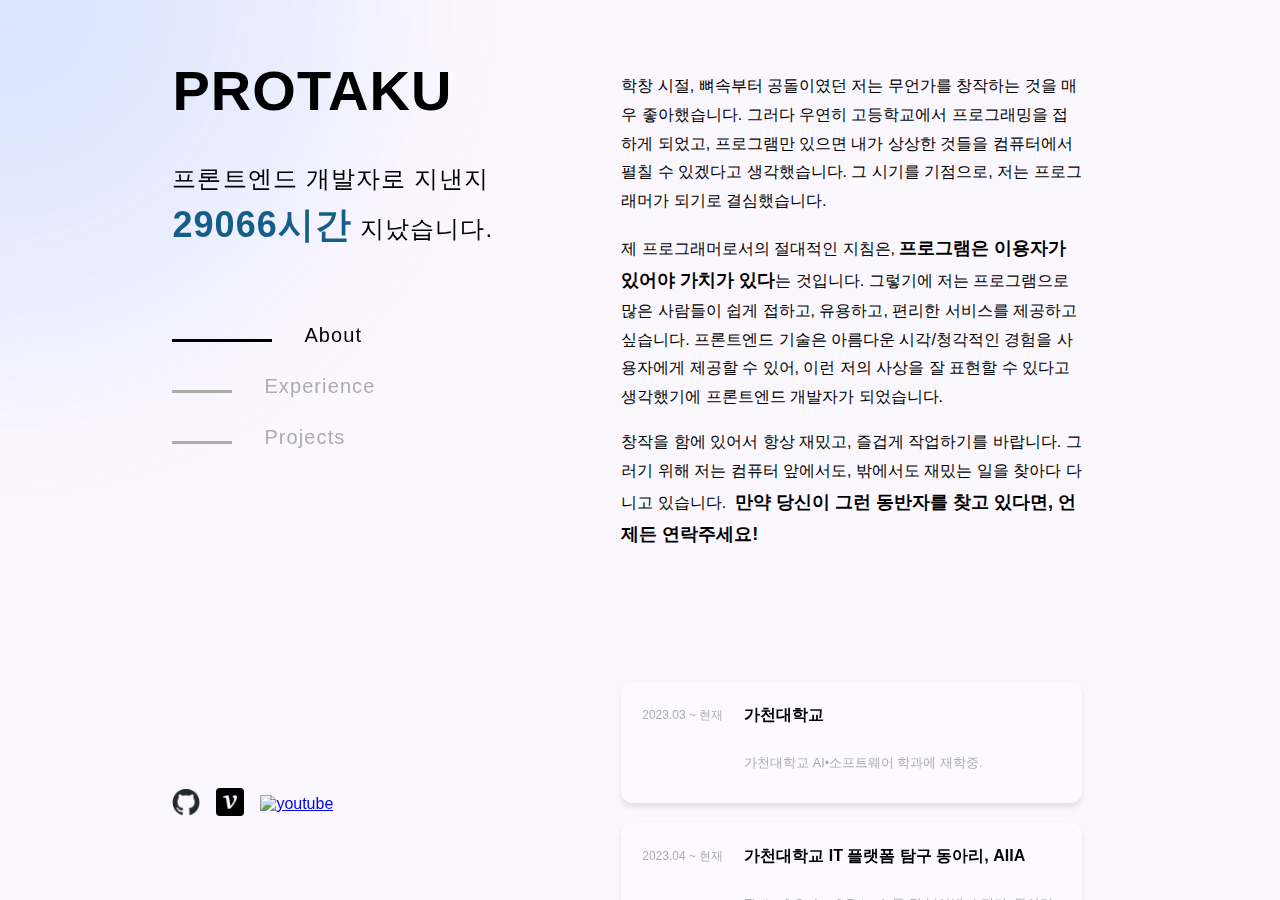
==== index.html @ 3d37b9d6 "uploading release version" ====
<!doctype html><html lang="en"><head><meta charset="utf-8"/><link rel="icon" href="/favicon.ico"/><meta name="viewport" content="width=device-width,initial-scale=1"/><meta name="theme-color" content="#000000"/><meta name="description" content="Web site created using create-react-app"/><link rel="apple-touch-icon" href="/logo192.png"/><link rel="manifest" href="/manifest.json"/><title>React App</title><script defer="defer" src="/static/js/main.3ea80ea4.js"></script><link href="/static/css/main.6f9f26ac.css" rel="stylesheet"></head><body><noscript>You need to enable JavaScript to run this app.</noscript><div id="root"></div></body></html>
---- static/css/main.6f9f26ac.css ----
body{-webkit-font-smoothing:antialiased;-moz-osx-font-smoothing:grayscale;font-family:-apple-system,BlinkMacSystemFont,Segoe UI,Roboto,Oxygen,Ubuntu,Cantarell,Fira Sans,Droid Sans,Helvetica Neue,sans-serif;margin:0}code{font-family:source-code-pro,Menlo,Monaco,Consolas,Courier New,monospace}.App{text-align:center}.App-logo{height:40vmin;pointer-events:none}@media (prefers-reduced-motion:no-preference){.App-logo{animation:App-logo-spin 20s linear infinite}}.App-header{align-items:center;background-color:#282c34;color:#fff;display:flex;flex-direction:column;font-size:calc(10px + 2vmin);justify-content:center;min-height:100vh}.App-link{color:#61dafb}@keyframes App-logo-spin{0%{transform:rotate(0deg)}to{transform:rotate(1turn)}}h2,h3,h4,h5,h6{margin-bottom:0;margin-top:0}
/*# sourceMappingURL=main.6f9f26ac.css.map*/
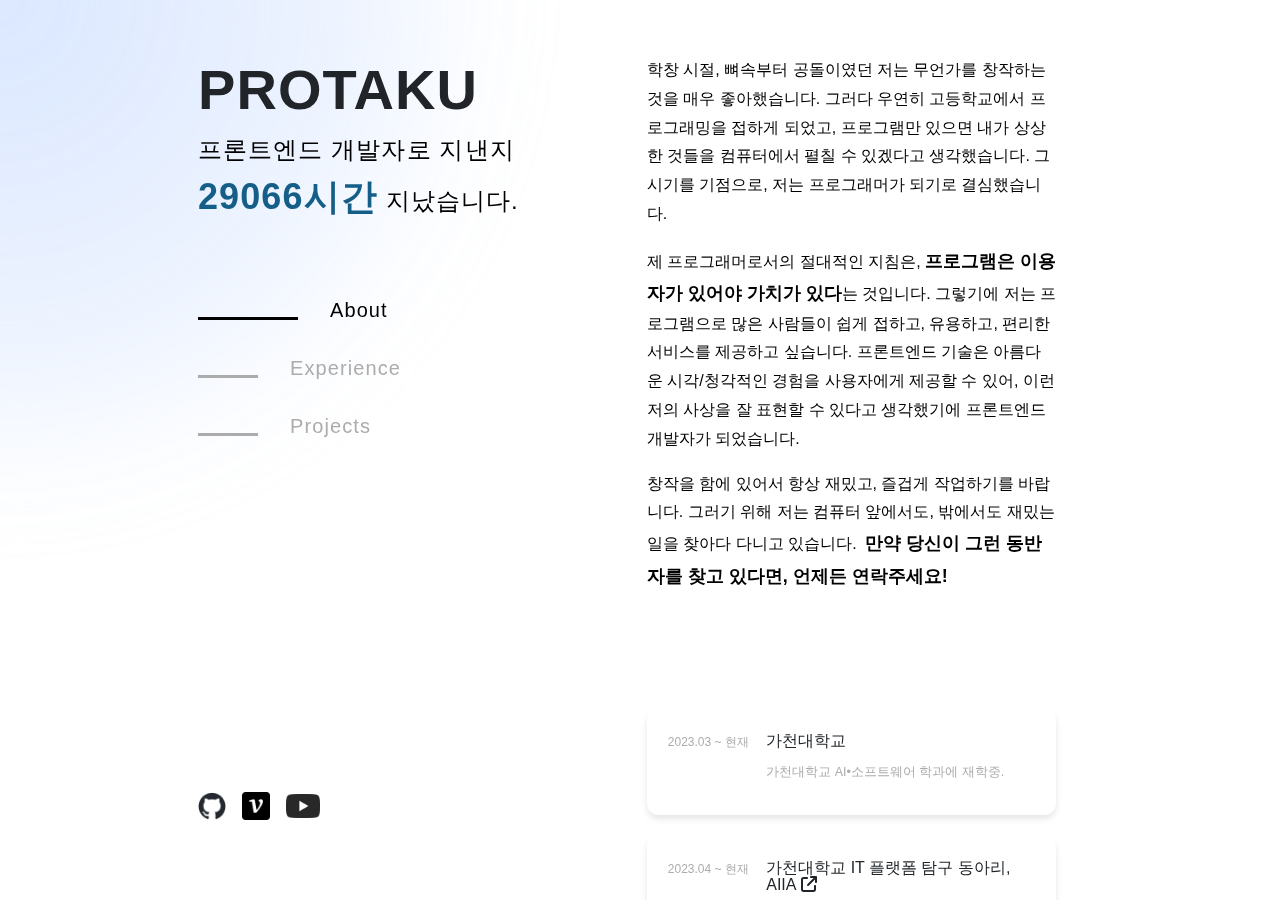
==== commit affc63c2: "0.0.2 버전" ====
--- a/index.html
+++ b/index.html
@@ -1 +1 @@
-<!doctype html><html lang="en"><head><meta charset="utf-8"/><link rel="icon" href="/favicon.ico"/><meta name="viewport" content="width=device-width,initial-scale=1"/><meta name="theme-color" content="#000000"/><meta name="description" content="Web site created using create-react-app"/><link rel="apple-touch-icon" href="/logo192.png"/><link rel="manifest" href="/manifest.json"/><title>React App</title><script defer="defer" src="/static/js/main.3ea80ea4.js"></script><link href="/static/css/main.6f9f26ac.css" rel="stylesheet"></head><body><noscript>You need to enable JavaScript to run this app.</noscript><div id="root"></div></body></html>+<!doctype html><html lang="en"><head><meta charset="utf-8"/><link rel="icon" href="/favicon.ico"/><meta name="viewport" content="width=device-width,initial-scale=1"/><meta name="theme-color" content="#000000"/><meta name="description" content="Web site created using create-react-app"/><link rel="apple-touch-icon" href="/logo192.png"/><link rel="manifest" href="/manifest.json"/><title>React App</title><script defer="defer" src="/static/js/main.9ba08b15.js"></script><link href="/static/css/main.47e03a59.css" rel="stylesheet"></head><body><noscript>You need to enable JavaScript to run this app.</noscript><div id="root"></div></body></html>--- a/static/css/main.47e03a59.css
+++ b/static/css/main.47e03a59.css
@@ -0,0 +1,6 @@
+@charset "UTF-8";/*!
+ * Bootstrap  v5.3.3 (https://getbootstrap.com/)
+ * Copyright 2011-2024 The Bootstrap Authors
+ * Licensed under MIT (https://github.com/twbs/bootstrap/blob/main/LICENSE)
+ */:root,[data-bs-theme=light]{--bs-blue:#0d6efd;--bs-indigo:#6610f2;--bs-purple:#6f42c1;--bs-pink:#d63384;--bs-red:#dc3545;--bs-orange:#fd7e14;--bs-yellow:#ffc107;--bs-green:#198754;--bs-teal:#20c997;--bs-cyan:#0dcaf0;--bs-black:#000;--bs-white:#fff;--bs-gray:#6c757d;--bs-gray-dark:#343a40;--bs-gray-100:#f8f9fa;--bs-gray-200:#e9ecef;--bs-gray-300:#dee2e6;--bs-gray-400:#ced4da;--bs-gray-500:#adb5bd;--bs-gray-600:#6c757d;--bs-gray-700:#495057;--bs-gray-800:#343a40;--bs-gray-900:#212529;--bs-primary:#0d6efd;--bs-secondary:#6c757d;--bs-success:#198754;--bs-info:#0dcaf0;--bs-warning:#ffc107;--bs-danger:#dc3545;--bs-light:#f8f9fa;--bs-dark:#212529;--bs-primary-rgb:13,110,253;--bs-secondary-rgb:108,117,125;--bs-success-rgb:25,135,84;--bs-info-rgb:13,202,240;--bs-warning-rgb:255,193,7;--bs-danger-rgb:220,53,69;--bs-light-rgb:248,249,250;--bs-dark-rgb:33,37,41;--bs-primary-text-emphasis:#052c65;--bs-secondary-text-emphasis:#2b2f32;--bs-success-text-emphasis:#0a3622;--bs-info-text-emphasis:#055160;--bs-warning-text-emphasis:#664d03;--bs-danger-text-emphasis:#58151c;--bs-light-text-emphasis:#495057;--bs-dark-text-emphasis:#495057;--bs-primary-bg-subtle:#cfe2ff;--bs-secondary-bg-subtle:#e2e3e5;--bs-success-bg-subtle:#d1e7dd;--bs-info-bg-subtle:#cff4fc;--bs-warning-bg-subtle:#fff3cd;--bs-danger-bg-subtle:#f8d7da;--bs-light-bg-subtle:#fcfcfd;--bs-dark-bg-subtle:#ced4da;--bs-primary-border-subtle:#9ec5fe;--bs-secondary-border-subtle:#c4c8cb;--bs-success-border-subtle:#a3cfbb;--bs-info-border-subtle:#9eeaf9;--bs-warning-border-subtle:#ffe69c;--bs-danger-border-subtle:#f1aeb5;--bs-light-border-subtle:#e9ecef;--bs-dark-border-subtle:#adb5bd;--bs-white-rgb:255,255,255;--bs-black-rgb:0,0,0;--bs-font-sans-serif:system-ui,-apple-system,"Segoe UI",Roboto,"Helvetica Neue","Noto Sans","Liberation Sans",Arial,sans-serif,"Apple Color Emoji","Segoe UI Emoji","Segoe UI Symbol","Noto Color Emoji";--bs-font-monospace:SFMono-Regular,Menlo,Monaco,Consolas,"Liberation Mono","Courier New",monospace;--bs-gradient:linear-gradient(180deg,#ffffff26,#fff0);--bs-body-font-family:var(--bs-font-sans-serif);--bs-body-font-size:1rem;--bs-body-font-weight:400;--bs-body-line-height:1.5;--bs-body-color:#212529;--bs-body-color-rgb:33,37,41;--bs-body-bg:#fff;--bs-body-bg-rgb:255,255,255;--bs-emphasis-color:#000;--bs-emphasis-color-rgb:0,0,0;--bs-secondary-color:#212529bf;--bs-secondary-color-rgb:33,37,41;--bs-secondary-bg:#e9ecef;--bs-secondary-bg-rgb:233,236,239;--bs-tertiary-color:#21252980;--bs-tertiary-color-rgb:33,37,41;--bs-tertiary-bg:#f8f9fa;--bs-tertiary-bg-rgb:248,249,250;--bs-heading-color:inherit;--bs-link-color:#0d6efd;--bs-link-color-rgb:13,110,253;--bs-link-decoration:underline;--bs-link-hover-color:#0a58ca;--bs-link-hover-color-rgb:10,88,202;--bs-code-color:#d63384;--bs-highlight-color:#212529;--bs-highlight-bg:#fff3cd;--bs-border-width:1px;--bs-border-style:solid;--bs-border-color:#dee2e6;--bs-border-color-translucent:rgba(0,0,0,.175);--bs-border-radius:0.375rem;--bs-border-radius-sm:0.25rem;--bs-border-radius-lg:0.5rem;--bs-border-radius-xl:1rem;--bs-border-radius-xxl:2rem;--bs-border-radius-2xl:var(--bs-border-radius-xxl);--bs-border-radius-pill:50rem;--bs-box-shadow:0 0.5rem 1rem #00000026;--bs-box-shadow-sm:0 0.125rem 0.25rem rgba(0,0,0,.075);--bs-box-shadow-lg:0 1rem 3rem rgba(0,0,0,.175);--bs-box-shadow-inset:inset 0 1px 2px rgba(0,0,0,.075);--bs-focus-ring-width:0.25rem;--bs-focus-ring-opacity:0.25;--bs-focus-ring-color:#0d6efd40;--bs-form-valid-color:#198754;--bs-form-valid-border-color:#198754;--bs-form-invalid-color:#dc3545;--bs-form-invalid-border-color:#dc3545}[data-bs-theme=dark]{--bs-body-color:#dee2e6;--bs-body-color-rgb:222,226,230;--bs-body-bg:#212529;--bs-body-bg-rgb:33,37,41;--bs-emphasis-color:#fff;--bs-emphasis-color-rgb:255,255,255;--bs-secondary-color:#dee2e6bf;--bs-secondary-color-rgb:222,226,230;--bs-secondary-bg:#343a40;--bs-secondary-bg-rgb:52,58,64;--bs-tertiary-color:#dee2e680;--bs-tertiary-color-rgb:222,226,230;--bs-tertiary-bg:#2b3035;--bs-tertiary-bg-rgb:43,48,53;--bs-primary-text-emphasis:#6ea8fe;--bs-secondary-text-emphasis:#a7acb1;--bs-success-text-emphasis:#75b798;--bs-info-text-emphasis:#6edff6;--bs-warning-text-emphasis:#ffda6a;--bs-danger-text-emphasis:#ea868f;--bs-light-text-emphasis:#f8f9fa;--bs-dark-text-emphasis:#dee2e6;--bs-primary-bg-subtle:#031633;--bs-secondary-bg-subtle:#161719;--bs-success-bg-subtle:#051b11;--bs-info-bg-subtle:#032830;--bs-warning-bg-subtle:#332701;--bs-danger-bg-subtle:#2c0b0e;--bs-light-bg-subtle:#343a40;--bs-dark-bg-subtle:#1a1d20;--bs-primary-border-subtle:#084298;--bs-secondary-border-subtle:#41464b;--bs-success-border-subtle:#0f5132;--bs-info-border-subtle:#087990;--bs-warning-border-subtle:#997404;--bs-danger-border-subtle:#842029;--bs-light-border-subtle:#495057;--bs-dark-border-subtle:#343a40;--bs-heading-color:inherit;--bs-link-color:#6ea8fe;--bs-link-hover-color:#8bb9fe;--bs-link-color-rgb:110,168,254;--bs-link-hover-color-rgb:139,185,254;--bs-code-color:#e685b5;--bs-highlight-color:#dee2e6;--bs-highlight-bg:#664d03;--bs-border-color:#495057;--bs-border-color-translucent:#ffffff26;--bs-form-valid-color:#75b798;--bs-form-valid-border-color:#75b798;--bs-form-invalid-color:#ea868f;--bs-form-invalid-border-color:#ea868f;color-scheme:dark}*,:after,:before{box-sizing:border-box}@media (prefers-reduced-motion:no-preference){:root{scroll-behavior:smooth}}body{-webkit-text-size-adjust:100%;-webkit-tap-highlight-color:transparent;background-color:#fff;background-color:var(--bs-body-bg);color:#212529;color:var(--bs-body-color);font-family:system-ui,-apple-system,Segoe UI,Roboto,Helvetica Neue,Noto Sans,Liberation Sans,Arial,sans-serif,Apple Color Emoji,Segoe UI Emoji,Segoe UI Symbol,Noto Color Emoji;font-family:var(--bs-body-font-family);font-size:1rem;font-size:var(--bs-body-font-size);font-weight:400;font-weight:var(--bs-body-font-weight);line-height:1.5;line-height:var(--bs-body-line-height);text-align:var(--bs-body-text-align)}hr{border:0;border-top:1px solid;border-top:var(--bs-border-width) solid;color:inherit;margin:1rem 0;opacity:.25}.h1,.h2,.h3,.h4,.h5,.h6,h1,h2,h3,h4,h5,h6{color:inherit;color:var(--bs-heading-color);font-weight:500;line-height:1.2;margin-bottom:.5rem;margin-top:0}.h1,h1{font-size:calc(1.375rem + 1.5vw)}@media (min-width:1200px){.h1,h1{font-size:2.5rem}}.h2,h2{font-size:calc(1.325rem + .9vw)}@media (min-width:1200px){.h2,h2{font-size:2rem}}.h3,h3{font-size:calc(1.3rem + .6vw)}@media (min-width:1200px){.h3,h3{font-size:1.75rem}}.h4,h4{font-size:calc(1.275rem + .3vw)}@media (min-width:1200px){.h4,h4{font-size:1.5rem}}.h5,h5{font-size:1.25rem}.h6,h6{font-size:1rem}p{margin-bottom:1rem;margin-top:0}abbr[title]{cursor:help;-webkit-text-decoration:underline dotted;text-decoration:underline dotted;-webkit-text-decoration-skip-ink:none;text-decoration-skip-ink:none}address{font-style:normal;line-height:inherit;margin-bottom:1rem}ol,ul{padding-left:2rem}dl,ol,ul{margin-bottom:1rem;margin-top:0}ol ol,ol ul,ul ol,ul ul{margin-bottom:0}dt{font-weight:700}dd{margin-bottom:.5rem;margin-left:0}blockquote{margin:0 0 1rem}b,strong{font-weight:bolder}.small,small{font-size:.875em}.mark,mark{background-color:#fff3cd;background-color:var(--bs-highlight-bg);color:#212529;color:var(--bs-highlight-color);padding:.1875em}sub,sup{font-size:.75em;line-height:0;position:relative;vertical-align:initial}sub{bottom:-.25em}sup{top:-.5em}a{color:#0d6efd;color:rgba(var(--bs-link-color-rgb),var(--bs-link-opacity,1));text-decoration:underline}a:hover{--bs-link-color-rgb:var(--bs-link-hover-color-rgb)}a:not([href]):not([class]),a:not([href]):not([class]):hover{color:inherit;text-decoration:none}code,kbd,pre,samp{font-family:SFMono-Regular,Menlo,Monaco,Consolas,Liberation Mono,Courier New,monospace;font-family:var(--bs-font-monospace);font-size:1em}pre{display:block;font-size:.875em;margin-bottom:1rem;margin-top:0;overflow:auto}pre code{color:inherit;font-size:inherit;word-break:normal}code{word-wrap:break-word;color:#d63384;color:var(--bs-code-color);font-size:.875em}a>code{color:inherit}kbd{background-color:#212529;background-color:var(--bs-body-color);border-radius:.25rem;color:#fff;color:var(--bs-body-bg);font-size:.875em;padding:.1875rem .375rem}kbd kbd{font-size:1em;padding:0}figure{margin:0 0 1rem}img,svg{vertical-align:middle}table{border-collapse:collapse;caption-side:bottom}caption{color:#212529bf;color:var(--bs-secondary-color);padding-bottom:.5rem;padding-top:.5rem;text-align:left}th{text-align:inherit;text-align:-webkit-match-parent}tbody,td,tfoot,th,thead,tr{border:0 solid;border-color:inherit}label{display:inline-block}button{border-radius:0}button:focus:not(:focus-visible){outline:0}button,input,optgroup,select,textarea{font-family:inherit;font-size:inherit;line-height:inherit;margin:0}button,select{text-transform:none}[role=button]{cursor:pointer}select{word-wrap:normal}select:disabled{opacity:1}[list]:not([type=date]):not([type=datetime-local]):not([type=month]):not([type=week]):not([type=time])::-webkit-calendar-picker-indicator{display:none!important}[type=button],[type=reset],[type=submit],button{-webkit-appearance:button}[type=button]:not(:disabled),[type=reset]:not(:disabled),[type=submit]:not(:disabled),button:not(:disabled){cursor:pointer}::-moz-focus-inner{border-style:none;padding:0}textarea{resize:vertical}fieldset{border:0;margin:0;min-width:0;padding:0}legend{float:left;font-size:calc(1.275rem + .3vw);line-height:inherit;margin-bottom:.5rem;padding:0;width:100%}@media (min-width:1200px){legend{font-size:1.5rem}}legend+*{clear:left}::-webkit-datetime-edit-day-field,::-webkit-datetime-edit-fields-wrapper,::-webkit-datetime-edit-hour-field,::-webkit-datetime-edit-minute,::-webkit-datetime-edit-month-field,::-webkit-datetime-edit-text,::-webkit-datetime-edit-year-field{padding:0}::-webkit-inner-spin-button{height:auto}[type=search]{-webkit-appearance:textfield;outline-offset:-2px}::-webkit-search-decoration{-webkit-appearance:none}::-webkit-color-swatch-wrapper{padding:0}::-webkit-file-upload-button{-webkit-appearance:button;font:inherit}::file-selector-button{-webkit-appearance:button;font:inherit}output{display:inline-block}iframe{border:0}summary{cursor:pointer;display:list-item}progress{vertical-align:initial}[hidden]{display:none!important}.lead{font-size:1.25rem;font-weight:300}.display-1{font-size:calc(1.625rem + 4.5vw);font-weight:300;line-height:1.2}@media (min-width:1200px){.display-1{font-size:5rem}}.display-2{font-size:calc(1.575rem + 3.9vw);font-weight:300;line-height:1.2}@media (min-width:1200px){.display-2{font-size:4.5rem}}.display-3{font-size:calc(1.525rem + 3.3vw);font-weight:300;line-height:1.2}@media (min-width:1200px){.display-3{font-size:4rem}}.display-4{font-size:calc(1.475rem + 2.7vw);font-weight:300;line-height:1.2}@media (min-width:1200px){.display-4{font-size:3.5rem}}.display-5{font-size:calc(1.425rem + 2.1vw);font-weight:300;line-height:1.2}@media (min-width:1200px){.display-5{font-size:3rem}}.display-6{font-size:calc(1.375rem + 1.5vw);font-weight:300;line-height:1.2}@media (min-width:1200px){.display-6{font-size:2.5rem}}.list-inline,.list-unstyled{list-style:none;padding-left:0}.list-inline-item{display:inline-block}.list-inline-item:not(:last-child){margin-right:.5rem}.initialism{font-size:.875em;text-transform:uppercase}.blockquote{font-size:1.25rem;margin-bottom:1rem}.blockquote>:last-child{margin-bottom:0}.blockquote-footer{color:#6c757d;font-size:.875em;margin-bottom:1rem;margin-top:-1rem}.blockquote-footer:before{content:"— "}.img-fluid,.img-thumbnail{height:auto;max-width:100%}.img-thumbnail{background-color:#fff;background-color:var(--bs-body-bg);border:1px solid #dee2e6;border:var(--bs-border-width) solid var(--bs-border-color);border-radius:.375rem;border-radius:var(--bs-border-radius);padding:.25rem}.figure{display:inline-block}.figure-img{line-height:1;margin-bottom:.5rem}.figure-caption{color:#212529bf;color:var(--bs-secondary-color);font-size:.875em}.container,.container-fluid,.container-lg,.container-md,.container-sm,.container-xl,.container-xxl{--bs-gutter-x:1.5rem;--bs-gutter-y:0;margin-left:auto;margin-right:auto;padding-left:calc(var(--bs-gutter-x)*.5);padding-right:calc(var(--bs-gutter-x)*.5);width:100%}@media (min-width:576px){.container,.container-sm{max-width:540px}}@media (min-width:768px){.container,.container-md,.container-sm{max-width:720px}}@media (min-width:992px){.container,.container-lg,.container-md,.container-sm{max-width:960px}}@media (min-width:1200px){.container,.container-lg,.container-md,.container-sm,.container-xl{max-width:1140px}}@media (min-width:1400px){.container,.container-lg,.container-md,.container-sm,.container-xl,.container-xxl{max-width:1320px}}:root{--bs-breakpoint-xs:0;--bs-breakpoint-sm:576px;--bs-breakpoint-md:768px;--bs-breakpoint-lg:992px;--bs-breakpoint-xl:1200px;--bs-breakpoint-xxl:1400px}.row{--bs-gutter-x:1.5rem;--bs-gutter-y:0;display:flex;flex-wrap:wrap;margin-left:calc(var(--bs-gutter-x)*-.5);margin-right:calc(var(--bs-gutter-x)*-.5);margin-top:calc(var(--bs-gutter-y)*-1)}.row>*{flex-shrink:0;margin-top:var(--bs-gutter-y);max-width:100%;padding-left:calc(var(--bs-gutter-x)*.5);padding-right:calc(var(--bs-gutter-x)*.5);width:100%}.col{flex:1 0}.row-cols-auto>*{flex:0 0 auto;width:auto}.row-cols-1>*{flex:0 0 auto;width:100%}.row-cols-2>*{flex:0 0 auto;width:50%}.row-cols-3>*{flex:0 0 auto;width:33.33333333%}.row-cols-4>*{flex:0 0 auto;width:25%}.row-cols-5>*{flex:0 0 auto;width:20%}.row-cols-6>*{flex:0 0 auto;width:16.66666667%}.col-auto{flex:0 0 auto;width:auto}.col-1{flex:0 0 auto;width:8.33333333%}.col-2{flex:0 0 auto;width:16.66666667%}.col-3{flex:0 0 auto;width:25%}.col-4{flex:0 0 auto;width:33.33333333%}.col-5{flex:0 0 auto;width:41.66666667%}.col-6{flex:0 0 auto;width:50%}.col-7{flex:0 0 auto;width:58.33333333%}.col-8{flex:0 0 auto;width:66.66666667%}.col-9{flex:0 0 auto;width:75%}.col-10{flex:0 0 auto;width:83.33333333%}.col-11{flex:0 0 auto;width:91.66666667%}.col-12{flex:0 0 auto;width:100%}.offset-1{margin-left:8.33333333%}.offset-2{margin-left:16.66666667%}.offset-3{margin-left:25%}.offset-4{margin-left:33.33333333%}.offset-5{margin-left:41.66666667%}.offset-6{margin-left:50%}.offset-7{margin-left:58.33333333%}.offset-8{margin-left:66.66666667%}.offset-9{margin-left:75%}.offset-10{margin-left:83.33333333%}.offset-11{margin-left:91.66666667%}.g-0,.gx-0{--bs-gutter-x:0}.g-0,.gy-0{--bs-gutter-y:0}.g-1,.gx-1{--bs-gutter-x:0.25rem}.g-1,.gy-1{--bs-gutter-y:0.25rem}.g-2,.gx-2{--bs-gutter-x:0.5rem}.g-2,.gy-2{--bs-gutter-y:0.5rem}.g-3,.gx-3{--bs-gutter-x:1rem}.g-3,.gy-3{--bs-gutter-y:1rem}.g-4,.gx-4{--bs-gutter-x:1.5rem}.g-4,.gy-4{--bs-gutter-y:1.5rem}.g-5,.gx-5{--bs-gutter-x:3rem}.g-5,.gy-5{--bs-gutter-y:3rem}@media (min-width:576px){.col-sm{flex:1 0}.row-cols-sm-auto>*{flex:0 0 auto;width:auto}.row-cols-sm-1>*{flex:0 0 auto;width:100%}.row-cols-sm-2>*{flex:0 0 auto;width:50%}.row-cols-sm-3>*{flex:0 0 auto;width:33.33333333%}.row-cols-sm-4>*{flex:0 0 auto;width:25%}.row-cols-sm-5>*{flex:0 0 auto;width:20%}.row-cols-sm-6>*{flex:0 0 auto;width:16.66666667%}.col-sm-auto{flex:0 0 auto;width:auto}.col-sm-1{flex:0 0 auto;width:8.33333333%}.col-sm-2{flex:0 0 auto;width:16.66666667%}.col-sm-3{flex:0 0 auto;width:25%}.col-sm-4{flex:0 0 auto;width:33.33333333%}.col-sm-5{flex:0 0 auto;width:41.66666667%}.col-sm-6{flex:0 0 auto;width:50%}.col-sm-7{flex:0 0 auto;width:58.33333333%}.col-sm-8{flex:0 0 auto;width:66.66666667%}.col-sm-9{flex:0 0 auto;width:75%}.col-sm-10{flex:0 0 auto;width:83.33333333%}.col-sm-11{flex:0 0 auto;width:91.66666667%}.col-sm-12{flex:0 0 auto;width:100%}.offset-sm-0{margin-left:0}.offset-sm-1{margin-left:8.33333333%}.offset-sm-2{margin-left:16.66666667%}.offset-sm-3{margin-left:25%}.offset-sm-4{margin-left:33.33333333%}.offset-sm-5{margin-left:41.66666667%}.offset-sm-6{margin-left:50%}.offset-sm-7{margin-left:58.33333333%}.offset-sm-8{margin-left:66.66666667%}.offset-sm-9{margin-left:75%}.offset-sm-10{margin-left:83.33333333%}.offset-sm-11{margin-left:91.66666667%}.g-sm-0,.gx-sm-0{--bs-gutter-x:0}.g-sm-0,.gy-sm-0{--bs-gutter-y:0}.g-sm-1,.gx-sm-1{--bs-gutter-x:0.25rem}.g-sm-1,.gy-sm-1{--bs-gutter-y:0.25rem}.g-sm-2,.gx-sm-2{--bs-gutter-x:0.5rem}.g-sm-2,.gy-sm-2{--bs-gutter-y:0.5rem}.g-sm-3,.gx-sm-3{--bs-gutter-x:1rem}.g-sm-3,.gy-sm-3{--bs-gutter-y:1rem}.g-sm-4,.gx-sm-4{--bs-gutter-x:1.5rem}.g-sm-4,.gy-sm-4{--bs-gutter-y:1.5rem}.g-sm-5,.gx-sm-5{--bs-gutter-x:3rem}.g-sm-5,.gy-sm-5{--bs-gutter-y:3rem}}@media (min-width:768px){.col-md{flex:1 0}.row-cols-md-auto>*{flex:0 0 auto;width:auto}.row-cols-md-1>*{flex:0 0 auto;width:100%}.row-cols-md-2>*{flex:0 0 auto;width:50%}.row-cols-md-3>*{flex:0 0 auto;width:33.33333333%}.row-cols-md-4>*{flex:0 0 auto;width:25%}.row-cols-md-5>*{flex:0 0 auto;width:20%}.row-cols-md-6>*{flex:0 0 auto;width:16.66666667%}.col-md-auto{flex:0 0 auto;width:auto}.col-md-1{flex:0 0 auto;width:8.33333333%}.col-md-2{flex:0 0 auto;width:16.66666667%}.col-md-3{flex:0 0 auto;width:25%}.col-md-4{flex:0 0 auto;width:33.33333333%}.col-md-5{flex:0 0 auto;width:41.66666667%}.col-md-6{flex:0 0 auto;width:50%}.col-md-7{flex:0 0 auto;width:58.33333333%}.col-md-8{flex:0 0 auto;width:66.66666667%}.col-md-9{flex:0 0 auto;width:75%}.col-md-10{flex:0 0 auto;width:83.33333333%}.col-md-11{flex:0 0 auto;width:91.66666667%}.col-md-12{flex:0 0 auto;width:100%}.offset-md-0{margin-left:0}.offset-md-1{margin-left:8.33333333%}.offset-md-2{margin-left:16.66666667%}.offset-md-3{margin-left:25%}.offset-md-4{margin-left:33.33333333%}.offset-md-5{margin-left:41.66666667%}.offset-md-6{margin-left:50%}.offset-md-7{margin-left:58.33333333%}.offset-md-8{margin-left:66.66666667%}.offset-md-9{margin-left:75%}.offset-md-10{margin-left:83.33333333%}.offset-md-11{margin-left:91.66666667%}.g-md-0,.gx-md-0{--bs-gutter-x:0}.g-md-0,.gy-md-0{--bs-gutter-y:0}.g-md-1,.gx-md-1{--bs-gutter-x:0.25rem}.g-md-1,.gy-md-1{--bs-gutter-y:0.25rem}.g-md-2,.gx-md-2{--bs-gutter-x:0.5rem}.g-md-2,.gy-md-2{--bs-gutter-y:0.5rem}.g-md-3,.gx-md-3{--bs-gutter-x:1rem}.g-md-3,.gy-md-3{--bs-gutter-y:1rem}.g-md-4,.gx-md-4{--bs-gutter-x:1.5rem}.g-md-4,.gy-md-4{--bs-gutter-y:1.5rem}.g-md-5,.gx-md-5{--bs-gutter-x:3rem}.g-md-5,.gy-md-5{--bs-gutter-y:3rem}}@media (min-width:992px){.col-lg{flex:1 0}.row-cols-lg-auto>*{flex:0 0 auto;width:auto}.row-cols-lg-1>*{flex:0 0 auto;width:100%}.row-cols-lg-2>*{flex:0 0 auto;width:50%}.row-cols-lg-3>*{flex:0 0 auto;width:33.33333333%}.row-cols-lg-4>*{flex:0 0 auto;width:25%}.row-cols-lg-5>*{flex:0 0 auto;width:20%}.row-cols-lg-6>*{flex:0 0 auto;width:16.66666667%}.col-lg-auto{flex:0 0 auto;width:auto}.col-lg-1{flex:0 0 auto;width:8.33333333%}.col-lg-2{flex:0 0 auto;width:16.66666667%}.col-lg-3{flex:0 0 auto;width:25%}.col-lg-4{flex:0 0 auto;width:33.33333333%}.col-lg-5{flex:0 0 auto;width:41.66666667%}.col-lg-6{flex:0 0 auto;width:50%}.col-lg-7{flex:0 0 auto;width:58.33333333%}.col-lg-8{flex:0 0 auto;width:66.66666667%}.col-lg-9{flex:0 0 auto;width:75%}.col-lg-10{flex:0 0 auto;width:83.33333333%}.col-lg-11{flex:0 0 auto;width:91.66666667%}.col-lg-12{flex:0 0 auto;width:100%}.offset-lg-0{margin-left:0}.offset-lg-1{margin-left:8.33333333%}.offset-lg-2{margin-left:16.66666667%}.offset-lg-3{margin-left:25%}.offset-lg-4{margin-left:33.33333333%}.offset-lg-5{margin-left:41.66666667%}.offset-lg-6{margin-left:50%}.offset-lg-7{margin-left:58.33333333%}.offset-lg-8{margin-left:66.66666667%}.offset-lg-9{margin-left:75%}.offset-lg-10{margin-left:83.33333333%}.offset-lg-11{margin-left:91.66666667%}.g-lg-0,.gx-lg-0{--bs-gutter-x:0}.g-lg-0,.gy-lg-0{--bs-gutter-y:0}.g-lg-1,.gx-lg-1{--bs-gutter-x:0.25rem}.g-lg-1,.gy-lg-1{--bs-gutter-y:0.25rem}.g-lg-2,.gx-lg-2{--bs-gutter-x:0.5rem}.g-lg-2,.gy-lg-2{--bs-gutter-y:0.5rem}.g-lg-3,.gx-lg-3{--bs-gutter-x:1rem}.g-lg-3,.gy-lg-3{--bs-gutter-y:1rem}.g-lg-4,.gx-lg-4{--bs-gutter-x:1.5rem}.g-lg-4,.gy-lg-4{--bs-gutter-y:1.5rem}.g-lg-5,.gx-lg-5{--bs-gutter-x:3rem}.g-lg-5,.gy-lg-5{--bs-gutter-y:3rem}}@media (min-width:1200px){.col-xl{flex:1 0}.row-cols-xl-auto>*{flex:0 0 auto;width:auto}.row-cols-xl-1>*{flex:0 0 auto;width:100%}.row-cols-xl-2>*{flex:0 0 auto;width:50%}.row-cols-xl-3>*{flex:0 0 auto;width:33.33333333%}.row-cols-xl-4>*{flex:0 0 auto;width:25%}.row-cols-xl-5>*{flex:0 0 auto;width:20%}.row-cols-xl-6>*{flex:0 0 auto;width:16.66666667%}.col-xl-auto{flex:0 0 auto;width:auto}.col-xl-1{flex:0 0 auto;width:8.33333333%}.col-xl-2{flex:0 0 auto;width:16.66666667%}.col-xl-3{flex:0 0 auto;width:25%}.col-xl-4{flex:0 0 auto;width:33.33333333%}.col-xl-5{flex:0 0 auto;width:41.66666667%}.col-xl-6{flex:0 0 auto;width:50%}.col-xl-7{flex:0 0 auto;width:58.33333333%}.col-xl-8{flex:0 0 auto;width:66.66666667%}.col-xl-9{flex:0 0 auto;width:75%}.col-xl-10{flex:0 0 auto;width:83.33333333%}.col-xl-11{flex:0 0 auto;width:91.66666667%}.col-xl-12{flex:0 0 auto;width:100%}.offset-xl-0{margin-left:0}.offset-xl-1{margin-left:8.33333333%}.offset-xl-2{margin-left:16.66666667%}.offset-xl-3{margin-left:25%}.offset-xl-4{margin-left:33.33333333%}.offset-xl-5{margin-left:41.66666667%}.offset-xl-6{margin-left:50%}.offset-xl-7{margin-left:58.33333333%}.offset-xl-8{margin-left:66.66666667%}.offset-xl-9{margin-left:75%}.offset-xl-10{margin-left:83.33333333%}.offset-xl-11{margin-left:91.66666667%}.g-xl-0,.gx-xl-0{--bs-gutter-x:0}.g-xl-0,.gy-xl-0{--bs-gutter-y:0}.g-xl-1,.gx-xl-1{--bs-gutter-x:0.25rem}.g-xl-1,.gy-xl-1{--bs-gutter-y:0.25rem}.g-xl-2,.gx-xl-2{--bs-gutter-x:0.5rem}.g-xl-2,.gy-xl-2{--bs-gutter-y:0.5rem}.g-xl-3,.gx-xl-3{--bs-gutter-x:1rem}.g-xl-3,.gy-xl-3{--bs-gutter-y:1rem}.g-xl-4,.gx-xl-4{--bs-gutter-x:1.5rem}.g-xl-4,.gy-xl-4{--bs-gutter-y:1.5rem}.g-xl-5,.gx-xl-5{--bs-gutter-x:3rem}.g-xl-5,.gy-xl-5{--bs-gutter-y:3rem}}@media (min-width:1400px){.col-xxl{flex:1 0}.row-cols-xxl-auto>*{flex:0 0 auto;width:auto}.row-cols-xxl-1>*{flex:0 0 auto;width:100%}.row-cols-xxl-2>*{flex:0 0 auto;width:50%}.row-cols-xxl-3>*{flex:0 0 auto;width:33.33333333%}.row-cols-xxl-4>*{flex:0 0 auto;width:25%}.row-cols-xxl-5>*{flex:0 0 auto;width:20%}.row-cols-xxl-6>*{flex:0 0 auto;width:16.66666667%}.col-xxl-auto{flex:0 0 auto;width:auto}.col-xxl-1{flex:0 0 auto;width:8.33333333%}.col-xxl-2{flex:0 0 auto;width:16.66666667%}.col-xxl-3{flex:0 0 auto;width:25%}.col-xxl-4{flex:0 0 auto;width:33.33333333%}.col-xxl-5{flex:0 0 auto;width:41.66666667%}.col-xxl-6{flex:0 0 auto;width:50%}.col-xxl-7{flex:0 0 auto;width:58.33333333%}.col-xxl-8{flex:0 0 auto;width:66.66666667%}.col-xxl-9{flex:0 0 auto;width:75%}.col-xxl-10{flex:0 0 auto;width:83.33333333%}.col-xxl-11{flex:0 0 auto;width:91.66666667%}.col-xxl-12{flex:0 0 auto;width:100%}.offset-xxl-0{margin-left:0}.offset-xxl-1{margin-left:8.33333333%}.offset-xxl-2{margin-left:16.66666667%}.offset-xxl-3{margin-left:25%}.offset-xxl-4{margin-left:33.33333333%}.offset-xxl-5{margin-left:41.66666667%}.offset-xxl-6{margin-left:50%}.offset-xxl-7{margin-left:58.33333333%}.offset-xxl-8{margin-left:66.66666667%}.offset-xxl-9{margin-left:75%}.offset-xxl-10{margin-left:83.33333333%}.offset-xxl-11{margin-left:91.66666667%}.g-xxl-0,.gx-xxl-0{--bs-gutter-x:0}.g-xxl-0,.gy-xxl-0{--bs-gutter-y:0}.g-xxl-1,.gx-xxl-1{--bs-gutter-x:0.25rem}.g-xxl-1,.gy-xxl-1{--bs-gutter-y:0.25rem}.g-xxl-2,.gx-xxl-2{--bs-gutter-x:0.5rem}.g-xxl-2,.gy-xxl-2{--bs-gutter-y:0.5rem}.g-xxl-3,.gx-xxl-3{--bs-gutter-x:1rem}.g-xxl-3,.gy-xxl-3{--bs-gutter-y:1rem}.g-xxl-4,.gx-xxl-4{--bs-gutter-x:1.5rem}.g-xxl-4,.gy-xxl-4{--bs-gutter-y:1.5rem}.g-xxl-5,.gx-xxl-5{--bs-gutter-x:3rem}.g-xxl-5,.gy-xxl-5{--bs-gutter-y:3rem}}.table{--bs-table-color-type:initial;--bs-table-bg-type:initial;--bs-table-color-state:initial;--bs-table-bg-state:initial;--bs-table-color:var(--bs-emphasis-color);--bs-table-bg:var(--bs-body-bg);--bs-table-border-color:var(--bs-border-color);--bs-table-accent-bg:#0000;--bs-table-striped-color:var(--bs-emphasis-color);--bs-table-striped-bg:rgba(var(--bs-emphasis-color-rgb),0.05);--bs-table-active-color:var(--bs-emphasis-color);--bs-table-active-bg:rgba(var(--bs-emphasis-color-rgb),0.1);--bs-table-hover-color:var(--bs-emphasis-color);--bs-table-hover-bg:rgba(var(--bs-emphasis-color-rgb),0.075);border-color:var(--bs-table-border-color);margin-bottom:1rem;vertical-align:top;width:100%}.table>:not(caption)>*>*{background-color:var(--bs-table-bg);border-bottom-width:1px;border-bottom-width:var(--bs-border-width);box-shadow:inset 0 0 0 9999px var(--bs-table-accent-bg);box-shadow:inset 0 0 0 9999px var(--bs-table-bg-state,var(--bs-table-bg-type,var(--bs-table-accent-bg)));color:var(--bs-table-color);color:var(--bs-table-color-state,var(--bs-table-color-type,var(--bs-table-color)));padding:.5rem}.table>tbody{vertical-align:inherit}.table>thead{vertical-align:bottom}.table-group-divider{border-top:2px solid;border-top:calc(var(--bs-border-width)*2) solid}.caption-top{caption-side:top}.table-sm>:not(caption)>*>*{padding:.25rem}.table-bordered>:not(caption)>*{border-width:1px 0;border-width:var(--bs-border-width) 0}.table-bordered>:not(caption)>*>*{border-width:0 1px;border-width:0 var(--bs-border-width)}.table-borderless>:not(caption)>*>*{border-bottom-width:0}.table-borderless>:not(:first-child){border-top-width:0}.table-striped-columns>:not(caption)>tr>:nth-child(2n),.table-striped>tbody>tr:nth-of-type(odd)>*{--bs-table-color-type:var(--bs-table-striped-color);--bs-table-bg-type:var(--bs-table-striped-bg)}.table-active{--bs-table-color-state:var(--bs-table-active-color);--bs-table-bg-state:var(--bs-table-active-bg)}.table-hover>tbody>tr:hover>*{--bs-table-color-state:var(--bs-table-hover-color);--bs-table-bg-state:var(--bs-table-hover-bg)}.table-primary{--bs-table-color:#000;--bs-table-bg:#cfe2ff;--bs-table-border-color:#a6b5cc;--bs-table-striped-bg:#c5d7f2;--bs-table-striped-color:#000;--bs-table-active-bg:#bacbe6;--bs-table-active-color:#000;--bs-table-hover-bg:#bfd1ec;--bs-table-hover-color:#000}.table-primary,.table-secondary{border-color:var(--bs-table-border-color);color:var(--bs-table-color)}.table-secondary{--bs-table-color:#000;--bs-table-bg:#e2e3e5;--bs-table-border-color:#b5b6b7;--bs-table-striped-bg:#d7d8da;--bs-table-striped-color:#000;--bs-table-active-bg:#cbccce;--bs-table-active-color:#000;--bs-table-hover-bg:#d1d2d4;--bs-table-hover-color:#000}.table-success{--bs-table-color:#000;--bs-table-bg:#d1e7dd;--bs-table-border-color:#a7b9b1;--bs-table-striped-bg:#c7dbd2;--bs-table-striped-color:#000;--bs-table-active-bg:#bcd0c7;--bs-table-active-color:#000;--bs-table-hover-bg:#c1d6cc;--bs-table-hover-color:#000}.table-info,.table-success{border-color:var(--bs-table-border-color);color:var(--bs-table-color)}.table-info{--bs-table-color:#000;--bs-table-bg:#cff4fc;--bs-table-border-color:#a6c3ca;--bs-table-striped-bg:#c5e8ef;--bs-table-striped-color:#000;--bs-table-active-bg:#badce3;--bs-table-active-color:#000;--bs-table-hover-bg:#bfe2e9;--bs-table-hover-color:#000}.table-warning{--bs-table-color:#000;--bs-table-bg:#fff3cd;--bs-table-border-color:#ccc2a4;--bs-table-striped-bg:#f2e7c3;--bs-table-striped-color:#000;--bs-table-active-bg:#e6dbb9;--bs-table-active-color:#000;--bs-table-hover-bg:#ece1be;--bs-table-hover-color:#000}.table-danger,.table-warning{border-color:var(--bs-table-border-color);color:var(--bs-table-color)}.table-danger{--bs-table-color:#000;--bs-table-bg:#f8d7da;--bs-table-border-color:#c6acae;--bs-table-striped-bg:#eccccf;--bs-table-striped-color:#000;--bs-table-active-bg:#dfc2c4;--bs-table-active-color:#000;--bs-table-hover-bg:#e5c7ca;--bs-table-hover-color:#000}.table-light{--bs-table-color:#000;--bs-table-bg:#f8f9fa;--bs-table-border-color:#c6c7c8;--bs-table-striped-bg:#ecedee;--bs-table-striped-color:#000;--bs-table-active-bg:#dfe0e1;--bs-table-active-color:#000;--bs-table-hover-bg:#e5e6e7;--bs-table-hover-color:#000}.table-dark,.table-light{border-color:var(--bs-table-border-color);color:var(--bs-table-color)}.table-dark{--bs-table-color:#fff;--bs-table-bg:#212529;--bs-table-border-color:#4d5154;--bs-table-striped-bg:#2c3034;--bs-table-striped-color:#fff;--bs-table-active-bg:#373b3e;--bs-table-active-color:#fff;--bs-table-hover-bg:#323539;--bs-table-hover-color:#fff}.table-responsive{-webkit-overflow-scrolling:touch;overflow-x:auto}@media (max-width:575.98px){.table-responsive-sm{-webkit-overflow-scrolling:touch;overflow-x:auto}}@media (max-width:767.98px){.table-responsive-md{-webkit-overflow-scrolling:touch;overflow-x:auto}}@media (max-width:991.98px){.table-responsive-lg{-webkit-overflow-scrolling:touch;overflow-x:auto}}@media (max-width:1199.98px){.table-responsive-xl{-webkit-overflow-scrolling:touch;overflow-x:auto}}@media (max-width:1399.98px){.table-responsive-xxl{-webkit-overflow-scrolling:touch;overflow-x:auto}}.form-label{margin-bottom:.5rem}.col-form-label{font-size:inherit;line-height:1.5;margin-bottom:0;padding-bottom:calc(.375rem + 1px);padding-bottom:calc(.375rem + var(--bs-border-width));padding-top:calc(.375rem + 1px);padding-top:calc(.375rem + var(--bs-border-width))}.col-form-label-lg{font-size:1.25rem;padding-bottom:calc(.5rem + 1px);padding-bottom:calc(.5rem + var(--bs-border-width));padding-top:calc(.5rem + 1px);padding-top:calc(.5rem + var(--bs-border-width))}.col-form-label-sm{font-size:.875rem;padding-bottom:calc(.25rem + 1px);padding-bottom:calc(.25rem + var(--bs-border-width));padding-top:calc(.25rem + 1px);padding-top:calc(.25rem + var(--bs-border-width))}.form-text{color:#212529bf;color:var(--bs-secondary-color);font-size:.875em;margin-top:.25rem}.form-control{-webkit-appearance:none;appearance:none;background-clip:padding-box;background-color:#fff;background-color:var(--bs-body-bg);border:1px solid #dee2e6;border:var(--bs-border-width) solid var(--bs-border-color);border-radius:.375rem;border-radius:var(--bs-border-radius);color:#212529;color:var(--bs-body-color);display:block;font-size:1rem;font-weight:400;line-height:1.5;padding:.375rem .75rem;transition:border-color .15s ease-in-out,box-shadow .15s ease-in-out;width:100%}@media (prefers-reduced-motion:reduce){.form-control{transition:none}}.form-control[type=file]{overflow:hidden}.form-control[type=file]:not(:disabled):not([readonly]){cursor:pointer}.form-control:focus{background-color:#fff;background-color:var(--bs-body-bg);border-color:#86b7fe;box-shadow:0 0 0 .25rem #0d6efd40;color:#212529;color:var(--bs-body-color);outline:0}.form-control::-webkit-date-and-time-value{height:1.5em;margin:0;min-width:85px}.form-control::-webkit-datetime-edit{display:block;padding:0}.form-control::placeholder{color:#212529bf;color:var(--bs-secondary-color);opacity:1}.form-control:disabled{background-color:#e9ecef;background-color:var(--bs-secondary-bg);opacity:1}.form-control::-webkit-file-upload-button{background-color:#f8f9fa;background-color:var(--bs-tertiary-bg);border:0 solid;border-color:inherit;border-inline-end-width:1px;border-inline-end-width:var(--bs-border-width);border-radius:0;color:#212529;color:var(--bs-body-color);margin:-.375rem -.75rem;margin-inline-end:.75rem;padding:.375rem .75rem;pointer-events:none;-webkit-transition:color .15s ease-in-out,background-color .15s ease-in-out,border-color .15s ease-in-out,box-shadow .15s ease-in-out;transition:color .15s ease-in-out,background-color .15s ease-in-out,border-color .15s ease-in-out,box-shadow .15s ease-in-out}.form-control::file-selector-button{background-color:#f8f9fa;background-color:var(--bs-tertiary-bg);border:0 solid;border-color:inherit;border-inline-end-width:1px;border-inline-end-width:var(--bs-border-width);border-radius:0;color:#212529;color:var(--bs-body-color);margin:-.375rem -.75rem;margin-inline-end:.75rem;padding:.375rem .75rem;pointer-events:none;transition:color .15s ease-in-out,background-color .15s ease-in-out,border-color .15s ease-in-out,box-shadow .15s ease-in-out}@media (prefers-reduced-motion:reduce){.form-control::-webkit-file-upload-button{-webkit-transition:none;transition:none}.form-control::file-selector-button{transition:none}}.form-control:hover:not(:disabled):not([readonly])::-webkit-file-upload-button{background-color:#e9ecef;background-color:var(--bs-secondary-bg)}.form-control:hover:not(:disabled):not([readonly])::file-selector-button{background-color:#e9ecef;background-color:var(--bs-secondary-bg)}.form-control-plaintext{background-color:initial;border:solid #0000;border-width:1px 0;border-width:var(--bs-border-width) 0;color:#212529;color:var(--bs-body-color);display:block;line-height:1.5;margin-bottom:0;padding:.375rem 0;width:100%}.form-control-plaintext:focus{outline:0}.form-control-plaintext.form-control-lg,.form-control-plaintext.form-control-sm{padding-left:0;padding-right:0}.form-control-sm{border-radius:.25rem;border-radius:var(--bs-border-radius-sm);font-size:.875rem;min-height:calc(1.5em + .5rem + 2px);min-height:calc(1.5em + .5rem + var(--bs-border-width)*2);padding:.25rem .5rem}.form-control-sm::-webkit-file-upload-button{margin:-.25rem -.5rem;margin-inline-end:.5rem;padding:.25rem .5rem}.form-control-sm::file-selector-button{margin:-.25rem -.5rem;margin-inline-end:.5rem;padding:.25rem .5rem}.form-control-lg{border-radius:.5rem;border-radius:var(--bs-border-radius-lg);font-size:1.25rem;min-height:calc(1.5em + 1rem + 2px);min-height:calc(1.5em + 1rem + var(--bs-border-width)*2);padding:.5rem 1rem}.form-control-lg::-webkit-file-upload-button{margin:-.5rem -1rem;margin-inline-end:1rem;padding:.5rem 1rem}.form-control-lg::file-selector-button{margin:-.5rem -1rem;margin-inline-end:1rem;padding:.5rem 1rem}textarea.form-control{min-height:calc(1.5em + .75rem + 2px);min-height:calc(1.5em + .75rem + var(--bs-border-width)*2)}textarea.form-control-sm{min-height:calc(1.5em + .5rem + 2px);min-height:calc(1.5em + .5rem + var(--bs-border-width)*2)}textarea.form-control-lg{min-height:calc(1.5em + 1rem + 2px);min-height:calc(1.5em + 1rem + var(--bs-border-width)*2)}.form-control-color{height:calc(1.5em + .75rem + 2px);height:calc(1.5em + .75rem + var(--bs-border-width)*2);padding:.375rem;width:3rem}.form-control-color:not(:disabled):not([readonly]){cursor:pointer}.form-control-color::-moz-color-swatch{border:0!important;border-radius:.375rem;border-radius:var(--bs-border-radius)}.form-control-color::-webkit-color-swatch{border:0!important;border-radius:.375rem;border-radius:var(--bs-border-radius)}.form-control-color.form-control-sm{height:calc(1.5em + .5rem + 2px);height:calc(1.5em + .5rem + var(--bs-border-width)*2)}.form-control-color.form-control-lg{height:calc(1.5em + 1rem + 2px);height:calc(1.5em + 1rem + var(--bs-border-width)*2)}.form-select{--bs-form-select-bg-img:url("data:image/svg+xml;charset=utf-8,%3Csvg xmlns='http://www.w3.org/2000/svg' viewBox='0 0 16 16'%3E%3Cpath fill='none' stroke='%23343a40' stroke-linecap='round' stroke-linejoin='round' stroke-width='2' d='m2 5 6 6 6-6'/%3E%3C/svg%3E");-webkit-appearance:none;appearance:none;background-color:#fff;background-color:var(--bs-body-bg);background-image:var(--bs-form-select-bg-img),none;background-image:var(--bs-form-select-bg-img),var(--bs-form-select-bg-icon,none);background-position:right .75rem center;background-repeat:no-repeat;background-size:16px 12px;border:1px solid #dee2e6;border:var(--bs-border-width) solid var(--bs-border-color);border-radius:.375rem;border-radius:var(--bs-border-radius);color:#212529;color:var(--bs-body-color);display:block;font-size:1rem;font-weight:400;line-height:1.5;padding:.375rem 2.25rem .375rem .75rem;transition:border-color .15s ease-in-out,box-shadow .15s ease-in-out;width:100%}@media (prefers-reduced-motion:reduce){.form-select{transition:none}}.form-select:focus{border-color:#86b7fe;box-shadow:0 0 0 .25rem #0d6efd40;outline:0}.form-select[multiple],.form-select[size]:not([size="1"]){background-image:none;padding-right:.75rem}.form-select:disabled{background-color:#e9ecef;background-color:var(--bs-secondary-bg)}.form-select:-moz-focusring{color:#0000;text-shadow:0 0 0 #212529;text-shadow:0 0 0 var(--bs-body-color)}.form-select-sm{border-radius:.25rem;border-radius:var(--bs-border-radius-sm);font-size:.875rem;padding-bottom:.25rem;padding-left:.5rem;padding-top:.25rem}.form-select-lg{border-radius:.5rem;border-radius:var(--bs-border-radius-lg);font-size:1.25rem;padding-bottom:.5rem;padding-left:1rem;padding-top:.5rem}[data-bs-theme=dark] .form-select{--bs-form-select-bg-img:url("data:image/svg+xml;charset=utf-8,%3Csvg xmlns='http://www.w3.org/2000/svg' viewBox='0 0 16 16'%3E%3Cpath fill='none' stroke='%23dee2e6' stroke-linecap='round' stroke-linejoin='round' stroke-width='2' d='m2 5 6 6 6-6'/%3E%3C/svg%3E")}.form-check{display:block;margin-bottom:.125rem;min-height:1.5rem;padding-left:1.5em}.form-check .form-check-input{float:left;margin-left:-1.5em}.form-check-reverse{padding-left:0;padding-right:1.5em;text-align:right}.form-check-reverse .form-check-input{float:right;margin-left:0;margin-right:-1.5em}.form-check-input{--bs-form-check-bg:var(--bs-body-bg);-webkit-appearance:none;appearance:none;background-color:var(--bs-form-check-bg);background-image:var(--bs-form-check-bg-image);background-position:50%;background-repeat:no-repeat;background-size:contain;border:1px solid #dee2e6;border:var(--bs-border-width) solid var(--bs-border-color);flex-shrink:0;height:1em;margin-top:.25em;-webkit-print-color-adjust:exact;print-color-adjust:exact;vertical-align:top;width:1em}.form-check-input[type=checkbox]{border-radius:.25em}.form-check-input[type=radio]{border-radius:50%}.form-check-input:active{filter:brightness(90%)}.form-check-input:focus{border-color:#86b7fe;box-shadow:0 0 0 .25rem #0d6efd40;outline:0}.form-check-input:checked{background-color:#0d6efd;border-color:#0d6efd}.form-check-input:checked[type=checkbox]{--bs-form-check-bg-image:url("data:image/svg+xml;charset=utf-8,%3Csvg xmlns='http://www.w3.org/2000/svg' viewBox='0 0 20 20'%3E%3Cpath fill='none' stroke='%23fff' stroke-linecap='round' stroke-linejoin='round' stroke-width='3' d='m6 10 3 3 6-6'/%3E%3C/svg%3E")}.form-check-input:checked[type=radio]{--bs-form-check-bg-image:url("data:image/svg+xml;charset=utf-8,%3Csvg xmlns='http://www.w3.org/2000/svg' viewBox='-4 -4 8 8'%3E%3Ccircle r='2' fill='%23fff'/%3E%3C/svg%3E")}.form-check-input[type=checkbox]:indeterminate{--bs-form-check-bg-image:url("data:image/svg+xml;charset=utf-8,%3Csvg xmlns='http://www.w3.org/2000/svg' viewBox='0 0 20 20'%3E%3Cpath fill='none' stroke='%23fff' stroke-linecap='round' stroke-linejoin='round' stroke-width='3' d='M6 10h8'/%3E%3C/svg%3E");background-color:#0d6efd;border-color:#0d6efd}.form-check-input:disabled{filter:none;opacity:.5;pointer-events:none}.form-check-input:disabled~.form-check-label,.form-check-input[disabled]~.form-check-label{cursor:default;opacity:.5}.form-switch{padding-left:2.5em}.form-switch .form-check-input{--bs-form-switch-bg:url("data:image/svg+xml;charset=utf-8,%3Csvg xmlns='http://www.w3.org/2000/svg' viewBox='-4 -4 8 8'%3E%3Ccircle r='3' fill='rgba(0, 0, 0, 0.25)'/%3E%3C/svg%3E");background-image:var(--bs-form-switch-bg);background-position:0;border-radius:2em;margin-left:-2.5em;transition:background-position .15s ease-in-out;width:2em}@media (prefers-reduced-motion:reduce){.form-switch .form-check-input{transition:none}}.form-switch .form-check-input:focus{--bs-form-switch-bg:url("data:image/svg+xml;charset=utf-8,%3Csvg xmlns='http://www.w3.org/2000/svg' viewBox='-4 -4 8 8'%3E%3Ccircle r='3' fill='%2386b7fe'/%3E%3C/svg%3E")}.form-switch .form-check-input:checked{--bs-form-switch-bg:url("data:image/svg+xml;charset=utf-8,%3Csvg xmlns='http://www.w3.org/2000/svg' viewBox='-4 -4 8 8'%3E%3Ccircle r='3' fill='%23fff'/%3E%3C/svg%3E");background-position:100%}.form-switch.form-check-reverse{padding-left:0;padding-right:2.5em}.form-switch.form-check-reverse .form-check-input{margin-left:0;margin-right:-2.5em}.form-check-inline{display:inline-block;margin-right:1rem}.btn-check{clip:rect(0,0,0,0);pointer-events:none;position:absolute}.btn-check:disabled+.btn,.btn-check[disabled]+.btn{filter:none;opacity:.65;pointer-events:none}[data-bs-theme=dark] .form-switch .form-check-input:not(:checked):not(:focus){--bs-form-switch-bg:url("data:image/svg+xml;charset=utf-8,%3Csvg xmlns='http://www.w3.org/2000/svg' viewBox='-4 -4 8 8'%3E%3Ccircle r='3' fill='rgba(255, 255, 255, 0.25)'/%3E%3C/svg%3E")}.form-range{-webkit-appearance:none;appearance:none;background-color:initial;height:1.5rem;padding:0;width:100%}.form-range:focus{outline:0}.form-range:focus::-webkit-slider-thumb{box-shadow:0 0 0 1px #fff,0 0 0 .25rem #0d6efd40}.form-range:focus::-moz-range-thumb{box-shadow:0 0 0 1px #fff,0 0 0 .25rem #0d6efd40}.form-range::-moz-focus-outer{border:0}.form-range::-webkit-slider-thumb{-webkit-appearance:none;appearance:none;background-color:#0d6efd;border:0;border-radius:1rem;height:1rem;margin-top:-.25rem;-webkit-transition:background-color .15s ease-in-out,border-color .15s ease-in-out,box-shadow .15s ease-in-out;transition:background-color .15s ease-in-out,border-color .15s ease-in-out,box-shadow .15s ease-in-out;width:1rem}@media (prefers-reduced-motion:reduce){.form-range::-webkit-slider-thumb{-webkit-transition:none;transition:none}}.form-range::-webkit-slider-thumb:active{background-color:#b6d4fe}.form-range::-webkit-slider-runnable-track{background-color:#e9ecef;background-color:var(--bs-secondary-bg);border-color:#0000;border-radius:1rem;color:#0000;cursor:pointer;height:.5rem;width:100%}.form-range::-moz-range-thumb{appearance:none;background-color:#0d6efd;border:0;border-radius:1rem;height:1rem;-moz-transition:background-color .15s ease-in-out,border-color .15s ease-in-out,box-shadow .15s ease-in-out;transition:background-color .15s ease-in-out,border-color .15s ease-in-out,box-shadow .15s ease-in-out;width:1rem}@media (prefers-reduced-motion:reduce){.form-range::-moz-range-thumb{-moz-transition:none;transition:none}}.form-range::-moz-range-thumb:active{background-color:#b6d4fe}.form-range::-moz-range-track{background-color:#e9ecef;background-color:var(--bs-secondary-bg);border-color:#0000;border-radius:1rem;color:#0000;cursor:pointer;height:.5rem;width:100%}.form-range:disabled{pointer-events:none}.form-range:disabled::-webkit-slider-thumb{background-color:#212529bf;background-color:var(--bs-secondary-color)}.form-range:disabled::-moz-range-thumb{background-color:#212529bf;background-color:var(--bs-secondary-color)}.form-floating{position:relative}.form-floating>.form-control,.form-floating>.form-control-plaintext,.form-floating>.form-select{height:calc(3.5rem + 2px);height:calc(3.5rem + var(--bs-border-width)*2);line-height:1.25;min-height:calc(3.5rem + 2px);min-height:calc(3.5rem + var(--bs-border-width)*2)}.form-floating>label{border:1px solid #0000;border:var(--bs-border-width) solid #0000;height:100%;left:0;overflow:hidden;padding:1rem .75rem;pointer-events:none;position:absolute;text-align:start;text-overflow:ellipsis;top:0;transform-origin:0 0;transition:opacity .1s ease-in-out,transform .1s ease-in-out;white-space:nowrap;z-index:2}@media (prefers-reduced-motion:reduce){.form-floating>label{transition:none}}.form-floating>.form-control,.form-floating>.form-control-plaintext{padding:1rem .75rem}.form-floating>.form-control-plaintext::placeholder,.form-floating>.form-control::placeholder{color:#0000}.form-floating>.form-control-plaintext:focus,.form-floating>.form-control-plaintext:not(:placeholder-shown),.form-floating>.form-control:focus,.form-floating>.form-control:not(:placeholder-shown){padding-bottom:.625rem;padding-top:1.625rem}.form-floating>.form-control-plaintext:-webkit-autofill,.form-floating>.form-control:-webkit-autofill{padding-bottom:.625rem;padding-top:1.625rem}.form-floating>.form-select{padding-bottom:.625rem;padding-top:1.625rem}.form-floating>.form-control-plaintext~label,.form-floating>.form-control:focus~label,.form-floating>.form-control:not(:placeholder-shown)~label,.form-floating>.form-select~label{color:#212529a6;color:rgba(var(--bs-body-color-rgb),.65);transform:scale(.85) translateY(-.5rem) translateX(.15rem)}.form-floating>.form-control-plaintext~label:after,.form-floating>.form-control:focus~label:after,.form-floating>.form-control:not(:placeholder-shown)~label:after,.form-floating>.form-select~label:after{background-color:#fff;background-color:var(--bs-body-bg);border-radius:.375rem;border-radius:var(--bs-border-radius);content:"";height:1.5em;inset:1rem .375rem;position:absolute;z-index:-1}.form-floating>.form-control:-webkit-autofill~label{color:#212529a6;color:rgba(var(--bs-body-color-rgb),.65);transform:scale(.85) translateY(-.5rem) translateX(.15rem)}.form-floating>.form-control-plaintext~label{border-width:1px 0;border-width:var(--bs-border-width) 0}.form-floating>.form-control:disabled~label,.form-floating>:disabled~label{color:#6c757d}.form-floating>.form-control:disabled~label:after,.form-floating>:disabled~label:after{background-color:#e9ecef;background-color:var(--bs-secondary-bg)}.input-group{align-items:stretch;display:flex;flex-wrap:wrap;position:relative;width:100%}.input-group>.form-control,.input-group>.form-floating,.input-group>.form-select{flex:1 1 auto;min-width:0;position:relative;width:1%}.input-group>.form-control:focus,.input-group>.form-floating:focus-within,.input-group>.form-select:focus{z-index:5}.input-group .btn{position:relative;z-index:2}.input-group .btn:focus{z-index:5}.input-group-text{align-items:center;background-color:#f8f9fa;background-color:var(--bs-tertiary-bg);border:1px solid #dee2e6;border:var(--bs-border-width) solid var(--bs-border-color);border-radius:.375rem;border-radius:var(--bs-border-radius);color:#212529;color:var(--bs-body-color);display:flex;font-size:1rem;font-weight:400;line-height:1.5;padding:.375rem .75rem;text-align:center;white-space:nowrap}.input-group-lg>.btn,.input-group-lg>.form-control,.input-group-lg>.form-select,.input-group-lg>.input-group-text{border-radius:.5rem;border-radius:var(--bs-border-radius-lg);font-size:1.25rem;padding:.5rem 1rem}.input-group-sm>.btn,.input-group-sm>.form-control,.input-group-sm>.form-select,.input-group-sm>.input-group-text{border-radius:.25rem;border-radius:var(--bs-border-radius-sm);font-size:.875rem;padding:.25rem .5rem}.input-group-lg>.form-select,.input-group-sm>.form-select{padding-right:3rem}.input-group.has-validation>.dropdown-toggle:nth-last-child(n+4),.input-group.has-validation>.form-floating:nth-last-child(n+3)>.form-control,.input-group.has-validation>.form-floating:nth-last-child(n+3)>.form-select,.input-group.has-validation>:nth-last-child(n+3):not(.dropdown-toggle):not(.dropdown-menu):not(.form-floating),.input-group:not(.has-validation)>.dropdown-toggle:nth-last-child(n+3),.input-group:not(.has-validation)>.form-floating:not(:last-child)>.form-control,.input-group:not(.has-validation)>.form-floating:not(:last-child)>.form-select,.input-group:not(.has-validation)>:not(:last-child):not(.dropdown-toggle):not(.dropdown-menu):not(.form-floating){border-bottom-right-radius:0;border-top-right-radius:0}.input-group>:not(:first-child):not(.dropdown-menu):not(.valid-tooltip):not(.valid-feedback):not(.invalid-tooltip):not(.invalid-feedback){border-bottom-left-radius:0;border-top-left-radius:0;margin-left:-1px;margin-left:calc(var(--bs-border-width)*-1)}.input-group>.form-floating:not(:first-child)>.form-control,.input-group>.form-floating:not(:first-child)>.form-select{border-bottom-left-radius:0;border-top-left-radius:0}.valid-feedback{color:#198754;color:var(--bs-form-valid-color);display:none;font-size:.875em;margin-top:.25rem;width:100%}.valid-tooltip{background-color:#198754;background-color:var(--bs-success);border-radius:.375rem;border-radius:var(--bs-border-radius);color:#fff;display:none;font-size:.875rem;margin-top:.1rem;max-width:100%;padding:.25rem .5rem;position:absolute;top:100%;z-index:5}.is-valid~.valid-feedback,.is-valid~.valid-tooltip,.was-validated :valid~.valid-feedback,.was-validated :valid~.valid-tooltip{display:block}.form-control.is-valid,.was-validated .form-control:valid{background-image:url("data:image/svg+xml;charset=utf-8,%3Csvg xmlns='http://www.w3.org/2000/svg' viewBox='0 0 8 8'%3E%3Cpath fill='%23198754' d='M2.3 6.73.6 4.53c-.4-1.04.46-1.4 1.1-.8l1.1 1.4 3.4-3.8c.6-.63 1.6-.27 1.2.7l-4 4.6c-.43.5-.8.4-1.1.1z'/%3E%3C/svg%3E");background-position:right calc(.375em + .1875rem) center;background-repeat:no-repeat;background-size:calc(.75em + .375rem) calc(.75em + .375rem);border-color:#198754;border-color:var(--bs-form-valid-border-color);padding-right:calc(1.5em + .75rem)}.form-control.is-valid:focus,.was-validated .form-control:valid:focus{border-color:#198754;border-color:var(--bs-form-valid-border-color);box-shadow:0 0 0 .25rem #19875440;box-shadow:0 0 0 .25rem rgba(var(--bs-success-rgb),.25)}.was-validated textarea.form-control:valid,textarea.form-control.is-valid{background-position:top calc(.375em + .1875rem) right calc(.375em + .1875rem);padding-right:calc(1.5em + .75rem)}.form-select.is-valid,.was-validated .form-select:valid{border-color:#198754;border-color:var(--bs-form-valid-border-color)}.form-select.is-valid:not([multiple]):not([size]),.form-select.is-valid:not([multiple])[size="1"],.was-validated .form-select:valid:not([multiple]):not([size]),.was-validated .form-select:valid:not([multiple])[size="1"]{--bs-form-select-bg-icon:url("data:image/svg+xml;charset=utf-8,%3Csvg xmlns='http://www.w3.org/2000/svg' viewBox='0 0 8 8'%3E%3Cpath fill='%23198754' d='M2.3 6.73.6 4.53c-.4-1.04.46-1.4 1.1-.8l1.1 1.4 3.4-3.8c.6-.63 1.6-.27 1.2.7l-4 4.6c-.43.5-.8.4-1.1.1z'/%3E%3C/svg%3E");background-position:right .75rem center,center right 2.25rem;background-size:16px 12px,calc(.75em + .375rem) calc(.75em + .375rem);padding-right:4.125rem}.form-select.is-valid:focus,.was-validated .form-select:valid:focus{border-color:#198754;border-color:var(--bs-form-valid-border-color);box-shadow:0 0 0 .25rem #19875440;box-shadow:0 0 0 .25rem rgba(var(--bs-success-rgb),.25)}.form-control-color.is-valid,.was-validated .form-control-color:valid{width:calc(3.75rem + 1.5em)}.form-check-input.is-valid,.was-validated .form-check-input:valid{border-color:#198754;border-color:var(--bs-form-valid-border-color)}.form-check-input.is-valid:checked,.was-validated .form-check-input:valid:checked{background-color:#198754;background-color:var(--bs-form-valid-color)}.form-check-input.is-valid:focus,.was-validated .form-check-input:valid:focus{box-shadow:0 0 0 .25rem #19875440;box-shadow:0 0 0 .25rem rgba(var(--bs-success-rgb),.25)}.form-check-input.is-valid~.form-check-label,.was-validated .form-check-input:valid~.form-check-label{color:#198754;color:var(--bs-form-valid-color)}.form-check-inline .form-check-input~.valid-feedback{margin-left:.5em}.input-group>.form-control:not(:focus).is-valid,.input-group>.form-floating:not(:focus-within).is-valid,.input-group>.form-select:not(:focus).is-valid,.was-validated .input-group>.form-control:not(:focus):valid,.was-validated .input-group>.form-floating:not(:focus-within):valid,.was-validated .input-group>.form-select:not(:focus):valid{z-index:3}.invalid-feedback{color:#dc3545;color:var(--bs-form-invalid-color);display:none;font-size:.875em;margin-top:.25rem;width:100%}.invalid-tooltip{background-color:#dc3545;background-color:var(--bs-danger);border-radius:.375rem;border-radius:var(--bs-border-radius);color:#fff;display:none;font-size:.875rem;margin-top:.1rem;max-width:100%;padding:.25rem .5rem;position:absolute;top:100%;z-index:5}.is-invalid~.invalid-feedback,.is-invalid~.invalid-tooltip,.was-validated :invalid~.invalid-feedback,.was-validated :invalid~.invalid-tooltip{display:block}.form-control.is-invalid,.was-validated .form-control:invalid{background-image:url("data:image/svg+xml;charset=utf-8,%3Csvg xmlns='http://www.w3.org/2000/svg' width='12' height='12' fill='none' stroke='%23dc3545'%3E%3Ccircle cx='6' cy='6' r='4.5'/%3E%3Cpath stroke-linejoin='round' d='M5.8 3.6h.4L6 6.5z'/%3E%3Ccircle cx='6' cy='8.2' r='.6' fill='%23dc3545' stroke='none'/%3E%3C/svg%3E");background-position:right calc(.375em + .1875rem) center;background-repeat:no-repeat;background-size:calc(.75em + .375rem) calc(.75em + .375rem);border-color:#dc3545;border-color:var(--bs-form-invalid-border-color);padding-right:calc(1.5em + .75rem)}.form-control.is-invalid:focus,.was-validated .form-control:invalid:focus{border-color:#dc3545;border-color:var(--bs-form-invalid-border-color);box-shadow:0 0 0 .25rem #dc354540;box-shadow:0 0 0 .25rem rgba(var(--bs-danger-rgb),.25)}.was-validated textarea.form-control:invalid,textarea.form-control.is-invalid{background-position:top calc(.375em + .1875rem) right calc(.375em + .1875rem);padding-right:calc(1.5em + .75rem)}.form-select.is-invalid,.was-validated .form-select:invalid{border-color:#dc3545;border-color:var(--bs-form-invalid-border-color)}.form-select.is-invalid:not([multiple]):not([size]),.form-select.is-invalid:not([multiple])[size="1"],.was-validated .form-select:invalid:not([multiple]):not([size]),.was-validated .form-select:invalid:not([multiple])[size="1"]{--bs-form-select-bg-icon:url("data:image/svg+xml;charset=utf-8,%3Csvg xmlns='http://www.w3.org/2000/svg' width='12' height='12' fill='none' stroke='%23dc3545'%3E%3Ccircle cx='6' cy='6' r='4.5'/%3E%3Cpath stroke-linejoin='round' d='M5.8 3.6h.4L6 6.5z'/%3E%3Ccircle cx='6' cy='8.2' r='.6' fill='%23dc3545' stroke='none'/%3E%3C/svg%3E");background-position:right .75rem center,center right 2.25rem;background-size:16px 12px,calc(.75em + .375rem) calc(.75em + .375rem);padding-right:4.125rem}.form-select.is-invalid:focus,.was-validated .form-select:invalid:focus{border-color:#dc3545;border-color:var(--bs-form-invalid-border-color);box-shadow:0 0 0 .25rem #dc354540;box-shadow:0 0 0 .25rem rgba(var(--bs-danger-rgb),.25)}.form-control-color.is-invalid,.was-validated .form-control-color:invalid{width:calc(3.75rem + 1.5em)}.form-check-input.is-invalid,.was-validated .form-check-input:invalid{border-color:#dc3545;border-color:var(--bs-form-invalid-border-color)}.form-check-input.is-invalid:checked,.was-validated .form-check-input:invalid:checked{background-color:#dc3545;background-color:var(--bs-form-invalid-color)}.form-check-input.is-invalid:focus,.was-validated .form-check-input:invalid:focus{box-shadow:0 0 0 .25rem #dc354540;box-shadow:0 0 0 .25rem rgba(var(--bs-danger-rgb),.25)}.form-check-input.is-invalid~.form-check-label,.was-validated .form-check-input:invalid~.form-check-label{color:#dc3545;color:var(--bs-form-invalid-color)}.form-check-inline .form-check-input~.invalid-feedback{margin-left:.5em}.input-group>.form-control:not(:focus).is-invalid,.input-group>.form-floating:not(:focus-within).is-invalid,.input-group>.form-select:not(:focus).is-invalid,.was-validated .input-group>.form-control:not(:focus):invalid,.was-validated .input-group>.form-floating:not(:focus-within):invalid,.was-validated .input-group>.form-select:not(:focus):invalid{z-index:4}.btn{--bs-btn-padding-x:0.75rem;--bs-btn-padding-y:0.375rem;--bs-btn-font-family: ;--bs-btn-font-size:1rem;--bs-btn-font-weight:400;--bs-btn-line-height:1.5;--bs-btn-color:var(--bs-body-color);--bs-btn-bg:#0000;--bs-btn-border-width:var(--bs-border-width);--bs-btn-border-color:#0000;--bs-btn-border-radius:var(--bs-border-radius);--bs-btn-hover-border-color:#0000;--bs-btn-box-shadow:inset 0 1px 0 #ffffff26,0 1px 1px rgba(0,0,0,.075);--bs-btn-disabled-opacity:0.65;--bs-btn-focus-box-shadow:0 0 0 0.25rem rgba(var(--bs-btn-focus-shadow-rgb),.5);background-color:var(--bs-btn-bg);border:var(--bs-btn-border-width) solid var(--bs-btn-border-color);border-radius:var(--bs-btn-border-radius);color:var(--bs-btn-color);cursor:pointer;display:inline-block;font-family:var(--bs-btn-font-family);font-size:var(--bs-btn-font-size);font-weight:var(--bs-btn-font-weight);line-height:var(--bs-btn-line-height);padding:var(--bs-btn-padding-y) var(--bs-btn-padding-x);text-align:center;text-decoration:none;transition:color .15s ease-in-out,background-color .15s ease-in-out,border-color .15s ease-in-out,box-shadow .15s ease-in-out;-webkit-user-select:none;user-select:none;vertical-align:middle}@media (prefers-reduced-motion:reduce){.btn{transition:none}}.btn:hover{background-color:var(--bs-btn-hover-bg);border-color:var(--bs-btn-hover-border-color);color:var(--bs-btn-hover-color)}.btn-check+.btn:hover{background-color:var(--bs-btn-bg);border-color:var(--bs-btn-border-color);color:var(--bs-btn-color)}.btn:focus-visible{background-color:var(--bs-btn-hover-bg);border-color:var(--bs-btn-hover-border-color);box-shadow:var(--bs-btn-focus-box-shadow);color:var(--bs-btn-hover-color);outline:0}.btn-check:focus-visible+.btn{border-color:var(--bs-btn-hover-border-color);box-shadow:var(--bs-btn-focus-box-shadow);outline:0}.btn-check:checked+.btn,.btn.active,.btn.show,.btn:first-child:active,:not(.btn-check)+.btn:active{background-color:var(--bs-btn-active-bg);border-color:var(--bs-btn-active-border-color);color:var(--bs-btn-active-color)}.btn-check:checked+.btn:focus-visible,.btn.active:focus-visible,.btn.show:focus-visible,.btn:first-child:active:focus-visible,:not(.btn-check)+.btn:active:focus-visible{box-shadow:var(--bs-btn-focus-box-shadow)}.btn-check:checked:focus-visible+.btn{box-shadow:var(--bs-btn-focus-box-shadow)}.btn.disabled,.btn:disabled,fieldset:disabled .btn{background-color:var(--bs-btn-disabled-bg);border-color:var(--bs-btn-disabled-border-color);color:var(--bs-btn-disabled-color);opacity:var(--bs-btn-disabled-opacity);pointer-events:none}.btn-primary{--bs-btn-color:#fff;--bs-btn-bg:#0d6efd;--bs-btn-border-color:#0d6efd;--bs-btn-hover-color:#fff;--bs-btn-hover-bg:#0b5ed7;--bs-btn-hover-border-color:#0a58ca;--bs-btn-focus-shadow-rgb:49,132,253;--bs-btn-active-color:#fff;--bs-btn-active-bg:#0a58ca;--bs-btn-active-border-color:#0a53be;--bs-btn-active-shadow:inset 0 3px 5px rgba(0,0,0,.125);--bs-btn-disabled-color:#fff;--bs-btn-disabled-bg:#0d6efd;--bs-btn-disabled-border-color:#0d6efd}.btn-secondary{--bs-btn-color:#fff;--bs-btn-bg:#6c757d;--bs-btn-border-color:#6c757d;--bs-btn-hover-color:#fff;--bs-btn-hover-bg:#5c636a;--bs-btn-hover-border-color:#565e64;--bs-btn-focus-shadow-rgb:130,138,145;--bs-btn-active-color:#fff;--bs-btn-active-bg:#565e64;--bs-btn-active-border-color:#51585e;--bs-btn-active-shadow:inset 0 3px 5px rgba(0,0,0,.125);--bs-btn-disabled-color:#fff;--bs-btn-disabled-bg:#6c757d;--bs-btn-disabled-border-color:#6c757d}.btn-success{--bs-btn-color:#fff;--bs-btn-bg:#198754;--bs-btn-border-color:#198754;--bs-btn-hover-color:#fff;--bs-btn-hover-bg:#157347;--bs-btn-hover-border-color:#146c43;--bs-btn-focus-shadow-rgb:60,153,110;--bs-btn-active-color:#fff;--bs-btn-active-bg:#146c43;--bs-btn-active-border-color:#13653f;--bs-btn-active-shadow:inset 0 3px 5px rgba(0,0,0,.125);--bs-btn-disabled-color:#fff;--bs-btn-disabled-bg:#198754;--bs-btn-disabled-border-color:#198754}.btn-info{--bs-btn-color:#000;--bs-btn-bg:#0dcaf0;--bs-btn-border-color:#0dcaf0;--bs-btn-hover-color:#000;--bs-btn-hover-bg:#31d2f2;--bs-btn-hover-border-color:#25cff2;--bs-btn-focus-shadow-rgb:11,172,204;--bs-btn-active-color:#000;--bs-btn-active-bg:#3dd5f3;--bs-btn-active-border-color:#25cff2;--bs-btn-active-shadow:inset 0 3px 5px rgba(0,0,0,.125);--bs-btn-disabled-color:#000;--bs-btn-disabled-bg:#0dcaf0;--bs-btn-disabled-border-color:#0dcaf0}.btn-warning{--bs-btn-color:#000;--bs-btn-bg:#ffc107;--bs-btn-border-color:#ffc107;--bs-btn-hover-color:#000;--bs-btn-hover-bg:#ffca2c;--bs-btn-hover-border-color:#ffc720;--bs-btn-focus-shadow-rgb:217,164,6;--bs-btn-active-color:#000;--bs-btn-active-bg:#ffcd39;--bs-btn-active-border-color:#ffc720;--bs-btn-active-shadow:inset 0 3px 5px rgba(0,0,0,.125);--bs-btn-disabled-color:#000;--bs-btn-disabled-bg:#ffc107;--bs-btn-disabled-border-color:#ffc107}.btn-danger{--bs-btn-color:#fff;--bs-btn-bg:#dc3545;--bs-btn-border-color:#dc3545;--bs-btn-hover-color:#fff;--bs-btn-hover-bg:#bb2d3b;--bs-btn-hover-border-color:#b02a37;--bs-btn-focus-shadow-rgb:225,83,97;--bs-btn-active-color:#fff;--bs-btn-active-bg:#b02a37;--bs-btn-active-border-color:#a52834;--bs-btn-active-shadow:inset 0 3px 5px rgba(0,0,0,.125);--bs-btn-disabled-color:#fff;--bs-btn-disabled-bg:#dc3545;--bs-btn-disabled-border-color:#dc3545}.btn-light{--bs-btn-color:#000;--bs-btn-bg:#f8f9fa;--bs-btn-border-color:#f8f9fa;--bs-btn-hover-color:#000;--bs-btn-hover-bg:#d3d4d5;--bs-btn-hover-border-color:#c6c7c8;--bs-btn-focus-shadow-rgb:211,212,213;--bs-btn-active-color:#000;--bs-btn-active-bg:#c6c7c8;--bs-btn-active-border-color:#babbbc;--bs-btn-active-shadow:inset 0 3px 5px rgba(0,0,0,.125);--bs-btn-disabled-color:#000;--bs-btn-disabled-bg:#f8f9fa;--bs-btn-disabled-border-color:#f8f9fa}.btn-dark{--bs-btn-color:#fff;--bs-btn-bg:#212529;--bs-btn-border-color:#212529;--bs-btn-hover-color:#fff;--bs-btn-hover-bg:#424649;--bs-btn-hover-border-color:#373b3e;--bs-btn-focus-shadow-rgb:66,70,73;--bs-btn-active-color:#fff;--bs-btn-active-bg:#4d5154;--bs-btn-active-border-color:#373b3e;--bs-btn-active-shadow:inset 0 3px 5px rgba(0,0,0,.125);--bs-btn-disabled-color:#fff;--bs-btn-disabled-bg:#212529;--bs-btn-disabled-border-color:#212529}.btn-outline-primary{--bs-btn-color:#0d6efd;--bs-btn-border-color:#0d6efd;--bs-btn-hover-color:#fff;--bs-btn-hover-bg:#0d6efd;--bs-btn-hover-border-color:#0d6efd;--bs-btn-focus-shadow-rgb:13,110,253;--bs-btn-active-color:#fff;--bs-btn-active-bg:#0d6efd;--bs-btn-active-border-color:#0d6efd;--bs-btn-active-shadow:inset 0 3px 5px rgba(0,0,0,.125);--bs-btn-disabled-color:#0d6efd;--bs-btn-disabled-bg:#0000;--bs-btn-disabled-border-color:#0d6efd;--bs-gradient:none}.btn-outline-secondary{--bs-btn-color:#6c757d;--bs-btn-border-color:#6c757d;--bs-btn-hover-color:#fff;--bs-btn-hover-bg:#6c757d;--bs-btn-hover-border-color:#6c757d;--bs-btn-focus-shadow-rgb:108,117,125;--bs-btn-active-color:#fff;--bs-btn-active-bg:#6c757d;--bs-btn-active-border-color:#6c757d;--bs-btn-active-shadow:inset 0 3px 5px rgba(0,0,0,.125);--bs-btn-disabled-color:#6c757d;--bs-btn-disabled-bg:#0000;--bs-btn-disabled-border-color:#6c757d;--bs-gradient:none}.btn-outline-success{--bs-btn-color:#198754;--bs-btn-border-color:#198754;--bs-btn-hover-color:#fff;--bs-btn-hover-bg:#198754;--bs-btn-hover-border-color:#198754;--bs-btn-focus-shadow-rgb:25,135,84;--bs-btn-active-color:#fff;--bs-btn-active-bg:#198754;--bs-btn-active-border-color:#198754;--bs-btn-active-shadow:inset 0 3px 5px rgba(0,0,0,.125);--bs-btn-disabled-color:#198754;--bs-btn-disabled-bg:#0000;--bs-btn-disabled-border-color:#198754;--bs-gradient:none}.btn-outline-info{--bs-btn-color:#0dcaf0;--bs-btn-border-color:#0dcaf0;--bs-btn-hover-color:#000;--bs-btn-hover-bg:#0dcaf0;--bs-btn-hover-border-color:#0dcaf0;--bs-btn-focus-shadow-rgb:13,202,240;--bs-btn-active-color:#000;--bs-btn-active-bg:#0dcaf0;--bs-btn-active-border-color:#0dcaf0;--bs-btn-active-shadow:inset 0 3px 5px rgba(0,0,0,.125);--bs-btn-disabled-color:#0dcaf0;--bs-btn-disabled-bg:#0000;--bs-btn-disabled-border-color:#0dcaf0;--bs-gradient:none}.btn-outline-warning{--bs-btn-color:#ffc107;--bs-btn-border-color:#ffc107;--bs-btn-hover-color:#000;--bs-btn-hover-bg:#ffc107;--bs-btn-hover-border-color:#ffc107;--bs-btn-focus-shadow-rgb:255,193,7;--bs-btn-active-color:#000;--bs-btn-active-bg:#ffc107;--bs-btn-active-border-color:#ffc107;--bs-btn-active-shadow:inset 0 3px 5px rgba(0,0,0,.125);--bs-btn-disabled-color:#ffc107;--bs-btn-disabled-bg:#0000;--bs-btn-disabled-border-color:#ffc107;--bs-gradient:none}.btn-outline-danger{--bs-btn-color:#dc3545;--bs-btn-border-color:#dc3545;--bs-btn-hover-color:#fff;--bs-btn-hover-bg:#dc3545;--bs-btn-hover-border-color:#dc3545;--bs-btn-focus-shadow-rgb:220,53,69;--bs-btn-active-color:#fff;--bs-btn-active-bg:#dc3545;--bs-btn-active-border-color:#dc3545;--bs-btn-active-shadow:inset 0 3px 5px rgba(0,0,0,.125);--bs-btn-disabled-color:#dc3545;--bs-btn-disabled-bg:#0000;--bs-btn-disabled-border-color:#dc3545;--bs-gradient:none}.btn-outline-light{--bs-btn-color:#f8f9fa;--bs-btn-border-color:#f8f9fa;--bs-btn-hover-color:#000;--bs-btn-hover-bg:#f8f9fa;--bs-btn-hover-border-color:#f8f9fa;--bs-btn-focus-shadow-rgb:248,249,250;--bs-btn-active-color:#000;--bs-btn-active-bg:#f8f9fa;--bs-btn-active-border-color:#f8f9fa;--bs-btn-active-shadow:inset 0 3px 5px rgba(0,0,0,.125);--bs-btn-disabled-color:#f8f9fa;--bs-btn-disabled-bg:#0000;--bs-btn-disabled-border-color:#f8f9fa;--bs-gradient:none}.btn-outline-dark{--bs-btn-color:#212529;--bs-btn-border-color:#212529;--bs-btn-hover-color:#fff;--bs-btn-hover-bg:#212529;--bs-btn-hover-border-color:#212529;--bs-btn-focus-shadow-rgb:33,37,41;--bs-btn-active-color:#fff;--bs-btn-active-bg:#212529;--bs-btn-active-border-color:#212529;--bs-btn-active-shadow:inset 0 3px 5px rgba(0,0,0,.125);--bs-btn-disabled-color:#212529;--bs-btn-disabled-bg:#0000;--bs-btn-disabled-border-color:#212529;--bs-gradient:none}.btn-link{--bs-btn-font-weight:400;--bs-btn-color:var(--bs-link-color);--bs-btn-bg:#0000;--bs-btn-border-color:#0000;--bs-btn-hover-color:var(--bs-link-hover-color);--bs-btn-hover-border-color:#0000;--bs-btn-active-color:var(--bs-link-hover-color);--bs-btn-active-border-color:#0000;--bs-btn-disabled-color:#6c757d;--bs-btn-disabled-border-color:#0000;--bs-btn-box-shadow:0 0 0 #000;--bs-btn-focus-shadow-rgb:49,132,253;text-decoration:underline}.btn-link:focus-visible{color:var(--bs-btn-color)}.btn-link:hover{color:var(--bs-btn-hover-color)}.btn-group-lg>.btn,.btn-lg{--bs-btn-padding-y:0.5rem;--bs-btn-padding-x:1rem;--bs-btn-font-size:1.25rem;--bs-btn-border-radius:var(--bs-border-radius-lg)}.btn-group-sm>.btn,.btn-sm{--bs-btn-padding-y:0.25rem;--bs-btn-padding-x:0.5rem;--bs-btn-font-size:0.875rem;--bs-btn-border-radius:var(--bs-border-radius-sm)}.fade{transition:opacity .15s linear}@media (prefers-reduced-motion:reduce){.fade{transition:none}}.fade:not(.show){opacity:0}.collapse:not(.show){display:none}.collapsing{height:0;overflow:hidden;transition:height .35s ease}@media (prefers-reduced-motion:reduce){.collapsing{transition:none}}.collapsing.collapse-horizontal{height:auto;transition:width .35s ease;width:0}@media (prefers-reduced-motion:reduce){.collapsing.collapse-horizontal{transition:none}}.dropdown,.dropdown-center,.dropend,.dropstart,.dropup,.dropup-center{position:relative}.dropdown-toggle{white-space:nowrap}.dropdown-toggle:after{border-bottom:0;border-left:.3em solid #0000;border-right:.3em solid #0000;border-top:.3em solid;content:"";display:inline-block;margin-left:.255em;vertical-align:.255em}.dropdown-toggle:empty:after{margin-left:0}.dropdown-menu{--bs-dropdown-zindex:1000;--bs-dropdown-min-width:10rem;--bs-dropdown-padding-x:0;--bs-dropdown-padding-y:0.5rem;--bs-dropdown-spacer:0.125rem;--bs-dropdown-font-size:1rem;--bs-dropdown-color:var(--bs-body-color);--bs-dropdown-bg:var(--bs-body-bg);--bs-dropdown-border-color:var(--bs-border-color-translucent);--bs-dropdown-border-radius:var(--bs-border-radius);--bs-dropdown-border-width:var(--bs-border-width);--bs-dropdown-inner-border-radius:calc(var(--bs-border-radius) - var(--bs-border-width));--bs-dropdown-divider-bg:var(--bs-border-color-translucent);--bs-dropdown-divider-margin-y:0.5rem;--bs-dropdown-box-shadow:var(--bs-box-shadow);--bs-dropdown-link-color:var(--bs-body-color);--bs-dropdown-link-hover-color:var(--bs-body-color);--bs-dropdown-link-hover-bg:var(--bs-tertiary-bg);--bs-dropdown-link-active-color:#fff;--bs-dropdown-link-active-bg:#0d6efd;--bs-dropdown-link-disabled-color:var(--bs-tertiary-color);--bs-dropdown-item-padding-x:1rem;--bs-dropdown-item-padding-y:0.25rem;--bs-dropdown-header-color:#6c757d;--bs-dropdown-header-padding-x:1rem;--bs-dropdown-header-padding-y:0.5rem;background-clip:padding-box;background-color:var(--bs-dropdown-bg);border:var(--bs-dropdown-border-width) solid var(--bs-dropdown-border-color);border-radius:var(--bs-dropdown-border-radius);color:var(--bs-dropdown-color);display:none;font-size:var(--bs-dropdown-font-size);list-style:none;margin:0;min-width:var(--bs-dropdown-min-width);padding:var(--bs-dropdown-padding-y) var(--bs-dropdown-padding-x);position:absolute;text-align:left;z-index:var(--bs-dropdown-zindex)}.dropdown-menu[data-bs-popper]{left:0;margin-top:var(--bs-dropdown-spacer);top:100%}.dropdown-menu-start{--bs-position:start}.dropdown-menu-start[data-bs-popper]{left:0;right:auto}.dropdown-menu-end{--bs-position:end}.dropdown-menu-end[data-bs-popper]{left:auto;right:0}@media (min-width:576px){.dropdown-menu-sm-start{--bs-position:start}.dropdown-menu-sm-start[data-bs-popper]{left:0;right:auto}.dropdown-menu-sm-end{--bs-position:end}.dropdown-menu-sm-end[data-bs-popper]{left:auto;right:0}}@media (min-width:768px){.dropdown-menu-md-start{--bs-position:start}.dropdown-menu-md-start[data-bs-popper]{left:0;right:auto}.dropdown-menu-md-end{--bs-position:end}.dropdown-menu-md-end[data-bs-popper]{left:auto;right:0}}@media (min-width:992px){.dropdown-menu-lg-start{--bs-position:start}.dropdown-menu-lg-start[data-bs-popper]{left:0;right:auto}.dropdown-menu-lg-end{--bs-position:end}.dropdown-menu-lg-end[data-bs-popper]{left:auto;right:0}}@media (min-width:1200px){.dropdown-menu-xl-start{--bs-position:start}.dropdown-menu-xl-start[data-bs-popper]{left:0;right:auto}.dropdown-menu-xl-end{--bs-position:end}.dropdown-menu-xl-end[data-bs-popper]{left:auto;right:0}}@media (min-width:1400px){.dropdown-menu-xxl-start{--bs-position:start}.dropdown-menu-xxl-start[data-bs-popper]{left:0;right:auto}.dropdown-menu-xxl-end{--bs-position:end}.dropdown-menu-xxl-end[data-bs-popper]{left:auto;right:0}}.dropup .dropdown-menu[data-bs-popper]{bottom:100%;margin-bottom:var(--bs-dropdown-spacer);margin-top:0;top:auto}.dropup .dropdown-toggle:after{border-bottom:.3em solid;border-left:.3em solid #0000;border-right:.3em solid #0000;border-top:0;content:"";display:inline-block;margin-left:.255em;vertical-align:.255em}.dropup .dropdown-toggle:empty:after{margin-left:0}.dropend .dropdown-menu[data-bs-popper]{left:100%;margin-left:var(--bs-dropdown-spacer);margin-top:0;right:auto;top:0}.dropend .dropdown-toggle:after{border-bottom:.3em solid #0000;border-left:.3em solid;border-right:0;border-top:.3em solid #0000;content:"";display:inline-block;margin-left:.255em;vertical-align:.255em}.dropend .dropdown-toggle:empty:after{margin-left:0}.dropend .dropdown-toggle:after{vertical-align:0}.dropstart .dropdown-menu[data-bs-popper]{left:auto;margin-right:var(--bs-dropdown-spacer);margin-top:0;right:100%;top:0}.dropstart .dropdown-toggle:after{content:"";display:inline-block;display:none;margin-left:.255em;vertical-align:.255em}.dropstart .dropdown-toggle:before{border-bottom:.3em solid #0000;border-right:.3em solid;border-top:.3em solid #0000;content:"";display:inline-block;margin-right:.255em;vertical-align:.255em}.dropstart .dropdown-toggle:empty:after{margin-left:0}.dropstart .dropdown-toggle:before{vertical-align:0}.dropdown-divider{border-top:1px solid var(--bs-dropdown-divider-bg);height:0;margin:var(--bs-dropdown-divider-margin-y) 0;opacity:1;overflow:hidden}.dropdown-item{background-color:initial;border:0;border-radius:0;border-radius:var(--bs-dropdown-item-border-radius,0);clear:both;color:var(--bs-dropdown-link-color);display:block;font-weight:400;padding:var(--bs-dropdown-item-padding-y) var(--bs-dropdown-item-padding-x);text-align:inherit;text-decoration:none;white-space:nowrap;width:100%}.dropdown-item:focus,.dropdown-item:hover{background-color:var(--bs-dropdown-link-hover-bg);color:var(--bs-dropdown-link-hover-color)}.dropdown-item.active,.dropdown-item:active{background-color:var(--bs-dropdown-link-active-bg);color:var(--bs-dropdown-link-active-color);text-decoration:none}.dropdown-item.disabled,.dropdown-item:disabled{background-color:initial;color:var(--bs-dropdown-link-disabled-color);pointer-events:none}.dropdown-menu.show{display:block}.dropdown-header{color:var(--bs-dropdown-header-color);display:block;font-size:.875rem;margin-bottom:0;padding:var(--bs-dropdown-header-padding-y) var(--bs-dropdown-header-padding-x);white-space:nowrap}.dropdown-item-text{color:var(--bs-dropdown-link-color);display:block;padding:var(--bs-dropdown-item-padding-y) var(--bs-dropdown-item-padding-x)}.dropdown-menu-dark{--bs-dropdown-color:#dee2e6;--bs-dropdown-bg:#343a40;--bs-dropdown-border-color:var(--bs-border-color-translucent);--bs-dropdown-box-shadow: ;--bs-dropdown-link-color:#dee2e6;--bs-dropdown-link-hover-color:#fff;--bs-dropdown-divider-bg:var(--bs-border-color-translucent);--bs-dropdown-link-hover-bg:#ffffff26;--bs-dropdown-link-active-color:#fff;--bs-dropdown-link-active-bg:#0d6efd;--bs-dropdown-link-disabled-color:#adb5bd;--bs-dropdown-header-color:#adb5bd}.btn-group,.btn-group-vertical{display:inline-flex;position:relative;vertical-align:middle}.btn-group-vertical>.btn,.btn-group>.btn{flex:1 1 auto;position:relative}.btn-group-vertical>.btn-check:checked+.btn,.btn-group-vertical>.btn-check:focus+.btn,.btn-group-vertical>.btn.active,.btn-group-vertical>.btn:active,.btn-group-vertical>.btn:focus,.btn-group-vertical>.btn:hover,.btn-group>.btn-check:checked+.btn,.btn-group>.btn-check:focus+.btn,.btn-group>.btn.active,.btn-group>.btn:active,.btn-group>.btn:focus,.btn-group>.btn:hover{z-index:1}.btn-toolbar{display:flex;flex-wrap:wrap;justify-content:flex-start}.btn-toolbar .input-group{width:auto}.btn-group{border-radius:.375rem;border-radius:var(--bs-border-radius)}.btn-group>.btn-group:not(:first-child),.btn-group>:not(.btn-check:first-child)+.btn{margin-left:-1px;margin-left:calc(var(--bs-border-width)*-1)}.btn-group>.btn-group:not(:last-child)>.btn,.btn-group>.btn.dropdown-toggle-split:first-child,.btn-group>.btn:not(:last-child):not(.dropdown-toggle){border-bottom-right-radius:0;border-top-right-radius:0}.btn-group>.btn-group:not(:first-child)>.btn,.btn-group>.btn:nth-child(n+3),.btn-group>:not(.btn-check)+.btn{border-bottom-left-radius:0;border-top-left-radius:0}.dropdown-toggle-split{padding-left:.5625rem;padding-right:.5625rem}.dropdown-toggle-split:after,.dropend .dropdown-toggle-split:after,.dropup .dropdown-toggle-split:after{margin-left:0}.dropstart .dropdown-toggle-split:before{margin-right:0}.btn-group-sm>.btn+.dropdown-toggle-split,.btn-sm+.dropdown-toggle-split{padding-left:.375rem;padding-right:.375rem}.btn-group-lg>.btn+.dropdown-toggle-split,.btn-lg+.dropdown-toggle-split{padding-left:.75rem;padding-right:.75rem}.btn-group-vertical{align-items:flex-start;flex-direction:column;justify-content:center}.btn-group-vertical>.btn,.btn-group-vertical>.btn-group{width:100%}.btn-group-vertical>.btn-group:not(:first-child),.btn-group-vertical>.btn:not(:first-child){margin-top:-1px;margin-top:calc(var(--bs-border-width)*-1)}.btn-group-vertical>.btn-group:not(:last-child)>.btn,.btn-group-vertical>.btn:not(:last-child):not(.dropdown-toggle){border-bottom-left-radius:0;border-bottom-right-radius:0}.btn-group-vertical>.btn-group:not(:first-child)>.btn,.btn-group-vertical>.btn~.btn{border-top-left-radius:0;border-top-right-radius:0}.nav{--bs-nav-link-padding-x:1rem;--bs-nav-link-padding-y:0.5rem;--bs-nav-link-font-weight: ;--bs-nav-link-color:var(--bs-link-color);--bs-nav-link-hover-color:var(--bs-link-hover-color);--bs-nav-link-disabled-color:var(--bs-secondary-color);display:flex;flex-wrap:wrap;list-style:none;margin-bottom:0;padding-left:0}.nav-link{background:0 0;border:0;color:var(--bs-nav-link-color);display:block;font-size:var(--bs-nav-link-font-size);font-weight:var(--bs-nav-link-font-weight);padding:var(--bs-nav-link-padding-y) var(--bs-nav-link-padding-x);text-decoration:none;transition:color .15s ease-in-out,background-color .15s ease-in-out,border-color .15s ease-in-out}@media (prefers-reduced-motion:reduce){.nav-link{transition:none}}.nav-link:focus,.nav-link:hover{color:var(--bs-nav-link-hover-color)}.nav-link:focus-visible{box-shadow:0 0 0 .25rem #0d6efd40;outline:0}.nav-link.disabled,.nav-link:disabled{color:var(--bs-nav-link-disabled-color);cursor:default;pointer-events:none}.nav-tabs{--bs-nav-tabs-border-width:var(--bs-border-width);--bs-nav-tabs-border-color:var(--bs-border-color);--bs-nav-tabs-border-radius:var(--bs-border-radius);--bs-nav-tabs-link-hover-border-color:var(--bs-secondary-bg) var(--bs-secondary-bg) var(--bs-border-color);--bs-nav-tabs-link-active-color:var(--bs-emphasis-color);--bs-nav-tabs-link-active-bg:var(--bs-body-bg);--bs-nav-tabs-link-active-border-color:var(--bs-border-color) var(--bs-border-color) var(--bs-body-bg);border-bottom:var(--bs-nav-tabs-border-width) solid var(--bs-nav-tabs-border-color)}.nav-tabs .nav-link{border:var(--bs-nav-tabs-border-width) solid #0000;border-top-left-radius:var(--bs-nav-tabs-border-radius);border-top-right-radius:var(--bs-nav-tabs-border-radius);margin-bottom:calc(var(--bs-nav-tabs-border-width)*-1)}.nav-tabs .nav-link:focus,.nav-tabs .nav-link:hover{border-color:var(--bs-nav-tabs-link-hover-border-color);isolation:isolate}.nav-tabs .nav-item.show .nav-link,.nav-tabs .nav-link.active{background-color:var(--bs-nav-tabs-link-active-bg);border-color:var(--bs-nav-tabs-link-active-border-color);color:var(--bs-nav-tabs-link-active-color)}.nav-tabs .dropdown-menu{border-top-left-radius:0;border-top-right-radius:0;margin-top:calc(var(--bs-nav-tabs-border-width)*-1)}.nav-pills{--bs-nav-pills-border-radius:var(--bs-border-radius);--bs-nav-pills-link-active-color:#fff;--bs-nav-pills-link-active-bg:#0d6efd}.nav-pills .nav-link{border-radius:var(--bs-nav-pills-border-radius)}.nav-pills .nav-link.active,.nav-pills .show>.nav-link{background-color:var(--bs-nav-pills-link-active-bg);color:var(--bs-nav-pills-link-active-color)}.nav-underline{--bs-nav-underline-gap:1rem;--bs-nav-underline-border-width:0.125rem;--bs-nav-underline-link-active-color:var(--bs-emphasis-color);gap:var(--bs-nav-underline-gap)}.nav-underline .nav-link{border-bottom:var(--bs-nav-underline-border-width) solid #0000;padding-left:0;padding-right:0}.nav-underline .nav-link:focus,.nav-underline .nav-link:hover{border-bottom-color:initial}.nav-underline .nav-link.active,.nav-underline .show>.nav-link{border-bottom-color:initial;color:var(--bs-nav-underline-link-active-color);font-weight:700}.nav-fill .nav-item,.nav-fill>.nav-link{flex:1 1 auto;text-align:center}.nav-justified .nav-item,.nav-justified>.nav-link{flex-basis:0;flex-grow:1;text-align:center}.nav-fill .nav-item .nav-link,.nav-justified .nav-item .nav-link{width:100%}.tab-content>.tab-pane{display:none}.tab-content>.active{display:block}.navbar{--bs-navbar-padding-x:0;--bs-navbar-padding-y:0.5rem;--bs-navbar-color:rgba(var(--bs-emphasis-color-rgb),0.65);--bs-navbar-hover-color:rgba(var(--bs-emphasis-color-rgb),0.8);--bs-navbar-disabled-color:rgba(var(--bs-emphasis-color-rgb),0.3);--bs-navbar-active-color:rgba(var(--bs-emphasis-color-rgb),1);--bs-navbar-brand-padding-y:0.3125rem;--bs-navbar-brand-margin-end:1rem;--bs-navbar-brand-font-size:1.25rem;--bs-navbar-brand-color:rgba(var(--bs-emphasis-color-rgb),1);--bs-navbar-brand-hover-color:rgba(var(--bs-emphasis-color-rgb),1);--bs-navbar-nav-link-padding-x:0.5rem;--bs-navbar-toggler-padding-y:0.25rem;--bs-navbar-toggler-padding-x:0.75rem;--bs-navbar-toggler-font-size:1.25rem;--bs-navbar-toggler-icon-bg:url("data:image/svg+xml;charset=utf-8,%3Csvg xmlns='http://www.w3.org/2000/svg' viewBox='0 0 30 30'%3E%3Cpath stroke='rgba(33, 37, 41, 0.75)' stroke-linecap='round' stroke-miterlimit='10' stroke-width='2' d='M4 7h22M4 15h22M4 23h22'/%3E%3C/svg%3E");--bs-navbar-toggler-border-color:rgba(var(--bs-emphasis-color-rgb),0.15);--bs-navbar-toggler-border-radius:var(--bs-border-radius);--bs-navbar-toggler-focus-width:0.25rem;--bs-navbar-toggler-transition:box-shadow 0.15s ease-in-out;align-items:center;display:flex;flex-wrap:wrap;justify-content:space-between;padding:var(--bs-navbar-padding-y) var(--bs-navbar-padding-x);position:relative}.navbar>.container,.navbar>.container-fluid,.navbar>.container-lg,.navbar>.container-md,.navbar>.container-sm,.navbar>.container-xl,.navbar>.container-xxl{align-items:center;display:flex;flex-wrap:inherit;justify-content:space-between}.navbar-brand{color:var(--bs-navbar-brand-color);font-size:var(--bs-navbar-brand-font-size);margin-right:var(--bs-navbar-brand-margin-end);padding-bottom:var(--bs-navbar-brand-padding-y);padding-top:var(--bs-navbar-brand-padding-y);text-decoration:none;white-space:nowrap}.navbar-brand:focus,.navbar-brand:hover{color:var(--bs-navbar-brand-hover-color)}.navbar-nav{--bs-nav-link-padding-x:0;--bs-nav-link-padding-y:0.5rem;--bs-nav-link-font-weight: ;--bs-nav-link-color:var(--bs-navbar-color);--bs-nav-link-hover-color:var(--bs-navbar-hover-color);--bs-nav-link-disabled-color:var(--bs-navbar-disabled-color);display:flex;flex-direction:column;list-style:none;margin-bottom:0;padding-left:0}.navbar-nav .nav-link.active,.navbar-nav .nav-link.show{color:var(--bs-navbar-active-color)}.navbar-nav .dropdown-menu{position:static}.navbar-text{color:var(--bs-navbar-color);padding-bottom:.5rem;padding-top:.5rem}.navbar-text a,.navbar-text a:focus,.navbar-text a:hover{color:var(--bs-navbar-active-color)}.navbar-collapse{align-items:center;flex-basis:100%;flex-grow:1}.navbar-toggler{background-color:initial;border:var(--bs-border-width) solid var(--bs-navbar-toggler-border-color);border-radius:var(--bs-navbar-toggler-border-radius);color:var(--bs-navbar-color);font-size:var(--bs-navbar-toggler-font-size);line-height:1;padding:var(--bs-navbar-toggler-padding-y) var(--bs-navbar-toggler-padding-x);transition:var(--bs-navbar-toggler-transition)}@media (prefers-reduced-motion:reduce){.navbar-toggler{transition:none}}.navbar-toggler:hover{text-decoration:none}.navbar-toggler:focus{box-shadow:0 0 0 var(--bs-navbar-toggler-focus-width);outline:0;text-decoration:none}.navbar-toggler-icon{background-image:var(--bs-navbar-toggler-icon-bg);background-position:50%;background-repeat:no-repeat;background-size:100%;display:inline-block;height:1.5em;vertical-align:middle;width:1.5em}.navbar-nav-scroll{max-height:75vh;max-height:var(--bs-scroll-height,75vh);overflow-y:auto}@media (min-width:576px){.navbar-expand-sm{flex-wrap:nowrap;justify-content:flex-start}.navbar-expand-sm .navbar-nav{flex-direction:row}.navbar-expand-sm .navbar-nav .dropdown-menu{position:absolute}.navbar-expand-sm .navbar-nav .nav-link{padding-left:var(--bs-navbar-nav-link-padding-x);padding-right:var(--bs-navbar-nav-link-padding-x)}.navbar-expand-sm .navbar-nav-scroll{overflow:visible}.navbar-expand-sm .navbar-collapse{display:flex!important;flex-basis:auto}.navbar-expand-sm .navbar-toggler{display:none}.navbar-expand-sm .offcanvas{background-color:initial!important;border:0!important;flex-grow:1;height:auto!important;position:static;transform:none!important;transition:none;visibility:visible!important;width:auto!important;z-index:auto}.navbar-expand-sm .offcanvas .offcanvas-header{display:none}.navbar-expand-sm .offcanvas .offcanvas-body{display:flex;flex-grow:0;overflow-y:visible;padding:0}}@media (min-width:768px){.navbar-expand-md{flex-wrap:nowrap;justify-content:flex-start}.navbar-expand-md .navbar-nav{flex-direction:row}.navbar-expand-md .navbar-nav .dropdown-menu{position:absolute}.navbar-expand-md .navbar-nav .nav-link{padding-left:var(--bs-navbar-nav-link-padding-x);padding-right:var(--bs-navbar-nav-link-padding-x)}.navbar-expand-md .navbar-nav-scroll{overflow:visible}.navbar-expand-md .navbar-collapse{display:flex!important;flex-basis:auto}.navbar-expand-md .navbar-toggler{display:none}.navbar-expand-md .offcanvas{background-color:initial!important;border:0!important;flex-grow:1;height:auto!important;position:static;transform:none!important;transition:none;visibility:visible!important;width:auto!important;z-index:auto}.navbar-expand-md .offcanvas .offcanvas-header{display:none}.navbar-expand-md .offcanvas .offcanvas-body{display:flex;flex-grow:0;overflow-y:visible;padding:0}}@media (min-width:992px){.navbar-expand-lg{flex-wrap:nowrap;justify-content:flex-start}.navbar-expand-lg .navbar-nav{flex-direction:row}.navbar-expand-lg .navbar-nav .dropdown-menu{position:absolute}.navbar-expand-lg .navbar-nav .nav-link{padding-left:var(--bs-navbar-nav-link-padding-x);padding-right:var(--bs-navbar-nav-link-padding-x)}.navbar-expand-lg .navbar-nav-scroll{overflow:visible}.navbar-expand-lg .navbar-collapse{display:flex!important;flex-basis:auto}.navbar-expand-lg .navbar-toggler{display:none}.navbar-expand-lg .offcanvas{background-color:initial!important;border:0!important;flex-grow:1;height:auto!important;position:static;transform:none!important;transition:none;visibility:visible!important;width:auto!important;z-index:auto}.navbar-expand-lg .offcanvas .offcanvas-header{display:none}.navbar-expand-lg .offcanvas .offcanvas-body{display:flex;flex-grow:0;overflow-y:visible;padding:0}}@media (min-width:1200px){.navbar-expand-xl{flex-wrap:nowrap;justify-content:flex-start}.navbar-expand-xl .navbar-nav{flex-direction:row}.navbar-expand-xl .navbar-nav .dropdown-menu{position:absolute}.navbar-expand-xl .navbar-nav .nav-link{padding-left:var(--bs-navbar-nav-link-padding-x);padding-right:var(--bs-navbar-nav-link-padding-x)}.navbar-expand-xl .navbar-nav-scroll{overflow:visible}.navbar-expand-xl .navbar-collapse{display:flex!important;flex-basis:auto}.navbar-expand-xl .navbar-toggler{display:none}.navbar-expand-xl .offcanvas{background-color:initial!important;border:0!important;flex-grow:1;height:auto!important;position:static;transform:none!important;transition:none;visibility:visible!important;width:auto!important;z-index:auto}.navbar-expand-xl .offcanvas .offcanvas-header{display:none}.navbar-expand-xl .offcanvas .offcanvas-body{display:flex;flex-grow:0;overflow-y:visible;padding:0}}@media (min-width:1400px){.navbar-expand-xxl{flex-wrap:nowrap;justify-content:flex-start}.navbar-expand-xxl .navbar-nav{flex-direction:row}.navbar-expand-xxl .navbar-nav .dropdown-menu{position:absolute}.navbar-expand-xxl .navbar-nav .nav-link{padding-left:var(--bs-navbar-nav-link-padding-x);padding-right:var(--bs-navbar-nav-link-padding-x)}.navbar-expand-xxl .navbar-nav-scroll{overflow:visible}.navbar-expand-xxl .navbar-collapse{display:flex!important;flex-basis:auto}.navbar-expand-xxl .navbar-toggler{display:none}.navbar-expand-xxl .offcanvas{background-color:initial!important;border:0!important;flex-grow:1;height:auto!important;position:static;transform:none!important;transition:none;visibility:visible!important;width:auto!important;z-index:auto}.navbar-expand-xxl .offcanvas .offcanvas-header{display:none}.navbar-expand-xxl .offcanvas .offcanvas-body{display:flex;flex-grow:0;overflow-y:visible;padding:0}}.navbar-expand{flex-wrap:nowrap;justify-content:flex-start}.navbar-expand .navbar-nav{flex-direction:row}.navbar-expand .navbar-nav .dropdown-menu{position:absolute}.navbar-expand .navbar-nav .nav-link{padding-left:var(--bs-navbar-nav-link-padding-x);padding-right:var(--bs-navbar-nav-link-padding-x)}.navbar-expand .navbar-nav-scroll{overflow:visible}.navbar-expand .navbar-collapse{display:flex!important;flex-basis:auto}.navbar-expand .navbar-toggler{display:none}.navbar-expand .offcanvas{background-color:initial!important;border:0!important;flex-grow:1;height:auto!important;position:static;transform:none!important;transition:none;visibility:visible!important;width:auto!important;z-index:auto}.navbar-expand .offcanvas .offcanvas-header{display:none}.navbar-expand .offcanvas .offcanvas-body{display:flex;flex-grow:0;overflow-y:visible;padding:0}.navbar-dark,.navbar[data-bs-theme=dark]{--bs-navbar-color:#ffffff8c;--bs-navbar-hover-color:#ffffffbf;--bs-navbar-disabled-color:#ffffff40;--bs-navbar-active-color:#fff;--bs-navbar-brand-color:#fff;--bs-navbar-brand-hover-color:#fff;--bs-navbar-toggler-border-color:#ffffff1a}.navbar-dark,.navbar[data-bs-theme=dark],[data-bs-theme=dark] .navbar-toggler-icon{--bs-navbar-toggler-icon-bg:url("data:image/svg+xml;charset=utf-8,%3Csvg xmlns='http://www.w3.org/2000/svg' viewBox='0 0 30 30'%3E%3Cpath stroke='rgba(255, 255, 255, 0.55)' stroke-linecap='round' stroke-miterlimit='10' stroke-width='2' d='M4 7h22M4 15h22M4 23h22'/%3E%3C/svg%3E")}.card{--bs-card-spacer-y:1rem;--bs-card-spacer-x:1rem;--bs-card-title-spacer-y:0.5rem;--bs-card-title-color: ;--bs-card-subtitle-color: ;--bs-card-border-width:var(--bs-border-width);--bs-card-border-color:var(--bs-border-color-translucent);--bs-card-border-radius:var(--bs-border-radius);--bs-card-box-shadow: ;--bs-card-inner-border-radius:calc(var(--bs-border-radius) - var(--bs-border-width));--bs-card-cap-padding-y:0.5rem;--bs-card-cap-padding-x:1rem;--bs-card-cap-bg:rgba(var(--bs-body-color-rgb),0.03);--bs-card-cap-color: ;--bs-card-height: ;--bs-card-color: ;--bs-card-bg:var(--bs-body-bg);--bs-card-img-overlay-padding:1rem;--bs-card-group-margin:0.75rem;word-wrap:break-word;background-clip:initial;background-color:var(--bs-card-bg);border:var(--bs-card-border-width) solid var(--bs-card-border-color);border-radius:var(--bs-card-border-radius);color:#212529;color:var(--bs-body-color);display:flex;flex-direction:column;height:var(--bs-card-height);min-width:0;position:relative}.card>hr{margin-left:0;margin-right:0}.card>.list-group{border-bottom:inherit;border-top:inherit}.card>.list-group:first-child{border-top-left-radius:var(--bs-card-inner-border-radius);border-top-right-radius:var(--bs-card-inner-border-radius);border-top-width:0}.card>.list-group:last-child{border-bottom-left-radius:var(--bs-card-inner-border-radius);border-bottom-right-radius:var(--bs-card-inner-border-radius);border-bottom-width:0}.card>.card-header+.list-group,.card>.list-group+.card-footer{border-top:0}.card-body{color:var(--bs-card-color);flex:1 1 auto;padding:var(--bs-card-spacer-y) var(--bs-card-spacer-x)}.card-title{color:var(--bs-card-title-color);margin-bottom:var(--bs-card-title-spacer-y)}.card-subtitle{color:var(--bs-card-subtitle-color);margin-top:calc(var(--bs-card-title-spacer-y)*-.5)}.card-subtitle,.card-text:last-child{margin-bottom:0}.card-link+.card-link{margin-left:var(--bs-card-spacer-x)}.card-header{background-color:var(--bs-card-cap-bg);border-bottom:var(--bs-card-border-width) solid var(--bs-card-border-color);color:var(--bs-card-cap-color);margin-bottom:0;padding:var(--bs-card-cap-padding-y) var(--bs-card-cap-padding-x)}.card-header:first-child{border-radius:var(--bs-card-inner-border-radius) var(--bs-card-inner-border-radius) 0 0}.card-footer{background-color:var(--bs-card-cap-bg);border-top:var(--bs-card-border-width) solid var(--bs-card-border-color);color:var(--bs-card-cap-color);padding:var(--bs-card-cap-padding-y) var(--bs-card-cap-padding-x)}.card-footer:last-child{border-radius:0 0 var(--bs-card-inner-border-radius) var(--bs-card-inner-border-radius)}.card-header-tabs{border-bottom:0;margin-bottom:calc(var(--bs-card-cap-padding-y)*-1);margin-left:calc(var(--bs-card-cap-padding-x)*-.5);margin-right:calc(var(--bs-card-cap-padding-x)*-.5)}.card-header-tabs .nav-link.active{background-color:var(--bs-card-bg);border-bottom-color:var(--bs-card-bg)}.card-header-pills{margin-left:calc(var(--bs-card-cap-padding-x)*-.5);margin-right:calc(var(--bs-card-cap-padding-x)*-.5)}.card-img-overlay{border-radius:var(--bs-card-inner-border-radius);bottom:0;left:0;padding:var(--bs-card-img-overlay-padding);position:absolute;right:0;top:0}.card-img,.card-img-bottom,.card-img-top{width:100%}.card-img,.card-img-top{border-top-left-radius:var(--bs-card-inner-border-radius);border-top-right-radius:var(--bs-card-inner-border-radius)}.card-img,.card-img-bottom{border-bottom-left-radius:var(--bs-card-inner-border-radius);border-bottom-right-radius:var(--bs-card-inner-border-radius)}.card-group>.card{margin-bottom:var(--bs-card-group-margin)}@media (min-width:576px){.card-group{display:flex;flex-flow:row wrap}.card-group>.card{flex:1 0;margin-bottom:0}.card-group>.card+.card{border-left:0;margin-left:0}.card-group>.card:not(:last-child){border-bottom-right-radius:0;border-top-right-radius:0}.card-group>.card:not(:last-child) .card-header,.card-group>.card:not(:last-child) .card-img-top{border-top-right-radius:0}.card-group>.card:not(:last-child) .card-footer,.card-group>.card:not(:last-child) .card-img-bottom{border-bottom-right-radius:0}.card-group>.card:not(:first-child){border-bottom-left-radius:0;border-top-left-radius:0}.card-group>.card:not(:first-child) .card-header,.card-group>.card:not(:first-child) .card-img-top{border-top-left-radius:0}.card-group>.card:not(:first-child) .card-footer,.card-group>.card:not(:first-child) .card-img-bottom{border-bottom-left-radius:0}}.accordion{--bs-accordion-color:var(--bs-body-color);--bs-accordion-bg:var(--bs-body-bg);--bs-accordion-transition:color 0.15s ease-in-out,background-color 0.15s ease-in-out,border-color 0.15s ease-in-out,box-shadow 0.15s ease-in-out,border-radius 0.15s ease;--bs-accordion-border-color:var(--bs-border-color);--bs-accordion-border-width:var(--bs-border-width);--bs-accordion-border-radius:var(--bs-border-radius);--bs-accordion-inner-border-radius:calc(var(--bs-border-radius) - var(--bs-border-width));--bs-accordion-btn-padding-x:1.25rem;--bs-accordion-btn-padding-y:1rem;--bs-accordion-btn-color:var(--bs-body-color);--bs-accordion-btn-bg:var(--bs-accordion-bg);--bs-accordion-btn-icon:url("data:image/svg+xml;charset=utf-8,%3Csvg xmlns='http://www.w3.org/2000/svg' viewBox='0 0 16 16' fill='none' stroke='%23212529' stroke-linecap='round' stroke-linejoin='round'%3E%3Cpath d='m2 5 6 6 6-6'/%3E%3C/svg%3E");--bs-accordion-btn-icon-width:1.25rem;--bs-accordion-btn-icon-transform:rotate(-180deg);--bs-accordion-btn-icon-transition:transform 0.2s ease-in-out;--bs-accordion-btn-active-icon:url("data:image/svg+xml;charset=utf-8,%3Csvg xmlns='http://www.w3.org/2000/svg' viewBox='0 0 16 16' fill='none' stroke='%23052c65' stroke-linecap='round' stroke-linejoin='round'%3E%3Cpath d='m2 5 6 6 6-6'/%3E%3C/svg%3E");--bs-accordion-btn-focus-box-shadow:0 0 0 0.25rem #0d6efd40;--bs-accordion-body-padding-x:1.25rem;--bs-accordion-body-padding-y:1rem;--bs-accordion-active-color:var(--bs-primary-text-emphasis);--bs-accordion-active-bg:var(--bs-primary-bg-subtle)}.accordion-button{align-items:center;background-color:var(--bs-accordion-btn-bg);border:0;border-radius:0;color:var(--bs-accordion-btn-color);display:flex;font-size:1rem;overflow-anchor:none;padding:var(--bs-accordion-btn-padding-y) var(--bs-accordion-btn-padding-x);position:relative;text-align:left;transition:var(--bs-accordion-transition);width:100%}@media (prefers-reduced-motion:reduce){.accordion-button{transition:none}}.accordion-button:not(.collapsed){background-color:var(--bs-accordion-active-bg);box-shadow:inset 0 calc(var(--bs-accordion-border-width)*-1) 0 var(--bs-accordion-border-color);color:var(--bs-accordion-active-color)}.accordion-button:not(.collapsed):after{background-image:var(--bs-accordion-btn-active-icon);transform:var(--bs-accordion-btn-icon-transform)}.accordion-button:after{background-image:var(--bs-accordion-btn-icon);background-repeat:no-repeat;background-size:var(--bs-accordion-btn-icon-width);content:"";flex-shrink:0;height:var(--bs-accordion-btn-icon-width);margin-left:auto;transition:var(--bs-accordion-btn-icon-transition);width:var(--bs-accordion-btn-icon-width)}@media (prefers-reduced-motion:reduce){.accordion-button:after{transition:none}}.accordion-button:hover{z-index:2}.accordion-button:focus{box-shadow:var(--bs-accordion-btn-focus-box-shadow);outline:0;z-index:3}.accordion-header{margin-bottom:0}.accordion-item{background-color:var(--bs-accordion-bg);border:var(--bs-accordion-border-width) solid var(--bs-accordion-border-color);color:var(--bs-accordion-color)}.accordion-item:first-of-type{border-top-left-radius:var(--bs-accordion-border-radius);border-top-right-radius:var(--bs-accordion-border-radius)}.accordion-item:first-of-type>.accordion-header .accordion-button{border-top-left-radius:var(--bs-accordion-inner-border-radius);border-top-right-radius:var(--bs-accordion-inner-border-radius)}.accordion-item:not(:first-of-type){border-top:0}.accordion-item:last-of-type{border-bottom-left-radius:var(--bs-accordion-border-radius);border-bottom-right-radius:var(--bs-accordion-border-radius)}.accordion-item:last-of-type>.accordion-header .accordion-button.collapsed{border-bottom-left-radius:var(--bs-accordion-inner-border-radius);border-bottom-right-radius:var(--bs-accordion-inner-border-radius)}.accordion-item:last-of-type>.accordion-collapse{border-bottom-left-radius:var(--bs-accordion-border-radius);border-bottom-right-radius:var(--bs-accordion-border-radius)}.accordion-body{padding:var(--bs-accordion-body-padding-y) var(--bs-accordion-body-padding-x)}.accordion-flush>.accordion-item{border-left:0;border-radius:0;border-right:0}.accordion-flush>.accordion-item:first-child{border-top:0}.accordion-flush>.accordion-item:last-child{border-bottom:0}.accordion-flush>.accordion-item>.accordion-collapse,.accordion-flush>.accordion-item>.accordion-header .accordion-button,.accordion-flush>.accordion-item>.accordion-header .accordion-button.collapsed{border-radius:0}[data-bs-theme=dark] .accordion-button:after{--bs-accordion-btn-icon:url("data:image/svg+xml;charset=utf-8,%3Csvg xmlns='http://www.w3.org/2000/svg' viewBox='0 0 16 16' fill='%236ea8fe'%3E%3Cpath fill-rule='evenodd' d='M1.646 4.646a.5.5 0 0 1 .708 0L8 10.293l5.646-5.647a.5.5 0 0 1 .708.708l-6 6a.5.5 0 0 1-.708 0l-6-6a.5.5 0 0 1 0-.708z'/%3E%3C/svg%3E");--bs-accordion-btn-active-icon:url("data:image/svg+xml;charset=utf-8,%3Csvg xmlns='http://www.w3.org/2000/svg' viewBox='0 0 16 16' fill='%236ea8fe'%3E%3Cpath fill-rule='evenodd' d='M1.646 4.646a.5.5 0 0 1 .708 0L8 10.293l5.646-5.647a.5.5 0 0 1 .708.708l-6 6a.5.5 0 0 1-.708 0l-6-6a.5.5 0 0 1 0-.708z'/%3E%3C/svg%3E")}.breadcrumb{--bs-breadcrumb-padding-x:0;--bs-breadcrumb-padding-y:0;--bs-breadcrumb-margin-bottom:1rem;--bs-breadcrumb-bg: ;--bs-breadcrumb-border-radius: ;--bs-breadcrumb-divider-color:var(--bs-secondary-color);--bs-breadcrumb-item-padding-x:0.5rem;--bs-breadcrumb-item-active-color:var(--bs-secondary-color);background-color:var(--bs-breadcrumb-bg);border-radius:var(--bs-breadcrumb-border-radius);display:flex;flex-wrap:wrap;font-size:var(--bs-breadcrumb-font-size);list-style:none;margin-bottom:var(--bs-breadcrumb-margin-bottom);padding:var(--bs-breadcrumb-padding-y) var(--bs-breadcrumb-padding-x)}.breadcrumb-item+.breadcrumb-item{padding-left:var(--bs-breadcrumb-item-padding-x)}.breadcrumb-item+.breadcrumb-item:before{color:var(--bs-breadcrumb-divider-color);content:"/";content:var(--bs-breadcrumb-divider,"/");float:left;padding-right:var(--bs-breadcrumb-item-padding-x)}.breadcrumb-item.active{color:var(--bs-breadcrumb-item-active-color)}.pagination{--bs-pagination-padding-x:0.75rem;--bs-pagination-padding-y:0.375rem;--bs-pagination-font-size:1rem;--bs-pagination-color:var(--bs-link-color);--bs-pagination-bg:var(--bs-body-bg);--bs-pagination-border-width:var(--bs-border-width);--bs-pagination-border-color:var(--bs-border-color);--bs-pagination-border-radius:var(--bs-border-radius);--bs-pagination-hover-color:var(--bs-link-hover-color);--bs-pagination-hover-bg:var(--bs-tertiary-bg);--bs-pagination-hover-border-color:var(--bs-border-color);--bs-pagination-focus-color:var(--bs-link-hover-color);--bs-pagination-focus-bg:var(--bs-secondary-bg);--bs-pagination-focus-box-shadow:0 0 0 0.25rem #0d6efd40;--bs-pagination-active-color:#fff;--bs-pagination-active-bg:#0d6efd;--bs-pagination-active-border-color:#0d6efd;--bs-pagination-disabled-color:var(--bs-secondary-color);--bs-pagination-disabled-bg:var(--bs-secondary-bg);--bs-pagination-disabled-border-color:var(--bs-border-color);display:flex;list-style:none;padding-left:0}.page-link{background-color:var(--bs-pagination-bg);border:var(--bs-pagination-border-width) solid var(--bs-pagination-border-color);color:var(--bs-pagination-color);display:block;font-size:var(--bs-pagination-font-size);padding:var(--bs-pagination-padding-y) var(--bs-pagination-padding-x);position:relative;text-decoration:none;transition:color .15s ease-in-out,background-color .15s ease-in-out,border-color .15s ease-in-out,box-shadow .15s ease-in-out}@media (prefers-reduced-motion:reduce){.page-link{transition:none}}.page-link:hover{background-color:var(--bs-pagination-hover-bg);border-color:var(--bs-pagination-hover-border-color);color:var(--bs-pagination-hover-color);z-index:2}.page-link:focus{background-color:var(--bs-pagination-focus-bg);box-shadow:var(--bs-pagination-focus-box-shadow);color:var(--bs-pagination-focus-color);outline:0;z-index:3}.active>.page-link,.page-link.active{background-color:var(--bs-pagination-active-bg);border-color:var(--bs-pagination-active-border-color);color:var(--bs-pagination-active-color);z-index:3}.disabled>.page-link,.page-link.disabled{background-color:var(--bs-pagination-disabled-bg);border-color:var(--bs-pagination-disabled-border-color);color:var(--bs-pagination-disabled-color);pointer-events:none}.page-item:not(:first-child) .page-link{margin-left:-1px;margin-left:calc(var(--bs-border-width)*-1)}.page-item:first-child .page-link{border-bottom-left-radius:var(--bs-pagination-border-radius);border-top-left-radius:var(--bs-pagination-border-radius)}.page-item:last-child .page-link{border-bottom-right-radius:var(--bs-pagination-border-radius);border-top-right-radius:var(--bs-pagination-border-radius)}.pagination-lg{--bs-pagination-padding-x:1.5rem;--bs-pagination-padding-y:0.75rem;--bs-pagination-font-size:1.25rem;--bs-pagination-border-radius:var(--bs-border-radius-lg)}.pagination-sm{--bs-pagination-padding-x:0.5rem;--bs-pagination-padding-y:0.25rem;--bs-pagination-font-size:0.875rem;--bs-pagination-border-radius:var(--bs-border-radius-sm)}.badge{--bs-badge-padding-x:0.65em;--bs-badge-padding-y:0.35em;--bs-badge-font-size:0.75em;--bs-badge-font-weight:700;--bs-badge-color:#fff;--bs-badge-border-radius:var(--bs-border-radius);border-radius:var(--bs-badge-border-radius);color:var(--bs-badge-color);display:inline-block;font-size:var(--bs-badge-font-size);font-weight:var(--bs-badge-font-weight);line-height:1;padding:var(--bs-badge-padding-y) var(--bs-badge-padding-x);text-align:center;vertical-align:initial;white-space:nowrap}.badge:empty{display:none}.btn .badge{position:relative;top:-1px}.alert{--bs-alert-bg:#0000;--bs-alert-padding-x:1rem;--bs-alert-padding-y:1rem;--bs-alert-margin-bottom:1rem;--bs-alert-color:inherit;--bs-alert-border-color:#0000;--bs-alert-border:var(--bs-border-width) solid var(--bs-alert-border-color);--bs-alert-border-radius:var(--bs-border-radius);--bs-alert-link-color:inherit;background-color:var(--bs-alert-bg);border:var(--bs-alert-border);border-radius:var(--bs-alert-border-radius);color:var(--bs-alert-color);margin-bottom:var(--bs-alert-margin-bottom);padding:var(--bs-alert-padding-y) var(--bs-alert-padding-x);position:relative}.alert-heading{color:inherit}.alert-link{color:var(--bs-alert-link-color);font-weight:700}.alert-dismissible{padding-right:3rem}.alert-dismissible .btn-close{padding:1.25rem 1rem;position:absolute;right:0;top:0;z-index:2}.alert-primary{--bs-alert-color:var(--bs-primary-text-emphasis);--bs-alert-bg:var(--bs-primary-bg-subtle);--bs-alert-border-color:var(--bs-primary-border-subtle);--bs-alert-link-color:var(--bs-primary-text-emphasis)}.alert-secondary{--bs-alert-color:var(--bs-secondary-text-emphasis);--bs-alert-bg:var(--bs-secondary-bg-subtle);--bs-alert-border-color:var(--bs-secondary-border-subtle);--bs-alert-link-color:var(--bs-secondary-text-emphasis)}.alert-success{--bs-alert-color:var(--bs-success-text-emphasis);--bs-alert-bg:var(--bs-success-bg-subtle);--bs-alert-border-color:var(--bs-success-border-subtle);--bs-alert-link-color:var(--bs-success-text-emphasis)}.alert-info{--bs-alert-color:var(--bs-info-text-emphasis);--bs-alert-bg:var(--bs-info-bg-subtle);--bs-alert-border-color:var(--bs-info-border-subtle);--bs-alert-link-color:var(--bs-info-text-emphasis)}.alert-warning{--bs-alert-color:var(--bs-warning-text-emphasis);--bs-alert-bg:var(--bs-warning-bg-subtle);--bs-alert-border-color:var(--bs-warning-border-subtle);--bs-alert-link-color:var(--bs-warning-text-emphasis)}.alert-danger{--bs-alert-color:var(--bs-danger-text-emphasis);--bs-alert-bg:var(--bs-danger-bg-subtle);--bs-alert-border-color:var(--bs-danger-border-subtle);--bs-alert-link-color:var(--bs-danger-text-emphasis)}.alert-light{--bs-alert-color:var(--bs-light-text-emphasis);--bs-alert-bg:var(--bs-light-bg-subtle);--bs-alert-border-color:var(--bs-light-border-subtle);--bs-alert-link-color:var(--bs-light-text-emphasis)}.alert-dark{--bs-alert-color:var(--bs-dark-text-emphasis);--bs-alert-bg:var(--bs-dark-bg-subtle);--bs-alert-border-color:var(--bs-dark-border-subtle);--bs-alert-link-color:var(--bs-dark-text-emphasis)}@keyframes progress-bar-stripes{0%{background-position-x:1rem}}.progress,.progress-stacked{--bs-progress-height:1rem;--bs-progress-font-size:0.75rem;--bs-progress-bg:var(--bs-secondary-bg);--bs-progress-border-radius:var(--bs-border-radius);--bs-progress-box-shadow:var(--bs-box-shadow-inset);--bs-progress-bar-color:#fff;--bs-progress-bar-bg:#0d6efd;--bs-progress-bar-transition:width 0.6s ease;background-color:var(--bs-progress-bg);border-radius:var(--bs-progress-border-radius);display:flex;font-size:var(--bs-progress-font-size);height:var(--bs-progress-height);overflow:hidden}.progress-bar{background-color:var(--bs-progress-bar-bg);color:var(--bs-progress-bar-color);display:flex;flex-direction:column;justify-content:center;overflow:hidden;text-align:center;transition:var(--bs-progress-bar-transition);white-space:nowrap}@media (prefers-reduced-motion:reduce){.progress-bar{transition:none}}.progress-bar-striped{background-image:linear-gradient(45deg,#ffffff26 25%,#0000 0,#0000 50%,#ffffff26 0,#ffffff26 75%,#0000 0,#0000);background-size:var(--bs-progress-height) var(--bs-progress-height)}.progress-stacked>.progress{overflow:visible}.progress-stacked>.progress>.progress-bar{width:100%}.progress-bar-animated{animation:progress-bar-stripes 1s linear infinite}@media (prefers-reduced-motion:reduce){.progress-bar-animated{animation:none}}.list-group{--bs-list-group-color:var(--bs-body-color);--bs-list-group-bg:var(--bs-body-bg);--bs-list-group-border-color:var(--bs-border-color);--bs-list-group-border-width:var(--bs-border-width);--bs-list-group-border-radius:var(--bs-border-radius);--bs-list-group-item-padding-x:1rem;--bs-list-group-item-padding-y:0.5rem;--bs-list-group-action-color:var(--bs-secondary-color);--bs-list-group-action-hover-color:var(--bs-emphasis-color);--bs-list-group-action-hover-bg:var(--bs-tertiary-bg);--bs-list-group-action-active-color:var(--bs-body-color);--bs-list-group-action-active-bg:var(--bs-secondary-bg);--bs-list-group-disabled-color:var(--bs-secondary-color);--bs-list-group-disabled-bg:var(--bs-body-bg);--bs-list-group-active-color:#fff;--bs-list-group-active-bg:#0d6efd;--bs-list-group-active-border-color:#0d6efd;border-radius:var(--bs-list-group-border-radius);display:flex;flex-direction:column;margin-bottom:0;padding-left:0}.list-group-numbered{counter-reset:section;list-style-type:none}.list-group-numbered>.list-group-item:before{content:counters(section,".") ". ";counter-increment:section}.list-group-item-action{color:var(--bs-list-group-action-color);text-align:inherit;width:100%}.list-group-item-action:focus,.list-group-item-action:hover{background-color:var(--bs-list-group-action-hover-bg);color:var(--bs-list-group-action-hover-color);text-decoration:none;z-index:1}.list-group-item-action:active{background-color:var(--bs-list-group-action-active-bg);color:var(--bs-list-group-action-active-color)}.list-group-item{background-color:var(--bs-list-group-bg);border:var(--bs-list-group-border-width) solid var(--bs-list-group-border-color);color:var(--bs-list-group-color);display:block;padding:var(--bs-list-group-item-padding-y) var(--bs-list-group-item-padding-x);position:relative;text-decoration:none}.list-group-item:first-child{border-top-left-radius:inherit;border-top-right-radius:inherit}.list-group-item:last-child{border-bottom-left-radius:inherit;border-bottom-right-radius:inherit}.list-group-item.disabled,.list-group-item:disabled{background-color:var(--bs-list-group-disabled-bg);color:var(--bs-list-group-disabled-color);pointer-events:none}.list-group-item.active{background-color:var(--bs-list-group-active-bg);border-color:var(--bs-list-group-active-border-color);color:var(--bs-list-group-active-color);z-index:2}.list-group-item+.list-group-item{border-top-width:0}.list-group-item+.list-group-item.active{border-top-width:var(--bs-list-group-border-width);margin-top:calc(var(--bs-list-group-border-width)*-1)}.list-group-horizontal{flex-direction:row}.list-group-horizontal>.list-group-item:first-child:not(:last-child){border-bottom-left-radius:var(--bs-list-group-border-radius);border-top-right-radius:0}.list-group-horizontal>.list-group-item:last-child:not(:first-child){border-bottom-left-radius:0;border-top-right-radius:var(--bs-list-group-border-radius)}.list-group-horizontal>.list-group-item.active{margin-top:0}.list-group-horizontal>.list-group-item+.list-group-item{border-left-width:0;border-top-width:var(--bs-list-group-border-width)}.list-group-horizontal>.list-group-item+.list-group-item.active{border-left-width:var(--bs-list-group-border-width);margin-left:calc(var(--bs-list-group-border-width)*-1)}@media (min-width:576px){.list-group-horizontal-sm{flex-direction:row}.list-group-horizontal-sm>.list-group-item:first-child:not(:last-child){border-bottom-left-radius:var(--bs-list-group-border-radius);border-top-right-radius:0}.list-group-horizontal-sm>.list-group-item:last-child:not(:first-child){border-bottom-left-radius:0;border-top-right-radius:var(--bs-list-group-border-radius)}.list-group-horizontal-sm>.list-group-item.active{margin-top:0}.list-group-horizontal-sm>.list-group-item+.list-group-item{border-left-width:0;border-top-width:var(--bs-list-group-border-width)}.list-group-horizontal-sm>.list-group-item+.list-group-item.active{border-left-width:var(--bs-list-group-border-width);margin-left:calc(var(--bs-list-group-border-width)*-1)}}@media (min-width:768px){.list-group-horizontal-md{flex-direction:row}.list-group-horizontal-md>.list-group-item:first-child:not(:last-child){border-bottom-left-radius:var(--bs-list-group-border-radius);border-top-right-radius:0}.list-group-horizontal-md>.list-group-item:last-child:not(:first-child){border-bottom-left-radius:0;border-top-right-radius:var(--bs-list-group-border-radius)}.list-group-horizontal-md>.list-group-item.active{margin-top:0}.list-group-horizontal-md>.list-group-item+.list-group-item{border-left-width:0;border-top-width:var(--bs-list-group-border-width)}.list-group-horizontal-md>.list-group-item+.list-group-item.active{border-left-width:var(--bs-list-group-border-width);margin-left:calc(var(--bs-list-group-border-width)*-1)}}@media (min-width:992px){.list-group-horizontal-lg{flex-direction:row}.list-group-horizontal-lg>.list-group-item:first-child:not(:last-child){border-bottom-left-radius:var(--bs-list-group-border-radius);border-top-right-radius:0}.list-group-horizontal-lg>.list-group-item:last-child:not(:first-child){border-bottom-left-radius:0;border-top-right-radius:var(--bs-list-group-border-radius)}.list-group-horizontal-lg>.list-group-item.active{margin-top:0}.list-group-horizontal-lg>.list-group-item+.list-group-item{border-left-width:0;border-top-width:var(--bs-list-group-border-width)}.list-group-horizontal-lg>.list-group-item+.list-group-item.active{border-left-width:var(--bs-list-group-border-width);margin-left:calc(var(--bs-list-group-border-width)*-1)}}@media (min-width:1200px){.list-group-horizontal-xl{flex-direction:row}.list-group-horizontal-xl>.list-group-item:first-child:not(:last-child){border-bottom-left-radius:var(--bs-list-group-border-radius);border-top-right-radius:0}.list-group-horizontal-xl>.list-group-item:last-child:not(:first-child){border-bottom-left-radius:0;border-top-right-radius:var(--bs-list-group-border-radius)}.list-group-horizontal-xl>.list-group-item.active{margin-top:0}.list-group-horizontal-xl>.list-group-item+.list-group-item{border-left-width:0;border-top-width:var(--bs-list-group-border-width)}.list-group-horizontal-xl>.list-group-item+.list-group-item.active{border-left-width:var(--bs-list-group-border-width);margin-left:calc(var(--bs-list-group-border-width)*-1)}}@media (min-width:1400px){.list-group-horizontal-xxl{flex-direction:row}.list-group-horizontal-xxl>.list-group-item:first-child:not(:last-child){border-bottom-left-radius:var(--bs-list-group-border-radius);border-top-right-radius:0}.list-group-horizontal-xxl>.list-group-item:last-child:not(:first-child){border-bottom-left-radius:0;border-top-right-radius:var(--bs-list-group-border-radius)}.list-group-horizontal-xxl>.list-group-item.active{margin-top:0}.list-group-horizontal-xxl>.list-group-item+.list-group-item{border-left-width:0;border-top-width:var(--bs-list-group-border-width)}.list-group-horizontal-xxl>.list-group-item+.list-group-item.active{border-left-width:var(--bs-list-group-border-width);margin-left:calc(var(--bs-list-group-border-width)*-1)}}.list-group-flush{border-radius:0}.list-group-flush>.list-group-item{border-width:0 0 var(--bs-list-group-border-width)}.list-group-flush>.list-group-item:last-child{border-bottom-width:0}.list-group-item-primary{--bs-list-group-color:var(--bs-primary-text-emphasis);--bs-list-group-bg:var(--bs-primary-bg-subtle);--bs-list-group-border-color:var(--bs-primary-border-subtle);--bs-list-group-action-hover-color:var(--bs-emphasis-color);--bs-list-group-action-hover-bg:var(--bs-primary-border-subtle);--bs-list-group-action-active-color:var(--bs-emphasis-color);--bs-list-group-action-active-bg:var(--bs-primary-border-subtle);--bs-list-group-active-color:var(--bs-primary-bg-subtle);--bs-list-group-active-bg:var(--bs-primary-text-emphasis);--bs-list-group-active-border-color:var(--bs-primary-text-emphasis)}.list-group-item-secondary{--bs-list-group-color:var(--bs-secondary-text-emphasis);--bs-list-group-bg:var(--bs-secondary-bg-subtle);--bs-list-group-border-color:var(--bs-secondary-border-subtle);--bs-list-group-action-hover-color:var(--bs-emphasis-color);--bs-list-group-action-hover-bg:var(--bs-secondary-border-subtle);--bs-list-group-action-active-color:var(--bs-emphasis-color);--bs-list-group-action-active-bg:var(--bs-secondary-border-subtle);--bs-list-group-active-color:var(--bs-secondary-bg-subtle);--bs-list-group-active-bg:var(--bs-secondary-text-emphasis);--bs-list-group-active-border-color:var(--bs-secondary-text-emphasis)}.list-group-item-success{--bs-list-group-color:var(--bs-success-text-emphasis);--bs-list-group-bg:var(--bs-success-bg-subtle);--bs-list-group-border-color:var(--bs-success-border-subtle);--bs-list-group-action-hover-color:var(--bs-emphasis-color);--bs-list-group-action-hover-bg:var(--bs-success-border-subtle);--bs-list-group-action-active-color:var(--bs-emphasis-color);--bs-list-group-action-active-bg:var(--bs-success-border-subtle);--bs-list-group-active-color:var(--bs-success-bg-subtle);--bs-list-group-active-bg:var(--bs-success-text-emphasis);--bs-list-group-active-border-color:var(--bs-success-text-emphasis)}.list-group-item-info{--bs-list-group-color:var(--bs-info-text-emphasis);--bs-list-group-bg:var(--bs-info-bg-subtle);--bs-list-group-border-color:var(--bs-info-border-subtle);--bs-list-group-action-hover-color:var(--bs-emphasis-color);--bs-list-group-action-hover-bg:var(--bs-info-border-subtle);--bs-list-group-action-active-color:var(--bs-emphasis-color);--bs-list-group-action-active-bg:var(--bs-info-border-subtle);--bs-list-group-active-color:var(--bs-info-bg-subtle);--bs-list-group-active-bg:var(--bs-info-text-emphasis);--bs-list-group-active-border-color:var(--bs-info-text-emphasis)}.list-group-item-warning{--bs-list-group-color:var(--bs-warning-text-emphasis);--bs-list-group-bg:var(--bs-warning-bg-subtle);--bs-list-group-border-color:var(--bs-warning-border-subtle);--bs-list-group-action-hover-color:var(--bs-emphasis-color);--bs-list-group-action-hover-bg:var(--bs-warning-border-subtle);--bs-list-group-action-active-color:var(--bs-emphasis-color);--bs-list-group-action-active-bg:var(--bs-warning-border-subtle);--bs-list-group-active-color:var(--bs-warning-bg-subtle);--bs-list-group-active-bg:var(--bs-warning-text-emphasis);--bs-list-group-active-border-color:var(--bs-warning-text-emphasis)}.list-group-item-danger{--bs-list-group-color:var(--bs-danger-text-emphasis);--bs-list-group-bg:var(--bs-danger-bg-subtle);--bs-list-group-border-color:var(--bs-danger-border-subtle);--bs-list-group-action-hover-color:var(--bs-emphasis-color);--bs-list-group-action-hover-bg:var(--bs-danger-border-subtle);--bs-list-group-action-active-color:var(--bs-emphasis-color);--bs-list-group-action-active-bg:var(--bs-danger-border-subtle);--bs-list-group-active-color:var(--bs-danger-bg-subtle);--bs-list-group-active-bg:var(--bs-danger-text-emphasis);--bs-list-group-active-border-color:var(--bs-danger-text-emphasis)}.list-group-item-light{--bs-list-group-color:var(--bs-light-text-emphasis);--bs-list-group-bg:var(--bs-light-bg-subtle);--bs-list-group-border-color:var(--bs-light-border-subtle);--bs-list-group-action-hover-color:var(--bs-emphasis-color);--bs-list-group-action-hover-bg:var(--bs-light-border-subtle);--bs-list-group-action-active-color:var(--bs-emphasis-color);--bs-list-group-action-active-bg:var(--bs-light-border-subtle);--bs-list-group-active-color:var(--bs-light-bg-subtle);--bs-list-group-active-bg:var(--bs-light-text-emphasis);--bs-list-group-active-border-color:var(--bs-light-text-emphasis)}.list-group-item-dark{--bs-list-group-color:var(--bs-dark-text-emphasis);--bs-list-group-bg:var(--bs-dark-bg-subtle);--bs-list-group-border-color:var(--bs-dark-border-subtle);--bs-list-group-action-hover-color:var(--bs-emphasis-color);--bs-list-group-action-hover-bg:var(--bs-dark-border-subtle);--bs-list-group-action-active-color:var(--bs-emphasis-color);--bs-list-group-action-active-bg:var(--bs-dark-border-subtle);--bs-list-group-active-color:var(--bs-dark-bg-subtle);--bs-list-group-active-bg:var(--bs-dark-text-emphasis);--bs-list-group-active-border-color:var(--bs-dark-text-emphasis)}.btn-close{--bs-btn-close-color:#000;--bs-btn-close-bg:url("data:image/svg+xml;charset=utf-8,%3Csvg xmlns='http://www.w3.org/2000/svg' viewBox='0 0 16 16'%3E%3Cpath d='M.293.293a1 1 0 0 1 1.414 0L8 6.586 14.293.293a1 1 0 1 1 1.414 1.414L9.414 8l6.293 6.293a1 1 0 0 1-1.414 1.414L8 9.414l-6.293 6.293a1 1 0 0 1-1.414-1.414L6.586 8 .293 1.707a1 1 0 0 1 0-1.414z'/%3E%3C/svg%3E");--bs-btn-close-opacity:0.5;--bs-btn-close-hover-opacity:0.75;--bs-btn-close-focus-shadow:0 0 0 0.25rem #0d6efd40;--bs-btn-close-focus-opacity:1;--bs-btn-close-disabled-opacity:0.25;--bs-btn-close-white-filter:invert(1) grayscale(100%) brightness(200%);background:#0000 var(--bs-btn-close-bg) center/1em auto no-repeat;border:0;border-radius:.375rem;box-sizing:initial;height:1em;opacity:var(--bs-btn-close-opacity);padding:.25em;width:1em}.btn-close,.btn-close:hover{color:var(--bs-btn-close-color)}.btn-close:hover{opacity:var(--bs-btn-close-hover-opacity);text-decoration:none}.btn-close:focus{box-shadow:var(--bs-btn-close-focus-shadow);opacity:var(--bs-btn-close-focus-opacity);outline:0}.btn-close.disabled,.btn-close:disabled{opacity:var(--bs-btn-close-disabled-opacity);pointer-events:none;-webkit-user-select:none;user-select:none}.btn-close-white,[data-bs-theme=dark] .btn-close{filter:var(--bs-btn-close-white-filter)}.toast{--bs-toast-zindex:1090;--bs-toast-padding-x:0.75rem;--bs-toast-padding-y:0.5rem;--bs-toast-spacing:1.5rem;--bs-toast-max-width:350px;--bs-toast-font-size:0.875rem;--bs-toast-color: ;--bs-toast-bg:rgba(var(--bs-body-bg-rgb),0.85);--bs-toast-border-width:var(--bs-border-width);--bs-toast-border-color:var(--bs-border-color-translucent);--bs-toast-border-radius:var(--bs-border-radius);--bs-toast-box-shadow:var(--bs-box-shadow);--bs-toast-header-color:var(--bs-secondary-color);--bs-toast-header-bg:rgba(var(--bs-body-bg-rgb),0.85);--bs-toast-header-border-color:var(--bs-border-color-translucent);background-clip:padding-box;background-color:var(--bs-toast-bg);border:var(--bs-toast-border-width) solid var(--bs-toast-border-color);border-radius:var(--bs-toast-border-radius);box-shadow:var(--bs-toast-box-shadow);color:var(--bs-toast-color);font-size:var(--bs-toast-font-size);max-width:100%;pointer-events:auto;width:var(--bs-toast-max-width)}.toast.showing{opacity:0}.toast:not(.show){display:none}.toast-container{--bs-toast-zindex:1090;max-width:100%;pointer-events:none;position:absolute;width:-webkit-max-content;width:max-content;z-index:var(--bs-toast-zindex)}.toast-container>:not(:last-child){margin-bottom:var(--bs-toast-spacing)}.toast-header{align-items:center;background-clip:padding-box;background-color:var(--bs-toast-header-bg);border-bottom:var(--bs-toast-border-width) solid var(--bs-toast-header-border-color);border-top-left-radius:calc(var(--bs-toast-border-radius) - var(--bs-toast-border-width));border-top-right-radius:calc(var(--bs-toast-border-radius) - var(--bs-toast-border-width));color:var(--bs-toast-header-color);display:flex;padding:var(--bs-toast-padding-y) var(--bs-toast-padding-x)}.toast-header .btn-close{margin-left:var(--bs-toast-padding-x);margin-right:calc(var(--bs-toast-padding-x)*-.5)}.toast-body{word-wrap:break-word;padding:var(--bs-toast-padding-x)}.modal{--bs-modal-zindex:1055;--bs-modal-width:500px;--bs-modal-padding:1rem;--bs-modal-margin:0.5rem;--bs-modal-color: ;--bs-modal-bg:var(--bs-body-bg);--bs-modal-border-color:var(--bs-border-color-translucent);--bs-modal-border-width:var(--bs-border-width);--bs-modal-border-radius:var(--bs-border-radius-lg);--bs-modal-box-shadow:var(--bs-box-shadow-sm);--bs-modal-inner-border-radius:calc(var(--bs-border-radius-lg) - var(--bs-border-width));--bs-modal-header-padding-x:1rem;--bs-modal-header-padding-y:1rem;--bs-modal-header-padding:1rem 1rem;--bs-modal-header-border-color:var(--bs-border-color);--bs-modal-header-border-width:var(--bs-border-width);--bs-modal-title-line-height:1.5;--bs-modal-footer-gap:0.5rem;--bs-modal-footer-bg: ;--bs-modal-footer-border-color:var(--bs-border-color);--bs-modal-footer-border-width:var(--bs-border-width);display:none;height:100%;left:0;outline:0;overflow-x:hidden;overflow-y:auto;position:fixed;top:0;width:100%;z-index:var(--bs-modal-zindex)}.modal-dialog{margin:var(--bs-modal-margin);pointer-events:none;position:relative;width:auto}.modal.fade .modal-dialog{transform:translateY(-50px);transition:transform .3s ease-out}@media (prefers-reduced-motion:reduce){.modal.fade .modal-dialog{transition:none}}.modal.show .modal-dialog{transform:none}.modal.modal-static .modal-dialog{transform:scale(1.02)}.modal-dialog-scrollable{height:calc(100% - var(--bs-modal-margin)*2)}.modal-dialog-scrollable .modal-content{max-height:100%;overflow:hidden}.modal-dialog-scrollable .modal-body{overflow-y:auto}.modal-dialog-centered{align-items:center;display:flex;min-height:calc(100% - var(--bs-modal-margin)*2)}.modal-content{background-clip:padding-box;background-color:var(--bs-modal-bg);border:var(--bs-modal-border-width) solid var(--bs-modal-border-color);border-radius:var(--bs-modal-border-radius);color:var(--bs-modal-color);display:flex;flex-direction:column;outline:0;pointer-events:auto;position:relative;width:100%}.modal-backdrop{--bs-backdrop-zindex:1050;--bs-backdrop-bg:#000;--bs-backdrop-opacity:0.5;background-color:var(--bs-backdrop-bg);height:100vh;left:0;position:fixed;top:0;width:100vw;z-index:var(--bs-backdrop-zindex)}.modal-backdrop.fade{opacity:0}.modal-backdrop.show{opacity:var(--bs-backdrop-opacity)}.modal-header{align-items:center;border-bottom:var(--bs-modal-header-border-width) solid var(--bs-modal-header-border-color);border-top-left-radius:var(--bs-modal-inner-border-radius);border-top-right-radius:var(--bs-modal-inner-border-radius);display:flex;flex-shrink:0;padding:var(--bs-modal-header-padding)}.modal-header .btn-close{margin:calc(var(--bs-modal-header-padding-y)*-.5) calc(var(--bs-modal-header-padding-x)*-.5) calc(var(--bs-modal-header-padding-y)*-.5) auto;padding:calc(var(--bs-modal-header-padding-y)*.5) calc(var(--bs-modal-header-padding-x)*.5)}.modal-title{line-height:var(--bs-modal-title-line-height);margin-bottom:0}.modal-body{flex:1 1 auto;padding:var(--bs-modal-padding);position:relative}.modal-footer{align-items:center;background-color:var(--bs-modal-footer-bg);border-bottom-left-radius:var(--bs-modal-inner-border-radius);border-bottom-right-radius:var(--bs-modal-inner-border-radius);border-top:var(--bs-modal-footer-border-width) solid var(--bs-modal-footer-border-color);display:flex;flex-shrink:0;flex-wrap:wrap;justify-content:flex-end;padding:calc(var(--bs-modal-padding) - var(--bs-modal-footer-gap)*.5)}.modal-footer>*{margin:calc(var(--bs-modal-footer-gap)*.5)}@media (min-width:576px){.modal{--bs-modal-margin:1.75rem;--bs-modal-box-shadow:var(--bs-box-shadow)}.modal-dialog{margin-left:auto;margin-right:auto;max-width:var(--bs-modal-width)}.modal-sm{--bs-modal-width:300px}}@media (min-width:992px){.modal-lg,.modal-xl{--bs-modal-width:800px}}@media (min-width:1200px){.modal-xl{--bs-modal-width:1140px}}.modal-fullscreen{height:100%;margin:0;max-width:none;width:100vw}.modal-fullscreen .modal-content{border:0;border-radius:0;height:100%}.modal-fullscreen .modal-footer,.modal-fullscreen .modal-header{border-radius:0}.modal-fullscreen .modal-body{overflow-y:auto}@media (max-width:575.98px){.modal-fullscreen-sm-down{height:100%;margin:0;max-width:none;width:100vw}.modal-fullscreen-sm-down .modal-content{border:0;border-radius:0;height:100%}.modal-fullscreen-sm-down .modal-footer,.modal-fullscreen-sm-down .modal-header{border-radius:0}.modal-fullscreen-sm-down .modal-body{overflow-y:auto}}@media (max-width:767.98px){.modal-fullscreen-md-down{height:100%;margin:0;max-width:none;width:100vw}.modal-fullscreen-md-down .modal-content{border:0;border-radius:0;height:100%}.modal-fullscreen-md-down .modal-footer,.modal-fullscreen-md-down .modal-header{border-radius:0}.modal-fullscreen-md-down .modal-body{overflow-y:auto}}@media (max-width:991.98px){.modal-fullscreen-lg-down{height:100%;margin:0;max-width:none;width:100vw}.modal-fullscreen-lg-down .modal-content{border:0;border-radius:0;height:100%}.modal-fullscreen-lg-down .modal-footer,.modal-fullscreen-lg-down .modal-header{border-radius:0}.modal-fullscreen-lg-down .modal-body{overflow-y:auto}}@media (max-width:1199.98px){.modal-fullscreen-xl-down{height:100%;margin:0;max-width:none;width:100vw}.modal-fullscreen-xl-down .modal-content{border:0;border-radius:0;height:100%}.modal-fullscreen-xl-down .modal-footer,.modal-fullscreen-xl-down .modal-header{border-radius:0}.modal-fullscreen-xl-down .modal-body{overflow-y:auto}}@media (max-width:1399.98px){.modal-fullscreen-xxl-down{height:100%;margin:0;max-width:none;width:100vw}.modal-fullscreen-xxl-down .modal-content{border:0;border-radius:0;height:100%}.modal-fullscreen-xxl-down .modal-footer,.modal-fullscreen-xxl-down .modal-header{border-radius:0}.modal-fullscreen-xxl-down .modal-body{overflow-y:auto}}.tooltip{--bs-tooltip-zindex:1080;--bs-tooltip-max-width:200px;--bs-tooltip-padding-x:0.5rem;--bs-tooltip-padding-y:0.25rem;--bs-tooltip-margin: ;--bs-tooltip-font-size:0.875rem;--bs-tooltip-color:var(--bs-body-bg);--bs-tooltip-bg:var(--bs-emphasis-color);--bs-tooltip-border-radius:var(--bs-border-radius);--bs-tooltip-opacity:0.9;--bs-tooltip-arrow-width:0.8rem;--bs-tooltip-arrow-height:0.4rem;word-wrap:break-word;display:block;font-family:system-ui,-apple-system,Segoe UI,Roboto,Helvetica Neue,Noto Sans,Liberation Sans,Arial,sans-serif,Apple Color Emoji,Segoe UI Emoji,Segoe UI Symbol,Noto Color Emoji;font-family:var(--bs-font-sans-serif);font-size:var(--bs-tooltip-font-size);font-style:normal;font-weight:400;letter-spacing:normal;line-break:auto;line-height:1.5;margin:var(--bs-tooltip-margin);opacity:0;text-align:left;text-align:start;text-decoration:none;text-shadow:none;text-transform:none;white-space:normal;word-break:normal;word-spacing:normal;z-index:var(--bs-tooltip-zindex)}.tooltip.show{opacity:var(--bs-tooltip-opacity)}.tooltip .tooltip-arrow{display:block;height:var(--bs-tooltip-arrow-height);width:var(--bs-tooltip-arrow-width)}.tooltip .tooltip-arrow:before{border-color:#0000;border-style:solid;content:"";position:absolute}.bs-tooltip-auto[data-popper-placement^=top] .tooltip-arrow,.bs-tooltip-top .tooltip-arrow{bottom:calc(var(--bs-tooltip-arrow-height)*-1)}.bs-tooltip-auto[data-popper-placement^=top] .tooltip-arrow:before,.bs-tooltip-top .tooltip-arrow:before{border-top-color:var(--bs-tooltip-bg);border-width:var(--bs-tooltip-arrow-height) calc(var(--bs-tooltip-arrow-width)*.5) 0;top:-1px}.bs-tooltip-auto[data-popper-placement^=right] .tooltip-arrow,.bs-tooltip-end .tooltip-arrow{height:var(--bs-tooltip-arrow-width);left:calc(var(--bs-tooltip-arrow-height)*-1);width:var(--bs-tooltip-arrow-height)}.bs-tooltip-auto[data-popper-placement^=right] .tooltip-arrow:before,.bs-tooltip-end .tooltip-arrow:before{border-right-color:var(--bs-tooltip-bg);border-width:calc(var(--bs-tooltip-arrow-width)*.5) var(--bs-tooltip-arrow-height) calc(var(--bs-tooltip-arrow-width)*.5) 0;right:-1px}.bs-tooltip-auto[data-popper-placement^=bottom] .tooltip-arrow,.bs-tooltip-bottom .tooltip-arrow{top:calc(var(--bs-tooltip-arrow-height)*-1)}.bs-tooltip-auto[data-popper-placement^=bottom] .tooltip-arrow:before,.bs-tooltip-bottom .tooltip-arrow:before{border-bottom-color:var(--bs-tooltip-bg);border-width:0 calc(var(--bs-tooltip-arrow-width)*.5) var(--bs-tooltip-arrow-height);bottom:-1px}.bs-tooltip-auto[data-popper-placement^=left] .tooltip-arrow,.bs-tooltip-start .tooltip-arrow{height:var(--bs-tooltip-arrow-width);right:calc(var(--bs-tooltip-arrow-height)*-1);width:var(--bs-tooltip-arrow-height)}.bs-tooltip-auto[data-popper-placement^=left] .tooltip-arrow:before,.bs-tooltip-start .tooltip-arrow:before{border-left-color:var(--bs-tooltip-bg);border-width:calc(var(--bs-tooltip-arrow-width)*.5) 0 calc(var(--bs-tooltip-arrow-width)*.5) var(--bs-tooltip-arrow-height);left:-1px}.tooltip-inner{background-color:var(--bs-tooltip-bg);border-radius:var(--bs-tooltip-border-radius);color:var(--bs-tooltip-color);max-width:var(--bs-tooltip-max-width);padding:var(--bs-tooltip-padding-y) var(--bs-tooltip-padding-x);text-align:center}.popover{--bs-popover-zindex:1070;--bs-popover-max-width:276px;--bs-popover-font-size:0.875rem;--bs-popover-bg:var(--bs-body-bg);--bs-popover-border-width:var(--bs-border-width);--bs-popover-border-color:var(--bs-border-color-translucent);--bs-popover-border-radius:var(--bs-border-radius-lg);--bs-popover-inner-border-radius:calc(var(--bs-border-radius-lg) - var(--bs-border-width));--bs-popover-box-shadow:var(--bs-box-shadow);--bs-popover-header-padding-x:1rem;--bs-popover-header-padding-y:0.5rem;--bs-popover-header-font-size:1rem;--bs-popover-header-color:inherit;--bs-popover-header-bg:var(--bs-secondary-bg);--bs-popover-body-padding-x:1rem;--bs-popover-body-padding-y:1rem;--bs-popover-body-color:var(--bs-body-color);--bs-popover-arrow-width:1rem;--bs-popover-arrow-height:0.5rem;--bs-popover-arrow-border:var(--bs-popover-border-color);word-wrap:break-word;background-clip:padding-box;background-color:var(--bs-popover-bg);border:var(--bs-popover-border-width) solid var(--bs-popover-border-color);border-radius:var(--bs-popover-border-radius);display:block;font-family:system-ui,-apple-system,Segoe UI,Roboto,Helvetica Neue,Noto Sans,Liberation Sans,Arial,sans-serif,Apple Color Emoji,Segoe UI Emoji,Segoe UI Symbol,Noto Color Emoji;font-family:var(--bs-font-sans-serif);font-size:var(--bs-popover-font-size);font-style:normal;font-weight:400;letter-spacing:normal;line-break:auto;line-height:1.5;max-width:var(--bs-popover-max-width);text-align:left;text-align:start;text-decoration:none;text-shadow:none;text-transform:none;white-space:normal;word-break:normal;word-spacing:normal;z-index:var(--bs-popover-zindex)}.popover .popover-arrow{display:block;height:var(--bs-popover-arrow-height);width:var(--bs-popover-arrow-width)}.popover .popover-arrow:after,.popover .popover-arrow:before{border:0 solid #0000;content:"";display:block;position:absolute}.bs-popover-auto[data-popper-placement^=top]>.popover-arrow,.bs-popover-top>.popover-arrow{bottom:calc((var(--bs-popover-arrow-height))*-1 - var(--bs-popover-border-width))}.bs-popover-auto[data-popper-placement^=top]>.popover-arrow:after,.bs-popover-auto[data-popper-placement^=top]>.popover-arrow:before,.bs-popover-top>.popover-arrow:after,.bs-popover-top>.popover-arrow:before{border-width:var(--bs-popover-arrow-height) calc(var(--bs-popover-arrow-width)*.5) 0}.bs-popover-auto[data-popper-placement^=top]>.popover-arrow:before,.bs-popover-top>.popover-arrow:before{border-top-color:var(--bs-popover-arrow-border);bottom:0}.bs-popover-auto[data-popper-placement^=top]>.popover-arrow:after,.bs-popover-top>.popover-arrow:after{border-top-color:var(--bs-popover-bg);bottom:var(--bs-popover-border-width)}.bs-popover-auto[data-popper-placement^=right]>.popover-arrow,.bs-popover-end>.popover-arrow{height:var(--bs-popover-arrow-width);left:calc((var(--bs-popover-arrow-height))*-1 - var(--bs-popover-border-width));width:var(--bs-popover-arrow-height)}.bs-popover-auto[data-popper-placement^=right]>.popover-arrow:after,.bs-popover-auto[data-popper-placement^=right]>.popover-arrow:before,.bs-popover-end>.popover-arrow:after,.bs-popover-end>.popover-arrow:before{border-width:calc(var(--bs-popover-arrow-width)*.5) var(--bs-popover-arrow-height) calc(var(--bs-popover-arrow-width)*.5) 0}.bs-popover-auto[data-popper-placement^=right]>.popover-arrow:before,.bs-popover-end>.popover-arrow:before{border-right-color:var(--bs-popover-arrow-border);left:0}.bs-popover-auto[data-popper-placement^=right]>.popover-arrow:after,.bs-popover-end>.popover-arrow:after{border-right-color:var(--bs-popover-bg);left:var(--bs-popover-border-width)}.bs-popover-auto[data-popper-placement^=bottom]>.popover-arrow,.bs-popover-bottom>.popover-arrow{top:calc((var(--bs-popover-arrow-height))*-1 - var(--bs-popover-border-width))}.bs-popover-auto[data-popper-placement^=bottom]>.popover-arrow:after,.bs-popover-auto[data-popper-placement^=bottom]>.popover-arrow:before,.bs-popover-bottom>.popover-arrow:after,.bs-popover-bottom>.popover-arrow:before{border-width:0 calc(var(--bs-popover-arrow-width)*.5) var(--bs-popover-arrow-height)}.bs-popover-auto[data-popper-placement^=bottom]>.popover-arrow:before,.bs-popover-bottom>.popover-arrow:before{border-bottom-color:var(--bs-popover-arrow-border);top:0}.bs-popover-auto[data-popper-placement^=bottom]>.popover-arrow:after,.bs-popover-bottom>.popover-arrow:after{border-bottom-color:var(--bs-popover-bg);top:var(--bs-popover-border-width)}.bs-popover-auto[data-popper-placement^=bottom] .popover-header:before,.bs-popover-bottom .popover-header:before{border-bottom:var(--bs-popover-border-width) solid var(--bs-popover-header-bg);content:"";display:block;left:50%;margin-left:calc(var(--bs-popover-arrow-width)*-.5);position:absolute;top:0;width:var(--bs-popover-arrow-width)}.bs-popover-auto[data-popper-placement^=left]>.popover-arrow,.bs-popover-start>.popover-arrow{height:var(--bs-popover-arrow-width);right:calc((var(--bs-popover-arrow-height))*-1 - var(--bs-popover-border-width));width:var(--bs-popover-arrow-height)}.bs-popover-auto[data-popper-placement^=left]>.popover-arrow:after,.bs-popover-auto[data-popper-placement^=left]>.popover-arrow:before,.bs-popover-start>.popover-arrow:after,.bs-popover-start>.popover-arrow:before{border-width:calc(var(--bs-popover-arrow-width)*.5) 0 calc(var(--bs-popover-arrow-width)*.5) var(--bs-popover-arrow-height)}.bs-popover-auto[data-popper-placement^=left]>.popover-arrow:before,.bs-popover-start>.popover-arrow:before{border-left-color:var(--bs-popover-arrow-border);right:0}.bs-popover-auto[data-popper-placement^=left]>.popover-arrow:after,.bs-popover-start>.popover-arrow:after{border-left-color:var(--bs-popover-bg);right:var(--bs-popover-border-width)}.popover-header{background-color:var(--bs-popover-header-bg);border-bottom:var(--bs-popover-border-width) solid var(--bs-popover-border-color);border-top-left-radius:var(--bs-popover-inner-border-radius);border-top-right-radius:var(--bs-popover-inner-border-radius);color:var(--bs-popover-header-color);font-size:var(--bs-popover-header-font-size);margin-bottom:0;padding:var(--bs-popover-header-padding-y) var(--bs-popover-header-padding-x)}.popover-header:empty{display:none}.popover-body{color:var(--bs-popover-body-color);padding:var(--bs-popover-body-padding-y) var(--bs-popover-body-padding-x)}.carousel{position:relative}.carousel.pointer-event{touch-action:pan-y}.carousel-inner{overflow:hidden;position:relative;width:100%}.carousel-inner:after{clear:both;content:"";display:block}.carousel-item{-webkit-backface-visibility:hidden;backface-visibility:hidden;display:none;float:left;margin-right:-100%;position:relative;transition:transform .6s ease-in-out;width:100%}@media (prefers-reduced-motion:reduce){.carousel-item{transition:none}}.carousel-item-next,.carousel-item-prev,.carousel-item.active{display:block}.active.carousel-item-end,.carousel-item-next:not(.carousel-item-start){transform:translateX(100%)}.active.carousel-item-start,.carousel-item-prev:not(.carousel-item-end){transform:translateX(-100%)}.carousel-fade .carousel-item{opacity:0;transform:none;transition-property:opacity}.carousel-fade .carousel-item-next.carousel-item-start,.carousel-fade .carousel-item-prev.carousel-item-end,.carousel-fade .carousel-item.active{opacity:1;z-index:1}.carousel-fade .active.carousel-item-end,.carousel-fade .active.carousel-item-start{opacity:0;transition:opacity 0s .6s;z-index:0}@media (prefers-reduced-motion:reduce){.carousel-fade .active.carousel-item-end,.carousel-fade .active.carousel-item-start{transition:none}}.carousel-control-next,.carousel-control-prev{align-items:center;background:0 0;border:0;bottom:0;color:#fff;display:flex;justify-content:center;opacity:.5;padding:0;position:absolute;text-align:center;top:0;transition:opacity .15s ease;width:15%;z-index:1}@media (prefers-reduced-motion:reduce){.carousel-control-next,.carousel-control-prev{transition:none}}.carousel-control-next:focus,.carousel-control-next:hover,.carousel-control-prev:focus,.carousel-control-prev:hover{color:#fff;opacity:.9;outline:0;text-decoration:none}.carousel-control-prev{left:0}.carousel-control-next{right:0}.carousel-control-next-icon,.carousel-control-prev-icon{background-position:50%;background-repeat:no-repeat;background-size:100% 100%;display:inline-block;height:2rem;width:2rem}.carousel-control-prev-icon{background-image:url("data:image/svg+xml;charset=utf-8,%3Csvg xmlns='http://www.w3.org/2000/svg' viewBox='0 0 16 16' fill='%23fff'%3E%3Cpath d='M11.354 1.646a.5.5 0 0 1 0 .708L5.707 8l5.647 5.646a.5.5 0 0 1-.708.708l-6-6a.5.5 0 0 1 0-.708l6-6a.5.5 0 0 1 .708 0z'/%3E%3C/svg%3E")}.carousel-control-next-icon{background-image:url("data:image/svg+xml;charset=utf-8,%3Csvg xmlns='http://www.w3.org/2000/svg' viewBox='0 0 16 16' fill='%23fff'%3E%3Cpath d='M4.646 1.646a.5.5 0 0 1 .708 0l6 6a.5.5 0 0 1 0 .708l-6 6a.5.5 0 0 1-.708-.708L10.293 8 4.646 2.354a.5.5 0 0 1 0-.708z'/%3E%3C/svg%3E")}.carousel-indicators{bottom:0;display:flex;justify-content:center;left:0;margin-bottom:1rem;margin-left:15%;margin-right:15%;padding:0;position:absolute;right:0;z-index:2}.carousel-indicators [data-bs-target]{background-clip:padding-box;background-color:#fff;border:0;border-bottom:10px solid #0000;border-top:10px solid #0000;box-sizing:initial;cursor:pointer;flex:0 1 auto;height:3px;margin-left:3px;margin-right:3px;opacity:.5;padding:0;text-indent:-999px;transition:opacity .6s ease;width:30px}@media (prefers-reduced-motion:reduce){.carousel-indicators [data-bs-target]{transition:none}}.carousel-indicators .active{opacity:1}.carousel-caption{bottom:1.25rem;color:#fff;left:15%;padding-bottom:1.25rem;padding-top:1.25rem;position:absolute;right:15%;text-align:center}.carousel-dark .carousel-control-next-icon,.carousel-dark .carousel-control-prev-icon{filter:invert(1) grayscale(100)}.carousel-dark .carousel-indicators [data-bs-target]{background-color:#000}.carousel-dark .carousel-caption{color:#000}[data-bs-theme=dark] .carousel .carousel-control-next-icon,[data-bs-theme=dark] .carousel .carousel-control-prev-icon,[data-bs-theme=dark].carousel .carousel-control-next-icon,[data-bs-theme=dark].carousel .carousel-control-prev-icon{filter:invert(1) grayscale(100)}[data-bs-theme=dark] .carousel .carousel-indicators [data-bs-target],[data-bs-theme=dark].carousel .carousel-indicators [data-bs-target]{background-color:#000}[data-bs-theme=dark] .carousel .carousel-caption,[data-bs-theme=dark].carousel .carousel-caption{color:#000}.spinner-border,.spinner-grow{animation:var(--bs-spinner-animation-speed) linear infinite var(--bs-spinner-animation-name);border-radius:50%;display:inline-block;height:var(--bs-spinner-height);vertical-align:var(--bs-spinner-vertical-align);width:var(--bs-spinner-width)}@keyframes spinner-border{to{transform:rotate(1turn)}}.spinner-border{--bs-spinner-width:2rem;--bs-spinner-height:2rem;--bs-spinner-vertical-align:-0.125em;--bs-spinner-border-width:0.25em;--bs-spinner-animation-speed:0.75s;--bs-spinner-animation-name:spinner-border;border-right-color:currentcolor;border:var(--bs-spinner-border-width) solid;border-right:var(--bs-spinner-border-width) solid #0000}.spinner-border-sm{--bs-spinner-width:1rem;--bs-spinner-height:1rem;--bs-spinner-border-width:0.2em}@keyframes spinner-grow{0%{transform:scale(0)}50%{opacity:1;transform:none}}.spinner-grow{--bs-spinner-width:2rem;--bs-spinner-height:2rem;--bs-spinner-vertical-align:-0.125em;--bs-spinner-animation-speed:0.75s;--bs-spinner-animation-name:spinner-grow;background-color:currentcolor;opacity:0}.spinner-grow-sm{--bs-spinner-width:1rem;--bs-spinner-height:1rem}@media (prefers-reduced-motion:reduce){.spinner-border,.spinner-grow{--bs-spinner-animation-speed:1.5s}}.offcanvas,.offcanvas-lg,.offcanvas-md,.offcanvas-sm,.offcanvas-xl,.offcanvas-xxl{--bs-offcanvas-zindex:1045;--bs-offcanvas-width:400px;--bs-offcanvas-height:30vh;--bs-offcanvas-padding-x:1rem;--bs-offcanvas-padding-y:1rem;--bs-offcanvas-color:var(--bs-body-color);--bs-offcanvas-bg:var(--bs-body-bg);--bs-offcanvas-border-width:var(--bs-border-width);--bs-offcanvas-border-color:var(--bs-border-color-translucent);--bs-offcanvas-box-shadow:var(--bs-box-shadow-sm);--bs-offcanvas-transition:transform 0.3s ease-in-out;--bs-offcanvas-title-line-height:1.5}@media (max-width:575.98px){.offcanvas-sm{background-clip:padding-box;background-color:var(--bs-offcanvas-bg);bottom:0;color:var(--bs-offcanvas-color);display:flex;flex-direction:column;max-width:100%;outline:0;position:fixed;transition:var(--bs-offcanvas-transition);visibility:hidden;z-index:var(--bs-offcanvas-zindex)}}@media (max-width:575.98px) and (prefers-reduced-motion:reduce){.offcanvas-sm{transition:none}}@media (max-width:575.98px){.offcanvas-sm.offcanvas-start{border-right:var(--bs-offcanvas-border-width) solid var(--bs-offcanvas-border-color);left:0;top:0;transform:translateX(-100%);width:var(--bs-offcanvas-width)}.offcanvas-sm.offcanvas-end{border-left:var(--bs-offcanvas-border-width) solid var(--bs-offcanvas-border-color);right:0;top:0;transform:translateX(100%);width:var(--bs-offcanvas-width)}.offcanvas-sm.offcanvas-top{border-bottom:var(--bs-offcanvas-border-width) solid var(--bs-offcanvas-border-color);top:0;transform:translateY(-100%)}.offcanvas-sm.offcanvas-bottom,.offcanvas-sm.offcanvas-top{height:var(--bs-offcanvas-height);left:0;max-height:100%;right:0}.offcanvas-sm.offcanvas-bottom{border-top:var(--bs-offcanvas-border-width) solid var(--bs-offcanvas-border-color);transform:translateY(100%)}.offcanvas-sm.show:not(.hiding),.offcanvas-sm.showing{transform:none}.offcanvas-sm.hiding,.offcanvas-sm.show,.offcanvas-sm.showing{visibility:visible}}@media (min-width:576px){.offcanvas-sm{--bs-offcanvas-height:auto;--bs-offcanvas-border-width:0;background-color:initial!important}.offcanvas-sm .offcanvas-header{display:none}.offcanvas-sm .offcanvas-body{background-color:initial!important;display:flex;flex-grow:0;overflow-y:visible;padding:0}}@media (max-width:767.98px){.offcanvas-md{background-clip:padding-box;background-color:var(--bs-offcanvas-bg);bottom:0;color:var(--bs-offcanvas-color);display:flex;flex-direction:column;max-width:100%;outline:0;position:fixed;transition:var(--bs-offcanvas-transition);visibility:hidden;z-index:var(--bs-offcanvas-zindex)}}@media (max-width:767.98px) and (prefers-reduced-motion:reduce){.offcanvas-md{transition:none}}@media (max-width:767.98px){.offcanvas-md.offcanvas-start{border-right:var(--bs-offcanvas-border-width) solid var(--bs-offcanvas-border-color);left:0;top:0;transform:translateX(-100%);width:var(--bs-offcanvas-width)}.offcanvas-md.offcanvas-end{border-left:var(--bs-offcanvas-border-width) solid var(--bs-offcanvas-border-color);right:0;top:0;transform:translateX(100%);width:var(--bs-offcanvas-width)}.offcanvas-md.offcanvas-top{border-bottom:var(--bs-offcanvas-border-width) solid var(--bs-offcanvas-border-color);top:0;transform:translateY(-100%)}.offcanvas-md.offcanvas-bottom,.offcanvas-md.offcanvas-top{height:var(--bs-offcanvas-height);left:0;max-height:100%;right:0}.offcanvas-md.offcanvas-bottom{border-top:var(--bs-offcanvas-border-width) solid var(--bs-offcanvas-border-color);transform:translateY(100%)}.offcanvas-md.show:not(.hiding),.offcanvas-md.showing{transform:none}.offcanvas-md.hiding,.offcanvas-md.show,.offcanvas-md.showing{visibility:visible}}@media (min-width:768px){.offcanvas-md{--bs-offcanvas-height:auto;--bs-offcanvas-border-width:0;background-color:initial!important}.offcanvas-md .offcanvas-header{display:none}.offcanvas-md .offcanvas-body{background-color:initial!important;display:flex;flex-grow:0;overflow-y:visible;padding:0}}@media (max-width:991.98px){.offcanvas-lg{background-clip:padding-box;background-color:var(--bs-offcanvas-bg);bottom:0;color:var(--bs-offcanvas-color);display:flex;flex-direction:column;max-width:100%;outline:0;position:fixed;transition:var(--bs-offcanvas-transition);visibility:hidden;z-index:var(--bs-offcanvas-zindex)}}@media (max-width:991.98px) and (prefers-reduced-motion:reduce){.offcanvas-lg{transition:none}}@media (max-width:991.98px){.offcanvas-lg.offcanvas-start{border-right:var(--bs-offcanvas-border-width) solid var(--bs-offcanvas-border-color);left:0;top:0;transform:translateX(-100%);width:var(--bs-offcanvas-width)}.offcanvas-lg.offcanvas-end{border-left:var(--bs-offcanvas-border-width) solid var(--bs-offcanvas-border-color);right:0;top:0;transform:translateX(100%);width:var(--bs-offcanvas-width)}.offcanvas-lg.offcanvas-top{border-bottom:var(--bs-offcanvas-border-width) solid var(--bs-offcanvas-border-color);top:0;transform:translateY(-100%)}.offcanvas-lg.offcanvas-bottom,.offcanvas-lg.offcanvas-top{height:var(--bs-offcanvas-height);left:0;max-height:100%;right:0}.offcanvas-lg.offcanvas-bottom{border-top:var(--bs-offcanvas-border-width) solid var(--bs-offcanvas-border-color);transform:translateY(100%)}.offcanvas-lg.show:not(.hiding),.offcanvas-lg.showing{transform:none}.offcanvas-lg.hiding,.offcanvas-lg.show,.offcanvas-lg.showing{visibility:visible}}@media (min-width:992px){.offcanvas-lg{--bs-offcanvas-height:auto;--bs-offcanvas-border-width:0;background-color:initial!important}.offcanvas-lg .offcanvas-header{display:none}.offcanvas-lg .offcanvas-body{background-color:initial!important;display:flex;flex-grow:0;overflow-y:visible;padding:0}}@media (max-width:1199.98px){.offcanvas-xl{background-clip:padding-box;background-color:var(--bs-offcanvas-bg);bottom:0;color:var(--bs-offcanvas-color);display:flex;flex-direction:column;max-width:100%;outline:0;position:fixed;transition:var(--bs-offcanvas-transition);visibility:hidden;z-index:var(--bs-offcanvas-zindex)}}@media (max-width:1199.98px) and (prefers-reduced-motion:reduce){.offcanvas-xl{transition:none}}@media (max-width:1199.98px){.offcanvas-xl.offcanvas-start{border-right:var(--bs-offcanvas-border-width) solid var(--bs-offcanvas-border-color);left:0;top:0;transform:translateX(-100%);width:var(--bs-offcanvas-width)}.offcanvas-xl.offcanvas-end{border-left:var(--bs-offcanvas-border-width) solid var(--bs-offcanvas-border-color);right:0;top:0;transform:translateX(100%);width:var(--bs-offcanvas-width)}.offcanvas-xl.offcanvas-top{border-bottom:var(--bs-offcanvas-border-width) solid var(--bs-offcanvas-border-color);top:0;transform:translateY(-100%)}.offcanvas-xl.offcanvas-bottom,.offcanvas-xl.offcanvas-top{height:var(--bs-offcanvas-height);left:0;max-height:100%;right:0}.offcanvas-xl.offcanvas-bottom{border-top:var(--bs-offcanvas-border-width) solid var(--bs-offcanvas-border-color);transform:translateY(100%)}.offcanvas-xl.show:not(.hiding),.offcanvas-xl.showing{transform:none}.offcanvas-xl.hiding,.offcanvas-xl.show,.offcanvas-xl.showing{visibility:visible}}@media (min-width:1200px){.offcanvas-xl{--bs-offcanvas-height:auto;--bs-offcanvas-border-width:0;background-color:initial!important}.offcanvas-xl .offcanvas-header{display:none}.offcanvas-xl .offcanvas-body{background-color:initial!important;display:flex;flex-grow:0;overflow-y:visible;padding:0}}@media (max-width:1399.98px){.offcanvas-xxl{background-clip:padding-box;background-color:var(--bs-offcanvas-bg);bottom:0;color:var(--bs-offcanvas-color);display:flex;flex-direction:column;max-width:100%;outline:0;position:fixed;transition:var(--bs-offcanvas-transition);visibility:hidden;z-index:var(--bs-offcanvas-zindex)}}@media (max-width:1399.98px) and (prefers-reduced-motion:reduce){.offcanvas-xxl{transition:none}}@media (max-width:1399.98px){.offcanvas-xxl.offcanvas-start{border-right:var(--bs-offcanvas-border-width) solid var(--bs-offcanvas-border-color);left:0;top:0;transform:translateX(-100%);width:var(--bs-offcanvas-width)}.offcanvas-xxl.offcanvas-end{border-left:var(--bs-offcanvas-border-width) solid var(--bs-offcanvas-border-color);right:0;top:0;transform:translateX(100%);width:var(--bs-offcanvas-width)}.offcanvas-xxl.offcanvas-top{border-bottom:var(--bs-offcanvas-border-width) solid var(--bs-offcanvas-border-color);top:0;transform:translateY(-100%)}.offcanvas-xxl.offcanvas-bottom,.offcanvas-xxl.offcanvas-top{height:var(--bs-offcanvas-height);left:0;max-height:100%;right:0}.offcanvas-xxl.offcanvas-bottom{border-top:var(--bs-offcanvas-border-width) solid var(--bs-offcanvas-border-color);transform:translateY(100%)}.offcanvas-xxl.show:not(.hiding),.offcanvas-xxl.showing{transform:none}.offcanvas-xxl.hiding,.offcanvas-xxl.show,.offcanvas-xxl.showing{visibility:visible}}@media (min-width:1400px){.offcanvas-xxl{--bs-offcanvas-height:auto;--bs-offcanvas-border-width:0;background-color:initial!important}.offcanvas-xxl .offcanvas-header{display:none}.offcanvas-xxl .offcanvas-body{background-color:initial!important;display:flex;flex-grow:0;overflow-y:visible;padding:0}}.offcanvas{background-clip:padding-box;background-color:var(--bs-offcanvas-bg);bottom:0;color:var(--bs-offcanvas-color);display:flex;flex-direction:column;max-width:100%;outline:0;position:fixed;transition:var(--bs-offcanvas-transition);visibility:hidden;z-index:var(--bs-offcanvas-zindex)}@media (prefers-reduced-motion:reduce){.offcanvas{transition:none}}.offcanvas.offcanvas-start{border-right:var(--bs-offcanvas-border-width) solid var(--bs-offcanvas-border-color);left:0;top:0;transform:translateX(-100%);width:var(--bs-offcanvas-width)}.offcanvas.offcanvas-end{border-left:var(--bs-offcanvas-border-width) solid var(--bs-offcanvas-border-color);right:0;top:0;transform:translateX(100%);width:var(--bs-offcanvas-width)}.offcanvas.offcanvas-top{border-bottom:var(--bs-offcanvas-border-width) solid var(--bs-offcanvas-border-color);top:0;transform:translateY(-100%)}.offcanvas.offcanvas-bottom,.offcanvas.offcanvas-top{height:var(--bs-offcanvas-height);left:0;max-height:100%;right:0}.offcanvas.offcanvas-bottom{border-top:var(--bs-offcanvas-border-width) solid var(--bs-offcanvas-border-color);transform:translateY(100%)}.offcanvas.show:not(.hiding),.offcanvas.showing{transform:none}.offcanvas.hiding,.offcanvas.show,.offcanvas.showing{visibility:visible}.offcanvas-backdrop{background-color:#000;height:100vh;left:0;position:fixed;top:0;width:100vw;z-index:1040}.offcanvas-backdrop.fade{opacity:0}.offcanvas-backdrop.show{opacity:.5}.offcanvas-header{align-items:center;display:flex;padding:var(--bs-offcanvas-padding-y) var(--bs-offcanvas-padding-x)}.offcanvas-header .btn-close{margin:calc(var(--bs-offcanvas-padding-y)*-.5) calc(var(--bs-offcanvas-padding-x)*-.5) calc(var(--bs-offcanvas-padding-y)*-.5) auto;padding:calc(var(--bs-offcanvas-padding-y)*.5) calc(var(--bs-offcanvas-padding-x)*.5)}.offcanvas-title{line-height:var(--bs-offcanvas-title-line-height);margin-bottom:0}.offcanvas-body{flex-grow:1;overflow-y:auto;padding:var(--bs-offcanvas-padding-y) var(--bs-offcanvas-padding-x)}.placeholder{background-color:currentcolor;cursor:wait;display:inline-block;min-height:1em;opacity:.5;vertical-align:middle}.placeholder.btn:before{content:"";display:inline-block}.placeholder-xs{min-height:.6em}.placeholder-sm{min-height:.8em}.placeholder-lg{min-height:1.2em}.placeholder-glow .placeholder{animation:placeholder-glow 2s ease-in-out infinite}@keyframes placeholder-glow{50%{opacity:.2}}.placeholder-wave{animation:placeholder-wave 2s linear infinite;-webkit-mask-image:linear-gradient(130deg,#000 55%,#000c 75%,#000 95%);mask-image:linear-gradient(130deg,#000 55%,#000c 75%,#000 95%);-webkit-mask-size:200% 100%;mask-size:200% 100%}@keyframes placeholder-wave{to{-webkit-mask-position:-200% 0;mask-position:-200% 0}}.clearfix:after{clear:both;content:"";display:block}.text-bg-primary{background-color:#0d6efd!important;background-color:RGBA(var(--bs-primary-rgb),var(--bs-bg-opacity,1))!important;color:#fff!important}.text-bg-secondary{background-color:#6c757d!important;background-color:RGBA(var(--bs-secondary-rgb),var(--bs-bg-opacity,1))!important;color:#fff!important}.text-bg-success{background-color:#198754!important;background-color:RGBA(var(--bs-success-rgb),var(--bs-bg-opacity,1))!important;color:#fff!important}.text-bg-info{background-color:#0dcaf0!important;background-color:RGBA(var(--bs-info-rgb),var(--bs-bg-opacity,1))!important;color:#000!important}.text-bg-warning{background-color:#ffc107!important;background-color:RGBA(var(--bs-warning-rgb),var(--bs-bg-opacity,1))!important;color:#000!important}.text-bg-danger{background-color:#dc3545!important;background-color:RGBA(var(--bs-danger-rgb),var(--bs-bg-opacity,1))!important;color:#fff!important}.text-bg-light{background-color:#f8f9fa!important;background-color:RGBA(var(--bs-light-rgb),var(--bs-bg-opacity,1))!important;color:#000!important}.text-bg-dark{background-color:#212529!important;background-color:RGBA(var(--bs-dark-rgb),var(--bs-bg-opacity,1))!important;color:#fff!important}.link-primary{color:#0d6efd!important;color:RGBA(var(--bs-primary-rgb),var(--bs-link-opacity,1))!important;text-decoration-color:#0d6efd!important;text-decoration-color:RGBA(var(--bs-primary-rgb),var(--bs-link-underline-opacity,1))!important}.link-primary:focus,.link-primary:hover{color:#0a58ca!important;color:RGBA(10,88,202,var(--bs-link-opacity,1))!important;text-decoration-color:#0a58ca!important;text-decoration-color:RGBA(10,88,202,var(--bs-link-underline-opacity,1))!important}.link-secondary{color:#6c757d!important;color:RGBA(var(--bs-secondary-rgb),var(--bs-link-opacity,1))!important;text-decoration-color:#6c757d!important;text-decoration-color:RGBA(var(--bs-secondary-rgb),var(--bs-link-underline-opacity,1))!important}.link-secondary:focus,.link-secondary:hover{color:#565e64!important;color:RGBA(86,94,100,var(--bs-link-opacity,1))!important;text-decoration-color:#565e64!important;text-decoration-color:RGBA(86,94,100,var(--bs-link-underline-opacity,1))!important}.link-success{color:#198754!important;color:RGBA(var(--bs-success-rgb),var(--bs-link-opacity,1))!important;text-decoration-color:#198754!important;text-decoration-color:RGBA(var(--bs-success-rgb),var(--bs-link-underline-opacity,1))!important}.link-success:focus,.link-success:hover{color:#146c43!important;color:RGBA(20,108,67,var(--bs-link-opacity,1))!important;text-decoration-color:#146c43!important;text-decoration-color:RGBA(20,108,67,var(--bs-link-underline-opacity,1))!important}.link-info{color:#0dcaf0!important;color:RGBA(var(--bs-info-rgb),var(--bs-link-opacity,1))!important;text-decoration-color:#0dcaf0!important;text-decoration-color:RGBA(var(--bs-info-rgb),var(--bs-link-underline-opacity,1))!important}.link-info:focus,.link-info:hover{color:#3dd5f3!important;color:RGBA(61,213,243,var(--bs-link-opacity,1))!important;text-decoration-color:#3dd5f3!important;text-decoration-color:RGBA(61,213,243,var(--bs-link-underline-opacity,1))!important}.link-warning{color:#ffc107!important;color:RGBA(var(--bs-warning-rgb),var(--bs-link-opacity,1))!important;text-decoration-color:#ffc107!important;text-decoration-color:RGBA(var(--bs-warning-rgb),var(--bs-link-underline-opacity,1))!important}.link-warning:focus,.link-warning:hover{color:#ffcd39!important;color:RGBA(255,205,57,var(--bs-link-opacity,1))!important;text-decoration-color:#ffcd39!important;text-decoration-color:RGBA(255,205,57,var(--bs-link-underline-opacity,1))!important}.link-danger{color:#dc3545!important;color:RGBA(var(--bs-danger-rgb),var(--bs-link-opacity,1))!important;text-decoration-color:#dc3545!important;text-decoration-color:RGBA(var(--bs-danger-rgb),var(--bs-link-underline-opacity,1))!important}.link-danger:focus,.link-danger:hover{color:#b02a37!important;color:RGBA(176,42,55,var(--bs-link-opacity,1))!important;text-decoration-color:#b02a37!important;text-decoration-color:RGBA(176,42,55,var(--bs-link-underline-opacity,1))!important}.link-light{color:#f8f9fa!important;color:RGBA(var(--bs-light-rgb),var(--bs-link-opacity,1))!important;text-decoration-color:#f8f9fa!important;text-decoration-color:RGBA(var(--bs-light-rgb),var(--bs-link-underline-opacity,1))!important}.link-light:focus,.link-light:hover{color:#f9fafb!important;color:RGBA(249,250,251,var(--bs-link-opacity,1))!important;text-decoration-color:#f9fafb!important;text-decoration-color:RGBA(249,250,251,var(--bs-link-underline-opacity,1))!important}.link-dark{color:#212529!important;color:RGBA(var(--bs-dark-rgb),var(--bs-link-opacity,1))!important;text-decoration-color:#212529!important;text-decoration-color:RGBA(var(--bs-dark-rgb),var(--bs-link-underline-opacity,1))!important}.link-dark:focus,.link-dark:hover{color:#1a1e21!important;color:RGBA(26,30,33,var(--bs-link-opacity,1))!important;text-decoration-color:#1a1e21!important;text-decoration-color:RGBA(26,30,33,var(--bs-link-underline-opacity,1))!important}.link-body-emphasis{color:#000!important;color:RGBA(var(--bs-emphasis-color-rgb),var(--bs-link-opacity,1))!important;text-decoration-color:#000!important;text-decoration-color:RGBA(var(--bs-emphasis-color-rgb),var(--bs-link-underline-opacity,1))!important}.link-body-emphasis:focus,.link-body-emphasis:hover{color:#000000bf!important;color:RGBA(var(--bs-emphasis-color-rgb),var(--bs-link-opacity,.75))!important;text-decoration-color:#000000bf!important;text-decoration-color:RGBA(var(--bs-emphasis-color-rgb),var(--bs-link-underline-opacity,.75))!important}.focus-ring:focus{box-shadow:0 0 0 .25rem #0d6efd40;box-shadow:var(--bs-focus-ring-x,0) var(--bs-focus-ring-y,0) var(--bs-focus-ring-blur,0) var(--bs-focus-ring-width) var(--bs-focus-ring-color);outline:0}.icon-link{align-items:center;-webkit-backface-visibility:hidden;backface-visibility:hidden;display:inline-flex;gap:.375rem;text-decoration-color:#0d6efd80;text-decoration-color:rgba(var(--bs-link-color-rgb),var(--bs-link-opacity,.5));text-underline-offset:.25em}.icon-link>.bi{fill:currentcolor;flex-shrink:0;height:1em;transition:transform .2s ease-in-out;width:1em}@media (prefers-reduced-motion:reduce){.icon-link>.bi{transition:none}}.icon-link-hover:focus-visible>.bi,.icon-link-hover:hover>.bi{transform:translate3d(.25em,0,0);transform:var(--bs-icon-link-transform,translate3d(.25em,0,0))}.ratio{position:relative;width:100%}.ratio:before{content:"";display:block;padding-top:var(--bs-aspect-ratio)}.ratio>*{height:100%;left:0;position:absolute;top:0;width:100%}.ratio-1x1{--bs-aspect-ratio:100%}.ratio-4x3{--bs-aspect-ratio:75%}.ratio-16x9{--bs-aspect-ratio:56.25%}.ratio-21x9{--bs-aspect-ratio:42.8571428571%}.fixed-top{top:0}.fixed-bottom,.fixed-top{left:0;position:fixed;right:0;z-index:1030}.fixed-bottom{bottom:0}.sticky-top{top:0}.sticky-bottom,.sticky-top{position:-webkit-sticky;position:sticky;z-index:1020}.sticky-bottom{bottom:0}@media (min-width:576px){.sticky-sm-top{top:0}.sticky-sm-bottom,.sticky-sm-top{position:-webkit-sticky;position:sticky;z-index:1020}.sticky-sm-bottom{bottom:0}}@media (min-width:768px){.sticky-md-top{top:0}.sticky-md-bottom,.sticky-md-top{position:-webkit-sticky;position:sticky;z-index:1020}.sticky-md-bottom{bottom:0}}@media (min-width:992px){.sticky-lg-top{top:0}.sticky-lg-bottom,.sticky-lg-top{position:-webkit-sticky;position:sticky;z-index:1020}.sticky-lg-bottom{bottom:0}}@media (min-width:1200px){.sticky-xl-top{top:0}.sticky-xl-bottom,.sticky-xl-top{position:-webkit-sticky;position:sticky;z-index:1020}.sticky-xl-bottom{bottom:0}}@media (min-width:1400px){.sticky-xxl-top{top:0}.sticky-xxl-bottom,.sticky-xxl-top{position:-webkit-sticky;position:sticky;z-index:1020}.sticky-xxl-bottom{bottom:0}}.hstack{align-items:center;flex-direction:row}.hstack,.vstack{align-self:stretch;display:flex}.vstack{flex:1 1 auto;flex-direction:column}.visually-hidden,.visually-hidden-focusable:not(:focus):not(:focus-within){clip:rect(0,0,0,0)!important;border:0!important;height:1px!important;margin:-1px!important;overflow:hidden!important;padding:0!important;white-space:nowrap!important;width:1px!important}.visually-hidden-focusable:not(:focus):not(:focus-within):not(caption),.visually-hidden:not(caption){position:absolute!important}.stretched-link:after{bottom:0;content:"";left:0;position:absolute;right:0;top:0;z-index:1}.text-truncate{overflow:hidden;text-overflow:ellipsis;white-space:nowrap}.vr{align-self:stretch;background-color:currentcolor;display:inline-block;min-height:1em;opacity:.25;width:1px;width:var(--bs-border-width)}.align-baseline{vertical-align:initial!important}.align-top{vertical-align:top!important}.align-middle{vertical-align:middle!important}.align-bottom{vertical-align:bottom!important}.align-text-bottom{vertical-align:text-bottom!important}.align-text-top{vertical-align:text-top!important}.float-start{float:left!important}.float-end{float:right!important}.float-none{float:none!important}.object-fit-contain{object-fit:contain!important}.object-fit-cover{object-fit:cover!important}.object-fit-fill{object-fit:fill!important}.object-fit-scale{object-fit:scale-down!important}.object-fit-none{object-fit:none!important}.opacity-0{opacity:0!important}.opacity-25{opacity:.25!important}.opacity-50{opacity:.5!important}.opacity-75{opacity:.75!important}.opacity-100{opacity:1!important}.overflow-auto{overflow:auto!important}.overflow-hidden{overflow:hidden!important}.overflow-visible{overflow:visible!important}.overflow-scroll{overflow:scroll!important}.overflow-x-auto{overflow-x:auto!important}.overflow-x-hidden{overflow-x:hidden!important}.overflow-x-visible{overflow-x:visible!important}.overflow-x-scroll{overflow-x:scroll!important}.overflow-y-auto{overflow-y:auto!important}.overflow-y-hidden{overflow-y:hidden!important}.overflow-y-visible{overflow-y:visible!important}.overflow-y-scroll{overflow-y:scroll!important}.d-inline{display:inline!important}.d-inline-block{display:inline-block!important}.d-block{display:block!important}.d-grid{display:grid!important}.d-inline-grid{display:inline-grid!important}.d-table{display:table!important}.d-table-row{display:table-row!important}.d-table-cell{display:table-cell!important}.d-flex{display:flex!important}.d-inline-flex{display:inline-flex!important}.d-none{display:none!important}.shadow{box-shadow:0 .5rem 1rem #00000026!important;box-shadow:var(--bs-box-shadow)!important}.shadow-sm{box-shadow:0 .125rem .25rem rgba(0,0,0,.075)!important;box-shadow:var(--bs-box-shadow-sm)!important}.shadow-lg{box-shadow:0 1rem 3rem rgba(0,0,0,.175)!important;box-shadow:var(--bs-box-shadow-lg)!important}.shadow-none{box-shadow:none!important}.focus-ring-primary{--bs-focus-ring-color:rgba(var(--bs-primary-rgb),var(--bs-focus-ring-opacity))}.focus-ring-secondary{--bs-focus-ring-color:rgba(var(--bs-secondary-rgb),var(--bs-focus-ring-opacity))}.focus-ring-success{--bs-focus-ring-color:rgba(var(--bs-success-rgb),var(--bs-focus-ring-opacity))}.focus-ring-info{--bs-focus-ring-color:rgba(var(--bs-info-rgb),var(--bs-focus-ring-opacity))}.focus-ring-warning{--bs-focus-ring-color:rgba(var(--bs-warning-rgb),var(--bs-focus-ring-opacity))}.focus-ring-danger{--bs-focus-ring-color:rgba(var(--bs-danger-rgb),var(--bs-focus-ring-opacity))}.focus-ring-light{--bs-focus-ring-color:rgba(var(--bs-light-rgb),var(--bs-focus-ring-opacity))}.focus-ring-dark{--bs-focus-ring-color:rgba(var(--bs-dark-rgb),var(--bs-focus-ring-opacity))}.position-static{position:static!important}.position-relative{position:relative!important}.position-absolute{position:absolute!important}.position-fixed{position:fixed!important}.position-sticky{position:-webkit-sticky!important;position:sticky!important}.top-0{top:0!important}.top-50{top:50%!important}.top-100{top:100%!important}.bottom-0{bottom:0!important}.bottom-50{bottom:50%!important}.bottom-100{bottom:100%!important}.start-0{left:0!important}.start-50{left:50%!important}.start-100{left:100%!important}.end-0{right:0!important}.end-50{right:50%!important}.end-100{right:100%!important}.translate-middle{transform:translate(-50%,-50%)!important}.translate-middle-x{transform:translateX(-50%)!important}.translate-middle-y{transform:translateY(-50%)!important}.border{border:1px solid #dee2e6!important;border:var(--bs-border-width) var(--bs-border-style) var(--bs-border-color)!important}.border-0{border:0!important}.border-top{border-top:1px solid #dee2e6!important;border-top:var(--bs-border-width) var(--bs-border-style) var(--bs-border-color)!important}.border-top-0{border-top:0!important}.border-end{border-right:1px solid #dee2e6!important;border-right:var(--bs-border-width) var(--bs-border-style) var(--bs-border-color)!important}.border-end-0{border-right:0!important}.border-bottom{border-bottom:1px solid #dee2e6!important;border-bottom:var(--bs-border-width) var(--bs-border-style) var(--bs-border-color)!important}.border-bottom-0{border-bottom:0!important}.border-start{border-left:1px solid #dee2e6!important;border-left:var(--bs-border-width) var(--bs-border-style) var(--bs-border-color)!important}.border-start-0{border-left:0!important}.border-primary{--bs-border-opacity:1;border-color:rgba(var(--bs-primary-rgb),var(--bs-border-opacity))!important}.border-secondary{--bs-border-opacity:1;border-color:rgba(var(--bs-secondary-rgb),var(--bs-border-opacity))!important}.border-success{--bs-border-opacity:1;border-color:rgba(var(--bs-success-rgb),var(--bs-border-opacity))!important}.border-info{--bs-border-opacity:1;border-color:rgba(var(--bs-info-rgb),var(--bs-border-opacity))!important}.border-warning{--bs-border-opacity:1;border-color:rgba(var(--bs-warning-rgb),var(--bs-border-opacity))!important}.border-danger{--bs-border-opacity:1;border-color:rgba(var(--bs-danger-rgb),var(--bs-border-opacity))!important}.border-light{--bs-border-opacity:1;border-color:rgba(var(--bs-light-rgb),var(--bs-border-opacity))!important}.border-dark{--bs-border-opacity:1;border-color:rgba(var(--bs-dark-rgb),var(--bs-border-opacity))!important}.border-black{--bs-border-opacity:1;border-color:rgba(var(--bs-black-rgb),var(--bs-border-opacity))!important}.border-white{--bs-border-opacity:1;border-color:rgba(var(--bs-white-rgb),var(--bs-border-opacity))!important}.border-primary-subtle{border-color:#9ec5fe!important;border-color:var(--bs-primary-border-subtle)!important}.border-secondary-subtle{border-color:#c4c8cb!important;border-color:var(--bs-secondary-border-subtle)!important}.border-success-subtle{border-color:#a3cfbb!important;border-color:var(--bs-success-border-subtle)!important}.border-info-subtle{border-color:#9eeaf9!important;border-color:var(--bs-info-border-subtle)!important}.border-warning-subtle{border-color:#ffe69c!important;border-color:var(--bs-warning-border-subtle)!important}.border-danger-subtle{border-color:#f1aeb5!important;border-color:var(--bs-danger-border-subtle)!important}.border-light-subtle{border-color:#e9ecef!important;border-color:var(--bs-light-border-subtle)!important}.border-dark-subtle{border-color:#adb5bd!important;border-color:var(--bs-dark-border-subtle)!important}.border-1{border-width:1px!important}.border-2{border-width:2px!important}.border-3{border-width:3px!important}.border-4{border-width:4px!important}.border-5{border-width:5px!important}.border-opacity-10{--bs-border-opacity:0.1}.border-opacity-25{--bs-border-opacity:0.25}.border-opacity-50{--bs-border-opacity:0.5}.border-opacity-75{--bs-border-opacity:0.75}.border-opacity-100{--bs-border-opacity:1}.w-25{width:25%!important}.w-50{width:50%!important}.w-75{width:75%!important}.w-100{width:100%!important}.w-auto{width:auto!important}.mw-100{max-width:100%!important}.vw-100{width:100vw!important}.min-vw-100{min-width:100vw!important}.h-25{height:25%!important}.h-50{height:50%!important}.h-75{height:75%!important}.h-100{height:100%!important}.h-auto{height:auto!important}.mh-100{max-height:100%!important}.vh-100{height:100vh!important}.min-vh-100{min-height:100vh!important}.flex-fill{flex:1 1 auto!important}.flex-row{flex-direction:row!important}.flex-column{flex-direction:column!important}.flex-row-reverse{flex-direction:row-reverse!important}.flex-column-reverse{flex-direction:column-reverse!important}.flex-grow-0{flex-grow:0!important}.flex-grow-1{flex-grow:1!important}.flex-shrink-0{flex-shrink:0!important}.flex-shrink-1{flex-shrink:1!important}.flex-wrap{flex-wrap:wrap!important}.flex-nowrap{flex-wrap:nowrap!important}.flex-wrap-reverse{flex-wrap:wrap-reverse!important}.justify-content-start{justify-content:flex-start!important}.justify-content-end{justify-content:flex-end!important}.justify-content-center{justify-content:center!important}.justify-content-between{justify-content:space-between!important}.justify-content-around{justify-content:space-around!important}.justify-content-evenly{justify-content:space-evenly!important}.align-items-start{align-items:flex-start!important}.align-items-end{align-items:flex-end!important}.align-items-center{align-items:center!important}.align-items-baseline{align-items:baseline!important}.align-items-stretch{align-items:stretch!important}.align-content-start{align-content:flex-start!important}.align-content-end{align-content:flex-end!important}.align-content-center{align-content:center!important}.align-content-between{align-content:space-between!important}.align-content-around{align-content:space-around!important}.align-content-stretch{align-content:stretch!important}.align-self-auto{align-self:auto!important}.align-self-start{align-self:flex-start!important}.align-self-end{align-self:flex-end!important}.align-self-center{align-self:center!important}.align-self-baseline{align-self:baseline!important}.align-self-stretch{align-self:stretch!important}.order-first{order:-1!important}.order-0{order:0!important}.order-1{order:1!important}.order-2{order:2!important}.order-3{order:3!important}.order-4{order:4!important}.order-5{order:5!important}.order-last{order:6!important}.m-0{margin:0!important}.m-1{margin:.25rem!important}.m-2{margin:.5rem!important}.m-3{margin:1rem!important}.m-4{margin:1.5rem!important}.m-5{margin:3rem!important}.m-auto{margin:auto!important}.mx-0{margin-left:0!important;margin-right:0!important}.mx-1{margin-left:.25rem!important;margin-right:.25rem!important}.mx-2{margin-left:.5rem!important;margin-right:.5rem!important}.mx-3{margin-left:1rem!important;margin-right:1rem!important}.mx-4{margin-left:1.5rem!important;margin-right:1.5rem!important}.mx-5{margin-left:3rem!important;margin-right:3rem!important}.mx-auto{margin-left:auto!important;margin-right:auto!important}.my-0{margin-bottom:0!important;margin-top:0!important}.my-1{margin-bottom:.25rem!important;margin-top:.25rem!important}.my-2{margin-bottom:.5rem!important;margin-top:.5rem!important}.my-3{margin-bottom:1rem!important;margin-top:1rem!important}.my-4{margin-bottom:1.5rem!important;margin-top:1.5rem!important}.my-5{margin-bottom:3rem!important;margin-top:3rem!important}.my-auto{margin-bottom:auto!important;margin-top:auto!important}.mt-0{margin-top:0!important}.mt-1{margin-top:.25rem!important}.mt-2{margin-top:.5rem!important}.mt-3{margin-top:1rem!important}.mt-4{margin-top:1.5rem!important}.mt-5{margin-top:3rem!important}.mt-auto{margin-top:auto!important}.me-0{margin-right:0!important}.me-1{margin-right:.25rem!important}.me-2{margin-right:.5rem!important}.me-3{margin-right:1rem!important}.me-4{margin-right:1.5rem!important}.me-5{margin-right:3rem!important}.me-auto{margin-right:auto!important}.mb-0{margin-bottom:0!important}.mb-1{margin-bottom:.25rem!important}.mb-2{margin-bottom:.5rem!important}.mb-3{margin-bottom:1rem!important}.mb-4{margin-bottom:1.5rem!important}.mb-5{margin-bottom:3rem!important}.mb-auto{margin-bottom:auto!important}.ms-0{margin-left:0!important}.ms-1{margin-left:.25rem!important}.ms-2{margin-left:.5rem!important}.ms-3{margin-left:1rem!important}.ms-4{margin-left:1.5rem!important}.ms-5{margin-left:3rem!important}.ms-auto{margin-left:auto!important}.p-0{padding:0!important}.p-1{padding:.25rem!important}.p-2{padding:.5rem!important}.p-3{padding:1rem!important}.p-4{padding:1.5rem!important}.p-5{padding:3rem!important}.px-0{padding-left:0!important;padding-right:0!important}.px-1{padding-left:.25rem!important;padding-right:.25rem!important}.px-2{padding-left:.5rem!important;padding-right:.5rem!important}.px-3{padding-left:1rem!important;padding-right:1rem!important}.px-4{padding-left:1.5rem!important;padding-right:1.5rem!important}.px-5{padding-left:3rem!important;padding-right:3rem!important}.py-0{padding-bottom:0!important;padding-top:0!important}.py-1{padding-bottom:.25rem!important;padding-top:.25rem!important}.py-2{padding-bottom:.5rem!important;padding-top:.5rem!important}.py-3{padding-bottom:1rem!important;padding-top:1rem!important}.py-4{padding-bottom:1.5rem!important;padding-top:1.5rem!important}.py-5{padding-bottom:3rem!important;padding-top:3rem!important}.pt-0{padding-top:0!important}.pt-1{padding-top:.25rem!important}.pt-2{padding-top:.5rem!important}.pt-3{padding-top:1rem!important}.pt-4{padding-top:1.5rem!important}.pt-5{padding-top:3rem!important}.pe-0{padding-right:0!important}.pe-1{padding-right:.25rem!important}.pe-2{padding-right:.5rem!important}.pe-3{padding-right:1rem!important}.pe-4{padding-right:1.5rem!important}.pe-5{padding-right:3rem!important}.pb-0{padding-bottom:0!important}.pb-1{padding-bottom:.25rem!important}.pb-2{padding-bottom:.5rem!important}.pb-3{padding-bottom:1rem!important}.pb-4{padding-bottom:1.5rem!important}.pb-5{padding-bottom:3rem!important}.ps-0{padding-left:0!important}.ps-1{padding-left:.25rem!important}.ps-2{padding-left:.5rem!important}.ps-3{padding-left:1rem!important}.ps-4{padding-left:1.5rem!important}.ps-5{padding-left:3rem!important}.gap-0{gap:0!important}.gap-1{gap:.25rem!important}.gap-2{gap:.5rem!important}.gap-3{gap:1rem!important}.gap-4{gap:1.5rem!important}.gap-5{gap:3rem!important}.row-gap-0{row-gap:0!important}.row-gap-1{row-gap:.25rem!important}.row-gap-2{row-gap:.5rem!important}.row-gap-3{row-gap:1rem!important}.row-gap-4{row-gap:1.5rem!important}.row-gap-5{row-gap:3rem!important}.column-gap-0{column-gap:0!important}.column-gap-1{column-gap:.25rem!important}.column-gap-2{column-gap:.5rem!important}.column-gap-3{column-gap:1rem!important}.column-gap-4{column-gap:1.5rem!important}.column-gap-5{column-gap:3rem!important}.font-monospace{font-family:SFMono-Regular,Menlo,Monaco,Consolas,Liberation Mono,Courier New,monospace!important;font-family:var(--bs-font-monospace)!important}.fs-1{font-size:calc(1.375rem + 1.5vw)!important}.fs-2{font-size:calc(1.325rem + .9vw)!important}.fs-3{font-size:calc(1.3rem + .6vw)!important}.fs-4{font-size:calc(1.275rem + .3vw)!important}.fs-5{font-size:1.25rem!important}.fs-6{font-size:1rem!important}.fst-italic{font-style:italic!important}.fst-normal{font-style:normal!important}.fw-lighter{font-weight:lighter!important}.fw-light{font-weight:300!important}.fw-normal{font-weight:400!important}.fw-medium{font-weight:500!important}.fw-semibold{font-weight:600!important}.fw-bold{font-weight:700!important}.fw-bolder{font-weight:bolder!important}.lh-1{line-height:1!important}.lh-sm{line-height:1.25!important}.lh-base{line-height:1.5!important}.lh-lg{line-height:2!important}.text-start{text-align:left!important}.text-end{text-align:right!important}.text-center{text-align:center!important}.text-decoration-none{text-decoration:none!important}.text-decoration-underline{text-decoration:underline!important}.text-decoration-line-through{text-decoration:line-through!important}.text-lowercase{text-transform:lowercase!important}.text-uppercase{text-transform:uppercase!important}.text-capitalize{text-transform:capitalize!important}.text-wrap{white-space:normal!important}.text-nowrap{white-space:nowrap!important}.text-break{word-wrap:break-word!important;word-break:break-word!important}.text-primary{--bs-text-opacity:1;color:rgba(13,110,253,var(--bs-text-opacity))!important;color:rgba(var(--bs-primary-rgb),var(--bs-text-opacity))!important}.text-secondary{--bs-text-opacity:1;color:rgba(108,117,125,var(--bs-text-opacity))!important;color:rgba(var(--bs-secondary-rgb),var(--bs-text-opacity))!important}.text-success{--bs-text-opacity:1;color:rgba(25,135,84,var(--bs-text-opacity))!important;color:rgba(var(--bs-success-rgb),var(--bs-text-opacity))!important}.text-info{--bs-text-opacity:1;color:rgba(13,202,240,var(--bs-text-opacity))!important;color:rgba(var(--bs-info-rgb),var(--bs-text-opacity))!important}.text-warning{--bs-text-opacity:1;color:rgba(255,193,7,var(--bs-text-opacity))!important;color:rgba(var(--bs-warning-rgb),var(--bs-text-opacity))!important}.text-danger{--bs-text-opacity:1;color:rgba(220,53,69,var(--bs-text-opacity))!important;color:rgba(var(--bs-danger-rgb),var(--bs-text-opacity))!important}.text-light{--bs-text-opacity:1;color:rgba(248,249,250,var(--bs-text-opacity))!important;color:rgba(var(--bs-light-rgb),var(--bs-text-opacity))!important}.text-dark{--bs-text-opacity:1;color:rgba(33,37,41,var(--bs-text-opacity))!important;color:rgba(var(--bs-dark-rgb),var(--bs-text-opacity))!important}.text-black{--bs-text-opacity:1;color:rgba(0,0,0,var(--bs-text-opacity))!important;color:rgba(var(--bs-black-rgb),var(--bs-text-opacity))!important}.text-white{--bs-text-opacity:1;color:rgba(255,255,255,var(--bs-text-opacity))!important;color:rgba(var(--bs-white-rgb),var(--bs-text-opacity))!important}.text-body{--bs-text-opacity:1;color:rgba(33,37,41,var(--bs-text-opacity))!important;color:rgba(var(--bs-body-color-rgb),var(--bs-text-opacity))!important}.text-muted{--bs-text-opacity:1;color:#212529bf!important;color:var(--bs-secondary-color)!important}.text-black-50{--bs-text-opacity:1;color:#00000080!important}.text-white-50{--bs-text-opacity:1;color:#ffffff80!important}.text-body-secondary{--bs-text-opacity:1;color:#212529bf!important;color:var(--bs-secondary-color)!important}.text-body-tertiary{--bs-text-opacity:1;color:#21252980!important;color:var(--bs-tertiary-color)!important}.text-body-emphasis{--bs-text-opacity:1;color:#000!important;color:var(--bs-emphasis-color)!important}.text-reset{--bs-text-opacity:1;color:inherit!important}.text-opacity-25{--bs-text-opacity:0.25}.text-opacity-50{--bs-text-opacity:0.5}.text-opacity-75{--bs-text-opacity:0.75}.text-opacity-100{--bs-text-opacity:1}.text-primary-emphasis{color:#052c65!important;color:var(--bs-primary-text-emphasis)!important}.text-secondary-emphasis{color:#2b2f32!important;color:var(--bs-secondary-text-emphasis)!important}.text-success-emphasis{color:#0a3622!important;color:var(--bs-success-text-emphasis)!important}.text-info-emphasis{color:#055160!important;color:var(--bs-info-text-emphasis)!important}.text-warning-emphasis{color:#664d03!important;color:var(--bs-warning-text-emphasis)!important}.text-danger-emphasis{color:#58151c!important;color:var(--bs-danger-text-emphasis)!important}.text-light-emphasis{color:#495057!important;color:var(--bs-light-text-emphasis)!important}.text-dark-emphasis{color:#495057!important;color:var(--bs-dark-text-emphasis)!important}.link-opacity-10,.link-opacity-10-hover:hover{--bs-link-opacity:0.1}.link-opacity-25,.link-opacity-25-hover:hover{--bs-link-opacity:0.25}.link-opacity-50,.link-opacity-50-hover:hover{--bs-link-opacity:0.5}.link-opacity-75,.link-opacity-75-hover:hover{--bs-link-opacity:0.75}.link-opacity-100,.link-opacity-100-hover:hover{--bs-link-opacity:1}.link-offset-1,.link-offset-1-hover:hover{text-underline-offset:.125em!important}.link-offset-2,.link-offset-2-hover:hover{text-underline-offset:.25em!important}.link-offset-3,.link-offset-3-hover:hover{text-underline-offset:.375em!important}.link-underline-primary{--bs-link-underline-opacity:1;text-decoration-color:rgba(13,110,253,var(--bs-link-underline-opacity))!important;text-decoration-color:rgba(var(--bs-primary-rgb),var(--bs-link-underline-opacity))!important}.link-underline-secondary{--bs-link-underline-opacity:1;text-decoration-color:rgba(108,117,125,var(--bs-link-underline-opacity))!important;text-decoration-color:rgba(var(--bs-secondary-rgb),var(--bs-link-underline-opacity))!important}.link-underline-success{--bs-link-underline-opacity:1;text-decoration-color:rgba(25,135,84,var(--bs-link-underline-opacity))!important;text-decoration-color:rgba(var(--bs-success-rgb),var(--bs-link-underline-opacity))!important}.link-underline-info{--bs-link-underline-opacity:1;text-decoration-color:rgba(13,202,240,var(--bs-link-underline-opacity))!important;text-decoration-color:rgba(var(--bs-info-rgb),var(--bs-link-underline-opacity))!important}.link-underline-warning{--bs-link-underline-opacity:1;text-decoration-color:rgba(255,193,7,var(--bs-link-underline-opacity))!important;text-decoration-color:rgba(var(--bs-warning-rgb),var(--bs-link-underline-opacity))!important}.link-underline-danger{--bs-link-underline-opacity:1;text-decoration-color:rgba(220,53,69,var(--bs-link-underline-opacity))!important;text-decoration-color:rgba(var(--bs-danger-rgb),var(--bs-link-underline-opacity))!important}.link-underline-light{--bs-link-underline-opacity:1;text-decoration-color:rgba(248,249,250,var(--bs-link-underline-opacity))!important;text-decoration-color:rgba(var(--bs-light-rgb),var(--bs-link-underline-opacity))!important}.link-underline-dark{--bs-link-underline-opacity:1;text-decoration-color:rgba(33,37,41,var(--bs-link-underline-opacity))!important;text-decoration-color:rgba(var(--bs-dark-rgb),var(--bs-link-underline-opacity))!important}.link-underline{--bs-link-underline-opacity:1;text-decoration-color:#0d6efd!important;text-decoration-color:rgba(var(--bs-link-color-rgb),var(--bs-link-underline-opacity,1))!important}.link-underline-opacity-0,.link-underline-opacity-0-hover:hover{--bs-link-underline-opacity:0}.link-underline-opacity-10,.link-underline-opacity-10-hover:hover{--bs-link-underline-opacity:0.1}.link-underline-opacity-25,.link-underline-opacity-25-hover:hover{--bs-link-underline-opacity:0.25}.link-underline-opacity-50,.link-underline-opacity-50-hover:hover{--bs-link-underline-opacity:0.5}.link-underline-opacity-75,.link-underline-opacity-75-hover:hover{--bs-link-underline-opacity:0.75}.link-underline-opacity-100,.link-underline-opacity-100-hover:hover{--bs-link-underline-opacity:1}.bg-primary{--bs-bg-opacity:1;background-color:rgba(13,110,253,var(--bs-bg-opacity))!important;background-color:rgba(var(--bs-primary-rgb),var(--bs-bg-opacity))!important}.bg-secondary{--bs-bg-opacity:1;background-color:rgba(108,117,125,var(--bs-bg-opacity))!important;background-color:rgba(var(--bs-secondary-rgb),var(--bs-bg-opacity))!important}.bg-success{--bs-bg-opacity:1;background-color:rgba(25,135,84,var(--bs-bg-opacity))!important;background-color:rgba(var(--bs-success-rgb),var(--bs-bg-opacity))!important}.bg-info{--bs-bg-opacity:1;background-color:rgba(13,202,240,var(--bs-bg-opacity))!important;background-color:rgba(var(--bs-info-rgb),var(--bs-bg-opacity))!important}.bg-warning{--bs-bg-opacity:1;background-color:rgba(255,193,7,var(--bs-bg-opacity))!important;background-color:rgba(var(--bs-warning-rgb),var(--bs-bg-opacity))!important}.bg-danger{--bs-bg-opacity:1;background-color:rgba(220,53,69,var(--bs-bg-opacity))!important;background-color:rgba(var(--bs-danger-rgb),var(--bs-bg-opacity))!important}.bg-light{--bs-bg-opacity:1;background-color:rgba(248,249,250,var(--bs-bg-opacity))!important;background-color:rgba(var(--bs-light-rgb),var(--bs-bg-opacity))!important}.bg-dark{--bs-bg-opacity:1;background-color:rgba(33,37,41,var(--bs-bg-opacity))!important;background-color:rgba(var(--bs-dark-rgb),var(--bs-bg-opacity))!important}.bg-black{--bs-bg-opacity:1;background-color:rgba(0,0,0,var(--bs-bg-opacity))!important;background-color:rgba(var(--bs-black-rgb),var(--bs-bg-opacity))!important}.bg-white{--bs-bg-opacity:1;background-color:rgba(255,255,255,var(--bs-bg-opacity))!important;background-color:rgba(var(--bs-white-rgb),var(--bs-bg-opacity))!important}.bg-body{--bs-bg-opacity:1;background-color:rgba(255,255,255,var(--bs-bg-opacity))!important;background-color:rgba(var(--bs-body-bg-rgb),var(--bs-bg-opacity))!important}.bg-transparent{--bs-bg-opacity:1;background-color:initial!important}.bg-body-secondary{--bs-bg-opacity:1;background-color:rgba(233,236,239,var(--bs-bg-opacity))!important;background-color:rgba(var(--bs-secondary-bg-rgb),var(--bs-bg-opacity))!important}.bg-body-tertiary{--bs-bg-opacity:1;background-color:rgba(248,249,250,var(--bs-bg-opacity))!important;background-color:rgba(var(--bs-tertiary-bg-rgb),var(--bs-bg-opacity))!important}.bg-opacity-10{--bs-bg-opacity:0.1}.bg-opacity-25{--bs-bg-opacity:0.25}.bg-opacity-50{--bs-bg-opacity:0.5}.bg-opacity-75{--bs-bg-opacity:0.75}.bg-opacity-100{--bs-bg-opacity:1}.bg-primary-subtle{background-color:#cfe2ff!important;background-color:var(--bs-primary-bg-subtle)!important}.bg-secondary-subtle{background-color:#e2e3e5!important;background-color:var(--bs-secondary-bg-subtle)!important}.bg-success-subtle{background-color:#d1e7dd!important;background-color:var(--bs-success-bg-subtle)!important}.bg-info-subtle{background-color:#cff4fc!important;background-color:var(--bs-info-bg-subtle)!important}.bg-warning-subtle{background-color:#fff3cd!important;background-color:var(--bs-warning-bg-subtle)!important}.bg-danger-subtle{background-color:#f8d7da!important;background-color:var(--bs-danger-bg-subtle)!important}.bg-light-subtle{background-color:#fcfcfd!important;background-color:var(--bs-light-bg-subtle)!important}.bg-dark-subtle{background-color:#ced4da!important;background-color:var(--bs-dark-bg-subtle)!important}.bg-gradient{background-image:linear-gradient(180deg,#ffffff26,#fff0)!important;background-image:var(--bs-gradient)!important}.user-select-all{-webkit-user-select:all!important;user-select:all!important}.user-select-auto{-webkit-user-select:auto!important;user-select:auto!important}.user-select-none{-webkit-user-select:none!important;user-select:none!important}.pe-none{pointer-events:none!important}.pe-auto{pointer-events:auto!important}.rounded{border-radius:.375rem!important;border-radius:var(--bs-border-radius)!important}.rounded-0{border-radius:0!important}.rounded-1{border-radius:.25rem!important;border-radius:var(--bs-border-radius-sm)!important}.rounded-2{border-radius:.375rem!important;border-radius:var(--bs-border-radius)!important}.rounded-3{border-radius:.5rem!important;border-radius:var(--bs-border-radius-lg)!important}.rounded-4{border-radius:1rem!important;border-radius:var(--bs-border-radius-xl)!important}.rounded-5{border-radius:2rem!important;border-radius:var(--bs-border-radius-xxl)!important}.rounded-circle{border-radius:50%!important}.rounded-pill{border-radius:50rem!important;border-radius:var(--bs-border-radius-pill)!important}.rounded-top{border-top-left-radius:.375rem!important;border-top-left-radius:var(--bs-border-radius)!important;border-top-right-radius:.375rem!important;border-top-right-radius:var(--bs-border-radius)!important}.rounded-top-0{border-top-left-radius:0!important;border-top-right-radius:0!important}.rounded-top-1{border-top-left-radius:.25rem!important;border-top-left-radius:var(--bs-border-radius-sm)!important;border-top-right-radius:.25rem!important;border-top-right-radius:var(--bs-border-radius-sm)!important}.rounded-top-2{border-top-left-radius:.375rem!important;border-top-left-radius:var(--bs-border-radius)!important;border-top-right-radius:.375rem!important;border-top-right-radius:var(--bs-border-radius)!important}.rounded-top-3{border-top-left-radius:.5rem!important;border-top-left-radius:var(--bs-border-radius-lg)!important;border-top-right-radius:.5rem!important;border-top-right-radius:var(--bs-border-radius-lg)!important}.rounded-top-4{border-top-left-radius:1rem!important;border-top-left-radius:var(--bs-border-radius-xl)!important;border-top-right-radius:1rem!important;border-top-right-radius:var(--bs-border-radius-xl)!important}.rounded-top-5{border-top-left-radius:2rem!important;border-top-left-radius:var(--bs-border-radius-xxl)!important;border-top-right-radius:2rem!important;border-top-right-radius:var(--bs-border-radius-xxl)!important}.rounded-top-circle{border-top-left-radius:50%!important;border-top-right-radius:50%!important}.rounded-top-pill{border-top-left-radius:50rem!important;border-top-left-radius:var(--bs-border-radius-pill)!important;border-top-right-radius:50rem!important;border-top-right-radius:var(--bs-border-radius-pill)!important}.rounded-end{border-bottom-right-radius:.375rem!important;border-bottom-right-radius:var(--bs-border-radius)!important;border-top-right-radius:.375rem!important;border-top-right-radius:var(--bs-border-radius)!important}.rounded-end-0{border-bottom-right-radius:0!important;border-top-right-radius:0!important}.rounded-end-1{border-bottom-right-radius:.25rem!important;border-bottom-right-radius:var(--bs-border-radius-sm)!important;border-top-right-radius:.25rem!important;border-top-right-radius:var(--bs-border-radius-sm)!important}.rounded-end-2{border-bottom-right-radius:.375rem!important;border-bottom-right-radius:var(--bs-border-radius)!important;border-top-right-radius:.375rem!important;border-top-right-radius:var(--bs-border-radius)!important}.rounded-end-3{border-bottom-right-radius:.5rem!important;border-bottom-right-radius:var(--bs-border-radius-lg)!important;border-top-right-radius:.5rem!important;border-top-right-radius:var(--bs-border-radius-lg)!important}.rounded-end-4{border-bottom-right-radius:1rem!important;border-bottom-right-radius:var(--bs-border-radius-xl)!important;border-top-right-radius:1rem!important;border-top-right-radius:var(--bs-border-radius-xl)!important}.rounded-end-5{border-bottom-right-radius:2rem!important;border-bottom-right-radius:var(--bs-border-radius-xxl)!important;border-top-right-radius:2rem!important;border-top-right-radius:var(--bs-border-radius-xxl)!important}.rounded-end-circle{border-bottom-right-radius:50%!important;border-top-right-radius:50%!important}.rounded-end-pill{border-bottom-right-radius:50rem!important;border-bottom-right-radius:var(--bs-border-radius-pill)!important;border-top-right-radius:50rem!important;border-top-right-radius:var(--bs-border-radius-pill)!important}.rounded-bottom{border-bottom-left-radius:.375rem!important;border-bottom-left-radius:var(--bs-border-radius)!important;border-bottom-right-radius:.375rem!important;border-bottom-right-radius:var(--bs-border-radius)!important}.rounded-bottom-0{border-bottom-left-radius:0!important;border-bottom-right-radius:0!important}.rounded-bottom-1{border-bottom-left-radius:.25rem!important;border-bottom-left-radius:var(--bs-border-radius-sm)!important;border-bottom-right-radius:.25rem!important;border-bottom-right-radius:var(--bs-border-radius-sm)!important}.rounded-bottom-2{border-bottom-left-radius:.375rem!important;border-bottom-left-radius:var(--bs-border-radius)!important;border-bottom-right-radius:.375rem!important;border-bottom-right-radius:var(--bs-border-radius)!important}.rounded-bottom-3{border-bottom-left-radius:.5rem!important;border-bottom-left-radius:var(--bs-border-radius-lg)!important;border-bottom-right-radius:.5rem!important;border-bottom-right-radius:var(--bs-border-radius-lg)!important}.rounded-bottom-4{border-bottom-left-radius:1rem!important;border-bottom-left-radius:var(--bs-border-radius-xl)!important;border-bottom-right-radius:1rem!important;border-bottom-right-radius:var(--bs-border-radius-xl)!important}.rounded-bottom-5{border-bottom-left-radius:2rem!important;border-bottom-left-radius:var(--bs-border-radius-xxl)!important;border-bottom-right-radius:2rem!important;border-bottom-right-radius:var(--bs-border-radius-xxl)!important}.rounded-bottom-circle{border-bottom-left-radius:50%!important;border-bottom-right-radius:50%!important}.rounded-bottom-pill{border-bottom-left-radius:50rem!important;border-bottom-left-radius:var(--bs-border-radius-pill)!important;border-bottom-right-radius:50rem!important;border-bottom-right-radius:var(--bs-border-radius-pill)!important}.rounded-start{border-bottom-left-radius:.375rem!important;border-bottom-left-radius:var(--bs-border-radius)!important;border-top-left-radius:.375rem!important;border-top-left-radius:var(--bs-border-radius)!important}.rounded-start-0{border-bottom-left-radius:0!important;border-top-left-radius:0!important}.rounded-start-1{border-bottom-left-radius:.25rem!important;border-bottom-left-radius:var(--bs-border-radius-sm)!important;border-top-left-radius:.25rem!important;border-top-left-radius:var(--bs-border-radius-sm)!important}.rounded-start-2{border-bottom-left-radius:.375rem!important;border-bottom-left-radius:var(--bs-border-radius)!important;border-top-left-radius:.375rem!important;border-top-left-radius:var(--bs-border-radius)!important}.rounded-start-3{border-bottom-left-radius:.5rem!important;border-bottom-left-radius:var(--bs-border-radius-lg)!important;border-top-left-radius:.5rem!important;border-top-left-radius:var(--bs-border-radius-lg)!important}.rounded-start-4{border-bottom-left-radius:1rem!important;border-bottom-left-radius:var(--bs-border-radius-xl)!important;border-top-left-radius:1rem!important;border-top-left-radius:var(--bs-border-radius-xl)!important}.rounded-start-5{border-bottom-left-radius:2rem!important;border-bottom-left-radius:var(--bs-border-radius-xxl)!important;border-top-left-radius:2rem!important;border-top-left-radius:var(--bs-border-radius-xxl)!important}.rounded-start-circle{border-bottom-left-radius:50%!important;border-top-left-radius:50%!important}.rounded-start-pill{border-bottom-left-radius:50rem!important;border-bottom-left-radius:var(--bs-border-radius-pill)!important;border-top-left-radius:50rem!important;border-top-left-radius:var(--bs-border-radius-pill)!important}.visible{visibility:visible!important}.invisible{visibility:hidden!important}.z-n1{z-index:-1!important}.z-0{z-index:0!important}.z-1{z-index:1!important}.z-2{z-index:2!important}.z-3{z-index:3!important}@media (min-width:576px){.float-sm-start{float:left!important}.float-sm-end{float:right!important}.float-sm-none{float:none!important}.object-fit-sm-contain{object-fit:contain!important}.object-fit-sm-cover{object-fit:cover!important}.object-fit-sm-fill{object-fit:fill!important}.object-fit-sm-scale{object-fit:scale-down!important}.object-fit-sm-none{object-fit:none!important}.d-sm-inline{display:inline!important}.d-sm-inline-block{display:inline-block!important}.d-sm-block{display:block!important}.d-sm-grid{display:grid!important}.d-sm-inline-grid{display:inline-grid!important}.d-sm-table{display:table!important}.d-sm-table-row{display:table-row!important}.d-sm-table-cell{display:table-cell!important}.d-sm-flex{display:flex!important}.d-sm-inline-flex{display:inline-flex!important}.d-sm-none{display:none!important}.flex-sm-fill{flex:1 1 auto!important}.flex-sm-row{flex-direction:row!important}.flex-sm-column{flex-direction:column!important}.flex-sm-row-reverse{flex-direction:row-reverse!important}.flex-sm-column-reverse{flex-direction:column-reverse!important}.flex-sm-grow-0{flex-grow:0!important}.flex-sm-grow-1{flex-grow:1!important}.flex-sm-shrink-0{flex-shrink:0!important}.flex-sm-shrink-1{flex-shrink:1!important}.flex-sm-wrap{flex-wrap:wrap!important}.flex-sm-nowrap{flex-wrap:nowrap!important}.flex-sm-wrap-reverse{flex-wrap:wrap-reverse!important}.justify-content-sm-start{justify-content:flex-start!important}.justify-content-sm-end{justify-content:flex-end!important}.justify-content-sm-center{justify-content:center!important}.justify-content-sm-between{justify-content:space-between!important}.justify-content-sm-around{justify-content:space-around!important}.justify-content-sm-evenly{justify-content:space-evenly!important}.align-items-sm-start{align-items:flex-start!important}.align-items-sm-end{align-items:flex-end!important}.align-items-sm-center{align-items:center!important}.align-items-sm-baseline{align-items:baseline!important}.align-items-sm-stretch{align-items:stretch!important}.align-content-sm-start{align-content:flex-start!important}.align-content-sm-end{align-content:flex-end!important}.align-content-sm-center{align-content:center!important}.align-content-sm-between{align-content:space-between!important}.align-content-sm-around{align-content:space-around!important}.align-content-sm-stretch{align-content:stretch!important}.align-self-sm-auto{align-self:auto!important}.align-self-sm-start{align-self:flex-start!important}.align-self-sm-end{align-self:flex-end!important}.align-self-sm-center{align-self:center!important}.align-self-sm-baseline{align-self:baseline!important}.align-self-sm-stretch{align-self:stretch!important}.order-sm-first{order:-1!important}.order-sm-0{order:0!important}.order-sm-1{order:1!important}.order-sm-2{order:2!important}.order-sm-3{order:3!important}.order-sm-4{order:4!important}.order-sm-5{order:5!important}.order-sm-last{order:6!important}.m-sm-0{margin:0!important}.m-sm-1{margin:.25rem!important}.m-sm-2{margin:.5rem!important}.m-sm-3{margin:1rem!important}.m-sm-4{margin:1.5rem!important}.m-sm-5{margin:3rem!important}.m-sm-auto{margin:auto!important}.mx-sm-0{margin-left:0!important;margin-right:0!important}.mx-sm-1{margin-left:.25rem!important;margin-right:.25rem!important}.mx-sm-2{margin-left:.5rem!important;margin-right:.5rem!important}.mx-sm-3{margin-left:1rem!important;margin-right:1rem!important}.mx-sm-4{margin-left:1.5rem!important;margin-right:1.5rem!important}.mx-sm-5{margin-left:3rem!important;margin-right:3rem!important}.mx-sm-auto{margin-left:auto!important;margin-right:auto!important}.my-sm-0{margin-bottom:0!important;margin-top:0!important}.my-sm-1{margin-bottom:.25rem!important;margin-top:.25rem!important}.my-sm-2{margin-bottom:.5rem!important;margin-top:.5rem!important}.my-sm-3{margin-bottom:1rem!important;margin-top:1rem!important}.my-sm-4{margin-bottom:1.5rem!important;margin-top:1.5rem!important}.my-sm-5{margin-bottom:3rem!important;margin-top:3rem!important}.my-sm-auto{margin-bottom:auto!important;margin-top:auto!important}.mt-sm-0{margin-top:0!important}.mt-sm-1{margin-top:.25rem!important}.mt-sm-2{margin-top:.5rem!important}.mt-sm-3{margin-top:1rem!important}.mt-sm-4{margin-top:1.5rem!important}.mt-sm-5{margin-top:3rem!important}.mt-sm-auto{margin-top:auto!important}.me-sm-0{margin-right:0!important}.me-sm-1{margin-right:.25rem!important}.me-sm-2{margin-right:.5rem!important}.me-sm-3{margin-right:1rem!important}.me-sm-4{margin-right:1.5rem!important}.me-sm-5{margin-right:3rem!important}.me-sm-auto{margin-right:auto!important}.mb-sm-0{margin-bottom:0!important}.mb-sm-1{margin-bottom:.25rem!important}.mb-sm-2{margin-bottom:.5rem!important}.mb-sm-3{margin-bottom:1rem!important}.mb-sm-4{margin-bottom:1.5rem!important}.mb-sm-5{margin-bottom:3rem!important}.mb-sm-auto{margin-bottom:auto!important}.ms-sm-0{margin-left:0!important}.ms-sm-1{margin-left:.25rem!important}.ms-sm-2{margin-left:.5rem!important}.ms-sm-3{margin-left:1rem!important}.ms-sm-4{margin-left:1.5rem!important}.ms-sm-5{margin-left:3rem!important}.ms-sm-auto{margin-left:auto!important}.p-sm-0{padding:0!important}.p-sm-1{padding:.25rem!important}.p-sm-2{padding:.5rem!important}.p-sm-3{padding:1rem!important}.p-sm-4{padding:1.5rem!important}.p-sm-5{padding:3rem!important}.px-sm-0{padding-left:0!important;padding-right:0!important}.px-sm-1{padding-left:.25rem!important;padding-right:.25rem!important}.px-sm-2{padding-left:.5rem!important;padding-right:.5rem!important}.px-sm-3{padding-left:1rem!important;padding-right:1rem!important}.px-sm-4{padding-left:1.5rem!important;padding-right:1.5rem!important}.px-sm-5{padding-left:3rem!important;padding-right:3rem!important}.py-sm-0{padding-bottom:0!important;padding-top:0!important}.py-sm-1{padding-bottom:.25rem!important;padding-top:.25rem!important}.py-sm-2{padding-bottom:.5rem!important;padding-top:.5rem!important}.py-sm-3{padding-bottom:1rem!important;padding-top:1rem!important}.py-sm-4{padding-bottom:1.5rem!important;padding-top:1.5rem!important}.py-sm-5{padding-bottom:3rem!important;padding-top:3rem!important}.pt-sm-0{padding-top:0!important}.pt-sm-1{padding-top:.25rem!important}.pt-sm-2{padding-top:.5rem!important}.pt-sm-3{padding-top:1rem!important}.pt-sm-4{padding-top:1.5rem!important}.pt-sm-5{padding-top:3rem!important}.pe-sm-0{padding-right:0!important}.pe-sm-1{padding-right:.25rem!important}.pe-sm-2{padding-right:.5rem!important}.pe-sm-3{padding-right:1rem!important}.pe-sm-4{padding-right:1.5rem!important}.pe-sm-5{padding-right:3rem!important}.pb-sm-0{padding-bottom:0!important}.pb-sm-1{padding-bottom:.25rem!important}.pb-sm-2{padding-bottom:.5rem!important}.pb-sm-3{padding-bottom:1rem!important}.pb-sm-4{padding-bottom:1.5rem!important}.pb-sm-5{padding-bottom:3rem!important}.ps-sm-0{padding-left:0!important}.ps-sm-1{padding-left:.25rem!important}.ps-sm-2{padding-left:.5rem!important}.ps-sm-3{padding-left:1rem!important}.ps-sm-4{padding-left:1.5rem!important}.ps-sm-5{padding-left:3rem!important}.gap-sm-0{gap:0!important}.gap-sm-1{gap:.25rem!important}.gap-sm-2{gap:.5rem!important}.gap-sm-3{gap:1rem!important}.gap-sm-4{gap:1.5rem!important}.gap-sm-5{gap:3rem!important}.row-gap-sm-0{row-gap:0!important}.row-gap-sm-1{row-gap:.25rem!important}.row-gap-sm-2{row-gap:.5rem!important}.row-gap-sm-3{row-gap:1rem!important}.row-gap-sm-4{row-gap:1.5rem!important}.row-gap-sm-5{row-gap:3rem!important}.column-gap-sm-0{column-gap:0!important}.column-gap-sm-1{column-gap:.25rem!important}.column-gap-sm-2{column-gap:.5rem!important}.column-gap-sm-3{column-gap:1rem!important}.column-gap-sm-4{column-gap:1.5rem!important}.column-gap-sm-5{column-gap:3rem!important}.text-sm-start{text-align:left!important}.text-sm-end{text-align:right!important}.text-sm-center{text-align:center!important}}@media (min-width:768px){.float-md-start{float:left!important}.float-md-end{float:right!important}.float-md-none{float:none!important}.object-fit-md-contain{object-fit:contain!important}.object-fit-md-cover{object-fit:cover!important}.object-fit-md-fill{object-fit:fill!important}.object-fit-md-scale{object-fit:scale-down!important}.object-fit-md-none{object-fit:none!important}.d-md-inline{display:inline!important}.d-md-inline-block{display:inline-block!important}.d-md-block{display:block!important}.d-md-grid{display:grid!important}.d-md-inline-grid{display:inline-grid!important}.d-md-table{display:table!important}.d-md-table-row{display:table-row!important}.d-md-table-cell{display:table-cell!important}.d-md-flex{display:flex!important}.d-md-inline-flex{display:inline-flex!important}.d-md-none{display:none!important}.flex-md-fill{flex:1 1 auto!important}.flex-md-row{flex-direction:row!important}.flex-md-column{flex-direction:column!important}.flex-md-row-reverse{flex-direction:row-reverse!important}.flex-md-column-reverse{flex-direction:column-reverse!important}.flex-md-grow-0{flex-grow:0!important}.flex-md-grow-1{flex-grow:1!important}.flex-md-shrink-0{flex-shrink:0!important}.flex-md-shrink-1{flex-shrink:1!important}.flex-md-wrap{flex-wrap:wrap!important}.flex-md-nowrap{flex-wrap:nowrap!important}.flex-md-wrap-reverse{flex-wrap:wrap-reverse!important}.justify-content-md-start{justify-content:flex-start!important}.justify-content-md-end{justify-content:flex-end!important}.justify-content-md-center{justify-content:center!important}.justify-content-md-between{justify-content:space-between!important}.justify-content-md-around{justify-content:space-around!important}.justify-content-md-evenly{justify-content:space-evenly!important}.align-items-md-start{align-items:flex-start!important}.align-items-md-end{align-items:flex-end!important}.align-items-md-center{align-items:center!important}.align-items-md-baseline{align-items:baseline!important}.align-items-md-stretch{align-items:stretch!important}.align-content-md-start{align-content:flex-start!important}.align-content-md-end{align-content:flex-end!important}.align-content-md-center{align-content:center!important}.align-content-md-between{align-content:space-between!important}.align-content-md-around{align-content:space-around!important}.align-content-md-stretch{align-content:stretch!important}.align-self-md-auto{align-self:auto!important}.align-self-md-start{align-self:flex-start!important}.align-self-md-end{align-self:flex-end!important}.align-self-md-center{align-self:center!important}.align-self-md-baseline{align-self:baseline!important}.align-self-md-stretch{align-self:stretch!important}.order-md-first{order:-1!important}.order-md-0{order:0!important}.order-md-1{order:1!important}.order-md-2{order:2!important}.order-md-3{order:3!important}.order-md-4{order:4!important}.order-md-5{order:5!important}.order-md-last{order:6!important}.m-md-0{margin:0!important}.m-md-1{margin:.25rem!important}.m-md-2{margin:.5rem!important}.m-md-3{margin:1rem!important}.m-md-4{margin:1.5rem!important}.m-md-5{margin:3rem!important}.m-md-auto{margin:auto!important}.mx-md-0{margin-left:0!important;margin-right:0!important}.mx-md-1{margin-left:.25rem!important;margin-right:.25rem!important}.mx-md-2{margin-left:.5rem!important;margin-right:.5rem!important}.mx-md-3{margin-left:1rem!important;margin-right:1rem!important}.mx-md-4{margin-left:1.5rem!important;margin-right:1.5rem!important}.mx-md-5{margin-left:3rem!important;margin-right:3rem!important}.mx-md-auto{margin-left:auto!important;margin-right:auto!important}.my-md-0{margin-bottom:0!important;margin-top:0!important}.my-md-1{margin-bottom:.25rem!important;margin-top:.25rem!important}.my-md-2{margin-bottom:.5rem!important;margin-top:.5rem!important}.my-md-3{margin-bottom:1rem!important;margin-top:1rem!important}.my-md-4{margin-bottom:1.5rem!important;margin-top:1.5rem!important}.my-md-5{margin-bottom:3rem!important;margin-top:3rem!important}.my-md-auto{margin-bottom:auto!important;margin-top:auto!important}.mt-md-0{margin-top:0!important}.mt-md-1{margin-top:.25rem!important}.mt-md-2{margin-top:.5rem!important}.mt-md-3{margin-top:1rem!important}.mt-md-4{margin-top:1.5rem!important}.mt-md-5{margin-top:3rem!important}.mt-md-auto{margin-top:auto!important}.me-md-0{margin-right:0!important}.me-md-1{margin-right:.25rem!important}.me-md-2{margin-right:.5rem!important}.me-md-3{margin-right:1rem!important}.me-md-4{margin-right:1.5rem!important}.me-md-5{margin-right:3rem!important}.me-md-auto{margin-right:auto!important}.mb-md-0{margin-bottom:0!important}.mb-md-1{margin-bottom:.25rem!important}.mb-md-2{margin-bottom:.5rem!important}.mb-md-3{margin-bottom:1rem!important}.mb-md-4{margin-bottom:1.5rem!important}.mb-md-5{margin-bottom:3rem!important}.mb-md-auto{margin-bottom:auto!important}.ms-md-0{margin-left:0!important}.ms-md-1{margin-left:.25rem!important}.ms-md-2{margin-left:.5rem!important}.ms-md-3{margin-left:1rem!important}.ms-md-4{margin-left:1.5rem!important}.ms-md-5{margin-left:3rem!important}.ms-md-auto{margin-left:auto!important}.p-md-0{padding:0!important}.p-md-1{padding:.25rem!important}.p-md-2{padding:.5rem!important}.p-md-3{padding:1rem!important}.p-md-4{padding:1.5rem!important}.p-md-5{padding:3rem!important}.px-md-0{padding-left:0!important;padding-right:0!important}.px-md-1{padding-left:.25rem!important;padding-right:.25rem!important}.px-md-2{padding-left:.5rem!important;padding-right:.5rem!important}.px-md-3{padding-left:1rem!important;padding-right:1rem!important}.px-md-4{padding-left:1.5rem!important;padding-right:1.5rem!important}.px-md-5{padding-left:3rem!important;padding-right:3rem!important}.py-md-0{padding-bottom:0!important;padding-top:0!important}.py-md-1{padding-bottom:.25rem!important;padding-top:.25rem!important}.py-md-2{padding-bottom:.5rem!important;padding-top:.5rem!important}.py-md-3{padding-bottom:1rem!important;padding-top:1rem!important}.py-md-4{padding-bottom:1.5rem!important;padding-top:1.5rem!important}.py-md-5{padding-bottom:3rem!important;padding-top:3rem!important}.pt-md-0{padding-top:0!important}.pt-md-1{padding-top:.25rem!important}.pt-md-2{padding-top:.5rem!important}.pt-md-3{padding-top:1rem!important}.pt-md-4{padding-top:1.5rem!important}.pt-md-5{padding-top:3rem!important}.pe-md-0{padding-right:0!important}.pe-md-1{padding-right:.25rem!important}.pe-md-2{padding-right:.5rem!important}.pe-md-3{padding-right:1rem!important}.pe-md-4{padding-right:1.5rem!important}.pe-md-5{padding-right:3rem!important}.pb-md-0{padding-bottom:0!important}.pb-md-1{padding-bottom:.25rem!important}.pb-md-2{padding-bottom:.5rem!important}.pb-md-3{padding-bottom:1rem!important}.pb-md-4{padding-bottom:1.5rem!important}.pb-md-5{padding-bottom:3rem!important}.ps-md-0{padding-left:0!important}.ps-md-1{padding-left:.25rem!important}.ps-md-2{padding-left:.5rem!important}.ps-md-3{padding-left:1rem!important}.ps-md-4{padding-left:1.5rem!important}.ps-md-5{padding-left:3rem!important}.gap-md-0{gap:0!important}.gap-md-1{gap:.25rem!important}.gap-md-2{gap:.5rem!important}.gap-md-3{gap:1rem!important}.gap-md-4{gap:1.5rem!important}.gap-md-5{gap:3rem!important}.row-gap-md-0{row-gap:0!important}.row-gap-md-1{row-gap:.25rem!important}.row-gap-md-2{row-gap:.5rem!important}.row-gap-md-3{row-gap:1rem!important}.row-gap-md-4{row-gap:1.5rem!important}.row-gap-md-5{row-gap:3rem!important}.column-gap-md-0{column-gap:0!important}.column-gap-md-1{column-gap:.25rem!important}.column-gap-md-2{column-gap:.5rem!important}.column-gap-md-3{column-gap:1rem!important}.column-gap-md-4{column-gap:1.5rem!important}.column-gap-md-5{column-gap:3rem!important}.text-md-start{text-align:left!important}.text-md-end{text-align:right!important}.text-md-center{text-align:center!important}}@media (min-width:992px){.float-lg-start{float:left!important}.float-lg-end{float:right!important}.float-lg-none{float:none!important}.object-fit-lg-contain{object-fit:contain!important}.object-fit-lg-cover{object-fit:cover!important}.object-fit-lg-fill{object-fit:fill!important}.object-fit-lg-scale{object-fit:scale-down!important}.object-fit-lg-none{object-fit:none!important}.d-lg-inline{display:inline!important}.d-lg-inline-block{display:inline-block!important}.d-lg-block{display:block!important}.d-lg-grid{display:grid!important}.d-lg-inline-grid{display:inline-grid!important}.d-lg-table{display:table!important}.d-lg-table-row{display:table-row!important}.d-lg-table-cell{display:table-cell!important}.d-lg-flex{display:flex!important}.d-lg-inline-flex{display:inline-flex!important}.d-lg-none{display:none!important}.flex-lg-fill{flex:1 1 auto!important}.flex-lg-row{flex-direction:row!important}.flex-lg-column{flex-direction:column!important}.flex-lg-row-reverse{flex-direction:row-reverse!important}.flex-lg-column-reverse{flex-direction:column-reverse!important}.flex-lg-grow-0{flex-grow:0!important}.flex-lg-grow-1{flex-grow:1!important}.flex-lg-shrink-0{flex-shrink:0!important}.flex-lg-shrink-1{flex-shrink:1!important}.flex-lg-wrap{flex-wrap:wrap!important}.flex-lg-nowrap{flex-wrap:nowrap!important}.flex-lg-wrap-reverse{flex-wrap:wrap-reverse!important}.justify-content-lg-start{justify-content:flex-start!important}.justify-content-lg-end{justify-content:flex-end!important}.justify-content-lg-center{justify-content:center!important}.justify-content-lg-between{justify-content:space-between!important}.justify-content-lg-around{justify-content:space-around!important}.justify-content-lg-evenly{justify-content:space-evenly!important}.align-items-lg-start{align-items:flex-start!important}.align-items-lg-end{align-items:flex-end!important}.align-items-lg-center{align-items:center!important}.align-items-lg-baseline{align-items:baseline!important}.align-items-lg-stretch{align-items:stretch!important}.align-content-lg-start{align-content:flex-start!important}.align-content-lg-end{align-content:flex-end!important}.align-content-lg-center{align-content:center!important}.align-content-lg-between{align-content:space-between!important}.align-content-lg-around{align-content:space-around!important}.align-content-lg-stretch{align-content:stretch!important}.align-self-lg-auto{align-self:auto!important}.align-self-lg-start{align-self:flex-start!important}.align-self-lg-end{align-self:flex-end!important}.align-self-lg-center{align-self:center!important}.align-self-lg-baseline{align-self:baseline!important}.align-self-lg-stretch{align-self:stretch!important}.order-lg-first{order:-1!important}.order-lg-0{order:0!important}.order-lg-1{order:1!important}.order-lg-2{order:2!important}.order-lg-3{order:3!important}.order-lg-4{order:4!important}.order-lg-5{order:5!important}.order-lg-last{order:6!important}.m-lg-0{margin:0!important}.m-lg-1{margin:.25rem!important}.m-lg-2{margin:.5rem!important}.m-lg-3{margin:1rem!important}.m-lg-4{margin:1.5rem!important}.m-lg-5{margin:3rem!important}.m-lg-auto{margin:auto!important}.mx-lg-0{margin-left:0!important;margin-right:0!important}.mx-lg-1{margin-left:.25rem!important;margin-right:.25rem!important}.mx-lg-2{margin-left:.5rem!important;margin-right:.5rem!important}.mx-lg-3{margin-left:1rem!important;margin-right:1rem!important}.mx-lg-4{margin-left:1.5rem!important;margin-right:1.5rem!important}.mx-lg-5{margin-left:3rem!important;margin-right:3rem!important}.mx-lg-auto{margin-left:auto!important;margin-right:auto!important}.my-lg-0{margin-bottom:0!important;margin-top:0!important}.my-lg-1{margin-bottom:.25rem!important;margin-top:.25rem!important}.my-lg-2{margin-bottom:.5rem!important;margin-top:.5rem!important}.my-lg-3{margin-bottom:1rem!important;margin-top:1rem!important}.my-lg-4{margin-bottom:1.5rem!important;margin-top:1.5rem!important}.my-lg-5{margin-bottom:3rem!important;margin-top:3rem!important}.my-lg-auto{margin-bottom:auto!important;margin-top:auto!important}.mt-lg-0{margin-top:0!important}.mt-lg-1{margin-top:.25rem!important}.mt-lg-2{margin-top:.5rem!important}.mt-lg-3{margin-top:1rem!important}.mt-lg-4{margin-top:1.5rem!important}.mt-lg-5{margin-top:3rem!important}.mt-lg-auto{margin-top:auto!important}.me-lg-0{margin-right:0!important}.me-lg-1{margin-right:.25rem!important}.me-lg-2{margin-right:.5rem!important}.me-lg-3{margin-right:1rem!important}.me-lg-4{margin-right:1.5rem!important}.me-lg-5{margin-right:3rem!important}.me-lg-auto{margin-right:auto!important}.mb-lg-0{margin-bottom:0!important}.mb-lg-1{margin-bottom:.25rem!important}.mb-lg-2{margin-bottom:.5rem!important}.mb-lg-3{margin-bottom:1rem!important}.mb-lg-4{margin-bottom:1.5rem!important}.mb-lg-5{margin-bottom:3rem!important}.mb-lg-auto{margin-bottom:auto!important}.ms-lg-0{margin-left:0!important}.ms-lg-1{margin-left:.25rem!important}.ms-lg-2{margin-left:.5rem!important}.ms-lg-3{margin-left:1rem!important}.ms-lg-4{margin-left:1.5rem!important}.ms-lg-5{margin-left:3rem!important}.ms-lg-auto{margin-left:auto!important}.p-lg-0{padding:0!important}.p-lg-1{padding:.25rem!important}.p-lg-2{padding:.5rem!important}.p-lg-3{padding:1rem!important}.p-lg-4{padding:1.5rem!important}.p-lg-5{padding:3rem!important}.px-lg-0{padding-left:0!important;padding-right:0!important}.px-lg-1{padding-left:.25rem!important;padding-right:.25rem!important}.px-lg-2{padding-left:.5rem!important;padding-right:.5rem!important}.px-lg-3{padding-left:1rem!important;padding-right:1rem!important}.px-lg-4{padding-left:1.5rem!important;padding-right:1.5rem!important}.px-lg-5{padding-left:3rem!important;padding-right:3rem!important}.py-lg-0{padding-bottom:0!important;padding-top:0!important}.py-lg-1{padding-bottom:.25rem!important;padding-top:.25rem!important}.py-lg-2{padding-bottom:.5rem!important;padding-top:.5rem!important}.py-lg-3{padding-bottom:1rem!important;padding-top:1rem!important}.py-lg-4{padding-bottom:1.5rem!important;padding-top:1.5rem!important}.py-lg-5{padding-bottom:3rem!important;padding-top:3rem!important}.pt-lg-0{padding-top:0!important}.pt-lg-1{padding-top:.25rem!important}.pt-lg-2{padding-top:.5rem!important}.pt-lg-3{padding-top:1rem!important}.pt-lg-4{padding-top:1.5rem!important}.pt-lg-5{padding-top:3rem!important}.pe-lg-0{padding-right:0!important}.pe-lg-1{padding-right:.25rem!important}.pe-lg-2{padding-right:.5rem!important}.pe-lg-3{padding-right:1rem!important}.pe-lg-4{padding-right:1.5rem!important}.pe-lg-5{padding-right:3rem!important}.pb-lg-0{padding-bottom:0!important}.pb-lg-1{padding-bottom:.25rem!important}.pb-lg-2{padding-bottom:.5rem!important}.pb-lg-3{padding-bottom:1rem!important}.pb-lg-4{padding-bottom:1.5rem!important}.pb-lg-5{padding-bottom:3rem!important}.ps-lg-0{padding-left:0!important}.ps-lg-1{padding-left:.25rem!important}.ps-lg-2{padding-left:.5rem!important}.ps-lg-3{padding-left:1rem!important}.ps-lg-4{padding-left:1.5rem!important}.ps-lg-5{padding-left:3rem!important}.gap-lg-0{gap:0!important}.gap-lg-1{gap:.25rem!important}.gap-lg-2{gap:.5rem!important}.gap-lg-3{gap:1rem!important}.gap-lg-4{gap:1.5rem!important}.gap-lg-5{gap:3rem!important}.row-gap-lg-0{row-gap:0!important}.row-gap-lg-1{row-gap:.25rem!important}.row-gap-lg-2{row-gap:.5rem!important}.row-gap-lg-3{row-gap:1rem!important}.row-gap-lg-4{row-gap:1.5rem!important}.row-gap-lg-5{row-gap:3rem!important}.column-gap-lg-0{column-gap:0!important}.column-gap-lg-1{column-gap:.25rem!important}.column-gap-lg-2{column-gap:.5rem!important}.column-gap-lg-3{column-gap:1rem!important}.column-gap-lg-4{column-gap:1.5rem!important}.column-gap-lg-5{column-gap:3rem!important}.text-lg-start{text-align:left!important}.text-lg-end{text-align:right!important}.text-lg-center{text-align:center!important}}@media (min-width:1200px){.float-xl-start{float:left!important}.float-xl-end{float:right!important}.float-xl-none{float:none!important}.object-fit-xl-contain{object-fit:contain!important}.object-fit-xl-cover{object-fit:cover!important}.object-fit-xl-fill{object-fit:fill!important}.object-fit-xl-scale{object-fit:scale-down!important}.object-fit-xl-none{object-fit:none!important}.d-xl-inline{display:inline!important}.d-xl-inline-block{display:inline-block!important}.d-xl-block{display:block!important}.d-xl-grid{display:grid!important}.d-xl-inline-grid{display:inline-grid!important}.d-xl-table{display:table!important}.d-xl-table-row{display:table-row!important}.d-xl-table-cell{display:table-cell!important}.d-xl-flex{display:flex!important}.d-xl-inline-flex{display:inline-flex!important}.d-xl-none{display:none!important}.flex-xl-fill{flex:1 1 auto!important}.flex-xl-row{flex-direction:row!important}.flex-xl-column{flex-direction:column!important}.flex-xl-row-reverse{flex-direction:row-reverse!important}.flex-xl-column-reverse{flex-direction:column-reverse!important}.flex-xl-grow-0{flex-grow:0!important}.flex-xl-grow-1{flex-grow:1!important}.flex-xl-shrink-0{flex-shrink:0!important}.flex-xl-shrink-1{flex-shrink:1!important}.flex-xl-wrap{flex-wrap:wrap!important}.flex-xl-nowrap{flex-wrap:nowrap!important}.flex-xl-wrap-reverse{flex-wrap:wrap-reverse!important}.justify-content-xl-start{justify-content:flex-start!important}.justify-content-xl-end{justify-content:flex-end!important}.justify-content-xl-center{justify-content:center!important}.justify-content-xl-between{justify-content:space-between!important}.justify-content-xl-around{justify-content:space-around!important}.justify-content-xl-evenly{justify-content:space-evenly!important}.align-items-xl-start{align-items:flex-start!important}.align-items-xl-end{align-items:flex-end!important}.align-items-xl-center{align-items:center!important}.align-items-xl-baseline{align-items:baseline!important}.align-items-xl-stretch{align-items:stretch!important}.align-content-xl-start{align-content:flex-start!important}.align-content-xl-end{align-content:flex-end!important}.align-content-xl-center{align-content:center!important}.align-content-xl-between{align-content:space-between!important}.align-content-xl-around{align-content:space-around!important}.align-content-xl-stretch{align-content:stretch!important}.align-self-xl-auto{align-self:auto!important}.align-self-xl-start{align-self:flex-start!important}.align-self-xl-end{align-self:flex-end!important}.align-self-xl-center{align-self:center!important}.align-self-xl-baseline{align-self:baseline!important}.align-self-xl-stretch{align-self:stretch!important}.order-xl-first{order:-1!important}.order-xl-0{order:0!important}.order-xl-1{order:1!important}.order-xl-2{order:2!important}.order-xl-3{order:3!important}.order-xl-4{order:4!important}.order-xl-5{order:5!important}.order-xl-last{order:6!important}.m-xl-0{margin:0!important}.m-xl-1{margin:.25rem!important}.m-xl-2{margin:.5rem!important}.m-xl-3{margin:1rem!important}.m-xl-4{margin:1.5rem!important}.m-xl-5{margin:3rem!important}.m-xl-auto{margin:auto!important}.mx-xl-0{margin-left:0!important;margin-right:0!important}.mx-xl-1{margin-left:.25rem!important;margin-right:.25rem!important}.mx-xl-2{margin-left:.5rem!important;margin-right:.5rem!important}.mx-xl-3{margin-left:1rem!important;margin-right:1rem!important}.mx-xl-4{margin-left:1.5rem!important;margin-right:1.5rem!important}.mx-xl-5{margin-left:3rem!important;margin-right:3rem!important}.mx-xl-auto{margin-left:auto!important;margin-right:auto!important}.my-xl-0{margin-bottom:0!important;margin-top:0!important}.my-xl-1{margin-bottom:.25rem!important;margin-top:.25rem!important}.my-xl-2{margin-bottom:.5rem!important;margin-top:.5rem!important}.my-xl-3{margin-bottom:1rem!important;margin-top:1rem!important}.my-xl-4{margin-bottom:1.5rem!important;margin-top:1.5rem!important}.my-xl-5{margin-bottom:3rem!important;margin-top:3rem!important}.my-xl-auto{margin-bottom:auto!important;margin-top:auto!important}.mt-xl-0{margin-top:0!important}.mt-xl-1{margin-top:.25rem!important}.mt-xl-2{margin-top:.5rem!important}.mt-xl-3{margin-top:1rem!important}.mt-xl-4{margin-top:1.5rem!important}.mt-xl-5{margin-top:3rem!important}.mt-xl-auto{margin-top:auto!important}.me-xl-0{margin-right:0!important}.me-xl-1{margin-right:.25rem!important}.me-xl-2{margin-right:.5rem!important}.me-xl-3{margin-right:1rem!important}.me-xl-4{margin-right:1.5rem!important}.me-xl-5{margin-right:3rem!important}.me-xl-auto{margin-right:auto!important}.mb-xl-0{margin-bottom:0!important}.mb-xl-1{margin-bottom:.25rem!important}.mb-xl-2{margin-bottom:.5rem!important}.mb-xl-3{margin-bottom:1rem!important}.mb-xl-4{margin-bottom:1.5rem!important}.mb-xl-5{margin-bottom:3rem!important}.mb-xl-auto{margin-bottom:auto!important}.ms-xl-0{margin-left:0!important}.ms-xl-1{margin-left:.25rem!important}.ms-xl-2{margin-left:.5rem!important}.ms-xl-3{margin-left:1rem!important}.ms-xl-4{margin-left:1.5rem!important}.ms-xl-5{margin-left:3rem!important}.ms-xl-auto{margin-left:auto!important}.p-xl-0{padding:0!important}.p-xl-1{padding:.25rem!important}.p-xl-2{padding:.5rem!important}.p-xl-3{padding:1rem!important}.p-xl-4{padding:1.5rem!important}.p-xl-5{padding:3rem!important}.px-xl-0{padding-left:0!important;padding-right:0!important}.px-xl-1{padding-left:.25rem!important;padding-right:.25rem!important}.px-xl-2{padding-left:.5rem!important;padding-right:.5rem!important}.px-xl-3{padding-left:1rem!important;padding-right:1rem!important}.px-xl-4{padding-left:1.5rem!important;padding-right:1.5rem!important}.px-xl-5{padding-left:3rem!important;padding-right:3rem!important}.py-xl-0{padding-bottom:0!important;padding-top:0!important}.py-xl-1{padding-bottom:.25rem!important;padding-top:.25rem!important}.py-xl-2{padding-bottom:.5rem!important;padding-top:.5rem!important}.py-xl-3{padding-bottom:1rem!important;padding-top:1rem!important}.py-xl-4{padding-bottom:1.5rem!important;padding-top:1.5rem!important}.py-xl-5{padding-bottom:3rem!important;padding-top:3rem!important}.pt-xl-0{padding-top:0!important}.pt-xl-1{padding-top:.25rem!important}.pt-xl-2{padding-top:.5rem!important}.pt-xl-3{padding-top:1rem!important}.pt-xl-4{padding-top:1.5rem!important}.pt-xl-5{padding-top:3rem!important}.pe-xl-0{padding-right:0!important}.pe-xl-1{padding-right:.25rem!important}.pe-xl-2{padding-right:.5rem!important}.pe-xl-3{padding-right:1rem!important}.pe-xl-4{padding-right:1.5rem!important}.pe-xl-5{padding-right:3rem!important}.pb-xl-0{padding-bottom:0!important}.pb-xl-1{padding-bottom:.25rem!important}.pb-xl-2{padding-bottom:.5rem!important}.pb-xl-3{padding-bottom:1rem!important}.pb-xl-4{padding-bottom:1.5rem!important}.pb-xl-5{padding-bottom:3rem!important}.ps-xl-0{padding-left:0!important}.ps-xl-1{padding-left:.25rem!important}.ps-xl-2{padding-left:.5rem!important}.ps-xl-3{padding-left:1rem!important}.ps-xl-4{padding-left:1.5rem!important}.ps-xl-5{padding-left:3rem!important}.gap-xl-0{gap:0!important}.gap-xl-1{gap:.25rem!important}.gap-xl-2{gap:.5rem!important}.gap-xl-3{gap:1rem!important}.gap-xl-4{gap:1.5rem!important}.gap-xl-5{gap:3rem!important}.row-gap-xl-0{row-gap:0!important}.row-gap-xl-1{row-gap:.25rem!important}.row-gap-xl-2{row-gap:.5rem!important}.row-gap-xl-3{row-gap:1rem!important}.row-gap-xl-4{row-gap:1.5rem!important}.row-gap-xl-5{row-gap:3rem!important}.column-gap-xl-0{column-gap:0!important}.column-gap-xl-1{column-gap:.25rem!important}.column-gap-xl-2{column-gap:.5rem!important}.column-gap-xl-3{column-gap:1rem!important}.column-gap-xl-4{column-gap:1.5rem!important}.column-gap-xl-5{column-gap:3rem!important}.text-xl-start{text-align:left!important}.text-xl-end{text-align:right!important}.text-xl-center{text-align:center!important}}@media (min-width:1400px){.float-xxl-start{float:left!important}.float-xxl-end{float:right!important}.float-xxl-none{float:none!important}.object-fit-xxl-contain{object-fit:contain!important}.object-fit-xxl-cover{object-fit:cover!important}.object-fit-xxl-fill{object-fit:fill!important}.object-fit-xxl-scale{object-fit:scale-down!important}.object-fit-xxl-none{object-fit:none!important}.d-xxl-inline{display:inline!important}.d-xxl-inline-block{display:inline-block!important}.d-xxl-block{display:block!important}.d-xxl-grid{display:grid!important}.d-xxl-inline-grid{display:inline-grid!important}.d-xxl-table{display:table!important}.d-xxl-table-row{display:table-row!important}.d-xxl-table-cell{display:table-cell!important}.d-xxl-flex{display:flex!important}.d-xxl-inline-flex{display:inline-flex!important}.d-xxl-none{display:none!important}.flex-xxl-fill{flex:1 1 auto!important}.flex-xxl-row{flex-direction:row!important}.flex-xxl-column{flex-direction:column!important}.flex-xxl-row-reverse{flex-direction:row-reverse!important}.flex-xxl-column-reverse{flex-direction:column-reverse!important}.flex-xxl-grow-0{flex-grow:0!important}.flex-xxl-grow-1{flex-grow:1!important}.flex-xxl-shrink-0{flex-shrink:0!important}.flex-xxl-shrink-1{flex-shrink:1!important}.flex-xxl-wrap{flex-wrap:wrap!important}.flex-xxl-nowrap{flex-wrap:nowrap!important}.flex-xxl-wrap-reverse{flex-wrap:wrap-reverse!important}.justify-content-xxl-start{justify-content:flex-start!important}.justify-content-xxl-end{justify-content:flex-end!important}.justify-content-xxl-center{justify-content:center!important}.justify-content-xxl-between{justify-content:space-between!important}.justify-content-xxl-around{justify-content:space-around!important}.justify-content-xxl-evenly{justify-content:space-evenly!important}.align-items-xxl-start{align-items:flex-start!important}.align-items-xxl-end{align-items:flex-end!important}.align-items-xxl-center{align-items:center!important}.align-items-xxl-baseline{align-items:baseline!important}.align-items-xxl-stretch{align-items:stretch!important}.align-content-xxl-start{align-content:flex-start!important}.align-content-xxl-end{align-content:flex-end!important}.align-content-xxl-center{align-content:center!important}.align-content-xxl-between{align-content:space-between!important}.align-content-xxl-around{align-content:space-around!important}.align-content-xxl-stretch{align-content:stretch!important}.align-self-xxl-auto{align-self:auto!important}.align-self-xxl-start{align-self:flex-start!important}.align-self-xxl-end{align-self:flex-end!important}.align-self-xxl-center{align-self:center!important}.align-self-xxl-baseline{align-self:baseline!important}.align-self-xxl-stretch{align-self:stretch!important}.order-xxl-first{order:-1!important}.order-xxl-0{order:0!important}.order-xxl-1{order:1!important}.order-xxl-2{order:2!important}.order-xxl-3{order:3!important}.order-xxl-4{order:4!important}.order-xxl-5{order:5!important}.order-xxl-last{order:6!important}.m-xxl-0{margin:0!important}.m-xxl-1{margin:.25rem!important}.m-xxl-2{margin:.5rem!important}.m-xxl-3{margin:1rem!important}.m-xxl-4{margin:1.5rem!important}.m-xxl-5{margin:3rem!important}.m-xxl-auto{margin:auto!important}.mx-xxl-0{margin-left:0!important;margin-right:0!important}.mx-xxl-1{margin-left:.25rem!important;margin-right:.25rem!important}.mx-xxl-2{margin-left:.5rem!important;margin-right:.5rem!important}.mx-xxl-3{margin-left:1rem!important;margin-right:1rem!important}.mx-xxl-4{margin-left:1.5rem!important;margin-right:1.5rem!important}.mx-xxl-5{margin-left:3rem!important;margin-right:3rem!important}.mx-xxl-auto{margin-left:auto!important;margin-right:auto!important}.my-xxl-0{margin-bottom:0!important;margin-top:0!important}.my-xxl-1{margin-bottom:.25rem!important;margin-top:.25rem!important}.my-xxl-2{margin-bottom:.5rem!important;margin-top:.5rem!important}.my-xxl-3{margin-bottom:1rem!important;margin-top:1rem!important}.my-xxl-4{margin-bottom:1.5rem!important;margin-top:1.5rem!important}.my-xxl-5{margin-bottom:3rem!important;margin-top:3rem!important}.my-xxl-auto{margin-bottom:auto!important;margin-top:auto!important}.mt-xxl-0{margin-top:0!important}.mt-xxl-1{margin-top:.25rem!important}.mt-xxl-2{margin-top:.5rem!important}.mt-xxl-3{margin-top:1rem!important}.mt-xxl-4{margin-top:1.5rem!important}.mt-xxl-5{margin-top:3rem!important}.mt-xxl-auto{margin-top:auto!important}.me-xxl-0{margin-right:0!important}.me-xxl-1{margin-right:.25rem!important}.me-xxl-2{margin-right:.5rem!important}.me-xxl-3{margin-right:1rem!important}.me-xxl-4{margin-right:1.5rem!important}.me-xxl-5{margin-right:3rem!important}.me-xxl-auto{margin-right:auto!important}.mb-xxl-0{margin-bottom:0!important}.mb-xxl-1{margin-bottom:.25rem!important}.mb-xxl-2{margin-bottom:.5rem!important}.mb-xxl-3{margin-bottom:1rem!important}.mb-xxl-4{margin-bottom:1.5rem!important}.mb-xxl-5{margin-bottom:3rem!important}.mb-xxl-auto{margin-bottom:auto!important}.ms-xxl-0{margin-left:0!important}.ms-xxl-1{margin-left:.25rem!important}.ms-xxl-2{margin-left:.5rem!important}.ms-xxl-3{margin-left:1rem!important}.ms-xxl-4{margin-left:1.5rem!important}.ms-xxl-5{margin-left:3rem!important}.ms-xxl-auto{margin-left:auto!important}.p-xxl-0{padding:0!important}.p-xxl-1{padding:.25rem!important}.p-xxl-2{padding:.5rem!important}.p-xxl-3{padding:1rem!important}.p-xxl-4{padding:1.5rem!important}.p-xxl-5{padding:3rem!important}.px-xxl-0{padding-left:0!important;padding-right:0!important}.px-xxl-1{padding-left:.25rem!important;padding-right:.25rem!important}.px-xxl-2{padding-left:.5rem!important;padding-right:.5rem!important}.px-xxl-3{padding-left:1rem!important;padding-right:1rem!important}.px-xxl-4{padding-left:1.5rem!important;padding-right:1.5rem!important}.px-xxl-5{padding-left:3rem!important;padding-right:3rem!important}.py-xxl-0{padding-bottom:0!important;padding-top:0!important}.py-xxl-1{padding-bottom:.25rem!important;padding-top:.25rem!important}.py-xxl-2{padding-bottom:.5rem!important;padding-top:.5rem!important}.py-xxl-3{padding-bottom:1rem!important;padding-top:1rem!important}.py-xxl-4{padding-bottom:1.5rem!important;padding-top:1.5rem!important}.py-xxl-5{padding-bottom:3rem!important;padding-top:3rem!important}.pt-xxl-0{padding-top:0!important}.pt-xxl-1{padding-top:.25rem!important}.pt-xxl-2{padding-top:.5rem!important}.pt-xxl-3{padding-top:1rem!important}.pt-xxl-4{padding-top:1.5rem!important}.pt-xxl-5{padding-top:3rem!important}.pe-xxl-0{padding-right:0!important}.pe-xxl-1{padding-right:.25rem!important}.pe-xxl-2{padding-right:.5rem!important}.pe-xxl-3{padding-right:1rem!important}.pe-xxl-4{padding-right:1.5rem!important}.pe-xxl-5{padding-right:3rem!important}.pb-xxl-0{padding-bottom:0!important}.pb-xxl-1{padding-bottom:.25rem!important}.pb-xxl-2{padding-bottom:.5rem!important}.pb-xxl-3{padding-bottom:1rem!important}.pb-xxl-4{padding-bottom:1.5rem!important}.pb-xxl-5{padding-bottom:3rem!important}.ps-xxl-0{padding-left:0!important}.ps-xxl-1{padding-left:.25rem!important}.ps-xxl-2{padding-left:.5rem!important}.ps-xxl-3{padding-left:1rem!important}.ps-xxl-4{padding-left:1.5rem!important}.ps-xxl-5{padding-left:3rem!important}.gap-xxl-0{gap:0!important}.gap-xxl-1{gap:.25rem!important}.gap-xxl-2{gap:.5rem!important}.gap-xxl-3{gap:1rem!important}.gap-xxl-4{gap:1.5rem!important}.gap-xxl-5{gap:3rem!important}.row-gap-xxl-0{row-gap:0!important}.row-gap-xxl-1{row-gap:.25rem!important}.row-gap-xxl-2{row-gap:.5rem!important}.row-gap-xxl-3{row-gap:1rem!important}.row-gap-xxl-4{row-gap:1.5rem!important}.row-gap-xxl-5{row-gap:3rem!important}.column-gap-xxl-0{column-gap:0!important}.column-gap-xxl-1{column-gap:.25rem!important}.column-gap-xxl-2{column-gap:.5rem!important}.column-gap-xxl-3{column-gap:1rem!important}.column-gap-xxl-4{column-gap:1.5rem!important}.column-gap-xxl-5{column-gap:3rem!important}.text-xxl-start{text-align:left!important}.text-xxl-end{text-align:right!important}.text-xxl-center{text-align:center!important}}@media (min-width:1200px){.fs-1{font-size:2.5rem!important}.fs-2{font-size:2rem!important}.fs-3{font-size:1.75rem!important}.fs-4{font-size:1.5rem!important}}@media print{.d-print-inline{display:inline!important}.d-print-inline-block{display:inline-block!important}.d-print-block{display:block!important}.d-print-grid{display:grid!important}.d-print-inline-grid{display:inline-grid!important}.d-print-table{display:table!important}.d-print-table-row{display:table-row!important}.d-print-table-cell{display:table-cell!important}.d-print-flex{display:flex!important}.d-print-inline-flex{display:inline-flex!important}.d-print-none{display:none!important}}body{-webkit-font-smoothing:antialiased;-moz-osx-font-smoothing:grayscale;font-family:-apple-system,BlinkMacSystemFont,Segoe UI,Roboto,Oxygen,Ubuntu,Cantarell,Fira Sans,Droid Sans,Helvetica Neue,sans-serif;margin:0}code{font-family:source-code-pro,Menlo,Monaco,Consolas,Courier New,monospace}.App{text-align:center}.App-logo{height:40vmin;pointer-events:none}@media (prefers-reduced-motion:no-preference){.App-logo{animation:App-logo-spin 20s linear infinite}}.App-header{align-items:center;background-color:#282c34;color:#fff;display:flex;flex-direction:column;font-size:calc(10px + 2vmin);justify-content:center;min-height:100vh}.App-link{color:#61dafb}@keyframes App-logo-spin{0%{transform:rotate(0deg)}to{transform:rotate(1turn)}}h2,h3,h4,h5,h6{margin-bottom:0;margin-top:0}
+/*# sourceMappingURL=main.47e03a59.css.map*/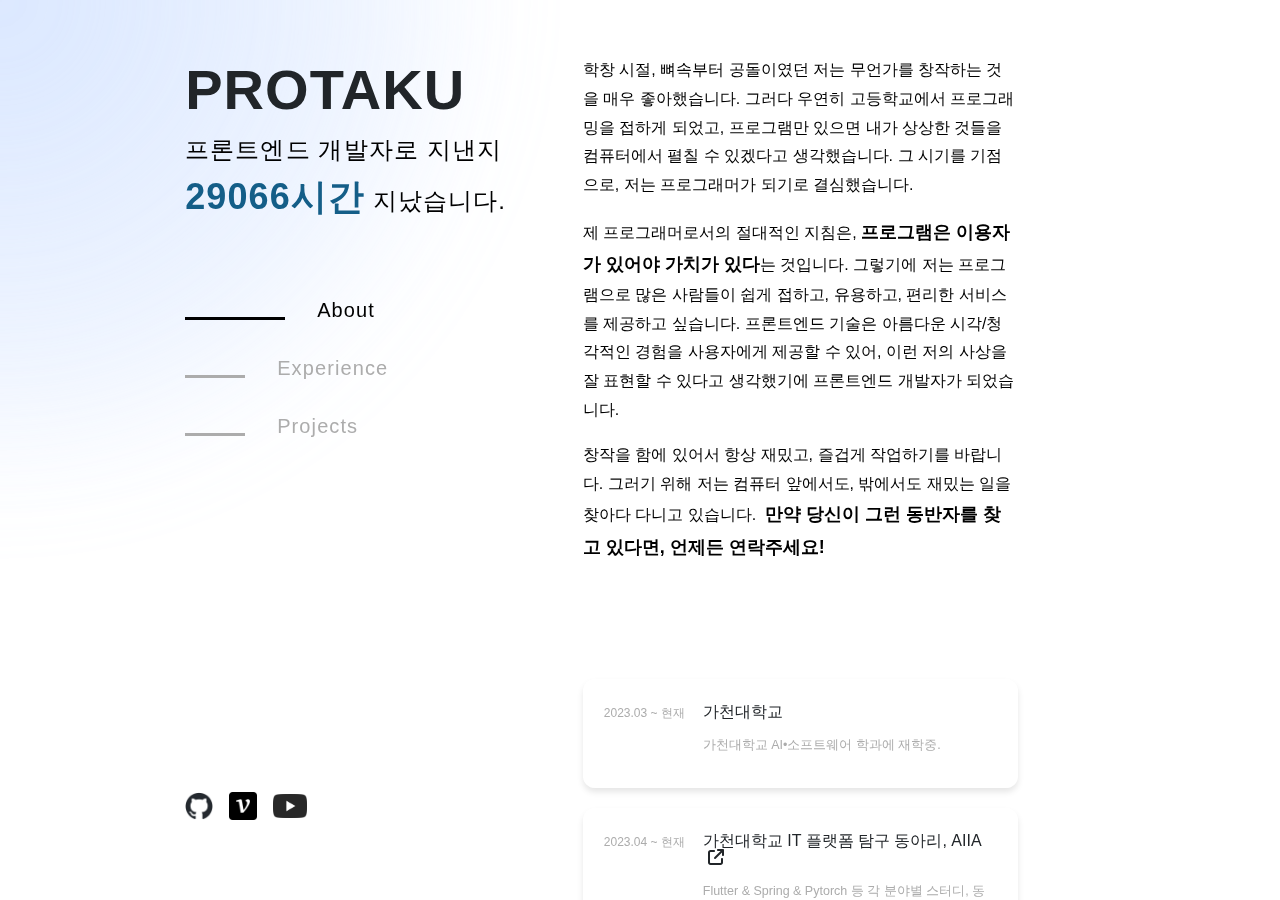
==== commit 30180ea7: "1.0.3 버전 업데이트" ====
--- a/index.html
+++ b/index.html
@@ -1 +1 @@
-<!doctype html><html lang="en"><head><meta charset="utf-8"/><link rel="icon" href="/favicon.ico"/><meta name="viewport" content="width=device-width,initial-scale=1"/><meta name="theme-color" content="#000000"/><meta name="description" content="Web site created using create-react-app"/><link rel="apple-touch-icon" href="/logo192.png"/><link rel="manifest" href="/manifest.json"/><title>React App</title><script defer="defer" src="/static/js/main.9ba08b15.js"></script><link href="/static/css/main.47e03a59.css" rel="stylesheet"></head><body><noscript>You need to enable JavaScript to run this app.</noscript><div id="root"></div></body></html>+<!doctype html><html lang="en"><head><meta charset="utf-8"/><link rel="icon" href="/favicon.ico"/><meta name="viewport" content="width=device-width,initial-scale=1"/><meta name="theme-color" content="#000000"/><meta name="description" content="Web site created using create-react-app"/><link rel="apple-touch-icon" href="/logo192.png"/><link rel="manifest" href="/manifest.json"/><title>React App</title><script defer="defer" src="/static/js/main.c86753c2.js"></script><link href="/static/css/main.7b330ab9.css" rel="stylesheet"></head><body><noscript>You need to enable JavaScript to run this app.</noscript><div id="root"></div></body></html>--- a/static/css/main.7b330ab9.css
+++ b/static/css/main.7b330ab9.css
@@ -0,0 +1,6 @@
+@charset "UTF-8";/*!
+ * Bootstrap  v5.3.3 (https://getbootstrap.com/)
+ * Copyright 2011-2024 The Bootstrap Authors
+ * Licensed under MIT (https://github.com/twbs/bootstrap/blob/main/LICENSE)
+ */:root,[data-bs-theme=light]{--bs-blue:#0d6efd;--bs-indigo:#6610f2;--bs-purple:#6f42c1;--bs-pink:#d63384;--bs-red:#dc3545;--bs-orange:#fd7e14;--bs-yellow:#ffc107;--bs-green:#198754;--bs-teal:#20c997;--bs-cyan:#0dcaf0;--bs-black:#000;--bs-white:#fff;--bs-gray:#6c757d;--bs-gray-dark:#343a40;--bs-gray-100:#f8f9fa;--bs-gray-200:#e9ecef;--bs-gray-300:#dee2e6;--bs-gray-400:#ced4da;--bs-gray-500:#adb5bd;--bs-gray-600:#6c757d;--bs-gray-700:#495057;--bs-gray-800:#343a40;--bs-gray-900:#212529;--bs-primary:#0d6efd;--bs-secondary:#6c757d;--bs-success:#198754;--bs-info:#0dcaf0;--bs-warning:#ffc107;--bs-danger:#dc3545;--bs-light:#f8f9fa;--bs-dark:#212529;--bs-primary-rgb:13,110,253;--bs-secondary-rgb:108,117,125;--bs-success-rgb:25,135,84;--bs-info-rgb:13,202,240;--bs-warning-rgb:255,193,7;--bs-danger-rgb:220,53,69;--bs-light-rgb:248,249,250;--bs-dark-rgb:33,37,41;--bs-primary-text-emphasis:#052c65;--bs-secondary-text-emphasis:#2b2f32;--bs-success-text-emphasis:#0a3622;--bs-info-text-emphasis:#055160;--bs-warning-text-emphasis:#664d03;--bs-danger-text-emphasis:#58151c;--bs-light-text-emphasis:#495057;--bs-dark-text-emphasis:#495057;--bs-primary-bg-subtle:#cfe2ff;--bs-secondary-bg-subtle:#e2e3e5;--bs-success-bg-subtle:#d1e7dd;--bs-info-bg-subtle:#cff4fc;--bs-warning-bg-subtle:#fff3cd;--bs-danger-bg-subtle:#f8d7da;--bs-light-bg-subtle:#fcfcfd;--bs-dark-bg-subtle:#ced4da;--bs-primary-border-subtle:#9ec5fe;--bs-secondary-border-subtle:#c4c8cb;--bs-success-border-subtle:#a3cfbb;--bs-info-border-subtle:#9eeaf9;--bs-warning-border-subtle:#ffe69c;--bs-danger-border-subtle:#f1aeb5;--bs-light-border-subtle:#e9ecef;--bs-dark-border-subtle:#adb5bd;--bs-white-rgb:255,255,255;--bs-black-rgb:0,0,0;--bs-font-sans-serif:system-ui,-apple-system,"Segoe UI",Roboto,"Helvetica Neue","Noto Sans","Liberation Sans",Arial,sans-serif,"Apple Color Emoji","Segoe UI Emoji","Segoe UI Symbol","Noto Color Emoji";--bs-font-monospace:SFMono-Regular,Menlo,Monaco,Consolas,"Liberation Mono","Courier New",monospace;--bs-gradient:linear-gradient(180deg,#ffffff26,#fff0);--bs-body-font-family:var(--bs-font-sans-serif);--bs-body-font-size:1rem;--bs-body-font-weight:400;--bs-body-line-height:1.5;--bs-body-color:#212529;--bs-body-color-rgb:33,37,41;--bs-body-bg:#fff;--bs-body-bg-rgb:255,255,255;--bs-emphasis-color:#000;--bs-emphasis-color-rgb:0,0,0;--bs-secondary-color:#212529bf;--bs-secondary-color-rgb:33,37,41;--bs-secondary-bg:#e9ecef;--bs-secondary-bg-rgb:233,236,239;--bs-tertiary-color:#21252980;--bs-tertiary-color-rgb:33,37,41;--bs-tertiary-bg:#f8f9fa;--bs-tertiary-bg-rgb:248,249,250;--bs-heading-color:inherit;--bs-link-color:#0d6efd;--bs-link-color-rgb:13,110,253;--bs-link-decoration:underline;--bs-link-hover-color:#0a58ca;--bs-link-hover-color-rgb:10,88,202;--bs-code-color:#d63384;--bs-highlight-color:#212529;--bs-highlight-bg:#fff3cd;--bs-border-width:1px;--bs-border-style:solid;--bs-border-color:#dee2e6;--bs-border-color-translucent:rgba(0,0,0,.175);--bs-border-radius:0.375rem;--bs-border-radius-sm:0.25rem;--bs-border-radius-lg:0.5rem;--bs-border-radius-xl:1rem;--bs-border-radius-xxl:2rem;--bs-border-radius-2xl:var(--bs-border-radius-xxl);--bs-border-radius-pill:50rem;--bs-box-shadow:0 0.5rem 1rem #00000026;--bs-box-shadow-sm:0 0.125rem 0.25rem rgba(0,0,0,.075);--bs-box-shadow-lg:0 1rem 3rem rgba(0,0,0,.175);--bs-box-shadow-inset:inset 0 1px 2px rgba(0,0,0,.075);--bs-focus-ring-width:0.25rem;--bs-focus-ring-opacity:0.25;--bs-focus-ring-color:#0d6efd40;--bs-form-valid-color:#198754;--bs-form-valid-border-color:#198754;--bs-form-invalid-color:#dc3545;--bs-form-invalid-border-color:#dc3545}[data-bs-theme=dark]{--bs-body-color:#dee2e6;--bs-body-color-rgb:222,226,230;--bs-body-bg:#212529;--bs-body-bg-rgb:33,37,41;--bs-emphasis-color:#fff;--bs-emphasis-color-rgb:255,255,255;--bs-secondary-color:#dee2e6bf;--bs-secondary-color-rgb:222,226,230;--bs-secondary-bg:#343a40;--bs-secondary-bg-rgb:52,58,64;--bs-tertiary-color:#dee2e680;--bs-tertiary-color-rgb:222,226,230;--bs-tertiary-bg:#2b3035;--bs-tertiary-bg-rgb:43,48,53;--bs-primary-text-emphasis:#6ea8fe;--bs-secondary-text-emphasis:#a7acb1;--bs-success-text-emphasis:#75b798;--bs-info-text-emphasis:#6edff6;--bs-warning-text-emphasis:#ffda6a;--bs-danger-text-emphasis:#ea868f;--bs-light-text-emphasis:#f8f9fa;--bs-dark-text-emphasis:#dee2e6;--bs-primary-bg-subtle:#031633;--bs-secondary-bg-subtle:#161719;--bs-success-bg-subtle:#051b11;--bs-info-bg-subtle:#032830;--bs-warning-bg-subtle:#332701;--bs-danger-bg-subtle:#2c0b0e;--bs-light-bg-subtle:#343a40;--bs-dark-bg-subtle:#1a1d20;--bs-primary-border-subtle:#084298;--bs-secondary-border-subtle:#41464b;--bs-success-border-subtle:#0f5132;--bs-info-border-subtle:#087990;--bs-warning-border-subtle:#997404;--bs-danger-border-subtle:#842029;--bs-light-border-subtle:#495057;--bs-dark-border-subtle:#343a40;--bs-heading-color:inherit;--bs-link-color:#6ea8fe;--bs-link-hover-color:#8bb9fe;--bs-link-color-rgb:110,168,254;--bs-link-hover-color-rgb:139,185,254;--bs-code-color:#e685b5;--bs-highlight-color:#dee2e6;--bs-highlight-bg:#664d03;--bs-border-color:#495057;--bs-border-color-translucent:#ffffff26;--bs-form-valid-color:#75b798;--bs-form-valid-border-color:#75b798;--bs-form-invalid-color:#ea868f;--bs-form-invalid-border-color:#ea868f;color-scheme:dark}*,:after,:before{box-sizing:border-box}@media (prefers-reduced-motion:no-preference){:root{scroll-behavior:smooth}}body{-webkit-text-size-adjust:100%;-webkit-tap-highlight-color:transparent;background-color:#fff;background-color:var(--bs-body-bg);color:#212529;color:var(--bs-body-color);font-family:system-ui,-apple-system,Segoe UI,Roboto,Helvetica Neue,Noto Sans,Liberation Sans,Arial,sans-serif,Apple Color Emoji,Segoe UI Emoji,Segoe UI Symbol,Noto Color Emoji;font-family:var(--bs-body-font-family);font-size:1rem;font-size:var(--bs-body-font-size);font-weight:400;font-weight:var(--bs-body-font-weight);line-height:1.5;line-height:var(--bs-body-line-height);text-align:var(--bs-body-text-align)}hr{border:0;border-top:1px solid;border-top:var(--bs-border-width) solid;color:inherit;margin:1rem 0;opacity:.25}.h1,.h2,.h3,.h4,.h5,.h6,h1,h2,h3,h4,h5,h6{color:inherit;color:var(--bs-heading-color);font-weight:500;line-height:1.2;margin-bottom:.5rem;margin-top:0}.h1,h1{font-size:calc(1.375rem + 1.5vw)}@media (min-width:1200px){.h1,h1{font-size:2.5rem}}.h2,h2{font-size:calc(1.325rem + .9vw)}@media (min-width:1200px){.h2,h2{font-size:2rem}}.h3,h3{font-size:calc(1.3rem + .6vw)}@media (min-width:1200px){.h3,h3{font-size:1.75rem}}.h4,h4{font-size:calc(1.275rem + .3vw)}@media (min-width:1200px){.h4,h4{font-size:1.5rem}}.h5,h5{font-size:1.25rem}.h6,h6{font-size:1rem}p{margin-bottom:1rem;margin-top:0}abbr[title]{cursor:help;-webkit-text-decoration:underline dotted;text-decoration:underline dotted;-webkit-text-decoration-skip-ink:none;text-decoration-skip-ink:none}address{font-style:normal;line-height:inherit;margin-bottom:1rem}ol,ul{padding-left:2rem}dl,ol,ul{margin-bottom:1rem;margin-top:0}ol ol,ol ul,ul ol,ul ul{margin-bottom:0}dt{font-weight:700}dd{margin-bottom:.5rem;margin-left:0}blockquote{margin:0 0 1rem}b,strong{font-weight:bolder}.small,small{font-size:.875em}.mark,mark{background-color:#fff3cd;background-color:var(--bs-highlight-bg);color:#212529;color:var(--bs-highlight-color);padding:.1875em}sub,sup{font-size:.75em;line-height:0;position:relative;vertical-align:initial}sub{bottom:-.25em}sup{top:-.5em}a{color:#0d6efd;color:rgba(var(--bs-link-color-rgb),var(--bs-link-opacity,1));text-decoration:underline}a:hover{--bs-link-color-rgb:var(--bs-link-hover-color-rgb)}a:not([href]):not([class]),a:not([href]):not([class]):hover{color:inherit;text-decoration:none}code,kbd,pre,samp{font-family:SFMono-Regular,Menlo,Monaco,Consolas,Liberation Mono,Courier New,monospace;font-family:var(--bs-font-monospace);font-size:1em}pre{display:block;font-size:.875em;margin-bottom:1rem;margin-top:0;overflow:auto}pre code{color:inherit;font-size:inherit;word-break:normal}code{word-wrap:break-word;color:#d63384;color:var(--bs-code-color);font-size:.875em}a>code{color:inherit}kbd{background-color:#212529;background-color:var(--bs-body-color);border-radius:.25rem;color:#fff;color:var(--bs-body-bg);font-size:.875em;padding:.1875rem .375rem}kbd kbd{font-size:1em;padding:0}figure{margin:0 0 1rem}img,svg{vertical-align:middle}table{border-collapse:collapse;caption-side:bottom}caption{color:#212529bf;color:var(--bs-secondary-color);padding-bottom:.5rem;padding-top:.5rem;text-align:left}th{text-align:inherit;text-align:-webkit-match-parent}tbody,td,tfoot,th,thead,tr{border:0 solid;border-color:inherit}label{display:inline-block}button{border-radius:0}button:focus:not(:focus-visible){outline:0}button,input,optgroup,select,textarea{font-family:inherit;font-size:inherit;line-height:inherit;margin:0}button,select{text-transform:none}[role=button]{cursor:pointer}select{word-wrap:normal}select:disabled{opacity:1}[list]:not([type=date]):not([type=datetime-local]):not([type=month]):not([type=week]):not([type=time])::-webkit-calendar-picker-indicator{display:none!important}[type=button],[type=reset],[type=submit],button{-webkit-appearance:button}[type=button]:not(:disabled),[type=reset]:not(:disabled),[type=submit]:not(:disabled),button:not(:disabled){cursor:pointer}::-moz-focus-inner{border-style:none;padding:0}textarea{resize:vertical}fieldset{border:0;margin:0;min-width:0;padding:0}legend{float:left;font-size:calc(1.275rem + .3vw);line-height:inherit;margin-bottom:.5rem;padding:0;width:100%}@media (min-width:1200px){legend{font-size:1.5rem}}legend+*{clear:left}::-webkit-datetime-edit-day-field,::-webkit-datetime-edit-fields-wrapper,::-webkit-datetime-edit-hour-field,::-webkit-datetime-edit-minute,::-webkit-datetime-edit-month-field,::-webkit-datetime-edit-text,::-webkit-datetime-edit-year-field{padding:0}::-webkit-inner-spin-button{height:auto}[type=search]{-webkit-appearance:textfield;outline-offset:-2px}::-webkit-search-decoration{-webkit-appearance:none}::-webkit-color-swatch-wrapper{padding:0}::-webkit-file-upload-button{-webkit-appearance:button;font:inherit}::file-selector-button{-webkit-appearance:button;font:inherit}output{display:inline-block}iframe{border:0}summary{cursor:pointer;display:list-item}progress{vertical-align:initial}[hidden]{display:none!important}.lead{font-size:1.25rem;font-weight:300}.display-1{font-size:calc(1.625rem + 4.5vw);font-weight:300;line-height:1.2}@media (min-width:1200px){.display-1{font-size:5rem}}.display-2{font-size:calc(1.575rem + 3.9vw);font-weight:300;line-height:1.2}@media (min-width:1200px){.display-2{font-size:4.5rem}}.display-3{font-size:calc(1.525rem + 3.3vw);font-weight:300;line-height:1.2}@media (min-width:1200px){.display-3{font-size:4rem}}.display-4{font-size:calc(1.475rem + 2.7vw);font-weight:300;line-height:1.2}@media (min-width:1200px){.display-4{font-size:3.5rem}}.display-5{font-size:calc(1.425rem + 2.1vw);font-weight:300;line-height:1.2}@media (min-width:1200px){.display-5{font-size:3rem}}.display-6{font-size:calc(1.375rem + 1.5vw);font-weight:300;line-height:1.2}@media (min-width:1200px){.display-6{font-size:2.5rem}}.list-inline,.list-unstyled{list-style:none;padding-left:0}.list-inline-item{display:inline-block}.list-inline-item:not(:last-child){margin-right:.5rem}.initialism{font-size:.875em;text-transform:uppercase}.blockquote{font-size:1.25rem;margin-bottom:1rem}.blockquote>:last-child{margin-bottom:0}.blockquote-footer{color:#6c757d;font-size:.875em;margin-bottom:1rem;margin-top:-1rem}.blockquote-footer:before{content:"— "}.img-fluid,.img-thumbnail{height:auto;max-width:100%}.img-thumbnail{background-color:#fff;background-color:var(--bs-body-bg);border:1px solid #dee2e6;border:var(--bs-border-width) solid var(--bs-border-color);border-radius:.375rem;border-radius:var(--bs-border-radius);padding:.25rem}.figure{display:inline-block}.figure-img{line-height:1;margin-bottom:.5rem}.figure-caption{color:#212529bf;color:var(--bs-secondary-color);font-size:.875em}.container,.container-fluid,.container-lg,.container-md,.container-sm,.container-xl,.container-xxl{--bs-gutter-x:1.5rem;--bs-gutter-y:0;margin-left:auto;margin-right:auto;padding-left:calc(var(--bs-gutter-x)*.5);padding-right:calc(var(--bs-gutter-x)*.5);width:100%}@media (min-width:576px){.container,.container-sm{max-width:540px}}@media (min-width:768px){.container,.container-md,.container-sm{max-width:720px}}@media (min-width:992px){.container,.container-lg,.container-md,.container-sm{max-width:960px}}@media (min-width:1200px){.container,.container-lg,.container-md,.container-sm,.container-xl{max-width:1140px}}@media (min-width:1400px){.container,.container-lg,.container-md,.container-sm,.container-xl,.container-xxl{max-width:1320px}}:root{--bs-breakpoint-xs:0;--bs-breakpoint-sm:576px;--bs-breakpoint-md:768px;--bs-breakpoint-lg:992px;--bs-breakpoint-xl:1200px;--bs-breakpoint-xxl:1400px}.row{--bs-gutter-x:1.5rem;--bs-gutter-y:0;display:flex;flex-wrap:wrap;margin-left:calc(var(--bs-gutter-x)*-.5);margin-right:calc(var(--bs-gutter-x)*-.5);margin-top:calc(var(--bs-gutter-y)*-1)}.row>*{flex-shrink:0;margin-top:var(--bs-gutter-y);max-width:100%;padding-left:calc(var(--bs-gutter-x)*.5);padding-right:calc(var(--bs-gutter-x)*.5);width:100%}.col{flex:1 0}.row-cols-auto>*{flex:0 0 auto;width:auto}.row-cols-1>*{flex:0 0 auto;width:100%}.row-cols-2>*{flex:0 0 auto;width:50%}.row-cols-3>*{flex:0 0 auto;width:33.33333333%}.row-cols-4>*{flex:0 0 auto;width:25%}.row-cols-5>*{flex:0 0 auto;width:20%}.row-cols-6>*{flex:0 0 auto;width:16.66666667%}.col-auto{flex:0 0 auto;width:auto}.col-1{flex:0 0 auto;width:8.33333333%}.col-2{flex:0 0 auto;width:16.66666667%}.col-3{flex:0 0 auto;width:25%}.col-4{flex:0 0 auto;width:33.33333333%}.col-5{flex:0 0 auto;width:41.66666667%}.col-6{flex:0 0 auto;width:50%}.col-7{flex:0 0 auto;width:58.33333333%}.col-8{flex:0 0 auto;width:66.66666667%}.col-9{flex:0 0 auto;width:75%}.col-10{flex:0 0 auto;width:83.33333333%}.col-11{flex:0 0 auto;width:91.66666667%}.col-12{flex:0 0 auto;width:100%}.offset-1{margin-left:8.33333333%}.offset-2{margin-left:16.66666667%}.offset-3{margin-left:25%}.offset-4{margin-left:33.33333333%}.offset-5{margin-left:41.66666667%}.offset-6{margin-left:50%}.offset-7{margin-left:58.33333333%}.offset-8{margin-left:66.66666667%}.offset-9{margin-left:75%}.offset-10{margin-left:83.33333333%}.offset-11{margin-left:91.66666667%}.g-0,.gx-0{--bs-gutter-x:0}.g-0,.gy-0{--bs-gutter-y:0}.g-1,.gx-1{--bs-gutter-x:0.25rem}.g-1,.gy-1{--bs-gutter-y:0.25rem}.g-2,.gx-2{--bs-gutter-x:0.5rem}.g-2,.gy-2{--bs-gutter-y:0.5rem}.g-3,.gx-3{--bs-gutter-x:1rem}.g-3,.gy-3{--bs-gutter-y:1rem}.g-4,.gx-4{--bs-gutter-x:1.5rem}.g-4,.gy-4{--bs-gutter-y:1.5rem}.g-5,.gx-5{--bs-gutter-x:3rem}.g-5,.gy-5{--bs-gutter-y:3rem}@media (min-width:576px){.col-sm{flex:1 0}.row-cols-sm-auto>*{flex:0 0 auto;width:auto}.row-cols-sm-1>*{flex:0 0 auto;width:100%}.row-cols-sm-2>*{flex:0 0 auto;width:50%}.row-cols-sm-3>*{flex:0 0 auto;width:33.33333333%}.row-cols-sm-4>*{flex:0 0 auto;width:25%}.row-cols-sm-5>*{flex:0 0 auto;width:20%}.row-cols-sm-6>*{flex:0 0 auto;width:16.66666667%}.col-sm-auto{flex:0 0 auto;width:auto}.col-sm-1{flex:0 0 auto;width:8.33333333%}.col-sm-2{flex:0 0 auto;width:16.66666667%}.col-sm-3{flex:0 0 auto;width:25%}.col-sm-4{flex:0 0 auto;width:33.33333333%}.col-sm-5{flex:0 0 auto;width:41.66666667%}.col-sm-6{flex:0 0 auto;width:50%}.col-sm-7{flex:0 0 auto;width:58.33333333%}.col-sm-8{flex:0 0 auto;width:66.66666667%}.col-sm-9{flex:0 0 auto;width:75%}.col-sm-10{flex:0 0 auto;width:83.33333333%}.col-sm-11{flex:0 0 auto;width:91.66666667%}.col-sm-12{flex:0 0 auto;width:100%}.offset-sm-0{margin-left:0}.offset-sm-1{margin-left:8.33333333%}.offset-sm-2{margin-left:16.66666667%}.offset-sm-3{margin-left:25%}.offset-sm-4{margin-left:33.33333333%}.offset-sm-5{margin-left:41.66666667%}.offset-sm-6{margin-left:50%}.offset-sm-7{margin-left:58.33333333%}.offset-sm-8{margin-left:66.66666667%}.offset-sm-9{margin-left:75%}.offset-sm-10{margin-left:83.33333333%}.offset-sm-11{margin-left:91.66666667%}.g-sm-0,.gx-sm-0{--bs-gutter-x:0}.g-sm-0,.gy-sm-0{--bs-gutter-y:0}.g-sm-1,.gx-sm-1{--bs-gutter-x:0.25rem}.g-sm-1,.gy-sm-1{--bs-gutter-y:0.25rem}.g-sm-2,.gx-sm-2{--bs-gutter-x:0.5rem}.g-sm-2,.gy-sm-2{--bs-gutter-y:0.5rem}.g-sm-3,.gx-sm-3{--bs-gutter-x:1rem}.g-sm-3,.gy-sm-3{--bs-gutter-y:1rem}.g-sm-4,.gx-sm-4{--bs-gutter-x:1.5rem}.g-sm-4,.gy-sm-4{--bs-gutter-y:1.5rem}.g-sm-5,.gx-sm-5{--bs-gutter-x:3rem}.g-sm-5,.gy-sm-5{--bs-gutter-y:3rem}}@media (min-width:768px){.col-md{flex:1 0}.row-cols-md-auto>*{flex:0 0 auto;width:auto}.row-cols-md-1>*{flex:0 0 auto;width:100%}.row-cols-md-2>*{flex:0 0 auto;width:50%}.row-cols-md-3>*{flex:0 0 auto;width:33.33333333%}.row-cols-md-4>*{flex:0 0 auto;width:25%}.row-cols-md-5>*{flex:0 0 auto;width:20%}.row-cols-md-6>*{flex:0 0 auto;width:16.66666667%}.col-md-auto{flex:0 0 auto;width:auto}.col-md-1{flex:0 0 auto;width:8.33333333%}.col-md-2{flex:0 0 auto;width:16.66666667%}.col-md-3{flex:0 0 auto;width:25%}.col-md-4{flex:0 0 auto;width:33.33333333%}.col-md-5{flex:0 0 auto;width:41.66666667%}.col-md-6{flex:0 0 auto;width:50%}.col-md-7{flex:0 0 auto;width:58.33333333%}.col-md-8{flex:0 0 auto;width:66.66666667%}.col-md-9{flex:0 0 auto;width:75%}.col-md-10{flex:0 0 auto;width:83.33333333%}.col-md-11{flex:0 0 auto;width:91.66666667%}.col-md-12{flex:0 0 auto;width:100%}.offset-md-0{margin-left:0}.offset-md-1{margin-left:8.33333333%}.offset-md-2{margin-left:16.66666667%}.offset-md-3{margin-left:25%}.offset-md-4{margin-left:33.33333333%}.offset-md-5{margin-left:41.66666667%}.offset-md-6{margin-left:50%}.offset-md-7{margin-left:58.33333333%}.offset-md-8{margin-left:66.66666667%}.offset-md-9{margin-left:75%}.offset-md-10{margin-left:83.33333333%}.offset-md-11{margin-left:91.66666667%}.g-md-0,.gx-md-0{--bs-gutter-x:0}.g-md-0,.gy-md-0{--bs-gutter-y:0}.g-md-1,.gx-md-1{--bs-gutter-x:0.25rem}.g-md-1,.gy-md-1{--bs-gutter-y:0.25rem}.g-md-2,.gx-md-2{--bs-gutter-x:0.5rem}.g-md-2,.gy-md-2{--bs-gutter-y:0.5rem}.g-md-3,.gx-md-3{--bs-gutter-x:1rem}.g-md-3,.gy-md-3{--bs-gutter-y:1rem}.g-md-4,.gx-md-4{--bs-gutter-x:1.5rem}.g-md-4,.gy-md-4{--bs-gutter-y:1.5rem}.g-md-5,.gx-md-5{--bs-gutter-x:3rem}.g-md-5,.gy-md-5{--bs-gutter-y:3rem}}@media (min-width:992px){.col-lg{flex:1 0}.row-cols-lg-auto>*{flex:0 0 auto;width:auto}.row-cols-lg-1>*{flex:0 0 auto;width:100%}.row-cols-lg-2>*{flex:0 0 auto;width:50%}.row-cols-lg-3>*{flex:0 0 auto;width:33.33333333%}.row-cols-lg-4>*{flex:0 0 auto;width:25%}.row-cols-lg-5>*{flex:0 0 auto;width:20%}.row-cols-lg-6>*{flex:0 0 auto;width:16.66666667%}.col-lg-auto{flex:0 0 auto;width:auto}.col-lg-1{flex:0 0 auto;width:8.33333333%}.col-lg-2{flex:0 0 auto;width:16.66666667%}.col-lg-3{flex:0 0 auto;width:25%}.col-lg-4{flex:0 0 auto;width:33.33333333%}.col-lg-5{flex:0 0 auto;width:41.66666667%}.col-lg-6{flex:0 0 auto;width:50%}.col-lg-7{flex:0 0 auto;width:58.33333333%}.col-lg-8{flex:0 0 auto;width:66.66666667%}.col-lg-9{flex:0 0 auto;width:75%}.col-lg-10{flex:0 0 auto;width:83.33333333%}.col-lg-11{flex:0 0 auto;width:91.66666667%}.col-lg-12{flex:0 0 auto;width:100%}.offset-lg-0{margin-left:0}.offset-lg-1{margin-left:8.33333333%}.offset-lg-2{margin-left:16.66666667%}.offset-lg-3{margin-left:25%}.offset-lg-4{margin-left:33.33333333%}.offset-lg-5{margin-left:41.66666667%}.offset-lg-6{margin-left:50%}.offset-lg-7{margin-left:58.33333333%}.offset-lg-8{margin-left:66.66666667%}.offset-lg-9{margin-left:75%}.offset-lg-10{margin-left:83.33333333%}.offset-lg-11{margin-left:91.66666667%}.g-lg-0,.gx-lg-0{--bs-gutter-x:0}.g-lg-0,.gy-lg-0{--bs-gutter-y:0}.g-lg-1,.gx-lg-1{--bs-gutter-x:0.25rem}.g-lg-1,.gy-lg-1{--bs-gutter-y:0.25rem}.g-lg-2,.gx-lg-2{--bs-gutter-x:0.5rem}.g-lg-2,.gy-lg-2{--bs-gutter-y:0.5rem}.g-lg-3,.gx-lg-3{--bs-gutter-x:1rem}.g-lg-3,.gy-lg-3{--bs-gutter-y:1rem}.g-lg-4,.gx-lg-4{--bs-gutter-x:1.5rem}.g-lg-4,.gy-lg-4{--bs-gutter-y:1.5rem}.g-lg-5,.gx-lg-5{--bs-gutter-x:3rem}.g-lg-5,.gy-lg-5{--bs-gutter-y:3rem}}@media (min-width:1200px){.col-xl{flex:1 0}.row-cols-xl-auto>*{flex:0 0 auto;width:auto}.row-cols-xl-1>*{flex:0 0 auto;width:100%}.row-cols-xl-2>*{flex:0 0 auto;width:50%}.row-cols-xl-3>*{flex:0 0 auto;width:33.33333333%}.row-cols-xl-4>*{flex:0 0 auto;width:25%}.row-cols-xl-5>*{flex:0 0 auto;width:20%}.row-cols-xl-6>*{flex:0 0 auto;width:16.66666667%}.col-xl-auto{flex:0 0 auto;width:auto}.col-xl-1{flex:0 0 auto;width:8.33333333%}.col-xl-2{flex:0 0 auto;width:16.66666667%}.col-xl-3{flex:0 0 auto;width:25%}.col-xl-4{flex:0 0 auto;width:33.33333333%}.col-xl-5{flex:0 0 auto;width:41.66666667%}.col-xl-6{flex:0 0 auto;width:50%}.col-xl-7{flex:0 0 auto;width:58.33333333%}.col-xl-8{flex:0 0 auto;width:66.66666667%}.col-xl-9{flex:0 0 auto;width:75%}.col-xl-10{flex:0 0 auto;width:83.33333333%}.col-xl-11{flex:0 0 auto;width:91.66666667%}.col-xl-12{flex:0 0 auto;width:100%}.offset-xl-0{margin-left:0}.offset-xl-1{margin-left:8.33333333%}.offset-xl-2{margin-left:16.66666667%}.offset-xl-3{margin-left:25%}.offset-xl-4{margin-left:33.33333333%}.offset-xl-5{margin-left:41.66666667%}.offset-xl-6{margin-left:50%}.offset-xl-7{margin-left:58.33333333%}.offset-xl-8{margin-left:66.66666667%}.offset-xl-9{margin-left:75%}.offset-xl-10{margin-left:83.33333333%}.offset-xl-11{margin-left:91.66666667%}.g-xl-0,.gx-xl-0{--bs-gutter-x:0}.g-xl-0,.gy-xl-0{--bs-gutter-y:0}.g-xl-1,.gx-xl-1{--bs-gutter-x:0.25rem}.g-xl-1,.gy-xl-1{--bs-gutter-y:0.25rem}.g-xl-2,.gx-xl-2{--bs-gutter-x:0.5rem}.g-xl-2,.gy-xl-2{--bs-gutter-y:0.5rem}.g-xl-3,.gx-xl-3{--bs-gutter-x:1rem}.g-xl-3,.gy-xl-3{--bs-gutter-y:1rem}.g-xl-4,.gx-xl-4{--bs-gutter-x:1.5rem}.g-xl-4,.gy-xl-4{--bs-gutter-y:1.5rem}.g-xl-5,.gx-xl-5{--bs-gutter-x:3rem}.g-xl-5,.gy-xl-5{--bs-gutter-y:3rem}}@media (min-width:1400px){.col-xxl{flex:1 0}.row-cols-xxl-auto>*{flex:0 0 auto;width:auto}.row-cols-xxl-1>*{flex:0 0 auto;width:100%}.row-cols-xxl-2>*{flex:0 0 auto;width:50%}.row-cols-xxl-3>*{flex:0 0 auto;width:33.33333333%}.row-cols-xxl-4>*{flex:0 0 auto;width:25%}.row-cols-xxl-5>*{flex:0 0 auto;width:20%}.row-cols-xxl-6>*{flex:0 0 auto;width:16.66666667%}.col-xxl-auto{flex:0 0 auto;width:auto}.col-xxl-1{flex:0 0 auto;width:8.33333333%}.col-xxl-2{flex:0 0 auto;width:16.66666667%}.col-xxl-3{flex:0 0 auto;width:25%}.col-xxl-4{flex:0 0 auto;width:33.33333333%}.col-xxl-5{flex:0 0 auto;width:41.66666667%}.col-xxl-6{flex:0 0 auto;width:50%}.col-xxl-7{flex:0 0 auto;width:58.33333333%}.col-xxl-8{flex:0 0 auto;width:66.66666667%}.col-xxl-9{flex:0 0 auto;width:75%}.col-xxl-10{flex:0 0 auto;width:83.33333333%}.col-xxl-11{flex:0 0 auto;width:91.66666667%}.col-xxl-12{flex:0 0 auto;width:100%}.offset-xxl-0{margin-left:0}.offset-xxl-1{margin-left:8.33333333%}.offset-xxl-2{margin-left:16.66666667%}.offset-xxl-3{margin-left:25%}.offset-xxl-4{margin-left:33.33333333%}.offset-xxl-5{margin-left:41.66666667%}.offset-xxl-6{margin-left:50%}.offset-xxl-7{margin-left:58.33333333%}.offset-xxl-8{margin-left:66.66666667%}.offset-xxl-9{margin-left:75%}.offset-xxl-10{margin-left:83.33333333%}.offset-xxl-11{margin-left:91.66666667%}.g-xxl-0,.gx-xxl-0{--bs-gutter-x:0}.g-xxl-0,.gy-xxl-0{--bs-gutter-y:0}.g-xxl-1,.gx-xxl-1{--bs-gutter-x:0.25rem}.g-xxl-1,.gy-xxl-1{--bs-gutter-y:0.25rem}.g-xxl-2,.gx-xxl-2{--bs-gutter-x:0.5rem}.g-xxl-2,.gy-xxl-2{--bs-gutter-y:0.5rem}.g-xxl-3,.gx-xxl-3{--bs-gutter-x:1rem}.g-xxl-3,.gy-xxl-3{--bs-gutter-y:1rem}.g-xxl-4,.gx-xxl-4{--bs-gutter-x:1.5rem}.g-xxl-4,.gy-xxl-4{--bs-gutter-y:1.5rem}.g-xxl-5,.gx-xxl-5{--bs-gutter-x:3rem}.g-xxl-5,.gy-xxl-5{--bs-gutter-y:3rem}}.table{--bs-table-color-type:initial;--bs-table-bg-type:initial;--bs-table-color-state:initial;--bs-table-bg-state:initial;--bs-table-color:var(--bs-emphasis-color);--bs-table-bg:var(--bs-body-bg);--bs-table-border-color:var(--bs-border-color);--bs-table-accent-bg:#0000;--bs-table-striped-color:var(--bs-emphasis-color);--bs-table-striped-bg:rgba(var(--bs-emphasis-color-rgb),0.05);--bs-table-active-color:var(--bs-emphasis-color);--bs-table-active-bg:rgba(var(--bs-emphasis-color-rgb),0.1);--bs-table-hover-color:var(--bs-emphasis-color);--bs-table-hover-bg:rgba(var(--bs-emphasis-color-rgb),0.075);border-color:var(--bs-table-border-color);margin-bottom:1rem;vertical-align:top;width:100%}.table>:not(caption)>*>*{background-color:var(--bs-table-bg);border-bottom-width:1px;border-bottom-width:var(--bs-border-width);box-shadow:inset 0 0 0 9999px var(--bs-table-accent-bg);box-shadow:inset 0 0 0 9999px var(--bs-table-bg-state,var(--bs-table-bg-type,var(--bs-table-accent-bg)));color:var(--bs-table-color);color:var(--bs-table-color-state,var(--bs-table-color-type,var(--bs-table-color)));padding:.5rem}.table>tbody{vertical-align:inherit}.table>thead{vertical-align:bottom}.table-group-divider{border-top:2px solid;border-top:calc(var(--bs-border-width)*2) solid}.caption-top{caption-side:top}.table-sm>:not(caption)>*>*{padding:.25rem}.table-bordered>:not(caption)>*{border-width:1px 0;border-width:var(--bs-border-width) 0}.table-bordered>:not(caption)>*>*{border-width:0 1px;border-width:0 var(--bs-border-width)}.table-borderless>:not(caption)>*>*{border-bottom-width:0}.table-borderless>:not(:first-child){border-top-width:0}.table-striped-columns>:not(caption)>tr>:nth-child(2n),.table-striped>tbody>tr:nth-of-type(odd)>*{--bs-table-color-type:var(--bs-table-striped-color);--bs-table-bg-type:var(--bs-table-striped-bg)}.table-active{--bs-table-color-state:var(--bs-table-active-color);--bs-table-bg-state:var(--bs-table-active-bg)}.table-hover>tbody>tr:hover>*{--bs-table-color-state:var(--bs-table-hover-color);--bs-table-bg-state:var(--bs-table-hover-bg)}.table-primary{--bs-table-color:#000;--bs-table-bg:#cfe2ff;--bs-table-border-color:#a6b5cc;--bs-table-striped-bg:#c5d7f2;--bs-table-striped-color:#000;--bs-table-active-bg:#bacbe6;--bs-table-active-color:#000;--bs-table-hover-bg:#bfd1ec;--bs-table-hover-color:#000}.table-primary,.table-secondary{border-color:var(--bs-table-border-color);color:var(--bs-table-color)}.table-secondary{--bs-table-color:#000;--bs-table-bg:#e2e3e5;--bs-table-border-color:#b5b6b7;--bs-table-striped-bg:#d7d8da;--bs-table-striped-color:#000;--bs-table-active-bg:#cbccce;--bs-table-active-color:#000;--bs-table-hover-bg:#d1d2d4;--bs-table-hover-color:#000}.table-success{--bs-table-color:#000;--bs-table-bg:#d1e7dd;--bs-table-border-color:#a7b9b1;--bs-table-striped-bg:#c7dbd2;--bs-table-striped-color:#000;--bs-table-active-bg:#bcd0c7;--bs-table-active-color:#000;--bs-table-hover-bg:#c1d6cc;--bs-table-hover-color:#000}.table-info,.table-success{border-color:var(--bs-table-border-color);color:var(--bs-table-color)}.table-info{--bs-table-color:#000;--bs-table-bg:#cff4fc;--bs-table-border-color:#a6c3ca;--bs-table-striped-bg:#c5e8ef;--bs-table-striped-color:#000;--bs-table-active-bg:#badce3;--bs-table-active-color:#000;--bs-table-hover-bg:#bfe2e9;--bs-table-hover-color:#000}.table-warning{--bs-table-color:#000;--bs-table-bg:#fff3cd;--bs-table-border-color:#ccc2a4;--bs-table-striped-bg:#f2e7c3;--bs-table-striped-color:#000;--bs-table-active-bg:#e6dbb9;--bs-table-active-color:#000;--bs-table-hover-bg:#ece1be;--bs-table-hover-color:#000}.table-danger,.table-warning{border-color:var(--bs-table-border-color);color:var(--bs-table-color)}.table-danger{--bs-table-color:#000;--bs-table-bg:#f8d7da;--bs-table-border-color:#c6acae;--bs-table-striped-bg:#eccccf;--bs-table-striped-color:#000;--bs-table-active-bg:#dfc2c4;--bs-table-active-color:#000;--bs-table-hover-bg:#e5c7ca;--bs-table-hover-color:#000}.table-light{--bs-table-color:#000;--bs-table-bg:#f8f9fa;--bs-table-border-color:#c6c7c8;--bs-table-striped-bg:#ecedee;--bs-table-striped-color:#000;--bs-table-active-bg:#dfe0e1;--bs-table-active-color:#000;--bs-table-hover-bg:#e5e6e7;--bs-table-hover-color:#000}.table-dark,.table-light{border-color:var(--bs-table-border-color);color:var(--bs-table-color)}.table-dark{--bs-table-color:#fff;--bs-table-bg:#212529;--bs-table-border-color:#4d5154;--bs-table-striped-bg:#2c3034;--bs-table-striped-color:#fff;--bs-table-active-bg:#373b3e;--bs-table-active-color:#fff;--bs-table-hover-bg:#323539;--bs-table-hover-color:#fff}.table-responsive{-webkit-overflow-scrolling:touch;overflow-x:auto}@media (max-width:575.98px){.table-responsive-sm{-webkit-overflow-scrolling:touch;overflow-x:auto}}@media (max-width:767.98px){.table-responsive-md{-webkit-overflow-scrolling:touch;overflow-x:auto}}@media (max-width:991.98px){.table-responsive-lg{-webkit-overflow-scrolling:touch;overflow-x:auto}}@media (max-width:1199.98px){.table-responsive-xl{-webkit-overflow-scrolling:touch;overflow-x:auto}}@media (max-width:1399.98px){.table-responsive-xxl{-webkit-overflow-scrolling:touch;overflow-x:auto}}.form-label{margin-bottom:.5rem}.col-form-label{font-size:inherit;line-height:1.5;margin-bottom:0;padding-bottom:calc(.375rem + 1px);padding-bottom:calc(.375rem + var(--bs-border-width));padding-top:calc(.375rem + 1px);padding-top:calc(.375rem + var(--bs-border-width))}.col-form-label-lg{font-size:1.25rem;padding-bottom:calc(.5rem + 1px);padding-bottom:calc(.5rem + var(--bs-border-width));padding-top:calc(.5rem + 1px);padding-top:calc(.5rem + var(--bs-border-width))}.col-form-label-sm{font-size:.875rem;padding-bottom:calc(.25rem + 1px);padding-bottom:calc(.25rem + var(--bs-border-width));padding-top:calc(.25rem + 1px);padding-top:calc(.25rem + var(--bs-border-width))}.form-text{color:#212529bf;color:var(--bs-secondary-color);font-size:.875em;margin-top:.25rem}.form-control{-webkit-appearance:none;appearance:none;background-clip:padding-box;background-color:#fff;background-color:var(--bs-body-bg);border:1px solid #dee2e6;border:var(--bs-border-width) solid var(--bs-border-color);border-radius:.375rem;border-radius:var(--bs-border-radius);color:#212529;color:var(--bs-body-color);display:block;font-size:1rem;font-weight:400;line-height:1.5;padding:.375rem .75rem;transition:border-color .15s ease-in-out,box-shadow .15s ease-in-out;width:100%}@media (prefers-reduced-motion:reduce){.form-control{transition:none}}.form-control[type=file]{overflow:hidden}.form-control[type=file]:not(:disabled):not([readonly]){cursor:pointer}.form-control:focus{background-color:#fff;background-color:var(--bs-body-bg);border-color:#86b7fe;box-shadow:0 0 0 .25rem #0d6efd40;color:#212529;color:var(--bs-body-color);outline:0}.form-control::-webkit-date-and-time-value{height:1.5em;margin:0;min-width:85px}.form-control::-webkit-datetime-edit{display:block;padding:0}.form-control::placeholder{color:#212529bf;color:var(--bs-secondary-color);opacity:1}.form-control:disabled{background-color:#e9ecef;background-color:var(--bs-secondary-bg);opacity:1}.form-control::-webkit-file-upload-button{background-color:#f8f9fa;background-color:var(--bs-tertiary-bg);border:0 solid;border-color:inherit;border-inline-end-width:1px;border-inline-end-width:var(--bs-border-width);border-radius:0;color:#212529;color:var(--bs-body-color);margin:-.375rem -.75rem;margin-inline-end:.75rem;padding:.375rem .75rem;pointer-events:none;-webkit-transition:color .15s ease-in-out,background-color .15s ease-in-out,border-color .15s ease-in-out,box-shadow .15s ease-in-out;transition:color .15s ease-in-out,background-color .15s ease-in-out,border-color .15s ease-in-out,box-shadow .15s ease-in-out}.form-control::file-selector-button{background-color:#f8f9fa;background-color:var(--bs-tertiary-bg);border:0 solid;border-color:inherit;border-inline-end-width:1px;border-inline-end-width:var(--bs-border-width);border-radius:0;color:#212529;color:var(--bs-body-color);margin:-.375rem -.75rem;margin-inline-end:.75rem;padding:.375rem .75rem;pointer-events:none;transition:color .15s ease-in-out,background-color .15s ease-in-out,border-color .15s ease-in-out,box-shadow .15s ease-in-out}@media (prefers-reduced-motion:reduce){.form-control::-webkit-file-upload-button{-webkit-transition:none;transition:none}.form-control::file-selector-button{transition:none}}.form-control:hover:not(:disabled):not([readonly])::-webkit-file-upload-button{background-color:#e9ecef;background-color:var(--bs-secondary-bg)}.form-control:hover:not(:disabled):not([readonly])::file-selector-button{background-color:#e9ecef;background-color:var(--bs-secondary-bg)}.form-control-plaintext{background-color:initial;border:solid #0000;border-width:1px 0;border-width:var(--bs-border-width) 0;color:#212529;color:var(--bs-body-color);display:block;line-height:1.5;margin-bottom:0;padding:.375rem 0;width:100%}.form-control-plaintext:focus{outline:0}.form-control-plaintext.form-control-lg,.form-control-plaintext.form-control-sm{padding-left:0;padding-right:0}.form-control-sm{border-radius:.25rem;border-radius:var(--bs-border-radius-sm);font-size:.875rem;min-height:calc(1.5em + .5rem + 2px);min-height:calc(1.5em + .5rem + var(--bs-border-width)*2);padding:.25rem .5rem}.form-control-sm::-webkit-file-upload-button{margin:-.25rem -.5rem;margin-inline-end:.5rem;padding:.25rem .5rem}.form-control-sm::file-selector-button{margin:-.25rem -.5rem;margin-inline-end:.5rem;padding:.25rem .5rem}.form-control-lg{border-radius:.5rem;border-radius:var(--bs-border-radius-lg);font-size:1.25rem;min-height:calc(1.5em + 1rem + 2px);min-height:calc(1.5em + 1rem + var(--bs-border-width)*2);padding:.5rem 1rem}.form-control-lg::-webkit-file-upload-button{margin:-.5rem -1rem;margin-inline-end:1rem;padding:.5rem 1rem}.form-control-lg::file-selector-button{margin:-.5rem -1rem;margin-inline-end:1rem;padding:.5rem 1rem}textarea.form-control{min-height:calc(1.5em + .75rem + 2px);min-height:calc(1.5em + .75rem + var(--bs-border-width)*2)}textarea.form-control-sm{min-height:calc(1.5em + .5rem + 2px);min-height:calc(1.5em + .5rem + var(--bs-border-width)*2)}textarea.form-control-lg{min-height:calc(1.5em + 1rem + 2px);min-height:calc(1.5em + 1rem + var(--bs-border-width)*2)}.form-control-color{height:calc(1.5em + .75rem + 2px);height:calc(1.5em + .75rem + var(--bs-border-width)*2);padding:.375rem;width:3rem}.form-control-color:not(:disabled):not([readonly]){cursor:pointer}.form-control-color::-moz-color-swatch{border:0!important;border-radius:.375rem;border-radius:var(--bs-border-radius)}.form-control-color::-webkit-color-swatch{border:0!important;border-radius:.375rem;border-radius:var(--bs-border-radius)}.form-control-color.form-control-sm{height:calc(1.5em + .5rem + 2px);height:calc(1.5em + .5rem + var(--bs-border-width)*2)}.form-control-color.form-control-lg{height:calc(1.5em + 1rem + 2px);height:calc(1.5em + 1rem + var(--bs-border-width)*2)}.form-select{--bs-form-select-bg-img:url("data:image/svg+xml;charset=utf-8,%3Csvg xmlns='http://www.w3.org/2000/svg' viewBox='0 0 16 16'%3E%3Cpath fill='none' stroke='%23343a40' stroke-linecap='round' stroke-linejoin='round' stroke-width='2' d='m2 5 6 6 6-6'/%3E%3C/svg%3E");-webkit-appearance:none;appearance:none;background-color:#fff;background-color:var(--bs-body-bg);background-image:var(--bs-form-select-bg-img),none;background-image:var(--bs-form-select-bg-img),var(--bs-form-select-bg-icon,none);background-position:right .75rem center;background-repeat:no-repeat;background-size:16px 12px;border:1px solid #dee2e6;border:var(--bs-border-width) solid var(--bs-border-color);border-radius:.375rem;border-radius:var(--bs-border-radius);color:#212529;color:var(--bs-body-color);display:block;font-size:1rem;font-weight:400;line-height:1.5;padding:.375rem 2.25rem .375rem .75rem;transition:border-color .15s ease-in-out,box-shadow .15s ease-in-out;width:100%}@media (prefers-reduced-motion:reduce){.form-select{transition:none}}.form-select:focus{border-color:#86b7fe;box-shadow:0 0 0 .25rem #0d6efd40;outline:0}.form-select[multiple],.form-select[size]:not([size="1"]){background-image:none;padding-right:.75rem}.form-select:disabled{background-color:#e9ecef;background-color:var(--bs-secondary-bg)}.form-select:-moz-focusring{color:#0000;text-shadow:0 0 0 #212529;text-shadow:0 0 0 var(--bs-body-color)}.form-select-sm{border-radius:.25rem;border-radius:var(--bs-border-radius-sm);font-size:.875rem;padding-bottom:.25rem;padding-left:.5rem;padding-top:.25rem}.form-select-lg{border-radius:.5rem;border-radius:var(--bs-border-radius-lg);font-size:1.25rem;padding-bottom:.5rem;padding-left:1rem;padding-top:.5rem}[data-bs-theme=dark] .form-select{--bs-form-select-bg-img:url("data:image/svg+xml;charset=utf-8,%3Csvg xmlns='http://www.w3.org/2000/svg' viewBox='0 0 16 16'%3E%3Cpath fill='none' stroke='%23dee2e6' stroke-linecap='round' stroke-linejoin='round' stroke-width='2' d='m2 5 6 6 6-6'/%3E%3C/svg%3E")}.form-check{display:block;margin-bottom:.125rem;min-height:1.5rem;padding-left:1.5em}.form-check .form-check-input{float:left;margin-left:-1.5em}.form-check-reverse{padding-left:0;padding-right:1.5em;text-align:right}.form-check-reverse .form-check-input{float:right;margin-left:0;margin-right:-1.5em}.form-check-input{--bs-form-check-bg:var(--bs-body-bg);-webkit-appearance:none;appearance:none;background-color:var(--bs-form-check-bg);background-image:var(--bs-form-check-bg-image);background-position:50%;background-repeat:no-repeat;background-size:contain;border:1px solid #dee2e6;border:var(--bs-border-width) solid var(--bs-border-color);flex-shrink:0;height:1em;margin-top:.25em;-webkit-print-color-adjust:exact;print-color-adjust:exact;vertical-align:top;width:1em}.form-check-input[type=checkbox]{border-radius:.25em}.form-check-input[type=radio]{border-radius:50%}.form-check-input:active{filter:brightness(90%)}.form-check-input:focus{border-color:#86b7fe;box-shadow:0 0 0 .25rem #0d6efd40;outline:0}.form-check-input:checked{background-color:#0d6efd;border-color:#0d6efd}.form-check-input:checked[type=checkbox]{--bs-form-check-bg-image:url("data:image/svg+xml;charset=utf-8,%3Csvg xmlns='http://www.w3.org/2000/svg' viewBox='0 0 20 20'%3E%3Cpath fill='none' stroke='%23fff' stroke-linecap='round' stroke-linejoin='round' stroke-width='3' d='m6 10 3 3 6-6'/%3E%3C/svg%3E")}.form-check-input:checked[type=radio]{--bs-form-check-bg-image:url("data:image/svg+xml;charset=utf-8,%3Csvg xmlns='http://www.w3.org/2000/svg' viewBox='-4 -4 8 8'%3E%3Ccircle r='2' fill='%23fff'/%3E%3C/svg%3E")}.form-check-input[type=checkbox]:indeterminate{--bs-form-check-bg-image:url("data:image/svg+xml;charset=utf-8,%3Csvg xmlns='http://www.w3.org/2000/svg' viewBox='0 0 20 20'%3E%3Cpath fill='none' stroke='%23fff' stroke-linecap='round' stroke-linejoin='round' stroke-width='3' d='M6 10h8'/%3E%3C/svg%3E");background-color:#0d6efd;border-color:#0d6efd}.form-check-input:disabled{filter:none;opacity:.5;pointer-events:none}.form-check-input:disabled~.form-check-label,.form-check-input[disabled]~.form-check-label{cursor:default;opacity:.5}.form-switch{padding-left:2.5em}.form-switch .form-check-input{--bs-form-switch-bg:url("data:image/svg+xml;charset=utf-8,%3Csvg xmlns='http://www.w3.org/2000/svg' viewBox='-4 -4 8 8'%3E%3Ccircle r='3' fill='rgba(0, 0, 0, 0.25)'/%3E%3C/svg%3E");background-image:var(--bs-form-switch-bg);background-position:0;border-radius:2em;margin-left:-2.5em;transition:background-position .15s ease-in-out;width:2em}@media (prefers-reduced-motion:reduce){.form-switch .form-check-input{transition:none}}.form-switch .form-check-input:focus{--bs-form-switch-bg:url("data:image/svg+xml;charset=utf-8,%3Csvg xmlns='http://www.w3.org/2000/svg' viewBox='-4 -4 8 8'%3E%3Ccircle r='3' fill='%2386b7fe'/%3E%3C/svg%3E")}.form-switch .form-check-input:checked{--bs-form-switch-bg:url("data:image/svg+xml;charset=utf-8,%3Csvg xmlns='http://www.w3.org/2000/svg' viewBox='-4 -4 8 8'%3E%3Ccircle r='3' fill='%23fff'/%3E%3C/svg%3E");background-position:100%}.form-switch.form-check-reverse{padding-left:0;padding-right:2.5em}.form-switch.form-check-reverse .form-check-input{margin-left:0;margin-right:-2.5em}.form-check-inline{display:inline-block;margin-right:1rem}.btn-check{clip:rect(0,0,0,0);pointer-events:none;position:absolute}.btn-check:disabled+.btn,.btn-check[disabled]+.btn{filter:none;opacity:.65;pointer-events:none}[data-bs-theme=dark] .form-switch .form-check-input:not(:checked):not(:focus){--bs-form-switch-bg:url("data:image/svg+xml;charset=utf-8,%3Csvg xmlns='http://www.w3.org/2000/svg' viewBox='-4 -4 8 8'%3E%3Ccircle r='3' fill='rgba(255, 255, 255, 0.25)'/%3E%3C/svg%3E")}.form-range{-webkit-appearance:none;appearance:none;background-color:initial;height:1.5rem;padding:0;width:100%}.form-range:focus{outline:0}.form-range:focus::-webkit-slider-thumb{box-shadow:0 0 0 1px #fff,0 0 0 .25rem #0d6efd40}.form-range:focus::-moz-range-thumb{box-shadow:0 0 0 1px #fff,0 0 0 .25rem #0d6efd40}.form-range::-moz-focus-outer{border:0}.form-range::-webkit-slider-thumb{-webkit-appearance:none;appearance:none;background-color:#0d6efd;border:0;border-radius:1rem;height:1rem;margin-top:-.25rem;-webkit-transition:background-color .15s ease-in-out,border-color .15s ease-in-out,box-shadow .15s ease-in-out;transition:background-color .15s ease-in-out,border-color .15s ease-in-out,box-shadow .15s ease-in-out;width:1rem}@media (prefers-reduced-motion:reduce){.form-range::-webkit-slider-thumb{-webkit-transition:none;transition:none}}.form-range::-webkit-slider-thumb:active{background-color:#b6d4fe}.form-range::-webkit-slider-runnable-track{background-color:#e9ecef;background-color:var(--bs-secondary-bg);border-color:#0000;border-radius:1rem;color:#0000;cursor:pointer;height:.5rem;width:100%}.form-range::-moz-range-thumb{appearance:none;background-color:#0d6efd;border:0;border-radius:1rem;height:1rem;-moz-transition:background-color .15s ease-in-out,border-color .15s ease-in-out,box-shadow .15s ease-in-out;transition:background-color .15s ease-in-out,border-color .15s ease-in-out,box-shadow .15s ease-in-out;width:1rem}@media (prefers-reduced-motion:reduce){.form-range::-moz-range-thumb{-moz-transition:none;transition:none}}.form-range::-moz-range-thumb:active{background-color:#b6d4fe}.form-range::-moz-range-track{background-color:#e9ecef;background-color:var(--bs-secondary-bg);border-color:#0000;border-radius:1rem;color:#0000;cursor:pointer;height:.5rem;width:100%}.form-range:disabled{pointer-events:none}.form-range:disabled::-webkit-slider-thumb{background-color:#212529bf;background-color:var(--bs-secondary-color)}.form-range:disabled::-moz-range-thumb{background-color:#212529bf;background-color:var(--bs-secondary-color)}.form-floating{position:relative}.form-floating>.form-control,.form-floating>.form-control-plaintext,.form-floating>.form-select{height:calc(3.5rem + 2px);height:calc(3.5rem + var(--bs-border-width)*2);line-height:1.25;min-height:calc(3.5rem + 2px);min-height:calc(3.5rem + var(--bs-border-width)*2)}.form-floating>label{border:1px solid #0000;border:var(--bs-border-width) solid #0000;height:100%;left:0;overflow:hidden;padding:1rem .75rem;pointer-events:none;position:absolute;text-align:start;text-overflow:ellipsis;top:0;transform-origin:0 0;transition:opacity .1s ease-in-out,transform .1s ease-in-out;white-space:nowrap;z-index:2}@media (prefers-reduced-motion:reduce){.form-floating>label{transition:none}}.form-floating>.form-control,.form-floating>.form-control-plaintext{padding:1rem .75rem}.form-floating>.form-control-plaintext::placeholder,.form-floating>.form-control::placeholder{color:#0000}.form-floating>.form-control-plaintext:focus,.form-floating>.form-control-plaintext:not(:placeholder-shown),.form-floating>.form-control:focus,.form-floating>.form-control:not(:placeholder-shown){padding-bottom:.625rem;padding-top:1.625rem}.form-floating>.form-control-plaintext:-webkit-autofill,.form-floating>.form-control:-webkit-autofill{padding-bottom:.625rem;padding-top:1.625rem}.form-floating>.form-select{padding-bottom:.625rem;padding-top:1.625rem}.form-floating>.form-control-plaintext~label,.form-floating>.form-control:focus~label,.form-floating>.form-control:not(:placeholder-shown)~label,.form-floating>.form-select~label{color:#212529a6;color:rgba(var(--bs-body-color-rgb),.65);transform:scale(.85) translateY(-.5rem) translateX(.15rem)}.form-floating>.form-control-plaintext~label:after,.form-floating>.form-control:focus~label:after,.form-floating>.form-control:not(:placeholder-shown)~label:after,.form-floating>.form-select~label:after{background-color:#fff;background-color:var(--bs-body-bg);border-radius:.375rem;border-radius:var(--bs-border-radius);content:"";height:1.5em;inset:1rem .375rem;position:absolute;z-index:-1}.form-floating>.form-control:-webkit-autofill~label{color:#212529a6;color:rgba(var(--bs-body-color-rgb),.65);transform:scale(.85) translateY(-.5rem) translateX(.15rem)}.form-floating>.form-control-plaintext~label{border-width:1px 0;border-width:var(--bs-border-width) 0}.form-floating>.form-control:disabled~label,.form-floating>:disabled~label{color:#6c757d}.form-floating>.form-control:disabled~label:after,.form-floating>:disabled~label:after{background-color:#e9ecef;background-color:var(--bs-secondary-bg)}.input-group{align-items:stretch;display:flex;flex-wrap:wrap;position:relative;width:100%}.input-group>.form-control,.input-group>.form-floating,.input-group>.form-select{flex:1 1 auto;min-width:0;position:relative;width:1%}.input-group>.form-control:focus,.input-group>.form-floating:focus-within,.input-group>.form-select:focus{z-index:5}.input-group .btn{position:relative;z-index:2}.input-group .btn:focus{z-index:5}.input-group-text{align-items:center;background-color:#f8f9fa;background-color:var(--bs-tertiary-bg);border:1px solid #dee2e6;border:var(--bs-border-width) solid var(--bs-border-color);border-radius:.375rem;border-radius:var(--bs-border-radius);color:#212529;color:var(--bs-body-color);display:flex;font-size:1rem;font-weight:400;line-height:1.5;padding:.375rem .75rem;text-align:center;white-space:nowrap}.input-group-lg>.btn,.input-group-lg>.form-control,.input-group-lg>.form-select,.input-group-lg>.input-group-text{border-radius:.5rem;border-radius:var(--bs-border-radius-lg);font-size:1.25rem;padding:.5rem 1rem}.input-group-sm>.btn,.input-group-sm>.form-control,.input-group-sm>.form-select,.input-group-sm>.input-group-text{border-radius:.25rem;border-radius:var(--bs-border-radius-sm);font-size:.875rem;padding:.25rem .5rem}.input-group-lg>.form-select,.input-group-sm>.form-select{padding-right:3rem}.input-group.has-validation>.dropdown-toggle:nth-last-child(n+4),.input-group.has-validation>.form-floating:nth-last-child(n+3)>.form-control,.input-group.has-validation>.form-floating:nth-last-child(n+3)>.form-select,.input-group.has-validation>:nth-last-child(n+3):not(.dropdown-toggle):not(.dropdown-menu):not(.form-floating),.input-group:not(.has-validation)>.dropdown-toggle:nth-last-child(n+3),.input-group:not(.has-validation)>.form-floating:not(:last-child)>.form-control,.input-group:not(.has-validation)>.form-floating:not(:last-child)>.form-select,.input-group:not(.has-validation)>:not(:last-child):not(.dropdown-toggle):not(.dropdown-menu):not(.form-floating){border-bottom-right-radius:0;border-top-right-radius:0}.input-group>:not(:first-child):not(.dropdown-menu):not(.valid-tooltip):not(.valid-feedback):not(.invalid-tooltip):not(.invalid-feedback){border-bottom-left-radius:0;border-top-left-radius:0;margin-left:-1px;margin-left:calc(var(--bs-border-width)*-1)}.input-group>.form-floating:not(:first-child)>.form-control,.input-group>.form-floating:not(:first-child)>.form-select{border-bottom-left-radius:0;border-top-left-radius:0}.valid-feedback{color:#198754;color:var(--bs-form-valid-color);display:none;font-size:.875em;margin-top:.25rem;width:100%}.valid-tooltip{background-color:#198754;background-color:var(--bs-success);border-radius:.375rem;border-radius:var(--bs-border-radius);color:#fff;display:none;font-size:.875rem;margin-top:.1rem;max-width:100%;padding:.25rem .5rem;position:absolute;top:100%;z-index:5}.is-valid~.valid-feedback,.is-valid~.valid-tooltip,.was-validated :valid~.valid-feedback,.was-validated :valid~.valid-tooltip{display:block}.form-control.is-valid,.was-validated .form-control:valid{background-image:url("data:image/svg+xml;charset=utf-8,%3Csvg xmlns='http://www.w3.org/2000/svg' viewBox='0 0 8 8'%3E%3Cpath fill='%23198754' d='M2.3 6.73.6 4.53c-.4-1.04.46-1.4 1.1-.8l1.1 1.4 3.4-3.8c.6-.63 1.6-.27 1.2.7l-4 4.6c-.43.5-.8.4-1.1.1z'/%3E%3C/svg%3E");background-position:right calc(.375em + .1875rem) center;background-repeat:no-repeat;background-size:calc(.75em + .375rem) calc(.75em + .375rem);border-color:#198754;border-color:var(--bs-form-valid-border-color);padding-right:calc(1.5em + .75rem)}.form-control.is-valid:focus,.was-validated .form-control:valid:focus{border-color:#198754;border-color:var(--bs-form-valid-border-color);box-shadow:0 0 0 .25rem #19875440;box-shadow:0 0 0 .25rem rgba(var(--bs-success-rgb),.25)}.was-validated textarea.form-control:valid,textarea.form-control.is-valid{background-position:top calc(.375em + .1875rem) right calc(.375em + .1875rem);padding-right:calc(1.5em + .75rem)}.form-select.is-valid,.was-validated .form-select:valid{border-color:#198754;border-color:var(--bs-form-valid-border-color)}.form-select.is-valid:not([multiple]):not([size]),.form-select.is-valid:not([multiple])[size="1"],.was-validated .form-select:valid:not([multiple]):not([size]),.was-validated .form-select:valid:not([multiple])[size="1"]{--bs-form-select-bg-icon:url("data:image/svg+xml;charset=utf-8,%3Csvg xmlns='http://www.w3.org/2000/svg' viewBox='0 0 8 8'%3E%3Cpath fill='%23198754' d='M2.3 6.73.6 4.53c-.4-1.04.46-1.4 1.1-.8l1.1 1.4 3.4-3.8c.6-.63 1.6-.27 1.2.7l-4 4.6c-.43.5-.8.4-1.1.1z'/%3E%3C/svg%3E");background-position:right .75rem center,center right 2.25rem;background-size:16px 12px,calc(.75em + .375rem) calc(.75em + .375rem);padding-right:4.125rem}.form-select.is-valid:focus,.was-validated .form-select:valid:focus{border-color:#198754;border-color:var(--bs-form-valid-border-color);box-shadow:0 0 0 .25rem #19875440;box-shadow:0 0 0 .25rem rgba(var(--bs-success-rgb),.25)}.form-control-color.is-valid,.was-validated .form-control-color:valid{width:calc(3.75rem + 1.5em)}.form-check-input.is-valid,.was-validated .form-check-input:valid{border-color:#198754;border-color:var(--bs-form-valid-border-color)}.form-check-input.is-valid:checked,.was-validated .form-check-input:valid:checked{background-color:#198754;background-color:var(--bs-form-valid-color)}.form-check-input.is-valid:focus,.was-validated .form-check-input:valid:focus{box-shadow:0 0 0 .25rem #19875440;box-shadow:0 0 0 .25rem rgba(var(--bs-success-rgb),.25)}.form-check-input.is-valid~.form-check-label,.was-validated .form-check-input:valid~.form-check-label{color:#198754;color:var(--bs-form-valid-color)}.form-check-inline .form-check-input~.valid-feedback{margin-left:.5em}.input-group>.form-control:not(:focus).is-valid,.input-group>.form-floating:not(:focus-within).is-valid,.input-group>.form-select:not(:focus).is-valid,.was-validated .input-group>.form-control:not(:focus):valid,.was-validated .input-group>.form-floating:not(:focus-within):valid,.was-validated .input-group>.form-select:not(:focus):valid{z-index:3}.invalid-feedback{color:#dc3545;color:var(--bs-form-invalid-color);display:none;font-size:.875em;margin-top:.25rem;width:100%}.invalid-tooltip{background-color:#dc3545;background-color:var(--bs-danger);border-radius:.375rem;border-radius:var(--bs-border-radius);color:#fff;display:none;font-size:.875rem;margin-top:.1rem;max-width:100%;padding:.25rem .5rem;position:absolute;top:100%;z-index:5}.is-invalid~.invalid-feedback,.is-invalid~.invalid-tooltip,.was-validated :invalid~.invalid-feedback,.was-validated :invalid~.invalid-tooltip{display:block}.form-control.is-invalid,.was-validated .form-control:invalid{background-image:url("data:image/svg+xml;charset=utf-8,%3Csvg xmlns='http://www.w3.org/2000/svg' width='12' height='12' fill='none' stroke='%23dc3545'%3E%3Ccircle cx='6' cy='6' r='4.5'/%3E%3Cpath stroke-linejoin='round' d='M5.8 3.6h.4L6 6.5z'/%3E%3Ccircle cx='6' cy='8.2' r='.6' fill='%23dc3545' stroke='none'/%3E%3C/svg%3E");background-position:right calc(.375em + .1875rem) center;background-repeat:no-repeat;background-size:calc(.75em + .375rem) calc(.75em + .375rem);border-color:#dc3545;border-color:var(--bs-form-invalid-border-color);padding-right:calc(1.5em + .75rem)}.form-control.is-invalid:focus,.was-validated .form-control:invalid:focus{border-color:#dc3545;border-color:var(--bs-form-invalid-border-color);box-shadow:0 0 0 .25rem #dc354540;box-shadow:0 0 0 .25rem rgba(var(--bs-danger-rgb),.25)}.was-validated textarea.form-control:invalid,textarea.form-control.is-invalid{background-position:top calc(.375em + .1875rem) right calc(.375em + .1875rem);padding-right:calc(1.5em + .75rem)}.form-select.is-invalid,.was-validated .form-select:invalid{border-color:#dc3545;border-color:var(--bs-form-invalid-border-color)}.form-select.is-invalid:not([multiple]):not([size]),.form-select.is-invalid:not([multiple])[size="1"],.was-validated .form-select:invalid:not([multiple]):not([size]),.was-validated .form-select:invalid:not([multiple])[size="1"]{--bs-form-select-bg-icon:url("data:image/svg+xml;charset=utf-8,%3Csvg xmlns='http://www.w3.org/2000/svg' width='12' height='12' fill='none' stroke='%23dc3545'%3E%3Ccircle cx='6' cy='6' r='4.5'/%3E%3Cpath stroke-linejoin='round' d='M5.8 3.6h.4L6 6.5z'/%3E%3Ccircle cx='6' cy='8.2' r='.6' fill='%23dc3545' stroke='none'/%3E%3C/svg%3E");background-position:right .75rem center,center right 2.25rem;background-size:16px 12px,calc(.75em + .375rem) calc(.75em + .375rem);padding-right:4.125rem}.form-select.is-invalid:focus,.was-validated .form-select:invalid:focus{border-color:#dc3545;border-color:var(--bs-form-invalid-border-color);box-shadow:0 0 0 .25rem #dc354540;box-shadow:0 0 0 .25rem rgba(var(--bs-danger-rgb),.25)}.form-control-color.is-invalid,.was-validated .form-control-color:invalid{width:calc(3.75rem + 1.5em)}.form-check-input.is-invalid,.was-validated .form-check-input:invalid{border-color:#dc3545;border-color:var(--bs-form-invalid-border-color)}.form-check-input.is-invalid:checked,.was-validated .form-check-input:invalid:checked{background-color:#dc3545;background-color:var(--bs-form-invalid-color)}.form-check-input.is-invalid:focus,.was-validated .form-check-input:invalid:focus{box-shadow:0 0 0 .25rem #dc354540;box-shadow:0 0 0 .25rem rgba(var(--bs-danger-rgb),.25)}.form-check-input.is-invalid~.form-check-label,.was-validated .form-check-input:invalid~.form-check-label{color:#dc3545;color:var(--bs-form-invalid-color)}.form-check-inline .form-check-input~.invalid-feedback{margin-left:.5em}.input-group>.form-control:not(:focus).is-invalid,.input-group>.form-floating:not(:focus-within).is-invalid,.input-group>.form-select:not(:focus).is-invalid,.was-validated .input-group>.form-control:not(:focus):invalid,.was-validated .input-group>.form-floating:not(:focus-within):invalid,.was-validated .input-group>.form-select:not(:focus):invalid{z-index:4}.btn{--bs-btn-padding-x:0.75rem;--bs-btn-padding-y:0.375rem;--bs-btn-font-family: ;--bs-btn-font-size:1rem;--bs-btn-font-weight:400;--bs-btn-line-height:1.5;--bs-btn-color:var(--bs-body-color);--bs-btn-bg:#0000;--bs-btn-border-width:var(--bs-border-width);--bs-btn-border-color:#0000;--bs-btn-border-radius:var(--bs-border-radius);--bs-btn-hover-border-color:#0000;--bs-btn-box-shadow:inset 0 1px 0 #ffffff26,0 1px 1px rgba(0,0,0,.075);--bs-btn-disabled-opacity:0.65;--bs-btn-focus-box-shadow:0 0 0 0.25rem rgba(var(--bs-btn-focus-shadow-rgb),.5);background-color:var(--bs-btn-bg);border:var(--bs-btn-border-width) solid var(--bs-btn-border-color);border-radius:var(--bs-btn-border-radius);color:var(--bs-btn-color);cursor:pointer;display:inline-block;font-family:var(--bs-btn-font-family);font-size:var(--bs-btn-font-size);font-weight:var(--bs-btn-font-weight);line-height:var(--bs-btn-line-height);padding:var(--bs-btn-padding-y) var(--bs-btn-padding-x);text-align:center;text-decoration:none;transition:color .15s ease-in-out,background-color .15s ease-in-out,border-color .15s ease-in-out,box-shadow .15s ease-in-out;-webkit-user-select:none;user-select:none;vertical-align:middle}@media (prefers-reduced-motion:reduce){.btn{transition:none}}.btn:hover{background-color:var(--bs-btn-hover-bg);border-color:var(--bs-btn-hover-border-color);color:var(--bs-btn-hover-color)}.btn-check+.btn:hover{background-color:var(--bs-btn-bg);border-color:var(--bs-btn-border-color);color:var(--bs-btn-color)}.btn:focus-visible{background-color:var(--bs-btn-hover-bg);border-color:var(--bs-btn-hover-border-color);box-shadow:var(--bs-btn-focus-box-shadow);color:var(--bs-btn-hover-color);outline:0}.btn-check:focus-visible+.btn{border-color:var(--bs-btn-hover-border-color);box-shadow:var(--bs-btn-focus-box-shadow);outline:0}.btn-check:checked+.btn,.btn.active,.btn.show,.btn:first-child:active,:not(.btn-check)+.btn:active{background-color:var(--bs-btn-active-bg);border-color:var(--bs-btn-active-border-color);color:var(--bs-btn-active-color)}.btn-check:checked+.btn:focus-visible,.btn.active:focus-visible,.btn.show:focus-visible,.btn:first-child:active:focus-visible,:not(.btn-check)+.btn:active:focus-visible{box-shadow:var(--bs-btn-focus-box-shadow)}.btn-check:checked:focus-visible+.btn{box-shadow:var(--bs-btn-focus-box-shadow)}.btn.disabled,.btn:disabled,fieldset:disabled .btn{background-color:var(--bs-btn-disabled-bg);border-color:var(--bs-btn-disabled-border-color);color:var(--bs-btn-disabled-color);opacity:var(--bs-btn-disabled-opacity);pointer-events:none}.btn-primary{--bs-btn-color:#fff;--bs-btn-bg:#0d6efd;--bs-btn-border-color:#0d6efd;--bs-btn-hover-color:#fff;--bs-btn-hover-bg:#0b5ed7;--bs-btn-hover-border-color:#0a58ca;--bs-btn-focus-shadow-rgb:49,132,253;--bs-btn-active-color:#fff;--bs-btn-active-bg:#0a58ca;--bs-btn-active-border-color:#0a53be;--bs-btn-active-shadow:inset 0 3px 5px rgba(0,0,0,.125);--bs-btn-disabled-color:#fff;--bs-btn-disabled-bg:#0d6efd;--bs-btn-disabled-border-color:#0d6efd}.btn-secondary{--bs-btn-color:#fff;--bs-btn-bg:#6c757d;--bs-btn-border-color:#6c757d;--bs-btn-hover-color:#fff;--bs-btn-hover-bg:#5c636a;--bs-btn-hover-border-color:#565e64;--bs-btn-focus-shadow-rgb:130,138,145;--bs-btn-active-color:#fff;--bs-btn-active-bg:#565e64;--bs-btn-active-border-color:#51585e;--bs-btn-active-shadow:inset 0 3px 5px rgba(0,0,0,.125);--bs-btn-disabled-color:#fff;--bs-btn-disabled-bg:#6c757d;--bs-btn-disabled-border-color:#6c757d}.btn-success{--bs-btn-color:#fff;--bs-btn-bg:#198754;--bs-btn-border-color:#198754;--bs-btn-hover-color:#fff;--bs-btn-hover-bg:#157347;--bs-btn-hover-border-color:#146c43;--bs-btn-focus-shadow-rgb:60,153,110;--bs-btn-active-color:#fff;--bs-btn-active-bg:#146c43;--bs-btn-active-border-color:#13653f;--bs-btn-active-shadow:inset 0 3px 5px rgba(0,0,0,.125);--bs-btn-disabled-color:#fff;--bs-btn-disabled-bg:#198754;--bs-btn-disabled-border-color:#198754}.btn-info{--bs-btn-color:#000;--bs-btn-bg:#0dcaf0;--bs-btn-border-color:#0dcaf0;--bs-btn-hover-color:#000;--bs-btn-hover-bg:#31d2f2;--bs-btn-hover-border-color:#25cff2;--bs-btn-focus-shadow-rgb:11,172,204;--bs-btn-active-color:#000;--bs-btn-active-bg:#3dd5f3;--bs-btn-active-border-color:#25cff2;--bs-btn-active-shadow:inset 0 3px 5px rgba(0,0,0,.125);--bs-btn-disabled-color:#000;--bs-btn-disabled-bg:#0dcaf0;--bs-btn-disabled-border-color:#0dcaf0}.btn-warning{--bs-btn-color:#000;--bs-btn-bg:#ffc107;--bs-btn-border-color:#ffc107;--bs-btn-hover-color:#000;--bs-btn-hover-bg:#ffca2c;--bs-btn-hover-border-color:#ffc720;--bs-btn-focus-shadow-rgb:217,164,6;--bs-btn-active-color:#000;--bs-btn-active-bg:#ffcd39;--bs-btn-active-border-color:#ffc720;--bs-btn-active-shadow:inset 0 3px 5px rgba(0,0,0,.125);--bs-btn-disabled-color:#000;--bs-btn-disabled-bg:#ffc107;--bs-btn-disabled-border-color:#ffc107}.btn-danger{--bs-btn-color:#fff;--bs-btn-bg:#dc3545;--bs-btn-border-color:#dc3545;--bs-btn-hover-color:#fff;--bs-btn-hover-bg:#bb2d3b;--bs-btn-hover-border-color:#b02a37;--bs-btn-focus-shadow-rgb:225,83,97;--bs-btn-active-color:#fff;--bs-btn-active-bg:#b02a37;--bs-btn-active-border-color:#a52834;--bs-btn-active-shadow:inset 0 3px 5px rgba(0,0,0,.125);--bs-btn-disabled-color:#fff;--bs-btn-disabled-bg:#dc3545;--bs-btn-disabled-border-color:#dc3545}.btn-light{--bs-btn-color:#000;--bs-btn-bg:#f8f9fa;--bs-btn-border-color:#f8f9fa;--bs-btn-hover-color:#000;--bs-btn-hover-bg:#d3d4d5;--bs-btn-hover-border-color:#c6c7c8;--bs-btn-focus-shadow-rgb:211,212,213;--bs-btn-active-color:#000;--bs-btn-active-bg:#c6c7c8;--bs-btn-active-border-color:#babbbc;--bs-btn-active-shadow:inset 0 3px 5px rgba(0,0,0,.125);--bs-btn-disabled-color:#000;--bs-btn-disabled-bg:#f8f9fa;--bs-btn-disabled-border-color:#f8f9fa}.btn-dark{--bs-btn-color:#fff;--bs-btn-bg:#212529;--bs-btn-border-color:#212529;--bs-btn-hover-color:#fff;--bs-btn-hover-bg:#424649;--bs-btn-hover-border-color:#373b3e;--bs-btn-focus-shadow-rgb:66,70,73;--bs-btn-active-color:#fff;--bs-btn-active-bg:#4d5154;--bs-btn-active-border-color:#373b3e;--bs-btn-active-shadow:inset 0 3px 5px rgba(0,0,0,.125);--bs-btn-disabled-color:#fff;--bs-btn-disabled-bg:#212529;--bs-btn-disabled-border-color:#212529}.btn-outline-primary{--bs-btn-color:#0d6efd;--bs-btn-border-color:#0d6efd;--bs-btn-hover-color:#fff;--bs-btn-hover-bg:#0d6efd;--bs-btn-hover-border-color:#0d6efd;--bs-btn-focus-shadow-rgb:13,110,253;--bs-btn-active-color:#fff;--bs-btn-active-bg:#0d6efd;--bs-btn-active-border-color:#0d6efd;--bs-btn-active-shadow:inset 0 3px 5px rgba(0,0,0,.125);--bs-btn-disabled-color:#0d6efd;--bs-btn-disabled-bg:#0000;--bs-btn-disabled-border-color:#0d6efd;--bs-gradient:none}.btn-outline-secondary{--bs-btn-color:#6c757d;--bs-btn-border-color:#6c757d;--bs-btn-hover-color:#fff;--bs-btn-hover-bg:#6c757d;--bs-btn-hover-border-color:#6c757d;--bs-btn-focus-shadow-rgb:108,117,125;--bs-btn-active-color:#fff;--bs-btn-active-bg:#6c757d;--bs-btn-active-border-color:#6c757d;--bs-btn-active-shadow:inset 0 3px 5px rgba(0,0,0,.125);--bs-btn-disabled-color:#6c757d;--bs-btn-disabled-bg:#0000;--bs-btn-disabled-border-color:#6c757d;--bs-gradient:none}.btn-outline-success{--bs-btn-color:#198754;--bs-btn-border-color:#198754;--bs-btn-hover-color:#fff;--bs-btn-hover-bg:#198754;--bs-btn-hover-border-color:#198754;--bs-btn-focus-shadow-rgb:25,135,84;--bs-btn-active-color:#fff;--bs-btn-active-bg:#198754;--bs-btn-active-border-color:#198754;--bs-btn-active-shadow:inset 0 3px 5px rgba(0,0,0,.125);--bs-btn-disabled-color:#198754;--bs-btn-disabled-bg:#0000;--bs-btn-disabled-border-color:#198754;--bs-gradient:none}.btn-outline-info{--bs-btn-color:#0dcaf0;--bs-btn-border-color:#0dcaf0;--bs-btn-hover-color:#000;--bs-btn-hover-bg:#0dcaf0;--bs-btn-hover-border-color:#0dcaf0;--bs-btn-focus-shadow-rgb:13,202,240;--bs-btn-active-color:#000;--bs-btn-active-bg:#0dcaf0;--bs-btn-active-border-color:#0dcaf0;--bs-btn-active-shadow:inset 0 3px 5px rgba(0,0,0,.125);--bs-btn-disabled-color:#0dcaf0;--bs-btn-disabled-bg:#0000;--bs-btn-disabled-border-color:#0dcaf0;--bs-gradient:none}.btn-outline-warning{--bs-btn-color:#ffc107;--bs-btn-border-color:#ffc107;--bs-btn-hover-color:#000;--bs-btn-hover-bg:#ffc107;--bs-btn-hover-border-color:#ffc107;--bs-btn-focus-shadow-rgb:255,193,7;--bs-btn-active-color:#000;--bs-btn-active-bg:#ffc107;--bs-btn-active-border-color:#ffc107;--bs-btn-active-shadow:inset 0 3px 5px rgba(0,0,0,.125);--bs-btn-disabled-color:#ffc107;--bs-btn-disabled-bg:#0000;--bs-btn-disabled-border-color:#ffc107;--bs-gradient:none}.btn-outline-danger{--bs-btn-color:#dc3545;--bs-btn-border-color:#dc3545;--bs-btn-hover-color:#fff;--bs-btn-hover-bg:#dc3545;--bs-btn-hover-border-color:#dc3545;--bs-btn-focus-shadow-rgb:220,53,69;--bs-btn-active-color:#fff;--bs-btn-active-bg:#dc3545;--bs-btn-active-border-color:#dc3545;--bs-btn-active-shadow:inset 0 3px 5px rgba(0,0,0,.125);--bs-btn-disabled-color:#dc3545;--bs-btn-disabled-bg:#0000;--bs-btn-disabled-border-color:#dc3545;--bs-gradient:none}.btn-outline-light{--bs-btn-color:#f8f9fa;--bs-btn-border-color:#f8f9fa;--bs-btn-hover-color:#000;--bs-btn-hover-bg:#f8f9fa;--bs-btn-hover-border-color:#f8f9fa;--bs-btn-focus-shadow-rgb:248,249,250;--bs-btn-active-color:#000;--bs-btn-active-bg:#f8f9fa;--bs-btn-active-border-color:#f8f9fa;--bs-btn-active-shadow:inset 0 3px 5px rgba(0,0,0,.125);--bs-btn-disabled-color:#f8f9fa;--bs-btn-disabled-bg:#0000;--bs-btn-disabled-border-color:#f8f9fa;--bs-gradient:none}.btn-outline-dark{--bs-btn-color:#212529;--bs-btn-border-color:#212529;--bs-btn-hover-color:#fff;--bs-btn-hover-bg:#212529;--bs-btn-hover-border-color:#212529;--bs-btn-focus-shadow-rgb:33,37,41;--bs-btn-active-color:#fff;--bs-btn-active-bg:#212529;--bs-btn-active-border-color:#212529;--bs-btn-active-shadow:inset 0 3px 5px rgba(0,0,0,.125);--bs-btn-disabled-color:#212529;--bs-btn-disabled-bg:#0000;--bs-btn-disabled-border-color:#212529;--bs-gradient:none}.btn-link{--bs-btn-font-weight:400;--bs-btn-color:var(--bs-link-color);--bs-btn-bg:#0000;--bs-btn-border-color:#0000;--bs-btn-hover-color:var(--bs-link-hover-color);--bs-btn-hover-border-color:#0000;--bs-btn-active-color:var(--bs-link-hover-color);--bs-btn-active-border-color:#0000;--bs-btn-disabled-color:#6c757d;--bs-btn-disabled-border-color:#0000;--bs-btn-box-shadow:0 0 0 #000;--bs-btn-focus-shadow-rgb:49,132,253;text-decoration:underline}.btn-link:focus-visible{color:var(--bs-btn-color)}.btn-link:hover{color:var(--bs-btn-hover-color)}.btn-group-lg>.btn,.btn-lg{--bs-btn-padding-y:0.5rem;--bs-btn-padding-x:1rem;--bs-btn-font-size:1.25rem;--bs-btn-border-radius:var(--bs-border-radius-lg)}.btn-group-sm>.btn,.btn-sm{--bs-btn-padding-y:0.25rem;--bs-btn-padding-x:0.5rem;--bs-btn-font-size:0.875rem;--bs-btn-border-radius:var(--bs-border-radius-sm)}.fade{transition:opacity .15s linear}@media (prefers-reduced-motion:reduce){.fade{transition:none}}.fade:not(.show){opacity:0}.collapse:not(.show){display:none}.collapsing{height:0;overflow:hidden;transition:height .35s ease}@media (prefers-reduced-motion:reduce){.collapsing{transition:none}}.collapsing.collapse-horizontal{height:auto;transition:width .35s ease;width:0}@media (prefers-reduced-motion:reduce){.collapsing.collapse-horizontal{transition:none}}.dropdown,.dropdown-center,.dropend,.dropstart,.dropup,.dropup-center{position:relative}.dropdown-toggle{white-space:nowrap}.dropdown-toggle:after{border-bottom:0;border-left:.3em solid #0000;border-right:.3em solid #0000;border-top:.3em solid;content:"";display:inline-block;margin-left:.255em;vertical-align:.255em}.dropdown-toggle:empty:after{margin-left:0}.dropdown-menu{--bs-dropdown-zindex:1000;--bs-dropdown-min-width:10rem;--bs-dropdown-padding-x:0;--bs-dropdown-padding-y:0.5rem;--bs-dropdown-spacer:0.125rem;--bs-dropdown-font-size:1rem;--bs-dropdown-color:var(--bs-body-color);--bs-dropdown-bg:var(--bs-body-bg);--bs-dropdown-border-color:var(--bs-border-color-translucent);--bs-dropdown-border-radius:var(--bs-border-radius);--bs-dropdown-border-width:var(--bs-border-width);--bs-dropdown-inner-border-radius:calc(var(--bs-border-radius) - var(--bs-border-width));--bs-dropdown-divider-bg:var(--bs-border-color-translucent);--bs-dropdown-divider-margin-y:0.5rem;--bs-dropdown-box-shadow:var(--bs-box-shadow);--bs-dropdown-link-color:var(--bs-body-color);--bs-dropdown-link-hover-color:var(--bs-body-color);--bs-dropdown-link-hover-bg:var(--bs-tertiary-bg);--bs-dropdown-link-active-color:#fff;--bs-dropdown-link-active-bg:#0d6efd;--bs-dropdown-link-disabled-color:var(--bs-tertiary-color);--bs-dropdown-item-padding-x:1rem;--bs-dropdown-item-padding-y:0.25rem;--bs-dropdown-header-color:#6c757d;--bs-dropdown-header-padding-x:1rem;--bs-dropdown-header-padding-y:0.5rem;background-clip:padding-box;background-color:var(--bs-dropdown-bg);border:var(--bs-dropdown-border-width) solid var(--bs-dropdown-border-color);border-radius:var(--bs-dropdown-border-radius);color:var(--bs-dropdown-color);display:none;font-size:var(--bs-dropdown-font-size);list-style:none;margin:0;min-width:var(--bs-dropdown-min-width);padding:var(--bs-dropdown-padding-y) var(--bs-dropdown-padding-x);position:absolute;text-align:left;z-index:var(--bs-dropdown-zindex)}.dropdown-menu[data-bs-popper]{left:0;margin-top:var(--bs-dropdown-spacer);top:100%}.dropdown-menu-start{--bs-position:start}.dropdown-menu-start[data-bs-popper]{left:0;right:auto}.dropdown-menu-end{--bs-position:end}.dropdown-menu-end[data-bs-popper]{left:auto;right:0}@media (min-width:576px){.dropdown-menu-sm-start{--bs-position:start}.dropdown-menu-sm-start[data-bs-popper]{left:0;right:auto}.dropdown-menu-sm-end{--bs-position:end}.dropdown-menu-sm-end[data-bs-popper]{left:auto;right:0}}@media (min-width:768px){.dropdown-menu-md-start{--bs-position:start}.dropdown-menu-md-start[data-bs-popper]{left:0;right:auto}.dropdown-menu-md-end{--bs-position:end}.dropdown-menu-md-end[data-bs-popper]{left:auto;right:0}}@media (min-width:992px){.dropdown-menu-lg-start{--bs-position:start}.dropdown-menu-lg-start[data-bs-popper]{left:0;right:auto}.dropdown-menu-lg-end{--bs-position:end}.dropdown-menu-lg-end[data-bs-popper]{left:auto;right:0}}@media (min-width:1200px){.dropdown-menu-xl-start{--bs-position:start}.dropdown-menu-xl-start[data-bs-popper]{left:0;right:auto}.dropdown-menu-xl-end{--bs-position:end}.dropdown-menu-xl-end[data-bs-popper]{left:auto;right:0}}@media (min-width:1400px){.dropdown-menu-xxl-start{--bs-position:start}.dropdown-menu-xxl-start[data-bs-popper]{left:0;right:auto}.dropdown-menu-xxl-end{--bs-position:end}.dropdown-menu-xxl-end[data-bs-popper]{left:auto;right:0}}.dropup .dropdown-menu[data-bs-popper]{bottom:100%;margin-bottom:var(--bs-dropdown-spacer);margin-top:0;top:auto}.dropup .dropdown-toggle:after{border-bottom:.3em solid;border-left:.3em solid #0000;border-right:.3em solid #0000;border-top:0;content:"";display:inline-block;margin-left:.255em;vertical-align:.255em}.dropup .dropdown-toggle:empty:after{margin-left:0}.dropend .dropdown-menu[data-bs-popper]{left:100%;margin-left:var(--bs-dropdown-spacer);margin-top:0;right:auto;top:0}.dropend .dropdown-toggle:after{border-bottom:.3em solid #0000;border-left:.3em solid;border-right:0;border-top:.3em solid #0000;content:"";display:inline-block;margin-left:.255em;vertical-align:.255em}.dropend .dropdown-toggle:empty:after{margin-left:0}.dropend .dropdown-toggle:after{vertical-align:0}.dropstart .dropdown-menu[data-bs-popper]{left:auto;margin-right:var(--bs-dropdown-spacer);margin-top:0;right:100%;top:0}.dropstart .dropdown-toggle:after{content:"";display:inline-block;display:none;margin-left:.255em;vertical-align:.255em}.dropstart .dropdown-toggle:before{border-bottom:.3em solid #0000;border-right:.3em solid;border-top:.3em solid #0000;content:"";display:inline-block;margin-right:.255em;vertical-align:.255em}.dropstart .dropdown-toggle:empty:after{margin-left:0}.dropstart .dropdown-toggle:before{vertical-align:0}.dropdown-divider{border-top:1px solid var(--bs-dropdown-divider-bg);height:0;margin:var(--bs-dropdown-divider-margin-y) 0;opacity:1;overflow:hidden}.dropdown-item{background-color:initial;border:0;border-radius:0;border-radius:var(--bs-dropdown-item-border-radius,0);clear:both;color:var(--bs-dropdown-link-color);display:block;font-weight:400;padding:var(--bs-dropdown-item-padding-y) var(--bs-dropdown-item-padding-x);text-align:inherit;text-decoration:none;white-space:nowrap;width:100%}.dropdown-item:focus,.dropdown-item:hover{background-color:var(--bs-dropdown-link-hover-bg);color:var(--bs-dropdown-link-hover-color)}.dropdown-item.active,.dropdown-item:active{background-color:var(--bs-dropdown-link-active-bg);color:var(--bs-dropdown-link-active-color);text-decoration:none}.dropdown-item.disabled,.dropdown-item:disabled{background-color:initial;color:var(--bs-dropdown-link-disabled-color);pointer-events:none}.dropdown-menu.show{display:block}.dropdown-header{color:var(--bs-dropdown-header-color);display:block;font-size:.875rem;margin-bottom:0;padding:var(--bs-dropdown-header-padding-y) var(--bs-dropdown-header-padding-x);white-space:nowrap}.dropdown-item-text{color:var(--bs-dropdown-link-color);display:block;padding:var(--bs-dropdown-item-padding-y) var(--bs-dropdown-item-padding-x)}.dropdown-menu-dark{--bs-dropdown-color:#dee2e6;--bs-dropdown-bg:#343a40;--bs-dropdown-border-color:var(--bs-border-color-translucent);--bs-dropdown-box-shadow: ;--bs-dropdown-link-color:#dee2e6;--bs-dropdown-link-hover-color:#fff;--bs-dropdown-divider-bg:var(--bs-border-color-translucent);--bs-dropdown-link-hover-bg:#ffffff26;--bs-dropdown-link-active-color:#fff;--bs-dropdown-link-active-bg:#0d6efd;--bs-dropdown-link-disabled-color:#adb5bd;--bs-dropdown-header-color:#adb5bd}.btn-group,.btn-group-vertical{display:inline-flex;position:relative;vertical-align:middle}.btn-group-vertical>.btn,.btn-group>.btn{flex:1 1 auto;position:relative}.btn-group-vertical>.btn-check:checked+.btn,.btn-group-vertical>.btn-check:focus+.btn,.btn-group-vertical>.btn.active,.btn-group-vertical>.btn:active,.btn-group-vertical>.btn:focus,.btn-group-vertical>.btn:hover,.btn-group>.btn-check:checked+.btn,.btn-group>.btn-check:focus+.btn,.btn-group>.btn.active,.btn-group>.btn:active,.btn-group>.btn:focus,.btn-group>.btn:hover{z-index:1}.btn-toolbar{display:flex;flex-wrap:wrap;justify-content:flex-start}.btn-toolbar .input-group{width:auto}.btn-group{border-radius:.375rem;border-radius:var(--bs-border-radius)}.btn-group>.btn-group:not(:first-child),.btn-group>:not(.btn-check:first-child)+.btn{margin-left:-1px;margin-left:calc(var(--bs-border-width)*-1)}.btn-group>.btn-group:not(:last-child)>.btn,.btn-group>.btn.dropdown-toggle-split:first-child,.btn-group>.btn:not(:last-child):not(.dropdown-toggle){border-bottom-right-radius:0;border-top-right-radius:0}.btn-group>.btn-group:not(:first-child)>.btn,.btn-group>.btn:nth-child(n+3),.btn-group>:not(.btn-check)+.btn{border-bottom-left-radius:0;border-top-left-radius:0}.dropdown-toggle-split{padding-left:.5625rem;padding-right:.5625rem}.dropdown-toggle-split:after,.dropend .dropdown-toggle-split:after,.dropup .dropdown-toggle-split:after{margin-left:0}.dropstart .dropdown-toggle-split:before{margin-right:0}.btn-group-sm>.btn+.dropdown-toggle-split,.btn-sm+.dropdown-toggle-split{padding-left:.375rem;padding-right:.375rem}.btn-group-lg>.btn+.dropdown-toggle-split,.btn-lg+.dropdown-toggle-split{padding-left:.75rem;padding-right:.75rem}.btn-group-vertical{align-items:flex-start;flex-direction:column;justify-content:center}.btn-group-vertical>.btn,.btn-group-vertical>.btn-group{width:100%}.btn-group-vertical>.btn-group:not(:first-child),.btn-group-vertical>.btn:not(:first-child){margin-top:-1px;margin-top:calc(var(--bs-border-width)*-1)}.btn-group-vertical>.btn-group:not(:last-child)>.btn,.btn-group-vertical>.btn:not(:last-child):not(.dropdown-toggle){border-bottom-left-radius:0;border-bottom-right-radius:0}.btn-group-vertical>.btn-group:not(:first-child)>.btn,.btn-group-vertical>.btn~.btn{border-top-left-radius:0;border-top-right-radius:0}.nav{--bs-nav-link-padding-x:1rem;--bs-nav-link-padding-y:0.5rem;--bs-nav-link-font-weight: ;--bs-nav-link-color:var(--bs-link-color);--bs-nav-link-hover-color:var(--bs-link-hover-color);--bs-nav-link-disabled-color:var(--bs-secondary-color);display:flex;flex-wrap:wrap;list-style:none;margin-bottom:0;padding-left:0}.nav-link{background:0 0;border:0;color:var(--bs-nav-link-color);display:block;font-size:var(--bs-nav-link-font-size);font-weight:var(--bs-nav-link-font-weight);padding:var(--bs-nav-link-padding-y) var(--bs-nav-link-padding-x);text-decoration:none;transition:color .15s ease-in-out,background-color .15s ease-in-out,border-color .15s ease-in-out}@media (prefers-reduced-motion:reduce){.nav-link{transition:none}}.nav-link:focus,.nav-link:hover{color:var(--bs-nav-link-hover-color)}.nav-link:focus-visible{box-shadow:0 0 0 .25rem #0d6efd40;outline:0}.nav-link.disabled,.nav-link:disabled{color:var(--bs-nav-link-disabled-color);cursor:default;pointer-events:none}.nav-tabs{--bs-nav-tabs-border-width:var(--bs-border-width);--bs-nav-tabs-border-color:var(--bs-border-color);--bs-nav-tabs-border-radius:var(--bs-border-radius);--bs-nav-tabs-link-hover-border-color:var(--bs-secondary-bg) var(--bs-secondary-bg) var(--bs-border-color);--bs-nav-tabs-link-active-color:var(--bs-emphasis-color);--bs-nav-tabs-link-active-bg:var(--bs-body-bg);--bs-nav-tabs-link-active-border-color:var(--bs-border-color) var(--bs-border-color) var(--bs-body-bg);border-bottom:var(--bs-nav-tabs-border-width) solid var(--bs-nav-tabs-border-color)}.nav-tabs .nav-link{border:var(--bs-nav-tabs-border-width) solid #0000;border-top-left-radius:var(--bs-nav-tabs-border-radius);border-top-right-radius:var(--bs-nav-tabs-border-radius);margin-bottom:calc(var(--bs-nav-tabs-border-width)*-1)}.nav-tabs .nav-link:focus,.nav-tabs .nav-link:hover{border-color:var(--bs-nav-tabs-link-hover-border-color);isolation:isolate}.nav-tabs .nav-item.show .nav-link,.nav-tabs .nav-link.active{background-color:var(--bs-nav-tabs-link-active-bg);border-color:var(--bs-nav-tabs-link-active-border-color);color:var(--bs-nav-tabs-link-active-color)}.nav-tabs .dropdown-menu{border-top-left-radius:0;border-top-right-radius:0;margin-top:calc(var(--bs-nav-tabs-border-width)*-1)}.nav-pills{--bs-nav-pills-border-radius:var(--bs-border-radius);--bs-nav-pills-link-active-color:#fff;--bs-nav-pills-link-active-bg:#0d6efd}.nav-pills .nav-link{border-radius:var(--bs-nav-pills-border-radius)}.nav-pills .nav-link.active,.nav-pills .show>.nav-link{background-color:var(--bs-nav-pills-link-active-bg);color:var(--bs-nav-pills-link-active-color)}.nav-underline{--bs-nav-underline-gap:1rem;--bs-nav-underline-border-width:0.125rem;--bs-nav-underline-link-active-color:var(--bs-emphasis-color);gap:var(--bs-nav-underline-gap)}.nav-underline .nav-link{border-bottom:var(--bs-nav-underline-border-width) solid #0000;padding-left:0;padding-right:0}.nav-underline .nav-link:focus,.nav-underline .nav-link:hover{border-bottom-color:initial}.nav-underline .nav-link.active,.nav-underline .show>.nav-link{border-bottom-color:initial;color:var(--bs-nav-underline-link-active-color);font-weight:700}.nav-fill .nav-item,.nav-fill>.nav-link{flex:1 1 auto;text-align:center}.nav-justified .nav-item,.nav-justified>.nav-link{flex-basis:0;flex-grow:1;text-align:center}.nav-fill .nav-item .nav-link,.nav-justified .nav-item .nav-link{width:100%}.tab-content>.tab-pane{display:none}.tab-content>.active{display:block}.navbar{--bs-navbar-padding-x:0;--bs-navbar-padding-y:0.5rem;--bs-navbar-color:rgba(var(--bs-emphasis-color-rgb),0.65);--bs-navbar-hover-color:rgba(var(--bs-emphasis-color-rgb),0.8);--bs-navbar-disabled-color:rgba(var(--bs-emphasis-color-rgb),0.3);--bs-navbar-active-color:rgba(var(--bs-emphasis-color-rgb),1);--bs-navbar-brand-padding-y:0.3125rem;--bs-navbar-brand-margin-end:1rem;--bs-navbar-brand-font-size:1.25rem;--bs-navbar-brand-color:rgba(var(--bs-emphasis-color-rgb),1);--bs-navbar-brand-hover-color:rgba(var(--bs-emphasis-color-rgb),1);--bs-navbar-nav-link-padding-x:0.5rem;--bs-navbar-toggler-padding-y:0.25rem;--bs-navbar-toggler-padding-x:0.75rem;--bs-navbar-toggler-font-size:1.25rem;--bs-navbar-toggler-icon-bg:url("data:image/svg+xml;charset=utf-8,%3Csvg xmlns='http://www.w3.org/2000/svg' viewBox='0 0 30 30'%3E%3Cpath stroke='rgba(33, 37, 41, 0.75)' stroke-linecap='round' stroke-miterlimit='10' stroke-width='2' d='M4 7h22M4 15h22M4 23h22'/%3E%3C/svg%3E");--bs-navbar-toggler-border-color:rgba(var(--bs-emphasis-color-rgb),0.15);--bs-navbar-toggler-border-radius:var(--bs-border-radius);--bs-navbar-toggler-focus-width:0.25rem;--bs-navbar-toggler-transition:box-shadow 0.15s ease-in-out;align-items:center;display:flex;flex-wrap:wrap;justify-content:space-between;padding:var(--bs-navbar-padding-y) var(--bs-navbar-padding-x);position:relative}.navbar>.container,.navbar>.container-fluid,.navbar>.container-lg,.navbar>.container-md,.navbar>.container-sm,.navbar>.container-xl,.navbar>.container-xxl{align-items:center;display:flex;flex-wrap:inherit;justify-content:space-between}.navbar-brand{color:var(--bs-navbar-brand-color);font-size:var(--bs-navbar-brand-font-size);margin-right:var(--bs-navbar-brand-margin-end);padding-bottom:var(--bs-navbar-brand-padding-y);padding-top:var(--bs-navbar-brand-padding-y);text-decoration:none;white-space:nowrap}.navbar-brand:focus,.navbar-brand:hover{color:var(--bs-navbar-brand-hover-color)}.navbar-nav{--bs-nav-link-padding-x:0;--bs-nav-link-padding-y:0.5rem;--bs-nav-link-font-weight: ;--bs-nav-link-color:var(--bs-navbar-color);--bs-nav-link-hover-color:var(--bs-navbar-hover-color);--bs-nav-link-disabled-color:var(--bs-navbar-disabled-color);display:flex;flex-direction:column;list-style:none;margin-bottom:0;padding-left:0}.navbar-nav .nav-link.active,.navbar-nav .nav-link.show{color:var(--bs-navbar-active-color)}.navbar-nav .dropdown-menu{position:static}.navbar-text{color:var(--bs-navbar-color);padding-bottom:.5rem;padding-top:.5rem}.navbar-text a,.navbar-text a:focus,.navbar-text a:hover{color:var(--bs-navbar-active-color)}.navbar-collapse{align-items:center;flex-basis:100%;flex-grow:1}.navbar-toggler{background-color:initial;border:var(--bs-border-width) solid var(--bs-navbar-toggler-border-color);border-radius:var(--bs-navbar-toggler-border-radius);color:var(--bs-navbar-color);font-size:var(--bs-navbar-toggler-font-size);line-height:1;padding:var(--bs-navbar-toggler-padding-y) var(--bs-navbar-toggler-padding-x);transition:var(--bs-navbar-toggler-transition)}@media (prefers-reduced-motion:reduce){.navbar-toggler{transition:none}}.navbar-toggler:hover{text-decoration:none}.navbar-toggler:focus{box-shadow:0 0 0 var(--bs-navbar-toggler-focus-width);outline:0;text-decoration:none}.navbar-toggler-icon{background-image:var(--bs-navbar-toggler-icon-bg);background-position:50%;background-repeat:no-repeat;background-size:100%;display:inline-block;height:1.5em;vertical-align:middle;width:1.5em}.navbar-nav-scroll{max-height:75vh;max-height:var(--bs-scroll-height,75vh);overflow-y:auto}@media (min-width:576px){.navbar-expand-sm{flex-wrap:nowrap;justify-content:flex-start}.navbar-expand-sm .navbar-nav{flex-direction:row}.navbar-expand-sm .navbar-nav .dropdown-menu{position:absolute}.navbar-expand-sm .navbar-nav .nav-link{padding-left:var(--bs-navbar-nav-link-padding-x);padding-right:var(--bs-navbar-nav-link-padding-x)}.navbar-expand-sm .navbar-nav-scroll{overflow:visible}.navbar-expand-sm .navbar-collapse{display:flex!important;flex-basis:auto}.navbar-expand-sm .navbar-toggler{display:none}.navbar-expand-sm .offcanvas{background-color:initial!important;border:0!important;flex-grow:1;height:auto!important;position:static;transform:none!important;transition:none;visibility:visible!important;width:auto!important;z-index:auto}.navbar-expand-sm .offcanvas .offcanvas-header{display:none}.navbar-expand-sm .offcanvas .offcanvas-body{display:flex;flex-grow:0;overflow-y:visible;padding:0}}@media (min-width:768px){.navbar-expand-md{flex-wrap:nowrap;justify-content:flex-start}.navbar-expand-md .navbar-nav{flex-direction:row}.navbar-expand-md .navbar-nav .dropdown-menu{position:absolute}.navbar-expand-md .navbar-nav .nav-link{padding-left:var(--bs-navbar-nav-link-padding-x);padding-right:var(--bs-navbar-nav-link-padding-x)}.navbar-expand-md .navbar-nav-scroll{overflow:visible}.navbar-expand-md .navbar-collapse{display:flex!important;flex-basis:auto}.navbar-expand-md .navbar-toggler{display:none}.navbar-expand-md .offcanvas{background-color:initial!important;border:0!important;flex-grow:1;height:auto!important;position:static;transform:none!important;transition:none;visibility:visible!important;width:auto!important;z-index:auto}.navbar-expand-md .offcanvas .offcanvas-header{display:none}.navbar-expand-md .offcanvas .offcanvas-body{display:flex;flex-grow:0;overflow-y:visible;padding:0}}@media (min-width:992px){.navbar-expand-lg{flex-wrap:nowrap;justify-content:flex-start}.navbar-expand-lg .navbar-nav{flex-direction:row}.navbar-expand-lg .navbar-nav .dropdown-menu{position:absolute}.navbar-expand-lg .navbar-nav .nav-link{padding-left:var(--bs-navbar-nav-link-padding-x);padding-right:var(--bs-navbar-nav-link-padding-x)}.navbar-expand-lg .navbar-nav-scroll{overflow:visible}.navbar-expand-lg .navbar-collapse{display:flex!important;flex-basis:auto}.navbar-expand-lg .navbar-toggler{display:none}.navbar-expand-lg .offcanvas{background-color:initial!important;border:0!important;flex-grow:1;height:auto!important;position:static;transform:none!important;transition:none;visibility:visible!important;width:auto!important;z-index:auto}.navbar-expand-lg .offcanvas .offcanvas-header{display:none}.navbar-expand-lg .offcanvas .offcanvas-body{display:flex;flex-grow:0;overflow-y:visible;padding:0}}@media (min-width:1200px){.navbar-expand-xl{flex-wrap:nowrap;justify-content:flex-start}.navbar-expand-xl .navbar-nav{flex-direction:row}.navbar-expand-xl .navbar-nav .dropdown-menu{position:absolute}.navbar-expand-xl .navbar-nav .nav-link{padding-left:var(--bs-navbar-nav-link-padding-x);padding-right:var(--bs-navbar-nav-link-padding-x)}.navbar-expand-xl .navbar-nav-scroll{overflow:visible}.navbar-expand-xl .navbar-collapse{display:flex!important;flex-basis:auto}.navbar-expand-xl .navbar-toggler{display:none}.navbar-expand-xl .offcanvas{background-color:initial!important;border:0!important;flex-grow:1;height:auto!important;position:static;transform:none!important;transition:none;visibility:visible!important;width:auto!important;z-index:auto}.navbar-expand-xl .offcanvas .offcanvas-header{display:none}.navbar-expand-xl .offcanvas .offcanvas-body{display:flex;flex-grow:0;overflow-y:visible;padding:0}}@media (min-width:1400px){.navbar-expand-xxl{flex-wrap:nowrap;justify-content:flex-start}.navbar-expand-xxl .navbar-nav{flex-direction:row}.navbar-expand-xxl .navbar-nav .dropdown-menu{position:absolute}.navbar-expand-xxl .navbar-nav .nav-link{padding-left:var(--bs-navbar-nav-link-padding-x);padding-right:var(--bs-navbar-nav-link-padding-x)}.navbar-expand-xxl .navbar-nav-scroll{overflow:visible}.navbar-expand-xxl .navbar-collapse{display:flex!important;flex-basis:auto}.navbar-expand-xxl .navbar-toggler{display:none}.navbar-expand-xxl .offcanvas{background-color:initial!important;border:0!important;flex-grow:1;height:auto!important;position:static;transform:none!important;transition:none;visibility:visible!important;width:auto!important;z-index:auto}.navbar-expand-xxl .offcanvas .offcanvas-header{display:none}.navbar-expand-xxl .offcanvas .offcanvas-body{display:flex;flex-grow:0;overflow-y:visible;padding:0}}.navbar-expand{flex-wrap:nowrap;justify-content:flex-start}.navbar-expand .navbar-nav{flex-direction:row}.navbar-expand .navbar-nav .dropdown-menu{position:absolute}.navbar-expand .navbar-nav .nav-link{padding-left:var(--bs-navbar-nav-link-padding-x);padding-right:var(--bs-navbar-nav-link-padding-x)}.navbar-expand .navbar-nav-scroll{overflow:visible}.navbar-expand .navbar-collapse{display:flex!important;flex-basis:auto}.navbar-expand .navbar-toggler{display:none}.navbar-expand .offcanvas{background-color:initial!important;border:0!important;flex-grow:1;height:auto!important;position:static;transform:none!important;transition:none;visibility:visible!important;width:auto!important;z-index:auto}.navbar-expand .offcanvas .offcanvas-header{display:none}.navbar-expand .offcanvas .offcanvas-body{display:flex;flex-grow:0;overflow-y:visible;padding:0}.navbar-dark,.navbar[data-bs-theme=dark]{--bs-navbar-color:#ffffff8c;--bs-navbar-hover-color:#ffffffbf;--bs-navbar-disabled-color:#ffffff40;--bs-navbar-active-color:#fff;--bs-navbar-brand-color:#fff;--bs-navbar-brand-hover-color:#fff;--bs-navbar-toggler-border-color:#ffffff1a}.navbar-dark,.navbar[data-bs-theme=dark],[data-bs-theme=dark] .navbar-toggler-icon{--bs-navbar-toggler-icon-bg:url("data:image/svg+xml;charset=utf-8,%3Csvg xmlns='http://www.w3.org/2000/svg' viewBox='0 0 30 30'%3E%3Cpath stroke='rgba(255, 255, 255, 0.55)' stroke-linecap='round' stroke-miterlimit='10' stroke-width='2' d='M4 7h22M4 15h22M4 23h22'/%3E%3C/svg%3E")}.card{--bs-card-spacer-y:1rem;--bs-card-spacer-x:1rem;--bs-card-title-spacer-y:0.5rem;--bs-card-title-color: ;--bs-card-subtitle-color: ;--bs-card-border-width:var(--bs-border-width);--bs-card-border-color:var(--bs-border-color-translucent);--bs-card-border-radius:var(--bs-border-radius);--bs-card-box-shadow: ;--bs-card-inner-border-radius:calc(var(--bs-border-radius) - var(--bs-border-width));--bs-card-cap-padding-y:0.5rem;--bs-card-cap-padding-x:1rem;--bs-card-cap-bg:rgba(var(--bs-body-color-rgb),0.03);--bs-card-cap-color: ;--bs-card-height: ;--bs-card-color: ;--bs-card-bg:var(--bs-body-bg);--bs-card-img-overlay-padding:1rem;--bs-card-group-margin:0.75rem;word-wrap:break-word;background-clip:initial;background-color:var(--bs-card-bg);border:var(--bs-card-border-width) solid var(--bs-card-border-color);border-radius:var(--bs-card-border-radius);color:#212529;color:var(--bs-body-color);display:flex;flex-direction:column;height:var(--bs-card-height);min-width:0;position:relative}.card>hr{margin-left:0;margin-right:0}.card>.list-group{border-bottom:inherit;border-top:inherit}.card>.list-group:first-child{border-top-left-radius:var(--bs-card-inner-border-radius);border-top-right-radius:var(--bs-card-inner-border-radius);border-top-width:0}.card>.list-group:last-child{border-bottom-left-radius:var(--bs-card-inner-border-radius);border-bottom-right-radius:var(--bs-card-inner-border-radius);border-bottom-width:0}.card>.card-header+.list-group,.card>.list-group+.card-footer{border-top:0}.card-body{color:var(--bs-card-color);flex:1 1 auto;padding:var(--bs-card-spacer-y) var(--bs-card-spacer-x)}.card-title{color:var(--bs-card-title-color);margin-bottom:var(--bs-card-title-spacer-y)}.card-subtitle{color:var(--bs-card-subtitle-color);margin-top:calc(var(--bs-card-title-spacer-y)*-.5)}.card-subtitle,.card-text:last-child{margin-bottom:0}.card-link+.card-link{margin-left:var(--bs-card-spacer-x)}.card-header{background-color:var(--bs-card-cap-bg);border-bottom:var(--bs-card-border-width) solid var(--bs-card-border-color);color:var(--bs-card-cap-color);margin-bottom:0;padding:var(--bs-card-cap-padding-y) var(--bs-card-cap-padding-x)}.card-header:first-child{border-radius:var(--bs-card-inner-border-radius) var(--bs-card-inner-border-radius) 0 0}.card-footer{background-color:var(--bs-card-cap-bg);border-top:var(--bs-card-border-width) solid var(--bs-card-border-color);color:var(--bs-card-cap-color);padding:var(--bs-card-cap-padding-y) var(--bs-card-cap-padding-x)}.card-footer:last-child{border-radius:0 0 var(--bs-card-inner-border-radius) var(--bs-card-inner-border-radius)}.card-header-tabs{border-bottom:0;margin-bottom:calc(var(--bs-card-cap-padding-y)*-1);margin-left:calc(var(--bs-card-cap-padding-x)*-.5);margin-right:calc(var(--bs-card-cap-padding-x)*-.5)}.card-header-tabs .nav-link.active{background-color:var(--bs-card-bg);border-bottom-color:var(--bs-card-bg)}.card-header-pills{margin-left:calc(var(--bs-card-cap-padding-x)*-.5);margin-right:calc(var(--bs-card-cap-padding-x)*-.5)}.card-img-overlay{border-radius:var(--bs-card-inner-border-radius);bottom:0;left:0;padding:var(--bs-card-img-overlay-padding);position:absolute;right:0;top:0}.card-img,.card-img-bottom,.card-img-top{width:100%}.card-img,.card-img-top{border-top-left-radius:var(--bs-card-inner-border-radius);border-top-right-radius:var(--bs-card-inner-border-radius)}.card-img,.card-img-bottom{border-bottom-left-radius:var(--bs-card-inner-border-radius);border-bottom-right-radius:var(--bs-card-inner-border-radius)}.card-group>.card{margin-bottom:var(--bs-card-group-margin)}@media (min-width:576px){.card-group{display:flex;flex-flow:row wrap}.card-group>.card{flex:1 0;margin-bottom:0}.card-group>.card+.card{border-left:0;margin-left:0}.card-group>.card:not(:last-child){border-bottom-right-radius:0;border-top-right-radius:0}.card-group>.card:not(:last-child) .card-header,.card-group>.card:not(:last-child) .card-img-top{border-top-right-radius:0}.card-group>.card:not(:last-child) .card-footer,.card-group>.card:not(:last-child) .card-img-bottom{border-bottom-right-radius:0}.card-group>.card:not(:first-child){border-bottom-left-radius:0;border-top-left-radius:0}.card-group>.card:not(:first-child) .card-header,.card-group>.card:not(:first-child) .card-img-top{border-top-left-radius:0}.card-group>.card:not(:first-child) .card-footer,.card-group>.card:not(:first-child) .card-img-bottom{border-bottom-left-radius:0}}.accordion{--bs-accordion-color:var(--bs-body-color);--bs-accordion-bg:var(--bs-body-bg);--bs-accordion-transition:color 0.15s ease-in-out,background-color 0.15s ease-in-out,border-color 0.15s ease-in-out,box-shadow 0.15s ease-in-out,border-radius 0.15s ease;--bs-accordion-border-color:var(--bs-border-color);--bs-accordion-border-width:var(--bs-border-width);--bs-accordion-border-radius:var(--bs-border-radius);--bs-accordion-inner-border-radius:calc(var(--bs-border-radius) - var(--bs-border-width));--bs-accordion-btn-padding-x:1.25rem;--bs-accordion-btn-padding-y:1rem;--bs-accordion-btn-color:var(--bs-body-color);--bs-accordion-btn-bg:var(--bs-accordion-bg);--bs-accordion-btn-icon:url("data:image/svg+xml;charset=utf-8,%3Csvg xmlns='http://www.w3.org/2000/svg' viewBox='0 0 16 16' fill='none' stroke='%23212529' stroke-linecap='round' stroke-linejoin='round'%3E%3Cpath d='m2 5 6 6 6-6'/%3E%3C/svg%3E");--bs-accordion-btn-icon-width:1.25rem;--bs-accordion-btn-icon-transform:rotate(-180deg);--bs-accordion-btn-icon-transition:transform 0.2s ease-in-out;--bs-accordion-btn-active-icon:url("data:image/svg+xml;charset=utf-8,%3Csvg xmlns='http://www.w3.org/2000/svg' viewBox='0 0 16 16' fill='none' stroke='%23052c65' stroke-linecap='round' stroke-linejoin='round'%3E%3Cpath d='m2 5 6 6 6-6'/%3E%3C/svg%3E");--bs-accordion-btn-focus-box-shadow:0 0 0 0.25rem #0d6efd40;--bs-accordion-body-padding-x:1.25rem;--bs-accordion-body-padding-y:1rem;--bs-accordion-active-color:var(--bs-primary-text-emphasis);--bs-accordion-active-bg:var(--bs-primary-bg-subtle)}.accordion-button{align-items:center;background-color:var(--bs-accordion-btn-bg);border:0;border-radius:0;color:var(--bs-accordion-btn-color);display:flex;font-size:1rem;overflow-anchor:none;padding:var(--bs-accordion-btn-padding-y) var(--bs-accordion-btn-padding-x);position:relative;text-align:left;transition:var(--bs-accordion-transition);width:100%}@media (prefers-reduced-motion:reduce){.accordion-button{transition:none}}.accordion-button:not(.collapsed){background-color:var(--bs-accordion-active-bg);box-shadow:inset 0 calc(var(--bs-accordion-border-width)*-1) 0 var(--bs-accordion-border-color);color:var(--bs-accordion-active-color)}.accordion-button:not(.collapsed):after{background-image:var(--bs-accordion-btn-active-icon);transform:var(--bs-accordion-btn-icon-transform)}.accordion-button:after{background-image:var(--bs-accordion-btn-icon);background-repeat:no-repeat;background-size:var(--bs-accordion-btn-icon-width);content:"";flex-shrink:0;height:var(--bs-accordion-btn-icon-width);margin-left:auto;transition:var(--bs-accordion-btn-icon-transition);width:var(--bs-accordion-btn-icon-width)}@media (prefers-reduced-motion:reduce){.accordion-button:after{transition:none}}.accordion-button:hover{z-index:2}.accordion-button:focus{box-shadow:var(--bs-accordion-btn-focus-box-shadow);outline:0;z-index:3}.accordion-header{margin-bottom:0}.accordion-item{background-color:var(--bs-accordion-bg);border:var(--bs-accordion-border-width) solid var(--bs-accordion-border-color);color:var(--bs-accordion-color)}.accordion-item:first-of-type{border-top-left-radius:var(--bs-accordion-border-radius);border-top-right-radius:var(--bs-accordion-border-radius)}.accordion-item:first-of-type>.accordion-header .accordion-button{border-top-left-radius:var(--bs-accordion-inner-border-radius);border-top-right-radius:var(--bs-accordion-inner-border-radius)}.accordion-item:not(:first-of-type){border-top:0}.accordion-item:last-of-type{border-bottom-left-radius:var(--bs-accordion-border-radius);border-bottom-right-radius:var(--bs-accordion-border-radius)}.accordion-item:last-of-type>.accordion-header .accordion-button.collapsed{border-bottom-left-radius:var(--bs-accordion-inner-border-radius);border-bottom-right-radius:var(--bs-accordion-inner-border-radius)}.accordion-item:last-of-type>.accordion-collapse{border-bottom-left-radius:var(--bs-accordion-border-radius);border-bottom-right-radius:var(--bs-accordion-border-radius)}.accordion-body{padding:var(--bs-accordion-body-padding-y) var(--bs-accordion-body-padding-x)}.accordion-flush>.accordion-item{border-left:0;border-radius:0;border-right:0}.accordion-flush>.accordion-item:first-child{border-top:0}.accordion-flush>.accordion-item:last-child{border-bottom:0}.accordion-flush>.accordion-item>.accordion-collapse,.accordion-flush>.accordion-item>.accordion-header .accordion-button,.accordion-flush>.accordion-item>.accordion-header .accordion-button.collapsed{border-radius:0}[data-bs-theme=dark] .accordion-button:after{--bs-accordion-btn-icon:url("data:image/svg+xml;charset=utf-8,%3Csvg xmlns='http://www.w3.org/2000/svg' viewBox='0 0 16 16' fill='%236ea8fe'%3E%3Cpath fill-rule='evenodd' d='M1.646 4.646a.5.5 0 0 1 .708 0L8 10.293l5.646-5.647a.5.5 0 0 1 .708.708l-6 6a.5.5 0 0 1-.708 0l-6-6a.5.5 0 0 1 0-.708z'/%3E%3C/svg%3E");--bs-accordion-btn-active-icon:url("data:image/svg+xml;charset=utf-8,%3Csvg xmlns='http://www.w3.org/2000/svg' viewBox='0 0 16 16' fill='%236ea8fe'%3E%3Cpath fill-rule='evenodd' d='M1.646 4.646a.5.5 0 0 1 .708 0L8 10.293l5.646-5.647a.5.5 0 0 1 .708.708l-6 6a.5.5 0 0 1-.708 0l-6-6a.5.5 0 0 1 0-.708z'/%3E%3C/svg%3E")}.breadcrumb{--bs-breadcrumb-padding-x:0;--bs-breadcrumb-padding-y:0;--bs-breadcrumb-margin-bottom:1rem;--bs-breadcrumb-bg: ;--bs-breadcrumb-border-radius: ;--bs-breadcrumb-divider-color:var(--bs-secondary-color);--bs-breadcrumb-item-padding-x:0.5rem;--bs-breadcrumb-item-active-color:var(--bs-secondary-color);background-color:var(--bs-breadcrumb-bg);border-radius:var(--bs-breadcrumb-border-radius);display:flex;flex-wrap:wrap;font-size:var(--bs-breadcrumb-font-size);list-style:none;margin-bottom:var(--bs-breadcrumb-margin-bottom);padding:var(--bs-breadcrumb-padding-y) var(--bs-breadcrumb-padding-x)}.breadcrumb-item+.breadcrumb-item{padding-left:var(--bs-breadcrumb-item-padding-x)}.breadcrumb-item+.breadcrumb-item:before{color:var(--bs-breadcrumb-divider-color);content:"/";content:var(--bs-breadcrumb-divider,"/");float:left;padding-right:var(--bs-breadcrumb-item-padding-x)}.breadcrumb-item.active{color:var(--bs-breadcrumb-item-active-color)}.pagination{--bs-pagination-padding-x:0.75rem;--bs-pagination-padding-y:0.375rem;--bs-pagination-font-size:1rem;--bs-pagination-color:var(--bs-link-color);--bs-pagination-bg:var(--bs-body-bg);--bs-pagination-border-width:var(--bs-border-width);--bs-pagination-border-color:var(--bs-border-color);--bs-pagination-border-radius:var(--bs-border-radius);--bs-pagination-hover-color:var(--bs-link-hover-color);--bs-pagination-hover-bg:var(--bs-tertiary-bg);--bs-pagination-hover-border-color:var(--bs-border-color);--bs-pagination-focus-color:var(--bs-link-hover-color);--bs-pagination-focus-bg:var(--bs-secondary-bg);--bs-pagination-focus-box-shadow:0 0 0 0.25rem #0d6efd40;--bs-pagination-active-color:#fff;--bs-pagination-active-bg:#0d6efd;--bs-pagination-active-border-color:#0d6efd;--bs-pagination-disabled-color:var(--bs-secondary-color);--bs-pagination-disabled-bg:var(--bs-secondary-bg);--bs-pagination-disabled-border-color:var(--bs-border-color);display:flex;list-style:none;padding-left:0}.page-link{background-color:var(--bs-pagination-bg);border:var(--bs-pagination-border-width) solid var(--bs-pagination-border-color);color:var(--bs-pagination-color);display:block;font-size:var(--bs-pagination-font-size);padding:var(--bs-pagination-padding-y) var(--bs-pagination-padding-x);position:relative;text-decoration:none;transition:color .15s ease-in-out,background-color .15s ease-in-out,border-color .15s ease-in-out,box-shadow .15s ease-in-out}@media (prefers-reduced-motion:reduce){.page-link{transition:none}}.page-link:hover{background-color:var(--bs-pagination-hover-bg);border-color:var(--bs-pagination-hover-border-color);color:var(--bs-pagination-hover-color);z-index:2}.page-link:focus{background-color:var(--bs-pagination-focus-bg);box-shadow:var(--bs-pagination-focus-box-shadow);color:var(--bs-pagination-focus-color);outline:0;z-index:3}.active>.page-link,.page-link.active{background-color:var(--bs-pagination-active-bg);border-color:var(--bs-pagination-active-border-color);color:var(--bs-pagination-active-color);z-index:3}.disabled>.page-link,.page-link.disabled{background-color:var(--bs-pagination-disabled-bg);border-color:var(--bs-pagination-disabled-border-color);color:var(--bs-pagination-disabled-color);pointer-events:none}.page-item:not(:first-child) .page-link{margin-left:-1px;margin-left:calc(var(--bs-border-width)*-1)}.page-item:first-child .page-link{border-bottom-left-radius:var(--bs-pagination-border-radius);border-top-left-radius:var(--bs-pagination-border-radius)}.page-item:last-child .page-link{border-bottom-right-radius:var(--bs-pagination-border-radius);border-top-right-radius:var(--bs-pagination-border-radius)}.pagination-lg{--bs-pagination-padding-x:1.5rem;--bs-pagination-padding-y:0.75rem;--bs-pagination-font-size:1.25rem;--bs-pagination-border-radius:var(--bs-border-radius-lg)}.pagination-sm{--bs-pagination-padding-x:0.5rem;--bs-pagination-padding-y:0.25rem;--bs-pagination-font-size:0.875rem;--bs-pagination-border-radius:var(--bs-border-radius-sm)}.badge{--bs-badge-padding-x:0.65em;--bs-badge-padding-y:0.35em;--bs-badge-font-size:0.75em;--bs-badge-font-weight:700;--bs-badge-color:#fff;--bs-badge-border-radius:var(--bs-border-radius);border-radius:var(--bs-badge-border-radius);color:var(--bs-badge-color);display:inline-block;font-size:var(--bs-badge-font-size);font-weight:var(--bs-badge-font-weight);line-height:1;padding:var(--bs-badge-padding-y) var(--bs-badge-padding-x);text-align:center;vertical-align:initial;white-space:nowrap}.badge:empty{display:none}.btn .badge{position:relative;top:-1px}.alert{--bs-alert-bg:#0000;--bs-alert-padding-x:1rem;--bs-alert-padding-y:1rem;--bs-alert-margin-bottom:1rem;--bs-alert-color:inherit;--bs-alert-border-color:#0000;--bs-alert-border:var(--bs-border-width) solid var(--bs-alert-border-color);--bs-alert-border-radius:var(--bs-border-radius);--bs-alert-link-color:inherit;background-color:var(--bs-alert-bg);border:var(--bs-alert-border);border-radius:var(--bs-alert-border-radius);color:var(--bs-alert-color);margin-bottom:var(--bs-alert-margin-bottom);padding:var(--bs-alert-padding-y) var(--bs-alert-padding-x);position:relative}.alert-heading{color:inherit}.alert-link{color:var(--bs-alert-link-color);font-weight:700}.alert-dismissible{padding-right:3rem}.alert-dismissible .btn-close{padding:1.25rem 1rem;position:absolute;right:0;top:0;z-index:2}.alert-primary{--bs-alert-color:var(--bs-primary-text-emphasis);--bs-alert-bg:var(--bs-primary-bg-subtle);--bs-alert-border-color:var(--bs-primary-border-subtle);--bs-alert-link-color:var(--bs-primary-text-emphasis)}.alert-secondary{--bs-alert-color:var(--bs-secondary-text-emphasis);--bs-alert-bg:var(--bs-secondary-bg-subtle);--bs-alert-border-color:var(--bs-secondary-border-subtle);--bs-alert-link-color:var(--bs-secondary-text-emphasis)}.alert-success{--bs-alert-color:var(--bs-success-text-emphasis);--bs-alert-bg:var(--bs-success-bg-subtle);--bs-alert-border-color:var(--bs-success-border-subtle);--bs-alert-link-color:var(--bs-success-text-emphasis)}.alert-info{--bs-alert-color:var(--bs-info-text-emphasis);--bs-alert-bg:var(--bs-info-bg-subtle);--bs-alert-border-color:var(--bs-info-border-subtle);--bs-alert-link-color:var(--bs-info-text-emphasis)}.alert-warning{--bs-alert-color:var(--bs-warning-text-emphasis);--bs-alert-bg:var(--bs-warning-bg-subtle);--bs-alert-border-color:var(--bs-warning-border-subtle);--bs-alert-link-color:var(--bs-warning-text-emphasis)}.alert-danger{--bs-alert-color:var(--bs-danger-text-emphasis);--bs-alert-bg:var(--bs-danger-bg-subtle);--bs-alert-border-color:var(--bs-danger-border-subtle);--bs-alert-link-color:var(--bs-danger-text-emphasis)}.alert-light{--bs-alert-color:var(--bs-light-text-emphasis);--bs-alert-bg:var(--bs-light-bg-subtle);--bs-alert-border-color:var(--bs-light-border-subtle);--bs-alert-link-color:var(--bs-light-text-emphasis)}.alert-dark{--bs-alert-color:var(--bs-dark-text-emphasis);--bs-alert-bg:var(--bs-dark-bg-subtle);--bs-alert-border-color:var(--bs-dark-border-subtle);--bs-alert-link-color:var(--bs-dark-text-emphasis)}@keyframes progress-bar-stripes{0%{background-position-x:1rem}}.progress,.progress-stacked{--bs-progress-height:1rem;--bs-progress-font-size:0.75rem;--bs-progress-bg:var(--bs-secondary-bg);--bs-progress-border-radius:var(--bs-border-radius);--bs-progress-box-shadow:var(--bs-box-shadow-inset);--bs-progress-bar-color:#fff;--bs-progress-bar-bg:#0d6efd;--bs-progress-bar-transition:width 0.6s ease;background-color:var(--bs-progress-bg);border-radius:var(--bs-progress-border-radius);display:flex;font-size:var(--bs-progress-font-size);height:var(--bs-progress-height);overflow:hidden}.progress-bar{background-color:var(--bs-progress-bar-bg);color:var(--bs-progress-bar-color);display:flex;flex-direction:column;justify-content:center;overflow:hidden;text-align:center;transition:var(--bs-progress-bar-transition);white-space:nowrap}@media (prefers-reduced-motion:reduce){.progress-bar{transition:none}}.progress-bar-striped{background-image:linear-gradient(45deg,#ffffff26 25%,#0000 0,#0000 50%,#ffffff26 0,#ffffff26 75%,#0000 0,#0000);background-size:var(--bs-progress-height) var(--bs-progress-height)}.progress-stacked>.progress{overflow:visible}.progress-stacked>.progress>.progress-bar{width:100%}.progress-bar-animated{animation:progress-bar-stripes 1s linear infinite}@media (prefers-reduced-motion:reduce){.progress-bar-animated{animation:none}}.list-group{--bs-list-group-color:var(--bs-body-color);--bs-list-group-bg:var(--bs-body-bg);--bs-list-group-border-color:var(--bs-border-color);--bs-list-group-border-width:var(--bs-border-width);--bs-list-group-border-radius:var(--bs-border-radius);--bs-list-group-item-padding-x:1rem;--bs-list-group-item-padding-y:0.5rem;--bs-list-group-action-color:var(--bs-secondary-color);--bs-list-group-action-hover-color:var(--bs-emphasis-color);--bs-list-group-action-hover-bg:var(--bs-tertiary-bg);--bs-list-group-action-active-color:var(--bs-body-color);--bs-list-group-action-active-bg:var(--bs-secondary-bg);--bs-list-group-disabled-color:var(--bs-secondary-color);--bs-list-group-disabled-bg:var(--bs-body-bg);--bs-list-group-active-color:#fff;--bs-list-group-active-bg:#0d6efd;--bs-list-group-active-border-color:#0d6efd;border-radius:var(--bs-list-group-border-radius);display:flex;flex-direction:column;margin-bottom:0;padding-left:0}.list-group-numbered{counter-reset:section;list-style-type:none}.list-group-numbered>.list-group-item:before{content:counters(section,".") ". ";counter-increment:section}.list-group-item-action{color:var(--bs-list-group-action-color);text-align:inherit;width:100%}.list-group-item-action:focus,.list-group-item-action:hover{background-color:var(--bs-list-group-action-hover-bg);color:var(--bs-list-group-action-hover-color);text-decoration:none;z-index:1}.list-group-item-action:active{background-color:var(--bs-list-group-action-active-bg);color:var(--bs-list-group-action-active-color)}.list-group-item{background-color:var(--bs-list-group-bg);border:var(--bs-list-group-border-width) solid var(--bs-list-group-border-color);color:var(--bs-list-group-color);display:block;padding:var(--bs-list-group-item-padding-y) var(--bs-list-group-item-padding-x);position:relative;text-decoration:none}.list-group-item:first-child{border-top-left-radius:inherit;border-top-right-radius:inherit}.list-group-item:last-child{border-bottom-left-radius:inherit;border-bottom-right-radius:inherit}.list-group-item.disabled,.list-group-item:disabled{background-color:var(--bs-list-group-disabled-bg);color:var(--bs-list-group-disabled-color);pointer-events:none}.list-group-item.active{background-color:var(--bs-list-group-active-bg);border-color:var(--bs-list-group-active-border-color);color:var(--bs-list-group-active-color);z-index:2}.list-group-item+.list-group-item{border-top-width:0}.list-group-item+.list-group-item.active{border-top-width:var(--bs-list-group-border-width);margin-top:calc(var(--bs-list-group-border-width)*-1)}.list-group-horizontal{flex-direction:row}.list-group-horizontal>.list-group-item:first-child:not(:last-child){border-bottom-left-radius:var(--bs-list-group-border-radius);border-top-right-radius:0}.list-group-horizontal>.list-group-item:last-child:not(:first-child){border-bottom-left-radius:0;border-top-right-radius:var(--bs-list-group-border-radius)}.list-group-horizontal>.list-group-item.active{margin-top:0}.list-group-horizontal>.list-group-item+.list-group-item{border-left-width:0;border-top-width:var(--bs-list-group-border-width)}.list-group-horizontal>.list-group-item+.list-group-item.active{border-left-width:var(--bs-list-group-border-width);margin-left:calc(var(--bs-list-group-border-width)*-1)}@media (min-width:576px){.list-group-horizontal-sm{flex-direction:row}.list-group-horizontal-sm>.list-group-item:first-child:not(:last-child){border-bottom-left-radius:var(--bs-list-group-border-radius);border-top-right-radius:0}.list-group-horizontal-sm>.list-group-item:last-child:not(:first-child){border-bottom-left-radius:0;border-top-right-radius:var(--bs-list-group-border-radius)}.list-group-horizontal-sm>.list-group-item.active{margin-top:0}.list-group-horizontal-sm>.list-group-item+.list-group-item{border-left-width:0;border-top-width:var(--bs-list-group-border-width)}.list-group-horizontal-sm>.list-group-item+.list-group-item.active{border-left-width:var(--bs-list-group-border-width);margin-left:calc(var(--bs-list-group-border-width)*-1)}}@media (min-width:768px){.list-group-horizontal-md{flex-direction:row}.list-group-horizontal-md>.list-group-item:first-child:not(:last-child){border-bottom-left-radius:var(--bs-list-group-border-radius);border-top-right-radius:0}.list-group-horizontal-md>.list-group-item:last-child:not(:first-child){border-bottom-left-radius:0;border-top-right-radius:var(--bs-list-group-border-radius)}.list-group-horizontal-md>.list-group-item.active{margin-top:0}.list-group-horizontal-md>.list-group-item+.list-group-item{border-left-width:0;border-top-width:var(--bs-list-group-border-width)}.list-group-horizontal-md>.list-group-item+.list-group-item.active{border-left-width:var(--bs-list-group-border-width);margin-left:calc(var(--bs-list-group-border-width)*-1)}}@media (min-width:992px){.list-group-horizontal-lg{flex-direction:row}.list-group-horizontal-lg>.list-group-item:first-child:not(:last-child){border-bottom-left-radius:var(--bs-list-group-border-radius);border-top-right-radius:0}.list-group-horizontal-lg>.list-group-item:last-child:not(:first-child){border-bottom-left-radius:0;border-top-right-radius:var(--bs-list-group-border-radius)}.list-group-horizontal-lg>.list-group-item.active{margin-top:0}.list-group-horizontal-lg>.list-group-item+.list-group-item{border-left-width:0;border-top-width:var(--bs-list-group-border-width)}.list-group-horizontal-lg>.list-group-item+.list-group-item.active{border-left-width:var(--bs-list-group-border-width);margin-left:calc(var(--bs-list-group-border-width)*-1)}}@media (min-width:1200px){.list-group-horizontal-xl{flex-direction:row}.list-group-horizontal-xl>.list-group-item:first-child:not(:last-child){border-bottom-left-radius:var(--bs-list-group-border-radius);border-top-right-radius:0}.list-group-horizontal-xl>.list-group-item:last-child:not(:first-child){border-bottom-left-radius:0;border-top-right-radius:var(--bs-list-group-border-radius)}.list-group-horizontal-xl>.list-group-item.active{margin-top:0}.list-group-horizontal-xl>.list-group-item+.list-group-item{border-left-width:0;border-top-width:var(--bs-list-group-border-width)}.list-group-horizontal-xl>.list-group-item+.list-group-item.active{border-left-width:var(--bs-list-group-border-width);margin-left:calc(var(--bs-list-group-border-width)*-1)}}@media (min-width:1400px){.list-group-horizontal-xxl{flex-direction:row}.list-group-horizontal-xxl>.list-group-item:first-child:not(:last-child){border-bottom-left-radius:var(--bs-list-group-border-radius);border-top-right-radius:0}.list-group-horizontal-xxl>.list-group-item:last-child:not(:first-child){border-bottom-left-radius:0;border-top-right-radius:var(--bs-list-group-border-radius)}.list-group-horizontal-xxl>.list-group-item.active{margin-top:0}.list-group-horizontal-xxl>.list-group-item+.list-group-item{border-left-width:0;border-top-width:var(--bs-list-group-border-width)}.list-group-horizontal-xxl>.list-group-item+.list-group-item.active{border-left-width:var(--bs-list-group-border-width);margin-left:calc(var(--bs-list-group-border-width)*-1)}}.list-group-flush{border-radius:0}.list-group-flush>.list-group-item{border-width:0 0 var(--bs-list-group-border-width)}.list-group-flush>.list-group-item:last-child{border-bottom-width:0}.list-group-item-primary{--bs-list-group-color:var(--bs-primary-text-emphasis);--bs-list-group-bg:var(--bs-primary-bg-subtle);--bs-list-group-border-color:var(--bs-primary-border-subtle);--bs-list-group-action-hover-color:var(--bs-emphasis-color);--bs-list-group-action-hover-bg:var(--bs-primary-border-subtle);--bs-list-group-action-active-color:var(--bs-emphasis-color);--bs-list-group-action-active-bg:var(--bs-primary-border-subtle);--bs-list-group-active-color:var(--bs-primary-bg-subtle);--bs-list-group-active-bg:var(--bs-primary-text-emphasis);--bs-list-group-active-border-color:var(--bs-primary-text-emphasis)}.list-group-item-secondary{--bs-list-group-color:var(--bs-secondary-text-emphasis);--bs-list-group-bg:var(--bs-secondary-bg-subtle);--bs-list-group-border-color:var(--bs-secondary-border-subtle);--bs-list-group-action-hover-color:var(--bs-emphasis-color);--bs-list-group-action-hover-bg:var(--bs-secondary-border-subtle);--bs-list-group-action-active-color:var(--bs-emphasis-color);--bs-list-group-action-active-bg:var(--bs-secondary-border-subtle);--bs-list-group-active-color:var(--bs-secondary-bg-subtle);--bs-list-group-active-bg:var(--bs-secondary-text-emphasis);--bs-list-group-active-border-color:var(--bs-secondary-text-emphasis)}.list-group-item-success{--bs-list-group-color:var(--bs-success-text-emphasis);--bs-list-group-bg:var(--bs-success-bg-subtle);--bs-list-group-border-color:var(--bs-success-border-subtle);--bs-list-group-action-hover-color:var(--bs-emphasis-color);--bs-list-group-action-hover-bg:var(--bs-success-border-subtle);--bs-list-group-action-active-color:var(--bs-emphasis-color);--bs-list-group-action-active-bg:var(--bs-success-border-subtle);--bs-list-group-active-color:var(--bs-success-bg-subtle);--bs-list-group-active-bg:var(--bs-success-text-emphasis);--bs-list-group-active-border-color:var(--bs-success-text-emphasis)}.list-group-item-info{--bs-list-group-color:var(--bs-info-text-emphasis);--bs-list-group-bg:var(--bs-info-bg-subtle);--bs-list-group-border-color:var(--bs-info-border-subtle);--bs-list-group-action-hover-color:var(--bs-emphasis-color);--bs-list-group-action-hover-bg:var(--bs-info-border-subtle);--bs-list-group-action-active-color:var(--bs-emphasis-color);--bs-list-group-action-active-bg:var(--bs-info-border-subtle);--bs-list-group-active-color:var(--bs-info-bg-subtle);--bs-list-group-active-bg:var(--bs-info-text-emphasis);--bs-list-group-active-border-color:var(--bs-info-text-emphasis)}.list-group-item-warning{--bs-list-group-color:var(--bs-warning-text-emphasis);--bs-list-group-bg:var(--bs-warning-bg-subtle);--bs-list-group-border-color:var(--bs-warning-border-subtle);--bs-list-group-action-hover-color:var(--bs-emphasis-color);--bs-list-group-action-hover-bg:var(--bs-warning-border-subtle);--bs-list-group-action-active-color:var(--bs-emphasis-color);--bs-list-group-action-active-bg:var(--bs-warning-border-subtle);--bs-list-group-active-color:var(--bs-warning-bg-subtle);--bs-list-group-active-bg:var(--bs-warning-text-emphasis);--bs-list-group-active-border-color:var(--bs-warning-text-emphasis)}.list-group-item-danger{--bs-list-group-color:var(--bs-danger-text-emphasis);--bs-list-group-bg:var(--bs-danger-bg-subtle);--bs-list-group-border-color:var(--bs-danger-border-subtle);--bs-list-group-action-hover-color:var(--bs-emphasis-color);--bs-list-group-action-hover-bg:var(--bs-danger-border-subtle);--bs-list-group-action-active-color:var(--bs-emphasis-color);--bs-list-group-action-active-bg:var(--bs-danger-border-subtle);--bs-list-group-active-color:var(--bs-danger-bg-subtle);--bs-list-group-active-bg:var(--bs-danger-text-emphasis);--bs-list-group-active-border-color:var(--bs-danger-text-emphasis)}.list-group-item-light{--bs-list-group-color:var(--bs-light-text-emphasis);--bs-list-group-bg:var(--bs-light-bg-subtle);--bs-list-group-border-color:var(--bs-light-border-subtle);--bs-list-group-action-hover-color:var(--bs-emphasis-color);--bs-list-group-action-hover-bg:var(--bs-light-border-subtle);--bs-list-group-action-active-color:var(--bs-emphasis-color);--bs-list-group-action-active-bg:var(--bs-light-border-subtle);--bs-list-group-active-color:var(--bs-light-bg-subtle);--bs-list-group-active-bg:var(--bs-light-text-emphasis);--bs-list-group-active-border-color:var(--bs-light-text-emphasis)}.list-group-item-dark{--bs-list-group-color:var(--bs-dark-text-emphasis);--bs-list-group-bg:var(--bs-dark-bg-subtle);--bs-list-group-border-color:var(--bs-dark-border-subtle);--bs-list-group-action-hover-color:var(--bs-emphasis-color);--bs-list-group-action-hover-bg:var(--bs-dark-border-subtle);--bs-list-group-action-active-color:var(--bs-emphasis-color);--bs-list-group-action-active-bg:var(--bs-dark-border-subtle);--bs-list-group-active-color:var(--bs-dark-bg-subtle);--bs-list-group-active-bg:var(--bs-dark-text-emphasis);--bs-list-group-active-border-color:var(--bs-dark-text-emphasis)}.btn-close{--bs-btn-close-color:#000;--bs-btn-close-bg:url("data:image/svg+xml;charset=utf-8,%3Csvg xmlns='http://www.w3.org/2000/svg' viewBox='0 0 16 16'%3E%3Cpath d='M.293.293a1 1 0 0 1 1.414 0L8 6.586 14.293.293a1 1 0 1 1 1.414 1.414L9.414 8l6.293 6.293a1 1 0 0 1-1.414 1.414L8 9.414l-6.293 6.293a1 1 0 0 1-1.414-1.414L6.586 8 .293 1.707a1 1 0 0 1 0-1.414z'/%3E%3C/svg%3E");--bs-btn-close-opacity:0.5;--bs-btn-close-hover-opacity:0.75;--bs-btn-close-focus-shadow:0 0 0 0.25rem #0d6efd40;--bs-btn-close-focus-opacity:1;--bs-btn-close-disabled-opacity:0.25;--bs-btn-close-white-filter:invert(1) grayscale(100%) brightness(200%);background:#0000 var(--bs-btn-close-bg) center/1em auto no-repeat;border:0;border-radius:.375rem;box-sizing:initial;height:1em;opacity:var(--bs-btn-close-opacity);padding:.25em;width:1em}.btn-close,.btn-close:hover{color:var(--bs-btn-close-color)}.btn-close:hover{opacity:var(--bs-btn-close-hover-opacity);text-decoration:none}.btn-close:focus{box-shadow:var(--bs-btn-close-focus-shadow);opacity:var(--bs-btn-close-focus-opacity);outline:0}.btn-close.disabled,.btn-close:disabled{opacity:var(--bs-btn-close-disabled-opacity);pointer-events:none;-webkit-user-select:none;user-select:none}.btn-close-white,[data-bs-theme=dark] .btn-close{filter:var(--bs-btn-close-white-filter)}.toast{--bs-toast-zindex:1090;--bs-toast-padding-x:0.75rem;--bs-toast-padding-y:0.5rem;--bs-toast-spacing:1.5rem;--bs-toast-max-width:350px;--bs-toast-font-size:0.875rem;--bs-toast-color: ;--bs-toast-bg:rgba(var(--bs-body-bg-rgb),0.85);--bs-toast-border-width:var(--bs-border-width);--bs-toast-border-color:var(--bs-border-color-translucent);--bs-toast-border-radius:var(--bs-border-radius);--bs-toast-box-shadow:var(--bs-box-shadow);--bs-toast-header-color:var(--bs-secondary-color);--bs-toast-header-bg:rgba(var(--bs-body-bg-rgb),0.85);--bs-toast-header-border-color:var(--bs-border-color-translucent);background-clip:padding-box;background-color:var(--bs-toast-bg);border:var(--bs-toast-border-width) solid var(--bs-toast-border-color);border-radius:var(--bs-toast-border-radius);box-shadow:var(--bs-toast-box-shadow);color:var(--bs-toast-color);font-size:var(--bs-toast-font-size);max-width:100%;pointer-events:auto;width:var(--bs-toast-max-width)}.toast.showing{opacity:0}.toast:not(.show){display:none}.toast-container{--bs-toast-zindex:1090;max-width:100%;pointer-events:none;position:absolute;width:-webkit-max-content;width:max-content;z-index:var(--bs-toast-zindex)}.toast-container>:not(:last-child){margin-bottom:var(--bs-toast-spacing)}.toast-header{align-items:center;background-clip:padding-box;background-color:var(--bs-toast-header-bg);border-bottom:var(--bs-toast-border-width) solid var(--bs-toast-header-border-color);border-top-left-radius:calc(var(--bs-toast-border-radius) - var(--bs-toast-border-width));border-top-right-radius:calc(var(--bs-toast-border-radius) - var(--bs-toast-border-width));color:var(--bs-toast-header-color);display:flex;padding:var(--bs-toast-padding-y) var(--bs-toast-padding-x)}.toast-header .btn-close{margin-left:var(--bs-toast-padding-x);margin-right:calc(var(--bs-toast-padding-x)*-.5)}.toast-body{word-wrap:break-word;padding:var(--bs-toast-padding-x)}.modal{--bs-modal-zindex:1055;--bs-modal-width:500px;--bs-modal-padding:1rem;--bs-modal-margin:0.5rem;--bs-modal-color: ;--bs-modal-bg:var(--bs-body-bg);--bs-modal-border-color:var(--bs-border-color-translucent);--bs-modal-border-width:var(--bs-border-width);--bs-modal-border-radius:var(--bs-border-radius-lg);--bs-modal-box-shadow:var(--bs-box-shadow-sm);--bs-modal-inner-border-radius:calc(var(--bs-border-radius-lg) - var(--bs-border-width));--bs-modal-header-padding-x:1rem;--bs-modal-header-padding-y:1rem;--bs-modal-header-padding:1rem 1rem;--bs-modal-header-border-color:var(--bs-border-color);--bs-modal-header-border-width:var(--bs-border-width);--bs-modal-title-line-height:1.5;--bs-modal-footer-gap:0.5rem;--bs-modal-footer-bg: ;--bs-modal-footer-border-color:var(--bs-border-color);--bs-modal-footer-border-width:var(--bs-border-width);display:none;height:100%;left:0;outline:0;overflow-x:hidden;overflow-y:auto;position:fixed;top:0;width:100%;z-index:var(--bs-modal-zindex)}.modal-dialog{margin:var(--bs-modal-margin);pointer-events:none;position:relative;width:auto}.modal.fade .modal-dialog{transform:translateY(-50px);transition:transform .3s ease-out}@media (prefers-reduced-motion:reduce){.modal.fade .modal-dialog{transition:none}}.modal.show .modal-dialog{transform:none}.modal.modal-static .modal-dialog{transform:scale(1.02)}.modal-dialog-scrollable{height:calc(100% - var(--bs-modal-margin)*2)}.modal-dialog-scrollable .modal-content{max-height:100%;overflow:hidden}.modal-dialog-scrollable .modal-body{overflow-y:auto}.modal-dialog-centered{align-items:center;display:flex;min-height:calc(100% - var(--bs-modal-margin)*2)}.modal-content{background-clip:padding-box;background-color:var(--bs-modal-bg);border:var(--bs-modal-border-width) solid var(--bs-modal-border-color);border-radius:var(--bs-modal-border-radius);color:var(--bs-modal-color);display:flex;flex-direction:column;outline:0;pointer-events:auto;position:relative;width:100%}.modal-backdrop{--bs-backdrop-zindex:1050;--bs-backdrop-bg:#000;--bs-backdrop-opacity:0.5;background-color:var(--bs-backdrop-bg);height:100vh;left:0;position:fixed;top:0;width:100vw;z-index:var(--bs-backdrop-zindex)}.modal-backdrop.fade{opacity:0}.modal-backdrop.show{opacity:var(--bs-backdrop-opacity)}.modal-header{align-items:center;border-bottom:var(--bs-modal-header-border-width) solid var(--bs-modal-header-border-color);border-top-left-radius:var(--bs-modal-inner-border-radius);border-top-right-radius:var(--bs-modal-inner-border-radius);display:flex;flex-shrink:0;padding:var(--bs-modal-header-padding)}.modal-header .btn-close{margin:calc(var(--bs-modal-header-padding-y)*-.5) calc(var(--bs-modal-header-padding-x)*-.5) calc(var(--bs-modal-header-padding-y)*-.5) auto;padding:calc(var(--bs-modal-header-padding-y)*.5) calc(var(--bs-modal-header-padding-x)*.5)}.modal-title{line-height:var(--bs-modal-title-line-height);margin-bottom:0}.modal-body{flex:1 1 auto;padding:var(--bs-modal-padding);position:relative}.modal-footer{align-items:center;background-color:var(--bs-modal-footer-bg);border-bottom-left-radius:var(--bs-modal-inner-border-radius);border-bottom-right-radius:var(--bs-modal-inner-border-radius);border-top:var(--bs-modal-footer-border-width) solid var(--bs-modal-footer-border-color);display:flex;flex-shrink:0;flex-wrap:wrap;justify-content:flex-end;padding:calc(var(--bs-modal-padding) - var(--bs-modal-footer-gap)*.5)}.modal-footer>*{margin:calc(var(--bs-modal-footer-gap)*.5)}@media (min-width:576px){.modal{--bs-modal-margin:1.75rem;--bs-modal-box-shadow:var(--bs-box-shadow)}.modal-dialog{margin-left:auto;margin-right:auto;max-width:var(--bs-modal-width)}.modal-sm{--bs-modal-width:300px}}@media (min-width:992px){.modal-lg,.modal-xl{--bs-modal-width:800px}}@media (min-width:1200px){.modal-xl{--bs-modal-width:1140px}}.modal-fullscreen{height:100%;margin:0;max-width:none;width:100vw}.modal-fullscreen .modal-content{border:0;border-radius:0;height:100%}.modal-fullscreen .modal-footer,.modal-fullscreen .modal-header{border-radius:0}.modal-fullscreen .modal-body{overflow-y:auto}@media (max-width:575.98px){.modal-fullscreen-sm-down{height:100%;margin:0;max-width:none;width:100vw}.modal-fullscreen-sm-down .modal-content{border:0;border-radius:0;height:100%}.modal-fullscreen-sm-down .modal-footer,.modal-fullscreen-sm-down .modal-header{border-radius:0}.modal-fullscreen-sm-down .modal-body{overflow-y:auto}}@media (max-width:767.98px){.modal-fullscreen-md-down{height:100%;margin:0;max-width:none;width:100vw}.modal-fullscreen-md-down .modal-content{border:0;border-radius:0;height:100%}.modal-fullscreen-md-down .modal-footer,.modal-fullscreen-md-down .modal-header{border-radius:0}.modal-fullscreen-md-down .modal-body{overflow-y:auto}}@media (max-width:991.98px){.modal-fullscreen-lg-down{height:100%;margin:0;max-width:none;width:100vw}.modal-fullscreen-lg-down .modal-content{border:0;border-radius:0;height:100%}.modal-fullscreen-lg-down .modal-footer,.modal-fullscreen-lg-down .modal-header{border-radius:0}.modal-fullscreen-lg-down .modal-body{overflow-y:auto}}@media (max-width:1199.98px){.modal-fullscreen-xl-down{height:100%;margin:0;max-width:none;width:100vw}.modal-fullscreen-xl-down .modal-content{border:0;border-radius:0;height:100%}.modal-fullscreen-xl-down .modal-footer,.modal-fullscreen-xl-down .modal-header{border-radius:0}.modal-fullscreen-xl-down .modal-body{overflow-y:auto}}@media (max-width:1399.98px){.modal-fullscreen-xxl-down{height:100%;margin:0;max-width:none;width:100vw}.modal-fullscreen-xxl-down .modal-content{border:0;border-radius:0;height:100%}.modal-fullscreen-xxl-down .modal-footer,.modal-fullscreen-xxl-down .modal-header{border-radius:0}.modal-fullscreen-xxl-down .modal-body{overflow-y:auto}}.tooltip{--bs-tooltip-zindex:1080;--bs-tooltip-max-width:200px;--bs-tooltip-padding-x:0.5rem;--bs-tooltip-padding-y:0.25rem;--bs-tooltip-margin: ;--bs-tooltip-font-size:0.875rem;--bs-tooltip-color:var(--bs-body-bg);--bs-tooltip-bg:var(--bs-emphasis-color);--bs-tooltip-border-radius:var(--bs-border-radius);--bs-tooltip-opacity:0.9;--bs-tooltip-arrow-width:0.8rem;--bs-tooltip-arrow-height:0.4rem;word-wrap:break-word;display:block;font-family:system-ui,-apple-system,Segoe UI,Roboto,Helvetica Neue,Noto Sans,Liberation Sans,Arial,sans-serif,Apple Color Emoji,Segoe UI Emoji,Segoe UI Symbol,Noto Color Emoji;font-family:var(--bs-font-sans-serif);font-size:var(--bs-tooltip-font-size);font-style:normal;font-weight:400;letter-spacing:normal;line-break:auto;line-height:1.5;margin:var(--bs-tooltip-margin);opacity:0;text-align:left;text-align:start;text-decoration:none;text-shadow:none;text-transform:none;white-space:normal;word-break:normal;word-spacing:normal;z-index:var(--bs-tooltip-zindex)}.tooltip.show{opacity:var(--bs-tooltip-opacity)}.tooltip .tooltip-arrow{display:block;height:var(--bs-tooltip-arrow-height);width:var(--bs-tooltip-arrow-width)}.tooltip .tooltip-arrow:before{border-color:#0000;border-style:solid;content:"";position:absolute}.bs-tooltip-auto[data-popper-placement^=top] .tooltip-arrow,.bs-tooltip-top .tooltip-arrow{bottom:calc(var(--bs-tooltip-arrow-height)*-1)}.bs-tooltip-auto[data-popper-placement^=top] .tooltip-arrow:before,.bs-tooltip-top .tooltip-arrow:before{border-top-color:var(--bs-tooltip-bg);border-width:var(--bs-tooltip-arrow-height) calc(var(--bs-tooltip-arrow-width)*.5) 0;top:-1px}.bs-tooltip-auto[data-popper-placement^=right] .tooltip-arrow,.bs-tooltip-end .tooltip-arrow{height:var(--bs-tooltip-arrow-width);left:calc(var(--bs-tooltip-arrow-height)*-1);width:var(--bs-tooltip-arrow-height)}.bs-tooltip-auto[data-popper-placement^=right] .tooltip-arrow:before,.bs-tooltip-end .tooltip-arrow:before{border-right-color:var(--bs-tooltip-bg);border-width:calc(var(--bs-tooltip-arrow-width)*.5) var(--bs-tooltip-arrow-height) calc(var(--bs-tooltip-arrow-width)*.5) 0;right:-1px}.bs-tooltip-auto[data-popper-placement^=bottom] .tooltip-arrow,.bs-tooltip-bottom .tooltip-arrow{top:calc(var(--bs-tooltip-arrow-height)*-1)}.bs-tooltip-auto[data-popper-placement^=bottom] .tooltip-arrow:before,.bs-tooltip-bottom .tooltip-arrow:before{border-bottom-color:var(--bs-tooltip-bg);border-width:0 calc(var(--bs-tooltip-arrow-width)*.5) var(--bs-tooltip-arrow-height);bottom:-1px}.bs-tooltip-auto[data-popper-placement^=left] .tooltip-arrow,.bs-tooltip-start .tooltip-arrow{height:var(--bs-tooltip-arrow-width);right:calc(var(--bs-tooltip-arrow-height)*-1);width:var(--bs-tooltip-arrow-height)}.bs-tooltip-auto[data-popper-placement^=left] .tooltip-arrow:before,.bs-tooltip-start .tooltip-arrow:before{border-left-color:var(--bs-tooltip-bg);border-width:calc(var(--bs-tooltip-arrow-width)*.5) 0 calc(var(--bs-tooltip-arrow-width)*.5) var(--bs-tooltip-arrow-height);left:-1px}.tooltip-inner{background-color:var(--bs-tooltip-bg);border-radius:var(--bs-tooltip-border-radius);color:var(--bs-tooltip-color);max-width:var(--bs-tooltip-max-width);padding:var(--bs-tooltip-padding-y) var(--bs-tooltip-padding-x);text-align:center}.popover{--bs-popover-zindex:1070;--bs-popover-max-width:276px;--bs-popover-font-size:0.875rem;--bs-popover-bg:var(--bs-body-bg);--bs-popover-border-width:var(--bs-border-width);--bs-popover-border-color:var(--bs-border-color-translucent);--bs-popover-border-radius:var(--bs-border-radius-lg);--bs-popover-inner-border-radius:calc(var(--bs-border-radius-lg) - var(--bs-border-width));--bs-popover-box-shadow:var(--bs-box-shadow);--bs-popover-header-padding-x:1rem;--bs-popover-header-padding-y:0.5rem;--bs-popover-header-font-size:1rem;--bs-popover-header-color:inherit;--bs-popover-header-bg:var(--bs-secondary-bg);--bs-popover-body-padding-x:1rem;--bs-popover-body-padding-y:1rem;--bs-popover-body-color:var(--bs-body-color);--bs-popover-arrow-width:1rem;--bs-popover-arrow-height:0.5rem;--bs-popover-arrow-border:var(--bs-popover-border-color);word-wrap:break-word;background-clip:padding-box;background-color:var(--bs-popover-bg);border:var(--bs-popover-border-width) solid var(--bs-popover-border-color);border-radius:var(--bs-popover-border-radius);display:block;font-family:system-ui,-apple-system,Segoe UI,Roboto,Helvetica Neue,Noto Sans,Liberation Sans,Arial,sans-serif,Apple Color Emoji,Segoe UI Emoji,Segoe UI Symbol,Noto Color Emoji;font-family:var(--bs-font-sans-serif);font-size:var(--bs-popover-font-size);font-style:normal;font-weight:400;letter-spacing:normal;line-break:auto;line-height:1.5;max-width:var(--bs-popover-max-width);text-align:left;text-align:start;text-decoration:none;text-shadow:none;text-transform:none;white-space:normal;word-break:normal;word-spacing:normal;z-index:var(--bs-popover-zindex)}.popover .popover-arrow{display:block;height:var(--bs-popover-arrow-height);width:var(--bs-popover-arrow-width)}.popover .popover-arrow:after,.popover .popover-arrow:before{border:0 solid #0000;content:"";display:block;position:absolute}.bs-popover-auto[data-popper-placement^=top]>.popover-arrow,.bs-popover-top>.popover-arrow{bottom:calc((var(--bs-popover-arrow-height))*-1 - var(--bs-popover-border-width))}.bs-popover-auto[data-popper-placement^=top]>.popover-arrow:after,.bs-popover-auto[data-popper-placement^=top]>.popover-arrow:before,.bs-popover-top>.popover-arrow:after,.bs-popover-top>.popover-arrow:before{border-width:var(--bs-popover-arrow-height) calc(var(--bs-popover-arrow-width)*.5) 0}.bs-popover-auto[data-popper-placement^=top]>.popover-arrow:before,.bs-popover-top>.popover-arrow:before{border-top-color:var(--bs-popover-arrow-border);bottom:0}.bs-popover-auto[data-popper-placement^=top]>.popover-arrow:after,.bs-popover-top>.popover-arrow:after{border-top-color:var(--bs-popover-bg);bottom:var(--bs-popover-border-width)}.bs-popover-auto[data-popper-placement^=right]>.popover-arrow,.bs-popover-end>.popover-arrow{height:var(--bs-popover-arrow-width);left:calc((var(--bs-popover-arrow-height))*-1 - var(--bs-popover-border-width));width:var(--bs-popover-arrow-height)}.bs-popover-auto[data-popper-placement^=right]>.popover-arrow:after,.bs-popover-auto[data-popper-placement^=right]>.popover-arrow:before,.bs-popover-end>.popover-arrow:after,.bs-popover-end>.popover-arrow:before{border-width:calc(var(--bs-popover-arrow-width)*.5) var(--bs-popover-arrow-height) calc(var(--bs-popover-arrow-width)*.5) 0}.bs-popover-auto[data-popper-placement^=right]>.popover-arrow:before,.bs-popover-end>.popover-arrow:before{border-right-color:var(--bs-popover-arrow-border);left:0}.bs-popover-auto[data-popper-placement^=right]>.popover-arrow:after,.bs-popover-end>.popover-arrow:after{border-right-color:var(--bs-popover-bg);left:var(--bs-popover-border-width)}.bs-popover-auto[data-popper-placement^=bottom]>.popover-arrow,.bs-popover-bottom>.popover-arrow{top:calc((var(--bs-popover-arrow-height))*-1 - var(--bs-popover-border-width))}.bs-popover-auto[data-popper-placement^=bottom]>.popover-arrow:after,.bs-popover-auto[data-popper-placement^=bottom]>.popover-arrow:before,.bs-popover-bottom>.popover-arrow:after,.bs-popover-bottom>.popover-arrow:before{border-width:0 calc(var(--bs-popover-arrow-width)*.5) var(--bs-popover-arrow-height)}.bs-popover-auto[data-popper-placement^=bottom]>.popover-arrow:before,.bs-popover-bottom>.popover-arrow:before{border-bottom-color:var(--bs-popover-arrow-border);top:0}.bs-popover-auto[data-popper-placement^=bottom]>.popover-arrow:after,.bs-popover-bottom>.popover-arrow:after{border-bottom-color:var(--bs-popover-bg);top:var(--bs-popover-border-width)}.bs-popover-auto[data-popper-placement^=bottom] .popover-header:before,.bs-popover-bottom .popover-header:before{border-bottom:var(--bs-popover-border-width) solid var(--bs-popover-header-bg);content:"";display:block;left:50%;margin-left:calc(var(--bs-popover-arrow-width)*-.5);position:absolute;top:0;width:var(--bs-popover-arrow-width)}.bs-popover-auto[data-popper-placement^=left]>.popover-arrow,.bs-popover-start>.popover-arrow{height:var(--bs-popover-arrow-width);right:calc((var(--bs-popover-arrow-height))*-1 - var(--bs-popover-border-width));width:var(--bs-popover-arrow-height)}.bs-popover-auto[data-popper-placement^=left]>.popover-arrow:after,.bs-popover-auto[data-popper-placement^=left]>.popover-arrow:before,.bs-popover-start>.popover-arrow:after,.bs-popover-start>.popover-arrow:before{border-width:calc(var(--bs-popover-arrow-width)*.5) 0 calc(var(--bs-popover-arrow-width)*.5) var(--bs-popover-arrow-height)}.bs-popover-auto[data-popper-placement^=left]>.popover-arrow:before,.bs-popover-start>.popover-arrow:before{border-left-color:var(--bs-popover-arrow-border);right:0}.bs-popover-auto[data-popper-placement^=left]>.popover-arrow:after,.bs-popover-start>.popover-arrow:after{border-left-color:var(--bs-popover-bg);right:var(--bs-popover-border-width)}.popover-header{background-color:var(--bs-popover-header-bg);border-bottom:var(--bs-popover-border-width) solid var(--bs-popover-border-color);border-top-left-radius:var(--bs-popover-inner-border-radius);border-top-right-radius:var(--bs-popover-inner-border-radius);color:var(--bs-popover-header-color);font-size:var(--bs-popover-header-font-size);margin-bottom:0;padding:var(--bs-popover-header-padding-y) var(--bs-popover-header-padding-x)}.popover-header:empty{display:none}.popover-body{color:var(--bs-popover-body-color);padding:var(--bs-popover-body-padding-y) var(--bs-popover-body-padding-x)}.carousel{position:relative}.carousel.pointer-event{touch-action:pan-y}.carousel-inner{overflow:hidden;position:relative;width:100%}.carousel-inner:after{clear:both;content:"";display:block}.carousel-item{-webkit-backface-visibility:hidden;backface-visibility:hidden;display:none;float:left;margin-right:-100%;position:relative;transition:transform .6s ease-in-out;width:100%}@media (prefers-reduced-motion:reduce){.carousel-item{transition:none}}.carousel-item-next,.carousel-item-prev,.carousel-item.active{display:block}.active.carousel-item-end,.carousel-item-next:not(.carousel-item-start){transform:translateX(100%)}.active.carousel-item-start,.carousel-item-prev:not(.carousel-item-end){transform:translateX(-100%)}.carousel-fade .carousel-item{opacity:0;transform:none;transition-property:opacity}.carousel-fade .carousel-item-next.carousel-item-start,.carousel-fade .carousel-item-prev.carousel-item-end,.carousel-fade .carousel-item.active{opacity:1;z-index:1}.carousel-fade .active.carousel-item-end,.carousel-fade .active.carousel-item-start{opacity:0;transition:opacity 0s .6s;z-index:0}@media (prefers-reduced-motion:reduce){.carousel-fade .active.carousel-item-end,.carousel-fade .active.carousel-item-start{transition:none}}.carousel-control-next,.carousel-control-prev{align-items:center;background:0 0;border:0;bottom:0;color:#fff;display:flex;justify-content:center;opacity:.5;padding:0;position:absolute;text-align:center;top:0;transition:opacity .15s ease;width:15%;z-index:1}@media (prefers-reduced-motion:reduce){.carousel-control-next,.carousel-control-prev{transition:none}}.carousel-control-next:focus,.carousel-control-next:hover,.carousel-control-prev:focus,.carousel-control-prev:hover{color:#fff;opacity:.9;outline:0;text-decoration:none}.carousel-control-prev{left:0}.carousel-control-next{right:0}.carousel-control-next-icon,.carousel-control-prev-icon{background-position:50%;background-repeat:no-repeat;background-size:100% 100%;display:inline-block;height:2rem;width:2rem}.carousel-control-prev-icon{background-image:url("data:image/svg+xml;charset=utf-8,%3Csvg xmlns='http://www.w3.org/2000/svg' viewBox='0 0 16 16' fill='%23fff'%3E%3Cpath d='M11.354 1.646a.5.5 0 0 1 0 .708L5.707 8l5.647 5.646a.5.5 0 0 1-.708.708l-6-6a.5.5 0 0 1 0-.708l6-6a.5.5 0 0 1 .708 0z'/%3E%3C/svg%3E")}.carousel-control-next-icon{background-image:url("data:image/svg+xml;charset=utf-8,%3Csvg xmlns='http://www.w3.org/2000/svg' viewBox='0 0 16 16' fill='%23fff'%3E%3Cpath d='M4.646 1.646a.5.5 0 0 1 .708 0l6 6a.5.5 0 0 1 0 .708l-6 6a.5.5 0 0 1-.708-.708L10.293 8 4.646 2.354a.5.5 0 0 1 0-.708z'/%3E%3C/svg%3E")}.carousel-indicators{bottom:0;display:flex;justify-content:center;left:0;margin-bottom:1rem;margin-left:15%;margin-right:15%;padding:0;position:absolute;right:0;z-index:2}.carousel-indicators [data-bs-target]{background-clip:padding-box;background-color:#fff;border:0;border-bottom:10px solid #0000;border-top:10px solid #0000;box-sizing:initial;cursor:pointer;flex:0 1 auto;height:3px;margin-left:3px;margin-right:3px;opacity:.5;padding:0;text-indent:-999px;transition:opacity .6s ease;width:30px}@media (prefers-reduced-motion:reduce){.carousel-indicators [data-bs-target]{transition:none}}.carousel-indicators .active{opacity:1}.carousel-caption{bottom:1.25rem;color:#fff;left:15%;padding-bottom:1.25rem;padding-top:1.25rem;position:absolute;right:15%;text-align:center}.carousel-dark .carousel-control-next-icon,.carousel-dark .carousel-control-prev-icon{filter:invert(1) grayscale(100)}.carousel-dark .carousel-indicators [data-bs-target]{background-color:#000}.carousel-dark .carousel-caption{color:#000}[data-bs-theme=dark] .carousel .carousel-control-next-icon,[data-bs-theme=dark] .carousel .carousel-control-prev-icon,[data-bs-theme=dark].carousel .carousel-control-next-icon,[data-bs-theme=dark].carousel .carousel-control-prev-icon{filter:invert(1) grayscale(100)}[data-bs-theme=dark] .carousel .carousel-indicators [data-bs-target],[data-bs-theme=dark].carousel .carousel-indicators [data-bs-target]{background-color:#000}[data-bs-theme=dark] .carousel .carousel-caption,[data-bs-theme=dark].carousel .carousel-caption{color:#000}.spinner-border,.spinner-grow{animation:var(--bs-spinner-animation-speed) linear infinite var(--bs-spinner-animation-name);border-radius:50%;display:inline-block;height:var(--bs-spinner-height);vertical-align:var(--bs-spinner-vertical-align);width:var(--bs-spinner-width)}@keyframes spinner-border{to{transform:rotate(1turn)}}.spinner-border{--bs-spinner-width:2rem;--bs-spinner-height:2rem;--bs-spinner-vertical-align:-0.125em;--bs-spinner-border-width:0.25em;--bs-spinner-animation-speed:0.75s;--bs-spinner-animation-name:spinner-border;border-right-color:currentcolor;border:var(--bs-spinner-border-width) solid;border-right:var(--bs-spinner-border-width) solid #0000}.spinner-border-sm{--bs-spinner-width:1rem;--bs-spinner-height:1rem;--bs-spinner-border-width:0.2em}@keyframes spinner-grow{0%{transform:scale(0)}50%{opacity:1;transform:none}}.spinner-grow{--bs-spinner-width:2rem;--bs-spinner-height:2rem;--bs-spinner-vertical-align:-0.125em;--bs-spinner-animation-speed:0.75s;--bs-spinner-animation-name:spinner-grow;background-color:currentcolor;opacity:0}.spinner-grow-sm{--bs-spinner-width:1rem;--bs-spinner-height:1rem}@media (prefers-reduced-motion:reduce){.spinner-border,.spinner-grow{--bs-spinner-animation-speed:1.5s}}.offcanvas,.offcanvas-lg,.offcanvas-md,.offcanvas-sm,.offcanvas-xl,.offcanvas-xxl{--bs-offcanvas-zindex:1045;--bs-offcanvas-width:400px;--bs-offcanvas-height:30vh;--bs-offcanvas-padding-x:1rem;--bs-offcanvas-padding-y:1rem;--bs-offcanvas-color:var(--bs-body-color);--bs-offcanvas-bg:var(--bs-body-bg);--bs-offcanvas-border-width:var(--bs-border-width);--bs-offcanvas-border-color:var(--bs-border-color-translucent);--bs-offcanvas-box-shadow:var(--bs-box-shadow-sm);--bs-offcanvas-transition:transform 0.3s ease-in-out;--bs-offcanvas-title-line-height:1.5}@media (max-width:575.98px){.offcanvas-sm{background-clip:padding-box;background-color:var(--bs-offcanvas-bg);bottom:0;color:var(--bs-offcanvas-color);display:flex;flex-direction:column;max-width:100%;outline:0;position:fixed;transition:var(--bs-offcanvas-transition);visibility:hidden;z-index:var(--bs-offcanvas-zindex)}}@media (max-width:575.98px) and (prefers-reduced-motion:reduce){.offcanvas-sm{transition:none}}@media (max-width:575.98px){.offcanvas-sm.offcanvas-start{border-right:var(--bs-offcanvas-border-width) solid var(--bs-offcanvas-border-color);left:0;top:0;transform:translateX(-100%);width:var(--bs-offcanvas-width)}.offcanvas-sm.offcanvas-end{border-left:var(--bs-offcanvas-border-width) solid var(--bs-offcanvas-border-color);right:0;top:0;transform:translateX(100%);width:var(--bs-offcanvas-width)}.offcanvas-sm.offcanvas-top{border-bottom:var(--bs-offcanvas-border-width) solid var(--bs-offcanvas-border-color);top:0;transform:translateY(-100%)}.offcanvas-sm.offcanvas-bottom,.offcanvas-sm.offcanvas-top{height:var(--bs-offcanvas-height);left:0;max-height:100%;right:0}.offcanvas-sm.offcanvas-bottom{border-top:var(--bs-offcanvas-border-width) solid var(--bs-offcanvas-border-color);transform:translateY(100%)}.offcanvas-sm.show:not(.hiding),.offcanvas-sm.showing{transform:none}.offcanvas-sm.hiding,.offcanvas-sm.show,.offcanvas-sm.showing{visibility:visible}}@media (min-width:576px){.offcanvas-sm{--bs-offcanvas-height:auto;--bs-offcanvas-border-width:0;background-color:initial!important}.offcanvas-sm .offcanvas-header{display:none}.offcanvas-sm .offcanvas-body{background-color:initial!important;display:flex;flex-grow:0;overflow-y:visible;padding:0}}@media (max-width:767.98px){.offcanvas-md{background-clip:padding-box;background-color:var(--bs-offcanvas-bg);bottom:0;color:var(--bs-offcanvas-color);display:flex;flex-direction:column;max-width:100%;outline:0;position:fixed;transition:var(--bs-offcanvas-transition);visibility:hidden;z-index:var(--bs-offcanvas-zindex)}}@media (max-width:767.98px) and (prefers-reduced-motion:reduce){.offcanvas-md{transition:none}}@media (max-width:767.98px){.offcanvas-md.offcanvas-start{border-right:var(--bs-offcanvas-border-width) solid var(--bs-offcanvas-border-color);left:0;top:0;transform:translateX(-100%);width:var(--bs-offcanvas-width)}.offcanvas-md.offcanvas-end{border-left:var(--bs-offcanvas-border-width) solid var(--bs-offcanvas-border-color);right:0;top:0;transform:translateX(100%);width:var(--bs-offcanvas-width)}.offcanvas-md.offcanvas-top{border-bottom:var(--bs-offcanvas-border-width) solid var(--bs-offcanvas-border-color);top:0;transform:translateY(-100%)}.offcanvas-md.offcanvas-bottom,.offcanvas-md.offcanvas-top{height:var(--bs-offcanvas-height);left:0;max-height:100%;right:0}.offcanvas-md.offcanvas-bottom{border-top:var(--bs-offcanvas-border-width) solid var(--bs-offcanvas-border-color);transform:translateY(100%)}.offcanvas-md.show:not(.hiding),.offcanvas-md.showing{transform:none}.offcanvas-md.hiding,.offcanvas-md.show,.offcanvas-md.showing{visibility:visible}}@media (min-width:768px){.offcanvas-md{--bs-offcanvas-height:auto;--bs-offcanvas-border-width:0;background-color:initial!important}.offcanvas-md .offcanvas-header{display:none}.offcanvas-md .offcanvas-body{background-color:initial!important;display:flex;flex-grow:0;overflow-y:visible;padding:0}}@media (max-width:991.98px){.offcanvas-lg{background-clip:padding-box;background-color:var(--bs-offcanvas-bg);bottom:0;color:var(--bs-offcanvas-color);display:flex;flex-direction:column;max-width:100%;outline:0;position:fixed;transition:var(--bs-offcanvas-transition);visibility:hidden;z-index:var(--bs-offcanvas-zindex)}}@media (max-width:991.98px) and (prefers-reduced-motion:reduce){.offcanvas-lg{transition:none}}@media (max-width:991.98px){.offcanvas-lg.offcanvas-start{border-right:var(--bs-offcanvas-border-width) solid var(--bs-offcanvas-border-color);left:0;top:0;transform:translateX(-100%);width:var(--bs-offcanvas-width)}.offcanvas-lg.offcanvas-end{border-left:var(--bs-offcanvas-border-width) solid var(--bs-offcanvas-border-color);right:0;top:0;transform:translateX(100%);width:var(--bs-offcanvas-width)}.offcanvas-lg.offcanvas-top{border-bottom:var(--bs-offcanvas-border-width) solid var(--bs-offcanvas-border-color);top:0;transform:translateY(-100%)}.offcanvas-lg.offcanvas-bottom,.offcanvas-lg.offcanvas-top{height:var(--bs-offcanvas-height);left:0;max-height:100%;right:0}.offcanvas-lg.offcanvas-bottom{border-top:var(--bs-offcanvas-border-width) solid var(--bs-offcanvas-border-color);transform:translateY(100%)}.offcanvas-lg.show:not(.hiding),.offcanvas-lg.showing{transform:none}.offcanvas-lg.hiding,.offcanvas-lg.show,.offcanvas-lg.showing{visibility:visible}}@media (min-width:992px){.offcanvas-lg{--bs-offcanvas-height:auto;--bs-offcanvas-border-width:0;background-color:initial!important}.offcanvas-lg .offcanvas-header{display:none}.offcanvas-lg .offcanvas-body{background-color:initial!important;display:flex;flex-grow:0;overflow-y:visible;padding:0}}@media (max-width:1199.98px){.offcanvas-xl{background-clip:padding-box;background-color:var(--bs-offcanvas-bg);bottom:0;color:var(--bs-offcanvas-color);display:flex;flex-direction:column;max-width:100%;outline:0;position:fixed;transition:var(--bs-offcanvas-transition);visibility:hidden;z-index:var(--bs-offcanvas-zindex)}}@media (max-width:1199.98px) and (prefers-reduced-motion:reduce){.offcanvas-xl{transition:none}}@media (max-width:1199.98px){.offcanvas-xl.offcanvas-start{border-right:var(--bs-offcanvas-border-width) solid var(--bs-offcanvas-border-color);left:0;top:0;transform:translateX(-100%);width:var(--bs-offcanvas-width)}.offcanvas-xl.offcanvas-end{border-left:var(--bs-offcanvas-border-width) solid var(--bs-offcanvas-border-color);right:0;top:0;transform:translateX(100%);width:var(--bs-offcanvas-width)}.offcanvas-xl.offcanvas-top{border-bottom:var(--bs-offcanvas-border-width) solid var(--bs-offcanvas-border-color);top:0;transform:translateY(-100%)}.offcanvas-xl.offcanvas-bottom,.offcanvas-xl.offcanvas-top{height:var(--bs-offcanvas-height);left:0;max-height:100%;right:0}.offcanvas-xl.offcanvas-bottom{border-top:var(--bs-offcanvas-border-width) solid var(--bs-offcanvas-border-color);transform:translateY(100%)}.offcanvas-xl.show:not(.hiding),.offcanvas-xl.showing{transform:none}.offcanvas-xl.hiding,.offcanvas-xl.show,.offcanvas-xl.showing{visibility:visible}}@media (min-width:1200px){.offcanvas-xl{--bs-offcanvas-height:auto;--bs-offcanvas-border-width:0;background-color:initial!important}.offcanvas-xl .offcanvas-header{display:none}.offcanvas-xl .offcanvas-body{background-color:initial!important;display:flex;flex-grow:0;overflow-y:visible;padding:0}}@media (max-width:1399.98px){.offcanvas-xxl{background-clip:padding-box;background-color:var(--bs-offcanvas-bg);bottom:0;color:var(--bs-offcanvas-color);display:flex;flex-direction:column;max-width:100%;outline:0;position:fixed;transition:var(--bs-offcanvas-transition);visibility:hidden;z-index:var(--bs-offcanvas-zindex)}}@media (max-width:1399.98px) and (prefers-reduced-motion:reduce){.offcanvas-xxl{transition:none}}@media (max-width:1399.98px){.offcanvas-xxl.offcanvas-start{border-right:var(--bs-offcanvas-border-width) solid var(--bs-offcanvas-border-color);left:0;top:0;transform:translateX(-100%);width:var(--bs-offcanvas-width)}.offcanvas-xxl.offcanvas-end{border-left:var(--bs-offcanvas-border-width) solid var(--bs-offcanvas-border-color);right:0;top:0;transform:translateX(100%);width:var(--bs-offcanvas-width)}.offcanvas-xxl.offcanvas-top{border-bottom:var(--bs-offcanvas-border-width) solid var(--bs-offcanvas-border-color);top:0;transform:translateY(-100%)}.offcanvas-xxl.offcanvas-bottom,.offcanvas-xxl.offcanvas-top{height:var(--bs-offcanvas-height);left:0;max-height:100%;right:0}.offcanvas-xxl.offcanvas-bottom{border-top:var(--bs-offcanvas-border-width) solid var(--bs-offcanvas-border-color);transform:translateY(100%)}.offcanvas-xxl.show:not(.hiding),.offcanvas-xxl.showing{transform:none}.offcanvas-xxl.hiding,.offcanvas-xxl.show,.offcanvas-xxl.showing{visibility:visible}}@media (min-width:1400px){.offcanvas-xxl{--bs-offcanvas-height:auto;--bs-offcanvas-border-width:0;background-color:initial!important}.offcanvas-xxl .offcanvas-header{display:none}.offcanvas-xxl .offcanvas-body{background-color:initial!important;display:flex;flex-grow:0;overflow-y:visible;padding:0}}.offcanvas{background-clip:padding-box;background-color:var(--bs-offcanvas-bg);bottom:0;color:var(--bs-offcanvas-color);display:flex;flex-direction:column;max-width:100%;outline:0;position:fixed;transition:var(--bs-offcanvas-transition);visibility:hidden;z-index:var(--bs-offcanvas-zindex)}@media (prefers-reduced-motion:reduce){.offcanvas{transition:none}}.offcanvas.offcanvas-start{border-right:var(--bs-offcanvas-border-width) solid var(--bs-offcanvas-border-color);left:0;top:0;transform:translateX(-100%);width:var(--bs-offcanvas-width)}.offcanvas.offcanvas-end{border-left:var(--bs-offcanvas-border-width) solid var(--bs-offcanvas-border-color);right:0;top:0;transform:translateX(100%);width:var(--bs-offcanvas-width)}.offcanvas.offcanvas-top{border-bottom:var(--bs-offcanvas-border-width) solid var(--bs-offcanvas-border-color);top:0;transform:translateY(-100%)}.offcanvas.offcanvas-bottom,.offcanvas.offcanvas-top{height:var(--bs-offcanvas-height);left:0;max-height:100%;right:0}.offcanvas.offcanvas-bottom{border-top:var(--bs-offcanvas-border-width) solid var(--bs-offcanvas-border-color);transform:translateY(100%)}.offcanvas.show:not(.hiding),.offcanvas.showing{transform:none}.offcanvas.hiding,.offcanvas.show,.offcanvas.showing{visibility:visible}.offcanvas-backdrop{background-color:#000;height:100vh;left:0;position:fixed;top:0;width:100vw;z-index:1040}.offcanvas-backdrop.fade{opacity:0}.offcanvas-backdrop.show{opacity:.5}.offcanvas-header{align-items:center;display:flex;padding:var(--bs-offcanvas-padding-y) var(--bs-offcanvas-padding-x)}.offcanvas-header .btn-close{margin:calc(var(--bs-offcanvas-padding-y)*-.5) calc(var(--bs-offcanvas-padding-x)*-.5) calc(var(--bs-offcanvas-padding-y)*-.5) auto;padding:calc(var(--bs-offcanvas-padding-y)*.5) calc(var(--bs-offcanvas-padding-x)*.5)}.offcanvas-title{line-height:var(--bs-offcanvas-title-line-height);margin-bottom:0}.offcanvas-body{flex-grow:1;overflow-y:auto;padding:var(--bs-offcanvas-padding-y) var(--bs-offcanvas-padding-x)}.placeholder{background-color:currentcolor;cursor:wait;display:inline-block;min-height:1em;opacity:.5;vertical-align:middle}.placeholder.btn:before{content:"";display:inline-block}.placeholder-xs{min-height:.6em}.placeholder-sm{min-height:.8em}.placeholder-lg{min-height:1.2em}.placeholder-glow .placeholder{animation:placeholder-glow 2s ease-in-out infinite}@keyframes placeholder-glow{50%{opacity:.2}}.placeholder-wave{animation:placeholder-wave 2s linear infinite;-webkit-mask-image:linear-gradient(130deg,#000 55%,#000c 75%,#000 95%);mask-image:linear-gradient(130deg,#000 55%,#000c 75%,#000 95%);-webkit-mask-size:200% 100%;mask-size:200% 100%}@keyframes placeholder-wave{to{-webkit-mask-position:-200% 0;mask-position:-200% 0}}.clearfix:after{clear:both;content:"";display:block}.text-bg-primary{background-color:#0d6efd!important;background-color:RGBA(var(--bs-primary-rgb),var(--bs-bg-opacity,1))!important;color:#fff!important}.text-bg-secondary{background-color:#6c757d!important;background-color:RGBA(var(--bs-secondary-rgb),var(--bs-bg-opacity,1))!important;color:#fff!important}.text-bg-success{background-color:#198754!important;background-color:RGBA(var(--bs-success-rgb),var(--bs-bg-opacity,1))!important;color:#fff!important}.text-bg-info{background-color:#0dcaf0!important;background-color:RGBA(var(--bs-info-rgb),var(--bs-bg-opacity,1))!important;color:#000!important}.text-bg-warning{background-color:#ffc107!important;background-color:RGBA(var(--bs-warning-rgb),var(--bs-bg-opacity,1))!important;color:#000!important}.text-bg-danger{background-color:#dc3545!important;background-color:RGBA(var(--bs-danger-rgb),var(--bs-bg-opacity,1))!important;color:#fff!important}.text-bg-light{background-color:#f8f9fa!important;background-color:RGBA(var(--bs-light-rgb),var(--bs-bg-opacity,1))!important;color:#000!important}.text-bg-dark{background-color:#212529!important;background-color:RGBA(var(--bs-dark-rgb),var(--bs-bg-opacity,1))!important;color:#fff!important}.link-primary{color:#0d6efd!important;color:RGBA(var(--bs-primary-rgb),var(--bs-link-opacity,1))!important;text-decoration-color:#0d6efd!important;text-decoration-color:RGBA(var(--bs-primary-rgb),var(--bs-link-underline-opacity,1))!important}.link-primary:focus,.link-primary:hover{color:#0a58ca!important;color:RGBA(10,88,202,var(--bs-link-opacity,1))!important;text-decoration-color:#0a58ca!important;text-decoration-color:RGBA(10,88,202,var(--bs-link-underline-opacity,1))!important}.link-secondary{color:#6c757d!important;color:RGBA(var(--bs-secondary-rgb),var(--bs-link-opacity,1))!important;text-decoration-color:#6c757d!important;text-decoration-color:RGBA(var(--bs-secondary-rgb),var(--bs-link-underline-opacity,1))!important}.link-secondary:focus,.link-secondary:hover{color:#565e64!important;color:RGBA(86,94,100,var(--bs-link-opacity,1))!important;text-decoration-color:#565e64!important;text-decoration-color:RGBA(86,94,100,var(--bs-link-underline-opacity,1))!important}.link-success{color:#198754!important;color:RGBA(var(--bs-success-rgb),var(--bs-link-opacity,1))!important;text-decoration-color:#198754!important;text-decoration-color:RGBA(var(--bs-success-rgb),var(--bs-link-underline-opacity,1))!important}.link-success:focus,.link-success:hover{color:#146c43!important;color:RGBA(20,108,67,var(--bs-link-opacity,1))!important;text-decoration-color:#146c43!important;text-decoration-color:RGBA(20,108,67,var(--bs-link-underline-opacity,1))!important}.link-info{color:#0dcaf0!important;color:RGBA(var(--bs-info-rgb),var(--bs-link-opacity,1))!important;text-decoration-color:#0dcaf0!important;text-decoration-color:RGBA(var(--bs-info-rgb),var(--bs-link-underline-opacity,1))!important}.link-info:focus,.link-info:hover{color:#3dd5f3!important;color:RGBA(61,213,243,var(--bs-link-opacity,1))!important;text-decoration-color:#3dd5f3!important;text-decoration-color:RGBA(61,213,243,var(--bs-link-underline-opacity,1))!important}.link-warning{color:#ffc107!important;color:RGBA(var(--bs-warning-rgb),var(--bs-link-opacity,1))!important;text-decoration-color:#ffc107!important;text-decoration-color:RGBA(var(--bs-warning-rgb),var(--bs-link-underline-opacity,1))!important}.link-warning:focus,.link-warning:hover{color:#ffcd39!important;color:RGBA(255,205,57,var(--bs-link-opacity,1))!important;text-decoration-color:#ffcd39!important;text-decoration-color:RGBA(255,205,57,var(--bs-link-underline-opacity,1))!important}.link-danger{color:#dc3545!important;color:RGBA(var(--bs-danger-rgb),var(--bs-link-opacity,1))!important;text-decoration-color:#dc3545!important;text-decoration-color:RGBA(var(--bs-danger-rgb),var(--bs-link-underline-opacity,1))!important}.link-danger:focus,.link-danger:hover{color:#b02a37!important;color:RGBA(176,42,55,var(--bs-link-opacity,1))!important;text-decoration-color:#b02a37!important;text-decoration-color:RGBA(176,42,55,var(--bs-link-underline-opacity,1))!important}.link-light{color:#f8f9fa!important;color:RGBA(var(--bs-light-rgb),var(--bs-link-opacity,1))!important;text-decoration-color:#f8f9fa!important;text-decoration-color:RGBA(var(--bs-light-rgb),var(--bs-link-underline-opacity,1))!important}.link-light:focus,.link-light:hover{color:#f9fafb!important;color:RGBA(249,250,251,var(--bs-link-opacity,1))!important;text-decoration-color:#f9fafb!important;text-decoration-color:RGBA(249,250,251,var(--bs-link-underline-opacity,1))!important}.link-dark{color:#212529!important;color:RGBA(var(--bs-dark-rgb),var(--bs-link-opacity,1))!important;text-decoration-color:#212529!important;text-decoration-color:RGBA(var(--bs-dark-rgb),var(--bs-link-underline-opacity,1))!important}.link-dark:focus,.link-dark:hover{color:#1a1e21!important;color:RGBA(26,30,33,var(--bs-link-opacity,1))!important;text-decoration-color:#1a1e21!important;text-decoration-color:RGBA(26,30,33,var(--bs-link-underline-opacity,1))!important}.link-body-emphasis{color:#000!important;color:RGBA(var(--bs-emphasis-color-rgb),var(--bs-link-opacity,1))!important;text-decoration-color:#000!important;text-decoration-color:RGBA(var(--bs-emphasis-color-rgb),var(--bs-link-underline-opacity,1))!important}.link-body-emphasis:focus,.link-body-emphasis:hover{color:#000000bf!important;color:RGBA(var(--bs-emphasis-color-rgb),var(--bs-link-opacity,.75))!important;text-decoration-color:#000000bf!important;text-decoration-color:RGBA(var(--bs-emphasis-color-rgb),var(--bs-link-underline-opacity,.75))!important}.focus-ring:focus{box-shadow:0 0 0 .25rem #0d6efd40;box-shadow:var(--bs-focus-ring-x,0) var(--bs-focus-ring-y,0) var(--bs-focus-ring-blur,0) var(--bs-focus-ring-width) var(--bs-focus-ring-color);outline:0}.icon-link{align-items:center;-webkit-backface-visibility:hidden;backface-visibility:hidden;display:inline-flex;gap:.375rem;text-decoration-color:#0d6efd80;text-decoration-color:rgba(var(--bs-link-color-rgb),var(--bs-link-opacity,.5));text-underline-offset:.25em}.icon-link>.bi{fill:currentcolor;flex-shrink:0;height:1em;transition:transform .2s ease-in-out;width:1em}@media (prefers-reduced-motion:reduce){.icon-link>.bi{transition:none}}.icon-link-hover:focus-visible>.bi,.icon-link-hover:hover>.bi{transform:translate3d(.25em,0,0);transform:var(--bs-icon-link-transform,translate3d(.25em,0,0))}.ratio{position:relative;width:100%}.ratio:before{content:"";display:block;padding-top:var(--bs-aspect-ratio)}.ratio>*{height:100%;left:0;position:absolute;top:0;width:100%}.ratio-1x1{--bs-aspect-ratio:100%}.ratio-4x3{--bs-aspect-ratio:75%}.ratio-16x9{--bs-aspect-ratio:56.25%}.ratio-21x9{--bs-aspect-ratio:42.8571428571%}.fixed-top{top:0}.fixed-bottom,.fixed-top{left:0;position:fixed;right:0;z-index:1030}.fixed-bottom{bottom:0}.sticky-top{top:0}.sticky-bottom,.sticky-top{position:-webkit-sticky;position:sticky;z-index:1020}.sticky-bottom{bottom:0}@media (min-width:576px){.sticky-sm-top{top:0}.sticky-sm-bottom,.sticky-sm-top{position:-webkit-sticky;position:sticky;z-index:1020}.sticky-sm-bottom{bottom:0}}@media (min-width:768px){.sticky-md-top{top:0}.sticky-md-bottom,.sticky-md-top{position:-webkit-sticky;position:sticky;z-index:1020}.sticky-md-bottom{bottom:0}}@media (min-width:992px){.sticky-lg-top{top:0}.sticky-lg-bottom,.sticky-lg-top{position:-webkit-sticky;position:sticky;z-index:1020}.sticky-lg-bottom{bottom:0}}@media (min-width:1200px){.sticky-xl-top{top:0}.sticky-xl-bottom,.sticky-xl-top{position:-webkit-sticky;position:sticky;z-index:1020}.sticky-xl-bottom{bottom:0}}@media (min-width:1400px){.sticky-xxl-top{top:0}.sticky-xxl-bottom,.sticky-xxl-top{position:-webkit-sticky;position:sticky;z-index:1020}.sticky-xxl-bottom{bottom:0}}.hstack{align-items:center;flex-direction:row}.hstack,.vstack{align-self:stretch;display:flex}.vstack{flex:1 1 auto;flex-direction:column}.visually-hidden,.visually-hidden-focusable:not(:focus):not(:focus-within){clip:rect(0,0,0,0)!important;border:0!important;height:1px!important;margin:-1px!important;overflow:hidden!important;padding:0!important;white-space:nowrap!important;width:1px!important}.visually-hidden-focusable:not(:focus):not(:focus-within):not(caption),.visually-hidden:not(caption){position:absolute!important}.stretched-link:after{bottom:0;content:"";left:0;position:absolute;right:0;top:0;z-index:1}.text-truncate{overflow:hidden;text-overflow:ellipsis;white-space:nowrap}.vr{align-self:stretch;background-color:currentcolor;display:inline-block;min-height:1em;opacity:.25;width:1px;width:var(--bs-border-width)}.align-baseline{vertical-align:initial!important}.align-top{vertical-align:top!important}.align-middle{vertical-align:middle!important}.align-bottom{vertical-align:bottom!important}.align-text-bottom{vertical-align:text-bottom!important}.align-text-top{vertical-align:text-top!important}.float-start{float:left!important}.float-end{float:right!important}.float-none{float:none!important}.object-fit-contain{object-fit:contain!important}.object-fit-cover{object-fit:cover!important}.object-fit-fill{object-fit:fill!important}.object-fit-scale{object-fit:scale-down!important}.object-fit-none{object-fit:none!important}.opacity-0{opacity:0!important}.opacity-25{opacity:.25!important}.opacity-50{opacity:.5!important}.opacity-75{opacity:.75!important}.opacity-100{opacity:1!important}.overflow-auto{overflow:auto!important}.overflow-hidden{overflow:hidden!important}.overflow-visible{overflow:visible!important}.overflow-scroll{overflow:scroll!important}.overflow-x-auto{overflow-x:auto!important}.overflow-x-hidden{overflow-x:hidden!important}.overflow-x-visible{overflow-x:visible!important}.overflow-x-scroll{overflow-x:scroll!important}.overflow-y-auto{overflow-y:auto!important}.overflow-y-hidden{overflow-y:hidden!important}.overflow-y-visible{overflow-y:visible!important}.overflow-y-scroll{overflow-y:scroll!important}.d-inline{display:inline!important}.d-inline-block{display:inline-block!important}.d-block{display:block!important}.d-grid{display:grid!important}.d-inline-grid{display:inline-grid!important}.d-table{display:table!important}.d-table-row{display:table-row!important}.d-table-cell{display:table-cell!important}.d-flex{display:flex!important}.d-inline-flex{display:inline-flex!important}.d-none{display:none!important}.shadow{box-shadow:0 .5rem 1rem #00000026!important;box-shadow:var(--bs-box-shadow)!important}.shadow-sm{box-shadow:0 .125rem .25rem rgba(0,0,0,.075)!important;box-shadow:var(--bs-box-shadow-sm)!important}.shadow-lg{box-shadow:0 1rem 3rem rgba(0,0,0,.175)!important;box-shadow:var(--bs-box-shadow-lg)!important}.shadow-none{box-shadow:none!important}.focus-ring-primary{--bs-focus-ring-color:rgba(var(--bs-primary-rgb),var(--bs-focus-ring-opacity))}.focus-ring-secondary{--bs-focus-ring-color:rgba(var(--bs-secondary-rgb),var(--bs-focus-ring-opacity))}.focus-ring-success{--bs-focus-ring-color:rgba(var(--bs-success-rgb),var(--bs-focus-ring-opacity))}.focus-ring-info{--bs-focus-ring-color:rgba(var(--bs-info-rgb),var(--bs-focus-ring-opacity))}.focus-ring-warning{--bs-focus-ring-color:rgba(var(--bs-warning-rgb),var(--bs-focus-ring-opacity))}.focus-ring-danger{--bs-focus-ring-color:rgba(var(--bs-danger-rgb),var(--bs-focus-ring-opacity))}.focus-ring-light{--bs-focus-ring-color:rgba(var(--bs-light-rgb),var(--bs-focus-ring-opacity))}.focus-ring-dark{--bs-focus-ring-color:rgba(var(--bs-dark-rgb),var(--bs-focus-ring-opacity))}.position-static{position:static!important}.position-relative{position:relative!important}.position-absolute{position:absolute!important}.position-fixed{position:fixed!important}.position-sticky{position:-webkit-sticky!important;position:sticky!important}.top-0{top:0!important}.top-50{top:50%!important}.top-100{top:100%!important}.bottom-0{bottom:0!important}.bottom-50{bottom:50%!important}.bottom-100{bottom:100%!important}.start-0{left:0!important}.start-50{left:50%!important}.start-100{left:100%!important}.end-0{right:0!important}.end-50{right:50%!important}.end-100{right:100%!important}.translate-middle{transform:translate(-50%,-50%)!important}.translate-middle-x{transform:translateX(-50%)!important}.translate-middle-y{transform:translateY(-50%)!important}.border{border:1px solid #dee2e6!important;border:var(--bs-border-width) var(--bs-border-style) var(--bs-border-color)!important}.border-0{border:0!important}.border-top{border-top:1px solid #dee2e6!important;border-top:var(--bs-border-width) var(--bs-border-style) var(--bs-border-color)!important}.border-top-0{border-top:0!important}.border-end{border-right:1px solid #dee2e6!important;border-right:var(--bs-border-width) var(--bs-border-style) var(--bs-border-color)!important}.border-end-0{border-right:0!important}.border-bottom{border-bottom:1px solid #dee2e6!important;border-bottom:var(--bs-border-width) var(--bs-border-style) var(--bs-border-color)!important}.border-bottom-0{border-bottom:0!important}.border-start{border-left:1px solid #dee2e6!important;border-left:var(--bs-border-width) var(--bs-border-style) var(--bs-border-color)!important}.border-start-0{border-left:0!important}.border-primary{--bs-border-opacity:1;border-color:rgba(var(--bs-primary-rgb),var(--bs-border-opacity))!important}.border-secondary{--bs-border-opacity:1;border-color:rgba(var(--bs-secondary-rgb),var(--bs-border-opacity))!important}.border-success{--bs-border-opacity:1;border-color:rgba(var(--bs-success-rgb),var(--bs-border-opacity))!important}.border-info{--bs-border-opacity:1;border-color:rgba(var(--bs-info-rgb),var(--bs-border-opacity))!important}.border-warning{--bs-border-opacity:1;border-color:rgba(var(--bs-warning-rgb),var(--bs-border-opacity))!important}.border-danger{--bs-border-opacity:1;border-color:rgba(var(--bs-danger-rgb),var(--bs-border-opacity))!important}.border-light{--bs-border-opacity:1;border-color:rgba(var(--bs-light-rgb),var(--bs-border-opacity))!important}.border-dark{--bs-border-opacity:1;border-color:rgba(var(--bs-dark-rgb),var(--bs-border-opacity))!important}.border-black{--bs-border-opacity:1;border-color:rgba(var(--bs-black-rgb),var(--bs-border-opacity))!important}.border-white{--bs-border-opacity:1;border-color:rgba(var(--bs-white-rgb),var(--bs-border-opacity))!important}.border-primary-subtle{border-color:#9ec5fe!important;border-color:var(--bs-primary-border-subtle)!important}.border-secondary-subtle{border-color:#c4c8cb!important;border-color:var(--bs-secondary-border-subtle)!important}.border-success-subtle{border-color:#a3cfbb!important;border-color:var(--bs-success-border-subtle)!important}.border-info-subtle{border-color:#9eeaf9!important;border-color:var(--bs-info-border-subtle)!important}.border-warning-subtle{border-color:#ffe69c!important;border-color:var(--bs-warning-border-subtle)!important}.border-danger-subtle{border-color:#f1aeb5!important;border-color:var(--bs-danger-border-subtle)!important}.border-light-subtle{border-color:#e9ecef!important;border-color:var(--bs-light-border-subtle)!important}.border-dark-subtle{border-color:#adb5bd!important;border-color:var(--bs-dark-border-subtle)!important}.border-1{border-width:1px!important}.border-2{border-width:2px!important}.border-3{border-width:3px!important}.border-4{border-width:4px!important}.border-5{border-width:5px!important}.border-opacity-10{--bs-border-opacity:0.1}.border-opacity-25{--bs-border-opacity:0.25}.border-opacity-50{--bs-border-opacity:0.5}.border-opacity-75{--bs-border-opacity:0.75}.border-opacity-100{--bs-border-opacity:1}.w-25{width:25%!important}.w-50{width:50%!important}.w-75{width:75%!important}.w-100{width:100%!important}.w-auto{width:auto!important}.mw-100{max-width:100%!important}.vw-100{width:100vw!important}.min-vw-100{min-width:100vw!important}.h-25{height:25%!important}.h-50{height:50%!important}.h-75{height:75%!important}.h-100{height:100%!important}.h-auto{height:auto!important}.mh-100{max-height:100%!important}.vh-100{height:100vh!important}.min-vh-100{min-height:100vh!important}.flex-fill{flex:1 1 auto!important}.flex-row{flex-direction:row!important}.flex-column{flex-direction:column!important}.flex-row-reverse{flex-direction:row-reverse!important}.flex-column-reverse{flex-direction:column-reverse!important}.flex-grow-0{flex-grow:0!important}.flex-grow-1{flex-grow:1!important}.flex-shrink-0{flex-shrink:0!important}.flex-shrink-1{flex-shrink:1!important}.flex-wrap{flex-wrap:wrap!important}.flex-nowrap{flex-wrap:nowrap!important}.flex-wrap-reverse{flex-wrap:wrap-reverse!important}.justify-content-start{justify-content:flex-start!important}.justify-content-end{justify-content:flex-end!important}.justify-content-center{justify-content:center!important}.justify-content-between{justify-content:space-between!important}.justify-content-around{justify-content:space-around!important}.justify-content-evenly{justify-content:space-evenly!important}.align-items-start{align-items:flex-start!important}.align-items-end{align-items:flex-end!important}.align-items-center{align-items:center!important}.align-items-baseline{align-items:baseline!important}.align-items-stretch{align-items:stretch!important}.align-content-start{align-content:flex-start!important}.align-content-end{align-content:flex-end!important}.align-content-center{align-content:center!important}.align-content-between{align-content:space-between!important}.align-content-around{align-content:space-around!important}.align-content-stretch{align-content:stretch!important}.align-self-auto{align-self:auto!important}.align-self-start{align-self:flex-start!important}.align-self-end{align-self:flex-end!important}.align-self-center{align-self:center!important}.align-self-baseline{align-self:baseline!important}.align-self-stretch{align-self:stretch!important}.order-first{order:-1!important}.order-0{order:0!important}.order-1{order:1!important}.order-2{order:2!important}.order-3{order:3!important}.order-4{order:4!important}.order-5{order:5!important}.order-last{order:6!important}.m-0{margin:0!important}.m-1{margin:.25rem!important}.m-2{margin:.5rem!important}.m-3{margin:1rem!important}.m-4{margin:1.5rem!important}.m-5{margin:3rem!important}.m-auto{margin:auto!important}.mx-0{margin-left:0!important;margin-right:0!important}.mx-1{margin-left:.25rem!important;margin-right:.25rem!important}.mx-2{margin-left:.5rem!important;margin-right:.5rem!important}.mx-3{margin-left:1rem!important;margin-right:1rem!important}.mx-4{margin-left:1.5rem!important;margin-right:1.5rem!important}.mx-5{margin-left:3rem!important;margin-right:3rem!important}.mx-auto{margin-left:auto!important;margin-right:auto!important}.my-0{margin-bottom:0!important;margin-top:0!important}.my-1{margin-bottom:.25rem!important;margin-top:.25rem!important}.my-2{margin-bottom:.5rem!important;margin-top:.5rem!important}.my-3{margin-bottom:1rem!important;margin-top:1rem!important}.my-4{margin-bottom:1.5rem!important;margin-top:1.5rem!important}.my-5{margin-bottom:3rem!important;margin-top:3rem!important}.my-auto{margin-bottom:auto!important;margin-top:auto!important}.mt-0{margin-top:0!important}.mt-1{margin-top:.25rem!important}.mt-2{margin-top:.5rem!important}.mt-3{margin-top:1rem!important}.mt-4{margin-top:1.5rem!important}.mt-5{margin-top:3rem!important}.mt-auto{margin-top:auto!important}.me-0{margin-right:0!important}.me-1{margin-right:.25rem!important}.me-2{margin-right:.5rem!important}.me-3{margin-right:1rem!important}.me-4{margin-right:1.5rem!important}.me-5{margin-right:3rem!important}.me-auto{margin-right:auto!important}.mb-0{margin-bottom:0!important}.mb-1{margin-bottom:.25rem!important}.mb-2{margin-bottom:.5rem!important}.mb-3{margin-bottom:1rem!important}.mb-4{margin-bottom:1.5rem!important}.mb-5{margin-bottom:3rem!important}.mb-auto{margin-bottom:auto!important}.ms-0{margin-left:0!important}.ms-1{margin-left:.25rem!important}.ms-2{margin-left:.5rem!important}.ms-3{margin-left:1rem!important}.ms-4{margin-left:1.5rem!important}.ms-5{margin-left:3rem!important}.ms-auto{margin-left:auto!important}.p-0{padding:0!important}.p-1{padding:.25rem!important}.p-2{padding:.5rem!important}.p-3{padding:1rem!important}.p-4{padding:1.5rem!important}.p-5{padding:3rem!important}.px-0{padding-left:0!important;padding-right:0!important}.px-1{padding-left:.25rem!important;padding-right:.25rem!important}.px-2{padding-left:.5rem!important;padding-right:.5rem!important}.px-3{padding-left:1rem!important;padding-right:1rem!important}.px-4{padding-left:1.5rem!important;padding-right:1.5rem!important}.px-5{padding-left:3rem!important;padding-right:3rem!important}.py-0{padding-bottom:0!important;padding-top:0!important}.py-1{padding-bottom:.25rem!important;padding-top:.25rem!important}.py-2{padding-bottom:.5rem!important;padding-top:.5rem!important}.py-3{padding-bottom:1rem!important;padding-top:1rem!important}.py-4{padding-bottom:1.5rem!important;padding-top:1.5rem!important}.py-5{padding-bottom:3rem!important;padding-top:3rem!important}.pt-0{padding-top:0!important}.pt-1{padding-top:.25rem!important}.pt-2{padding-top:.5rem!important}.pt-3{padding-top:1rem!important}.pt-4{padding-top:1.5rem!important}.pt-5{padding-top:3rem!important}.pe-0{padding-right:0!important}.pe-1{padding-right:.25rem!important}.pe-2{padding-right:.5rem!important}.pe-3{padding-right:1rem!important}.pe-4{padding-right:1.5rem!important}.pe-5{padding-right:3rem!important}.pb-0{padding-bottom:0!important}.pb-1{padding-bottom:.25rem!important}.pb-2{padding-bottom:.5rem!important}.pb-3{padding-bottom:1rem!important}.pb-4{padding-bottom:1.5rem!important}.pb-5{padding-bottom:3rem!important}.ps-0{padding-left:0!important}.ps-1{padding-left:.25rem!important}.ps-2{padding-left:.5rem!important}.ps-3{padding-left:1rem!important}.ps-4{padding-left:1.5rem!important}.ps-5{padding-left:3rem!important}.gap-0{gap:0!important}.gap-1{gap:.25rem!important}.gap-2{gap:.5rem!important}.gap-3{gap:1rem!important}.gap-4{gap:1.5rem!important}.gap-5{gap:3rem!important}.row-gap-0{row-gap:0!important}.row-gap-1{row-gap:.25rem!important}.row-gap-2{row-gap:.5rem!important}.row-gap-3{row-gap:1rem!important}.row-gap-4{row-gap:1.5rem!important}.row-gap-5{row-gap:3rem!important}.column-gap-0{column-gap:0!important}.column-gap-1{column-gap:.25rem!important}.column-gap-2{column-gap:.5rem!important}.column-gap-3{column-gap:1rem!important}.column-gap-4{column-gap:1.5rem!important}.column-gap-5{column-gap:3rem!important}.font-monospace{font-family:SFMono-Regular,Menlo,Monaco,Consolas,Liberation Mono,Courier New,monospace!important;font-family:var(--bs-font-monospace)!important}.fs-1{font-size:calc(1.375rem + 1.5vw)!important}.fs-2{font-size:calc(1.325rem + .9vw)!important}.fs-3{font-size:calc(1.3rem + .6vw)!important}.fs-4{font-size:calc(1.275rem + .3vw)!important}.fs-5{font-size:1.25rem!important}.fs-6{font-size:1rem!important}.fst-italic{font-style:italic!important}.fst-normal{font-style:normal!important}.fw-lighter{font-weight:lighter!important}.fw-light{font-weight:300!important}.fw-normal{font-weight:400!important}.fw-medium{font-weight:500!important}.fw-semibold{font-weight:600!important}.fw-bold{font-weight:700!important}.fw-bolder{font-weight:bolder!important}.lh-1{line-height:1!important}.lh-sm{line-height:1.25!important}.lh-base{line-height:1.5!important}.lh-lg{line-height:2!important}.text-start{text-align:left!important}.text-end{text-align:right!important}.text-center{text-align:center!important}.text-decoration-none{text-decoration:none!important}.text-decoration-underline{text-decoration:underline!important}.text-decoration-line-through{text-decoration:line-through!important}.text-lowercase{text-transform:lowercase!important}.text-uppercase{text-transform:uppercase!important}.text-capitalize{text-transform:capitalize!important}.text-wrap{white-space:normal!important}.text-nowrap{white-space:nowrap!important}.text-break{word-wrap:break-word!important;word-break:break-word!important}.text-primary{--bs-text-opacity:1;color:rgba(13,110,253,var(--bs-text-opacity))!important;color:rgba(var(--bs-primary-rgb),var(--bs-text-opacity))!important}.text-secondary{--bs-text-opacity:1;color:rgba(108,117,125,var(--bs-text-opacity))!important;color:rgba(var(--bs-secondary-rgb),var(--bs-text-opacity))!important}.text-success{--bs-text-opacity:1;color:rgba(25,135,84,var(--bs-text-opacity))!important;color:rgba(var(--bs-success-rgb),var(--bs-text-opacity))!important}.text-info{--bs-text-opacity:1;color:rgba(13,202,240,var(--bs-text-opacity))!important;color:rgba(var(--bs-info-rgb),var(--bs-text-opacity))!important}.text-warning{--bs-text-opacity:1;color:rgba(255,193,7,var(--bs-text-opacity))!important;color:rgba(var(--bs-warning-rgb),var(--bs-text-opacity))!important}.text-danger{--bs-text-opacity:1;color:rgba(220,53,69,var(--bs-text-opacity))!important;color:rgba(var(--bs-danger-rgb),var(--bs-text-opacity))!important}.text-light{--bs-text-opacity:1;color:rgba(248,249,250,var(--bs-text-opacity))!important;color:rgba(var(--bs-light-rgb),var(--bs-text-opacity))!important}.text-dark{--bs-text-opacity:1;color:rgba(33,37,41,var(--bs-text-opacity))!important;color:rgba(var(--bs-dark-rgb),var(--bs-text-opacity))!important}.text-black{--bs-text-opacity:1;color:rgba(0,0,0,var(--bs-text-opacity))!important;color:rgba(var(--bs-black-rgb),var(--bs-text-opacity))!important}.text-white{--bs-text-opacity:1;color:rgba(255,255,255,var(--bs-text-opacity))!important;color:rgba(var(--bs-white-rgb),var(--bs-text-opacity))!important}.text-body{--bs-text-opacity:1;color:rgba(33,37,41,var(--bs-text-opacity))!important;color:rgba(var(--bs-body-color-rgb),var(--bs-text-opacity))!important}.text-muted{--bs-text-opacity:1;color:#212529bf!important;color:var(--bs-secondary-color)!important}.text-black-50{--bs-text-opacity:1;color:#00000080!important}.text-white-50{--bs-text-opacity:1;color:#ffffff80!important}.text-body-secondary{--bs-text-opacity:1;color:#212529bf!important;color:var(--bs-secondary-color)!important}.text-body-tertiary{--bs-text-opacity:1;color:#21252980!important;color:var(--bs-tertiary-color)!important}.text-body-emphasis{--bs-text-opacity:1;color:#000!important;color:var(--bs-emphasis-color)!important}.text-reset{--bs-text-opacity:1;color:inherit!important}.text-opacity-25{--bs-text-opacity:0.25}.text-opacity-50{--bs-text-opacity:0.5}.text-opacity-75{--bs-text-opacity:0.75}.text-opacity-100{--bs-text-opacity:1}.text-primary-emphasis{color:#052c65!important;color:var(--bs-primary-text-emphasis)!important}.text-secondary-emphasis{color:#2b2f32!important;color:var(--bs-secondary-text-emphasis)!important}.text-success-emphasis{color:#0a3622!important;color:var(--bs-success-text-emphasis)!important}.text-info-emphasis{color:#055160!important;color:var(--bs-info-text-emphasis)!important}.text-warning-emphasis{color:#664d03!important;color:var(--bs-warning-text-emphasis)!important}.text-danger-emphasis{color:#58151c!important;color:var(--bs-danger-text-emphasis)!important}.text-light-emphasis{color:#495057!important;color:var(--bs-light-text-emphasis)!important}.text-dark-emphasis{color:#495057!important;color:var(--bs-dark-text-emphasis)!important}.link-opacity-10,.link-opacity-10-hover:hover{--bs-link-opacity:0.1}.link-opacity-25,.link-opacity-25-hover:hover{--bs-link-opacity:0.25}.link-opacity-50,.link-opacity-50-hover:hover{--bs-link-opacity:0.5}.link-opacity-75,.link-opacity-75-hover:hover{--bs-link-opacity:0.75}.link-opacity-100,.link-opacity-100-hover:hover{--bs-link-opacity:1}.link-offset-1,.link-offset-1-hover:hover{text-underline-offset:.125em!important}.link-offset-2,.link-offset-2-hover:hover{text-underline-offset:.25em!important}.link-offset-3,.link-offset-3-hover:hover{text-underline-offset:.375em!important}.link-underline-primary{--bs-link-underline-opacity:1;text-decoration-color:rgba(13,110,253,var(--bs-link-underline-opacity))!important;text-decoration-color:rgba(var(--bs-primary-rgb),var(--bs-link-underline-opacity))!important}.link-underline-secondary{--bs-link-underline-opacity:1;text-decoration-color:rgba(108,117,125,var(--bs-link-underline-opacity))!important;text-decoration-color:rgba(var(--bs-secondary-rgb),var(--bs-link-underline-opacity))!important}.link-underline-success{--bs-link-underline-opacity:1;text-decoration-color:rgba(25,135,84,var(--bs-link-underline-opacity))!important;text-decoration-color:rgba(var(--bs-success-rgb),var(--bs-link-underline-opacity))!important}.link-underline-info{--bs-link-underline-opacity:1;text-decoration-color:rgba(13,202,240,var(--bs-link-underline-opacity))!important;text-decoration-color:rgba(var(--bs-info-rgb),var(--bs-link-underline-opacity))!important}.link-underline-warning{--bs-link-underline-opacity:1;text-decoration-color:rgba(255,193,7,var(--bs-link-underline-opacity))!important;text-decoration-color:rgba(var(--bs-warning-rgb),var(--bs-link-underline-opacity))!important}.link-underline-danger{--bs-link-underline-opacity:1;text-decoration-color:rgba(220,53,69,var(--bs-link-underline-opacity))!important;text-decoration-color:rgba(var(--bs-danger-rgb),var(--bs-link-underline-opacity))!important}.link-underline-light{--bs-link-underline-opacity:1;text-decoration-color:rgba(248,249,250,var(--bs-link-underline-opacity))!important;text-decoration-color:rgba(var(--bs-light-rgb),var(--bs-link-underline-opacity))!important}.link-underline-dark{--bs-link-underline-opacity:1;text-decoration-color:rgba(33,37,41,var(--bs-link-underline-opacity))!important;text-decoration-color:rgba(var(--bs-dark-rgb),var(--bs-link-underline-opacity))!important}.link-underline{--bs-link-underline-opacity:1;text-decoration-color:#0d6efd!important;text-decoration-color:rgba(var(--bs-link-color-rgb),var(--bs-link-underline-opacity,1))!important}.link-underline-opacity-0,.link-underline-opacity-0-hover:hover{--bs-link-underline-opacity:0}.link-underline-opacity-10,.link-underline-opacity-10-hover:hover{--bs-link-underline-opacity:0.1}.link-underline-opacity-25,.link-underline-opacity-25-hover:hover{--bs-link-underline-opacity:0.25}.link-underline-opacity-50,.link-underline-opacity-50-hover:hover{--bs-link-underline-opacity:0.5}.link-underline-opacity-75,.link-underline-opacity-75-hover:hover{--bs-link-underline-opacity:0.75}.link-underline-opacity-100,.link-underline-opacity-100-hover:hover{--bs-link-underline-opacity:1}.bg-primary{--bs-bg-opacity:1;background-color:rgba(13,110,253,var(--bs-bg-opacity))!important;background-color:rgba(var(--bs-primary-rgb),var(--bs-bg-opacity))!important}.bg-secondary{--bs-bg-opacity:1;background-color:rgba(108,117,125,var(--bs-bg-opacity))!important;background-color:rgba(var(--bs-secondary-rgb),var(--bs-bg-opacity))!important}.bg-success{--bs-bg-opacity:1;background-color:rgba(25,135,84,var(--bs-bg-opacity))!important;background-color:rgba(var(--bs-success-rgb),var(--bs-bg-opacity))!important}.bg-info{--bs-bg-opacity:1;background-color:rgba(13,202,240,var(--bs-bg-opacity))!important;background-color:rgba(var(--bs-info-rgb),var(--bs-bg-opacity))!important}.bg-warning{--bs-bg-opacity:1;background-color:rgba(255,193,7,var(--bs-bg-opacity))!important;background-color:rgba(var(--bs-warning-rgb),var(--bs-bg-opacity))!important}.bg-danger{--bs-bg-opacity:1;background-color:rgba(220,53,69,var(--bs-bg-opacity))!important;background-color:rgba(var(--bs-danger-rgb),var(--bs-bg-opacity))!important}.bg-light{--bs-bg-opacity:1;background-color:rgba(248,249,250,var(--bs-bg-opacity))!important;background-color:rgba(var(--bs-light-rgb),var(--bs-bg-opacity))!important}.bg-dark{--bs-bg-opacity:1;background-color:rgba(33,37,41,var(--bs-bg-opacity))!important;background-color:rgba(var(--bs-dark-rgb),var(--bs-bg-opacity))!important}.bg-black{--bs-bg-opacity:1;background-color:rgba(0,0,0,var(--bs-bg-opacity))!important;background-color:rgba(var(--bs-black-rgb),var(--bs-bg-opacity))!important}.bg-white{--bs-bg-opacity:1;background-color:rgba(255,255,255,var(--bs-bg-opacity))!important;background-color:rgba(var(--bs-white-rgb),var(--bs-bg-opacity))!important}.bg-body{--bs-bg-opacity:1;background-color:rgba(255,255,255,var(--bs-bg-opacity))!important;background-color:rgba(var(--bs-body-bg-rgb),var(--bs-bg-opacity))!important}.bg-transparent{--bs-bg-opacity:1;background-color:initial!important}.bg-body-secondary{--bs-bg-opacity:1;background-color:rgba(233,236,239,var(--bs-bg-opacity))!important;background-color:rgba(var(--bs-secondary-bg-rgb),var(--bs-bg-opacity))!important}.bg-body-tertiary{--bs-bg-opacity:1;background-color:rgba(248,249,250,var(--bs-bg-opacity))!important;background-color:rgba(var(--bs-tertiary-bg-rgb),var(--bs-bg-opacity))!important}.bg-opacity-10{--bs-bg-opacity:0.1}.bg-opacity-25{--bs-bg-opacity:0.25}.bg-opacity-50{--bs-bg-opacity:0.5}.bg-opacity-75{--bs-bg-opacity:0.75}.bg-opacity-100{--bs-bg-opacity:1}.bg-primary-subtle{background-color:#cfe2ff!important;background-color:var(--bs-primary-bg-subtle)!important}.bg-secondary-subtle{background-color:#e2e3e5!important;background-color:var(--bs-secondary-bg-subtle)!important}.bg-success-subtle{background-color:#d1e7dd!important;background-color:var(--bs-success-bg-subtle)!important}.bg-info-subtle{background-color:#cff4fc!important;background-color:var(--bs-info-bg-subtle)!important}.bg-warning-subtle{background-color:#fff3cd!important;background-color:var(--bs-warning-bg-subtle)!important}.bg-danger-subtle{background-color:#f8d7da!important;background-color:var(--bs-danger-bg-subtle)!important}.bg-light-subtle{background-color:#fcfcfd!important;background-color:var(--bs-light-bg-subtle)!important}.bg-dark-subtle{background-color:#ced4da!important;background-color:var(--bs-dark-bg-subtle)!important}.bg-gradient{background-image:linear-gradient(180deg,#ffffff26,#fff0)!important;background-image:var(--bs-gradient)!important}.user-select-all{-webkit-user-select:all!important;user-select:all!important}.user-select-auto{-webkit-user-select:auto!important;user-select:auto!important}.user-select-none{-webkit-user-select:none!important;user-select:none!important}.pe-none{pointer-events:none!important}.pe-auto{pointer-events:auto!important}.rounded{border-radius:.375rem!important;border-radius:var(--bs-border-radius)!important}.rounded-0{border-radius:0!important}.rounded-1{border-radius:.25rem!important;border-radius:var(--bs-border-radius-sm)!important}.rounded-2{border-radius:.375rem!important;border-radius:var(--bs-border-radius)!important}.rounded-3{border-radius:.5rem!important;border-radius:var(--bs-border-radius-lg)!important}.rounded-4{border-radius:1rem!important;border-radius:var(--bs-border-radius-xl)!important}.rounded-5{border-radius:2rem!important;border-radius:var(--bs-border-radius-xxl)!important}.rounded-circle{border-radius:50%!important}.rounded-pill{border-radius:50rem!important;border-radius:var(--bs-border-radius-pill)!important}.rounded-top{border-top-left-radius:.375rem!important;border-top-left-radius:var(--bs-border-radius)!important;border-top-right-radius:.375rem!important;border-top-right-radius:var(--bs-border-radius)!important}.rounded-top-0{border-top-left-radius:0!important;border-top-right-radius:0!important}.rounded-top-1{border-top-left-radius:.25rem!important;border-top-left-radius:var(--bs-border-radius-sm)!important;border-top-right-radius:.25rem!important;border-top-right-radius:var(--bs-border-radius-sm)!important}.rounded-top-2{border-top-left-radius:.375rem!important;border-top-left-radius:var(--bs-border-radius)!important;border-top-right-radius:.375rem!important;border-top-right-radius:var(--bs-border-radius)!important}.rounded-top-3{border-top-left-radius:.5rem!important;border-top-left-radius:var(--bs-border-radius-lg)!important;border-top-right-radius:.5rem!important;border-top-right-radius:var(--bs-border-radius-lg)!important}.rounded-top-4{border-top-left-radius:1rem!important;border-top-left-radius:var(--bs-border-radius-xl)!important;border-top-right-radius:1rem!important;border-top-right-radius:var(--bs-border-radius-xl)!important}.rounded-top-5{border-top-left-radius:2rem!important;border-top-left-radius:var(--bs-border-radius-xxl)!important;border-top-right-radius:2rem!important;border-top-right-radius:var(--bs-border-radius-xxl)!important}.rounded-top-circle{border-top-left-radius:50%!important;border-top-right-radius:50%!important}.rounded-top-pill{border-top-left-radius:50rem!important;border-top-left-radius:var(--bs-border-radius-pill)!important;border-top-right-radius:50rem!important;border-top-right-radius:var(--bs-border-radius-pill)!important}.rounded-end{border-bottom-right-radius:.375rem!important;border-bottom-right-radius:var(--bs-border-radius)!important;border-top-right-radius:.375rem!important;border-top-right-radius:var(--bs-border-radius)!important}.rounded-end-0{border-bottom-right-radius:0!important;border-top-right-radius:0!important}.rounded-end-1{border-bottom-right-radius:.25rem!important;border-bottom-right-radius:var(--bs-border-radius-sm)!important;border-top-right-radius:.25rem!important;border-top-right-radius:var(--bs-border-radius-sm)!important}.rounded-end-2{border-bottom-right-radius:.375rem!important;border-bottom-right-radius:var(--bs-border-radius)!important;border-top-right-radius:.375rem!important;border-top-right-radius:var(--bs-border-radius)!important}.rounded-end-3{border-bottom-right-radius:.5rem!important;border-bottom-right-radius:var(--bs-border-radius-lg)!important;border-top-right-radius:.5rem!important;border-top-right-radius:var(--bs-border-radius-lg)!important}.rounded-end-4{border-bottom-right-radius:1rem!important;border-bottom-right-radius:var(--bs-border-radius-xl)!important;border-top-right-radius:1rem!important;border-top-right-radius:var(--bs-border-radius-xl)!important}.rounded-end-5{border-bottom-right-radius:2rem!important;border-bottom-right-radius:var(--bs-border-radius-xxl)!important;border-top-right-radius:2rem!important;border-top-right-radius:var(--bs-border-radius-xxl)!important}.rounded-end-circle{border-bottom-right-radius:50%!important;border-top-right-radius:50%!important}.rounded-end-pill{border-bottom-right-radius:50rem!important;border-bottom-right-radius:var(--bs-border-radius-pill)!important;border-top-right-radius:50rem!important;border-top-right-radius:var(--bs-border-radius-pill)!important}.rounded-bottom{border-bottom-left-radius:.375rem!important;border-bottom-left-radius:var(--bs-border-radius)!important;border-bottom-right-radius:.375rem!important;border-bottom-right-radius:var(--bs-border-radius)!important}.rounded-bottom-0{border-bottom-left-radius:0!important;border-bottom-right-radius:0!important}.rounded-bottom-1{border-bottom-left-radius:.25rem!important;border-bottom-left-radius:var(--bs-border-radius-sm)!important;border-bottom-right-radius:.25rem!important;border-bottom-right-radius:var(--bs-border-radius-sm)!important}.rounded-bottom-2{border-bottom-left-radius:.375rem!important;border-bottom-left-radius:var(--bs-border-radius)!important;border-bottom-right-radius:.375rem!important;border-bottom-right-radius:var(--bs-border-radius)!important}.rounded-bottom-3{border-bottom-left-radius:.5rem!important;border-bottom-left-radius:var(--bs-border-radius-lg)!important;border-bottom-right-radius:.5rem!important;border-bottom-right-radius:var(--bs-border-radius-lg)!important}.rounded-bottom-4{border-bottom-left-radius:1rem!important;border-bottom-left-radius:var(--bs-border-radius-xl)!important;border-bottom-right-radius:1rem!important;border-bottom-right-radius:var(--bs-border-radius-xl)!important}.rounded-bottom-5{border-bottom-left-radius:2rem!important;border-bottom-left-radius:var(--bs-border-radius-xxl)!important;border-bottom-right-radius:2rem!important;border-bottom-right-radius:var(--bs-border-radius-xxl)!important}.rounded-bottom-circle{border-bottom-left-radius:50%!important;border-bottom-right-radius:50%!important}.rounded-bottom-pill{border-bottom-left-radius:50rem!important;border-bottom-left-radius:var(--bs-border-radius-pill)!important;border-bottom-right-radius:50rem!important;border-bottom-right-radius:var(--bs-border-radius-pill)!important}.rounded-start{border-bottom-left-radius:.375rem!important;border-bottom-left-radius:var(--bs-border-radius)!important;border-top-left-radius:.375rem!important;border-top-left-radius:var(--bs-border-radius)!important}.rounded-start-0{border-bottom-left-radius:0!important;border-top-left-radius:0!important}.rounded-start-1{border-bottom-left-radius:.25rem!important;border-bottom-left-radius:var(--bs-border-radius-sm)!important;border-top-left-radius:.25rem!important;border-top-left-radius:var(--bs-border-radius-sm)!important}.rounded-start-2{border-bottom-left-radius:.375rem!important;border-bottom-left-radius:var(--bs-border-radius)!important;border-top-left-radius:.375rem!important;border-top-left-radius:var(--bs-border-radius)!important}.rounded-start-3{border-bottom-left-radius:.5rem!important;border-bottom-left-radius:var(--bs-border-radius-lg)!important;border-top-left-radius:.5rem!important;border-top-left-radius:var(--bs-border-radius-lg)!important}.rounded-start-4{border-bottom-left-radius:1rem!important;border-bottom-left-radius:var(--bs-border-radius-xl)!important;border-top-left-radius:1rem!important;border-top-left-radius:var(--bs-border-radius-xl)!important}.rounded-start-5{border-bottom-left-radius:2rem!important;border-bottom-left-radius:var(--bs-border-radius-xxl)!important;border-top-left-radius:2rem!important;border-top-left-radius:var(--bs-border-radius-xxl)!important}.rounded-start-circle{border-bottom-left-radius:50%!important;border-top-left-radius:50%!important}.rounded-start-pill{border-bottom-left-radius:50rem!important;border-bottom-left-radius:var(--bs-border-radius-pill)!important;border-top-left-radius:50rem!important;border-top-left-radius:var(--bs-border-radius-pill)!important}.visible{visibility:visible!important}.invisible{visibility:hidden!important}.z-n1{z-index:-1!important}.z-0{z-index:0!important}.z-1{z-index:1!important}.z-2{z-index:2!important}.z-3{z-index:3!important}@media (min-width:576px){.float-sm-start{float:left!important}.float-sm-end{float:right!important}.float-sm-none{float:none!important}.object-fit-sm-contain{object-fit:contain!important}.object-fit-sm-cover{object-fit:cover!important}.object-fit-sm-fill{object-fit:fill!important}.object-fit-sm-scale{object-fit:scale-down!important}.object-fit-sm-none{object-fit:none!important}.d-sm-inline{display:inline!important}.d-sm-inline-block{display:inline-block!important}.d-sm-block{display:block!important}.d-sm-grid{display:grid!important}.d-sm-inline-grid{display:inline-grid!important}.d-sm-table{display:table!important}.d-sm-table-row{display:table-row!important}.d-sm-table-cell{display:table-cell!important}.d-sm-flex{display:flex!important}.d-sm-inline-flex{display:inline-flex!important}.d-sm-none{display:none!important}.flex-sm-fill{flex:1 1 auto!important}.flex-sm-row{flex-direction:row!important}.flex-sm-column{flex-direction:column!important}.flex-sm-row-reverse{flex-direction:row-reverse!important}.flex-sm-column-reverse{flex-direction:column-reverse!important}.flex-sm-grow-0{flex-grow:0!important}.flex-sm-grow-1{flex-grow:1!important}.flex-sm-shrink-0{flex-shrink:0!important}.flex-sm-shrink-1{flex-shrink:1!important}.flex-sm-wrap{flex-wrap:wrap!important}.flex-sm-nowrap{flex-wrap:nowrap!important}.flex-sm-wrap-reverse{flex-wrap:wrap-reverse!important}.justify-content-sm-start{justify-content:flex-start!important}.justify-content-sm-end{justify-content:flex-end!important}.justify-content-sm-center{justify-content:center!important}.justify-content-sm-between{justify-content:space-between!important}.justify-content-sm-around{justify-content:space-around!important}.justify-content-sm-evenly{justify-content:space-evenly!important}.align-items-sm-start{align-items:flex-start!important}.align-items-sm-end{align-items:flex-end!important}.align-items-sm-center{align-items:center!important}.align-items-sm-baseline{align-items:baseline!important}.align-items-sm-stretch{align-items:stretch!important}.align-content-sm-start{align-content:flex-start!important}.align-content-sm-end{align-content:flex-end!important}.align-content-sm-center{align-content:center!important}.align-content-sm-between{align-content:space-between!important}.align-content-sm-around{align-content:space-around!important}.align-content-sm-stretch{align-content:stretch!important}.align-self-sm-auto{align-self:auto!important}.align-self-sm-start{align-self:flex-start!important}.align-self-sm-end{align-self:flex-end!important}.align-self-sm-center{align-self:center!important}.align-self-sm-baseline{align-self:baseline!important}.align-self-sm-stretch{align-self:stretch!important}.order-sm-first{order:-1!important}.order-sm-0{order:0!important}.order-sm-1{order:1!important}.order-sm-2{order:2!important}.order-sm-3{order:3!important}.order-sm-4{order:4!important}.order-sm-5{order:5!important}.order-sm-last{order:6!important}.m-sm-0{margin:0!important}.m-sm-1{margin:.25rem!important}.m-sm-2{margin:.5rem!important}.m-sm-3{margin:1rem!important}.m-sm-4{margin:1.5rem!important}.m-sm-5{margin:3rem!important}.m-sm-auto{margin:auto!important}.mx-sm-0{margin-left:0!important;margin-right:0!important}.mx-sm-1{margin-left:.25rem!important;margin-right:.25rem!important}.mx-sm-2{margin-left:.5rem!important;margin-right:.5rem!important}.mx-sm-3{margin-left:1rem!important;margin-right:1rem!important}.mx-sm-4{margin-left:1.5rem!important;margin-right:1.5rem!important}.mx-sm-5{margin-left:3rem!important;margin-right:3rem!important}.mx-sm-auto{margin-left:auto!important;margin-right:auto!important}.my-sm-0{margin-bottom:0!important;margin-top:0!important}.my-sm-1{margin-bottom:.25rem!important;margin-top:.25rem!important}.my-sm-2{margin-bottom:.5rem!important;margin-top:.5rem!important}.my-sm-3{margin-bottom:1rem!important;margin-top:1rem!important}.my-sm-4{margin-bottom:1.5rem!important;margin-top:1.5rem!important}.my-sm-5{margin-bottom:3rem!important;margin-top:3rem!important}.my-sm-auto{margin-bottom:auto!important;margin-top:auto!important}.mt-sm-0{margin-top:0!important}.mt-sm-1{margin-top:.25rem!important}.mt-sm-2{margin-top:.5rem!important}.mt-sm-3{margin-top:1rem!important}.mt-sm-4{margin-top:1.5rem!important}.mt-sm-5{margin-top:3rem!important}.mt-sm-auto{margin-top:auto!important}.me-sm-0{margin-right:0!important}.me-sm-1{margin-right:.25rem!important}.me-sm-2{margin-right:.5rem!important}.me-sm-3{margin-right:1rem!important}.me-sm-4{margin-right:1.5rem!important}.me-sm-5{margin-right:3rem!important}.me-sm-auto{margin-right:auto!important}.mb-sm-0{margin-bottom:0!important}.mb-sm-1{margin-bottom:.25rem!important}.mb-sm-2{margin-bottom:.5rem!important}.mb-sm-3{margin-bottom:1rem!important}.mb-sm-4{margin-bottom:1.5rem!important}.mb-sm-5{margin-bottom:3rem!important}.mb-sm-auto{margin-bottom:auto!important}.ms-sm-0{margin-left:0!important}.ms-sm-1{margin-left:.25rem!important}.ms-sm-2{margin-left:.5rem!important}.ms-sm-3{margin-left:1rem!important}.ms-sm-4{margin-left:1.5rem!important}.ms-sm-5{margin-left:3rem!important}.ms-sm-auto{margin-left:auto!important}.p-sm-0{padding:0!important}.p-sm-1{padding:.25rem!important}.p-sm-2{padding:.5rem!important}.p-sm-3{padding:1rem!important}.p-sm-4{padding:1.5rem!important}.p-sm-5{padding:3rem!important}.px-sm-0{padding-left:0!important;padding-right:0!important}.px-sm-1{padding-left:.25rem!important;padding-right:.25rem!important}.px-sm-2{padding-left:.5rem!important;padding-right:.5rem!important}.px-sm-3{padding-left:1rem!important;padding-right:1rem!important}.px-sm-4{padding-left:1.5rem!important;padding-right:1.5rem!important}.px-sm-5{padding-left:3rem!important;padding-right:3rem!important}.py-sm-0{padding-bottom:0!important;padding-top:0!important}.py-sm-1{padding-bottom:.25rem!important;padding-top:.25rem!important}.py-sm-2{padding-bottom:.5rem!important;padding-top:.5rem!important}.py-sm-3{padding-bottom:1rem!important;padding-top:1rem!important}.py-sm-4{padding-bottom:1.5rem!important;padding-top:1.5rem!important}.py-sm-5{padding-bottom:3rem!important;padding-top:3rem!important}.pt-sm-0{padding-top:0!important}.pt-sm-1{padding-top:.25rem!important}.pt-sm-2{padding-top:.5rem!important}.pt-sm-3{padding-top:1rem!important}.pt-sm-4{padding-top:1.5rem!important}.pt-sm-5{padding-top:3rem!important}.pe-sm-0{padding-right:0!important}.pe-sm-1{padding-right:.25rem!important}.pe-sm-2{padding-right:.5rem!important}.pe-sm-3{padding-right:1rem!important}.pe-sm-4{padding-right:1.5rem!important}.pe-sm-5{padding-right:3rem!important}.pb-sm-0{padding-bottom:0!important}.pb-sm-1{padding-bottom:.25rem!important}.pb-sm-2{padding-bottom:.5rem!important}.pb-sm-3{padding-bottom:1rem!important}.pb-sm-4{padding-bottom:1.5rem!important}.pb-sm-5{padding-bottom:3rem!important}.ps-sm-0{padding-left:0!important}.ps-sm-1{padding-left:.25rem!important}.ps-sm-2{padding-left:.5rem!important}.ps-sm-3{padding-left:1rem!important}.ps-sm-4{padding-left:1.5rem!important}.ps-sm-5{padding-left:3rem!important}.gap-sm-0{gap:0!important}.gap-sm-1{gap:.25rem!important}.gap-sm-2{gap:.5rem!important}.gap-sm-3{gap:1rem!important}.gap-sm-4{gap:1.5rem!important}.gap-sm-5{gap:3rem!important}.row-gap-sm-0{row-gap:0!important}.row-gap-sm-1{row-gap:.25rem!important}.row-gap-sm-2{row-gap:.5rem!important}.row-gap-sm-3{row-gap:1rem!important}.row-gap-sm-4{row-gap:1.5rem!important}.row-gap-sm-5{row-gap:3rem!important}.column-gap-sm-0{column-gap:0!important}.column-gap-sm-1{column-gap:.25rem!important}.column-gap-sm-2{column-gap:.5rem!important}.column-gap-sm-3{column-gap:1rem!important}.column-gap-sm-4{column-gap:1.5rem!important}.column-gap-sm-5{column-gap:3rem!important}.text-sm-start{text-align:left!important}.text-sm-end{text-align:right!important}.text-sm-center{text-align:center!important}}@media (min-width:768px){.float-md-start{float:left!important}.float-md-end{float:right!important}.float-md-none{float:none!important}.object-fit-md-contain{object-fit:contain!important}.object-fit-md-cover{object-fit:cover!important}.object-fit-md-fill{object-fit:fill!important}.object-fit-md-scale{object-fit:scale-down!important}.object-fit-md-none{object-fit:none!important}.d-md-inline{display:inline!important}.d-md-inline-block{display:inline-block!important}.d-md-block{display:block!important}.d-md-grid{display:grid!important}.d-md-inline-grid{display:inline-grid!important}.d-md-table{display:table!important}.d-md-table-row{display:table-row!important}.d-md-table-cell{display:table-cell!important}.d-md-flex{display:flex!important}.d-md-inline-flex{display:inline-flex!important}.d-md-none{display:none!important}.flex-md-fill{flex:1 1 auto!important}.flex-md-row{flex-direction:row!important}.flex-md-column{flex-direction:column!important}.flex-md-row-reverse{flex-direction:row-reverse!important}.flex-md-column-reverse{flex-direction:column-reverse!important}.flex-md-grow-0{flex-grow:0!important}.flex-md-grow-1{flex-grow:1!important}.flex-md-shrink-0{flex-shrink:0!important}.flex-md-shrink-1{flex-shrink:1!important}.flex-md-wrap{flex-wrap:wrap!important}.flex-md-nowrap{flex-wrap:nowrap!important}.flex-md-wrap-reverse{flex-wrap:wrap-reverse!important}.justify-content-md-start{justify-content:flex-start!important}.justify-content-md-end{justify-content:flex-end!important}.justify-content-md-center{justify-content:center!important}.justify-content-md-between{justify-content:space-between!important}.justify-content-md-around{justify-content:space-around!important}.justify-content-md-evenly{justify-content:space-evenly!important}.align-items-md-start{align-items:flex-start!important}.align-items-md-end{align-items:flex-end!important}.align-items-md-center{align-items:center!important}.align-items-md-baseline{align-items:baseline!important}.align-items-md-stretch{align-items:stretch!important}.align-content-md-start{align-content:flex-start!important}.align-content-md-end{align-content:flex-end!important}.align-content-md-center{align-content:center!important}.align-content-md-between{align-content:space-between!important}.align-content-md-around{align-content:space-around!important}.align-content-md-stretch{align-content:stretch!important}.align-self-md-auto{align-self:auto!important}.align-self-md-start{align-self:flex-start!important}.align-self-md-end{align-self:flex-end!important}.align-self-md-center{align-self:center!important}.align-self-md-baseline{align-self:baseline!important}.align-self-md-stretch{align-self:stretch!important}.order-md-first{order:-1!important}.order-md-0{order:0!important}.order-md-1{order:1!important}.order-md-2{order:2!important}.order-md-3{order:3!important}.order-md-4{order:4!important}.order-md-5{order:5!important}.order-md-last{order:6!important}.m-md-0{margin:0!important}.m-md-1{margin:.25rem!important}.m-md-2{margin:.5rem!important}.m-md-3{margin:1rem!important}.m-md-4{margin:1.5rem!important}.m-md-5{margin:3rem!important}.m-md-auto{margin:auto!important}.mx-md-0{margin-left:0!important;margin-right:0!important}.mx-md-1{margin-left:.25rem!important;margin-right:.25rem!important}.mx-md-2{margin-left:.5rem!important;margin-right:.5rem!important}.mx-md-3{margin-left:1rem!important;margin-right:1rem!important}.mx-md-4{margin-left:1.5rem!important;margin-right:1.5rem!important}.mx-md-5{margin-left:3rem!important;margin-right:3rem!important}.mx-md-auto{margin-left:auto!important;margin-right:auto!important}.my-md-0{margin-bottom:0!important;margin-top:0!important}.my-md-1{margin-bottom:.25rem!important;margin-top:.25rem!important}.my-md-2{margin-bottom:.5rem!important;margin-top:.5rem!important}.my-md-3{margin-bottom:1rem!important;margin-top:1rem!important}.my-md-4{margin-bottom:1.5rem!important;margin-top:1.5rem!important}.my-md-5{margin-bottom:3rem!important;margin-top:3rem!important}.my-md-auto{margin-bottom:auto!important;margin-top:auto!important}.mt-md-0{margin-top:0!important}.mt-md-1{margin-top:.25rem!important}.mt-md-2{margin-top:.5rem!important}.mt-md-3{margin-top:1rem!important}.mt-md-4{margin-top:1.5rem!important}.mt-md-5{margin-top:3rem!important}.mt-md-auto{margin-top:auto!important}.me-md-0{margin-right:0!important}.me-md-1{margin-right:.25rem!important}.me-md-2{margin-right:.5rem!important}.me-md-3{margin-right:1rem!important}.me-md-4{margin-right:1.5rem!important}.me-md-5{margin-right:3rem!important}.me-md-auto{margin-right:auto!important}.mb-md-0{margin-bottom:0!important}.mb-md-1{margin-bottom:.25rem!important}.mb-md-2{margin-bottom:.5rem!important}.mb-md-3{margin-bottom:1rem!important}.mb-md-4{margin-bottom:1.5rem!important}.mb-md-5{margin-bottom:3rem!important}.mb-md-auto{margin-bottom:auto!important}.ms-md-0{margin-left:0!important}.ms-md-1{margin-left:.25rem!important}.ms-md-2{margin-left:.5rem!important}.ms-md-3{margin-left:1rem!important}.ms-md-4{margin-left:1.5rem!important}.ms-md-5{margin-left:3rem!important}.ms-md-auto{margin-left:auto!important}.p-md-0{padding:0!important}.p-md-1{padding:.25rem!important}.p-md-2{padding:.5rem!important}.p-md-3{padding:1rem!important}.p-md-4{padding:1.5rem!important}.p-md-5{padding:3rem!important}.px-md-0{padding-left:0!important;padding-right:0!important}.px-md-1{padding-left:.25rem!important;padding-right:.25rem!important}.px-md-2{padding-left:.5rem!important;padding-right:.5rem!important}.px-md-3{padding-left:1rem!important;padding-right:1rem!important}.px-md-4{padding-left:1.5rem!important;padding-right:1.5rem!important}.px-md-5{padding-left:3rem!important;padding-right:3rem!important}.py-md-0{padding-bottom:0!important;padding-top:0!important}.py-md-1{padding-bottom:.25rem!important;padding-top:.25rem!important}.py-md-2{padding-bottom:.5rem!important;padding-top:.5rem!important}.py-md-3{padding-bottom:1rem!important;padding-top:1rem!important}.py-md-4{padding-bottom:1.5rem!important;padding-top:1.5rem!important}.py-md-5{padding-bottom:3rem!important;padding-top:3rem!important}.pt-md-0{padding-top:0!important}.pt-md-1{padding-top:.25rem!important}.pt-md-2{padding-top:.5rem!important}.pt-md-3{padding-top:1rem!important}.pt-md-4{padding-top:1.5rem!important}.pt-md-5{padding-top:3rem!important}.pe-md-0{padding-right:0!important}.pe-md-1{padding-right:.25rem!important}.pe-md-2{padding-right:.5rem!important}.pe-md-3{padding-right:1rem!important}.pe-md-4{padding-right:1.5rem!important}.pe-md-5{padding-right:3rem!important}.pb-md-0{padding-bottom:0!important}.pb-md-1{padding-bottom:.25rem!important}.pb-md-2{padding-bottom:.5rem!important}.pb-md-3{padding-bottom:1rem!important}.pb-md-4{padding-bottom:1.5rem!important}.pb-md-5{padding-bottom:3rem!important}.ps-md-0{padding-left:0!important}.ps-md-1{padding-left:.25rem!important}.ps-md-2{padding-left:.5rem!important}.ps-md-3{padding-left:1rem!important}.ps-md-4{padding-left:1.5rem!important}.ps-md-5{padding-left:3rem!important}.gap-md-0{gap:0!important}.gap-md-1{gap:.25rem!important}.gap-md-2{gap:.5rem!important}.gap-md-3{gap:1rem!important}.gap-md-4{gap:1.5rem!important}.gap-md-5{gap:3rem!important}.row-gap-md-0{row-gap:0!important}.row-gap-md-1{row-gap:.25rem!important}.row-gap-md-2{row-gap:.5rem!important}.row-gap-md-3{row-gap:1rem!important}.row-gap-md-4{row-gap:1.5rem!important}.row-gap-md-5{row-gap:3rem!important}.column-gap-md-0{column-gap:0!important}.column-gap-md-1{column-gap:.25rem!important}.column-gap-md-2{column-gap:.5rem!important}.column-gap-md-3{column-gap:1rem!important}.column-gap-md-4{column-gap:1.5rem!important}.column-gap-md-5{column-gap:3rem!important}.text-md-start{text-align:left!important}.text-md-end{text-align:right!important}.text-md-center{text-align:center!important}}@media (min-width:992px){.float-lg-start{float:left!important}.float-lg-end{float:right!important}.float-lg-none{float:none!important}.object-fit-lg-contain{object-fit:contain!important}.object-fit-lg-cover{object-fit:cover!important}.object-fit-lg-fill{object-fit:fill!important}.object-fit-lg-scale{object-fit:scale-down!important}.object-fit-lg-none{object-fit:none!important}.d-lg-inline{display:inline!important}.d-lg-inline-block{display:inline-block!important}.d-lg-block{display:block!important}.d-lg-grid{display:grid!important}.d-lg-inline-grid{display:inline-grid!important}.d-lg-table{display:table!important}.d-lg-table-row{display:table-row!important}.d-lg-table-cell{display:table-cell!important}.d-lg-flex{display:flex!important}.d-lg-inline-flex{display:inline-flex!important}.d-lg-none{display:none!important}.flex-lg-fill{flex:1 1 auto!important}.flex-lg-row{flex-direction:row!important}.flex-lg-column{flex-direction:column!important}.flex-lg-row-reverse{flex-direction:row-reverse!important}.flex-lg-column-reverse{flex-direction:column-reverse!important}.flex-lg-grow-0{flex-grow:0!important}.flex-lg-grow-1{flex-grow:1!important}.flex-lg-shrink-0{flex-shrink:0!important}.flex-lg-shrink-1{flex-shrink:1!important}.flex-lg-wrap{flex-wrap:wrap!important}.flex-lg-nowrap{flex-wrap:nowrap!important}.flex-lg-wrap-reverse{flex-wrap:wrap-reverse!important}.justify-content-lg-start{justify-content:flex-start!important}.justify-content-lg-end{justify-content:flex-end!important}.justify-content-lg-center{justify-content:center!important}.justify-content-lg-between{justify-content:space-between!important}.justify-content-lg-around{justify-content:space-around!important}.justify-content-lg-evenly{justify-content:space-evenly!important}.align-items-lg-start{align-items:flex-start!important}.align-items-lg-end{align-items:flex-end!important}.align-items-lg-center{align-items:center!important}.align-items-lg-baseline{align-items:baseline!important}.align-items-lg-stretch{align-items:stretch!important}.align-content-lg-start{align-content:flex-start!important}.align-content-lg-end{align-content:flex-end!important}.align-content-lg-center{align-content:center!important}.align-content-lg-between{align-content:space-between!important}.align-content-lg-around{align-content:space-around!important}.align-content-lg-stretch{align-content:stretch!important}.align-self-lg-auto{align-self:auto!important}.align-self-lg-start{align-self:flex-start!important}.align-self-lg-end{align-self:flex-end!important}.align-self-lg-center{align-self:center!important}.align-self-lg-baseline{align-self:baseline!important}.align-self-lg-stretch{align-self:stretch!important}.order-lg-first{order:-1!important}.order-lg-0{order:0!important}.order-lg-1{order:1!important}.order-lg-2{order:2!important}.order-lg-3{order:3!important}.order-lg-4{order:4!important}.order-lg-5{order:5!important}.order-lg-last{order:6!important}.m-lg-0{margin:0!important}.m-lg-1{margin:.25rem!important}.m-lg-2{margin:.5rem!important}.m-lg-3{margin:1rem!important}.m-lg-4{margin:1.5rem!important}.m-lg-5{margin:3rem!important}.m-lg-auto{margin:auto!important}.mx-lg-0{margin-left:0!important;margin-right:0!important}.mx-lg-1{margin-left:.25rem!important;margin-right:.25rem!important}.mx-lg-2{margin-left:.5rem!important;margin-right:.5rem!important}.mx-lg-3{margin-left:1rem!important;margin-right:1rem!important}.mx-lg-4{margin-left:1.5rem!important;margin-right:1.5rem!important}.mx-lg-5{margin-left:3rem!important;margin-right:3rem!important}.mx-lg-auto{margin-left:auto!important;margin-right:auto!important}.my-lg-0{margin-bottom:0!important;margin-top:0!important}.my-lg-1{margin-bottom:.25rem!important;margin-top:.25rem!important}.my-lg-2{margin-bottom:.5rem!important;margin-top:.5rem!important}.my-lg-3{margin-bottom:1rem!important;margin-top:1rem!important}.my-lg-4{margin-bottom:1.5rem!important;margin-top:1.5rem!important}.my-lg-5{margin-bottom:3rem!important;margin-top:3rem!important}.my-lg-auto{margin-bottom:auto!important;margin-top:auto!important}.mt-lg-0{margin-top:0!important}.mt-lg-1{margin-top:.25rem!important}.mt-lg-2{margin-top:.5rem!important}.mt-lg-3{margin-top:1rem!important}.mt-lg-4{margin-top:1.5rem!important}.mt-lg-5{margin-top:3rem!important}.mt-lg-auto{margin-top:auto!important}.me-lg-0{margin-right:0!important}.me-lg-1{margin-right:.25rem!important}.me-lg-2{margin-right:.5rem!important}.me-lg-3{margin-right:1rem!important}.me-lg-4{margin-right:1.5rem!important}.me-lg-5{margin-right:3rem!important}.me-lg-auto{margin-right:auto!important}.mb-lg-0{margin-bottom:0!important}.mb-lg-1{margin-bottom:.25rem!important}.mb-lg-2{margin-bottom:.5rem!important}.mb-lg-3{margin-bottom:1rem!important}.mb-lg-4{margin-bottom:1.5rem!important}.mb-lg-5{margin-bottom:3rem!important}.mb-lg-auto{margin-bottom:auto!important}.ms-lg-0{margin-left:0!important}.ms-lg-1{margin-left:.25rem!important}.ms-lg-2{margin-left:.5rem!important}.ms-lg-3{margin-left:1rem!important}.ms-lg-4{margin-left:1.5rem!important}.ms-lg-5{margin-left:3rem!important}.ms-lg-auto{margin-left:auto!important}.p-lg-0{padding:0!important}.p-lg-1{padding:.25rem!important}.p-lg-2{padding:.5rem!important}.p-lg-3{padding:1rem!important}.p-lg-4{padding:1.5rem!important}.p-lg-5{padding:3rem!important}.px-lg-0{padding-left:0!important;padding-right:0!important}.px-lg-1{padding-left:.25rem!important;padding-right:.25rem!important}.px-lg-2{padding-left:.5rem!important;padding-right:.5rem!important}.px-lg-3{padding-left:1rem!important;padding-right:1rem!important}.px-lg-4{padding-left:1.5rem!important;padding-right:1.5rem!important}.px-lg-5{padding-left:3rem!important;padding-right:3rem!important}.py-lg-0{padding-bottom:0!important;padding-top:0!important}.py-lg-1{padding-bottom:.25rem!important;padding-top:.25rem!important}.py-lg-2{padding-bottom:.5rem!important;padding-top:.5rem!important}.py-lg-3{padding-bottom:1rem!important;padding-top:1rem!important}.py-lg-4{padding-bottom:1.5rem!important;padding-top:1.5rem!important}.py-lg-5{padding-bottom:3rem!important;padding-top:3rem!important}.pt-lg-0{padding-top:0!important}.pt-lg-1{padding-top:.25rem!important}.pt-lg-2{padding-top:.5rem!important}.pt-lg-3{padding-top:1rem!important}.pt-lg-4{padding-top:1.5rem!important}.pt-lg-5{padding-top:3rem!important}.pe-lg-0{padding-right:0!important}.pe-lg-1{padding-right:.25rem!important}.pe-lg-2{padding-right:.5rem!important}.pe-lg-3{padding-right:1rem!important}.pe-lg-4{padding-right:1.5rem!important}.pe-lg-5{padding-right:3rem!important}.pb-lg-0{padding-bottom:0!important}.pb-lg-1{padding-bottom:.25rem!important}.pb-lg-2{padding-bottom:.5rem!important}.pb-lg-3{padding-bottom:1rem!important}.pb-lg-4{padding-bottom:1.5rem!important}.pb-lg-5{padding-bottom:3rem!important}.ps-lg-0{padding-left:0!important}.ps-lg-1{padding-left:.25rem!important}.ps-lg-2{padding-left:.5rem!important}.ps-lg-3{padding-left:1rem!important}.ps-lg-4{padding-left:1.5rem!important}.ps-lg-5{padding-left:3rem!important}.gap-lg-0{gap:0!important}.gap-lg-1{gap:.25rem!important}.gap-lg-2{gap:.5rem!important}.gap-lg-3{gap:1rem!important}.gap-lg-4{gap:1.5rem!important}.gap-lg-5{gap:3rem!important}.row-gap-lg-0{row-gap:0!important}.row-gap-lg-1{row-gap:.25rem!important}.row-gap-lg-2{row-gap:.5rem!important}.row-gap-lg-3{row-gap:1rem!important}.row-gap-lg-4{row-gap:1.5rem!important}.row-gap-lg-5{row-gap:3rem!important}.column-gap-lg-0{column-gap:0!important}.column-gap-lg-1{column-gap:.25rem!important}.column-gap-lg-2{column-gap:.5rem!important}.column-gap-lg-3{column-gap:1rem!important}.column-gap-lg-4{column-gap:1.5rem!important}.column-gap-lg-5{column-gap:3rem!important}.text-lg-start{text-align:left!important}.text-lg-end{text-align:right!important}.text-lg-center{text-align:center!important}}@media (min-width:1200px){.float-xl-start{float:left!important}.float-xl-end{float:right!important}.float-xl-none{float:none!important}.object-fit-xl-contain{object-fit:contain!important}.object-fit-xl-cover{object-fit:cover!important}.object-fit-xl-fill{object-fit:fill!important}.object-fit-xl-scale{object-fit:scale-down!important}.object-fit-xl-none{object-fit:none!important}.d-xl-inline{display:inline!important}.d-xl-inline-block{display:inline-block!important}.d-xl-block{display:block!important}.d-xl-grid{display:grid!important}.d-xl-inline-grid{display:inline-grid!important}.d-xl-table{display:table!important}.d-xl-table-row{display:table-row!important}.d-xl-table-cell{display:table-cell!important}.d-xl-flex{display:flex!important}.d-xl-inline-flex{display:inline-flex!important}.d-xl-none{display:none!important}.flex-xl-fill{flex:1 1 auto!important}.flex-xl-row{flex-direction:row!important}.flex-xl-column{flex-direction:column!important}.flex-xl-row-reverse{flex-direction:row-reverse!important}.flex-xl-column-reverse{flex-direction:column-reverse!important}.flex-xl-grow-0{flex-grow:0!important}.flex-xl-grow-1{flex-grow:1!important}.flex-xl-shrink-0{flex-shrink:0!important}.flex-xl-shrink-1{flex-shrink:1!important}.flex-xl-wrap{flex-wrap:wrap!important}.flex-xl-nowrap{flex-wrap:nowrap!important}.flex-xl-wrap-reverse{flex-wrap:wrap-reverse!important}.justify-content-xl-start{justify-content:flex-start!important}.justify-content-xl-end{justify-content:flex-end!important}.justify-content-xl-center{justify-content:center!important}.justify-content-xl-between{justify-content:space-between!important}.justify-content-xl-around{justify-content:space-around!important}.justify-content-xl-evenly{justify-content:space-evenly!important}.align-items-xl-start{align-items:flex-start!important}.align-items-xl-end{align-items:flex-end!important}.align-items-xl-center{align-items:center!important}.align-items-xl-baseline{align-items:baseline!important}.align-items-xl-stretch{align-items:stretch!important}.align-content-xl-start{align-content:flex-start!important}.align-content-xl-end{align-content:flex-end!important}.align-content-xl-center{align-content:center!important}.align-content-xl-between{align-content:space-between!important}.align-content-xl-around{align-content:space-around!important}.align-content-xl-stretch{align-content:stretch!important}.align-self-xl-auto{align-self:auto!important}.align-self-xl-start{align-self:flex-start!important}.align-self-xl-end{align-self:flex-end!important}.align-self-xl-center{align-self:center!important}.align-self-xl-baseline{align-self:baseline!important}.align-self-xl-stretch{align-self:stretch!important}.order-xl-first{order:-1!important}.order-xl-0{order:0!important}.order-xl-1{order:1!important}.order-xl-2{order:2!important}.order-xl-3{order:3!important}.order-xl-4{order:4!important}.order-xl-5{order:5!important}.order-xl-last{order:6!important}.m-xl-0{margin:0!important}.m-xl-1{margin:.25rem!important}.m-xl-2{margin:.5rem!important}.m-xl-3{margin:1rem!important}.m-xl-4{margin:1.5rem!important}.m-xl-5{margin:3rem!important}.m-xl-auto{margin:auto!important}.mx-xl-0{margin-left:0!important;margin-right:0!important}.mx-xl-1{margin-left:.25rem!important;margin-right:.25rem!important}.mx-xl-2{margin-left:.5rem!important;margin-right:.5rem!important}.mx-xl-3{margin-left:1rem!important;margin-right:1rem!important}.mx-xl-4{margin-left:1.5rem!important;margin-right:1.5rem!important}.mx-xl-5{margin-left:3rem!important;margin-right:3rem!important}.mx-xl-auto{margin-left:auto!important;margin-right:auto!important}.my-xl-0{margin-bottom:0!important;margin-top:0!important}.my-xl-1{margin-bottom:.25rem!important;margin-top:.25rem!important}.my-xl-2{margin-bottom:.5rem!important;margin-top:.5rem!important}.my-xl-3{margin-bottom:1rem!important;margin-top:1rem!important}.my-xl-4{margin-bottom:1.5rem!important;margin-top:1.5rem!important}.my-xl-5{margin-bottom:3rem!important;margin-top:3rem!important}.my-xl-auto{margin-bottom:auto!important;margin-top:auto!important}.mt-xl-0{margin-top:0!important}.mt-xl-1{margin-top:.25rem!important}.mt-xl-2{margin-top:.5rem!important}.mt-xl-3{margin-top:1rem!important}.mt-xl-4{margin-top:1.5rem!important}.mt-xl-5{margin-top:3rem!important}.mt-xl-auto{margin-top:auto!important}.me-xl-0{margin-right:0!important}.me-xl-1{margin-right:.25rem!important}.me-xl-2{margin-right:.5rem!important}.me-xl-3{margin-right:1rem!important}.me-xl-4{margin-right:1.5rem!important}.me-xl-5{margin-right:3rem!important}.me-xl-auto{margin-right:auto!important}.mb-xl-0{margin-bottom:0!important}.mb-xl-1{margin-bottom:.25rem!important}.mb-xl-2{margin-bottom:.5rem!important}.mb-xl-3{margin-bottom:1rem!important}.mb-xl-4{margin-bottom:1.5rem!important}.mb-xl-5{margin-bottom:3rem!important}.mb-xl-auto{margin-bottom:auto!important}.ms-xl-0{margin-left:0!important}.ms-xl-1{margin-left:.25rem!important}.ms-xl-2{margin-left:.5rem!important}.ms-xl-3{margin-left:1rem!important}.ms-xl-4{margin-left:1.5rem!important}.ms-xl-5{margin-left:3rem!important}.ms-xl-auto{margin-left:auto!important}.p-xl-0{padding:0!important}.p-xl-1{padding:.25rem!important}.p-xl-2{padding:.5rem!important}.p-xl-3{padding:1rem!important}.p-xl-4{padding:1.5rem!important}.p-xl-5{padding:3rem!important}.px-xl-0{padding-left:0!important;padding-right:0!important}.px-xl-1{padding-left:.25rem!important;padding-right:.25rem!important}.px-xl-2{padding-left:.5rem!important;padding-right:.5rem!important}.px-xl-3{padding-left:1rem!important;padding-right:1rem!important}.px-xl-4{padding-left:1.5rem!important;padding-right:1.5rem!important}.px-xl-5{padding-left:3rem!important;padding-right:3rem!important}.py-xl-0{padding-bottom:0!important;padding-top:0!important}.py-xl-1{padding-bottom:.25rem!important;padding-top:.25rem!important}.py-xl-2{padding-bottom:.5rem!important;padding-top:.5rem!important}.py-xl-3{padding-bottom:1rem!important;padding-top:1rem!important}.py-xl-4{padding-bottom:1.5rem!important;padding-top:1.5rem!important}.py-xl-5{padding-bottom:3rem!important;padding-top:3rem!important}.pt-xl-0{padding-top:0!important}.pt-xl-1{padding-top:.25rem!important}.pt-xl-2{padding-top:.5rem!important}.pt-xl-3{padding-top:1rem!important}.pt-xl-4{padding-top:1.5rem!important}.pt-xl-5{padding-top:3rem!important}.pe-xl-0{padding-right:0!important}.pe-xl-1{padding-right:.25rem!important}.pe-xl-2{padding-right:.5rem!important}.pe-xl-3{padding-right:1rem!important}.pe-xl-4{padding-right:1.5rem!important}.pe-xl-5{padding-right:3rem!important}.pb-xl-0{padding-bottom:0!important}.pb-xl-1{padding-bottom:.25rem!important}.pb-xl-2{padding-bottom:.5rem!important}.pb-xl-3{padding-bottom:1rem!important}.pb-xl-4{padding-bottom:1.5rem!important}.pb-xl-5{padding-bottom:3rem!important}.ps-xl-0{padding-left:0!important}.ps-xl-1{padding-left:.25rem!important}.ps-xl-2{padding-left:.5rem!important}.ps-xl-3{padding-left:1rem!important}.ps-xl-4{padding-left:1.5rem!important}.ps-xl-5{padding-left:3rem!important}.gap-xl-0{gap:0!important}.gap-xl-1{gap:.25rem!important}.gap-xl-2{gap:.5rem!important}.gap-xl-3{gap:1rem!important}.gap-xl-4{gap:1.5rem!important}.gap-xl-5{gap:3rem!important}.row-gap-xl-0{row-gap:0!important}.row-gap-xl-1{row-gap:.25rem!important}.row-gap-xl-2{row-gap:.5rem!important}.row-gap-xl-3{row-gap:1rem!important}.row-gap-xl-4{row-gap:1.5rem!important}.row-gap-xl-5{row-gap:3rem!important}.column-gap-xl-0{column-gap:0!important}.column-gap-xl-1{column-gap:.25rem!important}.column-gap-xl-2{column-gap:.5rem!important}.column-gap-xl-3{column-gap:1rem!important}.column-gap-xl-4{column-gap:1.5rem!important}.column-gap-xl-5{column-gap:3rem!important}.text-xl-start{text-align:left!important}.text-xl-end{text-align:right!important}.text-xl-center{text-align:center!important}}@media (min-width:1400px){.float-xxl-start{float:left!important}.float-xxl-end{float:right!important}.float-xxl-none{float:none!important}.object-fit-xxl-contain{object-fit:contain!important}.object-fit-xxl-cover{object-fit:cover!important}.object-fit-xxl-fill{object-fit:fill!important}.object-fit-xxl-scale{object-fit:scale-down!important}.object-fit-xxl-none{object-fit:none!important}.d-xxl-inline{display:inline!important}.d-xxl-inline-block{display:inline-block!important}.d-xxl-block{display:block!important}.d-xxl-grid{display:grid!important}.d-xxl-inline-grid{display:inline-grid!important}.d-xxl-table{display:table!important}.d-xxl-table-row{display:table-row!important}.d-xxl-table-cell{display:table-cell!important}.d-xxl-flex{display:flex!important}.d-xxl-inline-flex{display:inline-flex!important}.d-xxl-none{display:none!important}.flex-xxl-fill{flex:1 1 auto!important}.flex-xxl-row{flex-direction:row!important}.flex-xxl-column{flex-direction:column!important}.flex-xxl-row-reverse{flex-direction:row-reverse!important}.flex-xxl-column-reverse{flex-direction:column-reverse!important}.flex-xxl-grow-0{flex-grow:0!important}.flex-xxl-grow-1{flex-grow:1!important}.flex-xxl-shrink-0{flex-shrink:0!important}.flex-xxl-shrink-1{flex-shrink:1!important}.flex-xxl-wrap{flex-wrap:wrap!important}.flex-xxl-nowrap{flex-wrap:nowrap!important}.flex-xxl-wrap-reverse{flex-wrap:wrap-reverse!important}.justify-content-xxl-start{justify-content:flex-start!important}.justify-content-xxl-end{justify-content:flex-end!important}.justify-content-xxl-center{justify-content:center!important}.justify-content-xxl-between{justify-content:space-between!important}.justify-content-xxl-around{justify-content:space-around!important}.justify-content-xxl-evenly{justify-content:space-evenly!important}.align-items-xxl-start{align-items:flex-start!important}.align-items-xxl-end{align-items:flex-end!important}.align-items-xxl-center{align-items:center!important}.align-items-xxl-baseline{align-items:baseline!important}.align-items-xxl-stretch{align-items:stretch!important}.align-content-xxl-start{align-content:flex-start!important}.align-content-xxl-end{align-content:flex-end!important}.align-content-xxl-center{align-content:center!important}.align-content-xxl-between{align-content:space-between!important}.align-content-xxl-around{align-content:space-around!important}.align-content-xxl-stretch{align-content:stretch!important}.align-self-xxl-auto{align-self:auto!important}.align-self-xxl-start{align-self:flex-start!important}.align-self-xxl-end{align-self:flex-end!important}.align-self-xxl-center{align-self:center!important}.align-self-xxl-baseline{align-self:baseline!important}.align-self-xxl-stretch{align-self:stretch!important}.order-xxl-first{order:-1!important}.order-xxl-0{order:0!important}.order-xxl-1{order:1!important}.order-xxl-2{order:2!important}.order-xxl-3{order:3!important}.order-xxl-4{order:4!important}.order-xxl-5{order:5!important}.order-xxl-last{order:6!important}.m-xxl-0{margin:0!important}.m-xxl-1{margin:.25rem!important}.m-xxl-2{margin:.5rem!important}.m-xxl-3{margin:1rem!important}.m-xxl-4{margin:1.5rem!important}.m-xxl-5{margin:3rem!important}.m-xxl-auto{margin:auto!important}.mx-xxl-0{margin-left:0!important;margin-right:0!important}.mx-xxl-1{margin-left:.25rem!important;margin-right:.25rem!important}.mx-xxl-2{margin-left:.5rem!important;margin-right:.5rem!important}.mx-xxl-3{margin-left:1rem!important;margin-right:1rem!important}.mx-xxl-4{margin-left:1.5rem!important;margin-right:1.5rem!important}.mx-xxl-5{margin-left:3rem!important;margin-right:3rem!important}.mx-xxl-auto{margin-left:auto!important;margin-right:auto!important}.my-xxl-0{margin-bottom:0!important;margin-top:0!important}.my-xxl-1{margin-bottom:.25rem!important;margin-top:.25rem!important}.my-xxl-2{margin-bottom:.5rem!important;margin-top:.5rem!important}.my-xxl-3{margin-bottom:1rem!important;margin-top:1rem!important}.my-xxl-4{margin-bottom:1.5rem!important;margin-top:1.5rem!important}.my-xxl-5{margin-bottom:3rem!important;margin-top:3rem!important}.my-xxl-auto{margin-bottom:auto!important;margin-top:auto!important}.mt-xxl-0{margin-top:0!important}.mt-xxl-1{margin-top:.25rem!important}.mt-xxl-2{margin-top:.5rem!important}.mt-xxl-3{margin-top:1rem!important}.mt-xxl-4{margin-top:1.5rem!important}.mt-xxl-5{margin-top:3rem!important}.mt-xxl-auto{margin-top:auto!important}.me-xxl-0{margin-right:0!important}.me-xxl-1{margin-right:.25rem!important}.me-xxl-2{margin-right:.5rem!important}.me-xxl-3{margin-right:1rem!important}.me-xxl-4{margin-right:1.5rem!important}.me-xxl-5{margin-right:3rem!important}.me-xxl-auto{margin-right:auto!important}.mb-xxl-0{margin-bottom:0!important}.mb-xxl-1{margin-bottom:.25rem!important}.mb-xxl-2{margin-bottom:.5rem!important}.mb-xxl-3{margin-bottom:1rem!important}.mb-xxl-4{margin-bottom:1.5rem!important}.mb-xxl-5{margin-bottom:3rem!important}.mb-xxl-auto{margin-bottom:auto!important}.ms-xxl-0{margin-left:0!important}.ms-xxl-1{margin-left:.25rem!important}.ms-xxl-2{margin-left:.5rem!important}.ms-xxl-3{margin-left:1rem!important}.ms-xxl-4{margin-left:1.5rem!important}.ms-xxl-5{margin-left:3rem!important}.ms-xxl-auto{margin-left:auto!important}.p-xxl-0{padding:0!important}.p-xxl-1{padding:.25rem!important}.p-xxl-2{padding:.5rem!important}.p-xxl-3{padding:1rem!important}.p-xxl-4{padding:1.5rem!important}.p-xxl-5{padding:3rem!important}.px-xxl-0{padding-left:0!important;padding-right:0!important}.px-xxl-1{padding-left:.25rem!important;padding-right:.25rem!important}.px-xxl-2{padding-left:.5rem!important;padding-right:.5rem!important}.px-xxl-3{padding-left:1rem!important;padding-right:1rem!important}.px-xxl-4{padding-left:1.5rem!important;padding-right:1.5rem!important}.px-xxl-5{padding-left:3rem!important;padding-right:3rem!important}.py-xxl-0{padding-bottom:0!important;padding-top:0!important}.py-xxl-1{padding-bottom:.25rem!important;padding-top:.25rem!important}.py-xxl-2{padding-bottom:.5rem!important;padding-top:.5rem!important}.py-xxl-3{padding-bottom:1rem!important;padding-top:1rem!important}.py-xxl-4{padding-bottom:1.5rem!important;padding-top:1.5rem!important}.py-xxl-5{padding-bottom:3rem!important;padding-top:3rem!important}.pt-xxl-0{padding-top:0!important}.pt-xxl-1{padding-top:.25rem!important}.pt-xxl-2{padding-top:.5rem!important}.pt-xxl-3{padding-top:1rem!important}.pt-xxl-4{padding-top:1.5rem!important}.pt-xxl-5{padding-top:3rem!important}.pe-xxl-0{padding-right:0!important}.pe-xxl-1{padding-right:.25rem!important}.pe-xxl-2{padding-right:.5rem!important}.pe-xxl-3{padding-right:1rem!important}.pe-xxl-4{padding-right:1.5rem!important}.pe-xxl-5{padding-right:3rem!important}.pb-xxl-0{padding-bottom:0!important}.pb-xxl-1{padding-bottom:.25rem!important}.pb-xxl-2{padding-bottom:.5rem!important}.pb-xxl-3{padding-bottom:1rem!important}.pb-xxl-4{padding-bottom:1.5rem!important}.pb-xxl-5{padding-bottom:3rem!important}.ps-xxl-0{padding-left:0!important}.ps-xxl-1{padding-left:.25rem!important}.ps-xxl-2{padding-left:.5rem!important}.ps-xxl-3{padding-left:1rem!important}.ps-xxl-4{padding-left:1.5rem!important}.ps-xxl-5{padding-left:3rem!important}.gap-xxl-0{gap:0!important}.gap-xxl-1{gap:.25rem!important}.gap-xxl-2{gap:.5rem!important}.gap-xxl-3{gap:1rem!important}.gap-xxl-4{gap:1.5rem!important}.gap-xxl-5{gap:3rem!important}.row-gap-xxl-0{row-gap:0!important}.row-gap-xxl-1{row-gap:.25rem!important}.row-gap-xxl-2{row-gap:.5rem!important}.row-gap-xxl-3{row-gap:1rem!important}.row-gap-xxl-4{row-gap:1.5rem!important}.row-gap-xxl-5{row-gap:3rem!important}.column-gap-xxl-0{column-gap:0!important}.column-gap-xxl-1{column-gap:.25rem!important}.column-gap-xxl-2{column-gap:.5rem!important}.column-gap-xxl-3{column-gap:1rem!important}.column-gap-xxl-4{column-gap:1.5rem!important}.column-gap-xxl-5{column-gap:3rem!important}.text-xxl-start{text-align:left!important}.text-xxl-end{text-align:right!important}.text-xxl-center{text-align:center!important}}@media (min-width:1200px){.fs-1{font-size:2.5rem!important}.fs-2{font-size:2rem!important}.fs-3{font-size:1.75rem!important}.fs-4{font-size:1.5rem!important}}@media print{.d-print-inline{display:inline!important}.d-print-inline-block{display:inline-block!important}.d-print-block{display:block!important}.d-print-grid{display:grid!important}.d-print-inline-grid{display:inline-grid!important}.d-print-table{display:table!important}.d-print-table-row{display:table-row!important}.d-print-table-cell{display:table-cell!important}.d-print-flex{display:flex!important}.d-print-inline-flex{display:inline-flex!important}.d-print-none{display:none!important}}body{-webkit-font-smoothing:antialiased;-moz-osx-font-smoothing:grayscale;font-family:-apple-system,BlinkMacSystemFont,Segoe UI,Roboto,Oxygen,Ubuntu,Cantarell,Fira Sans,Droid Sans,Helvetica Neue,sans-serif;margin:0}code{font-family:source-code-pro,Menlo,Monaco,Consolas,Courier New,monospace}.modal-dialog{align-items:center;display:flex;height:100vh;justify-content:center;margin:0;max-width:inherit;width:100%}.modal-content{-ms-overflow-style:none;border:none;height:90vh;overflow:hidden;padding:1% 3%;scrollbar-width:none;width:90%}.modal-body{align-items:center;display:flex;flex-direction:column;justify-content:flex-start;overflow:auto}.modal-header{border:none;width:100%}.project-image{box-shadow:0 0 8px #61626c;height:100%;object-fit:cover;width:100%}.App{text-align:center}.App-logo{height:40vmin;pointer-events:none}@media (prefers-reduced-motion:no-preference){.App-logo{animation:App-logo-spin 20s linear infinite}}.App-header{align-items:center;background-color:#282c34;color:#fff;display:flex;flex-direction:column;font-size:calc(10px + 2vmin);justify-content:center;min-height:100vh}.App-link{color:#61dafb}@keyframes App-logo-spin{0%{transform:rotate(0deg)}to{transform:rotate(1turn)}}h2,h3,h4,h5,h6{margin-bottom:0;margin-top:0}
+/*# sourceMappingURL=main.7b330ab9.css.map*/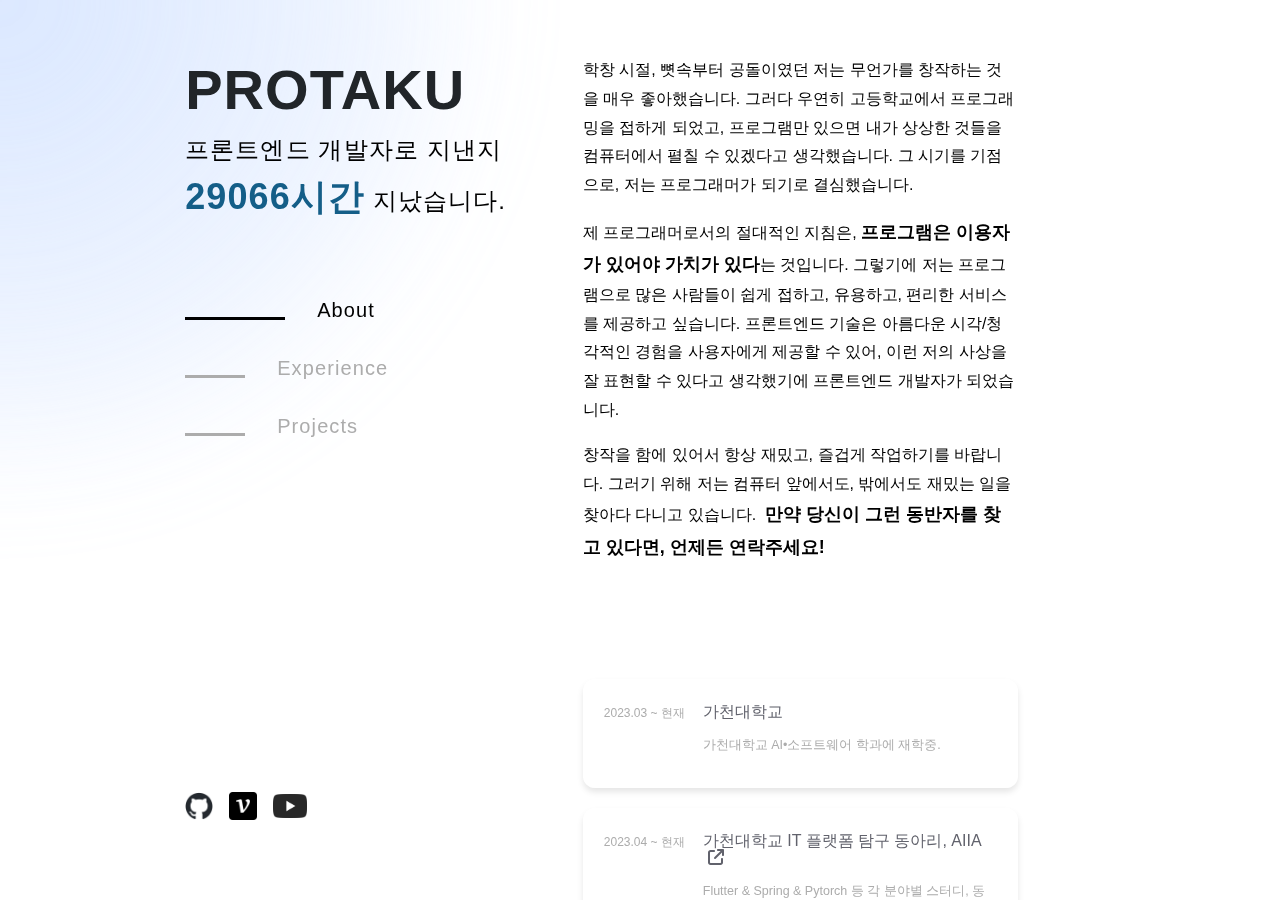
==== commit 2a47eba9: "1.0.4 버전 업데이트" ====
--- a/index.html
+++ b/index.html
@@ -1 +1 @@
-<!doctype html><html lang="en"><head><meta charset="utf-8"/><link rel="icon" href="/favicon.ico"/><meta name="viewport" content="width=device-width,initial-scale=1"/><meta name="theme-color" content="#000000"/><meta name="description" content="Web site created using create-react-app"/><link rel="apple-touch-icon" href="/logo192.png"/><link rel="manifest" href="/manifest.json"/><title>React App</title><script defer="defer" src="/static/js/main.c86753c2.js"></script><link href="/static/css/main.7b330ab9.css" rel="stylesheet"></head><body><noscript>You need to enable JavaScript to run this app.</noscript><div id="root"></div></body></html>+<!doctype html><html lang="en"><head><meta charset="utf-8"/><link rel="icon" href="/favicon.ico"/><meta name="viewport" content="width=device-width,initial-scale=1"/><meta name="theme-color" content="#000000"/><meta name="description" content="Web site created using create-react-app"/><link rel="apple-touch-icon" href="/logo192.png"/><link rel="manifest" href="/manifest.json"/><title>React App</title><script defer="defer" src="/static/js/main.f059bc73.js"></script><link href="/static/css/main.63d7ebe4.css" rel="stylesheet"></head><body><noscript>You need to enable JavaScript to run this app.</noscript><div id="root"></div></body></html>--- a/static/css/main.63d7ebe4.css
+++ b/static/css/main.63d7ebe4.css
@@ -0,0 +1,6 @@
+@charset "UTF-8";/*!
+ * Bootstrap  v5.3.3 (https://getbootstrap.com/)
+ * Copyright 2011-2024 The Bootstrap Authors
+ * Licensed under MIT (https://github.com/twbs/bootstrap/blob/main/LICENSE)
+ */:root,[data-bs-theme=light]{--bs-blue:#0d6efd;--bs-indigo:#6610f2;--bs-purple:#6f42c1;--bs-pink:#d63384;--bs-red:#dc3545;--bs-orange:#fd7e14;--bs-yellow:#ffc107;--bs-green:#198754;--bs-teal:#20c997;--bs-cyan:#0dcaf0;--bs-black:#000;--bs-white:#fff;--bs-gray:#6c757d;--bs-gray-dark:#343a40;--bs-gray-100:#f8f9fa;--bs-gray-200:#e9ecef;--bs-gray-300:#dee2e6;--bs-gray-400:#ced4da;--bs-gray-500:#adb5bd;--bs-gray-600:#6c757d;--bs-gray-700:#495057;--bs-gray-800:#343a40;--bs-gray-900:#212529;--bs-primary:#0d6efd;--bs-secondary:#6c757d;--bs-success:#198754;--bs-info:#0dcaf0;--bs-warning:#ffc107;--bs-danger:#dc3545;--bs-light:#f8f9fa;--bs-dark:#212529;--bs-primary-rgb:13,110,253;--bs-secondary-rgb:108,117,125;--bs-success-rgb:25,135,84;--bs-info-rgb:13,202,240;--bs-warning-rgb:255,193,7;--bs-danger-rgb:220,53,69;--bs-light-rgb:248,249,250;--bs-dark-rgb:33,37,41;--bs-primary-text-emphasis:#052c65;--bs-secondary-text-emphasis:#2b2f32;--bs-success-text-emphasis:#0a3622;--bs-info-text-emphasis:#055160;--bs-warning-text-emphasis:#664d03;--bs-danger-text-emphasis:#58151c;--bs-light-text-emphasis:#495057;--bs-dark-text-emphasis:#495057;--bs-primary-bg-subtle:#cfe2ff;--bs-secondary-bg-subtle:#e2e3e5;--bs-success-bg-subtle:#d1e7dd;--bs-info-bg-subtle:#cff4fc;--bs-warning-bg-subtle:#fff3cd;--bs-danger-bg-subtle:#f8d7da;--bs-light-bg-subtle:#fcfcfd;--bs-dark-bg-subtle:#ced4da;--bs-primary-border-subtle:#9ec5fe;--bs-secondary-border-subtle:#c4c8cb;--bs-success-border-subtle:#a3cfbb;--bs-info-border-subtle:#9eeaf9;--bs-warning-border-subtle:#ffe69c;--bs-danger-border-subtle:#f1aeb5;--bs-light-border-subtle:#e9ecef;--bs-dark-border-subtle:#adb5bd;--bs-white-rgb:255,255,255;--bs-black-rgb:0,0,0;--bs-font-sans-serif:system-ui,-apple-system,"Segoe UI",Roboto,"Helvetica Neue","Noto Sans","Liberation Sans",Arial,sans-serif,"Apple Color Emoji","Segoe UI Emoji","Segoe UI Symbol","Noto Color Emoji";--bs-font-monospace:SFMono-Regular,Menlo,Monaco,Consolas,"Liberation Mono","Courier New",monospace;--bs-gradient:linear-gradient(180deg,#ffffff26,#fff0);--bs-body-font-family:var(--bs-font-sans-serif);--bs-body-font-size:1rem;--bs-body-font-weight:400;--bs-body-line-height:1.5;--bs-body-color:#212529;--bs-body-color-rgb:33,37,41;--bs-body-bg:#fff;--bs-body-bg-rgb:255,255,255;--bs-emphasis-color:#000;--bs-emphasis-color-rgb:0,0,0;--bs-secondary-color:#212529bf;--bs-secondary-color-rgb:33,37,41;--bs-secondary-bg:#e9ecef;--bs-secondary-bg-rgb:233,236,239;--bs-tertiary-color:#21252980;--bs-tertiary-color-rgb:33,37,41;--bs-tertiary-bg:#f8f9fa;--bs-tertiary-bg-rgb:248,249,250;--bs-heading-color:inherit;--bs-link-color:#0d6efd;--bs-link-color-rgb:13,110,253;--bs-link-decoration:underline;--bs-link-hover-color:#0a58ca;--bs-link-hover-color-rgb:10,88,202;--bs-code-color:#d63384;--bs-highlight-color:#212529;--bs-highlight-bg:#fff3cd;--bs-border-width:1px;--bs-border-style:solid;--bs-border-color:#dee2e6;--bs-border-color-translucent:rgba(0,0,0,.175);--bs-border-radius:0.375rem;--bs-border-radius-sm:0.25rem;--bs-border-radius-lg:0.5rem;--bs-border-radius-xl:1rem;--bs-border-radius-xxl:2rem;--bs-border-radius-2xl:var(--bs-border-radius-xxl);--bs-border-radius-pill:50rem;--bs-box-shadow:0 0.5rem 1rem #00000026;--bs-box-shadow-sm:0 0.125rem 0.25rem rgba(0,0,0,.075);--bs-box-shadow-lg:0 1rem 3rem rgba(0,0,0,.175);--bs-box-shadow-inset:inset 0 1px 2px rgba(0,0,0,.075);--bs-focus-ring-width:0.25rem;--bs-focus-ring-opacity:0.25;--bs-focus-ring-color:#0d6efd40;--bs-form-valid-color:#198754;--bs-form-valid-border-color:#198754;--bs-form-invalid-color:#dc3545;--bs-form-invalid-border-color:#dc3545}[data-bs-theme=dark]{--bs-body-color:#dee2e6;--bs-body-color-rgb:222,226,230;--bs-body-bg:#212529;--bs-body-bg-rgb:33,37,41;--bs-emphasis-color:#fff;--bs-emphasis-color-rgb:255,255,255;--bs-secondary-color:#dee2e6bf;--bs-secondary-color-rgb:222,226,230;--bs-secondary-bg:#343a40;--bs-secondary-bg-rgb:52,58,64;--bs-tertiary-color:#dee2e680;--bs-tertiary-color-rgb:222,226,230;--bs-tertiary-bg:#2b3035;--bs-tertiary-bg-rgb:43,48,53;--bs-primary-text-emphasis:#6ea8fe;--bs-secondary-text-emphasis:#a7acb1;--bs-success-text-emphasis:#75b798;--bs-info-text-emphasis:#6edff6;--bs-warning-text-emphasis:#ffda6a;--bs-danger-text-emphasis:#ea868f;--bs-light-text-emphasis:#f8f9fa;--bs-dark-text-emphasis:#dee2e6;--bs-primary-bg-subtle:#031633;--bs-secondary-bg-subtle:#161719;--bs-success-bg-subtle:#051b11;--bs-info-bg-subtle:#032830;--bs-warning-bg-subtle:#332701;--bs-danger-bg-subtle:#2c0b0e;--bs-light-bg-subtle:#343a40;--bs-dark-bg-subtle:#1a1d20;--bs-primary-border-subtle:#084298;--bs-secondary-border-subtle:#41464b;--bs-success-border-subtle:#0f5132;--bs-info-border-subtle:#087990;--bs-warning-border-subtle:#997404;--bs-danger-border-subtle:#842029;--bs-light-border-subtle:#495057;--bs-dark-border-subtle:#343a40;--bs-heading-color:inherit;--bs-link-color:#6ea8fe;--bs-link-hover-color:#8bb9fe;--bs-link-color-rgb:110,168,254;--bs-link-hover-color-rgb:139,185,254;--bs-code-color:#e685b5;--bs-highlight-color:#dee2e6;--bs-highlight-bg:#664d03;--bs-border-color:#495057;--bs-border-color-translucent:#ffffff26;--bs-form-valid-color:#75b798;--bs-form-valid-border-color:#75b798;--bs-form-invalid-color:#ea868f;--bs-form-invalid-border-color:#ea868f;color-scheme:dark}*,:after,:before{box-sizing:border-box}@media (prefers-reduced-motion:no-preference){:root{scroll-behavior:smooth}}body{-webkit-text-size-adjust:100%;-webkit-tap-highlight-color:transparent;background-color:#fff;background-color:var(--bs-body-bg);color:#212529;color:var(--bs-body-color);font-family:system-ui,-apple-system,Segoe UI,Roboto,Helvetica Neue,Noto Sans,Liberation Sans,Arial,sans-serif,Apple Color Emoji,Segoe UI Emoji,Segoe UI Symbol,Noto Color Emoji;font-family:var(--bs-body-font-family);font-size:1rem;font-size:var(--bs-body-font-size);font-weight:400;font-weight:var(--bs-body-font-weight);line-height:1.5;line-height:var(--bs-body-line-height);text-align:var(--bs-body-text-align)}hr{border:0;border-top:1px solid;border-top:var(--bs-border-width) solid;color:inherit;margin:1rem 0;opacity:.25}.h1,.h2,.h3,.h4,.h5,.h6,h1,h2,h3,h4,h5,h6{color:inherit;color:var(--bs-heading-color);font-weight:500;line-height:1.2;margin-bottom:.5rem;margin-top:0}.h1,h1{font-size:calc(1.375rem + 1.5vw)}@media (min-width:1200px){.h1,h1{font-size:2.5rem}}.h2,h2{font-size:calc(1.325rem + .9vw)}@media (min-width:1200px){.h2,h2{font-size:2rem}}.h3,h3{font-size:calc(1.3rem + .6vw)}@media (min-width:1200px){.h3,h3{font-size:1.75rem}}.h4,h4{font-size:calc(1.275rem + .3vw)}@media (min-width:1200px){.h4,h4{font-size:1.5rem}}.h5,h5{font-size:1.25rem}.h6,h6{font-size:1rem}p{margin-bottom:1rem;margin-top:0}abbr[title]{cursor:help;-webkit-text-decoration:underline dotted;text-decoration:underline dotted;-webkit-text-decoration-skip-ink:none;text-decoration-skip-ink:none}address{font-style:normal;line-height:inherit;margin-bottom:1rem}ol,ul{padding-left:2rem}dl,ol,ul{margin-bottom:1rem;margin-top:0}ol ol,ol ul,ul ol,ul ul{margin-bottom:0}dt{font-weight:700}dd{margin-bottom:.5rem;margin-left:0}blockquote{margin:0 0 1rem}b,strong{font-weight:bolder}.small,small{font-size:.875em}.mark,mark{background-color:#fff3cd;background-color:var(--bs-highlight-bg);color:#212529;color:var(--bs-highlight-color);padding:.1875em}sub,sup{font-size:.75em;line-height:0;position:relative;vertical-align:initial}sub{bottom:-.25em}sup{top:-.5em}a{color:#0d6efd;color:rgba(var(--bs-link-color-rgb),var(--bs-link-opacity,1));text-decoration:underline}a:hover{--bs-link-color-rgb:var(--bs-link-hover-color-rgb)}a:not([href]):not([class]),a:not([href]):not([class]):hover{color:inherit;text-decoration:none}code,kbd,pre,samp{font-family:SFMono-Regular,Menlo,Monaco,Consolas,Liberation Mono,Courier New,monospace;font-family:var(--bs-font-monospace);font-size:1em}pre{display:block;font-size:.875em;margin-bottom:1rem;margin-top:0;overflow:auto}pre code{color:inherit;font-size:inherit;word-break:normal}code{word-wrap:break-word;color:#d63384;color:var(--bs-code-color);font-size:.875em}a>code{color:inherit}kbd{background-color:#212529;background-color:var(--bs-body-color);border-radius:.25rem;color:#fff;color:var(--bs-body-bg);font-size:.875em;padding:.1875rem .375rem}kbd kbd{font-size:1em;padding:0}figure{margin:0 0 1rem}img,svg{vertical-align:middle}table{border-collapse:collapse;caption-side:bottom}caption{color:#212529bf;color:var(--bs-secondary-color);padding-bottom:.5rem;padding-top:.5rem;text-align:left}th{text-align:inherit;text-align:-webkit-match-parent}tbody,td,tfoot,th,thead,tr{border:0 solid;border-color:inherit}label{display:inline-block}button{border-radius:0}button:focus:not(:focus-visible){outline:0}button,input,optgroup,select,textarea{font-family:inherit;font-size:inherit;line-height:inherit;margin:0}button,select{text-transform:none}[role=button]{cursor:pointer}select{word-wrap:normal}select:disabled{opacity:1}[list]:not([type=date]):not([type=datetime-local]):not([type=month]):not([type=week]):not([type=time])::-webkit-calendar-picker-indicator{display:none!important}[type=button],[type=reset],[type=submit],button{-webkit-appearance:button}[type=button]:not(:disabled),[type=reset]:not(:disabled),[type=submit]:not(:disabled),button:not(:disabled){cursor:pointer}::-moz-focus-inner{border-style:none;padding:0}textarea{resize:vertical}fieldset{border:0;margin:0;min-width:0;padding:0}legend{float:left;font-size:calc(1.275rem + .3vw);line-height:inherit;margin-bottom:.5rem;padding:0;width:100%}@media (min-width:1200px){legend{font-size:1.5rem}}legend+*{clear:left}::-webkit-datetime-edit-day-field,::-webkit-datetime-edit-fields-wrapper,::-webkit-datetime-edit-hour-field,::-webkit-datetime-edit-minute,::-webkit-datetime-edit-month-field,::-webkit-datetime-edit-text,::-webkit-datetime-edit-year-field{padding:0}::-webkit-inner-spin-button{height:auto}[type=search]{-webkit-appearance:textfield;outline-offset:-2px}::-webkit-search-decoration{-webkit-appearance:none}::-webkit-color-swatch-wrapper{padding:0}::-webkit-file-upload-button{-webkit-appearance:button;font:inherit}::file-selector-button{-webkit-appearance:button;font:inherit}output{display:inline-block}iframe{border:0}summary{cursor:pointer;display:list-item}progress{vertical-align:initial}[hidden]{display:none!important}.lead{font-size:1.25rem;font-weight:300}.display-1{font-size:calc(1.625rem + 4.5vw);font-weight:300;line-height:1.2}@media (min-width:1200px){.display-1{font-size:5rem}}.display-2{font-size:calc(1.575rem + 3.9vw);font-weight:300;line-height:1.2}@media (min-width:1200px){.display-2{font-size:4.5rem}}.display-3{font-size:calc(1.525rem + 3.3vw);font-weight:300;line-height:1.2}@media (min-width:1200px){.display-3{font-size:4rem}}.display-4{font-size:calc(1.475rem + 2.7vw);font-weight:300;line-height:1.2}@media (min-width:1200px){.display-4{font-size:3.5rem}}.display-5{font-size:calc(1.425rem + 2.1vw);font-weight:300;line-height:1.2}@media (min-width:1200px){.display-5{font-size:3rem}}.display-6{font-size:calc(1.375rem + 1.5vw);font-weight:300;line-height:1.2}@media (min-width:1200px){.display-6{font-size:2.5rem}}.list-inline,.list-unstyled{list-style:none;padding-left:0}.list-inline-item{display:inline-block}.list-inline-item:not(:last-child){margin-right:.5rem}.initialism{font-size:.875em;text-transform:uppercase}.blockquote{font-size:1.25rem;margin-bottom:1rem}.blockquote>:last-child{margin-bottom:0}.blockquote-footer{color:#6c757d;font-size:.875em;margin-bottom:1rem;margin-top:-1rem}.blockquote-footer:before{content:"— "}.img-fluid,.img-thumbnail{height:auto;max-width:100%}.img-thumbnail{background-color:#fff;background-color:var(--bs-body-bg);border:1px solid #dee2e6;border:var(--bs-border-width) solid var(--bs-border-color);border-radius:.375rem;border-radius:var(--bs-border-radius);padding:.25rem}.figure{display:inline-block}.figure-img{line-height:1;margin-bottom:.5rem}.figure-caption{color:#212529bf;color:var(--bs-secondary-color);font-size:.875em}.container,.container-fluid,.container-lg,.container-md,.container-sm,.container-xl,.container-xxl{--bs-gutter-x:1.5rem;--bs-gutter-y:0;margin-left:auto;margin-right:auto;padding-left:calc(var(--bs-gutter-x)*.5);padding-right:calc(var(--bs-gutter-x)*.5);width:100%}@media (min-width:576px){.container,.container-sm{max-width:540px}}@media (min-width:768px){.container,.container-md,.container-sm{max-width:720px}}@media (min-width:992px){.container,.container-lg,.container-md,.container-sm{max-width:960px}}@media (min-width:1200px){.container,.container-lg,.container-md,.container-sm,.container-xl{max-width:1140px}}@media (min-width:1400px){.container,.container-lg,.container-md,.container-sm,.container-xl,.container-xxl{max-width:1320px}}:root{--bs-breakpoint-xs:0;--bs-breakpoint-sm:576px;--bs-breakpoint-md:768px;--bs-breakpoint-lg:992px;--bs-breakpoint-xl:1200px;--bs-breakpoint-xxl:1400px}.row{--bs-gutter-x:1.5rem;--bs-gutter-y:0;display:flex;flex-wrap:wrap;margin-left:calc(var(--bs-gutter-x)*-.5);margin-right:calc(var(--bs-gutter-x)*-.5);margin-top:calc(var(--bs-gutter-y)*-1)}.row>*{flex-shrink:0;margin-top:var(--bs-gutter-y);max-width:100%;padding-left:calc(var(--bs-gutter-x)*.5);padding-right:calc(var(--bs-gutter-x)*.5);width:100%}.col{flex:1 0}.row-cols-auto>*{flex:0 0 auto;width:auto}.row-cols-1>*{flex:0 0 auto;width:100%}.row-cols-2>*{flex:0 0 auto;width:50%}.row-cols-3>*{flex:0 0 auto;width:33.33333333%}.row-cols-4>*{flex:0 0 auto;width:25%}.row-cols-5>*{flex:0 0 auto;width:20%}.row-cols-6>*{flex:0 0 auto;width:16.66666667%}.col-auto{flex:0 0 auto;width:auto}.col-1{flex:0 0 auto;width:8.33333333%}.col-2{flex:0 0 auto;width:16.66666667%}.col-3{flex:0 0 auto;width:25%}.col-4{flex:0 0 auto;width:33.33333333%}.col-5{flex:0 0 auto;width:41.66666667%}.col-6{flex:0 0 auto;width:50%}.col-7{flex:0 0 auto;width:58.33333333%}.col-8{flex:0 0 auto;width:66.66666667%}.col-9{flex:0 0 auto;width:75%}.col-10{flex:0 0 auto;width:83.33333333%}.col-11{flex:0 0 auto;width:91.66666667%}.col-12{flex:0 0 auto;width:100%}.offset-1{margin-left:8.33333333%}.offset-2{margin-left:16.66666667%}.offset-3{margin-left:25%}.offset-4{margin-left:33.33333333%}.offset-5{margin-left:41.66666667%}.offset-6{margin-left:50%}.offset-7{margin-left:58.33333333%}.offset-8{margin-left:66.66666667%}.offset-9{margin-left:75%}.offset-10{margin-left:83.33333333%}.offset-11{margin-left:91.66666667%}.g-0,.gx-0{--bs-gutter-x:0}.g-0,.gy-0{--bs-gutter-y:0}.g-1,.gx-1{--bs-gutter-x:0.25rem}.g-1,.gy-1{--bs-gutter-y:0.25rem}.g-2,.gx-2{--bs-gutter-x:0.5rem}.g-2,.gy-2{--bs-gutter-y:0.5rem}.g-3,.gx-3{--bs-gutter-x:1rem}.g-3,.gy-3{--bs-gutter-y:1rem}.g-4,.gx-4{--bs-gutter-x:1.5rem}.g-4,.gy-4{--bs-gutter-y:1.5rem}.g-5,.gx-5{--bs-gutter-x:3rem}.g-5,.gy-5{--bs-gutter-y:3rem}@media (min-width:576px){.col-sm{flex:1 0}.row-cols-sm-auto>*{flex:0 0 auto;width:auto}.row-cols-sm-1>*{flex:0 0 auto;width:100%}.row-cols-sm-2>*{flex:0 0 auto;width:50%}.row-cols-sm-3>*{flex:0 0 auto;width:33.33333333%}.row-cols-sm-4>*{flex:0 0 auto;width:25%}.row-cols-sm-5>*{flex:0 0 auto;width:20%}.row-cols-sm-6>*{flex:0 0 auto;width:16.66666667%}.col-sm-auto{flex:0 0 auto;width:auto}.col-sm-1{flex:0 0 auto;width:8.33333333%}.col-sm-2{flex:0 0 auto;width:16.66666667%}.col-sm-3{flex:0 0 auto;width:25%}.col-sm-4{flex:0 0 auto;width:33.33333333%}.col-sm-5{flex:0 0 auto;width:41.66666667%}.col-sm-6{flex:0 0 auto;width:50%}.col-sm-7{flex:0 0 auto;width:58.33333333%}.col-sm-8{flex:0 0 auto;width:66.66666667%}.col-sm-9{flex:0 0 auto;width:75%}.col-sm-10{flex:0 0 auto;width:83.33333333%}.col-sm-11{flex:0 0 auto;width:91.66666667%}.col-sm-12{flex:0 0 auto;width:100%}.offset-sm-0{margin-left:0}.offset-sm-1{margin-left:8.33333333%}.offset-sm-2{margin-left:16.66666667%}.offset-sm-3{margin-left:25%}.offset-sm-4{margin-left:33.33333333%}.offset-sm-5{margin-left:41.66666667%}.offset-sm-6{margin-left:50%}.offset-sm-7{margin-left:58.33333333%}.offset-sm-8{margin-left:66.66666667%}.offset-sm-9{margin-left:75%}.offset-sm-10{margin-left:83.33333333%}.offset-sm-11{margin-left:91.66666667%}.g-sm-0,.gx-sm-0{--bs-gutter-x:0}.g-sm-0,.gy-sm-0{--bs-gutter-y:0}.g-sm-1,.gx-sm-1{--bs-gutter-x:0.25rem}.g-sm-1,.gy-sm-1{--bs-gutter-y:0.25rem}.g-sm-2,.gx-sm-2{--bs-gutter-x:0.5rem}.g-sm-2,.gy-sm-2{--bs-gutter-y:0.5rem}.g-sm-3,.gx-sm-3{--bs-gutter-x:1rem}.g-sm-3,.gy-sm-3{--bs-gutter-y:1rem}.g-sm-4,.gx-sm-4{--bs-gutter-x:1.5rem}.g-sm-4,.gy-sm-4{--bs-gutter-y:1.5rem}.g-sm-5,.gx-sm-5{--bs-gutter-x:3rem}.g-sm-5,.gy-sm-5{--bs-gutter-y:3rem}}@media (min-width:768px){.col-md{flex:1 0}.row-cols-md-auto>*{flex:0 0 auto;width:auto}.row-cols-md-1>*{flex:0 0 auto;width:100%}.row-cols-md-2>*{flex:0 0 auto;width:50%}.row-cols-md-3>*{flex:0 0 auto;width:33.33333333%}.row-cols-md-4>*{flex:0 0 auto;width:25%}.row-cols-md-5>*{flex:0 0 auto;width:20%}.row-cols-md-6>*{flex:0 0 auto;width:16.66666667%}.col-md-auto{flex:0 0 auto;width:auto}.col-md-1{flex:0 0 auto;width:8.33333333%}.col-md-2{flex:0 0 auto;width:16.66666667%}.col-md-3{flex:0 0 auto;width:25%}.col-md-4{flex:0 0 auto;width:33.33333333%}.col-md-5{flex:0 0 auto;width:41.66666667%}.col-md-6{flex:0 0 auto;width:50%}.col-md-7{flex:0 0 auto;width:58.33333333%}.col-md-8{flex:0 0 auto;width:66.66666667%}.col-md-9{flex:0 0 auto;width:75%}.col-md-10{flex:0 0 auto;width:83.33333333%}.col-md-11{flex:0 0 auto;width:91.66666667%}.col-md-12{flex:0 0 auto;width:100%}.offset-md-0{margin-left:0}.offset-md-1{margin-left:8.33333333%}.offset-md-2{margin-left:16.66666667%}.offset-md-3{margin-left:25%}.offset-md-4{margin-left:33.33333333%}.offset-md-5{margin-left:41.66666667%}.offset-md-6{margin-left:50%}.offset-md-7{margin-left:58.33333333%}.offset-md-8{margin-left:66.66666667%}.offset-md-9{margin-left:75%}.offset-md-10{margin-left:83.33333333%}.offset-md-11{margin-left:91.66666667%}.g-md-0,.gx-md-0{--bs-gutter-x:0}.g-md-0,.gy-md-0{--bs-gutter-y:0}.g-md-1,.gx-md-1{--bs-gutter-x:0.25rem}.g-md-1,.gy-md-1{--bs-gutter-y:0.25rem}.g-md-2,.gx-md-2{--bs-gutter-x:0.5rem}.g-md-2,.gy-md-2{--bs-gutter-y:0.5rem}.g-md-3,.gx-md-3{--bs-gutter-x:1rem}.g-md-3,.gy-md-3{--bs-gutter-y:1rem}.g-md-4,.gx-md-4{--bs-gutter-x:1.5rem}.g-md-4,.gy-md-4{--bs-gutter-y:1.5rem}.g-md-5,.gx-md-5{--bs-gutter-x:3rem}.g-md-5,.gy-md-5{--bs-gutter-y:3rem}}@media (min-width:992px){.col-lg{flex:1 0}.row-cols-lg-auto>*{flex:0 0 auto;width:auto}.row-cols-lg-1>*{flex:0 0 auto;width:100%}.row-cols-lg-2>*{flex:0 0 auto;width:50%}.row-cols-lg-3>*{flex:0 0 auto;width:33.33333333%}.row-cols-lg-4>*{flex:0 0 auto;width:25%}.row-cols-lg-5>*{flex:0 0 auto;width:20%}.row-cols-lg-6>*{flex:0 0 auto;width:16.66666667%}.col-lg-auto{flex:0 0 auto;width:auto}.col-lg-1{flex:0 0 auto;width:8.33333333%}.col-lg-2{flex:0 0 auto;width:16.66666667%}.col-lg-3{flex:0 0 auto;width:25%}.col-lg-4{flex:0 0 auto;width:33.33333333%}.col-lg-5{flex:0 0 auto;width:41.66666667%}.col-lg-6{flex:0 0 auto;width:50%}.col-lg-7{flex:0 0 auto;width:58.33333333%}.col-lg-8{flex:0 0 auto;width:66.66666667%}.col-lg-9{flex:0 0 auto;width:75%}.col-lg-10{flex:0 0 auto;width:83.33333333%}.col-lg-11{flex:0 0 auto;width:91.66666667%}.col-lg-12{flex:0 0 auto;width:100%}.offset-lg-0{margin-left:0}.offset-lg-1{margin-left:8.33333333%}.offset-lg-2{margin-left:16.66666667%}.offset-lg-3{margin-left:25%}.offset-lg-4{margin-left:33.33333333%}.offset-lg-5{margin-left:41.66666667%}.offset-lg-6{margin-left:50%}.offset-lg-7{margin-left:58.33333333%}.offset-lg-8{margin-left:66.66666667%}.offset-lg-9{margin-left:75%}.offset-lg-10{margin-left:83.33333333%}.offset-lg-11{margin-left:91.66666667%}.g-lg-0,.gx-lg-0{--bs-gutter-x:0}.g-lg-0,.gy-lg-0{--bs-gutter-y:0}.g-lg-1,.gx-lg-1{--bs-gutter-x:0.25rem}.g-lg-1,.gy-lg-1{--bs-gutter-y:0.25rem}.g-lg-2,.gx-lg-2{--bs-gutter-x:0.5rem}.g-lg-2,.gy-lg-2{--bs-gutter-y:0.5rem}.g-lg-3,.gx-lg-3{--bs-gutter-x:1rem}.g-lg-3,.gy-lg-3{--bs-gutter-y:1rem}.g-lg-4,.gx-lg-4{--bs-gutter-x:1.5rem}.g-lg-4,.gy-lg-4{--bs-gutter-y:1.5rem}.g-lg-5,.gx-lg-5{--bs-gutter-x:3rem}.g-lg-5,.gy-lg-5{--bs-gutter-y:3rem}}@media (min-width:1200px){.col-xl{flex:1 0}.row-cols-xl-auto>*{flex:0 0 auto;width:auto}.row-cols-xl-1>*{flex:0 0 auto;width:100%}.row-cols-xl-2>*{flex:0 0 auto;width:50%}.row-cols-xl-3>*{flex:0 0 auto;width:33.33333333%}.row-cols-xl-4>*{flex:0 0 auto;width:25%}.row-cols-xl-5>*{flex:0 0 auto;width:20%}.row-cols-xl-6>*{flex:0 0 auto;width:16.66666667%}.col-xl-auto{flex:0 0 auto;width:auto}.col-xl-1{flex:0 0 auto;width:8.33333333%}.col-xl-2{flex:0 0 auto;width:16.66666667%}.col-xl-3{flex:0 0 auto;width:25%}.col-xl-4{flex:0 0 auto;width:33.33333333%}.col-xl-5{flex:0 0 auto;width:41.66666667%}.col-xl-6{flex:0 0 auto;width:50%}.col-xl-7{flex:0 0 auto;width:58.33333333%}.col-xl-8{flex:0 0 auto;width:66.66666667%}.col-xl-9{flex:0 0 auto;width:75%}.col-xl-10{flex:0 0 auto;width:83.33333333%}.col-xl-11{flex:0 0 auto;width:91.66666667%}.col-xl-12{flex:0 0 auto;width:100%}.offset-xl-0{margin-left:0}.offset-xl-1{margin-left:8.33333333%}.offset-xl-2{margin-left:16.66666667%}.offset-xl-3{margin-left:25%}.offset-xl-4{margin-left:33.33333333%}.offset-xl-5{margin-left:41.66666667%}.offset-xl-6{margin-left:50%}.offset-xl-7{margin-left:58.33333333%}.offset-xl-8{margin-left:66.66666667%}.offset-xl-9{margin-left:75%}.offset-xl-10{margin-left:83.33333333%}.offset-xl-11{margin-left:91.66666667%}.g-xl-0,.gx-xl-0{--bs-gutter-x:0}.g-xl-0,.gy-xl-0{--bs-gutter-y:0}.g-xl-1,.gx-xl-1{--bs-gutter-x:0.25rem}.g-xl-1,.gy-xl-1{--bs-gutter-y:0.25rem}.g-xl-2,.gx-xl-2{--bs-gutter-x:0.5rem}.g-xl-2,.gy-xl-2{--bs-gutter-y:0.5rem}.g-xl-3,.gx-xl-3{--bs-gutter-x:1rem}.g-xl-3,.gy-xl-3{--bs-gutter-y:1rem}.g-xl-4,.gx-xl-4{--bs-gutter-x:1.5rem}.g-xl-4,.gy-xl-4{--bs-gutter-y:1.5rem}.g-xl-5,.gx-xl-5{--bs-gutter-x:3rem}.g-xl-5,.gy-xl-5{--bs-gutter-y:3rem}}@media (min-width:1400px){.col-xxl{flex:1 0}.row-cols-xxl-auto>*{flex:0 0 auto;width:auto}.row-cols-xxl-1>*{flex:0 0 auto;width:100%}.row-cols-xxl-2>*{flex:0 0 auto;width:50%}.row-cols-xxl-3>*{flex:0 0 auto;width:33.33333333%}.row-cols-xxl-4>*{flex:0 0 auto;width:25%}.row-cols-xxl-5>*{flex:0 0 auto;width:20%}.row-cols-xxl-6>*{flex:0 0 auto;width:16.66666667%}.col-xxl-auto{flex:0 0 auto;width:auto}.col-xxl-1{flex:0 0 auto;width:8.33333333%}.col-xxl-2{flex:0 0 auto;width:16.66666667%}.col-xxl-3{flex:0 0 auto;width:25%}.col-xxl-4{flex:0 0 auto;width:33.33333333%}.col-xxl-5{flex:0 0 auto;width:41.66666667%}.col-xxl-6{flex:0 0 auto;width:50%}.col-xxl-7{flex:0 0 auto;width:58.33333333%}.col-xxl-8{flex:0 0 auto;width:66.66666667%}.col-xxl-9{flex:0 0 auto;width:75%}.col-xxl-10{flex:0 0 auto;width:83.33333333%}.col-xxl-11{flex:0 0 auto;width:91.66666667%}.col-xxl-12{flex:0 0 auto;width:100%}.offset-xxl-0{margin-left:0}.offset-xxl-1{margin-left:8.33333333%}.offset-xxl-2{margin-left:16.66666667%}.offset-xxl-3{margin-left:25%}.offset-xxl-4{margin-left:33.33333333%}.offset-xxl-5{margin-left:41.66666667%}.offset-xxl-6{margin-left:50%}.offset-xxl-7{margin-left:58.33333333%}.offset-xxl-8{margin-left:66.66666667%}.offset-xxl-9{margin-left:75%}.offset-xxl-10{margin-left:83.33333333%}.offset-xxl-11{margin-left:91.66666667%}.g-xxl-0,.gx-xxl-0{--bs-gutter-x:0}.g-xxl-0,.gy-xxl-0{--bs-gutter-y:0}.g-xxl-1,.gx-xxl-1{--bs-gutter-x:0.25rem}.g-xxl-1,.gy-xxl-1{--bs-gutter-y:0.25rem}.g-xxl-2,.gx-xxl-2{--bs-gutter-x:0.5rem}.g-xxl-2,.gy-xxl-2{--bs-gutter-y:0.5rem}.g-xxl-3,.gx-xxl-3{--bs-gutter-x:1rem}.g-xxl-3,.gy-xxl-3{--bs-gutter-y:1rem}.g-xxl-4,.gx-xxl-4{--bs-gutter-x:1.5rem}.g-xxl-4,.gy-xxl-4{--bs-gutter-y:1.5rem}.g-xxl-5,.gx-xxl-5{--bs-gutter-x:3rem}.g-xxl-5,.gy-xxl-5{--bs-gutter-y:3rem}}.table{--bs-table-color-type:initial;--bs-table-bg-type:initial;--bs-table-color-state:initial;--bs-table-bg-state:initial;--bs-table-color:var(--bs-emphasis-color);--bs-table-bg:var(--bs-body-bg);--bs-table-border-color:var(--bs-border-color);--bs-table-accent-bg:#0000;--bs-table-striped-color:var(--bs-emphasis-color);--bs-table-striped-bg:rgba(var(--bs-emphasis-color-rgb),0.05);--bs-table-active-color:var(--bs-emphasis-color);--bs-table-active-bg:rgba(var(--bs-emphasis-color-rgb),0.1);--bs-table-hover-color:var(--bs-emphasis-color);--bs-table-hover-bg:rgba(var(--bs-emphasis-color-rgb),0.075);border-color:var(--bs-table-border-color);margin-bottom:1rem;vertical-align:top;width:100%}.table>:not(caption)>*>*{background-color:var(--bs-table-bg);border-bottom-width:1px;border-bottom-width:var(--bs-border-width);box-shadow:inset 0 0 0 9999px var(--bs-table-accent-bg);box-shadow:inset 0 0 0 9999px var(--bs-table-bg-state,var(--bs-table-bg-type,var(--bs-table-accent-bg)));color:var(--bs-table-color);color:var(--bs-table-color-state,var(--bs-table-color-type,var(--bs-table-color)));padding:.5rem}.table>tbody{vertical-align:inherit}.table>thead{vertical-align:bottom}.table-group-divider{border-top:2px solid;border-top:calc(var(--bs-border-width)*2) solid}.caption-top{caption-side:top}.table-sm>:not(caption)>*>*{padding:.25rem}.table-bordered>:not(caption)>*{border-width:1px 0;border-width:var(--bs-border-width) 0}.table-bordered>:not(caption)>*>*{border-width:0 1px;border-width:0 var(--bs-border-width)}.table-borderless>:not(caption)>*>*{border-bottom-width:0}.table-borderless>:not(:first-child){border-top-width:0}.table-striped-columns>:not(caption)>tr>:nth-child(2n),.table-striped>tbody>tr:nth-of-type(odd)>*{--bs-table-color-type:var(--bs-table-striped-color);--bs-table-bg-type:var(--bs-table-striped-bg)}.table-active{--bs-table-color-state:var(--bs-table-active-color);--bs-table-bg-state:var(--bs-table-active-bg)}.table-hover>tbody>tr:hover>*{--bs-table-color-state:var(--bs-table-hover-color);--bs-table-bg-state:var(--bs-table-hover-bg)}.table-primary{--bs-table-color:#000;--bs-table-bg:#cfe2ff;--bs-table-border-color:#a6b5cc;--bs-table-striped-bg:#c5d7f2;--bs-table-striped-color:#000;--bs-table-active-bg:#bacbe6;--bs-table-active-color:#000;--bs-table-hover-bg:#bfd1ec;--bs-table-hover-color:#000}.table-primary,.table-secondary{border-color:var(--bs-table-border-color);color:var(--bs-table-color)}.table-secondary{--bs-table-color:#000;--bs-table-bg:#e2e3e5;--bs-table-border-color:#b5b6b7;--bs-table-striped-bg:#d7d8da;--bs-table-striped-color:#000;--bs-table-active-bg:#cbccce;--bs-table-active-color:#000;--bs-table-hover-bg:#d1d2d4;--bs-table-hover-color:#000}.table-success{--bs-table-color:#000;--bs-table-bg:#d1e7dd;--bs-table-border-color:#a7b9b1;--bs-table-striped-bg:#c7dbd2;--bs-table-striped-color:#000;--bs-table-active-bg:#bcd0c7;--bs-table-active-color:#000;--bs-table-hover-bg:#c1d6cc;--bs-table-hover-color:#000}.table-info,.table-success{border-color:var(--bs-table-border-color);color:var(--bs-table-color)}.table-info{--bs-table-color:#000;--bs-table-bg:#cff4fc;--bs-table-border-color:#a6c3ca;--bs-table-striped-bg:#c5e8ef;--bs-table-striped-color:#000;--bs-table-active-bg:#badce3;--bs-table-active-color:#000;--bs-table-hover-bg:#bfe2e9;--bs-table-hover-color:#000}.table-warning{--bs-table-color:#000;--bs-table-bg:#fff3cd;--bs-table-border-color:#ccc2a4;--bs-table-striped-bg:#f2e7c3;--bs-table-striped-color:#000;--bs-table-active-bg:#e6dbb9;--bs-table-active-color:#000;--bs-table-hover-bg:#ece1be;--bs-table-hover-color:#000}.table-danger,.table-warning{border-color:var(--bs-table-border-color);color:var(--bs-table-color)}.table-danger{--bs-table-color:#000;--bs-table-bg:#f8d7da;--bs-table-border-color:#c6acae;--bs-table-striped-bg:#eccccf;--bs-table-striped-color:#000;--bs-table-active-bg:#dfc2c4;--bs-table-active-color:#000;--bs-table-hover-bg:#e5c7ca;--bs-table-hover-color:#000}.table-light{--bs-table-color:#000;--bs-table-bg:#f8f9fa;--bs-table-border-color:#c6c7c8;--bs-table-striped-bg:#ecedee;--bs-table-striped-color:#000;--bs-table-active-bg:#dfe0e1;--bs-table-active-color:#000;--bs-table-hover-bg:#e5e6e7;--bs-table-hover-color:#000}.table-dark,.table-light{border-color:var(--bs-table-border-color);color:var(--bs-table-color)}.table-dark{--bs-table-color:#fff;--bs-table-bg:#212529;--bs-table-border-color:#4d5154;--bs-table-striped-bg:#2c3034;--bs-table-striped-color:#fff;--bs-table-active-bg:#373b3e;--bs-table-active-color:#fff;--bs-table-hover-bg:#323539;--bs-table-hover-color:#fff}.table-responsive{-webkit-overflow-scrolling:touch;overflow-x:auto}@media (max-width:575.98px){.table-responsive-sm{-webkit-overflow-scrolling:touch;overflow-x:auto}}@media (max-width:767.98px){.table-responsive-md{-webkit-overflow-scrolling:touch;overflow-x:auto}}@media (max-width:991.98px){.table-responsive-lg{-webkit-overflow-scrolling:touch;overflow-x:auto}}@media (max-width:1199.98px){.table-responsive-xl{-webkit-overflow-scrolling:touch;overflow-x:auto}}@media (max-width:1399.98px){.table-responsive-xxl{-webkit-overflow-scrolling:touch;overflow-x:auto}}.form-label{margin-bottom:.5rem}.col-form-label{font-size:inherit;line-height:1.5;margin-bottom:0;padding-bottom:calc(.375rem + 1px);padding-bottom:calc(.375rem + var(--bs-border-width));padding-top:calc(.375rem + 1px);padding-top:calc(.375rem + var(--bs-border-width))}.col-form-label-lg{font-size:1.25rem;padding-bottom:calc(.5rem + 1px);padding-bottom:calc(.5rem + var(--bs-border-width));padding-top:calc(.5rem + 1px);padding-top:calc(.5rem + var(--bs-border-width))}.col-form-label-sm{font-size:.875rem;padding-bottom:calc(.25rem + 1px);padding-bottom:calc(.25rem + var(--bs-border-width));padding-top:calc(.25rem + 1px);padding-top:calc(.25rem + var(--bs-border-width))}.form-text{color:#212529bf;color:var(--bs-secondary-color);font-size:.875em;margin-top:.25rem}.form-control{-webkit-appearance:none;appearance:none;background-clip:padding-box;background-color:#fff;background-color:var(--bs-body-bg);border:1px solid #dee2e6;border:var(--bs-border-width) solid var(--bs-border-color);border-radius:.375rem;border-radius:var(--bs-border-radius);color:#212529;color:var(--bs-body-color);display:block;font-size:1rem;font-weight:400;line-height:1.5;padding:.375rem .75rem;transition:border-color .15s ease-in-out,box-shadow .15s ease-in-out;width:100%}@media (prefers-reduced-motion:reduce){.form-control{transition:none}}.form-control[type=file]{overflow:hidden}.form-control[type=file]:not(:disabled):not([readonly]){cursor:pointer}.form-control:focus{background-color:#fff;background-color:var(--bs-body-bg);border-color:#86b7fe;box-shadow:0 0 0 .25rem #0d6efd40;color:#212529;color:var(--bs-body-color);outline:0}.form-control::-webkit-date-and-time-value{height:1.5em;margin:0;min-width:85px}.form-control::-webkit-datetime-edit{display:block;padding:0}.form-control::placeholder{color:#212529bf;color:var(--bs-secondary-color);opacity:1}.form-control:disabled{background-color:#e9ecef;background-color:var(--bs-secondary-bg);opacity:1}.form-control::-webkit-file-upload-button{background-color:#f8f9fa;background-color:var(--bs-tertiary-bg);border:0 solid;border-color:inherit;border-inline-end-width:1px;border-inline-end-width:var(--bs-border-width);border-radius:0;color:#212529;color:var(--bs-body-color);margin:-.375rem -.75rem;margin-inline-end:.75rem;padding:.375rem .75rem;pointer-events:none;-webkit-transition:color .15s ease-in-out,background-color .15s ease-in-out,border-color .15s ease-in-out,box-shadow .15s ease-in-out;transition:color .15s ease-in-out,background-color .15s ease-in-out,border-color .15s ease-in-out,box-shadow .15s ease-in-out}.form-control::file-selector-button{background-color:#f8f9fa;background-color:var(--bs-tertiary-bg);border:0 solid;border-color:inherit;border-inline-end-width:1px;border-inline-end-width:var(--bs-border-width);border-radius:0;color:#212529;color:var(--bs-body-color);margin:-.375rem -.75rem;margin-inline-end:.75rem;padding:.375rem .75rem;pointer-events:none;transition:color .15s ease-in-out,background-color .15s ease-in-out,border-color .15s ease-in-out,box-shadow .15s ease-in-out}@media (prefers-reduced-motion:reduce){.form-control::-webkit-file-upload-button{-webkit-transition:none;transition:none}.form-control::file-selector-button{transition:none}}.form-control:hover:not(:disabled):not([readonly])::-webkit-file-upload-button{background-color:#e9ecef;background-color:var(--bs-secondary-bg)}.form-control:hover:not(:disabled):not([readonly])::file-selector-button{background-color:#e9ecef;background-color:var(--bs-secondary-bg)}.form-control-plaintext{background-color:initial;border:solid #0000;border-width:1px 0;border-width:var(--bs-border-width) 0;color:#212529;color:var(--bs-body-color);display:block;line-height:1.5;margin-bottom:0;padding:.375rem 0;width:100%}.form-control-plaintext:focus{outline:0}.form-control-plaintext.form-control-lg,.form-control-plaintext.form-control-sm{padding-left:0;padding-right:0}.form-control-sm{border-radius:.25rem;border-radius:var(--bs-border-radius-sm);font-size:.875rem;min-height:calc(1.5em + .5rem + 2px);min-height:calc(1.5em + .5rem + var(--bs-border-width)*2);padding:.25rem .5rem}.form-control-sm::-webkit-file-upload-button{margin:-.25rem -.5rem;margin-inline-end:.5rem;padding:.25rem .5rem}.form-control-sm::file-selector-button{margin:-.25rem -.5rem;margin-inline-end:.5rem;padding:.25rem .5rem}.form-control-lg{border-radius:.5rem;border-radius:var(--bs-border-radius-lg);font-size:1.25rem;min-height:calc(1.5em + 1rem + 2px);min-height:calc(1.5em + 1rem + var(--bs-border-width)*2);padding:.5rem 1rem}.form-control-lg::-webkit-file-upload-button{margin:-.5rem -1rem;margin-inline-end:1rem;padding:.5rem 1rem}.form-control-lg::file-selector-button{margin:-.5rem -1rem;margin-inline-end:1rem;padding:.5rem 1rem}textarea.form-control{min-height:calc(1.5em + .75rem + 2px);min-height:calc(1.5em + .75rem + var(--bs-border-width)*2)}textarea.form-control-sm{min-height:calc(1.5em + .5rem + 2px);min-height:calc(1.5em + .5rem + var(--bs-border-width)*2)}textarea.form-control-lg{min-height:calc(1.5em + 1rem + 2px);min-height:calc(1.5em + 1rem + var(--bs-border-width)*2)}.form-control-color{height:calc(1.5em + .75rem + 2px);height:calc(1.5em + .75rem + var(--bs-border-width)*2);padding:.375rem;width:3rem}.form-control-color:not(:disabled):not([readonly]){cursor:pointer}.form-control-color::-moz-color-swatch{border:0!important;border-radius:.375rem;border-radius:var(--bs-border-radius)}.form-control-color::-webkit-color-swatch{border:0!important;border-radius:.375rem;border-radius:var(--bs-border-radius)}.form-control-color.form-control-sm{height:calc(1.5em + .5rem + 2px);height:calc(1.5em + .5rem + var(--bs-border-width)*2)}.form-control-color.form-control-lg{height:calc(1.5em + 1rem + 2px);height:calc(1.5em + 1rem + var(--bs-border-width)*2)}.form-select{--bs-form-select-bg-img:url("data:image/svg+xml;charset=utf-8,%3Csvg xmlns='http://www.w3.org/2000/svg' viewBox='0 0 16 16'%3E%3Cpath fill='none' stroke='%23343a40' stroke-linecap='round' stroke-linejoin='round' stroke-width='2' d='m2 5 6 6 6-6'/%3E%3C/svg%3E");-webkit-appearance:none;appearance:none;background-color:#fff;background-color:var(--bs-body-bg);background-image:var(--bs-form-select-bg-img),none;background-image:var(--bs-form-select-bg-img),var(--bs-form-select-bg-icon,none);background-position:right .75rem center;background-repeat:no-repeat;background-size:16px 12px;border:1px solid #dee2e6;border:var(--bs-border-width) solid var(--bs-border-color);border-radius:.375rem;border-radius:var(--bs-border-radius);color:#212529;color:var(--bs-body-color);display:block;font-size:1rem;font-weight:400;line-height:1.5;padding:.375rem 2.25rem .375rem .75rem;transition:border-color .15s ease-in-out,box-shadow .15s ease-in-out;width:100%}@media (prefers-reduced-motion:reduce){.form-select{transition:none}}.form-select:focus{border-color:#86b7fe;box-shadow:0 0 0 .25rem #0d6efd40;outline:0}.form-select[multiple],.form-select[size]:not([size="1"]){background-image:none;padding-right:.75rem}.form-select:disabled{background-color:#e9ecef;background-color:var(--bs-secondary-bg)}.form-select:-moz-focusring{color:#0000;text-shadow:0 0 0 #212529;text-shadow:0 0 0 var(--bs-body-color)}.form-select-sm{border-radius:.25rem;border-radius:var(--bs-border-radius-sm);font-size:.875rem;padding-bottom:.25rem;padding-left:.5rem;padding-top:.25rem}.form-select-lg{border-radius:.5rem;border-radius:var(--bs-border-radius-lg);font-size:1.25rem;padding-bottom:.5rem;padding-left:1rem;padding-top:.5rem}[data-bs-theme=dark] .form-select{--bs-form-select-bg-img:url("data:image/svg+xml;charset=utf-8,%3Csvg xmlns='http://www.w3.org/2000/svg' viewBox='0 0 16 16'%3E%3Cpath fill='none' stroke='%23dee2e6' stroke-linecap='round' stroke-linejoin='round' stroke-width='2' d='m2 5 6 6 6-6'/%3E%3C/svg%3E")}.form-check{display:block;margin-bottom:.125rem;min-height:1.5rem;padding-left:1.5em}.form-check .form-check-input{float:left;margin-left:-1.5em}.form-check-reverse{padding-left:0;padding-right:1.5em;text-align:right}.form-check-reverse .form-check-input{float:right;margin-left:0;margin-right:-1.5em}.form-check-input{--bs-form-check-bg:var(--bs-body-bg);-webkit-appearance:none;appearance:none;background-color:var(--bs-form-check-bg);background-image:var(--bs-form-check-bg-image);background-position:50%;background-repeat:no-repeat;background-size:contain;border:1px solid #dee2e6;border:var(--bs-border-width) solid var(--bs-border-color);flex-shrink:0;height:1em;margin-top:.25em;-webkit-print-color-adjust:exact;print-color-adjust:exact;vertical-align:top;width:1em}.form-check-input[type=checkbox]{border-radius:.25em}.form-check-input[type=radio]{border-radius:50%}.form-check-input:active{filter:brightness(90%)}.form-check-input:focus{border-color:#86b7fe;box-shadow:0 0 0 .25rem #0d6efd40;outline:0}.form-check-input:checked{background-color:#0d6efd;border-color:#0d6efd}.form-check-input:checked[type=checkbox]{--bs-form-check-bg-image:url("data:image/svg+xml;charset=utf-8,%3Csvg xmlns='http://www.w3.org/2000/svg' viewBox='0 0 20 20'%3E%3Cpath fill='none' stroke='%23fff' stroke-linecap='round' stroke-linejoin='round' stroke-width='3' d='m6 10 3 3 6-6'/%3E%3C/svg%3E")}.form-check-input:checked[type=radio]{--bs-form-check-bg-image:url("data:image/svg+xml;charset=utf-8,%3Csvg xmlns='http://www.w3.org/2000/svg' viewBox='-4 -4 8 8'%3E%3Ccircle r='2' fill='%23fff'/%3E%3C/svg%3E")}.form-check-input[type=checkbox]:indeterminate{--bs-form-check-bg-image:url("data:image/svg+xml;charset=utf-8,%3Csvg xmlns='http://www.w3.org/2000/svg' viewBox='0 0 20 20'%3E%3Cpath fill='none' stroke='%23fff' stroke-linecap='round' stroke-linejoin='round' stroke-width='3' d='M6 10h8'/%3E%3C/svg%3E");background-color:#0d6efd;border-color:#0d6efd}.form-check-input:disabled{filter:none;opacity:.5;pointer-events:none}.form-check-input:disabled~.form-check-label,.form-check-input[disabled]~.form-check-label{cursor:default;opacity:.5}.form-switch{padding-left:2.5em}.form-switch .form-check-input{--bs-form-switch-bg:url("data:image/svg+xml;charset=utf-8,%3Csvg xmlns='http://www.w3.org/2000/svg' viewBox='-4 -4 8 8'%3E%3Ccircle r='3' fill='rgba(0, 0, 0, 0.25)'/%3E%3C/svg%3E");background-image:var(--bs-form-switch-bg);background-position:0;border-radius:2em;margin-left:-2.5em;transition:background-position .15s ease-in-out;width:2em}@media (prefers-reduced-motion:reduce){.form-switch .form-check-input{transition:none}}.form-switch .form-check-input:focus{--bs-form-switch-bg:url("data:image/svg+xml;charset=utf-8,%3Csvg xmlns='http://www.w3.org/2000/svg' viewBox='-4 -4 8 8'%3E%3Ccircle r='3' fill='%2386b7fe'/%3E%3C/svg%3E")}.form-switch .form-check-input:checked{--bs-form-switch-bg:url("data:image/svg+xml;charset=utf-8,%3Csvg xmlns='http://www.w3.org/2000/svg' viewBox='-4 -4 8 8'%3E%3Ccircle r='3' fill='%23fff'/%3E%3C/svg%3E");background-position:100%}.form-switch.form-check-reverse{padding-left:0;padding-right:2.5em}.form-switch.form-check-reverse .form-check-input{margin-left:0;margin-right:-2.5em}.form-check-inline{display:inline-block;margin-right:1rem}.btn-check{clip:rect(0,0,0,0);pointer-events:none;position:absolute}.btn-check:disabled+.btn,.btn-check[disabled]+.btn{filter:none;opacity:.65;pointer-events:none}[data-bs-theme=dark] .form-switch .form-check-input:not(:checked):not(:focus){--bs-form-switch-bg:url("data:image/svg+xml;charset=utf-8,%3Csvg xmlns='http://www.w3.org/2000/svg' viewBox='-4 -4 8 8'%3E%3Ccircle r='3' fill='rgba(255, 255, 255, 0.25)'/%3E%3C/svg%3E")}.form-range{-webkit-appearance:none;appearance:none;background-color:initial;height:1.5rem;padding:0;width:100%}.form-range:focus{outline:0}.form-range:focus::-webkit-slider-thumb{box-shadow:0 0 0 1px #fff,0 0 0 .25rem #0d6efd40}.form-range:focus::-moz-range-thumb{box-shadow:0 0 0 1px #fff,0 0 0 .25rem #0d6efd40}.form-range::-moz-focus-outer{border:0}.form-range::-webkit-slider-thumb{-webkit-appearance:none;appearance:none;background-color:#0d6efd;border:0;border-radius:1rem;height:1rem;margin-top:-.25rem;-webkit-transition:background-color .15s ease-in-out,border-color .15s ease-in-out,box-shadow .15s ease-in-out;transition:background-color .15s ease-in-out,border-color .15s ease-in-out,box-shadow .15s ease-in-out;width:1rem}@media (prefers-reduced-motion:reduce){.form-range::-webkit-slider-thumb{-webkit-transition:none;transition:none}}.form-range::-webkit-slider-thumb:active{background-color:#b6d4fe}.form-range::-webkit-slider-runnable-track{background-color:#e9ecef;background-color:var(--bs-secondary-bg);border-color:#0000;border-radius:1rem;color:#0000;cursor:pointer;height:.5rem;width:100%}.form-range::-moz-range-thumb{appearance:none;background-color:#0d6efd;border:0;border-radius:1rem;height:1rem;-moz-transition:background-color .15s ease-in-out,border-color .15s ease-in-out,box-shadow .15s ease-in-out;transition:background-color .15s ease-in-out,border-color .15s ease-in-out,box-shadow .15s ease-in-out;width:1rem}@media (prefers-reduced-motion:reduce){.form-range::-moz-range-thumb{-moz-transition:none;transition:none}}.form-range::-moz-range-thumb:active{background-color:#b6d4fe}.form-range::-moz-range-track{background-color:#e9ecef;background-color:var(--bs-secondary-bg);border-color:#0000;border-radius:1rem;color:#0000;cursor:pointer;height:.5rem;width:100%}.form-range:disabled{pointer-events:none}.form-range:disabled::-webkit-slider-thumb{background-color:#212529bf;background-color:var(--bs-secondary-color)}.form-range:disabled::-moz-range-thumb{background-color:#212529bf;background-color:var(--bs-secondary-color)}.form-floating{position:relative}.form-floating>.form-control,.form-floating>.form-control-plaintext,.form-floating>.form-select{height:calc(3.5rem + 2px);height:calc(3.5rem + var(--bs-border-width)*2);line-height:1.25;min-height:calc(3.5rem + 2px);min-height:calc(3.5rem + var(--bs-border-width)*2)}.form-floating>label{border:1px solid #0000;border:var(--bs-border-width) solid #0000;height:100%;left:0;overflow:hidden;padding:1rem .75rem;pointer-events:none;position:absolute;text-align:start;text-overflow:ellipsis;top:0;transform-origin:0 0;transition:opacity .1s ease-in-out,transform .1s ease-in-out;white-space:nowrap;z-index:2}@media (prefers-reduced-motion:reduce){.form-floating>label{transition:none}}.form-floating>.form-control,.form-floating>.form-control-plaintext{padding:1rem .75rem}.form-floating>.form-control-plaintext::placeholder,.form-floating>.form-control::placeholder{color:#0000}.form-floating>.form-control-plaintext:focus,.form-floating>.form-control-plaintext:not(:placeholder-shown),.form-floating>.form-control:focus,.form-floating>.form-control:not(:placeholder-shown){padding-bottom:.625rem;padding-top:1.625rem}.form-floating>.form-control-plaintext:-webkit-autofill,.form-floating>.form-control:-webkit-autofill{padding-bottom:.625rem;padding-top:1.625rem}.form-floating>.form-select{padding-bottom:.625rem;padding-top:1.625rem}.form-floating>.form-control-plaintext~label,.form-floating>.form-control:focus~label,.form-floating>.form-control:not(:placeholder-shown)~label,.form-floating>.form-select~label{color:#212529a6;color:rgba(var(--bs-body-color-rgb),.65);transform:scale(.85) translateY(-.5rem) translateX(.15rem)}.form-floating>.form-control-plaintext~label:after,.form-floating>.form-control:focus~label:after,.form-floating>.form-control:not(:placeholder-shown)~label:after,.form-floating>.form-select~label:after{background-color:#fff;background-color:var(--bs-body-bg);border-radius:.375rem;border-radius:var(--bs-border-radius);content:"";height:1.5em;inset:1rem .375rem;position:absolute;z-index:-1}.form-floating>.form-control:-webkit-autofill~label{color:#212529a6;color:rgba(var(--bs-body-color-rgb),.65);transform:scale(.85) translateY(-.5rem) translateX(.15rem)}.form-floating>.form-control-plaintext~label{border-width:1px 0;border-width:var(--bs-border-width) 0}.form-floating>.form-control:disabled~label,.form-floating>:disabled~label{color:#6c757d}.form-floating>.form-control:disabled~label:after,.form-floating>:disabled~label:after{background-color:#e9ecef;background-color:var(--bs-secondary-bg)}.input-group{align-items:stretch;display:flex;flex-wrap:wrap;position:relative;width:100%}.input-group>.form-control,.input-group>.form-floating,.input-group>.form-select{flex:1 1 auto;min-width:0;position:relative;width:1%}.input-group>.form-control:focus,.input-group>.form-floating:focus-within,.input-group>.form-select:focus{z-index:5}.input-group .btn{position:relative;z-index:2}.input-group .btn:focus{z-index:5}.input-group-text{align-items:center;background-color:#f8f9fa;background-color:var(--bs-tertiary-bg);border:1px solid #dee2e6;border:var(--bs-border-width) solid var(--bs-border-color);border-radius:.375rem;border-radius:var(--bs-border-radius);color:#212529;color:var(--bs-body-color);display:flex;font-size:1rem;font-weight:400;line-height:1.5;padding:.375rem .75rem;text-align:center;white-space:nowrap}.input-group-lg>.btn,.input-group-lg>.form-control,.input-group-lg>.form-select,.input-group-lg>.input-group-text{border-radius:.5rem;border-radius:var(--bs-border-radius-lg);font-size:1.25rem;padding:.5rem 1rem}.input-group-sm>.btn,.input-group-sm>.form-control,.input-group-sm>.form-select,.input-group-sm>.input-group-text{border-radius:.25rem;border-radius:var(--bs-border-radius-sm);font-size:.875rem;padding:.25rem .5rem}.input-group-lg>.form-select,.input-group-sm>.form-select{padding-right:3rem}.input-group.has-validation>.dropdown-toggle:nth-last-child(n+4),.input-group.has-validation>.form-floating:nth-last-child(n+3)>.form-control,.input-group.has-validation>.form-floating:nth-last-child(n+3)>.form-select,.input-group.has-validation>:nth-last-child(n+3):not(.dropdown-toggle):not(.dropdown-menu):not(.form-floating),.input-group:not(.has-validation)>.dropdown-toggle:nth-last-child(n+3),.input-group:not(.has-validation)>.form-floating:not(:last-child)>.form-control,.input-group:not(.has-validation)>.form-floating:not(:last-child)>.form-select,.input-group:not(.has-validation)>:not(:last-child):not(.dropdown-toggle):not(.dropdown-menu):not(.form-floating){border-bottom-right-radius:0;border-top-right-radius:0}.input-group>:not(:first-child):not(.dropdown-menu):not(.valid-tooltip):not(.valid-feedback):not(.invalid-tooltip):not(.invalid-feedback){border-bottom-left-radius:0;border-top-left-radius:0;margin-left:-1px;margin-left:calc(var(--bs-border-width)*-1)}.input-group>.form-floating:not(:first-child)>.form-control,.input-group>.form-floating:not(:first-child)>.form-select{border-bottom-left-radius:0;border-top-left-radius:0}.valid-feedback{color:#198754;color:var(--bs-form-valid-color);display:none;font-size:.875em;margin-top:.25rem;width:100%}.valid-tooltip{background-color:#198754;background-color:var(--bs-success);border-radius:.375rem;border-radius:var(--bs-border-radius);color:#fff;display:none;font-size:.875rem;margin-top:.1rem;max-width:100%;padding:.25rem .5rem;position:absolute;top:100%;z-index:5}.is-valid~.valid-feedback,.is-valid~.valid-tooltip,.was-validated :valid~.valid-feedback,.was-validated :valid~.valid-tooltip{display:block}.form-control.is-valid,.was-validated .form-control:valid{background-image:url("data:image/svg+xml;charset=utf-8,%3Csvg xmlns='http://www.w3.org/2000/svg' viewBox='0 0 8 8'%3E%3Cpath fill='%23198754' d='M2.3 6.73.6 4.53c-.4-1.04.46-1.4 1.1-.8l1.1 1.4 3.4-3.8c.6-.63 1.6-.27 1.2.7l-4 4.6c-.43.5-.8.4-1.1.1z'/%3E%3C/svg%3E");background-position:right calc(.375em + .1875rem) center;background-repeat:no-repeat;background-size:calc(.75em + .375rem) calc(.75em + .375rem);border-color:#198754;border-color:var(--bs-form-valid-border-color);padding-right:calc(1.5em + .75rem)}.form-control.is-valid:focus,.was-validated .form-control:valid:focus{border-color:#198754;border-color:var(--bs-form-valid-border-color);box-shadow:0 0 0 .25rem #19875440;box-shadow:0 0 0 .25rem rgba(var(--bs-success-rgb),.25)}.was-validated textarea.form-control:valid,textarea.form-control.is-valid{background-position:top calc(.375em + .1875rem) right calc(.375em + .1875rem);padding-right:calc(1.5em + .75rem)}.form-select.is-valid,.was-validated .form-select:valid{border-color:#198754;border-color:var(--bs-form-valid-border-color)}.form-select.is-valid:not([multiple]):not([size]),.form-select.is-valid:not([multiple])[size="1"],.was-validated .form-select:valid:not([multiple]):not([size]),.was-validated .form-select:valid:not([multiple])[size="1"]{--bs-form-select-bg-icon:url("data:image/svg+xml;charset=utf-8,%3Csvg xmlns='http://www.w3.org/2000/svg' viewBox='0 0 8 8'%3E%3Cpath fill='%23198754' d='M2.3 6.73.6 4.53c-.4-1.04.46-1.4 1.1-.8l1.1 1.4 3.4-3.8c.6-.63 1.6-.27 1.2.7l-4 4.6c-.43.5-.8.4-1.1.1z'/%3E%3C/svg%3E");background-position:right .75rem center,center right 2.25rem;background-size:16px 12px,calc(.75em + .375rem) calc(.75em + .375rem);padding-right:4.125rem}.form-select.is-valid:focus,.was-validated .form-select:valid:focus{border-color:#198754;border-color:var(--bs-form-valid-border-color);box-shadow:0 0 0 .25rem #19875440;box-shadow:0 0 0 .25rem rgba(var(--bs-success-rgb),.25)}.form-control-color.is-valid,.was-validated .form-control-color:valid{width:calc(3.75rem + 1.5em)}.form-check-input.is-valid,.was-validated .form-check-input:valid{border-color:#198754;border-color:var(--bs-form-valid-border-color)}.form-check-input.is-valid:checked,.was-validated .form-check-input:valid:checked{background-color:#198754;background-color:var(--bs-form-valid-color)}.form-check-input.is-valid:focus,.was-validated .form-check-input:valid:focus{box-shadow:0 0 0 .25rem #19875440;box-shadow:0 0 0 .25rem rgba(var(--bs-success-rgb),.25)}.form-check-input.is-valid~.form-check-label,.was-validated .form-check-input:valid~.form-check-label{color:#198754;color:var(--bs-form-valid-color)}.form-check-inline .form-check-input~.valid-feedback{margin-left:.5em}.input-group>.form-control:not(:focus).is-valid,.input-group>.form-floating:not(:focus-within).is-valid,.input-group>.form-select:not(:focus).is-valid,.was-validated .input-group>.form-control:not(:focus):valid,.was-validated .input-group>.form-floating:not(:focus-within):valid,.was-validated .input-group>.form-select:not(:focus):valid{z-index:3}.invalid-feedback{color:#dc3545;color:var(--bs-form-invalid-color);display:none;font-size:.875em;margin-top:.25rem;width:100%}.invalid-tooltip{background-color:#dc3545;background-color:var(--bs-danger);border-radius:.375rem;border-radius:var(--bs-border-radius);color:#fff;display:none;font-size:.875rem;margin-top:.1rem;max-width:100%;padding:.25rem .5rem;position:absolute;top:100%;z-index:5}.is-invalid~.invalid-feedback,.is-invalid~.invalid-tooltip,.was-validated :invalid~.invalid-feedback,.was-validated :invalid~.invalid-tooltip{display:block}.form-control.is-invalid,.was-validated .form-control:invalid{background-image:url("data:image/svg+xml;charset=utf-8,%3Csvg xmlns='http://www.w3.org/2000/svg' width='12' height='12' fill='none' stroke='%23dc3545'%3E%3Ccircle cx='6' cy='6' r='4.5'/%3E%3Cpath stroke-linejoin='round' d='M5.8 3.6h.4L6 6.5z'/%3E%3Ccircle cx='6' cy='8.2' r='.6' fill='%23dc3545' stroke='none'/%3E%3C/svg%3E");background-position:right calc(.375em + .1875rem) center;background-repeat:no-repeat;background-size:calc(.75em + .375rem) calc(.75em + .375rem);border-color:#dc3545;border-color:var(--bs-form-invalid-border-color);padding-right:calc(1.5em + .75rem)}.form-control.is-invalid:focus,.was-validated .form-control:invalid:focus{border-color:#dc3545;border-color:var(--bs-form-invalid-border-color);box-shadow:0 0 0 .25rem #dc354540;box-shadow:0 0 0 .25rem rgba(var(--bs-danger-rgb),.25)}.was-validated textarea.form-control:invalid,textarea.form-control.is-invalid{background-position:top calc(.375em + .1875rem) right calc(.375em + .1875rem);padding-right:calc(1.5em + .75rem)}.form-select.is-invalid,.was-validated .form-select:invalid{border-color:#dc3545;border-color:var(--bs-form-invalid-border-color)}.form-select.is-invalid:not([multiple]):not([size]),.form-select.is-invalid:not([multiple])[size="1"],.was-validated .form-select:invalid:not([multiple]):not([size]),.was-validated .form-select:invalid:not([multiple])[size="1"]{--bs-form-select-bg-icon:url("data:image/svg+xml;charset=utf-8,%3Csvg xmlns='http://www.w3.org/2000/svg' width='12' height='12' fill='none' stroke='%23dc3545'%3E%3Ccircle cx='6' cy='6' r='4.5'/%3E%3Cpath stroke-linejoin='round' d='M5.8 3.6h.4L6 6.5z'/%3E%3Ccircle cx='6' cy='8.2' r='.6' fill='%23dc3545' stroke='none'/%3E%3C/svg%3E");background-position:right .75rem center,center right 2.25rem;background-size:16px 12px,calc(.75em + .375rem) calc(.75em + .375rem);padding-right:4.125rem}.form-select.is-invalid:focus,.was-validated .form-select:invalid:focus{border-color:#dc3545;border-color:var(--bs-form-invalid-border-color);box-shadow:0 0 0 .25rem #dc354540;box-shadow:0 0 0 .25rem rgba(var(--bs-danger-rgb),.25)}.form-control-color.is-invalid,.was-validated .form-control-color:invalid{width:calc(3.75rem + 1.5em)}.form-check-input.is-invalid,.was-validated .form-check-input:invalid{border-color:#dc3545;border-color:var(--bs-form-invalid-border-color)}.form-check-input.is-invalid:checked,.was-validated .form-check-input:invalid:checked{background-color:#dc3545;background-color:var(--bs-form-invalid-color)}.form-check-input.is-invalid:focus,.was-validated .form-check-input:invalid:focus{box-shadow:0 0 0 .25rem #dc354540;box-shadow:0 0 0 .25rem rgba(var(--bs-danger-rgb),.25)}.form-check-input.is-invalid~.form-check-label,.was-validated .form-check-input:invalid~.form-check-label{color:#dc3545;color:var(--bs-form-invalid-color)}.form-check-inline .form-check-input~.invalid-feedback{margin-left:.5em}.input-group>.form-control:not(:focus).is-invalid,.input-group>.form-floating:not(:focus-within).is-invalid,.input-group>.form-select:not(:focus).is-invalid,.was-validated .input-group>.form-control:not(:focus):invalid,.was-validated .input-group>.form-floating:not(:focus-within):invalid,.was-validated .input-group>.form-select:not(:focus):invalid{z-index:4}.btn{--bs-btn-padding-x:0.75rem;--bs-btn-padding-y:0.375rem;--bs-btn-font-family: ;--bs-btn-font-size:1rem;--bs-btn-font-weight:400;--bs-btn-line-height:1.5;--bs-btn-color:var(--bs-body-color);--bs-btn-bg:#0000;--bs-btn-border-width:var(--bs-border-width);--bs-btn-border-color:#0000;--bs-btn-border-radius:var(--bs-border-radius);--bs-btn-hover-border-color:#0000;--bs-btn-box-shadow:inset 0 1px 0 #ffffff26,0 1px 1px rgba(0,0,0,.075);--bs-btn-disabled-opacity:0.65;--bs-btn-focus-box-shadow:0 0 0 0.25rem rgba(var(--bs-btn-focus-shadow-rgb),.5);background-color:var(--bs-btn-bg);border:var(--bs-btn-border-width) solid var(--bs-btn-border-color);border-radius:var(--bs-btn-border-radius);color:var(--bs-btn-color);cursor:pointer;display:inline-block;font-family:var(--bs-btn-font-family);font-size:var(--bs-btn-font-size);font-weight:var(--bs-btn-font-weight);line-height:var(--bs-btn-line-height);padding:var(--bs-btn-padding-y) var(--bs-btn-padding-x);text-align:center;text-decoration:none;transition:color .15s ease-in-out,background-color .15s ease-in-out,border-color .15s ease-in-out,box-shadow .15s ease-in-out;-webkit-user-select:none;user-select:none;vertical-align:middle}@media (prefers-reduced-motion:reduce){.btn{transition:none}}.btn:hover{background-color:var(--bs-btn-hover-bg);border-color:var(--bs-btn-hover-border-color);color:var(--bs-btn-hover-color)}.btn-check+.btn:hover{background-color:var(--bs-btn-bg);border-color:var(--bs-btn-border-color);color:var(--bs-btn-color)}.btn:focus-visible{background-color:var(--bs-btn-hover-bg);border-color:var(--bs-btn-hover-border-color);box-shadow:var(--bs-btn-focus-box-shadow);color:var(--bs-btn-hover-color);outline:0}.btn-check:focus-visible+.btn{border-color:var(--bs-btn-hover-border-color);box-shadow:var(--bs-btn-focus-box-shadow);outline:0}.btn-check:checked+.btn,.btn.active,.btn.show,.btn:first-child:active,:not(.btn-check)+.btn:active{background-color:var(--bs-btn-active-bg);border-color:var(--bs-btn-active-border-color);color:var(--bs-btn-active-color)}.btn-check:checked+.btn:focus-visible,.btn.active:focus-visible,.btn.show:focus-visible,.btn:first-child:active:focus-visible,:not(.btn-check)+.btn:active:focus-visible{box-shadow:var(--bs-btn-focus-box-shadow)}.btn-check:checked:focus-visible+.btn{box-shadow:var(--bs-btn-focus-box-shadow)}.btn.disabled,.btn:disabled,fieldset:disabled .btn{background-color:var(--bs-btn-disabled-bg);border-color:var(--bs-btn-disabled-border-color);color:var(--bs-btn-disabled-color);opacity:var(--bs-btn-disabled-opacity);pointer-events:none}.btn-primary{--bs-btn-color:#fff;--bs-btn-bg:#0d6efd;--bs-btn-border-color:#0d6efd;--bs-btn-hover-color:#fff;--bs-btn-hover-bg:#0b5ed7;--bs-btn-hover-border-color:#0a58ca;--bs-btn-focus-shadow-rgb:49,132,253;--bs-btn-active-color:#fff;--bs-btn-active-bg:#0a58ca;--bs-btn-active-border-color:#0a53be;--bs-btn-active-shadow:inset 0 3px 5px rgba(0,0,0,.125);--bs-btn-disabled-color:#fff;--bs-btn-disabled-bg:#0d6efd;--bs-btn-disabled-border-color:#0d6efd}.btn-secondary{--bs-btn-color:#fff;--bs-btn-bg:#6c757d;--bs-btn-border-color:#6c757d;--bs-btn-hover-color:#fff;--bs-btn-hover-bg:#5c636a;--bs-btn-hover-border-color:#565e64;--bs-btn-focus-shadow-rgb:130,138,145;--bs-btn-active-color:#fff;--bs-btn-active-bg:#565e64;--bs-btn-active-border-color:#51585e;--bs-btn-active-shadow:inset 0 3px 5px rgba(0,0,0,.125);--bs-btn-disabled-color:#fff;--bs-btn-disabled-bg:#6c757d;--bs-btn-disabled-border-color:#6c757d}.btn-success{--bs-btn-color:#fff;--bs-btn-bg:#198754;--bs-btn-border-color:#198754;--bs-btn-hover-color:#fff;--bs-btn-hover-bg:#157347;--bs-btn-hover-border-color:#146c43;--bs-btn-focus-shadow-rgb:60,153,110;--bs-btn-active-color:#fff;--bs-btn-active-bg:#146c43;--bs-btn-active-border-color:#13653f;--bs-btn-active-shadow:inset 0 3px 5px rgba(0,0,0,.125);--bs-btn-disabled-color:#fff;--bs-btn-disabled-bg:#198754;--bs-btn-disabled-border-color:#198754}.btn-info{--bs-btn-color:#000;--bs-btn-bg:#0dcaf0;--bs-btn-border-color:#0dcaf0;--bs-btn-hover-color:#000;--bs-btn-hover-bg:#31d2f2;--bs-btn-hover-border-color:#25cff2;--bs-btn-focus-shadow-rgb:11,172,204;--bs-btn-active-color:#000;--bs-btn-active-bg:#3dd5f3;--bs-btn-active-border-color:#25cff2;--bs-btn-active-shadow:inset 0 3px 5px rgba(0,0,0,.125);--bs-btn-disabled-color:#000;--bs-btn-disabled-bg:#0dcaf0;--bs-btn-disabled-border-color:#0dcaf0}.btn-warning{--bs-btn-color:#000;--bs-btn-bg:#ffc107;--bs-btn-border-color:#ffc107;--bs-btn-hover-color:#000;--bs-btn-hover-bg:#ffca2c;--bs-btn-hover-border-color:#ffc720;--bs-btn-focus-shadow-rgb:217,164,6;--bs-btn-active-color:#000;--bs-btn-active-bg:#ffcd39;--bs-btn-active-border-color:#ffc720;--bs-btn-active-shadow:inset 0 3px 5px rgba(0,0,0,.125);--bs-btn-disabled-color:#000;--bs-btn-disabled-bg:#ffc107;--bs-btn-disabled-border-color:#ffc107}.btn-danger{--bs-btn-color:#fff;--bs-btn-bg:#dc3545;--bs-btn-border-color:#dc3545;--bs-btn-hover-color:#fff;--bs-btn-hover-bg:#bb2d3b;--bs-btn-hover-border-color:#b02a37;--bs-btn-focus-shadow-rgb:225,83,97;--bs-btn-active-color:#fff;--bs-btn-active-bg:#b02a37;--bs-btn-active-border-color:#a52834;--bs-btn-active-shadow:inset 0 3px 5px rgba(0,0,0,.125);--bs-btn-disabled-color:#fff;--bs-btn-disabled-bg:#dc3545;--bs-btn-disabled-border-color:#dc3545}.btn-light{--bs-btn-color:#000;--bs-btn-bg:#f8f9fa;--bs-btn-border-color:#f8f9fa;--bs-btn-hover-color:#000;--bs-btn-hover-bg:#d3d4d5;--bs-btn-hover-border-color:#c6c7c8;--bs-btn-focus-shadow-rgb:211,212,213;--bs-btn-active-color:#000;--bs-btn-active-bg:#c6c7c8;--bs-btn-active-border-color:#babbbc;--bs-btn-active-shadow:inset 0 3px 5px rgba(0,0,0,.125);--bs-btn-disabled-color:#000;--bs-btn-disabled-bg:#f8f9fa;--bs-btn-disabled-border-color:#f8f9fa}.btn-dark{--bs-btn-color:#fff;--bs-btn-bg:#212529;--bs-btn-border-color:#212529;--bs-btn-hover-color:#fff;--bs-btn-hover-bg:#424649;--bs-btn-hover-border-color:#373b3e;--bs-btn-focus-shadow-rgb:66,70,73;--bs-btn-active-color:#fff;--bs-btn-active-bg:#4d5154;--bs-btn-active-border-color:#373b3e;--bs-btn-active-shadow:inset 0 3px 5px rgba(0,0,0,.125);--bs-btn-disabled-color:#fff;--bs-btn-disabled-bg:#212529;--bs-btn-disabled-border-color:#212529}.btn-outline-primary{--bs-btn-color:#0d6efd;--bs-btn-border-color:#0d6efd;--bs-btn-hover-color:#fff;--bs-btn-hover-bg:#0d6efd;--bs-btn-hover-border-color:#0d6efd;--bs-btn-focus-shadow-rgb:13,110,253;--bs-btn-active-color:#fff;--bs-btn-active-bg:#0d6efd;--bs-btn-active-border-color:#0d6efd;--bs-btn-active-shadow:inset 0 3px 5px rgba(0,0,0,.125);--bs-btn-disabled-color:#0d6efd;--bs-btn-disabled-bg:#0000;--bs-btn-disabled-border-color:#0d6efd;--bs-gradient:none}.btn-outline-secondary{--bs-btn-color:#6c757d;--bs-btn-border-color:#6c757d;--bs-btn-hover-color:#fff;--bs-btn-hover-bg:#6c757d;--bs-btn-hover-border-color:#6c757d;--bs-btn-focus-shadow-rgb:108,117,125;--bs-btn-active-color:#fff;--bs-btn-active-bg:#6c757d;--bs-btn-active-border-color:#6c757d;--bs-btn-active-shadow:inset 0 3px 5px rgba(0,0,0,.125);--bs-btn-disabled-color:#6c757d;--bs-btn-disabled-bg:#0000;--bs-btn-disabled-border-color:#6c757d;--bs-gradient:none}.btn-outline-success{--bs-btn-color:#198754;--bs-btn-border-color:#198754;--bs-btn-hover-color:#fff;--bs-btn-hover-bg:#198754;--bs-btn-hover-border-color:#198754;--bs-btn-focus-shadow-rgb:25,135,84;--bs-btn-active-color:#fff;--bs-btn-active-bg:#198754;--bs-btn-active-border-color:#198754;--bs-btn-active-shadow:inset 0 3px 5px rgba(0,0,0,.125);--bs-btn-disabled-color:#198754;--bs-btn-disabled-bg:#0000;--bs-btn-disabled-border-color:#198754;--bs-gradient:none}.btn-outline-info{--bs-btn-color:#0dcaf0;--bs-btn-border-color:#0dcaf0;--bs-btn-hover-color:#000;--bs-btn-hover-bg:#0dcaf0;--bs-btn-hover-border-color:#0dcaf0;--bs-btn-focus-shadow-rgb:13,202,240;--bs-btn-active-color:#000;--bs-btn-active-bg:#0dcaf0;--bs-btn-active-border-color:#0dcaf0;--bs-btn-active-shadow:inset 0 3px 5px rgba(0,0,0,.125);--bs-btn-disabled-color:#0dcaf0;--bs-btn-disabled-bg:#0000;--bs-btn-disabled-border-color:#0dcaf0;--bs-gradient:none}.btn-outline-warning{--bs-btn-color:#ffc107;--bs-btn-border-color:#ffc107;--bs-btn-hover-color:#000;--bs-btn-hover-bg:#ffc107;--bs-btn-hover-border-color:#ffc107;--bs-btn-focus-shadow-rgb:255,193,7;--bs-btn-active-color:#000;--bs-btn-active-bg:#ffc107;--bs-btn-active-border-color:#ffc107;--bs-btn-active-shadow:inset 0 3px 5px rgba(0,0,0,.125);--bs-btn-disabled-color:#ffc107;--bs-btn-disabled-bg:#0000;--bs-btn-disabled-border-color:#ffc107;--bs-gradient:none}.btn-outline-danger{--bs-btn-color:#dc3545;--bs-btn-border-color:#dc3545;--bs-btn-hover-color:#fff;--bs-btn-hover-bg:#dc3545;--bs-btn-hover-border-color:#dc3545;--bs-btn-focus-shadow-rgb:220,53,69;--bs-btn-active-color:#fff;--bs-btn-active-bg:#dc3545;--bs-btn-active-border-color:#dc3545;--bs-btn-active-shadow:inset 0 3px 5px rgba(0,0,0,.125);--bs-btn-disabled-color:#dc3545;--bs-btn-disabled-bg:#0000;--bs-btn-disabled-border-color:#dc3545;--bs-gradient:none}.btn-outline-light{--bs-btn-color:#f8f9fa;--bs-btn-border-color:#f8f9fa;--bs-btn-hover-color:#000;--bs-btn-hover-bg:#f8f9fa;--bs-btn-hover-border-color:#f8f9fa;--bs-btn-focus-shadow-rgb:248,249,250;--bs-btn-active-color:#000;--bs-btn-active-bg:#f8f9fa;--bs-btn-active-border-color:#f8f9fa;--bs-btn-active-shadow:inset 0 3px 5px rgba(0,0,0,.125);--bs-btn-disabled-color:#f8f9fa;--bs-btn-disabled-bg:#0000;--bs-btn-disabled-border-color:#f8f9fa;--bs-gradient:none}.btn-outline-dark{--bs-btn-color:#212529;--bs-btn-border-color:#212529;--bs-btn-hover-color:#fff;--bs-btn-hover-bg:#212529;--bs-btn-hover-border-color:#212529;--bs-btn-focus-shadow-rgb:33,37,41;--bs-btn-active-color:#fff;--bs-btn-active-bg:#212529;--bs-btn-active-border-color:#212529;--bs-btn-active-shadow:inset 0 3px 5px rgba(0,0,0,.125);--bs-btn-disabled-color:#212529;--bs-btn-disabled-bg:#0000;--bs-btn-disabled-border-color:#212529;--bs-gradient:none}.btn-link{--bs-btn-font-weight:400;--bs-btn-color:var(--bs-link-color);--bs-btn-bg:#0000;--bs-btn-border-color:#0000;--bs-btn-hover-color:var(--bs-link-hover-color);--bs-btn-hover-border-color:#0000;--bs-btn-active-color:var(--bs-link-hover-color);--bs-btn-active-border-color:#0000;--bs-btn-disabled-color:#6c757d;--bs-btn-disabled-border-color:#0000;--bs-btn-box-shadow:0 0 0 #000;--bs-btn-focus-shadow-rgb:49,132,253;text-decoration:underline}.btn-link:focus-visible{color:var(--bs-btn-color)}.btn-link:hover{color:var(--bs-btn-hover-color)}.btn-group-lg>.btn,.btn-lg{--bs-btn-padding-y:0.5rem;--bs-btn-padding-x:1rem;--bs-btn-font-size:1.25rem;--bs-btn-border-radius:var(--bs-border-radius-lg)}.btn-group-sm>.btn,.btn-sm{--bs-btn-padding-y:0.25rem;--bs-btn-padding-x:0.5rem;--bs-btn-font-size:0.875rem;--bs-btn-border-radius:var(--bs-border-radius-sm)}.fade{transition:opacity .15s linear}@media (prefers-reduced-motion:reduce){.fade{transition:none}}.fade:not(.show){opacity:0}.collapse:not(.show){display:none}.collapsing{height:0;overflow:hidden;transition:height .35s ease}@media (prefers-reduced-motion:reduce){.collapsing{transition:none}}.collapsing.collapse-horizontal{height:auto;transition:width .35s ease;width:0}@media (prefers-reduced-motion:reduce){.collapsing.collapse-horizontal{transition:none}}.dropdown,.dropdown-center,.dropend,.dropstart,.dropup,.dropup-center{position:relative}.dropdown-toggle{white-space:nowrap}.dropdown-toggle:after{border-bottom:0;border-left:.3em solid #0000;border-right:.3em solid #0000;border-top:.3em solid;content:"";display:inline-block;margin-left:.255em;vertical-align:.255em}.dropdown-toggle:empty:after{margin-left:0}.dropdown-menu{--bs-dropdown-zindex:1000;--bs-dropdown-min-width:10rem;--bs-dropdown-padding-x:0;--bs-dropdown-padding-y:0.5rem;--bs-dropdown-spacer:0.125rem;--bs-dropdown-font-size:1rem;--bs-dropdown-color:var(--bs-body-color);--bs-dropdown-bg:var(--bs-body-bg);--bs-dropdown-border-color:var(--bs-border-color-translucent);--bs-dropdown-border-radius:var(--bs-border-radius);--bs-dropdown-border-width:var(--bs-border-width);--bs-dropdown-inner-border-radius:calc(var(--bs-border-radius) - var(--bs-border-width));--bs-dropdown-divider-bg:var(--bs-border-color-translucent);--bs-dropdown-divider-margin-y:0.5rem;--bs-dropdown-box-shadow:var(--bs-box-shadow);--bs-dropdown-link-color:var(--bs-body-color);--bs-dropdown-link-hover-color:var(--bs-body-color);--bs-dropdown-link-hover-bg:var(--bs-tertiary-bg);--bs-dropdown-link-active-color:#fff;--bs-dropdown-link-active-bg:#0d6efd;--bs-dropdown-link-disabled-color:var(--bs-tertiary-color);--bs-dropdown-item-padding-x:1rem;--bs-dropdown-item-padding-y:0.25rem;--bs-dropdown-header-color:#6c757d;--bs-dropdown-header-padding-x:1rem;--bs-dropdown-header-padding-y:0.5rem;background-clip:padding-box;background-color:var(--bs-dropdown-bg);border:var(--bs-dropdown-border-width) solid var(--bs-dropdown-border-color);border-radius:var(--bs-dropdown-border-radius);color:var(--bs-dropdown-color);display:none;font-size:var(--bs-dropdown-font-size);list-style:none;margin:0;min-width:var(--bs-dropdown-min-width);padding:var(--bs-dropdown-padding-y) var(--bs-dropdown-padding-x);position:absolute;text-align:left;z-index:var(--bs-dropdown-zindex)}.dropdown-menu[data-bs-popper]{left:0;margin-top:var(--bs-dropdown-spacer);top:100%}.dropdown-menu-start{--bs-position:start}.dropdown-menu-start[data-bs-popper]{left:0;right:auto}.dropdown-menu-end{--bs-position:end}.dropdown-menu-end[data-bs-popper]{left:auto;right:0}@media (min-width:576px){.dropdown-menu-sm-start{--bs-position:start}.dropdown-menu-sm-start[data-bs-popper]{left:0;right:auto}.dropdown-menu-sm-end{--bs-position:end}.dropdown-menu-sm-end[data-bs-popper]{left:auto;right:0}}@media (min-width:768px){.dropdown-menu-md-start{--bs-position:start}.dropdown-menu-md-start[data-bs-popper]{left:0;right:auto}.dropdown-menu-md-end{--bs-position:end}.dropdown-menu-md-end[data-bs-popper]{left:auto;right:0}}@media (min-width:992px){.dropdown-menu-lg-start{--bs-position:start}.dropdown-menu-lg-start[data-bs-popper]{left:0;right:auto}.dropdown-menu-lg-end{--bs-position:end}.dropdown-menu-lg-end[data-bs-popper]{left:auto;right:0}}@media (min-width:1200px){.dropdown-menu-xl-start{--bs-position:start}.dropdown-menu-xl-start[data-bs-popper]{left:0;right:auto}.dropdown-menu-xl-end{--bs-position:end}.dropdown-menu-xl-end[data-bs-popper]{left:auto;right:0}}@media (min-width:1400px){.dropdown-menu-xxl-start{--bs-position:start}.dropdown-menu-xxl-start[data-bs-popper]{left:0;right:auto}.dropdown-menu-xxl-end{--bs-position:end}.dropdown-menu-xxl-end[data-bs-popper]{left:auto;right:0}}.dropup .dropdown-menu[data-bs-popper]{bottom:100%;margin-bottom:var(--bs-dropdown-spacer);margin-top:0;top:auto}.dropup .dropdown-toggle:after{border-bottom:.3em solid;border-left:.3em solid #0000;border-right:.3em solid #0000;border-top:0;content:"";display:inline-block;margin-left:.255em;vertical-align:.255em}.dropup .dropdown-toggle:empty:after{margin-left:0}.dropend .dropdown-menu[data-bs-popper]{left:100%;margin-left:var(--bs-dropdown-spacer);margin-top:0;right:auto;top:0}.dropend .dropdown-toggle:after{border-bottom:.3em solid #0000;border-left:.3em solid;border-right:0;border-top:.3em solid #0000;content:"";display:inline-block;margin-left:.255em;vertical-align:.255em}.dropend .dropdown-toggle:empty:after{margin-left:0}.dropend .dropdown-toggle:after{vertical-align:0}.dropstart .dropdown-menu[data-bs-popper]{left:auto;margin-right:var(--bs-dropdown-spacer);margin-top:0;right:100%;top:0}.dropstart .dropdown-toggle:after{content:"";display:inline-block;display:none;margin-left:.255em;vertical-align:.255em}.dropstart .dropdown-toggle:before{border-bottom:.3em solid #0000;border-right:.3em solid;border-top:.3em solid #0000;content:"";display:inline-block;margin-right:.255em;vertical-align:.255em}.dropstart .dropdown-toggle:empty:after{margin-left:0}.dropstart .dropdown-toggle:before{vertical-align:0}.dropdown-divider{border-top:1px solid var(--bs-dropdown-divider-bg);height:0;margin:var(--bs-dropdown-divider-margin-y) 0;opacity:1;overflow:hidden}.dropdown-item{background-color:initial;border:0;border-radius:0;border-radius:var(--bs-dropdown-item-border-radius,0);clear:both;color:var(--bs-dropdown-link-color);display:block;font-weight:400;padding:var(--bs-dropdown-item-padding-y) var(--bs-dropdown-item-padding-x);text-align:inherit;text-decoration:none;white-space:nowrap;width:100%}.dropdown-item:focus,.dropdown-item:hover{background-color:var(--bs-dropdown-link-hover-bg);color:var(--bs-dropdown-link-hover-color)}.dropdown-item.active,.dropdown-item:active{background-color:var(--bs-dropdown-link-active-bg);color:var(--bs-dropdown-link-active-color);text-decoration:none}.dropdown-item.disabled,.dropdown-item:disabled{background-color:initial;color:var(--bs-dropdown-link-disabled-color);pointer-events:none}.dropdown-menu.show{display:block}.dropdown-header{color:var(--bs-dropdown-header-color);display:block;font-size:.875rem;margin-bottom:0;padding:var(--bs-dropdown-header-padding-y) var(--bs-dropdown-header-padding-x);white-space:nowrap}.dropdown-item-text{color:var(--bs-dropdown-link-color);display:block;padding:var(--bs-dropdown-item-padding-y) var(--bs-dropdown-item-padding-x)}.dropdown-menu-dark{--bs-dropdown-color:#dee2e6;--bs-dropdown-bg:#343a40;--bs-dropdown-border-color:var(--bs-border-color-translucent);--bs-dropdown-box-shadow: ;--bs-dropdown-link-color:#dee2e6;--bs-dropdown-link-hover-color:#fff;--bs-dropdown-divider-bg:var(--bs-border-color-translucent);--bs-dropdown-link-hover-bg:#ffffff26;--bs-dropdown-link-active-color:#fff;--bs-dropdown-link-active-bg:#0d6efd;--bs-dropdown-link-disabled-color:#adb5bd;--bs-dropdown-header-color:#adb5bd}.btn-group,.btn-group-vertical{display:inline-flex;position:relative;vertical-align:middle}.btn-group-vertical>.btn,.btn-group>.btn{flex:1 1 auto;position:relative}.btn-group-vertical>.btn-check:checked+.btn,.btn-group-vertical>.btn-check:focus+.btn,.btn-group-vertical>.btn.active,.btn-group-vertical>.btn:active,.btn-group-vertical>.btn:focus,.btn-group-vertical>.btn:hover,.btn-group>.btn-check:checked+.btn,.btn-group>.btn-check:focus+.btn,.btn-group>.btn.active,.btn-group>.btn:active,.btn-group>.btn:focus,.btn-group>.btn:hover{z-index:1}.btn-toolbar{display:flex;flex-wrap:wrap;justify-content:flex-start}.btn-toolbar .input-group{width:auto}.btn-group{border-radius:.375rem;border-radius:var(--bs-border-radius)}.btn-group>.btn-group:not(:first-child),.btn-group>:not(.btn-check:first-child)+.btn{margin-left:-1px;margin-left:calc(var(--bs-border-width)*-1)}.btn-group>.btn-group:not(:last-child)>.btn,.btn-group>.btn.dropdown-toggle-split:first-child,.btn-group>.btn:not(:last-child):not(.dropdown-toggle){border-bottom-right-radius:0;border-top-right-radius:0}.btn-group>.btn-group:not(:first-child)>.btn,.btn-group>.btn:nth-child(n+3),.btn-group>:not(.btn-check)+.btn{border-bottom-left-radius:0;border-top-left-radius:0}.dropdown-toggle-split{padding-left:.5625rem;padding-right:.5625rem}.dropdown-toggle-split:after,.dropend .dropdown-toggle-split:after,.dropup .dropdown-toggle-split:after{margin-left:0}.dropstart .dropdown-toggle-split:before{margin-right:0}.btn-group-sm>.btn+.dropdown-toggle-split,.btn-sm+.dropdown-toggle-split{padding-left:.375rem;padding-right:.375rem}.btn-group-lg>.btn+.dropdown-toggle-split,.btn-lg+.dropdown-toggle-split{padding-left:.75rem;padding-right:.75rem}.btn-group-vertical{align-items:flex-start;flex-direction:column;justify-content:center}.btn-group-vertical>.btn,.btn-group-vertical>.btn-group{width:100%}.btn-group-vertical>.btn-group:not(:first-child),.btn-group-vertical>.btn:not(:first-child){margin-top:-1px;margin-top:calc(var(--bs-border-width)*-1)}.btn-group-vertical>.btn-group:not(:last-child)>.btn,.btn-group-vertical>.btn:not(:last-child):not(.dropdown-toggle){border-bottom-left-radius:0;border-bottom-right-radius:0}.btn-group-vertical>.btn-group:not(:first-child)>.btn,.btn-group-vertical>.btn~.btn{border-top-left-radius:0;border-top-right-radius:0}.nav{--bs-nav-link-padding-x:1rem;--bs-nav-link-padding-y:0.5rem;--bs-nav-link-font-weight: ;--bs-nav-link-color:var(--bs-link-color);--bs-nav-link-hover-color:var(--bs-link-hover-color);--bs-nav-link-disabled-color:var(--bs-secondary-color);display:flex;flex-wrap:wrap;list-style:none;margin-bottom:0;padding-left:0}.nav-link{background:0 0;border:0;color:var(--bs-nav-link-color);display:block;font-size:var(--bs-nav-link-font-size);font-weight:var(--bs-nav-link-font-weight);padding:var(--bs-nav-link-padding-y) var(--bs-nav-link-padding-x);text-decoration:none;transition:color .15s ease-in-out,background-color .15s ease-in-out,border-color .15s ease-in-out}@media (prefers-reduced-motion:reduce){.nav-link{transition:none}}.nav-link:focus,.nav-link:hover{color:var(--bs-nav-link-hover-color)}.nav-link:focus-visible{box-shadow:0 0 0 .25rem #0d6efd40;outline:0}.nav-link.disabled,.nav-link:disabled{color:var(--bs-nav-link-disabled-color);cursor:default;pointer-events:none}.nav-tabs{--bs-nav-tabs-border-width:var(--bs-border-width);--bs-nav-tabs-border-color:var(--bs-border-color);--bs-nav-tabs-border-radius:var(--bs-border-radius);--bs-nav-tabs-link-hover-border-color:var(--bs-secondary-bg) var(--bs-secondary-bg) var(--bs-border-color);--bs-nav-tabs-link-active-color:var(--bs-emphasis-color);--bs-nav-tabs-link-active-bg:var(--bs-body-bg);--bs-nav-tabs-link-active-border-color:var(--bs-border-color) var(--bs-border-color) var(--bs-body-bg);border-bottom:var(--bs-nav-tabs-border-width) solid var(--bs-nav-tabs-border-color)}.nav-tabs .nav-link{border:var(--bs-nav-tabs-border-width) solid #0000;border-top-left-radius:var(--bs-nav-tabs-border-radius);border-top-right-radius:var(--bs-nav-tabs-border-radius);margin-bottom:calc(var(--bs-nav-tabs-border-width)*-1)}.nav-tabs .nav-link:focus,.nav-tabs .nav-link:hover{border-color:var(--bs-nav-tabs-link-hover-border-color);isolation:isolate}.nav-tabs .nav-item.show .nav-link,.nav-tabs .nav-link.active{background-color:var(--bs-nav-tabs-link-active-bg);border-color:var(--bs-nav-tabs-link-active-border-color);color:var(--bs-nav-tabs-link-active-color)}.nav-tabs .dropdown-menu{border-top-left-radius:0;border-top-right-radius:0;margin-top:calc(var(--bs-nav-tabs-border-width)*-1)}.nav-pills{--bs-nav-pills-border-radius:var(--bs-border-radius);--bs-nav-pills-link-active-color:#fff;--bs-nav-pills-link-active-bg:#0d6efd}.nav-pills .nav-link{border-radius:var(--bs-nav-pills-border-radius)}.nav-pills .nav-link.active,.nav-pills .show>.nav-link{background-color:var(--bs-nav-pills-link-active-bg);color:var(--bs-nav-pills-link-active-color)}.nav-underline{--bs-nav-underline-gap:1rem;--bs-nav-underline-border-width:0.125rem;--bs-nav-underline-link-active-color:var(--bs-emphasis-color);gap:var(--bs-nav-underline-gap)}.nav-underline .nav-link{border-bottom:var(--bs-nav-underline-border-width) solid #0000;padding-left:0;padding-right:0}.nav-underline .nav-link:focus,.nav-underline .nav-link:hover{border-bottom-color:initial}.nav-underline .nav-link.active,.nav-underline .show>.nav-link{border-bottom-color:initial;color:var(--bs-nav-underline-link-active-color);font-weight:700}.nav-fill .nav-item,.nav-fill>.nav-link{flex:1 1 auto;text-align:center}.nav-justified .nav-item,.nav-justified>.nav-link{flex-basis:0;flex-grow:1;text-align:center}.nav-fill .nav-item .nav-link,.nav-justified .nav-item .nav-link{width:100%}.tab-content>.tab-pane{display:none}.tab-content>.active{display:block}.navbar{--bs-navbar-padding-x:0;--bs-navbar-padding-y:0.5rem;--bs-navbar-color:rgba(var(--bs-emphasis-color-rgb),0.65);--bs-navbar-hover-color:rgba(var(--bs-emphasis-color-rgb),0.8);--bs-navbar-disabled-color:rgba(var(--bs-emphasis-color-rgb),0.3);--bs-navbar-active-color:rgba(var(--bs-emphasis-color-rgb),1);--bs-navbar-brand-padding-y:0.3125rem;--bs-navbar-brand-margin-end:1rem;--bs-navbar-brand-font-size:1.25rem;--bs-navbar-brand-color:rgba(var(--bs-emphasis-color-rgb),1);--bs-navbar-brand-hover-color:rgba(var(--bs-emphasis-color-rgb),1);--bs-navbar-nav-link-padding-x:0.5rem;--bs-navbar-toggler-padding-y:0.25rem;--bs-navbar-toggler-padding-x:0.75rem;--bs-navbar-toggler-font-size:1.25rem;--bs-navbar-toggler-icon-bg:url("data:image/svg+xml;charset=utf-8,%3Csvg xmlns='http://www.w3.org/2000/svg' viewBox='0 0 30 30'%3E%3Cpath stroke='rgba(33, 37, 41, 0.75)' stroke-linecap='round' stroke-miterlimit='10' stroke-width='2' d='M4 7h22M4 15h22M4 23h22'/%3E%3C/svg%3E");--bs-navbar-toggler-border-color:rgba(var(--bs-emphasis-color-rgb),0.15);--bs-navbar-toggler-border-radius:var(--bs-border-radius);--bs-navbar-toggler-focus-width:0.25rem;--bs-navbar-toggler-transition:box-shadow 0.15s ease-in-out;align-items:center;display:flex;flex-wrap:wrap;justify-content:space-between;padding:var(--bs-navbar-padding-y) var(--bs-navbar-padding-x);position:relative}.navbar>.container,.navbar>.container-fluid,.navbar>.container-lg,.navbar>.container-md,.navbar>.container-sm,.navbar>.container-xl,.navbar>.container-xxl{align-items:center;display:flex;flex-wrap:inherit;justify-content:space-between}.navbar-brand{color:var(--bs-navbar-brand-color);font-size:var(--bs-navbar-brand-font-size);margin-right:var(--bs-navbar-brand-margin-end);padding-bottom:var(--bs-navbar-brand-padding-y);padding-top:var(--bs-navbar-brand-padding-y);text-decoration:none;white-space:nowrap}.navbar-brand:focus,.navbar-brand:hover{color:var(--bs-navbar-brand-hover-color)}.navbar-nav{--bs-nav-link-padding-x:0;--bs-nav-link-padding-y:0.5rem;--bs-nav-link-font-weight: ;--bs-nav-link-color:var(--bs-navbar-color);--bs-nav-link-hover-color:var(--bs-navbar-hover-color);--bs-nav-link-disabled-color:var(--bs-navbar-disabled-color);display:flex;flex-direction:column;list-style:none;margin-bottom:0;padding-left:0}.navbar-nav .nav-link.active,.navbar-nav .nav-link.show{color:var(--bs-navbar-active-color)}.navbar-nav .dropdown-menu{position:static}.navbar-text{color:var(--bs-navbar-color);padding-bottom:.5rem;padding-top:.5rem}.navbar-text a,.navbar-text a:focus,.navbar-text a:hover{color:var(--bs-navbar-active-color)}.navbar-collapse{align-items:center;flex-basis:100%;flex-grow:1}.navbar-toggler{background-color:initial;border:var(--bs-border-width) solid var(--bs-navbar-toggler-border-color);border-radius:var(--bs-navbar-toggler-border-radius);color:var(--bs-navbar-color);font-size:var(--bs-navbar-toggler-font-size);line-height:1;padding:var(--bs-navbar-toggler-padding-y) var(--bs-navbar-toggler-padding-x);transition:var(--bs-navbar-toggler-transition)}@media (prefers-reduced-motion:reduce){.navbar-toggler{transition:none}}.navbar-toggler:hover{text-decoration:none}.navbar-toggler:focus{box-shadow:0 0 0 var(--bs-navbar-toggler-focus-width);outline:0;text-decoration:none}.navbar-toggler-icon{background-image:var(--bs-navbar-toggler-icon-bg);background-position:50%;background-repeat:no-repeat;background-size:100%;display:inline-block;height:1.5em;vertical-align:middle;width:1.5em}.navbar-nav-scroll{max-height:75vh;max-height:var(--bs-scroll-height,75vh);overflow-y:auto}@media (min-width:576px){.navbar-expand-sm{flex-wrap:nowrap;justify-content:flex-start}.navbar-expand-sm .navbar-nav{flex-direction:row}.navbar-expand-sm .navbar-nav .dropdown-menu{position:absolute}.navbar-expand-sm .navbar-nav .nav-link{padding-left:var(--bs-navbar-nav-link-padding-x);padding-right:var(--bs-navbar-nav-link-padding-x)}.navbar-expand-sm .navbar-nav-scroll{overflow:visible}.navbar-expand-sm .navbar-collapse{display:flex!important;flex-basis:auto}.navbar-expand-sm .navbar-toggler{display:none}.navbar-expand-sm .offcanvas{background-color:initial!important;border:0!important;flex-grow:1;height:auto!important;position:static;transform:none!important;transition:none;visibility:visible!important;width:auto!important;z-index:auto}.navbar-expand-sm .offcanvas .offcanvas-header{display:none}.navbar-expand-sm .offcanvas .offcanvas-body{display:flex;flex-grow:0;overflow-y:visible;padding:0}}@media (min-width:768px){.navbar-expand-md{flex-wrap:nowrap;justify-content:flex-start}.navbar-expand-md .navbar-nav{flex-direction:row}.navbar-expand-md .navbar-nav .dropdown-menu{position:absolute}.navbar-expand-md .navbar-nav .nav-link{padding-left:var(--bs-navbar-nav-link-padding-x);padding-right:var(--bs-navbar-nav-link-padding-x)}.navbar-expand-md .navbar-nav-scroll{overflow:visible}.navbar-expand-md .navbar-collapse{display:flex!important;flex-basis:auto}.navbar-expand-md .navbar-toggler{display:none}.navbar-expand-md .offcanvas{background-color:initial!important;border:0!important;flex-grow:1;height:auto!important;position:static;transform:none!important;transition:none;visibility:visible!important;width:auto!important;z-index:auto}.navbar-expand-md .offcanvas .offcanvas-header{display:none}.navbar-expand-md .offcanvas .offcanvas-body{display:flex;flex-grow:0;overflow-y:visible;padding:0}}@media (min-width:992px){.navbar-expand-lg{flex-wrap:nowrap;justify-content:flex-start}.navbar-expand-lg .navbar-nav{flex-direction:row}.navbar-expand-lg .navbar-nav .dropdown-menu{position:absolute}.navbar-expand-lg .navbar-nav .nav-link{padding-left:var(--bs-navbar-nav-link-padding-x);padding-right:var(--bs-navbar-nav-link-padding-x)}.navbar-expand-lg .navbar-nav-scroll{overflow:visible}.navbar-expand-lg .navbar-collapse{display:flex!important;flex-basis:auto}.navbar-expand-lg .navbar-toggler{display:none}.navbar-expand-lg .offcanvas{background-color:initial!important;border:0!important;flex-grow:1;height:auto!important;position:static;transform:none!important;transition:none;visibility:visible!important;width:auto!important;z-index:auto}.navbar-expand-lg .offcanvas .offcanvas-header{display:none}.navbar-expand-lg .offcanvas .offcanvas-body{display:flex;flex-grow:0;overflow-y:visible;padding:0}}@media (min-width:1200px){.navbar-expand-xl{flex-wrap:nowrap;justify-content:flex-start}.navbar-expand-xl .navbar-nav{flex-direction:row}.navbar-expand-xl .navbar-nav .dropdown-menu{position:absolute}.navbar-expand-xl .navbar-nav .nav-link{padding-left:var(--bs-navbar-nav-link-padding-x);padding-right:var(--bs-navbar-nav-link-padding-x)}.navbar-expand-xl .navbar-nav-scroll{overflow:visible}.navbar-expand-xl .navbar-collapse{display:flex!important;flex-basis:auto}.navbar-expand-xl .navbar-toggler{display:none}.navbar-expand-xl .offcanvas{background-color:initial!important;border:0!important;flex-grow:1;height:auto!important;position:static;transform:none!important;transition:none;visibility:visible!important;width:auto!important;z-index:auto}.navbar-expand-xl .offcanvas .offcanvas-header{display:none}.navbar-expand-xl .offcanvas .offcanvas-body{display:flex;flex-grow:0;overflow-y:visible;padding:0}}@media (min-width:1400px){.navbar-expand-xxl{flex-wrap:nowrap;justify-content:flex-start}.navbar-expand-xxl .navbar-nav{flex-direction:row}.navbar-expand-xxl .navbar-nav .dropdown-menu{position:absolute}.navbar-expand-xxl .navbar-nav .nav-link{padding-left:var(--bs-navbar-nav-link-padding-x);padding-right:var(--bs-navbar-nav-link-padding-x)}.navbar-expand-xxl .navbar-nav-scroll{overflow:visible}.navbar-expand-xxl .navbar-collapse{display:flex!important;flex-basis:auto}.navbar-expand-xxl .navbar-toggler{display:none}.navbar-expand-xxl .offcanvas{background-color:initial!important;border:0!important;flex-grow:1;height:auto!important;position:static;transform:none!important;transition:none;visibility:visible!important;width:auto!important;z-index:auto}.navbar-expand-xxl .offcanvas .offcanvas-header{display:none}.navbar-expand-xxl .offcanvas .offcanvas-body{display:flex;flex-grow:0;overflow-y:visible;padding:0}}.navbar-expand{flex-wrap:nowrap;justify-content:flex-start}.navbar-expand .navbar-nav{flex-direction:row}.navbar-expand .navbar-nav .dropdown-menu{position:absolute}.navbar-expand .navbar-nav .nav-link{padding-left:var(--bs-navbar-nav-link-padding-x);padding-right:var(--bs-navbar-nav-link-padding-x)}.navbar-expand .navbar-nav-scroll{overflow:visible}.navbar-expand .navbar-collapse{display:flex!important;flex-basis:auto}.navbar-expand .navbar-toggler{display:none}.navbar-expand .offcanvas{background-color:initial!important;border:0!important;flex-grow:1;height:auto!important;position:static;transform:none!important;transition:none;visibility:visible!important;width:auto!important;z-index:auto}.navbar-expand .offcanvas .offcanvas-header{display:none}.navbar-expand .offcanvas .offcanvas-body{display:flex;flex-grow:0;overflow-y:visible;padding:0}.navbar-dark,.navbar[data-bs-theme=dark]{--bs-navbar-color:#ffffff8c;--bs-navbar-hover-color:#ffffffbf;--bs-navbar-disabled-color:#ffffff40;--bs-navbar-active-color:#fff;--bs-navbar-brand-color:#fff;--bs-navbar-brand-hover-color:#fff;--bs-navbar-toggler-border-color:#ffffff1a}.navbar-dark,.navbar[data-bs-theme=dark],[data-bs-theme=dark] .navbar-toggler-icon{--bs-navbar-toggler-icon-bg:url("data:image/svg+xml;charset=utf-8,%3Csvg xmlns='http://www.w3.org/2000/svg' viewBox='0 0 30 30'%3E%3Cpath stroke='rgba(255, 255, 255, 0.55)' stroke-linecap='round' stroke-miterlimit='10' stroke-width='2' d='M4 7h22M4 15h22M4 23h22'/%3E%3C/svg%3E")}.card{--bs-card-spacer-y:1rem;--bs-card-spacer-x:1rem;--bs-card-title-spacer-y:0.5rem;--bs-card-title-color: ;--bs-card-subtitle-color: ;--bs-card-border-width:var(--bs-border-width);--bs-card-border-color:var(--bs-border-color-translucent);--bs-card-border-radius:var(--bs-border-radius);--bs-card-box-shadow: ;--bs-card-inner-border-radius:calc(var(--bs-border-radius) - var(--bs-border-width));--bs-card-cap-padding-y:0.5rem;--bs-card-cap-padding-x:1rem;--bs-card-cap-bg:rgba(var(--bs-body-color-rgb),0.03);--bs-card-cap-color: ;--bs-card-height: ;--bs-card-color: ;--bs-card-bg:var(--bs-body-bg);--bs-card-img-overlay-padding:1rem;--bs-card-group-margin:0.75rem;word-wrap:break-word;background-clip:initial;background-color:var(--bs-card-bg);border:var(--bs-card-border-width) solid var(--bs-card-border-color);border-radius:var(--bs-card-border-radius);color:#212529;color:var(--bs-body-color);display:flex;flex-direction:column;height:var(--bs-card-height);min-width:0;position:relative}.card>hr{margin-left:0;margin-right:0}.card>.list-group{border-bottom:inherit;border-top:inherit}.card>.list-group:first-child{border-top-left-radius:var(--bs-card-inner-border-radius);border-top-right-radius:var(--bs-card-inner-border-radius);border-top-width:0}.card>.list-group:last-child{border-bottom-left-radius:var(--bs-card-inner-border-radius);border-bottom-right-radius:var(--bs-card-inner-border-radius);border-bottom-width:0}.card>.card-header+.list-group,.card>.list-group+.card-footer{border-top:0}.card-body{color:var(--bs-card-color);flex:1 1 auto;padding:var(--bs-card-spacer-y) var(--bs-card-spacer-x)}.card-title{color:var(--bs-card-title-color);margin-bottom:var(--bs-card-title-spacer-y)}.card-subtitle{color:var(--bs-card-subtitle-color);margin-top:calc(var(--bs-card-title-spacer-y)*-.5)}.card-subtitle,.card-text:last-child{margin-bottom:0}.card-link+.card-link{margin-left:var(--bs-card-spacer-x)}.card-header{background-color:var(--bs-card-cap-bg);border-bottom:var(--bs-card-border-width) solid var(--bs-card-border-color);color:var(--bs-card-cap-color);margin-bottom:0;padding:var(--bs-card-cap-padding-y) var(--bs-card-cap-padding-x)}.card-header:first-child{border-radius:var(--bs-card-inner-border-radius) var(--bs-card-inner-border-radius) 0 0}.card-footer{background-color:var(--bs-card-cap-bg);border-top:var(--bs-card-border-width) solid var(--bs-card-border-color);color:var(--bs-card-cap-color);padding:var(--bs-card-cap-padding-y) var(--bs-card-cap-padding-x)}.card-footer:last-child{border-radius:0 0 var(--bs-card-inner-border-radius) var(--bs-card-inner-border-radius)}.card-header-tabs{border-bottom:0;margin-bottom:calc(var(--bs-card-cap-padding-y)*-1);margin-left:calc(var(--bs-card-cap-padding-x)*-.5);margin-right:calc(var(--bs-card-cap-padding-x)*-.5)}.card-header-tabs .nav-link.active{background-color:var(--bs-card-bg);border-bottom-color:var(--bs-card-bg)}.card-header-pills{margin-left:calc(var(--bs-card-cap-padding-x)*-.5);margin-right:calc(var(--bs-card-cap-padding-x)*-.5)}.card-img-overlay{border-radius:var(--bs-card-inner-border-radius);bottom:0;left:0;padding:var(--bs-card-img-overlay-padding);position:absolute;right:0;top:0}.card-img,.card-img-bottom,.card-img-top{width:100%}.card-img,.card-img-top{border-top-left-radius:var(--bs-card-inner-border-radius);border-top-right-radius:var(--bs-card-inner-border-radius)}.card-img,.card-img-bottom{border-bottom-left-radius:var(--bs-card-inner-border-radius);border-bottom-right-radius:var(--bs-card-inner-border-radius)}.card-group>.card{margin-bottom:var(--bs-card-group-margin)}@media (min-width:576px){.card-group{display:flex;flex-flow:row wrap}.card-group>.card{flex:1 0;margin-bottom:0}.card-group>.card+.card{border-left:0;margin-left:0}.card-group>.card:not(:last-child){border-bottom-right-radius:0;border-top-right-radius:0}.card-group>.card:not(:last-child) .card-header,.card-group>.card:not(:last-child) .card-img-top{border-top-right-radius:0}.card-group>.card:not(:last-child) .card-footer,.card-group>.card:not(:last-child) .card-img-bottom{border-bottom-right-radius:0}.card-group>.card:not(:first-child){border-bottom-left-radius:0;border-top-left-radius:0}.card-group>.card:not(:first-child) .card-header,.card-group>.card:not(:first-child) .card-img-top{border-top-left-radius:0}.card-group>.card:not(:first-child) .card-footer,.card-group>.card:not(:first-child) .card-img-bottom{border-bottom-left-radius:0}}.accordion{--bs-accordion-color:var(--bs-body-color);--bs-accordion-bg:var(--bs-body-bg);--bs-accordion-transition:color 0.15s ease-in-out,background-color 0.15s ease-in-out,border-color 0.15s ease-in-out,box-shadow 0.15s ease-in-out,border-radius 0.15s ease;--bs-accordion-border-color:var(--bs-border-color);--bs-accordion-border-width:var(--bs-border-width);--bs-accordion-border-radius:var(--bs-border-radius);--bs-accordion-inner-border-radius:calc(var(--bs-border-radius) - var(--bs-border-width));--bs-accordion-btn-padding-x:1.25rem;--bs-accordion-btn-padding-y:1rem;--bs-accordion-btn-color:var(--bs-body-color);--bs-accordion-btn-bg:var(--bs-accordion-bg);--bs-accordion-btn-icon:url("data:image/svg+xml;charset=utf-8,%3Csvg xmlns='http://www.w3.org/2000/svg' viewBox='0 0 16 16' fill='none' stroke='%23212529' stroke-linecap='round' stroke-linejoin='round'%3E%3Cpath d='m2 5 6 6 6-6'/%3E%3C/svg%3E");--bs-accordion-btn-icon-width:1.25rem;--bs-accordion-btn-icon-transform:rotate(-180deg);--bs-accordion-btn-icon-transition:transform 0.2s ease-in-out;--bs-accordion-btn-active-icon:url("data:image/svg+xml;charset=utf-8,%3Csvg xmlns='http://www.w3.org/2000/svg' viewBox='0 0 16 16' fill='none' stroke='%23052c65' stroke-linecap='round' stroke-linejoin='round'%3E%3Cpath d='m2 5 6 6 6-6'/%3E%3C/svg%3E");--bs-accordion-btn-focus-box-shadow:0 0 0 0.25rem #0d6efd40;--bs-accordion-body-padding-x:1.25rem;--bs-accordion-body-padding-y:1rem;--bs-accordion-active-color:var(--bs-primary-text-emphasis);--bs-accordion-active-bg:var(--bs-primary-bg-subtle)}.accordion-button{align-items:center;background-color:var(--bs-accordion-btn-bg);border:0;border-radius:0;color:var(--bs-accordion-btn-color);display:flex;font-size:1rem;overflow-anchor:none;padding:var(--bs-accordion-btn-padding-y) var(--bs-accordion-btn-padding-x);position:relative;text-align:left;transition:var(--bs-accordion-transition);width:100%}@media (prefers-reduced-motion:reduce){.accordion-button{transition:none}}.accordion-button:not(.collapsed){background-color:var(--bs-accordion-active-bg);box-shadow:inset 0 calc(var(--bs-accordion-border-width)*-1) 0 var(--bs-accordion-border-color);color:var(--bs-accordion-active-color)}.accordion-button:not(.collapsed):after{background-image:var(--bs-accordion-btn-active-icon);transform:var(--bs-accordion-btn-icon-transform)}.accordion-button:after{background-image:var(--bs-accordion-btn-icon);background-repeat:no-repeat;background-size:var(--bs-accordion-btn-icon-width);content:"";flex-shrink:0;height:var(--bs-accordion-btn-icon-width);margin-left:auto;transition:var(--bs-accordion-btn-icon-transition);width:var(--bs-accordion-btn-icon-width)}@media (prefers-reduced-motion:reduce){.accordion-button:after{transition:none}}.accordion-button:hover{z-index:2}.accordion-button:focus{box-shadow:var(--bs-accordion-btn-focus-box-shadow);outline:0;z-index:3}.accordion-header{margin-bottom:0}.accordion-item{background-color:var(--bs-accordion-bg);border:var(--bs-accordion-border-width) solid var(--bs-accordion-border-color);color:var(--bs-accordion-color)}.accordion-item:first-of-type{border-top-left-radius:var(--bs-accordion-border-radius);border-top-right-radius:var(--bs-accordion-border-radius)}.accordion-item:first-of-type>.accordion-header .accordion-button{border-top-left-radius:var(--bs-accordion-inner-border-radius);border-top-right-radius:var(--bs-accordion-inner-border-radius)}.accordion-item:not(:first-of-type){border-top:0}.accordion-item:last-of-type{border-bottom-left-radius:var(--bs-accordion-border-radius);border-bottom-right-radius:var(--bs-accordion-border-radius)}.accordion-item:last-of-type>.accordion-header .accordion-button.collapsed{border-bottom-left-radius:var(--bs-accordion-inner-border-radius);border-bottom-right-radius:var(--bs-accordion-inner-border-radius)}.accordion-item:last-of-type>.accordion-collapse{border-bottom-left-radius:var(--bs-accordion-border-radius);border-bottom-right-radius:var(--bs-accordion-border-radius)}.accordion-body{padding:var(--bs-accordion-body-padding-y) var(--bs-accordion-body-padding-x)}.accordion-flush>.accordion-item{border-left:0;border-radius:0;border-right:0}.accordion-flush>.accordion-item:first-child{border-top:0}.accordion-flush>.accordion-item:last-child{border-bottom:0}.accordion-flush>.accordion-item>.accordion-collapse,.accordion-flush>.accordion-item>.accordion-header .accordion-button,.accordion-flush>.accordion-item>.accordion-header .accordion-button.collapsed{border-radius:0}[data-bs-theme=dark] .accordion-button:after{--bs-accordion-btn-icon:url("data:image/svg+xml;charset=utf-8,%3Csvg xmlns='http://www.w3.org/2000/svg' viewBox='0 0 16 16' fill='%236ea8fe'%3E%3Cpath fill-rule='evenodd' d='M1.646 4.646a.5.5 0 0 1 .708 0L8 10.293l5.646-5.647a.5.5 0 0 1 .708.708l-6 6a.5.5 0 0 1-.708 0l-6-6a.5.5 0 0 1 0-.708z'/%3E%3C/svg%3E");--bs-accordion-btn-active-icon:url("data:image/svg+xml;charset=utf-8,%3Csvg xmlns='http://www.w3.org/2000/svg' viewBox='0 0 16 16' fill='%236ea8fe'%3E%3Cpath fill-rule='evenodd' d='M1.646 4.646a.5.5 0 0 1 .708 0L8 10.293l5.646-5.647a.5.5 0 0 1 .708.708l-6 6a.5.5 0 0 1-.708 0l-6-6a.5.5 0 0 1 0-.708z'/%3E%3C/svg%3E")}.breadcrumb{--bs-breadcrumb-padding-x:0;--bs-breadcrumb-padding-y:0;--bs-breadcrumb-margin-bottom:1rem;--bs-breadcrumb-bg: ;--bs-breadcrumb-border-radius: ;--bs-breadcrumb-divider-color:var(--bs-secondary-color);--bs-breadcrumb-item-padding-x:0.5rem;--bs-breadcrumb-item-active-color:var(--bs-secondary-color);background-color:var(--bs-breadcrumb-bg);border-radius:var(--bs-breadcrumb-border-radius);display:flex;flex-wrap:wrap;font-size:var(--bs-breadcrumb-font-size);list-style:none;margin-bottom:var(--bs-breadcrumb-margin-bottom);padding:var(--bs-breadcrumb-padding-y) var(--bs-breadcrumb-padding-x)}.breadcrumb-item+.breadcrumb-item{padding-left:var(--bs-breadcrumb-item-padding-x)}.breadcrumb-item+.breadcrumb-item:before{color:var(--bs-breadcrumb-divider-color);content:"/";content:var(--bs-breadcrumb-divider,"/");float:left;padding-right:var(--bs-breadcrumb-item-padding-x)}.breadcrumb-item.active{color:var(--bs-breadcrumb-item-active-color)}.pagination{--bs-pagination-padding-x:0.75rem;--bs-pagination-padding-y:0.375rem;--bs-pagination-font-size:1rem;--bs-pagination-color:var(--bs-link-color);--bs-pagination-bg:var(--bs-body-bg);--bs-pagination-border-width:var(--bs-border-width);--bs-pagination-border-color:var(--bs-border-color);--bs-pagination-border-radius:var(--bs-border-radius);--bs-pagination-hover-color:var(--bs-link-hover-color);--bs-pagination-hover-bg:var(--bs-tertiary-bg);--bs-pagination-hover-border-color:var(--bs-border-color);--bs-pagination-focus-color:var(--bs-link-hover-color);--bs-pagination-focus-bg:var(--bs-secondary-bg);--bs-pagination-focus-box-shadow:0 0 0 0.25rem #0d6efd40;--bs-pagination-active-color:#fff;--bs-pagination-active-bg:#0d6efd;--bs-pagination-active-border-color:#0d6efd;--bs-pagination-disabled-color:var(--bs-secondary-color);--bs-pagination-disabled-bg:var(--bs-secondary-bg);--bs-pagination-disabled-border-color:var(--bs-border-color);display:flex;list-style:none;padding-left:0}.page-link{background-color:var(--bs-pagination-bg);border:var(--bs-pagination-border-width) solid var(--bs-pagination-border-color);color:var(--bs-pagination-color);display:block;font-size:var(--bs-pagination-font-size);padding:var(--bs-pagination-padding-y) var(--bs-pagination-padding-x);position:relative;text-decoration:none;transition:color .15s ease-in-out,background-color .15s ease-in-out,border-color .15s ease-in-out,box-shadow .15s ease-in-out}@media (prefers-reduced-motion:reduce){.page-link{transition:none}}.page-link:hover{background-color:var(--bs-pagination-hover-bg);border-color:var(--bs-pagination-hover-border-color);color:var(--bs-pagination-hover-color);z-index:2}.page-link:focus{background-color:var(--bs-pagination-focus-bg);box-shadow:var(--bs-pagination-focus-box-shadow);color:var(--bs-pagination-focus-color);outline:0;z-index:3}.active>.page-link,.page-link.active{background-color:var(--bs-pagination-active-bg);border-color:var(--bs-pagination-active-border-color);color:var(--bs-pagination-active-color);z-index:3}.disabled>.page-link,.page-link.disabled{background-color:var(--bs-pagination-disabled-bg);border-color:var(--bs-pagination-disabled-border-color);color:var(--bs-pagination-disabled-color);pointer-events:none}.page-item:not(:first-child) .page-link{margin-left:-1px;margin-left:calc(var(--bs-border-width)*-1)}.page-item:first-child .page-link{border-bottom-left-radius:var(--bs-pagination-border-radius);border-top-left-radius:var(--bs-pagination-border-radius)}.page-item:last-child .page-link{border-bottom-right-radius:var(--bs-pagination-border-radius);border-top-right-radius:var(--bs-pagination-border-radius)}.pagination-lg{--bs-pagination-padding-x:1.5rem;--bs-pagination-padding-y:0.75rem;--bs-pagination-font-size:1.25rem;--bs-pagination-border-radius:var(--bs-border-radius-lg)}.pagination-sm{--bs-pagination-padding-x:0.5rem;--bs-pagination-padding-y:0.25rem;--bs-pagination-font-size:0.875rem;--bs-pagination-border-radius:var(--bs-border-radius-sm)}.badge{--bs-badge-padding-x:0.65em;--bs-badge-padding-y:0.35em;--bs-badge-font-size:0.75em;--bs-badge-font-weight:700;--bs-badge-color:#fff;--bs-badge-border-radius:var(--bs-border-radius);border-radius:var(--bs-badge-border-radius);color:var(--bs-badge-color);display:inline-block;font-size:var(--bs-badge-font-size);font-weight:var(--bs-badge-font-weight);line-height:1;padding:var(--bs-badge-padding-y) var(--bs-badge-padding-x);text-align:center;vertical-align:initial;white-space:nowrap}.badge:empty{display:none}.btn .badge{position:relative;top:-1px}.alert{--bs-alert-bg:#0000;--bs-alert-padding-x:1rem;--bs-alert-padding-y:1rem;--bs-alert-margin-bottom:1rem;--bs-alert-color:inherit;--bs-alert-border-color:#0000;--bs-alert-border:var(--bs-border-width) solid var(--bs-alert-border-color);--bs-alert-border-radius:var(--bs-border-radius);--bs-alert-link-color:inherit;background-color:var(--bs-alert-bg);border:var(--bs-alert-border);border-radius:var(--bs-alert-border-radius);color:var(--bs-alert-color);margin-bottom:var(--bs-alert-margin-bottom);padding:var(--bs-alert-padding-y) var(--bs-alert-padding-x);position:relative}.alert-heading{color:inherit}.alert-link{color:var(--bs-alert-link-color);font-weight:700}.alert-dismissible{padding-right:3rem}.alert-dismissible .btn-close{padding:1.25rem 1rem;position:absolute;right:0;top:0;z-index:2}.alert-primary{--bs-alert-color:var(--bs-primary-text-emphasis);--bs-alert-bg:var(--bs-primary-bg-subtle);--bs-alert-border-color:var(--bs-primary-border-subtle);--bs-alert-link-color:var(--bs-primary-text-emphasis)}.alert-secondary{--bs-alert-color:var(--bs-secondary-text-emphasis);--bs-alert-bg:var(--bs-secondary-bg-subtle);--bs-alert-border-color:var(--bs-secondary-border-subtle);--bs-alert-link-color:var(--bs-secondary-text-emphasis)}.alert-success{--bs-alert-color:var(--bs-success-text-emphasis);--bs-alert-bg:var(--bs-success-bg-subtle);--bs-alert-border-color:var(--bs-success-border-subtle);--bs-alert-link-color:var(--bs-success-text-emphasis)}.alert-info{--bs-alert-color:var(--bs-info-text-emphasis);--bs-alert-bg:var(--bs-info-bg-subtle);--bs-alert-border-color:var(--bs-info-border-subtle);--bs-alert-link-color:var(--bs-info-text-emphasis)}.alert-warning{--bs-alert-color:var(--bs-warning-text-emphasis);--bs-alert-bg:var(--bs-warning-bg-subtle);--bs-alert-border-color:var(--bs-warning-border-subtle);--bs-alert-link-color:var(--bs-warning-text-emphasis)}.alert-danger{--bs-alert-color:var(--bs-danger-text-emphasis);--bs-alert-bg:var(--bs-danger-bg-subtle);--bs-alert-border-color:var(--bs-danger-border-subtle);--bs-alert-link-color:var(--bs-danger-text-emphasis)}.alert-light{--bs-alert-color:var(--bs-light-text-emphasis);--bs-alert-bg:var(--bs-light-bg-subtle);--bs-alert-border-color:var(--bs-light-border-subtle);--bs-alert-link-color:var(--bs-light-text-emphasis)}.alert-dark{--bs-alert-color:var(--bs-dark-text-emphasis);--bs-alert-bg:var(--bs-dark-bg-subtle);--bs-alert-border-color:var(--bs-dark-border-subtle);--bs-alert-link-color:var(--bs-dark-text-emphasis)}@keyframes progress-bar-stripes{0%{background-position-x:1rem}}.progress,.progress-stacked{--bs-progress-height:1rem;--bs-progress-font-size:0.75rem;--bs-progress-bg:var(--bs-secondary-bg);--bs-progress-border-radius:var(--bs-border-radius);--bs-progress-box-shadow:var(--bs-box-shadow-inset);--bs-progress-bar-color:#fff;--bs-progress-bar-bg:#0d6efd;--bs-progress-bar-transition:width 0.6s ease;background-color:var(--bs-progress-bg);border-radius:var(--bs-progress-border-radius);display:flex;font-size:var(--bs-progress-font-size);height:var(--bs-progress-height);overflow:hidden}.progress-bar{background-color:var(--bs-progress-bar-bg);color:var(--bs-progress-bar-color);display:flex;flex-direction:column;justify-content:center;overflow:hidden;text-align:center;transition:var(--bs-progress-bar-transition);white-space:nowrap}@media (prefers-reduced-motion:reduce){.progress-bar{transition:none}}.progress-bar-striped{background-image:linear-gradient(45deg,#ffffff26 25%,#0000 0,#0000 50%,#ffffff26 0,#ffffff26 75%,#0000 0,#0000);background-size:var(--bs-progress-height) var(--bs-progress-height)}.progress-stacked>.progress{overflow:visible}.progress-stacked>.progress>.progress-bar{width:100%}.progress-bar-animated{animation:progress-bar-stripes 1s linear infinite}@media (prefers-reduced-motion:reduce){.progress-bar-animated{animation:none}}.list-group{--bs-list-group-color:var(--bs-body-color);--bs-list-group-bg:var(--bs-body-bg);--bs-list-group-border-color:var(--bs-border-color);--bs-list-group-border-width:var(--bs-border-width);--bs-list-group-border-radius:var(--bs-border-radius);--bs-list-group-item-padding-x:1rem;--bs-list-group-item-padding-y:0.5rem;--bs-list-group-action-color:var(--bs-secondary-color);--bs-list-group-action-hover-color:var(--bs-emphasis-color);--bs-list-group-action-hover-bg:var(--bs-tertiary-bg);--bs-list-group-action-active-color:var(--bs-body-color);--bs-list-group-action-active-bg:var(--bs-secondary-bg);--bs-list-group-disabled-color:var(--bs-secondary-color);--bs-list-group-disabled-bg:var(--bs-body-bg);--bs-list-group-active-color:#fff;--bs-list-group-active-bg:#0d6efd;--bs-list-group-active-border-color:#0d6efd;border-radius:var(--bs-list-group-border-radius);display:flex;flex-direction:column;margin-bottom:0;padding-left:0}.list-group-numbered{counter-reset:section;list-style-type:none}.list-group-numbered>.list-group-item:before{content:counters(section,".") ". ";counter-increment:section}.list-group-item-action{color:var(--bs-list-group-action-color);text-align:inherit;width:100%}.list-group-item-action:focus,.list-group-item-action:hover{background-color:var(--bs-list-group-action-hover-bg);color:var(--bs-list-group-action-hover-color);text-decoration:none;z-index:1}.list-group-item-action:active{background-color:var(--bs-list-group-action-active-bg);color:var(--bs-list-group-action-active-color)}.list-group-item{background-color:var(--bs-list-group-bg);border:var(--bs-list-group-border-width) solid var(--bs-list-group-border-color);color:var(--bs-list-group-color);display:block;padding:var(--bs-list-group-item-padding-y) var(--bs-list-group-item-padding-x);position:relative;text-decoration:none}.list-group-item:first-child{border-top-left-radius:inherit;border-top-right-radius:inherit}.list-group-item:last-child{border-bottom-left-radius:inherit;border-bottom-right-radius:inherit}.list-group-item.disabled,.list-group-item:disabled{background-color:var(--bs-list-group-disabled-bg);color:var(--bs-list-group-disabled-color);pointer-events:none}.list-group-item.active{background-color:var(--bs-list-group-active-bg);border-color:var(--bs-list-group-active-border-color);color:var(--bs-list-group-active-color);z-index:2}.list-group-item+.list-group-item{border-top-width:0}.list-group-item+.list-group-item.active{border-top-width:var(--bs-list-group-border-width);margin-top:calc(var(--bs-list-group-border-width)*-1)}.list-group-horizontal{flex-direction:row}.list-group-horizontal>.list-group-item:first-child:not(:last-child){border-bottom-left-radius:var(--bs-list-group-border-radius);border-top-right-radius:0}.list-group-horizontal>.list-group-item:last-child:not(:first-child){border-bottom-left-radius:0;border-top-right-radius:var(--bs-list-group-border-radius)}.list-group-horizontal>.list-group-item.active{margin-top:0}.list-group-horizontal>.list-group-item+.list-group-item{border-left-width:0;border-top-width:var(--bs-list-group-border-width)}.list-group-horizontal>.list-group-item+.list-group-item.active{border-left-width:var(--bs-list-group-border-width);margin-left:calc(var(--bs-list-group-border-width)*-1)}@media (min-width:576px){.list-group-horizontal-sm{flex-direction:row}.list-group-horizontal-sm>.list-group-item:first-child:not(:last-child){border-bottom-left-radius:var(--bs-list-group-border-radius);border-top-right-radius:0}.list-group-horizontal-sm>.list-group-item:last-child:not(:first-child){border-bottom-left-radius:0;border-top-right-radius:var(--bs-list-group-border-radius)}.list-group-horizontal-sm>.list-group-item.active{margin-top:0}.list-group-horizontal-sm>.list-group-item+.list-group-item{border-left-width:0;border-top-width:var(--bs-list-group-border-width)}.list-group-horizontal-sm>.list-group-item+.list-group-item.active{border-left-width:var(--bs-list-group-border-width);margin-left:calc(var(--bs-list-group-border-width)*-1)}}@media (min-width:768px){.list-group-horizontal-md{flex-direction:row}.list-group-horizontal-md>.list-group-item:first-child:not(:last-child){border-bottom-left-radius:var(--bs-list-group-border-radius);border-top-right-radius:0}.list-group-horizontal-md>.list-group-item:last-child:not(:first-child){border-bottom-left-radius:0;border-top-right-radius:var(--bs-list-group-border-radius)}.list-group-horizontal-md>.list-group-item.active{margin-top:0}.list-group-horizontal-md>.list-group-item+.list-group-item{border-left-width:0;border-top-width:var(--bs-list-group-border-width)}.list-group-horizontal-md>.list-group-item+.list-group-item.active{border-left-width:var(--bs-list-group-border-width);margin-left:calc(var(--bs-list-group-border-width)*-1)}}@media (min-width:992px){.list-group-horizontal-lg{flex-direction:row}.list-group-horizontal-lg>.list-group-item:first-child:not(:last-child){border-bottom-left-radius:var(--bs-list-group-border-radius);border-top-right-radius:0}.list-group-horizontal-lg>.list-group-item:last-child:not(:first-child){border-bottom-left-radius:0;border-top-right-radius:var(--bs-list-group-border-radius)}.list-group-horizontal-lg>.list-group-item.active{margin-top:0}.list-group-horizontal-lg>.list-group-item+.list-group-item{border-left-width:0;border-top-width:var(--bs-list-group-border-width)}.list-group-horizontal-lg>.list-group-item+.list-group-item.active{border-left-width:var(--bs-list-group-border-width);margin-left:calc(var(--bs-list-group-border-width)*-1)}}@media (min-width:1200px){.list-group-horizontal-xl{flex-direction:row}.list-group-horizontal-xl>.list-group-item:first-child:not(:last-child){border-bottom-left-radius:var(--bs-list-group-border-radius);border-top-right-radius:0}.list-group-horizontal-xl>.list-group-item:last-child:not(:first-child){border-bottom-left-radius:0;border-top-right-radius:var(--bs-list-group-border-radius)}.list-group-horizontal-xl>.list-group-item.active{margin-top:0}.list-group-horizontal-xl>.list-group-item+.list-group-item{border-left-width:0;border-top-width:var(--bs-list-group-border-width)}.list-group-horizontal-xl>.list-group-item+.list-group-item.active{border-left-width:var(--bs-list-group-border-width);margin-left:calc(var(--bs-list-group-border-width)*-1)}}@media (min-width:1400px){.list-group-horizontal-xxl{flex-direction:row}.list-group-horizontal-xxl>.list-group-item:first-child:not(:last-child){border-bottom-left-radius:var(--bs-list-group-border-radius);border-top-right-radius:0}.list-group-horizontal-xxl>.list-group-item:last-child:not(:first-child){border-bottom-left-radius:0;border-top-right-radius:var(--bs-list-group-border-radius)}.list-group-horizontal-xxl>.list-group-item.active{margin-top:0}.list-group-horizontal-xxl>.list-group-item+.list-group-item{border-left-width:0;border-top-width:var(--bs-list-group-border-width)}.list-group-horizontal-xxl>.list-group-item+.list-group-item.active{border-left-width:var(--bs-list-group-border-width);margin-left:calc(var(--bs-list-group-border-width)*-1)}}.list-group-flush{border-radius:0}.list-group-flush>.list-group-item{border-width:0 0 var(--bs-list-group-border-width)}.list-group-flush>.list-group-item:last-child{border-bottom-width:0}.list-group-item-primary{--bs-list-group-color:var(--bs-primary-text-emphasis);--bs-list-group-bg:var(--bs-primary-bg-subtle);--bs-list-group-border-color:var(--bs-primary-border-subtle);--bs-list-group-action-hover-color:var(--bs-emphasis-color);--bs-list-group-action-hover-bg:var(--bs-primary-border-subtle);--bs-list-group-action-active-color:var(--bs-emphasis-color);--bs-list-group-action-active-bg:var(--bs-primary-border-subtle);--bs-list-group-active-color:var(--bs-primary-bg-subtle);--bs-list-group-active-bg:var(--bs-primary-text-emphasis);--bs-list-group-active-border-color:var(--bs-primary-text-emphasis)}.list-group-item-secondary{--bs-list-group-color:var(--bs-secondary-text-emphasis);--bs-list-group-bg:var(--bs-secondary-bg-subtle);--bs-list-group-border-color:var(--bs-secondary-border-subtle);--bs-list-group-action-hover-color:var(--bs-emphasis-color);--bs-list-group-action-hover-bg:var(--bs-secondary-border-subtle);--bs-list-group-action-active-color:var(--bs-emphasis-color);--bs-list-group-action-active-bg:var(--bs-secondary-border-subtle);--bs-list-group-active-color:var(--bs-secondary-bg-subtle);--bs-list-group-active-bg:var(--bs-secondary-text-emphasis);--bs-list-group-active-border-color:var(--bs-secondary-text-emphasis)}.list-group-item-success{--bs-list-group-color:var(--bs-success-text-emphasis);--bs-list-group-bg:var(--bs-success-bg-subtle);--bs-list-group-border-color:var(--bs-success-border-subtle);--bs-list-group-action-hover-color:var(--bs-emphasis-color);--bs-list-group-action-hover-bg:var(--bs-success-border-subtle);--bs-list-group-action-active-color:var(--bs-emphasis-color);--bs-list-group-action-active-bg:var(--bs-success-border-subtle);--bs-list-group-active-color:var(--bs-success-bg-subtle);--bs-list-group-active-bg:var(--bs-success-text-emphasis);--bs-list-group-active-border-color:var(--bs-success-text-emphasis)}.list-group-item-info{--bs-list-group-color:var(--bs-info-text-emphasis);--bs-list-group-bg:var(--bs-info-bg-subtle);--bs-list-group-border-color:var(--bs-info-border-subtle);--bs-list-group-action-hover-color:var(--bs-emphasis-color);--bs-list-group-action-hover-bg:var(--bs-info-border-subtle);--bs-list-group-action-active-color:var(--bs-emphasis-color);--bs-list-group-action-active-bg:var(--bs-info-border-subtle);--bs-list-group-active-color:var(--bs-info-bg-subtle);--bs-list-group-active-bg:var(--bs-info-text-emphasis);--bs-list-group-active-border-color:var(--bs-info-text-emphasis)}.list-group-item-warning{--bs-list-group-color:var(--bs-warning-text-emphasis);--bs-list-group-bg:var(--bs-warning-bg-subtle);--bs-list-group-border-color:var(--bs-warning-border-subtle);--bs-list-group-action-hover-color:var(--bs-emphasis-color);--bs-list-group-action-hover-bg:var(--bs-warning-border-subtle);--bs-list-group-action-active-color:var(--bs-emphasis-color);--bs-list-group-action-active-bg:var(--bs-warning-border-subtle);--bs-list-group-active-color:var(--bs-warning-bg-subtle);--bs-list-group-active-bg:var(--bs-warning-text-emphasis);--bs-list-group-active-border-color:var(--bs-warning-text-emphasis)}.list-group-item-danger{--bs-list-group-color:var(--bs-danger-text-emphasis);--bs-list-group-bg:var(--bs-danger-bg-subtle);--bs-list-group-border-color:var(--bs-danger-border-subtle);--bs-list-group-action-hover-color:var(--bs-emphasis-color);--bs-list-group-action-hover-bg:var(--bs-danger-border-subtle);--bs-list-group-action-active-color:var(--bs-emphasis-color);--bs-list-group-action-active-bg:var(--bs-danger-border-subtle);--bs-list-group-active-color:var(--bs-danger-bg-subtle);--bs-list-group-active-bg:var(--bs-danger-text-emphasis);--bs-list-group-active-border-color:var(--bs-danger-text-emphasis)}.list-group-item-light{--bs-list-group-color:var(--bs-light-text-emphasis);--bs-list-group-bg:var(--bs-light-bg-subtle);--bs-list-group-border-color:var(--bs-light-border-subtle);--bs-list-group-action-hover-color:var(--bs-emphasis-color);--bs-list-group-action-hover-bg:var(--bs-light-border-subtle);--bs-list-group-action-active-color:var(--bs-emphasis-color);--bs-list-group-action-active-bg:var(--bs-light-border-subtle);--bs-list-group-active-color:var(--bs-light-bg-subtle);--bs-list-group-active-bg:var(--bs-light-text-emphasis);--bs-list-group-active-border-color:var(--bs-light-text-emphasis)}.list-group-item-dark{--bs-list-group-color:var(--bs-dark-text-emphasis);--bs-list-group-bg:var(--bs-dark-bg-subtle);--bs-list-group-border-color:var(--bs-dark-border-subtle);--bs-list-group-action-hover-color:var(--bs-emphasis-color);--bs-list-group-action-hover-bg:var(--bs-dark-border-subtle);--bs-list-group-action-active-color:var(--bs-emphasis-color);--bs-list-group-action-active-bg:var(--bs-dark-border-subtle);--bs-list-group-active-color:var(--bs-dark-bg-subtle);--bs-list-group-active-bg:var(--bs-dark-text-emphasis);--bs-list-group-active-border-color:var(--bs-dark-text-emphasis)}.btn-close{--bs-btn-close-color:#000;--bs-btn-close-bg:url("data:image/svg+xml;charset=utf-8,%3Csvg xmlns='http://www.w3.org/2000/svg' viewBox='0 0 16 16'%3E%3Cpath d='M.293.293a1 1 0 0 1 1.414 0L8 6.586 14.293.293a1 1 0 1 1 1.414 1.414L9.414 8l6.293 6.293a1 1 0 0 1-1.414 1.414L8 9.414l-6.293 6.293a1 1 0 0 1-1.414-1.414L6.586 8 .293 1.707a1 1 0 0 1 0-1.414z'/%3E%3C/svg%3E");--bs-btn-close-opacity:0.5;--bs-btn-close-hover-opacity:0.75;--bs-btn-close-focus-shadow:0 0 0 0.25rem #0d6efd40;--bs-btn-close-focus-opacity:1;--bs-btn-close-disabled-opacity:0.25;--bs-btn-close-white-filter:invert(1) grayscale(100%) brightness(200%);background:#0000 var(--bs-btn-close-bg) center/1em auto no-repeat;border:0;border-radius:.375rem;box-sizing:initial;height:1em;opacity:var(--bs-btn-close-opacity);padding:.25em;width:1em}.btn-close,.btn-close:hover{color:var(--bs-btn-close-color)}.btn-close:hover{opacity:var(--bs-btn-close-hover-opacity);text-decoration:none}.btn-close:focus{box-shadow:var(--bs-btn-close-focus-shadow);opacity:var(--bs-btn-close-focus-opacity);outline:0}.btn-close.disabled,.btn-close:disabled{opacity:var(--bs-btn-close-disabled-opacity);pointer-events:none;-webkit-user-select:none;user-select:none}.btn-close-white,[data-bs-theme=dark] .btn-close{filter:var(--bs-btn-close-white-filter)}.toast{--bs-toast-zindex:1090;--bs-toast-padding-x:0.75rem;--bs-toast-padding-y:0.5rem;--bs-toast-spacing:1.5rem;--bs-toast-max-width:350px;--bs-toast-font-size:0.875rem;--bs-toast-color: ;--bs-toast-bg:rgba(var(--bs-body-bg-rgb),0.85);--bs-toast-border-width:var(--bs-border-width);--bs-toast-border-color:var(--bs-border-color-translucent);--bs-toast-border-radius:var(--bs-border-radius);--bs-toast-box-shadow:var(--bs-box-shadow);--bs-toast-header-color:var(--bs-secondary-color);--bs-toast-header-bg:rgba(var(--bs-body-bg-rgb),0.85);--bs-toast-header-border-color:var(--bs-border-color-translucent);background-clip:padding-box;background-color:var(--bs-toast-bg);border:var(--bs-toast-border-width) solid var(--bs-toast-border-color);border-radius:var(--bs-toast-border-radius);box-shadow:var(--bs-toast-box-shadow);color:var(--bs-toast-color);font-size:var(--bs-toast-font-size);max-width:100%;pointer-events:auto;width:var(--bs-toast-max-width)}.toast.showing{opacity:0}.toast:not(.show){display:none}.toast-container{--bs-toast-zindex:1090;max-width:100%;pointer-events:none;position:absolute;width:-webkit-max-content;width:max-content;z-index:var(--bs-toast-zindex)}.toast-container>:not(:last-child){margin-bottom:var(--bs-toast-spacing)}.toast-header{align-items:center;background-clip:padding-box;background-color:var(--bs-toast-header-bg);border-bottom:var(--bs-toast-border-width) solid var(--bs-toast-header-border-color);border-top-left-radius:calc(var(--bs-toast-border-radius) - var(--bs-toast-border-width));border-top-right-radius:calc(var(--bs-toast-border-radius) - var(--bs-toast-border-width));color:var(--bs-toast-header-color);display:flex;padding:var(--bs-toast-padding-y) var(--bs-toast-padding-x)}.toast-header .btn-close{margin-left:var(--bs-toast-padding-x);margin-right:calc(var(--bs-toast-padding-x)*-.5)}.toast-body{word-wrap:break-word;padding:var(--bs-toast-padding-x)}.modal{--bs-modal-zindex:1055;--bs-modal-width:500px;--bs-modal-padding:1rem;--bs-modal-margin:0.5rem;--bs-modal-color: ;--bs-modal-bg:var(--bs-body-bg);--bs-modal-border-color:var(--bs-border-color-translucent);--bs-modal-border-width:var(--bs-border-width);--bs-modal-border-radius:var(--bs-border-radius-lg);--bs-modal-box-shadow:var(--bs-box-shadow-sm);--bs-modal-inner-border-radius:calc(var(--bs-border-radius-lg) - var(--bs-border-width));--bs-modal-header-padding-x:1rem;--bs-modal-header-padding-y:1rem;--bs-modal-header-padding:1rem 1rem;--bs-modal-header-border-color:var(--bs-border-color);--bs-modal-header-border-width:var(--bs-border-width);--bs-modal-title-line-height:1.5;--bs-modal-footer-gap:0.5rem;--bs-modal-footer-bg: ;--bs-modal-footer-border-color:var(--bs-border-color);--bs-modal-footer-border-width:var(--bs-border-width);display:none;height:100%;left:0;outline:0;overflow-x:hidden;overflow-y:auto;position:fixed;top:0;width:100%;z-index:var(--bs-modal-zindex)}.modal-dialog{margin:var(--bs-modal-margin);pointer-events:none;position:relative;width:auto}.modal.fade .modal-dialog{transform:translateY(-50px);transition:transform .3s ease-out}@media (prefers-reduced-motion:reduce){.modal.fade .modal-dialog{transition:none}}.modal.show .modal-dialog{transform:none}.modal.modal-static .modal-dialog{transform:scale(1.02)}.modal-dialog-scrollable{height:calc(100% - var(--bs-modal-margin)*2)}.modal-dialog-scrollable .modal-content{max-height:100%;overflow:hidden}.modal-dialog-scrollable .modal-body{overflow-y:auto}.modal-dialog-centered{align-items:center;display:flex;min-height:calc(100% - var(--bs-modal-margin)*2)}.modal-content{background-clip:padding-box;background-color:var(--bs-modal-bg);border:var(--bs-modal-border-width) solid var(--bs-modal-border-color);border-radius:var(--bs-modal-border-radius);color:var(--bs-modal-color);display:flex;flex-direction:column;outline:0;pointer-events:auto;position:relative;width:100%}.modal-backdrop{--bs-backdrop-zindex:1050;--bs-backdrop-bg:#000;--bs-backdrop-opacity:0.5;background-color:var(--bs-backdrop-bg);height:100vh;left:0;position:fixed;top:0;width:100vw;z-index:var(--bs-backdrop-zindex)}.modal-backdrop.fade{opacity:0}.modal-backdrop.show{opacity:var(--bs-backdrop-opacity)}.modal-header{align-items:center;border-bottom:var(--bs-modal-header-border-width) solid var(--bs-modal-header-border-color);border-top-left-radius:var(--bs-modal-inner-border-radius);border-top-right-radius:var(--bs-modal-inner-border-radius);display:flex;flex-shrink:0;padding:var(--bs-modal-header-padding)}.modal-header .btn-close{margin:calc(var(--bs-modal-header-padding-y)*-.5) calc(var(--bs-modal-header-padding-x)*-.5) calc(var(--bs-modal-header-padding-y)*-.5) auto;padding:calc(var(--bs-modal-header-padding-y)*.5) calc(var(--bs-modal-header-padding-x)*.5)}.modal-title{line-height:var(--bs-modal-title-line-height);margin-bottom:0}.modal-body{flex:1 1 auto;padding:var(--bs-modal-padding);position:relative}.modal-footer{align-items:center;background-color:var(--bs-modal-footer-bg);border-bottom-left-radius:var(--bs-modal-inner-border-radius);border-bottom-right-radius:var(--bs-modal-inner-border-radius);border-top:var(--bs-modal-footer-border-width) solid var(--bs-modal-footer-border-color);display:flex;flex-shrink:0;flex-wrap:wrap;justify-content:flex-end;padding:calc(var(--bs-modal-padding) - var(--bs-modal-footer-gap)*.5)}.modal-footer>*{margin:calc(var(--bs-modal-footer-gap)*.5)}@media (min-width:576px){.modal{--bs-modal-margin:1.75rem;--bs-modal-box-shadow:var(--bs-box-shadow)}.modal-dialog{margin-left:auto;margin-right:auto;max-width:var(--bs-modal-width)}.modal-sm{--bs-modal-width:300px}}@media (min-width:992px){.modal-lg,.modal-xl{--bs-modal-width:800px}}@media (min-width:1200px){.modal-xl{--bs-modal-width:1140px}}.modal-fullscreen{height:100%;margin:0;max-width:none;width:100vw}.modal-fullscreen .modal-content{border:0;border-radius:0;height:100%}.modal-fullscreen .modal-footer,.modal-fullscreen .modal-header{border-radius:0}.modal-fullscreen .modal-body{overflow-y:auto}@media (max-width:575.98px){.modal-fullscreen-sm-down{height:100%;margin:0;max-width:none;width:100vw}.modal-fullscreen-sm-down .modal-content{border:0;border-radius:0;height:100%}.modal-fullscreen-sm-down .modal-footer,.modal-fullscreen-sm-down .modal-header{border-radius:0}.modal-fullscreen-sm-down .modal-body{overflow-y:auto}}@media (max-width:767.98px){.modal-fullscreen-md-down{height:100%;margin:0;max-width:none;width:100vw}.modal-fullscreen-md-down .modal-content{border:0;border-radius:0;height:100%}.modal-fullscreen-md-down .modal-footer,.modal-fullscreen-md-down .modal-header{border-radius:0}.modal-fullscreen-md-down .modal-body{overflow-y:auto}}@media (max-width:991.98px){.modal-fullscreen-lg-down{height:100%;margin:0;max-width:none;width:100vw}.modal-fullscreen-lg-down .modal-content{border:0;border-radius:0;height:100%}.modal-fullscreen-lg-down .modal-footer,.modal-fullscreen-lg-down .modal-header{border-radius:0}.modal-fullscreen-lg-down .modal-body{overflow-y:auto}}@media (max-width:1199.98px){.modal-fullscreen-xl-down{height:100%;margin:0;max-width:none;width:100vw}.modal-fullscreen-xl-down .modal-content{border:0;border-radius:0;height:100%}.modal-fullscreen-xl-down .modal-footer,.modal-fullscreen-xl-down .modal-header{border-radius:0}.modal-fullscreen-xl-down .modal-body{overflow-y:auto}}@media (max-width:1399.98px){.modal-fullscreen-xxl-down{height:100%;margin:0;max-width:none;width:100vw}.modal-fullscreen-xxl-down .modal-content{border:0;border-radius:0;height:100%}.modal-fullscreen-xxl-down .modal-footer,.modal-fullscreen-xxl-down .modal-header{border-radius:0}.modal-fullscreen-xxl-down .modal-body{overflow-y:auto}}.tooltip{--bs-tooltip-zindex:1080;--bs-tooltip-max-width:200px;--bs-tooltip-padding-x:0.5rem;--bs-tooltip-padding-y:0.25rem;--bs-tooltip-margin: ;--bs-tooltip-font-size:0.875rem;--bs-tooltip-color:var(--bs-body-bg);--bs-tooltip-bg:var(--bs-emphasis-color);--bs-tooltip-border-radius:var(--bs-border-radius);--bs-tooltip-opacity:0.9;--bs-tooltip-arrow-width:0.8rem;--bs-tooltip-arrow-height:0.4rem;word-wrap:break-word;display:block;font-family:system-ui,-apple-system,Segoe UI,Roboto,Helvetica Neue,Noto Sans,Liberation Sans,Arial,sans-serif,Apple Color Emoji,Segoe UI Emoji,Segoe UI Symbol,Noto Color Emoji;font-family:var(--bs-font-sans-serif);font-size:var(--bs-tooltip-font-size);font-style:normal;font-weight:400;letter-spacing:normal;line-break:auto;line-height:1.5;margin:var(--bs-tooltip-margin);opacity:0;text-align:left;text-align:start;text-decoration:none;text-shadow:none;text-transform:none;white-space:normal;word-break:normal;word-spacing:normal;z-index:var(--bs-tooltip-zindex)}.tooltip.show{opacity:var(--bs-tooltip-opacity)}.tooltip .tooltip-arrow{display:block;height:var(--bs-tooltip-arrow-height);width:var(--bs-tooltip-arrow-width)}.tooltip .tooltip-arrow:before{border-color:#0000;border-style:solid;content:"";position:absolute}.bs-tooltip-auto[data-popper-placement^=top] .tooltip-arrow,.bs-tooltip-top .tooltip-arrow{bottom:calc(var(--bs-tooltip-arrow-height)*-1)}.bs-tooltip-auto[data-popper-placement^=top] .tooltip-arrow:before,.bs-tooltip-top .tooltip-arrow:before{border-top-color:var(--bs-tooltip-bg);border-width:var(--bs-tooltip-arrow-height) calc(var(--bs-tooltip-arrow-width)*.5) 0;top:-1px}.bs-tooltip-auto[data-popper-placement^=right] .tooltip-arrow,.bs-tooltip-end .tooltip-arrow{height:var(--bs-tooltip-arrow-width);left:calc(var(--bs-tooltip-arrow-height)*-1);width:var(--bs-tooltip-arrow-height)}.bs-tooltip-auto[data-popper-placement^=right] .tooltip-arrow:before,.bs-tooltip-end .tooltip-arrow:before{border-right-color:var(--bs-tooltip-bg);border-width:calc(var(--bs-tooltip-arrow-width)*.5) var(--bs-tooltip-arrow-height) calc(var(--bs-tooltip-arrow-width)*.5) 0;right:-1px}.bs-tooltip-auto[data-popper-placement^=bottom] .tooltip-arrow,.bs-tooltip-bottom .tooltip-arrow{top:calc(var(--bs-tooltip-arrow-height)*-1)}.bs-tooltip-auto[data-popper-placement^=bottom] .tooltip-arrow:before,.bs-tooltip-bottom .tooltip-arrow:before{border-bottom-color:var(--bs-tooltip-bg);border-width:0 calc(var(--bs-tooltip-arrow-width)*.5) var(--bs-tooltip-arrow-height);bottom:-1px}.bs-tooltip-auto[data-popper-placement^=left] .tooltip-arrow,.bs-tooltip-start .tooltip-arrow{height:var(--bs-tooltip-arrow-width);right:calc(var(--bs-tooltip-arrow-height)*-1);width:var(--bs-tooltip-arrow-height)}.bs-tooltip-auto[data-popper-placement^=left] .tooltip-arrow:before,.bs-tooltip-start .tooltip-arrow:before{border-left-color:var(--bs-tooltip-bg);border-width:calc(var(--bs-tooltip-arrow-width)*.5) 0 calc(var(--bs-tooltip-arrow-width)*.5) var(--bs-tooltip-arrow-height);left:-1px}.tooltip-inner{background-color:var(--bs-tooltip-bg);border-radius:var(--bs-tooltip-border-radius);color:var(--bs-tooltip-color);max-width:var(--bs-tooltip-max-width);padding:var(--bs-tooltip-padding-y) var(--bs-tooltip-padding-x);text-align:center}.popover{--bs-popover-zindex:1070;--bs-popover-max-width:276px;--bs-popover-font-size:0.875rem;--bs-popover-bg:var(--bs-body-bg);--bs-popover-border-width:var(--bs-border-width);--bs-popover-border-color:var(--bs-border-color-translucent);--bs-popover-border-radius:var(--bs-border-radius-lg);--bs-popover-inner-border-radius:calc(var(--bs-border-radius-lg) - var(--bs-border-width));--bs-popover-box-shadow:var(--bs-box-shadow);--bs-popover-header-padding-x:1rem;--bs-popover-header-padding-y:0.5rem;--bs-popover-header-font-size:1rem;--bs-popover-header-color:inherit;--bs-popover-header-bg:var(--bs-secondary-bg);--bs-popover-body-padding-x:1rem;--bs-popover-body-padding-y:1rem;--bs-popover-body-color:var(--bs-body-color);--bs-popover-arrow-width:1rem;--bs-popover-arrow-height:0.5rem;--bs-popover-arrow-border:var(--bs-popover-border-color);word-wrap:break-word;background-clip:padding-box;background-color:var(--bs-popover-bg);border:var(--bs-popover-border-width) solid var(--bs-popover-border-color);border-radius:var(--bs-popover-border-radius);display:block;font-family:system-ui,-apple-system,Segoe UI,Roboto,Helvetica Neue,Noto Sans,Liberation Sans,Arial,sans-serif,Apple Color Emoji,Segoe UI Emoji,Segoe UI Symbol,Noto Color Emoji;font-family:var(--bs-font-sans-serif);font-size:var(--bs-popover-font-size);font-style:normal;font-weight:400;letter-spacing:normal;line-break:auto;line-height:1.5;max-width:var(--bs-popover-max-width);text-align:left;text-align:start;text-decoration:none;text-shadow:none;text-transform:none;white-space:normal;word-break:normal;word-spacing:normal;z-index:var(--bs-popover-zindex)}.popover .popover-arrow{display:block;height:var(--bs-popover-arrow-height);width:var(--bs-popover-arrow-width)}.popover .popover-arrow:after,.popover .popover-arrow:before{border:0 solid #0000;content:"";display:block;position:absolute}.bs-popover-auto[data-popper-placement^=top]>.popover-arrow,.bs-popover-top>.popover-arrow{bottom:calc((var(--bs-popover-arrow-height))*-1 - var(--bs-popover-border-width))}.bs-popover-auto[data-popper-placement^=top]>.popover-arrow:after,.bs-popover-auto[data-popper-placement^=top]>.popover-arrow:before,.bs-popover-top>.popover-arrow:after,.bs-popover-top>.popover-arrow:before{border-width:var(--bs-popover-arrow-height) calc(var(--bs-popover-arrow-width)*.5) 0}.bs-popover-auto[data-popper-placement^=top]>.popover-arrow:before,.bs-popover-top>.popover-arrow:before{border-top-color:var(--bs-popover-arrow-border);bottom:0}.bs-popover-auto[data-popper-placement^=top]>.popover-arrow:after,.bs-popover-top>.popover-arrow:after{border-top-color:var(--bs-popover-bg);bottom:var(--bs-popover-border-width)}.bs-popover-auto[data-popper-placement^=right]>.popover-arrow,.bs-popover-end>.popover-arrow{height:var(--bs-popover-arrow-width);left:calc((var(--bs-popover-arrow-height))*-1 - var(--bs-popover-border-width));width:var(--bs-popover-arrow-height)}.bs-popover-auto[data-popper-placement^=right]>.popover-arrow:after,.bs-popover-auto[data-popper-placement^=right]>.popover-arrow:before,.bs-popover-end>.popover-arrow:after,.bs-popover-end>.popover-arrow:before{border-width:calc(var(--bs-popover-arrow-width)*.5) var(--bs-popover-arrow-height) calc(var(--bs-popover-arrow-width)*.5) 0}.bs-popover-auto[data-popper-placement^=right]>.popover-arrow:before,.bs-popover-end>.popover-arrow:before{border-right-color:var(--bs-popover-arrow-border);left:0}.bs-popover-auto[data-popper-placement^=right]>.popover-arrow:after,.bs-popover-end>.popover-arrow:after{border-right-color:var(--bs-popover-bg);left:var(--bs-popover-border-width)}.bs-popover-auto[data-popper-placement^=bottom]>.popover-arrow,.bs-popover-bottom>.popover-arrow{top:calc((var(--bs-popover-arrow-height))*-1 - var(--bs-popover-border-width))}.bs-popover-auto[data-popper-placement^=bottom]>.popover-arrow:after,.bs-popover-auto[data-popper-placement^=bottom]>.popover-arrow:before,.bs-popover-bottom>.popover-arrow:after,.bs-popover-bottom>.popover-arrow:before{border-width:0 calc(var(--bs-popover-arrow-width)*.5) var(--bs-popover-arrow-height)}.bs-popover-auto[data-popper-placement^=bottom]>.popover-arrow:before,.bs-popover-bottom>.popover-arrow:before{border-bottom-color:var(--bs-popover-arrow-border);top:0}.bs-popover-auto[data-popper-placement^=bottom]>.popover-arrow:after,.bs-popover-bottom>.popover-arrow:after{border-bottom-color:var(--bs-popover-bg);top:var(--bs-popover-border-width)}.bs-popover-auto[data-popper-placement^=bottom] .popover-header:before,.bs-popover-bottom .popover-header:before{border-bottom:var(--bs-popover-border-width) solid var(--bs-popover-header-bg);content:"";display:block;left:50%;margin-left:calc(var(--bs-popover-arrow-width)*-.5);position:absolute;top:0;width:var(--bs-popover-arrow-width)}.bs-popover-auto[data-popper-placement^=left]>.popover-arrow,.bs-popover-start>.popover-arrow{height:var(--bs-popover-arrow-width);right:calc((var(--bs-popover-arrow-height))*-1 - var(--bs-popover-border-width));width:var(--bs-popover-arrow-height)}.bs-popover-auto[data-popper-placement^=left]>.popover-arrow:after,.bs-popover-auto[data-popper-placement^=left]>.popover-arrow:before,.bs-popover-start>.popover-arrow:after,.bs-popover-start>.popover-arrow:before{border-width:calc(var(--bs-popover-arrow-width)*.5) 0 calc(var(--bs-popover-arrow-width)*.5) var(--bs-popover-arrow-height)}.bs-popover-auto[data-popper-placement^=left]>.popover-arrow:before,.bs-popover-start>.popover-arrow:before{border-left-color:var(--bs-popover-arrow-border);right:0}.bs-popover-auto[data-popper-placement^=left]>.popover-arrow:after,.bs-popover-start>.popover-arrow:after{border-left-color:var(--bs-popover-bg);right:var(--bs-popover-border-width)}.popover-header{background-color:var(--bs-popover-header-bg);border-bottom:var(--bs-popover-border-width) solid var(--bs-popover-border-color);border-top-left-radius:var(--bs-popover-inner-border-radius);border-top-right-radius:var(--bs-popover-inner-border-radius);color:var(--bs-popover-header-color);font-size:var(--bs-popover-header-font-size);margin-bottom:0;padding:var(--bs-popover-header-padding-y) var(--bs-popover-header-padding-x)}.popover-header:empty{display:none}.popover-body{color:var(--bs-popover-body-color);padding:var(--bs-popover-body-padding-y) var(--bs-popover-body-padding-x)}.carousel{position:relative}.carousel.pointer-event{touch-action:pan-y}.carousel-inner{overflow:hidden;position:relative;width:100%}.carousel-inner:after{clear:both;content:"";display:block}.carousel-item{-webkit-backface-visibility:hidden;backface-visibility:hidden;display:none;float:left;margin-right:-100%;position:relative;transition:transform .6s ease-in-out;width:100%}@media (prefers-reduced-motion:reduce){.carousel-item{transition:none}}.carousel-item-next,.carousel-item-prev,.carousel-item.active{display:block}.active.carousel-item-end,.carousel-item-next:not(.carousel-item-start){transform:translateX(100%)}.active.carousel-item-start,.carousel-item-prev:not(.carousel-item-end){transform:translateX(-100%)}.carousel-fade .carousel-item{opacity:0;transform:none;transition-property:opacity}.carousel-fade .carousel-item-next.carousel-item-start,.carousel-fade .carousel-item-prev.carousel-item-end,.carousel-fade .carousel-item.active{opacity:1;z-index:1}.carousel-fade .active.carousel-item-end,.carousel-fade .active.carousel-item-start{opacity:0;transition:opacity 0s .6s;z-index:0}@media (prefers-reduced-motion:reduce){.carousel-fade .active.carousel-item-end,.carousel-fade .active.carousel-item-start{transition:none}}.carousel-control-next,.carousel-control-prev{align-items:center;background:0 0;border:0;bottom:0;color:#fff;display:flex;justify-content:center;opacity:.5;padding:0;position:absolute;text-align:center;top:0;transition:opacity .15s ease;width:15%;z-index:1}@media (prefers-reduced-motion:reduce){.carousel-control-next,.carousel-control-prev{transition:none}}.carousel-control-next:focus,.carousel-control-next:hover,.carousel-control-prev:focus,.carousel-control-prev:hover{color:#fff;opacity:.9;outline:0;text-decoration:none}.carousel-control-prev{left:0}.carousel-control-next{right:0}.carousel-control-next-icon,.carousel-control-prev-icon{background-position:50%;background-repeat:no-repeat;background-size:100% 100%;display:inline-block;height:2rem;width:2rem}.carousel-control-prev-icon{background-image:url("data:image/svg+xml;charset=utf-8,%3Csvg xmlns='http://www.w3.org/2000/svg' viewBox='0 0 16 16' fill='%23fff'%3E%3Cpath d='M11.354 1.646a.5.5 0 0 1 0 .708L5.707 8l5.647 5.646a.5.5 0 0 1-.708.708l-6-6a.5.5 0 0 1 0-.708l6-6a.5.5 0 0 1 .708 0z'/%3E%3C/svg%3E")}.carousel-control-next-icon{background-image:url("data:image/svg+xml;charset=utf-8,%3Csvg xmlns='http://www.w3.org/2000/svg' viewBox='0 0 16 16' fill='%23fff'%3E%3Cpath d='M4.646 1.646a.5.5 0 0 1 .708 0l6 6a.5.5 0 0 1 0 .708l-6 6a.5.5 0 0 1-.708-.708L10.293 8 4.646 2.354a.5.5 0 0 1 0-.708z'/%3E%3C/svg%3E")}.carousel-indicators{bottom:0;display:flex;justify-content:center;left:0;margin-bottom:1rem;margin-left:15%;margin-right:15%;padding:0;position:absolute;right:0;z-index:2}.carousel-indicators [data-bs-target]{background-clip:padding-box;background-color:#fff;border:0;border-bottom:10px solid #0000;border-top:10px solid #0000;box-sizing:initial;cursor:pointer;flex:0 1 auto;height:3px;margin-left:3px;margin-right:3px;opacity:.5;padding:0;text-indent:-999px;transition:opacity .6s ease;width:30px}@media (prefers-reduced-motion:reduce){.carousel-indicators [data-bs-target]{transition:none}}.carousel-indicators .active{opacity:1}.carousel-caption{bottom:1.25rem;color:#fff;left:15%;padding-bottom:1.25rem;padding-top:1.25rem;position:absolute;right:15%;text-align:center}.carousel-dark .carousel-control-next-icon,.carousel-dark .carousel-control-prev-icon{filter:invert(1) grayscale(100)}.carousel-dark .carousel-indicators [data-bs-target]{background-color:#000}.carousel-dark .carousel-caption{color:#000}[data-bs-theme=dark] .carousel .carousel-control-next-icon,[data-bs-theme=dark] .carousel .carousel-control-prev-icon,[data-bs-theme=dark].carousel .carousel-control-next-icon,[data-bs-theme=dark].carousel .carousel-control-prev-icon{filter:invert(1) grayscale(100)}[data-bs-theme=dark] .carousel .carousel-indicators [data-bs-target],[data-bs-theme=dark].carousel .carousel-indicators [data-bs-target]{background-color:#000}[data-bs-theme=dark] .carousel .carousel-caption,[data-bs-theme=dark].carousel .carousel-caption{color:#000}.spinner-border,.spinner-grow{animation:var(--bs-spinner-animation-speed) linear infinite var(--bs-spinner-animation-name);border-radius:50%;display:inline-block;height:var(--bs-spinner-height);vertical-align:var(--bs-spinner-vertical-align);width:var(--bs-spinner-width)}@keyframes spinner-border{to{transform:rotate(1turn)}}.spinner-border{--bs-spinner-width:2rem;--bs-spinner-height:2rem;--bs-spinner-vertical-align:-0.125em;--bs-spinner-border-width:0.25em;--bs-spinner-animation-speed:0.75s;--bs-spinner-animation-name:spinner-border;border-right-color:currentcolor;border:var(--bs-spinner-border-width) solid;border-right:var(--bs-spinner-border-width) solid #0000}.spinner-border-sm{--bs-spinner-width:1rem;--bs-spinner-height:1rem;--bs-spinner-border-width:0.2em}@keyframes spinner-grow{0%{transform:scale(0)}50%{opacity:1;transform:none}}.spinner-grow{--bs-spinner-width:2rem;--bs-spinner-height:2rem;--bs-spinner-vertical-align:-0.125em;--bs-spinner-animation-speed:0.75s;--bs-spinner-animation-name:spinner-grow;background-color:currentcolor;opacity:0}.spinner-grow-sm{--bs-spinner-width:1rem;--bs-spinner-height:1rem}@media (prefers-reduced-motion:reduce){.spinner-border,.spinner-grow{--bs-spinner-animation-speed:1.5s}}.offcanvas,.offcanvas-lg,.offcanvas-md,.offcanvas-sm,.offcanvas-xl,.offcanvas-xxl{--bs-offcanvas-zindex:1045;--bs-offcanvas-width:400px;--bs-offcanvas-height:30vh;--bs-offcanvas-padding-x:1rem;--bs-offcanvas-padding-y:1rem;--bs-offcanvas-color:var(--bs-body-color);--bs-offcanvas-bg:var(--bs-body-bg);--bs-offcanvas-border-width:var(--bs-border-width);--bs-offcanvas-border-color:var(--bs-border-color-translucent);--bs-offcanvas-box-shadow:var(--bs-box-shadow-sm);--bs-offcanvas-transition:transform 0.3s ease-in-out;--bs-offcanvas-title-line-height:1.5}@media (max-width:575.98px){.offcanvas-sm{background-clip:padding-box;background-color:var(--bs-offcanvas-bg);bottom:0;color:var(--bs-offcanvas-color);display:flex;flex-direction:column;max-width:100%;outline:0;position:fixed;transition:var(--bs-offcanvas-transition);visibility:hidden;z-index:var(--bs-offcanvas-zindex)}}@media (max-width:575.98px) and (prefers-reduced-motion:reduce){.offcanvas-sm{transition:none}}@media (max-width:575.98px){.offcanvas-sm.offcanvas-start{border-right:var(--bs-offcanvas-border-width) solid var(--bs-offcanvas-border-color);left:0;top:0;transform:translateX(-100%);width:var(--bs-offcanvas-width)}.offcanvas-sm.offcanvas-end{border-left:var(--bs-offcanvas-border-width) solid var(--bs-offcanvas-border-color);right:0;top:0;transform:translateX(100%);width:var(--bs-offcanvas-width)}.offcanvas-sm.offcanvas-top{border-bottom:var(--bs-offcanvas-border-width) solid var(--bs-offcanvas-border-color);top:0;transform:translateY(-100%)}.offcanvas-sm.offcanvas-bottom,.offcanvas-sm.offcanvas-top{height:var(--bs-offcanvas-height);left:0;max-height:100%;right:0}.offcanvas-sm.offcanvas-bottom{border-top:var(--bs-offcanvas-border-width) solid var(--bs-offcanvas-border-color);transform:translateY(100%)}.offcanvas-sm.show:not(.hiding),.offcanvas-sm.showing{transform:none}.offcanvas-sm.hiding,.offcanvas-sm.show,.offcanvas-sm.showing{visibility:visible}}@media (min-width:576px){.offcanvas-sm{--bs-offcanvas-height:auto;--bs-offcanvas-border-width:0;background-color:initial!important}.offcanvas-sm .offcanvas-header{display:none}.offcanvas-sm .offcanvas-body{background-color:initial!important;display:flex;flex-grow:0;overflow-y:visible;padding:0}}@media (max-width:767.98px){.offcanvas-md{background-clip:padding-box;background-color:var(--bs-offcanvas-bg);bottom:0;color:var(--bs-offcanvas-color);display:flex;flex-direction:column;max-width:100%;outline:0;position:fixed;transition:var(--bs-offcanvas-transition);visibility:hidden;z-index:var(--bs-offcanvas-zindex)}}@media (max-width:767.98px) and (prefers-reduced-motion:reduce){.offcanvas-md{transition:none}}@media (max-width:767.98px){.offcanvas-md.offcanvas-start{border-right:var(--bs-offcanvas-border-width) solid var(--bs-offcanvas-border-color);left:0;top:0;transform:translateX(-100%);width:var(--bs-offcanvas-width)}.offcanvas-md.offcanvas-end{border-left:var(--bs-offcanvas-border-width) solid var(--bs-offcanvas-border-color);right:0;top:0;transform:translateX(100%);width:var(--bs-offcanvas-width)}.offcanvas-md.offcanvas-top{border-bottom:var(--bs-offcanvas-border-width) solid var(--bs-offcanvas-border-color);top:0;transform:translateY(-100%)}.offcanvas-md.offcanvas-bottom,.offcanvas-md.offcanvas-top{height:var(--bs-offcanvas-height);left:0;max-height:100%;right:0}.offcanvas-md.offcanvas-bottom{border-top:var(--bs-offcanvas-border-width) solid var(--bs-offcanvas-border-color);transform:translateY(100%)}.offcanvas-md.show:not(.hiding),.offcanvas-md.showing{transform:none}.offcanvas-md.hiding,.offcanvas-md.show,.offcanvas-md.showing{visibility:visible}}@media (min-width:768px){.offcanvas-md{--bs-offcanvas-height:auto;--bs-offcanvas-border-width:0;background-color:initial!important}.offcanvas-md .offcanvas-header{display:none}.offcanvas-md .offcanvas-body{background-color:initial!important;display:flex;flex-grow:0;overflow-y:visible;padding:0}}@media (max-width:991.98px){.offcanvas-lg{background-clip:padding-box;background-color:var(--bs-offcanvas-bg);bottom:0;color:var(--bs-offcanvas-color);display:flex;flex-direction:column;max-width:100%;outline:0;position:fixed;transition:var(--bs-offcanvas-transition);visibility:hidden;z-index:var(--bs-offcanvas-zindex)}}@media (max-width:991.98px) and (prefers-reduced-motion:reduce){.offcanvas-lg{transition:none}}@media (max-width:991.98px){.offcanvas-lg.offcanvas-start{border-right:var(--bs-offcanvas-border-width) solid var(--bs-offcanvas-border-color);left:0;top:0;transform:translateX(-100%);width:var(--bs-offcanvas-width)}.offcanvas-lg.offcanvas-end{border-left:var(--bs-offcanvas-border-width) solid var(--bs-offcanvas-border-color);right:0;top:0;transform:translateX(100%);width:var(--bs-offcanvas-width)}.offcanvas-lg.offcanvas-top{border-bottom:var(--bs-offcanvas-border-width) solid var(--bs-offcanvas-border-color);top:0;transform:translateY(-100%)}.offcanvas-lg.offcanvas-bottom,.offcanvas-lg.offcanvas-top{height:var(--bs-offcanvas-height);left:0;max-height:100%;right:0}.offcanvas-lg.offcanvas-bottom{border-top:var(--bs-offcanvas-border-width) solid var(--bs-offcanvas-border-color);transform:translateY(100%)}.offcanvas-lg.show:not(.hiding),.offcanvas-lg.showing{transform:none}.offcanvas-lg.hiding,.offcanvas-lg.show,.offcanvas-lg.showing{visibility:visible}}@media (min-width:992px){.offcanvas-lg{--bs-offcanvas-height:auto;--bs-offcanvas-border-width:0;background-color:initial!important}.offcanvas-lg .offcanvas-header{display:none}.offcanvas-lg .offcanvas-body{background-color:initial!important;display:flex;flex-grow:0;overflow-y:visible;padding:0}}@media (max-width:1199.98px){.offcanvas-xl{background-clip:padding-box;background-color:var(--bs-offcanvas-bg);bottom:0;color:var(--bs-offcanvas-color);display:flex;flex-direction:column;max-width:100%;outline:0;position:fixed;transition:var(--bs-offcanvas-transition);visibility:hidden;z-index:var(--bs-offcanvas-zindex)}}@media (max-width:1199.98px) and (prefers-reduced-motion:reduce){.offcanvas-xl{transition:none}}@media (max-width:1199.98px){.offcanvas-xl.offcanvas-start{border-right:var(--bs-offcanvas-border-width) solid var(--bs-offcanvas-border-color);left:0;top:0;transform:translateX(-100%);width:var(--bs-offcanvas-width)}.offcanvas-xl.offcanvas-end{border-left:var(--bs-offcanvas-border-width) solid var(--bs-offcanvas-border-color);right:0;top:0;transform:translateX(100%);width:var(--bs-offcanvas-width)}.offcanvas-xl.offcanvas-top{border-bottom:var(--bs-offcanvas-border-width) solid var(--bs-offcanvas-border-color);top:0;transform:translateY(-100%)}.offcanvas-xl.offcanvas-bottom,.offcanvas-xl.offcanvas-top{height:var(--bs-offcanvas-height);left:0;max-height:100%;right:0}.offcanvas-xl.offcanvas-bottom{border-top:var(--bs-offcanvas-border-width) solid var(--bs-offcanvas-border-color);transform:translateY(100%)}.offcanvas-xl.show:not(.hiding),.offcanvas-xl.showing{transform:none}.offcanvas-xl.hiding,.offcanvas-xl.show,.offcanvas-xl.showing{visibility:visible}}@media (min-width:1200px){.offcanvas-xl{--bs-offcanvas-height:auto;--bs-offcanvas-border-width:0;background-color:initial!important}.offcanvas-xl .offcanvas-header{display:none}.offcanvas-xl .offcanvas-body{background-color:initial!important;display:flex;flex-grow:0;overflow-y:visible;padding:0}}@media (max-width:1399.98px){.offcanvas-xxl{background-clip:padding-box;background-color:var(--bs-offcanvas-bg);bottom:0;color:var(--bs-offcanvas-color);display:flex;flex-direction:column;max-width:100%;outline:0;position:fixed;transition:var(--bs-offcanvas-transition);visibility:hidden;z-index:var(--bs-offcanvas-zindex)}}@media (max-width:1399.98px) and (prefers-reduced-motion:reduce){.offcanvas-xxl{transition:none}}@media (max-width:1399.98px){.offcanvas-xxl.offcanvas-start{border-right:var(--bs-offcanvas-border-width) solid var(--bs-offcanvas-border-color);left:0;top:0;transform:translateX(-100%);width:var(--bs-offcanvas-width)}.offcanvas-xxl.offcanvas-end{border-left:var(--bs-offcanvas-border-width) solid var(--bs-offcanvas-border-color);right:0;top:0;transform:translateX(100%);width:var(--bs-offcanvas-width)}.offcanvas-xxl.offcanvas-top{border-bottom:var(--bs-offcanvas-border-width) solid var(--bs-offcanvas-border-color);top:0;transform:translateY(-100%)}.offcanvas-xxl.offcanvas-bottom,.offcanvas-xxl.offcanvas-top{height:var(--bs-offcanvas-height);left:0;max-height:100%;right:0}.offcanvas-xxl.offcanvas-bottom{border-top:var(--bs-offcanvas-border-width) solid var(--bs-offcanvas-border-color);transform:translateY(100%)}.offcanvas-xxl.show:not(.hiding),.offcanvas-xxl.showing{transform:none}.offcanvas-xxl.hiding,.offcanvas-xxl.show,.offcanvas-xxl.showing{visibility:visible}}@media (min-width:1400px){.offcanvas-xxl{--bs-offcanvas-height:auto;--bs-offcanvas-border-width:0;background-color:initial!important}.offcanvas-xxl .offcanvas-header{display:none}.offcanvas-xxl .offcanvas-body{background-color:initial!important;display:flex;flex-grow:0;overflow-y:visible;padding:0}}.offcanvas{background-clip:padding-box;background-color:var(--bs-offcanvas-bg);bottom:0;color:var(--bs-offcanvas-color);display:flex;flex-direction:column;max-width:100%;outline:0;position:fixed;transition:var(--bs-offcanvas-transition);visibility:hidden;z-index:var(--bs-offcanvas-zindex)}@media (prefers-reduced-motion:reduce){.offcanvas{transition:none}}.offcanvas.offcanvas-start{border-right:var(--bs-offcanvas-border-width) solid var(--bs-offcanvas-border-color);left:0;top:0;transform:translateX(-100%);width:var(--bs-offcanvas-width)}.offcanvas.offcanvas-end{border-left:var(--bs-offcanvas-border-width) solid var(--bs-offcanvas-border-color);right:0;top:0;transform:translateX(100%);width:var(--bs-offcanvas-width)}.offcanvas.offcanvas-top{border-bottom:var(--bs-offcanvas-border-width) solid var(--bs-offcanvas-border-color);top:0;transform:translateY(-100%)}.offcanvas.offcanvas-bottom,.offcanvas.offcanvas-top{height:var(--bs-offcanvas-height);left:0;max-height:100%;right:0}.offcanvas.offcanvas-bottom{border-top:var(--bs-offcanvas-border-width) solid var(--bs-offcanvas-border-color);transform:translateY(100%)}.offcanvas.show:not(.hiding),.offcanvas.showing{transform:none}.offcanvas.hiding,.offcanvas.show,.offcanvas.showing{visibility:visible}.offcanvas-backdrop{background-color:#000;height:100vh;left:0;position:fixed;top:0;width:100vw;z-index:1040}.offcanvas-backdrop.fade{opacity:0}.offcanvas-backdrop.show{opacity:.5}.offcanvas-header{align-items:center;display:flex;padding:var(--bs-offcanvas-padding-y) var(--bs-offcanvas-padding-x)}.offcanvas-header .btn-close{margin:calc(var(--bs-offcanvas-padding-y)*-.5) calc(var(--bs-offcanvas-padding-x)*-.5) calc(var(--bs-offcanvas-padding-y)*-.5) auto;padding:calc(var(--bs-offcanvas-padding-y)*.5) calc(var(--bs-offcanvas-padding-x)*.5)}.offcanvas-title{line-height:var(--bs-offcanvas-title-line-height);margin-bottom:0}.offcanvas-body{flex-grow:1;overflow-y:auto;padding:var(--bs-offcanvas-padding-y) var(--bs-offcanvas-padding-x)}.placeholder{background-color:currentcolor;cursor:wait;display:inline-block;min-height:1em;opacity:.5;vertical-align:middle}.placeholder.btn:before{content:"";display:inline-block}.placeholder-xs{min-height:.6em}.placeholder-sm{min-height:.8em}.placeholder-lg{min-height:1.2em}.placeholder-glow .placeholder{animation:placeholder-glow 2s ease-in-out infinite}@keyframes placeholder-glow{50%{opacity:.2}}.placeholder-wave{animation:placeholder-wave 2s linear infinite;-webkit-mask-image:linear-gradient(130deg,#000 55%,#000c 75%,#000 95%);mask-image:linear-gradient(130deg,#000 55%,#000c 75%,#000 95%);-webkit-mask-size:200% 100%;mask-size:200% 100%}@keyframes placeholder-wave{to{-webkit-mask-position:-200% 0;mask-position:-200% 0}}.clearfix:after{clear:both;content:"";display:block}.text-bg-primary{background-color:#0d6efd!important;background-color:RGBA(var(--bs-primary-rgb),var(--bs-bg-opacity,1))!important;color:#fff!important}.text-bg-secondary{background-color:#6c757d!important;background-color:RGBA(var(--bs-secondary-rgb),var(--bs-bg-opacity,1))!important;color:#fff!important}.text-bg-success{background-color:#198754!important;background-color:RGBA(var(--bs-success-rgb),var(--bs-bg-opacity,1))!important;color:#fff!important}.text-bg-info{background-color:#0dcaf0!important;background-color:RGBA(var(--bs-info-rgb),var(--bs-bg-opacity,1))!important;color:#000!important}.text-bg-warning{background-color:#ffc107!important;background-color:RGBA(var(--bs-warning-rgb),var(--bs-bg-opacity,1))!important;color:#000!important}.text-bg-danger{background-color:#dc3545!important;background-color:RGBA(var(--bs-danger-rgb),var(--bs-bg-opacity,1))!important;color:#fff!important}.text-bg-light{background-color:#f8f9fa!important;background-color:RGBA(var(--bs-light-rgb),var(--bs-bg-opacity,1))!important;color:#000!important}.text-bg-dark{background-color:#212529!important;background-color:RGBA(var(--bs-dark-rgb),var(--bs-bg-opacity,1))!important;color:#fff!important}.link-primary{color:#0d6efd!important;color:RGBA(var(--bs-primary-rgb),var(--bs-link-opacity,1))!important;text-decoration-color:#0d6efd!important;text-decoration-color:RGBA(var(--bs-primary-rgb),var(--bs-link-underline-opacity,1))!important}.link-primary:focus,.link-primary:hover{color:#0a58ca!important;color:RGBA(10,88,202,var(--bs-link-opacity,1))!important;text-decoration-color:#0a58ca!important;text-decoration-color:RGBA(10,88,202,var(--bs-link-underline-opacity,1))!important}.link-secondary{color:#6c757d!important;color:RGBA(var(--bs-secondary-rgb),var(--bs-link-opacity,1))!important;text-decoration-color:#6c757d!important;text-decoration-color:RGBA(var(--bs-secondary-rgb),var(--bs-link-underline-opacity,1))!important}.link-secondary:focus,.link-secondary:hover{color:#565e64!important;color:RGBA(86,94,100,var(--bs-link-opacity,1))!important;text-decoration-color:#565e64!important;text-decoration-color:RGBA(86,94,100,var(--bs-link-underline-opacity,1))!important}.link-success{color:#198754!important;color:RGBA(var(--bs-success-rgb),var(--bs-link-opacity,1))!important;text-decoration-color:#198754!important;text-decoration-color:RGBA(var(--bs-success-rgb),var(--bs-link-underline-opacity,1))!important}.link-success:focus,.link-success:hover{color:#146c43!important;color:RGBA(20,108,67,var(--bs-link-opacity,1))!important;text-decoration-color:#146c43!important;text-decoration-color:RGBA(20,108,67,var(--bs-link-underline-opacity,1))!important}.link-info{color:#0dcaf0!important;color:RGBA(var(--bs-info-rgb),var(--bs-link-opacity,1))!important;text-decoration-color:#0dcaf0!important;text-decoration-color:RGBA(var(--bs-info-rgb),var(--bs-link-underline-opacity,1))!important}.link-info:focus,.link-info:hover{color:#3dd5f3!important;color:RGBA(61,213,243,var(--bs-link-opacity,1))!important;text-decoration-color:#3dd5f3!important;text-decoration-color:RGBA(61,213,243,var(--bs-link-underline-opacity,1))!important}.link-warning{color:#ffc107!important;color:RGBA(var(--bs-warning-rgb),var(--bs-link-opacity,1))!important;text-decoration-color:#ffc107!important;text-decoration-color:RGBA(var(--bs-warning-rgb),var(--bs-link-underline-opacity,1))!important}.link-warning:focus,.link-warning:hover{color:#ffcd39!important;color:RGBA(255,205,57,var(--bs-link-opacity,1))!important;text-decoration-color:#ffcd39!important;text-decoration-color:RGBA(255,205,57,var(--bs-link-underline-opacity,1))!important}.link-danger{color:#dc3545!important;color:RGBA(var(--bs-danger-rgb),var(--bs-link-opacity,1))!important;text-decoration-color:#dc3545!important;text-decoration-color:RGBA(var(--bs-danger-rgb),var(--bs-link-underline-opacity,1))!important}.link-danger:focus,.link-danger:hover{color:#b02a37!important;color:RGBA(176,42,55,var(--bs-link-opacity,1))!important;text-decoration-color:#b02a37!important;text-decoration-color:RGBA(176,42,55,var(--bs-link-underline-opacity,1))!important}.link-light{color:#f8f9fa!important;color:RGBA(var(--bs-light-rgb),var(--bs-link-opacity,1))!important;text-decoration-color:#f8f9fa!important;text-decoration-color:RGBA(var(--bs-light-rgb),var(--bs-link-underline-opacity,1))!important}.link-light:focus,.link-light:hover{color:#f9fafb!important;color:RGBA(249,250,251,var(--bs-link-opacity,1))!important;text-decoration-color:#f9fafb!important;text-decoration-color:RGBA(249,250,251,var(--bs-link-underline-opacity,1))!important}.link-dark{color:#212529!important;color:RGBA(var(--bs-dark-rgb),var(--bs-link-opacity,1))!important;text-decoration-color:#212529!important;text-decoration-color:RGBA(var(--bs-dark-rgb),var(--bs-link-underline-opacity,1))!important}.link-dark:focus,.link-dark:hover{color:#1a1e21!important;color:RGBA(26,30,33,var(--bs-link-opacity,1))!important;text-decoration-color:#1a1e21!important;text-decoration-color:RGBA(26,30,33,var(--bs-link-underline-opacity,1))!important}.link-body-emphasis{color:#000!important;color:RGBA(var(--bs-emphasis-color-rgb),var(--bs-link-opacity,1))!important;text-decoration-color:#000!important;text-decoration-color:RGBA(var(--bs-emphasis-color-rgb),var(--bs-link-underline-opacity,1))!important}.link-body-emphasis:focus,.link-body-emphasis:hover{color:#000000bf!important;color:RGBA(var(--bs-emphasis-color-rgb),var(--bs-link-opacity,.75))!important;text-decoration-color:#000000bf!important;text-decoration-color:RGBA(var(--bs-emphasis-color-rgb),var(--bs-link-underline-opacity,.75))!important}.focus-ring:focus{box-shadow:0 0 0 .25rem #0d6efd40;box-shadow:var(--bs-focus-ring-x,0) var(--bs-focus-ring-y,0) var(--bs-focus-ring-blur,0) var(--bs-focus-ring-width) var(--bs-focus-ring-color);outline:0}.icon-link{align-items:center;-webkit-backface-visibility:hidden;backface-visibility:hidden;display:inline-flex;gap:.375rem;text-decoration-color:#0d6efd80;text-decoration-color:rgba(var(--bs-link-color-rgb),var(--bs-link-opacity,.5));text-underline-offset:.25em}.icon-link>.bi{fill:currentcolor;flex-shrink:0;height:1em;transition:transform .2s ease-in-out;width:1em}@media (prefers-reduced-motion:reduce){.icon-link>.bi{transition:none}}.icon-link-hover:focus-visible>.bi,.icon-link-hover:hover>.bi{transform:translate3d(.25em,0,0);transform:var(--bs-icon-link-transform,translate3d(.25em,0,0))}.ratio{position:relative;width:100%}.ratio:before{content:"";display:block;padding-top:var(--bs-aspect-ratio)}.ratio>*{height:100%;left:0;position:absolute;top:0;width:100%}.ratio-1x1{--bs-aspect-ratio:100%}.ratio-4x3{--bs-aspect-ratio:75%}.ratio-16x9{--bs-aspect-ratio:56.25%}.ratio-21x9{--bs-aspect-ratio:42.8571428571%}.fixed-top{top:0}.fixed-bottom,.fixed-top{left:0;position:fixed;right:0;z-index:1030}.fixed-bottom{bottom:0}.sticky-top{top:0}.sticky-bottom,.sticky-top{position:-webkit-sticky;position:sticky;z-index:1020}.sticky-bottom{bottom:0}@media (min-width:576px){.sticky-sm-top{top:0}.sticky-sm-bottom,.sticky-sm-top{position:-webkit-sticky;position:sticky;z-index:1020}.sticky-sm-bottom{bottom:0}}@media (min-width:768px){.sticky-md-top{top:0}.sticky-md-bottom,.sticky-md-top{position:-webkit-sticky;position:sticky;z-index:1020}.sticky-md-bottom{bottom:0}}@media (min-width:992px){.sticky-lg-top{top:0}.sticky-lg-bottom,.sticky-lg-top{position:-webkit-sticky;position:sticky;z-index:1020}.sticky-lg-bottom{bottom:0}}@media (min-width:1200px){.sticky-xl-top{top:0}.sticky-xl-bottom,.sticky-xl-top{position:-webkit-sticky;position:sticky;z-index:1020}.sticky-xl-bottom{bottom:0}}@media (min-width:1400px){.sticky-xxl-top{top:0}.sticky-xxl-bottom,.sticky-xxl-top{position:-webkit-sticky;position:sticky;z-index:1020}.sticky-xxl-bottom{bottom:0}}.hstack{align-items:center;flex-direction:row}.hstack,.vstack{align-self:stretch;display:flex}.vstack{flex:1 1 auto;flex-direction:column}.visually-hidden,.visually-hidden-focusable:not(:focus):not(:focus-within){clip:rect(0,0,0,0)!important;border:0!important;height:1px!important;margin:-1px!important;overflow:hidden!important;padding:0!important;white-space:nowrap!important;width:1px!important}.visually-hidden-focusable:not(:focus):not(:focus-within):not(caption),.visually-hidden:not(caption){position:absolute!important}.stretched-link:after{bottom:0;content:"";left:0;position:absolute;right:0;top:0;z-index:1}.text-truncate{overflow:hidden;text-overflow:ellipsis;white-space:nowrap}.vr{align-self:stretch;background-color:currentcolor;display:inline-block;min-height:1em;opacity:.25;width:1px;width:var(--bs-border-width)}.align-baseline{vertical-align:initial!important}.align-top{vertical-align:top!important}.align-middle{vertical-align:middle!important}.align-bottom{vertical-align:bottom!important}.align-text-bottom{vertical-align:text-bottom!important}.align-text-top{vertical-align:text-top!important}.float-start{float:left!important}.float-end{float:right!important}.float-none{float:none!important}.object-fit-contain{object-fit:contain!important}.object-fit-cover{object-fit:cover!important}.object-fit-fill{object-fit:fill!important}.object-fit-scale{object-fit:scale-down!important}.object-fit-none{object-fit:none!important}.opacity-0{opacity:0!important}.opacity-25{opacity:.25!important}.opacity-50{opacity:.5!important}.opacity-75{opacity:.75!important}.opacity-100{opacity:1!important}.overflow-auto{overflow:auto!important}.overflow-hidden{overflow:hidden!important}.overflow-visible{overflow:visible!important}.overflow-scroll{overflow:scroll!important}.overflow-x-auto{overflow-x:auto!important}.overflow-x-hidden{overflow-x:hidden!important}.overflow-x-visible{overflow-x:visible!important}.overflow-x-scroll{overflow-x:scroll!important}.overflow-y-auto{overflow-y:auto!important}.overflow-y-hidden{overflow-y:hidden!important}.overflow-y-visible{overflow-y:visible!important}.overflow-y-scroll{overflow-y:scroll!important}.d-inline{display:inline!important}.d-inline-block{display:inline-block!important}.d-block{display:block!important}.d-grid{display:grid!important}.d-inline-grid{display:inline-grid!important}.d-table{display:table!important}.d-table-row{display:table-row!important}.d-table-cell{display:table-cell!important}.d-flex{display:flex!important}.d-inline-flex{display:inline-flex!important}.d-none{display:none!important}.shadow{box-shadow:0 .5rem 1rem #00000026!important;box-shadow:var(--bs-box-shadow)!important}.shadow-sm{box-shadow:0 .125rem .25rem rgba(0,0,0,.075)!important;box-shadow:var(--bs-box-shadow-sm)!important}.shadow-lg{box-shadow:0 1rem 3rem rgba(0,0,0,.175)!important;box-shadow:var(--bs-box-shadow-lg)!important}.shadow-none{box-shadow:none!important}.focus-ring-primary{--bs-focus-ring-color:rgba(var(--bs-primary-rgb),var(--bs-focus-ring-opacity))}.focus-ring-secondary{--bs-focus-ring-color:rgba(var(--bs-secondary-rgb),var(--bs-focus-ring-opacity))}.focus-ring-success{--bs-focus-ring-color:rgba(var(--bs-success-rgb),var(--bs-focus-ring-opacity))}.focus-ring-info{--bs-focus-ring-color:rgba(var(--bs-info-rgb),var(--bs-focus-ring-opacity))}.focus-ring-warning{--bs-focus-ring-color:rgba(var(--bs-warning-rgb),var(--bs-focus-ring-opacity))}.focus-ring-danger{--bs-focus-ring-color:rgba(var(--bs-danger-rgb),var(--bs-focus-ring-opacity))}.focus-ring-light{--bs-focus-ring-color:rgba(var(--bs-light-rgb),var(--bs-focus-ring-opacity))}.focus-ring-dark{--bs-focus-ring-color:rgba(var(--bs-dark-rgb),var(--bs-focus-ring-opacity))}.position-static{position:static!important}.position-relative{position:relative!important}.position-absolute{position:absolute!important}.position-fixed{position:fixed!important}.position-sticky{position:-webkit-sticky!important;position:sticky!important}.top-0{top:0!important}.top-50{top:50%!important}.top-100{top:100%!important}.bottom-0{bottom:0!important}.bottom-50{bottom:50%!important}.bottom-100{bottom:100%!important}.start-0{left:0!important}.start-50{left:50%!important}.start-100{left:100%!important}.end-0{right:0!important}.end-50{right:50%!important}.end-100{right:100%!important}.translate-middle{transform:translate(-50%,-50%)!important}.translate-middle-x{transform:translateX(-50%)!important}.translate-middle-y{transform:translateY(-50%)!important}.border{border:1px solid #dee2e6!important;border:var(--bs-border-width) var(--bs-border-style) var(--bs-border-color)!important}.border-0{border:0!important}.border-top{border-top:1px solid #dee2e6!important;border-top:var(--bs-border-width) var(--bs-border-style) var(--bs-border-color)!important}.border-top-0{border-top:0!important}.border-end{border-right:1px solid #dee2e6!important;border-right:var(--bs-border-width) var(--bs-border-style) var(--bs-border-color)!important}.border-end-0{border-right:0!important}.border-bottom{border-bottom:1px solid #dee2e6!important;border-bottom:var(--bs-border-width) var(--bs-border-style) var(--bs-border-color)!important}.border-bottom-0{border-bottom:0!important}.border-start{border-left:1px solid #dee2e6!important;border-left:var(--bs-border-width) var(--bs-border-style) var(--bs-border-color)!important}.border-start-0{border-left:0!important}.border-primary{--bs-border-opacity:1;border-color:rgba(var(--bs-primary-rgb),var(--bs-border-opacity))!important}.border-secondary{--bs-border-opacity:1;border-color:rgba(var(--bs-secondary-rgb),var(--bs-border-opacity))!important}.border-success{--bs-border-opacity:1;border-color:rgba(var(--bs-success-rgb),var(--bs-border-opacity))!important}.border-info{--bs-border-opacity:1;border-color:rgba(var(--bs-info-rgb),var(--bs-border-opacity))!important}.border-warning{--bs-border-opacity:1;border-color:rgba(var(--bs-warning-rgb),var(--bs-border-opacity))!important}.border-danger{--bs-border-opacity:1;border-color:rgba(var(--bs-danger-rgb),var(--bs-border-opacity))!important}.border-light{--bs-border-opacity:1;border-color:rgba(var(--bs-light-rgb),var(--bs-border-opacity))!important}.border-dark{--bs-border-opacity:1;border-color:rgba(var(--bs-dark-rgb),var(--bs-border-opacity))!important}.border-black{--bs-border-opacity:1;border-color:rgba(var(--bs-black-rgb),var(--bs-border-opacity))!important}.border-white{--bs-border-opacity:1;border-color:rgba(var(--bs-white-rgb),var(--bs-border-opacity))!important}.border-primary-subtle{border-color:#9ec5fe!important;border-color:var(--bs-primary-border-subtle)!important}.border-secondary-subtle{border-color:#c4c8cb!important;border-color:var(--bs-secondary-border-subtle)!important}.border-success-subtle{border-color:#a3cfbb!important;border-color:var(--bs-success-border-subtle)!important}.border-info-subtle{border-color:#9eeaf9!important;border-color:var(--bs-info-border-subtle)!important}.border-warning-subtle{border-color:#ffe69c!important;border-color:var(--bs-warning-border-subtle)!important}.border-danger-subtle{border-color:#f1aeb5!important;border-color:var(--bs-danger-border-subtle)!important}.border-light-subtle{border-color:#e9ecef!important;border-color:var(--bs-light-border-subtle)!important}.border-dark-subtle{border-color:#adb5bd!important;border-color:var(--bs-dark-border-subtle)!important}.border-1{border-width:1px!important}.border-2{border-width:2px!important}.border-3{border-width:3px!important}.border-4{border-width:4px!important}.border-5{border-width:5px!important}.border-opacity-10{--bs-border-opacity:0.1}.border-opacity-25{--bs-border-opacity:0.25}.border-opacity-50{--bs-border-opacity:0.5}.border-opacity-75{--bs-border-opacity:0.75}.border-opacity-100{--bs-border-opacity:1}.w-25{width:25%!important}.w-50{width:50%!important}.w-75{width:75%!important}.w-100{width:100%!important}.w-auto{width:auto!important}.mw-100{max-width:100%!important}.vw-100{width:100vw!important}.min-vw-100{min-width:100vw!important}.h-25{height:25%!important}.h-50{height:50%!important}.h-75{height:75%!important}.h-100{height:100%!important}.h-auto{height:auto!important}.mh-100{max-height:100%!important}.vh-100{height:100vh!important}.min-vh-100{min-height:100vh!important}.flex-fill{flex:1 1 auto!important}.flex-row{flex-direction:row!important}.flex-column{flex-direction:column!important}.flex-row-reverse{flex-direction:row-reverse!important}.flex-column-reverse{flex-direction:column-reverse!important}.flex-grow-0{flex-grow:0!important}.flex-grow-1{flex-grow:1!important}.flex-shrink-0{flex-shrink:0!important}.flex-shrink-1{flex-shrink:1!important}.flex-wrap{flex-wrap:wrap!important}.flex-nowrap{flex-wrap:nowrap!important}.flex-wrap-reverse{flex-wrap:wrap-reverse!important}.justify-content-start{justify-content:flex-start!important}.justify-content-end{justify-content:flex-end!important}.justify-content-center{justify-content:center!important}.justify-content-between{justify-content:space-between!important}.justify-content-around{justify-content:space-around!important}.justify-content-evenly{justify-content:space-evenly!important}.align-items-start{align-items:flex-start!important}.align-items-end{align-items:flex-end!important}.align-items-center{align-items:center!important}.align-items-baseline{align-items:baseline!important}.align-items-stretch{align-items:stretch!important}.align-content-start{align-content:flex-start!important}.align-content-end{align-content:flex-end!important}.align-content-center{align-content:center!important}.align-content-between{align-content:space-between!important}.align-content-around{align-content:space-around!important}.align-content-stretch{align-content:stretch!important}.align-self-auto{align-self:auto!important}.align-self-start{align-self:flex-start!important}.align-self-end{align-self:flex-end!important}.align-self-center{align-self:center!important}.align-self-baseline{align-self:baseline!important}.align-self-stretch{align-self:stretch!important}.order-first{order:-1!important}.order-0{order:0!important}.order-1{order:1!important}.order-2{order:2!important}.order-3{order:3!important}.order-4{order:4!important}.order-5{order:5!important}.order-last{order:6!important}.m-0{margin:0!important}.m-1{margin:.25rem!important}.m-2{margin:.5rem!important}.m-3{margin:1rem!important}.m-4{margin:1.5rem!important}.m-5{margin:3rem!important}.m-auto{margin:auto!important}.mx-0{margin-left:0!important;margin-right:0!important}.mx-1{margin-left:.25rem!important;margin-right:.25rem!important}.mx-2{margin-left:.5rem!important;margin-right:.5rem!important}.mx-3{margin-left:1rem!important;margin-right:1rem!important}.mx-4{margin-left:1.5rem!important;margin-right:1.5rem!important}.mx-5{margin-left:3rem!important;margin-right:3rem!important}.mx-auto{margin-left:auto!important;margin-right:auto!important}.my-0{margin-bottom:0!important;margin-top:0!important}.my-1{margin-bottom:.25rem!important;margin-top:.25rem!important}.my-2{margin-bottom:.5rem!important;margin-top:.5rem!important}.my-3{margin-bottom:1rem!important;margin-top:1rem!important}.my-4{margin-bottom:1.5rem!important;margin-top:1.5rem!important}.my-5{margin-bottom:3rem!important;margin-top:3rem!important}.my-auto{margin-bottom:auto!important;margin-top:auto!important}.mt-0{margin-top:0!important}.mt-1{margin-top:.25rem!important}.mt-2{margin-top:.5rem!important}.mt-3{margin-top:1rem!important}.mt-4{margin-top:1.5rem!important}.mt-5{margin-top:3rem!important}.mt-auto{margin-top:auto!important}.me-0{margin-right:0!important}.me-1{margin-right:.25rem!important}.me-2{margin-right:.5rem!important}.me-3{margin-right:1rem!important}.me-4{margin-right:1.5rem!important}.me-5{margin-right:3rem!important}.me-auto{margin-right:auto!important}.mb-0{margin-bottom:0!important}.mb-1{margin-bottom:.25rem!important}.mb-2{margin-bottom:.5rem!important}.mb-3{margin-bottom:1rem!important}.mb-4{margin-bottom:1.5rem!important}.mb-5{margin-bottom:3rem!important}.mb-auto{margin-bottom:auto!important}.ms-0{margin-left:0!important}.ms-1{margin-left:.25rem!important}.ms-2{margin-left:.5rem!important}.ms-3{margin-left:1rem!important}.ms-4{margin-left:1.5rem!important}.ms-5{margin-left:3rem!important}.ms-auto{margin-left:auto!important}.p-0{padding:0!important}.p-1{padding:.25rem!important}.p-2{padding:.5rem!important}.p-3{padding:1rem!important}.p-4{padding:1.5rem!important}.p-5{padding:3rem!important}.px-0{padding-left:0!important;padding-right:0!important}.px-1{padding-left:.25rem!important;padding-right:.25rem!important}.px-2{padding-left:.5rem!important;padding-right:.5rem!important}.px-3{padding-left:1rem!important;padding-right:1rem!important}.px-4{padding-left:1.5rem!important;padding-right:1.5rem!important}.px-5{padding-left:3rem!important;padding-right:3rem!important}.py-0{padding-bottom:0!important;padding-top:0!important}.py-1{padding-bottom:.25rem!important;padding-top:.25rem!important}.py-2{padding-bottom:.5rem!important;padding-top:.5rem!important}.py-3{padding-bottom:1rem!important;padding-top:1rem!important}.py-4{padding-bottom:1.5rem!important;padding-top:1.5rem!important}.py-5{padding-bottom:3rem!important;padding-top:3rem!important}.pt-0{padding-top:0!important}.pt-1{padding-top:.25rem!important}.pt-2{padding-top:.5rem!important}.pt-3{padding-top:1rem!important}.pt-4{padding-top:1.5rem!important}.pt-5{padding-top:3rem!important}.pe-0{padding-right:0!important}.pe-1{padding-right:.25rem!important}.pe-2{padding-right:.5rem!important}.pe-3{padding-right:1rem!important}.pe-4{padding-right:1.5rem!important}.pe-5{padding-right:3rem!important}.pb-0{padding-bottom:0!important}.pb-1{padding-bottom:.25rem!important}.pb-2{padding-bottom:.5rem!important}.pb-3{padding-bottom:1rem!important}.pb-4{padding-bottom:1.5rem!important}.pb-5{padding-bottom:3rem!important}.ps-0{padding-left:0!important}.ps-1{padding-left:.25rem!important}.ps-2{padding-left:.5rem!important}.ps-3{padding-left:1rem!important}.ps-4{padding-left:1.5rem!important}.ps-5{padding-left:3rem!important}.gap-0{gap:0!important}.gap-1{gap:.25rem!important}.gap-2{gap:.5rem!important}.gap-3{gap:1rem!important}.gap-4{gap:1.5rem!important}.gap-5{gap:3rem!important}.row-gap-0{row-gap:0!important}.row-gap-1{row-gap:.25rem!important}.row-gap-2{row-gap:.5rem!important}.row-gap-3{row-gap:1rem!important}.row-gap-4{row-gap:1.5rem!important}.row-gap-5{row-gap:3rem!important}.column-gap-0{column-gap:0!important}.column-gap-1{column-gap:.25rem!important}.column-gap-2{column-gap:.5rem!important}.column-gap-3{column-gap:1rem!important}.column-gap-4{column-gap:1.5rem!important}.column-gap-5{column-gap:3rem!important}.font-monospace{font-family:SFMono-Regular,Menlo,Monaco,Consolas,Liberation Mono,Courier New,monospace!important;font-family:var(--bs-font-monospace)!important}.fs-1{font-size:calc(1.375rem + 1.5vw)!important}.fs-2{font-size:calc(1.325rem + .9vw)!important}.fs-3{font-size:calc(1.3rem + .6vw)!important}.fs-4{font-size:calc(1.275rem + .3vw)!important}.fs-5{font-size:1.25rem!important}.fs-6{font-size:1rem!important}.fst-italic{font-style:italic!important}.fst-normal{font-style:normal!important}.fw-lighter{font-weight:lighter!important}.fw-light{font-weight:300!important}.fw-normal{font-weight:400!important}.fw-medium{font-weight:500!important}.fw-semibold{font-weight:600!important}.fw-bold{font-weight:700!important}.fw-bolder{font-weight:bolder!important}.lh-1{line-height:1!important}.lh-sm{line-height:1.25!important}.lh-base{line-height:1.5!important}.lh-lg{line-height:2!important}.text-start{text-align:left!important}.text-end{text-align:right!important}.text-center{text-align:center!important}.text-decoration-none{text-decoration:none!important}.text-decoration-underline{text-decoration:underline!important}.text-decoration-line-through{text-decoration:line-through!important}.text-lowercase{text-transform:lowercase!important}.text-uppercase{text-transform:uppercase!important}.text-capitalize{text-transform:capitalize!important}.text-wrap{white-space:normal!important}.text-nowrap{white-space:nowrap!important}.text-break{word-wrap:break-word!important;word-break:break-word!important}.text-primary{--bs-text-opacity:1;color:rgba(13,110,253,var(--bs-text-opacity))!important;color:rgba(var(--bs-primary-rgb),var(--bs-text-opacity))!important}.text-secondary{--bs-text-opacity:1;color:rgba(108,117,125,var(--bs-text-opacity))!important;color:rgba(var(--bs-secondary-rgb),var(--bs-text-opacity))!important}.text-success{--bs-text-opacity:1;color:rgba(25,135,84,var(--bs-text-opacity))!important;color:rgba(var(--bs-success-rgb),var(--bs-text-opacity))!important}.text-info{--bs-text-opacity:1;color:rgba(13,202,240,var(--bs-text-opacity))!important;color:rgba(var(--bs-info-rgb),var(--bs-text-opacity))!important}.text-warning{--bs-text-opacity:1;color:rgba(255,193,7,var(--bs-text-opacity))!important;color:rgba(var(--bs-warning-rgb),var(--bs-text-opacity))!important}.text-danger{--bs-text-opacity:1;color:rgba(220,53,69,var(--bs-text-opacity))!important;color:rgba(var(--bs-danger-rgb),var(--bs-text-opacity))!important}.text-light{--bs-text-opacity:1;color:rgba(248,249,250,var(--bs-text-opacity))!important;color:rgba(var(--bs-light-rgb),var(--bs-text-opacity))!important}.text-dark{--bs-text-opacity:1;color:rgba(33,37,41,var(--bs-text-opacity))!important;color:rgba(var(--bs-dark-rgb),var(--bs-text-opacity))!important}.text-black{--bs-text-opacity:1;color:rgba(0,0,0,var(--bs-text-opacity))!important;color:rgba(var(--bs-black-rgb),var(--bs-text-opacity))!important}.text-white{--bs-text-opacity:1;color:rgba(255,255,255,var(--bs-text-opacity))!important;color:rgba(var(--bs-white-rgb),var(--bs-text-opacity))!important}.text-body{--bs-text-opacity:1;color:rgba(33,37,41,var(--bs-text-opacity))!important;color:rgba(var(--bs-body-color-rgb),var(--bs-text-opacity))!important}.text-muted{--bs-text-opacity:1;color:#212529bf!important;color:var(--bs-secondary-color)!important}.text-black-50{--bs-text-opacity:1;color:#00000080!important}.text-white-50{--bs-text-opacity:1;color:#ffffff80!important}.text-body-secondary{--bs-text-opacity:1;color:#212529bf!important;color:var(--bs-secondary-color)!important}.text-body-tertiary{--bs-text-opacity:1;color:#21252980!important;color:var(--bs-tertiary-color)!important}.text-body-emphasis{--bs-text-opacity:1;color:#000!important;color:var(--bs-emphasis-color)!important}.text-reset{--bs-text-opacity:1;color:inherit!important}.text-opacity-25{--bs-text-opacity:0.25}.text-opacity-50{--bs-text-opacity:0.5}.text-opacity-75{--bs-text-opacity:0.75}.text-opacity-100{--bs-text-opacity:1}.text-primary-emphasis{color:#052c65!important;color:var(--bs-primary-text-emphasis)!important}.text-secondary-emphasis{color:#2b2f32!important;color:var(--bs-secondary-text-emphasis)!important}.text-success-emphasis{color:#0a3622!important;color:var(--bs-success-text-emphasis)!important}.text-info-emphasis{color:#055160!important;color:var(--bs-info-text-emphasis)!important}.text-warning-emphasis{color:#664d03!important;color:var(--bs-warning-text-emphasis)!important}.text-danger-emphasis{color:#58151c!important;color:var(--bs-danger-text-emphasis)!important}.text-light-emphasis{color:#495057!important;color:var(--bs-light-text-emphasis)!important}.text-dark-emphasis{color:#495057!important;color:var(--bs-dark-text-emphasis)!important}.link-opacity-10,.link-opacity-10-hover:hover{--bs-link-opacity:0.1}.link-opacity-25,.link-opacity-25-hover:hover{--bs-link-opacity:0.25}.link-opacity-50,.link-opacity-50-hover:hover{--bs-link-opacity:0.5}.link-opacity-75,.link-opacity-75-hover:hover{--bs-link-opacity:0.75}.link-opacity-100,.link-opacity-100-hover:hover{--bs-link-opacity:1}.link-offset-1,.link-offset-1-hover:hover{text-underline-offset:.125em!important}.link-offset-2,.link-offset-2-hover:hover{text-underline-offset:.25em!important}.link-offset-3,.link-offset-3-hover:hover{text-underline-offset:.375em!important}.link-underline-primary{--bs-link-underline-opacity:1;text-decoration-color:rgba(13,110,253,var(--bs-link-underline-opacity))!important;text-decoration-color:rgba(var(--bs-primary-rgb),var(--bs-link-underline-opacity))!important}.link-underline-secondary{--bs-link-underline-opacity:1;text-decoration-color:rgba(108,117,125,var(--bs-link-underline-opacity))!important;text-decoration-color:rgba(var(--bs-secondary-rgb),var(--bs-link-underline-opacity))!important}.link-underline-success{--bs-link-underline-opacity:1;text-decoration-color:rgba(25,135,84,var(--bs-link-underline-opacity))!important;text-decoration-color:rgba(var(--bs-success-rgb),var(--bs-link-underline-opacity))!important}.link-underline-info{--bs-link-underline-opacity:1;text-decoration-color:rgba(13,202,240,var(--bs-link-underline-opacity))!important;text-decoration-color:rgba(var(--bs-info-rgb),var(--bs-link-underline-opacity))!important}.link-underline-warning{--bs-link-underline-opacity:1;text-decoration-color:rgba(255,193,7,var(--bs-link-underline-opacity))!important;text-decoration-color:rgba(var(--bs-warning-rgb),var(--bs-link-underline-opacity))!important}.link-underline-danger{--bs-link-underline-opacity:1;text-decoration-color:rgba(220,53,69,var(--bs-link-underline-opacity))!important;text-decoration-color:rgba(var(--bs-danger-rgb),var(--bs-link-underline-opacity))!important}.link-underline-light{--bs-link-underline-opacity:1;text-decoration-color:rgba(248,249,250,var(--bs-link-underline-opacity))!important;text-decoration-color:rgba(var(--bs-light-rgb),var(--bs-link-underline-opacity))!important}.link-underline-dark{--bs-link-underline-opacity:1;text-decoration-color:rgba(33,37,41,var(--bs-link-underline-opacity))!important;text-decoration-color:rgba(var(--bs-dark-rgb),var(--bs-link-underline-opacity))!important}.link-underline{--bs-link-underline-opacity:1;text-decoration-color:#0d6efd!important;text-decoration-color:rgba(var(--bs-link-color-rgb),var(--bs-link-underline-opacity,1))!important}.link-underline-opacity-0,.link-underline-opacity-0-hover:hover{--bs-link-underline-opacity:0}.link-underline-opacity-10,.link-underline-opacity-10-hover:hover{--bs-link-underline-opacity:0.1}.link-underline-opacity-25,.link-underline-opacity-25-hover:hover{--bs-link-underline-opacity:0.25}.link-underline-opacity-50,.link-underline-opacity-50-hover:hover{--bs-link-underline-opacity:0.5}.link-underline-opacity-75,.link-underline-opacity-75-hover:hover{--bs-link-underline-opacity:0.75}.link-underline-opacity-100,.link-underline-opacity-100-hover:hover{--bs-link-underline-opacity:1}.bg-primary{--bs-bg-opacity:1;background-color:rgba(13,110,253,var(--bs-bg-opacity))!important;background-color:rgba(var(--bs-primary-rgb),var(--bs-bg-opacity))!important}.bg-secondary{--bs-bg-opacity:1;background-color:rgba(108,117,125,var(--bs-bg-opacity))!important;background-color:rgba(var(--bs-secondary-rgb),var(--bs-bg-opacity))!important}.bg-success{--bs-bg-opacity:1;background-color:rgba(25,135,84,var(--bs-bg-opacity))!important;background-color:rgba(var(--bs-success-rgb),var(--bs-bg-opacity))!important}.bg-info{--bs-bg-opacity:1;background-color:rgba(13,202,240,var(--bs-bg-opacity))!important;background-color:rgba(var(--bs-info-rgb),var(--bs-bg-opacity))!important}.bg-warning{--bs-bg-opacity:1;background-color:rgba(255,193,7,var(--bs-bg-opacity))!important;background-color:rgba(var(--bs-warning-rgb),var(--bs-bg-opacity))!important}.bg-danger{--bs-bg-opacity:1;background-color:rgba(220,53,69,var(--bs-bg-opacity))!important;background-color:rgba(var(--bs-danger-rgb),var(--bs-bg-opacity))!important}.bg-light{--bs-bg-opacity:1;background-color:rgba(248,249,250,var(--bs-bg-opacity))!important;background-color:rgba(var(--bs-light-rgb),var(--bs-bg-opacity))!important}.bg-dark{--bs-bg-opacity:1;background-color:rgba(33,37,41,var(--bs-bg-opacity))!important;background-color:rgba(var(--bs-dark-rgb),var(--bs-bg-opacity))!important}.bg-black{--bs-bg-opacity:1;background-color:rgba(0,0,0,var(--bs-bg-opacity))!important;background-color:rgba(var(--bs-black-rgb),var(--bs-bg-opacity))!important}.bg-white{--bs-bg-opacity:1;background-color:rgba(255,255,255,var(--bs-bg-opacity))!important;background-color:rgba(var(--bs-white-rgb),var(--bs-bg-opacity))!important}.bg-body{--bs-bg-opacity:1;background-color:rgba(255,255,255,var(--bs-bg-opacity))!important;background-color:rgba(var(--bs-body-bg-rgb),var(--bs-bg-opacity))!important}.bg-transparent{--bs-bg-opacity:1;background-color:initial!important}.bg-body-secondary{--bs-bg-opacity:1;background-color:rgba(233,236,239,var(--bs-bg-opacity))!important;background-color:rgba(var(--bs-secondary-bg-rgb),var(--bs-bg-opacity))!important}.bg-body-tertiary{--bs-bg-opacity:1;background-color:rgba(248,249,250,var(--bs-bg-opacity))!important;background-color:rgba(var(--bs-tertiary-bg-rgb),var(--bs-bg-opacity))!important}.bg-opacity-10{--bs-bg-opacity:0.1}.bg-opacity-25{--bs-bg-opacity:0.25}.bg-opacity-50{--bs-bg-opacity:0.5}.bg-opacity-75{--bs-bg-opacity:0.75}.bg-opacity-100{--bs-bg-opacity:1}.bg-primary-subtle{background-color:#cfe2ff!important;background-color:var(--bs-primary-bg-subtle)!important}.bg-secondary-subtle{background-color:#e2e3e5!important;background-color:var(--bs-secondary-bg-subtle)!important}.bg-success-subtle{background-color:#d1e7dd!important;background-color:var(--bs-success-bg-subtle)!important}.bg-info-subtle{background-color:#cff4fc!important;background-color:var(--bs-info-bg-subtle)!important}.bg-warning-subtle{background-color:#fff3cd!important;background-color:var(--bs-warning-bg-subtle)!important}.bg-danger-subtle{background-color:#f8d7da!important;background-color:var(--bs-danger-bg-subtle)!important}.bg-light-subtle{background-color:#fcfcfd!important;background-color:var(--bs-light-bg-subtle)!important}.bg-dark-subtle{background-color:#ced4da!important;background-color:var(--bs-dark-bg-subtle)!important}.bg-gradient{background-image:linear-gradient(180deg,#ffffff26,#fff0)!important;background-image:var(--bs-gradient)!important}.user-select-all{-webkit-user-select:all!important;user-select:all!important}.user-select-auto{-webkit-user-select:auto!important;user-select:auto!important}.user-select-none{-webkit-user-select:none!important;user-select:none!important}.pe-none{pointer-events:none!important}.pe-auto{pointer-events:auto!important}.rounded{border-radius:.375rem!important;border-radius:var(--bs-border-radius)!important}.rounded-0{border-radius:0!important}.rounded-1{border-radius:.25rem!important;border-radius:var(--bs-border-radius-sm)!important}.rounded-2{border-radius:.375rem!important;border-radius:var(--bs-border-radius)!important}.rounded-3{border-radius:.5rem!important;border-radius:var(--bs-border-radius-lg)!important}.rounded-4{border-radius:1rem!important;border-radius:var(--bs-border-radius-xl)!important}.rounded-5{border-radius:2rem!important;border-radius:var(--bs-border-radius-xxl)!important}.rounded-circle{border-radius:50%!important}.rounded-pill{border-radius:50rem!important;border-radius:var(--bs-border-radius-pill)!important}.rounded-top{border-top-left-radius:.375rem!important;border-top-left-radius:var(--bs-border-radius)!important;border-top-right-radius:.375rem!important;border-top-right-radius:var(--bs-border-radius)!important}.rounded-top-0{border-top-left-radius:0!important;border-top-right-radius:0!important}.rounded-top-1{border-top-left-radius:.25rem!important;border-top-left-radius:var(--bs-border-radius-sm)!important;border-top-right-radius:.25rem!important;border-top-right-radius:var(--bs-border-radius-sm)!important}.rounded-top-2{border-top-left-radius:.375rem!important;border-top-left-radius:var(--bs-border-radius)!important;border-top-right-radius:.375rem!important;border-top-right-radius:var(--bs-border-radius)!important}.rounded-top-3{border-top-left-radius:.5rem!important;border-top-left-radius:var(--bs-border-radius-lg)!important;border-top-right-radius:.5rem!important;border-top-right-radius:var(--bs-border-radius-lg)!important}.rounded-top-4{border-top-left-radius:1rem!important;border-top-left-radius:var(--bs-border-radius-xl)!important;border-top-right-radius:1rem!important;border-top-right-radius:var(--bs-border-radius-xl)!important}.rounded-top-5{border-top-left-radius:2rem!important;border-top-left-radius:var(--bs-border-radius-xxl)!important;border-top-right-radius:2rem!important;border-top-right-radius:var(--bs-border-radius-xxl)!important}.rounded-top-circle{border-top-left-radius:50%!important;border-top-right-radius:50%!important}.rounded-top-pill{border-top-left-radius:50rem!important;border-top-left-radius:var(--bs-border-radius-pill)!important;border-top-right-radius:50rem!important;border-top-right-radius:var(--bs-border-radius-pill)!important}.rounded-end{border-bottom-right-radius:.375rem!important;border-bottom-right-radius:var(--bs-border-radius)!important;border-top-right-radius:.375rem!important;border-top-right-radius:var(--bs-border-radius)!important}.rounded-end-0{border-bottom-right-radius:0!important;border-top-right-radius:0!important}.rounded-end-1{border-bottom-right-radius:.25rem!important;border-bottom-right-radius:var(--bs-border-radius-sm)!important;border-top-right-radius:.25rem!important;border-top-right-radius:var(--bs-border-radius-sm)!important}.rounded-end-2{border-bottom-right-radius:.375rem!important;border-bottom-right-radius:var(--bs-border-radius)!important;border-top-right-radius:.375rem!important;border-top-right-radius:var(--bs-border-radius)!important}.rounded-end-3{border-bottom-right-radius:.5rem!important;border-bottom-right-radius:var(--bs-border-radius-lg)!important;border-top-right-radius:.5rem!important;border-top-right-radius:var(--bs-border-radius-lg)!important}.rounded-end-4{border-bottom-right-radius:1rem!important;border-bottom-right-radius:var(--bs-border-radius-xl)!important;border-top-right-radius:1rem!important;border-top-right-radius:var(--bs-border-radius-xl)!important}.rounded-end-5{border-bottom-right-radius:2rem!important;border-bottom-right-radius:var(--bs-border-radius-xxl)!important;border-top-right-radius:2rem!important;border-top-right-radius:var(--bs-border-radius-xxl)!important}.rounded-end-circle{border-bottom-right-radius:50%!important;border-top-right-radius:50%!important}.rounded-end-pill{border-bottom-right-radius:50rem!important;border-bottom-right-radius:var(--bs-border-radius-pill)!important;border-top-right-radius:50rem!important;border-top-right-radius:var(--bs-border-radius-pill)!important}.rounded-bottom{border-bottom-left-radius:.375rem!important;border-bottom-left-radius:var(--bs-border-radius)!important;border-bottom-right-radius:.375rem!important;border-bottom-right-radius:var(--bs-border-radius)!important}.rounded-bottom-0{border-bottom-left-radius:0!important;border-bottom-right-radius:0!important}.rounded-bottom-1{border-bottom-left-radius:.25rem!important;border-bottom-left-radius:var(--bs-border-radius-sm)!important;border-bottom-right-radius:.25rem!important;border-bottom-right-radius:var(--bs-border-radius-sm)!important}.rounded-bottom-2{border-bottom-left-radius:.375rem!important;border-bottom-left-radius:var(--bs-border-radius)!important;border-bottom-right-radius:.375rem!important;border-bottom-right-radius:var(--bs-border-radius)!important}.rounded-bottom-3{border-bottom-left-radius:.5rem!important;border-bottom-left-radius:var(--bs-border-radius-lg)!important;border-bottom-right-radius:.5rem!important;border-bottom-right-radius:var(--bs-border-radius-lg)!important}.rounded-bottom-4{border-bottom-left-radius:1rem!important;border-bottom-left-radius:var(--bs-border-radius-xl)!important;border-bottom-right-radius:1rem!important;border-bottom-right-radius:var(--bs-border-radius-xl)!important}.rounded-bottom-5{border-bottom-left-radius:2rem!important;border-bottom-left-radius:var(--bs-border-radius-xxl)!important;border-bottom-right-radius:2rem!important;border-bottom-right-radius:var(--bs-border-radius-xxl)!important}.rounded-bottom-circle{border-bottom-left-radius:50%!important;border-bottom-right-radius:50%!important}.rounded-bottom-pill{border-bottom-left-radius:50rem!important;border-bottom-left-radius:var(--bs-border-radius-pill)!important;border-bottom-right-radius:50rem!important;border-bottom-right-radius:var(--bs-border-radius-pill)!important}.rounded-start{border-bottom-left-radius:.375rem!important;border-bottom-left-radius:var(--bs-border-radius)!important;border-top-left-radius:.375rem!important;border-top-left-radius:var(--bs-border-radius)!important}.rounded-start-0{border-bottom-left-radius:0!important;border-top-left-radius:0!important}.rounded-start-1{border-bottom-left-radius:.25rem!important;border-bottom-left-radius:var(--bs-border-radius-sm)!important;border-top-left-radius:.25rem!important;border-top-left-radius:var(--bs-border-radius-sm)!important}.rounded-start-2{border-bottom-left-radius:.375rem!important;border-bottom-left-radius:var(--bs-border-radius)!important;border-top-left-radius:.375rem!important;border-top-left-radius:var(--bs-border-radius)!important}.rounded-start-3{border-bottom-left-radius:.5rem!important;border-bottom-left-radius:var(--bs-border-radius-lg)!important;border-top-left-radius:.5rem!important;border-top-left-radius:var(--bs-border-radius-lg)!important}.rounded-start-4{border-bottom-left-radius:1rem!important;border-bottom-left-radius:var(--bs-border-radius-xl)!important;border-top-left-radius:1rem!important;border-top-left-radius:var(--bs-border-radius-xl)!important}.rounded-start-5{border-bottom-left-radius:2rem!important;border-bottom-left-radius:var(--bs-border-radius-xxl)!important;border-top-left-radius:2rem!important;border-top-left-radius:var(--bs-border-radius-xxl)!important}.rounded-start-circle{border-bottom-left-radius:50%!important;border-top-left-radius:50%!important}.rounded-start-pill{border-bottom-left-radius:50rem!important;border-bottom-left-radius:var(--bs-border-radius-pill)!important;border-top-left-radius:50rem!important;border-top-left-radius:var(--bs-border-radius-pill)!important}.visible{visibility:visible!important}.invisible{visibility:hidden!important}.z-n1{z-index:-1!important}.z-0{z-index:0!important}.z-1{z-index:1!important}.z-2{z-index:2!important}.z-3{z-index:3!important}@media (min-width:576px){.float-sm-start{float:left!important}.float-sm-end{float:right!important}.float-sm-none{float:none!important}.object-fit-sm-contain{object-fit:contain!important}.object-fit-sm-cover{object-fit:cover!important}.object-fit-sm-fill{object-fit:fill!important}.object-fit-sm-scale{object-fit:scale-down!important}.object-fit-sm-none{object-fit:none!important}.d-sm-inline{display:inline!important}.d-sm-inline-block{display:inline-block!important}.d-sm-block{display:block!important}.d-sm-grid{display:grid!important}.d-sm-inline-grid{display:inline-grid!important}.d-sm-table{display:table!important}.d-sm-table-row{display:table-row!important}.d-sm-table-cell{display:table-cell!important}.d-sm-flex{display:flex!important}.d-sm-inline-flex{display:inline-flex!important}.d-sm-none{display:none!important}.flex-sm-fill{flex:1 1 auto!important}.flex-sm-row{flex-direction:row!important}.flex-sm-column{flex-direction:column!important}.flex-sm-row-reverse{flex-direction:row-reverse!important}.flex-sm-column-reverse{flex-direction:column-reverse!important}.flex-sm-grow-0{flex-grow:0!important}.flex-sm-grow-1{flex-grow:1!important}.flex-sm-shrink-0{flex-shrink:0!important}.flex-sm-shrink-1{flex-shrink:1!important}.flex-sm-wrap{flex-wrap:wrap!important}.flex-sm-nowrap{flex-wrap:nowrap!important}.flex-sm-wrap-reverse{flex-wrap:wrap-reverse!important}.justify-content-sm-start{justify-content:flex-start!important}.justify-content-sm-end{justify-content:flex-end!important}.justify-content-sm-center{justify-content:center!important}.justify-content-sm-between{justify-content:space-between!important}.justify-content-sm-around{justify-content:space-around!important}.justify-content-sm-evenly{justify-content:space-evenly!important}.align-items-sm-start{align-items:flex-start!important}.align-items-sm-end{align-items:flex-end!important}.align-items-sm-center{align-items:center!important}.align-items-sm-baseline{align-items:baseline!important}.align-items-sm-stretch{align-items:stretch!important}.align-content-sm-start{align-content:flex-start!important}.align-content-sm-end{align-content:flex-end!important}.align-content-sm-center{align-content:center!important}.align-content-sm-between{align-content:space-between!important}.align-content-sm-around{align-content:space-around!important}.align-content-sm-stretch{align-content:stretch!important}.align-self-sm-auto{align-self:auto!important}.align-self-sm-start{align-self:flex-start!important}.align-self-sm-end{align-self:flex-end!important}.align-self-sm-center{align-self:center!important}.align-self-sm-baseline{align-self:baseline!important}.align-self-sm-stretch{align-self:stretch!important}.order-sm-first{order:-1!important}.order-sm-0{order:0!important}.order-sm-1{order:1!important}.order-sm-2{order:2!important}.order-sm-3{order:3!important}.order-sm-4{order:4!important}.order-sm-5{order:5!important}.order-sm-last{order:6!important}.m-sm-0{margin:0!important}.m-sm-1{margin:.25rem!important}.m-sm-2{margin:.5rem!important}.m-sm-3{margin:1rem!important}.m-sm-4{margin:1.5rem!important}.m-sm-5{margin:3rem!important}.m-sm-auto{margin:auto!important}.mx-sm-0{margin-left:0!important;margin-right:0!important}.mx-sm-1{margin-left:.25rem!important;margin-right:.25rem!important}.mx-sm-2{margin-left:.5rem!important;margin-right:.5rem!important}.mx-sm-3{margin-left:1rem!important;margin-right:1rem!important}.mx-sm-4{margin-left:1.5rem!important;margin-right:1.5rem!important}.mx-sm-5{margin-left:3rem!important;margin-right:3rem!important}.mx-sm-auto{margin-left:auto!important;margin-right:auto!important}.my-sm-0{margin-bottom:0!important;margin-top:0!important}.my-sm-1{margin-bottom:.25rem!important;margin-top:.25rem!important}.my-sm-2{margin-bottom:.5rem!important;margin-top:.5rem!important}.my-sm-3{margin-bottom:1rem!important;margin-top:1rem!important}.my-sm-4{margin-bottom:1.5rem!important;margin-top:1.5rem!important}.my-sm-5{margin-bottom:3rem!important;margin-top:3rem!important}.my-sm-auto{margin-bottom:auto!important;margin-top:auto!important}.mt-sm-0{margin-top:0!important}.mt-sm-1{margin-top:.25rem!important}.mt-sm-2{margin-top:.5rem!important}.mt-sm-3{margin-top:1rem!important}.mt-sm-4{margin-top:1.5rem!important}.mt-sm-5{margin-top:3rem!important}.mt-sm-auto{margin-top:auto!important}.me-sm-0{margin-right:0!important}.me-sm-1{margin-right:.25rem!important}.me-sm-2{margin-right:.5rem!important}.me-sm-3{margin-right:1rem!important}.me-sm-4{margin-right:1.5rem!important}.me-sm-5{margin-right:3rem!important}.me-sm-auto{margin-right:auto!important}.mb-sm-0{margin-bottom:0!important}.mb-sm-1{margin-bottom:.25rem!important}.mb-sm-2{margin-bottom:.5rem!important}.mb-sm-3{margin-bottom:1rem!important}.mb-sm-4{margin-bottom:1.5rem!important}.mb-sm-5{margin-bottom:3rem!important}.mb-sm-auto{margin-bottom:auto!important}.ms-sm-0{margin-left:0!important}.ms-sm-1{margin-left:.25rem!important}.ms-sm-2{margin-left:.5rem!important}.ms-sm-3{margin-left:1rem!important}.ms-sm-4{margin-left:1.5rem!important}.ms-sm-5{margin-left:3rem!important}.ms-sm-auto{margin-left:auto!important}.p-sm-0{padding:0!important}.p-sm-1{padding:.25rem!important}.p-sm-2{padding:.5rem!important}.p-sm-3{padding:1rem!important}.p-sm-4{padding:1.5rem!important}.p-sm-5{padding:3rem!important}.px-sm-0{padding-left:0!important;padding-right:0!important}.px-sm-1{padding-left:.25rem!important;padding-right:.25rem!important}.px-sm-2{padding-left:.5rem!important;padding-right:.5rem!important}.px-sm-3{padding-left:1rem!important;padding-right:1rem!important}.px-sm-4{padding-left:1.5rem!important;padding-right:1.5rem!important}.px-sm-5{padding-left:3rem!important;padding-right:3rem!important}.py-sm-0{padding-bottom:0!important;padding-top:0!important}.py-sm-1{padding-bottom:.25rem!important;padding-top:.25rem!important}.py-sm-2{padding-bottom:.5rem!important;padding-top:.5rem!important}.py-sm-3{padding-bottom:1rem!important;padding-top:1rem!important}.py-sm-4{padding-bottom:1.5rem!important;padding-top:1.5rem!important}.py-sm-5{padding-bottom:3rem!important;padding-top:3rem!important}.pt-sm-0{padding-top:0!important}.pt-sm-1{padding-top:.25rem!important}.pt-sm-2{padding-top:.5rem!important}.pt-sm-3{padding-top:1rem!important}.pt-sm-4{padding-top:1.5rem!important}.pt-sm-5{padding-top:3rem!important}.pe-sm-0{padding-right:0!important}.pe-sm-1{padding-right:.25rem!important}.pe-sm-2{padding-right:.5rem!important}.pe-sm-3{padding-right:1rem!important}.pe-sm-4{padding-right:1.5rem!important}.pe-sm-5{padding-right:3rem!important}.pb-sm-0{padding-bottom:0!important}.pb-sm-1{padding-bottom:.25rem!important}.pb-sm-2{padding-bottom:.5rem!important}.pb-sm-3{padding-bottom:1rem!important}.pb-sm-4{padding-bottom:1.5rem!important}.pb-sm-5{padding-bottom:3rem!important}.ps-sm-0{padding-left:0!important}.ps-sm-1{padding-left:.25rem!important}.ps-sm-2{padding-left:.5rem!important}.ps-sm-3{padding-left:1rem!important}.ps-sm-4{padding-left:1.5rem!important}.ps-sm-5{padding-left:3rem!important}.gap-sm-0{gap:0!important}.gap-sm-1{gap:.25rem!important}.gap-sm-2{gap:.5rem!important}.gap-sm-3{gap:1rem!important}.gap-sm-4{gap:1.5rem!important}.gap-sm-5{gap:3rem!important}.row-gap-sm-0{row-gap:0!important}.row-gap-sm-1{row-gap:.25rem!important}.row-gap-sm-2{row-gap:.5rem!important}.row-gap-sm-3{row-gap:1rem!important}.row-gap-sm-4{row-gap:1.5rem!important}.row-gap-sm-5{row-gap:3rem!important}.column-gap-sm-0{column-gap:0!important}.column-gap-sm-1{column-gap:.25rem!important}.column-gap-sm-2{column-gap:.5rem!important}.column-gap-sm-3{column-gap:1rem!important}.column-gap-sm-4{column-gap:1.5rem!important}.column-gap-sm-5{column-gap:3rem!important}.text-sm-start{text-align:left!important}.text-sm-end{text-align:right!important}.text-sm-center{text-align:center!important}}@media (min-width:768px){.float-md-start{float:left!important}.float-md-end{float:right!important}.float-md-none{float:none!important}.object-fit-md-contain{object-fit:contain!important}.object-fit-md-cover{object-fit:cover!important}.object-fit-md-fill{object-fit:fill!important}.object-fit-md-scale{object-fit:scale-down!important}.object-fit-md-none{object-fit:none!important}.d-md-inline{display:inline!important}.d-md-inline-block{display:inline-block!important}.d-md-block{display:block!important}.d-md-grid{display:grid!important}.d-md-inline-grid{display:inline-grid!important}.d-md-table{display:table!important}.d-md-table-row{display:table-row!important}.d-md-table-cell{display:table-cell!important}.d-md-flex{display:flex!important}.d-md-inline-flex{display:inline-flex!important}.d-md-none{display:none!important}.flex-md-fill{flex:1 1 auto!important}.flex-md-row{flex-direction:row!important}.flex-md-column{flex-direction:column!important}.flex-md-row-reverse{flex-direction:row-reverse!important}.flex-md-column-reverse{flex-direction:column-reverse!important}.flex-md-grow-0{flex-grow:0!important}.flex-md-grow-1{flex-grow:1!important}.flex-md-shrink-0{flex-shrink:0!important}.flex-md-shrink-1{flex-shrink:1!important}.flex-md-wrap{flex-wrap:wrap!important}.flex-md-nowrap{flex-wrap:nowrap!important}.flex-md-wrap-reverse{flex-wrap:wrap-reverse!important}.justify-content-md-start{justify-content:flex-start!important}.justify-content-md-end{justify-content:flex-end!important}.justify-content-md-center{justify-content:center!important}.justify-content-md-between{justify-content:space-between!important}.justify-content-md-around{justify-content:space-around!important}.justify-content-md-evenly{justify-content:space-evenly!important}.align-items-md-start{align-items:flex-start!important}.align-items-md-end{align-items:flex-end!important}.align-items-md-center{align-items:center!important}.align-items-md-baseline{align-items:baseline!important}.align-items-md-stretch{align-items:stretch!important}.align-content-md-start{align-content:flex-start!important}.align-content-md-end{align-content:flex-end!important}.align-content-md-center{align-content:center!important}.align-content-md-between{align-content:space-between!important}.align-content-md-around{align-content:space-around!important}.align-content-md-stretch{align-content:stretch!important}.align-self-md-auto{align-self:auto!important}.align-self-md-start{align-self:flex-start!important}.align-self-md-end{align-self:flex-end!important}.align-self-md-center{align-self:center!important}.align-self-md-baseline{align-self:baseline!important}.align-self-md-stretch{align-self:stretch!important}.order-md-first{order:-1!important}.order-md-0{order:0!important}.order-md-1{order:1!important}.order-md-2{order:2!important}.order-md-3{order:3!important}.order-md-4{order:4!important}.order-md-5{order:5!important}.order-md-last{order:6!important}.m-md-0{margin:0!important}.m-md-1{margin:.25rem!important}.m-md-2{margin:.5rem!important}.m-md-3{margin:1rem!important}.m-md-4{margin:1.5rem!important}.m-md-5{margin:3rem!important}.m-md-auto{margin:auto!important}.mx-md-0{margin-left:0!important;margin-right:0!important}.mx-md-1{margin-left:.25rem!important;margin-right:.25rem!important}.mx-md-2{margin-left:.5rem!important;margin-right:.5rem!important}.mx-md-3{margin-left:1rem!important;margin-right:1rem!important}.mx-md-4{margin-left:1.5rem!important;margin-right:1.5rem!important}.mx-md-5{margin-left:3rem!important;margin-right:3rem!important}.mx-md-auto{margin-left:auto!important;margin-right:auto!important}.my-md-0{margin-bottom:0!important;margin-top:0!important}.my-md-1{margin-bottom:.25rem!important;margin-top:.25rem!important}.my-md-2{margin-bottom:.5rem!important;margin-top:.5rem!important}.my-md-3{margin-bottom:1rem!important;margin-top:1rem!important}.my-md-4{margin-bottom:1.5rem!important;margin-top:1.5rem!important}.my-md-5{margin-bottom:3rem!important;margin-top:3rem!important}.my-md-auto{margin-bottom:auto!important;margin-top:auto!important}.mt-md-0{margin-top:0!important}.mt-md-1{margin-top:.25rem!important}.mt-md-2{margin-top:.5rem!important}.mt-md-3{margin-top:1rem!important}.mt-md-4{margin-top:1.5rem!important}.mt-md-5{margin-top:3rem!important}.mt-md-auto{margin-top:auto!important}.me-md-0{margin-right:0!important}.me-md-1{margin-right:.25rem!important}.me-md-2{margin-right:.5rem!important}.me-md-3{margin-right:1rem!important}.me-md-4{margin-right:1.5rem!important}.me-md-5{margin-right:3rem!important}.me-md-auto{margin-right:auto!important}.mb-md-0{margin-bottom:0!important}.mb-md-1{margin-bottom:.25rem!important}.mb-md-2{margin-bottom:.5rem!important}.mb-md-3{margin-bottom:1rem!important}.mb-md-4{margin-bottom:1.5rem!important}.mb-md-5{margin-bottom:3rem!important}.mb-md-auto{margin-bottom:auto!important}.ms-md-0{margin-left:0!important}.ms-md-1{margin-left:.25rem!important}.ms-md-2{margin-left:.5rem!important}.ms-md-3{margin-left:1rem!important}.ms-md-4{margin-left:1.5rem!important}.ms-md-5{margin-left:3rem!important}.ms-md-auto{margin-left:auto!important}.p-md-0{padding:0!important}.p-md-1{padding:.25rem!important}.p-md-2{padding:.5rem!important}.p-md-3{padding:1rem!important}.p-md-4{padding:1.5rem!important}.p-md-5{padding:3rem!important}.px-md-0{padding-left:0!important;padding-right:0!important}.px-md-1{padding-left:.25rem!important;padding-right:.25rem!important}.px-md-2{padding-left:.5rem!important;padding-right:.5rem!important}.px-md-3{padding-left:1rem!important;padding-right:1rem!important}.px-md-4{padding-left:1.5rem!important;padding-right:1.5rem!important}.px-md-5{padding-left:3rem!important;padding-right:3rem!important}.py-md-0{padding-bottom:0!important;padding-top:0!important}.py-md-1{padding-bottom:.25rem!important;padding-top:.25rem!important}.py-md-2{padding-bottom:.5rem!important;padding-top:.5rem!important}.py-md-3{padding-bottom:1rem!important;padding-top:1rem!important}.py-md-4{padding-bottom:1.5rem!important;padding-top:1.5rem!important}.py-md-5{padding-bottom:3rem!important;padding-top:3rem!important}.pt-md-0{padding-top:0!important}.pt-md-1{padding-top:.25rem!important}.pt-md-2{padding-top:.5rem!important}.pt-md-3{padding-top:1rem!important}.pt-md-4{padding-top:1.5rem!important}.pt-md-5{padding-top:3rem!important}.pe-md-0{padding-right:0!important}.pe-md-1{padding-right:.25rem!important}.pe-md-2{padding-right:.5rem!important}.pe-md-3{padding-right:1rem!important}.pe-md-4{padding-right:1.5rem!important}.pe-md-5{padding-right:3rem!important}.pb-md-0{padding-bottom:0!important}.pb-md-1{padding-bottom:.25rem!important}.pb-md-2{padding-bottom:.5rem!important}.pb-md-3{padding-bottom:1rem!important}.pb-md-4{padding-bottom:1.5rem!important}.pb-md-5{padding-bottom:3rem!important}.ps-md-0{padding-left:0!important}.ps-md-1{padding-left:.25rem!important}.ps-md-2{padding-left:.5rem!important}.ps-md-3{padding-left:1rem!important}.ps-md-4{padding-left:1.5rem!important}.ps-md-5{padding-left:3rem!important}.gap-md-0{gap:0!important}.gap-md-1{gap:.25rem!important}.gap-md-2{gap:.5rem!important}.gap-md-3{gap:1rem!important}.gap-md-4{gap:1.5rem!important}.gap-md-5{gap:3rem!important}.row-gap-md-0{row-gap:0!important}.row-gap-md-1{row-gap:.25rem!important}.row-gap-md-2{row-gap:.5rem!important}.row-gap-md-3{row-gap:1rem!important}.row-gap-md-4{row-gap:1.5rem!important}.row-gap-md-5{row-gap:3rem!important}.column-gap-md-0{column-gap:0!important}.column-gap-md-1{column-gap:.25rem!important}.column-gap-md-2{column-gap:.5rem!important}.column-gap-md-3{column-gap:1rem!important}.column-gap-md-4{column-gap:1.5rem!important}.column-gap-md-5{column-gap:3rem!important}.text-md-start{text-align:left!important}.text-md-end{text-align:right!important}.text-md-center{text-align:center!important}}@media (min-width:992px){.float-lg-start{float:left!important}.float-lg-end{float:right!important}.float-lg-none{float:none!important}.object-fit-lg-contain{object-fit:contain!important}.object-fit-lg-cover{object-fit:cover!important}.object-fit-lg-fill{object-fit:fill!important}.object-fit-lg-scale{object-fit:scale-down!important}.object-fit-lg-none{object-fit:none!important}.d-lg-inline{display:inline!important}.d-lg-inline-block{display:inline-block!important}.d-lg-block{display:block!important}.d-lg-grid{display:grid!important}.d-lg-inline-grid{display:inline-grid!important}.d-lg-table{display:table!important}.d-lg-table-row{display:table-row!important}.d-lg-table-cell{display:table-cell!important}.d-lg-flex{display:flex!important}.d-lg-inline-flex{display:inline-flex!important}.d-lg-none{display:none!important}.flex-lg-fill{flex:1 1 auto!important}.flex-lg-row{flex-direction:row!important}.flex-lg-column{flex-direction:column!important}.flex-lg-row-reverse{flex-direction:row-reverse!important}.flex-lg-column-reverse{flex-direction:column-reverse!important}.flex-lg-grow-0{flex-grow:0!important}.flex-lg-grow-1{flex-grow:1!important}.flex-lg-shrink-0{flex-shrink:0!important}.flex-lg-shrink-1{flex-shrink:1!important}.flex-lg-wrap{flex-wrap:wrap!important}.flex-lg-nowrap{flex-wrap:nowrap!important}.flex-lg-wrap-reverse{flex-wrap:wrap-reverse!important}.justify-content-lg-start{justify-content:flex-start!important}.justify-content-lg-end{justify-content:flex-end!important}.justify-content-lg-center{justify-content:center!important}.justify-content-lg-between{justify-content:space-between!important}.justify-content-lg-around{justify-content:space-around!important}.justify-content-lg-evenly{justify-content:space-evenly!important}.align-items-lg-start{align-items:flex-start!important}.align-items-lg-end{align-items:flex-end!important}.align-items-lg-center{align-items:center!important}.align-items-lg-baseline{align-items:baseline!important}.align-items-lg-stretch{align-items:stretch!important}.align-content-lg-start{align-content:flex-start!important}.align-content-lg-end{align-content:flex-end!important}.align-content-lg-center{align-content:center!important}.align-content-lg-between{align-content:space-between!important}.align-content-lg-around{align-content:space-around!important}.align-content-lg-stretch{align-content:stretch!important}.align-self-lg-auto{align-self:auto!important}.align-self-lg-start{align-self:flex-start!important}.align-self-lg-end{align-self:flex-end!important}.align-self-lg-center{align-self:center!important}.align-self-lg-baseline{align-self:baseline!important}.align-self-lg-stretch{align-self:stretch!important}.order-lg-first{order:-1!important}.order-lg-0{order:0!important}.order-lg-1{order:1!important}.order-lg-2{order:2!important}.order-lg-3{order:3!important}.order-lg-4{order:4!important}.order-lg-5{order:5!important}.order-lg-last{order:6!important}.m-lg-0{margin:0!important}.m-lg-1{margin:.25rem!important}.m-lg-2{margin:.5rem!important}.m-lg-3{margin:1rem!important}.m-lg-4{margin:1.5rem!important}.m-lg-5{margin:3rem!important}.m-lg-auto{margin:auto!important}.mx-lg-0{margin-left:0!important;margin-right:0!important}.mx-lg-1{margin-left:.25rem!important;margin-right:.25rem!important}.mx-lg-2{margin-left:.5rem!important;margin-right:.5rem!important}.mx-lg-3{margin-left:1rem!important;margin-right:1rem!important}.mx-lg-4{margin-left:1.5rem!important;margin-right:1.5rem!important}.mx-lg-5{margin-left:3rem!important;margin-right:3rem!important}.mx-lg-auto{margin-left:auto!important;margin-right:auto!important}.my-lg-0{margin-bottom:0!important;margin-top:0!important}.my-lg-1{margin-bottom:.25rem!important;margin-top:.25rem!important}.my-lg-2{margin-bottom:.5rem!important;margin-top:.5rem!important}.my-lg-3{margin-bottom:1rem!important;margin-top:1rem!important}.my-lg-4{margin-bottom:1.5rem!important;margin-top:1.5rem!important}.my-lg-5{margin-bottom:3rem!important;margin-top:3rem!important}.my-lg-auto{margin-bottom:auto!important;margin-top:auto!important}.mt-lg-0{margin-top:0!important}.mt-lg-1{margin-top:.25rem!important}.mt-lg-2{margin-top:.5rem!important}.mt-lg-3{margin-top:1rem!important}.mt-lg-4{margin-top:1.5rem!important}.mt-lg-5{margin-top:3rem!important}.mt-lg-auto{margin-top:auto!important}.me-lg-0{margin-right:0!important}.me-lg-1{margin-right:.25rem!important}.me-lg-2{margin-right:.5rem!important}.me-lg-3{margin-right:1rem!important}.me-lg-4{margin-right:1.5rem!important}.me-lg-5{margin-right:3rem!important}.me-lg-auto{margin-right:auto!important}.mb-lg-0{margin-bottom:0!important}.mb-lg-1{margin-bottom:.25rem!important}.mb-lg-2{margin-bottom:.5rem!important}.mb-lg-3{margin-bottom:1rem!important}.mb-lg-4{margin-bottom:1.5rem!important}.mb-lg-5{margin-bottom:3rem!important}.mb-lg-auto{margin-bottom:auto!important}.ms-lg-0{margin-left:0!important}.ms-lg-1{margin-left:.25rem!important}.ms-lg-2{margin-left:.5rem!important}.ms-lg-3{margin-left:1rem!important}.ms-lg-4{margin-left:1.5rem!important}.ms-lg-5{margin-left:3rem!important}.ms-lg-auto{margin-left:auto!important}.p-lg-0{padding:0!important}.p-lg-1{padding:.25rem!important}.p-lg-2{padding:.5rem!important}.p-lg-3{padding:1rem!important}.p-lg-4{padding:1.5rem!important}.p-lg-5{padding:3rem!important}.px-lg-0{padding-left:0!important;padding-right:0!important}.px-lg-1{padding-left:.25rem!important;padding-right:.25rem!important}.px-lg-2{padding-left:.5rem!important;padding-right:.5rem!important}.px-lg-3{padding-left:1rem!important;padding-right:1rem!important}.px-lg-4{padding-left:1.5rem!important;padding-right:1.5rem!important}.px-lg-5{padding-left:3rem!important;padding-right:3rem!important}.py-lg-0{padding-bottom:0!important;padding-top:0!important}.py-lg-1{padding-bottom:.25rem!important;padding-top:.25rem!important}.py-lg-2{padding-bottom:.5rem!important;padding-top:.5rem!important}.py-lg-3{padding-bottom:1rem!important;padding-top:1rem!important}.py-lg-4{padding-bottom:1.5rem!important;padding-top:1.5rem!important}.py-lg-5{padding-bottom:3rem!important;padding-top:3rem!important}.pt-lg-0{padding-top:0!important}.pt-lg-1{padding-top:.25rem!important}.pt-lg-2{padding-top:.5rem!important}.pt-lg-3{padding-top:1rem!important}.pt-lg-4{padding-top:1.5rem!important}.pt-lg-5{padding-top:3rem!important}.pe-lg-0{padding-right:0!important}.pe-lg-1{padding-right:.25rem!important}.pe-lg-2{padding-right:.5rem!important}.pe-lg-3{padding-right:1rem!important}.pe-lg-4{padding-right:1.5rem!important}.pe-lg-5{padding-right:3rem!important}.pb-lg-0{padding-bottom:0!important}.pb-lg-1{padding-bottom:.25rem!important}.pb-lg-2{padding-bottom:.5rem!important}.pb-lg-3{padding-bottom:1rem!important}.pb-lg-4{padding-bottom:1.5rem!important}.pb-lg-5{padding-bottom:3rem!important}.ps-lg-0{padding-left:0!important}.ps-lg-1{padding-left:.25rem!important}.ps-lg-2{padding-left:.5rem!important}.ps-lg-3{padding-left:1rem!important}.ps-lg-4{padding-left:1.5rem!important}.ps-lg-5{padding-left:3rem!important}.gap-lg-0{gap:0!important}.gap-lg-1{gap:.25rem!important}.gap-lg-2{gap:.5rem!important}.gap-lg-3{gap:1rem!important}.gap-lg-4{gap:1.5rem!important}.gap-lg-5{gap:3rem!important}.row-gap-lg-0{row-gap:0!important}.row-gap-lg-1{row-gap:.25rem!important}.row-gap-lg-2{row-gap:.5rem!important}.row-gap-lg-3{row-gap:1rem!important}.row-gap-lg-4{row-gap:1.5rem!important}.row-gap-lg-5{row-gap:3rem!important}.column-gap-lg-0{column-gap:0!important}.column-gap-lg-1{column-gap:.25rem!important}.column-gap-lg-2{column-gap:.5rem!important}.column-gap-lg-3{column-gap:1rem!important}.column-gap-lg-4{column-gap:1.5rem!important}.column-gap-lg-5{column-gap:3rem!important}.text-lg-start{text-align:left!important}.text-lg-end{text-align:right!important}.text-lg-center{text-align:center!important}}@media (min-width:1200px){.float-xl-start{float:left!important}.float-xl-end{float:right!important}.float-xl-none{float:none!important}.object-fit-xl-contain{object-fit:contain!important}.object-fit-xl-cover{object-fit:cover!important}.object-fit-xl-fill{object-fit:fill!important}.object-fit-xl-scale{object-fit:scale-down!important}.object-fit-xl-none{object-fit:none!important}.d-xl-inline{display:inline!important}.d-xl-inline-block{display:inline-block!important}.d-xl-block{display:block!important}.d-xl-grid{display:grid!important}.d-xl-inline-grid{display:inline-grid!important}.d-xl-table{display:table!important}.d-xl-table-row{display:table-row!important}.d-xl-table-cell{display:table-cell!important}.d-xl-flex{display:flex!important}.d-xl-inline-flex{display:inline-flex!important}.d-xl-none{display:none!important}.flex-xl-fill{flex:1 1 auto!important}.flex-xl-row{flex-direction:row!important}.flex-xl-column{flex-direction:column!important}.flex-xl-row-reverse{flex-direction:row-reverse!important}.flex-xl-column-reverse{flex-direction:column-reverse!important}.flex-xl-grow-0{flex-grow:0!important}.flex-xl-grow-1{flex-grow:1!important}.flex-xl-shrink-0{flex-shrink:0!important}.flex-xl-shrink-1{flex-shrink:1!important}.flex-xl-wrap{flex-wrap:wrap!important}.flex-xl-nowrap{flex-wrap:nowrap!important}.flex-xl-wrap-reverse{flex-wrap:wrap-reverse!important}.justify-content-xl-start{justify-content:flex-start!important}.justify-content-xl-end{justify-content:flex-end!important}.justify-content-xl-center{justify-content:center!important}.justify-content-xl-between{justify-content:space-between!important}.justify-content-xl-around{justify-content:space-around!important}.justify-content-xl-evenly{justify-content:space-evenly!important}.align-items-xl-start{align-items:flex-start!important}.align-items-xl-end{align-items:flex-end!important}.align-items-xl-center{align-items:center!important}.align-items-xl-baseline{align-items:baseline!important}.align-items-xl-stretch{align-items:stretch!important}.align-content-xl-start{align-content:flex-start!important}.align-content-xl-end{align-content:flex-end!important}.align-content-xl-center{align-content:center!important}.align-content-xl-between{align-content:space-between!important}.align-content-xl-around{align-content:space-around!important}.align-content-xl-stretch{align-content:stretch!important}.align-self-xl-auto{align-self:auto!important}.align-self-xl-start{align-self:flex-start!important}.align-self-xl-end{align-self:flex-end!important}.align-self-xl-center{align-self:center!important}.align-self-xl-baseline{align-self:baseline!important}.align-self-xl-stretch{align-self:stretch!important}.order-xl-first{order:-1!important}.order-xl-0{order:0!important}.order-xl-1{order:1!important}.order-xl-2{order:2!important}.order-xl-3{order:3!important}.order-xl-4{order:4!important}.order-xl-5{order:5!important}.order-xl-last{order:6!important}.m-xl-0{margin:0!important}.m-xl-1{margin:.25rem!important}.m-xl-2{margin:.5rem!important}.m-xl-3{margin:1rem!important}.m-xl-4{margin:1.5rem!important}.m-xl-5{margin:3rem!important}.m-xl-auto{margin:auto!important}.mx-xl-0{margin-left:0!important;margin-right:0!important}.mx-xl-1{margin-left:.25rem!important;margin-right:.25rem!important}.mx-xl-2{margin-left:.5rem!important;margin-right:.5rem!important}.mx-xl-3{margin-left:1rem!important;margin-right:1rem!important}.mx-xl-4{margin-left:1.5rem!important;margin-right:1.5rem!important}.mx-xl-5{margin-left:3rem!important;margin-right:3rem!important}.mx-xl-auto{margin-left:auto!important;margin-right:auto!important}.my-xl-0{margin-bottom:0!important;margin-top:0!important}.my-xl-1{margin-bottom:.25rem!important;margin-top:.25rem!important}.my-xl-2{margin-bottom:.5rem!important;margin-top:.5rem!important}.my-xl-3{margin-bottom:1rem!important;margin-top:1rem!important}.my-xl-4{margin-bottom:1.5rem!important;margin-top:1.5rem!important}.my-xl-5{margin-bottom:3rem!important;margin-top:3rem!important}.my-xl-auto{margin-bottom:auto!important;margin-top:auto!important}.mt-xl-0{margin-top:0!important}.mt-xl-1{margin-top:.25rem!important}.mt-xl-2{margin-top:.5rem!important}.mt-xl-3{margin-top:1rem!important}.mt-xl-4{margin-top:1.5rem!important}.mt-xl-5{margin-top:3rem!important}.mt-xl-auto{margin-top:auto!important}.me-xl-0{margin-right:0!important}.me-xl-1{margin-right:.25rem!important}.me-xl-2{margin-right:.5rem!important}.me-xl-3{margin-right:1rem!important}.me-xl-4{margin-right:1.5rem!important}.me-xl-5{margin-right:3rem!important}.me-xl-auto{margin-right:auto!important}.mb-xl-0{margin-bottom:0!important}.mb-xl-1{margin-bottom:.25rem!important}.mb-xl-2{margin-bottom:.5rem!important}.mb-xl-3{margin-bottom:1rem!important}.mb-xl-4{margin-bottom:1.5rem!important}.mb-xl-5{margin-bottom:3rem!important}.mb-xl-auto{margin-bottom:auto!important}.ms-xl-0{margin-left:0!important}.ms-xl-1{margin-left:.25rem!important}.ms-xl-2{margin-left:.5rem!important}.ms-xl-3{margin-left:1rem!important}.ms-xl-4{margin-left:1.5rem!important}.ms-xl-5{margin-left:3rem!important}.ms-xl-auto{margin-left:auto!important}.p-xl-0{padding:0!important}.p-xl-1{padding:.25rem!important}.p-xl-2{padding:.5rem!important}.p-xl-3{padding:1rem!important}.p-xl-4{padding:1.5rem!important}.p-xl-5{padding:3rem!important}.px-xl-0{padding-left:0!important;padding-right:0!important}.px-xl-1{padding-left:.25rem!important;padding-right:.25rem!important}.px-xl-2{padding-left:.5rem!important;padding-right:.5rem!important}.px-xl-3{padding-left:1rem!important;padding-right:1rem!important}.px-xl-4{padding-left:1.5rem!important;padding-right:1.5rem!important}.px-xl-5{padding-left:3rem!important;padding-right:3rem!important}.py-xl-0{padding-bottom:0!important;padding-top:0!important}.py-xl-1{padding-bottom:.25rem!important;padding-top:.25rem!important}.py-xl-2{padding-bottom:.5rem!important;padding-top:.5rem!important}.py-xl-3{padding-bottom:1rem!important;padding-top:1rem!important}.py-xl-4{padding-bottom:1.5rem!important;padding-top:1.5rem!important}.py-xl-5{padding-bottom:3rem!important;padding-top:3rem!important}.pt-xl-0{padding-top:0!important}.pt-xl-1{padding-top:.25rem!important}.pt-xl-2{padding-top:.5rem!important}.pt-xl-3{padding-top:1rem!important}.pt-xl-4{padding-top:1.5rem!important}.pt-xl-5{padding-top:3rem!important}.pe-xl-0{padding-right:0!important}.pe-xl-1{padding-right:.25rem!important}.pe-xl-2{padding-right:.5rem!important}.pe-xl-3{padding-right:1rem!important}.pe-xl-4{padding-right:1.5rem!important}.pe-xl-5{padding-right:3rem!important}.pb-xl-0{padding-bottom:0!important}.pb-xl-1{padding-bottom:.25rem!important}.pb-xl-2{padding-bottom:.5rem!important}.pb-xl-3{padding-bottom:1rem!important}.pb-xl-4{padding-bottom:1.5rem!important}.pb-xl-5{padding-bottom:3rem!important}.ps-xl-0{padding-left:0!important}.ps-xl-1{padding-left:.25rem!important}.ps-xl-2{padding-left:.5rem!important}.ps-xl-3{padding-left:1rem!important}.ps-xl-4{padding-left:1.5rem!important}.ps-xl-5{padding-left:3rem!important}.gap-xl-0{gap:0!important}.gap-xl-1{gap:.25rem!important}.gap-xl-2{gap:.5rem!important}.gap-xl-3{gap:1rem!important}.gap-xl-4{gap:1.5rem!important}.gap-xl-5{gap:3rem!important}.row-gap-xl-0{row-gap:0!important}.row-gap-xl-1{row-gap:.25rem!important}.row-gap-xl-2{row-gap:.5rem!important}.row-gap-xl-3{row-gap:1rem!important}.row-gap-xl-4{row-gap:1.5rem!important}.row-gap-xl-5{row-gap:3rem!important}.column-gap-xl-0{column-gap:0!important}.column-gap-xl-1{column-gap:.25rem!important}.column-gap-xl-2{column-gap:.5rem!important}.column-gap-xl-3{column-gap:1rem!important}.column-gap-xl-4{column-gap:1.5rem!important}.column-gap-xl-5{column-gap:3rem!important}.text-xl-start{text-align:left!important}.text-xl-end{text-align:right!important}.text-xl-center{text-align:center!important}}@media (min-width:1400px){.float-xxl-start{float:left!important}.float-xxl-end{float:right!important}.float-xxl-none{float:none!important}.object-fit-xxl-contain{object-fit:contain!important}.object-fit-xxl-cover{object-fit:cover!important}.object-fit-xxl-fill{object-fit:fill!important}.object-fit-xxl-scale{object-fit:scale-down!important}.object-fit-xxl-none{object-fit:none!important}.d-xxl-inline{display:inline!important}.d-xxl-inline-block{display:inline-block!important}.d-xxl-block{display:block!important}.d-xxl-grid{display:grid!important}.d-xxl-inline-grid{display:inline-grid!important}.d-xxl-table{display:table!important}.d-xxl-table-row{display:table-row!important}.d-xxl-table-cell{display:table-cell!important}.d-xxl-flex{display:flex!important}.d-xxl-inline-flex{display:inline-flex!important}.d-xxl-none{display:none!important}.flex-xxl-fill{flex:1 1 auto!important}.flex-xxl-row{flex-direction:row!important}.flex-xxl-column{flex-direction:column!important}.flex-xxl-row-reverse{flex-direction:row-reverse!important}.flex-xxl-column-reverse{flex-direction:column-reverse!important}.flex-xxl-grow-0{flex-grow:0!important}.flex-xxl-grow-1{flex-grow:1!important}.flex-xxl-shrink-0{flex-shrink:0!important}.flex-xxl-shrink-1{flex-shrink:1!important}.flex-xxl-wrap{flex-wrap:wrap!important}.flex-xxl-nowrap{flex-wrap:nowrap!important}.flex-xxl-wrap-reverse{flex-wrap:wrap-reverse!important}.justify-content-xxl-start{justify-content:flex-start!important}.justify-content-xxl-end{justify-content:flex-end!important}.justify-content-xxl-center{justify-content:center!important}.justify-content-xxl-between{justify-content:space-between!important}.justify-content-xxl-around{justify-content:space-around!important}.justify-content-xxl-evenly{justify-content:space-evenly!important}.align-items-xxl-start{align-items:flex-start!important}.align-items-xxl-end{align-items:flex-end!important}.align-items-xxl-center{align-items:center!important}.align-items-xxl-baseline{align-items:baseline!important}.align-items-xxl-stretch{align-items:stretch!important}.align-content-xxl-start{align-content:flex-start!important}.align-content-xxl-end{align-content:flex-end!important}.align-content-xxl-center{align-content:center!important}.align-content-xxl-between{align-content:space-between!important}.align-content-xxl-around{align-content:space-around!important}.align-content-xxl-stretch{align-content:stretch!important}.align-self-xxl-auto{align-self:auto!important}.align-self-xxl-start{align-self:flex-start!important}.align-self-xxl-end{align-self:flex-end!important}.align-self-xxl-center{align-self:center!important}.align-self-xxl-baseline{align-self:baseline!important}.align-self-xxl-stretch{align-self:stretch!important}.order-xxl-first{order:-1!important}.order-xxl-0{order:0!important}.order-xxl-1{order:1!important}.order-xxl-2{order:2!important}.order-xxl-3{order:3!important}.order-xxl-4{order:4!important}.order-xxl-5{order:5!important}.order-xxl-last{order:6!important}.m-xxl-0{margin:0!important}.m-xxl-1{margin:.25rem!important}.m-xxl-2{margin:.5rem!important}.m-xxl-3{margin:1rem!important}.m-xxl-4{margin:1.5rem!important}.m-xxl-5{margin:3rem!important}.m-xxl-auto{margin:auto!important}.mx-xxl-0{margin-left:0!important;margin-right:0!important}.mx-xxl-1{margin-left:.25rem!important;margin-right:.25rem!important}.mx-xxl-2{margin-left:.5rem!important;margin-right:.5rem!important}.mx-xxl-3{margin-left:1rem!important;margin-right:1rem!important}.mx-xxl-4{margin-left:1.5rem!important;margin-right:1.5rem!important}.mx-xxl-5{margin-left:3rem!important;margin-right:3rem!important}.mx-xxl-auto{margin-left:auto!important;margin-right:auto!important}.my-xxl-0{margin-bottom:0!important;margin-top:0!important}.my-xxl-1{margin-bottom:.25rem!important;margin-top:.25rem!important}.my-xxl-2{margin-bottom:.5rem!important;margin-top:.5rem!important}.my-xxl-3{margin-bottom:1rem!important;margin-top:1rem!important}.my-xxl-4{margin-bottom:1.5rem!important;margin-top:1.5rem!important}.my-xxl-5{margin-bottom:3rem!important;margin-top:3rem!important}.my-xxl-auto{margin-bottom:auto!important;margin-top:auto!important}.mt-xxl-0{margin-top:0!important}.mt-xxl-1{margin-top:.25rem!important}.mt-xxl-2{margin-top:.5rem!important}.mt-xxl-3{margin-top:1rem!important}.mt-xxl-4{margin-top:1.5rem!important}.mt-xxl-5{margin-top:3rem!important}.mt-xxl-auto{margin-top:auto!important}.me-xxl-0{margin-right:0!important}.me-xxl-1{margin-right:.25rem!important}.me-xxl-2{margin-right:.5rem!important}.me-xxl-3{margin-right:1rem!important}.me-xxl-4{margin-right:1.5rem!important}.me-xxl-5{margin-right:3rem!important}.me-xxl-auto{margin-right:auto!important}.mb-xxl-0{margin-bottom:0!important}.mb-xxl-1{margin-bottom:.25rem!important}.mb-xxl-2{margin-bottom:.5rem!important}.mb-xxl-3{margin-bottom:1rem!important}.mb-xxl-4{margin-bottom:1.5rem!important}.mb-xxl-5{margin-bottom:3rem!important}.mb-xxl-auto{margin-bottom:auto!important}.ms-xxl-0{margin-left:0!important}.ms-xxl-1{margin-left:.25rem!important}.ms-xxl-2{margin-left:.5rem!important}.ms-xxl-3{margin-left:1rem!important}.ms-xxl-4{margin-left:1.5rem!important}.ms-xxl-5{margin-left:3rem!important}.ms-xxl-auto{margin-left:auto!important}.p-xxl-0{padding:0!important}.p-xxl-1{padding:.25rem!important}.p-xxl-2{padding:.5rem!important}.p-xxl-3{padding:1rem!important}.p-xxl-4{padding:1.5rem!important}.p-xxl-5{padding:3rem!important}.px-xxl-0{padding-left:0!important;padding-right:0!important}.px-xxl-1{padding-left:.25rem!important;padding-right:.25rem!important}.px-xxl-2{padding-left:.5rem!important;padding-right:.5rem!important}.px-xxl-3{padding-left:1rem!important;padding-right:1rem!important}.px-xxl-4{padding-left:1.5rem!important;padding-right:1.5rem!important}.px-xxl-5{padding-left:3rem!important;padding-right:3rem!important}.py-xxl-0{padding-bottom:0!important;padding-top:0!important}.py-xxl-1{padding-bottom:.25rem!important;padding-top:.25rem!important}.py-xxl-2{padding-bottom:.5rem!important;padding-top:.5rem!important}.py-xxl-3{padding-bottom:1rem!important;padding-top:1rem!important}.py-xxl-4{padding-bottom:1.5rem!important;padding-top:1.5rem!important}.py-xxl-5{padding-bottom:3rem!important;padding-top:3rem!important}.pt-xxl-0{padding-top:0!important}.pt-xxl-1{padding-top:.25rem!important}.pt-xxl-2{padding-top:.5rem!important}.pt-xxl-3{padding-top:1rem!important}.pt-xxl-4{padding-top:1.5rem!important}.pt-xxl-5{padding-top:3rem!important}.pe-xxl-0{padding-right:0!important}.pe-xxl-1{padding-right:.25rem!important}.pe-xxl-2{padding-right:.5rem!important}.pe-xxl-3{padding-right:1rem!important}.pe-xxl-4{padding-right:1.5rem!important}.pe-xxl-5{padding-right:3rem!important}.pb-xxl-0{padding-bottom:0!important}.pb-xxl-1{padding-bottom:.25rem!important}.pb-xxl-2{padding-bottom:.5rem!important}.pb-xxl-3{padding-bottom:1rem!important}.pb-xxl-4{padding-bottom:1.5rem!important}.pb-xxl-5{padding-bottom:3rem!important}.ps-xxl-0{padding-left:0!important}.ps-xxl-1{padding-left:.25rem!important}.ps-xxl-2{padding-left:.5rem!important}.ps-xxl-3{padding-left:1rem!important}.ps-xxl-4{padding-left:1.5rem!important}.ps-xxl-5{padding-left:3rem!important}.gap-xxl-0{gap:0!important}.gap-xxl-1{gap:.25rem!important}.gap-xxl-2{gap:.5rem!important}.gap-xxl-3{gap:1rem!important}.gap-xxl-4{gap:1.5rem!important}.gap-xxl-5{gap:3rem!important}.row-gap-xxl-0{row-gap:0!important}.row-gap-xxl-1{row-gap:.25rem!important}.row-gap-xxl-2{row-gap:.5rem!important}.row-gap-xxl-3{row-gap:1rem!important}.row-gap-xxl-4{row-gap:1.5rem!important}.row-gap-xxl-5{row-gap:3rem!important}.column-gap-xxl-0{column-gap:0!important}.column-gap-xxl-1{column-gap:.25rem!important}.column-gap-xxl-2{column-gap:.5rem!important}.column-gap-xxl-3{column-gap:1rem!important}.column-gap-xxl-4{column-gap:1.5rem!important}.column-gap-xxl-5{column-gap:3rem!important}.text-xxl-start{text-align:left!important}.text-xxl-end{text-align:right!important}.text-xxl-center{text-align:center!important}}@media (min-width:1200px){.fs-1{font-size:2.5rem!important}.fs-2{font-size:2rem!important}.fs-3{font-size:1.75rem!important}.fs-4{font-size:1.5rem!important}}@media print{.d-print-inline{display:inline!important}.d-print-inline-block{display:inline-block!important}.d-print-block{display:block!important}.d-print-grid{display:grid!important}.d-print-inline-grid{display:inline-grid!important}.d-print-table{display:table!important}.d-print-table-row{display:table-row!important}.d-print-table-cell{display:table-cell!important}.d-print-flex{display:flex!important}.d-print-inline-flex{display:inline-flex!important}.d-print-none{display:none!important}}body{-webkit-font-smoothing:antialiased;-moz-osx-font-smoothing:grayscale;font-family:-apple-system,BlinkMacSystemFont,Segoe UI,Roboto,Oxygen,Ubuntu,Cantarell,Fira Sans,Droid Sans,Helvetica Neue,sans-serif;margin:0}code{font-family:source-code-pro,Menlo,Monaco,Consolas,Courier New,monospace}.modal-dialog{align-items:center;display:flex;height:100vh;justify-content:center;margin:0;max-width:inherit;width:100%}.modal-content{-ms-overflow-style:none;border:none;height:90vh;overflow:hidden;padding:1% 3%;scrollbar-width:none;width:80%}.modal-body{align-items:center;display:flex;flex-direction:column;gap:5%;justify-content:flex-start;overflow-y:scroll;width:100%}.modal-body>*{width:100%}.modal-body>*>h5{color:#000;font-size:20px;font-weight:700}.modal-body>*>p{color:#61626c;display:inline;font-size:16px;margin-bottom:0;margin-left:3%}.modal-header{border:none}.project-image{box-shadow:0 0 8px #61626c;object-fit:cover;width:70%}.duration-container{align-items:center;display:inline-flex;justify-content:flex-start;width:100%}.content-container>p{display:block;margin:1% 16px}ul{color:#61626c;font-size:16px;margin:0;padding:2% calc(1% + 16px)}li{margin:1% 0}.App{text-align:center}.App-logo{height:40vmin;pointer-events:none}@media (prefers-reduced-motion:no-preference){.App-logo{animation:App-logo-spin 20s linear infinite}}.App-header{align-items:center;background-color:#282c34;color:#fff;display:flex;flex-direction:column;font-size:calc(10px + 2vmin);justify-content:center;min-height:100vh}.App-link{color:#61dafb}@keyframes App-logo-spin{0%{transform:rotate(0deg)}to{transform:rotate(1turn)}}h2,h3,h4,h5,h6{margin-bottom:0;margin-top:0}
+/*# sourceMappingURL=main.63d7ebe4.css.map*/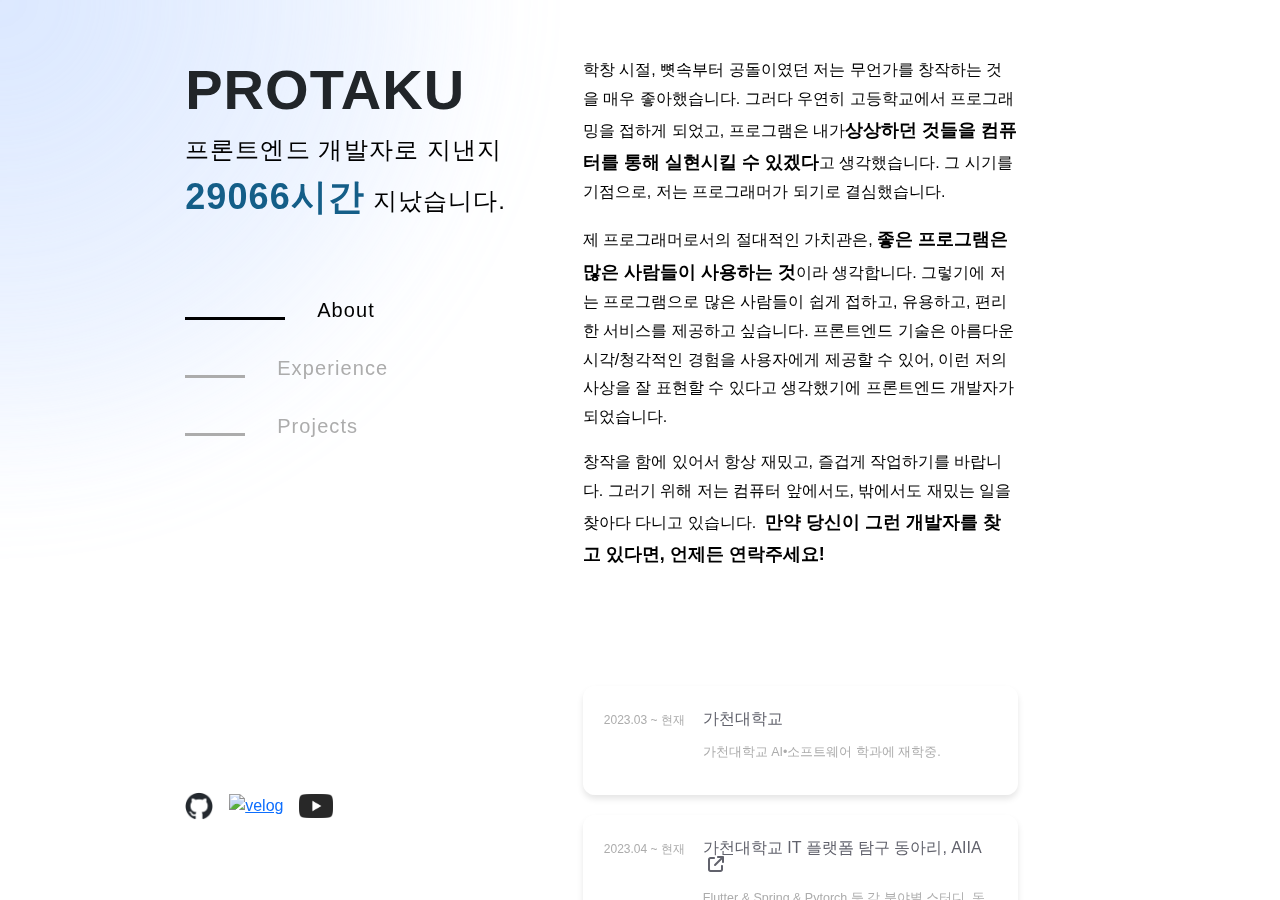
==== commit bfdf8156: "1.0.5 버전 업데이트" ====
--- a/index.html
+++ b/index.html
@@ -1 +1 @@
-<!doctype html><html lang="en"><head><meta charset="utf-8"/><link rel="icon" href="/favicon.ico"/><meta name="viewport" content="width=device-width,initial-scale=1"/><meta name="theme-color" content="#000000"/><meta name="description" content="Web site created using create-react-app"/><link rel="apple-touch-icon" href="/logo192.png"/><link rel="manifest" href="/manifest.json"/><title>React App</title><script defer="defer" src="/static/js/main.f059bc73.js"></script><link href="/static/css/main.63d7ebe4.css" rel="stylesheet"></head><body><noscript>You need to enable JavaScript to run this app.</noscript><div id="root"></div></body></html>+<!doctype html><html lang="ko"><head><meta charset="utf-8"/><meta name="viewport" content="width=device-width,initial-scale=1"/><meta name="theme-color" content="#000000"/><link rel="manifest" href="/manifest.json"/><link rel="shortcut icon" href="/favicon.ico" type="image/x-icon"><link rel="icon" href="/favicon.ico" type="image/x-icon"><title>Protaku</title><script defer="defer" src="/static/js/main.a650e97c.js"></script><link href="/static/css/main.2aec0acf.css" rel="stylesheet"></head><body><noscript>You need to enable JavaScript to run this app.</noscript><div id="root"></div></body></html>--- a/static/css/main.2aec0acf.css
+++ b/static/css/main.2aec0acf.css
@@ -0,0 +1,6 @@
+@charset "UTF-8";/*!
+ * Bootstrap  v5.3.3 (https://getbootstrap.com/)
+ * Copyright 2011-2024 The Bootstrap Authors
+ * Licensed under MIT (https://github.com/twbs/bootstrap/blob/main/LICENSE)
+ */:root,[data-bs-theme=light]{--bs-blue:#0d6efd;--bs-indigo:#6610f2;--bs-purple:#6f42c1;--bs-pink:#d63384;--bs-red:#dc3545;--bs-orange:#fd7e14;--bs-yellow:#ffc107;--bs-green:#198754;--bs-teal:#20c997;--bs-cyan:#0dcaf0;--bs-black:#000;--bs-white:#fff;--bs-gray:#6c757d;--bs-gray-dark:#343a40;--bs-gray-100:#f8f9fa;--bs-gray-200:#e9ecef;--bs-gray-300:#dee2e6;--bs-gray-400:#ced4da;--bs-gray-500:#adb5bd;--bs-gray-600:#6c757d;--bs-gray-700:#495057;--bs-gray-800:#343a40;--bs-gray-900:#212529;--bs-primary:#0d6efd;--bs-secondary:#6c757d;--bs-success:#198754;--bs-info:#0dcaf0;--bs-warning:#ffc107;--bs-danger:#dc3545;--bs-light:#f8f9fa;--bs-dark:#212529;--bs-primary-rgb:13,110,253;--bs-secondary-rgb:108,117,125;--bs-success-rgb:25,135,84;--bs-info-rgb:13,202,240;--bs-warning-rgb:255,193,7;--bs-danger-rgb:220,53,69;--bs-light-rgb:248,249,250;--bs-dark-rgb:33,37,41;--bs-primary-text-emphasis:#052c65;--bs-secondary-text-emphasis:#2b2f32;--bs-success-text-emphasis:#0a3622;--bs-info-text-emphasis:#055160;--bs-warning-text-emphasis:#664d03;--bs-danger-text-emphasis:#58151c;--bs-light-text-emphasis:#495057;--bs-dark-text-emphasis:#495057;--bs-primary-bg-subtle:#cfe2ff;--bs-secondary-bg-subtle:#e2e3e5;--bs-success-bg-subtle:#d1e7dd;--bs-info-bg-subtle:#cff4fc;--bs-warning-bg-subtle:#fff3cd;--bs-danger-bg-subtle:#f8d7da;--bs-light-bg-subtle:#fcfcfd;--bs-dark-bg-subtle:#ced4da;--bs-primary-border-subtle:#9ec5fe;--bs-secondary-border-subtle:#c4c8cb;--bs-success-border-subtle:#a3cfbb;--bs-info-border-subtle:#9eeaf9;--bs-warning-border-subtle:#ffe69c;--bs-danger-border-subtle:#f1aeb5;--bs-light-border-subtle:#e9ecef;--bs-dark-border-subtle:#adb5bd;--bs-white-rgb:255,255,255;--bs-black-rgb:0,0,0;--bs-font-sans-serif:system-ui,-apple-system,"Segoe UI",Roboto,"Helvetica Neue","Noto Sans","Liberation Sans",Arial,sans-serif,"Apple Color Emoji","Segoe UI Emoji","Segoe UI Symbol","Noto Color Emoji";--bs-font-monospace:SFMono-Regular,Menlo,Monaco,Consolas,"Liberation Mono","Courier New",monospace;--bs-gradient:linear-gradient(180deg,#ffffff26,#fff0);--bs-body-font-family:var(--bs-font-sans-serif);--bs-body-font-size:1rem;--bs-body-font-weight:400;--bs-body-line-height:1.5;--bs-body-color:#212529;--bs-body-color-rgb:33,37,41;--bs-body-bg:#fff;--bs-body-bg-rgb:255,255,255;--bs-emphasis-color:#000;--bs-emphasis-color-rgb:0,0,0;--bs-secondary-color:#212529bf;--bs-secondary-color-rgb:33,37,41;--bs-secondary-bg:#e9ecef;--bs-secondary-bg-rgb:233,236,239;--bs-tertiary-color:#21252980;--bs-tertiary-color-rgb:33,37,41;--bs-tertiary-bg:#f8f9fa;--bs-tertiary-bg-rgb:248,249,250;--bs-heading-color:inherit;--bs-link-color:#0d6efd;--bs-link-color-rgb:13,110,253;--bs-link-decoration:underline;--bs-link-hover-color:#0a58ca;--bs-link-hover-color-rgb:10,88,202;--bs-code-color:#d63384;--bs-highlight-color:#212529;--bs-highlight-bg:#fff3cd;--bs-border-width:1px;--bs-border-style:solid;--bs-border-color:#dee2e6;--bs-border-color-translucent:rgba(0,0,0,.175);--bs-border-radius:0.375rem;--bs-border-radius-sm:0.25rem;--bs-border-radius-lg:0.5rem;--bs-border-radius-xl:1rem;--bs-border-radius-xxl:2rem;--bs-border-radius-2xl:var(--bs-border-radius-xxl);--bs-border-radius-pill:50rem;--bs-box-shadow:0 0.5rem 1rem #00000026;--bs-box-shadow-sm:0 0.125rem 0.25rem rgba(0,0,0,.075);--bs-box-shadow-lg:0 1rem 3rem rgba(0,0,0,.175);--bs-box-shadow-inset:inset 0 1px 2px rgba(0,0,0,.075);--bs-focus-ring-width:0.25rem;--bs-focus-ring-opacity:0.25;--bs-focus-ring-color:#0d6efd40;--bs-form-valid-color:#198754;--bs-form-valid-border-color:#198754;--bs-form-invalid-color:#dc3545;--bs-form-invalid-border-color:#dc3545}[data-bs-theme=dark]{--bs-body-color:#dee2e6;--bs-body-color-rgb:222,226,230;--bs-body-bg:#212529;--bs-body-bg-rgb:33,37,41;--bs-emphasis-color:#fff;--bs-emphasis-color-rgb:255,255,255;--bs-secondary-color:#dee2e6bf;--bs-secondary-color-rgb:222,226,230;--bs-secondary-bg:#343a40;--bs-secondary-bg-rgb:52,58,64;--bs-tertiary-color:#dee2e680;--bs-tertiary-color-rgb:222,226,230;--bs-tertiary-bg:#2b3035;--bs-tertiary-bg-rgb:43,48,53;--bs-primary-text-emphasis:#6ea8fe;--bs-secondary-text-emphasis:#a7acb1;--bs-success-text-emphasis:#75b798;--bs-info-text-emphasis:#6edff6;--bs-warning-text-emphasis:#ffda6a;--bs-danger-text-emphasis:#ea868f;--bs-light-text-emphasis:#f8f9fa;--bs-dark-text-emphasis:#dee2e6;--bs-primary-bg-subtle:#031633;--bs-secondary-bg-subtle:#161719;--bs-success-bg-subtle:#051b11;--bs-info-bg-subtle:#032830;--bs-warning-bg-subtle:#332701;--bs-danger-bg-subtle:#2c0b0e;--bs-light-bg-subtle:#343a40;--bs-dark-bg-subtle:#1a1d20;--bs-primary-border-subtle:#084298;--bs-secondary-border-subtle:#41464b;--bs-success-border-subtle:#0f5132;--bs-info-border-subtle:#087990;--bs-warning-border-subtle:#997404;--bs-danger-border-subtle:#842029;--bs-light-border-subtle:#495057;--bs-dark-border-subtle:#343a40;--bs-heading-color:inherit;--bs-link-color:#6ea8fe;--bs-link-hover-color:#8bb9fe;--bs-link-color-rgb:110,168,254;--bs-link-hover-color-rgb:139,185,254;--bs-code-color:#e685b5;--bs-highlight-color:#dee2e6;--bs-highlight-bg:#664d03;--bs-border-color:#495057;--bs-border-color-translucent:#ffffff26;--bs-form-valid-color:#75b798;--bs-form-valid-border-color:#75b798;--bs-form-invalid-color:#ea868f;--bs-form-invalid-border-color:#ea868f;color-scheme:dark}*,:after,:before{box-sizing:border-box}@media (prefers-reduced-motion:no-preference){:root{scroll-behavior:smooth}}body{-webkit-text-size-adjust:100%;-webkit-tap-highlight-color:transparent;background-color:#fff;background-color:var(--bs-body-bg);color:#212529;color:var(--bs-body-color);font-family:system-ui,-apple-system,Segoe UI,Roboto,Helvetica Neue,Noto Sans,Liberation Sans,Arial,sans-serif,Apple Color Emoji,Segoe UI Emoji,Segoe UI Symbol,Noto Color Emoji;font-family:var(--bs-body-font-family);font-size:1rem;font-size:var(--bs-body-font-size);font-weight:400;font-weight:var(--bs-body-font-weight);line-height:1.5;line-height:var(--bs-body-line-height);text-align:var(--bs-body-text-align)}hr{border:0;border-top:1px solid;border-top:var(--bs-border-width) solid;color:inherit;margin:1rem 0;opacity:.25}.h1,.h2,.h3,.h4,.h5,.h6,h1,h2,h3,h4,h5,h6{color:inherit;color:var(--bs-heading-color);font-weight:500;line-height:1.2;margin-bottom:.5rem;margin-top:0}.h1,h1{font-size:calc(1.375rem + 1.5vw)}@media (min-width:1200px){.h1,h1{font-size:2.5rem}}.h2,h2{font-size:calc(1.325rem + .9vw)}@media (min-width:1200px){.h2,h2{font-size:2rem}}.h3,h3{font-size:calc(1.3rem + .6vw)}@media (min-width:1200px){.h3,h3{font-size:1.75rem}}.h4,h4{font-size:calc(1.275rem + .3vw)}@media (min-width:1200px){.h4,h4{font-size:1.5rem}}.h5,h5{font-size:1.25rem}.h6,h6{font-size:1rem}p{margin-bottom:1rem;margin-top:0}abbr[title]{cursor:help;-webkit-text-decoration:underline dotted;text-decoration:underline dotted;-webkit-text-decoration-skip-ink:none;text-decoration-skip-ink:none}address{font-style:normal;line-height:inherit;margin-bottom:1rem}ol,ul{padding-left:2rem}dl,ol,ul{margin-bottom:1rem;margin-top:0}ol ol,ol ul,ul ol,ul ul{margin-bottom:0}dt{font-weight:700}dd{margin-bottom:.5rem;margin-left:0}blockquote{margin:0 0 1rem}b,strong{font-weight:bolder}.small,small{font-size:.875em}.mark,mark{background-color:#fff3cd;background-color:var(--bs-highlight-bg);color:#212529;color:var(--bs-highlight-color);padding:.1875em}sub,sup{font-size:.75em;line-height:0;position:relative;vertical-align:initial}sub{bottom:-.25em}sup{top:-.5em}a{color:#0d6efd;color:rgba(var(--bs-link-color-rgb),var(--bs-link-opacity,1));text-decoration:underline}a:hover{--bs-link-color-rgb:var(--bs-link-hover-color-rgb)}a:not([href]):not([class]),a:not([href]):not([class]):hover{color:inherit;text-decoration:none}code,kbd,pre,samp{font-family:SFMono-Regular,Menlo,Monaco,Consolas,Liberation Mono,Courier New,monospace;font-family:var(--bs-font-monospace);font-size:1em}pre{display:block;font-size:.875em;margin-bottom:1rem;margin-top:0;overflow:auto}pre code{color:inherit;font-size:inherit;word-break:normal}code{word-wrap:break-word;color:#d63384;color:var(--bs-code-color);font-size:.875em}a>code{color:inherit}kbd{background-color:#212529;background-color:var(--bs-body-color);border-radius:.25rem;color:#fff;color:var(--bs-body-bg);font-size:.875em;padding:.1875rem .375rem}kbd kbd{font-size:1em;padding:0}figure{margin:0 0 1rem}img,svg{vertical-align:middle}table{border-collapse:collapse;caption-side:bottom}caption{color:#212529bf;color:var(--bs-secondary-color);padding-bottom:.5rem;padding-top:.5rem;text-align:left}th{text-align:inherit;text-align:-webkit-match-parent}tbody,td,tfoot,th,thead,tr{border:0 solid;border-color:inherit}label{display:inline-block}button{border-radius:0}button:focus:not(:focus-visible){outline:0}button,input,optgroup,select,textarea{font-family:inherit;font-size:inherit;line-height:inherit;margin:0}button,select{text-transform:none}[role=button]{cursor:pointer}select{word-wrap:normal}select:disabled{opacity:1}[list]:not([type=date]):not([type=datetime-local]):not([type=month]):not([type=week]):not([type=time])::-webkit-calendar-picker-indicator{display:none!important}[type=button],[type=reset],[type=submit],button{-webkit-appearance:button}[type=button]:not(:disabled),[type=reset]:not(:disabled),[type=submit]:not(:disabled),button:not(:disabled){cursor:pointer}::-moz-focus-inner{border-style:none;padding:0}textarea{resize:vertical}fieldset{border:0;margin:0;min-width:0;padding:0}legend{float:left;font-size:calc(1.275rem + .3vw);line-height:inherit;margin-bottom:.5rem;padding:0;width:100%}@media (min-width:1200px){legend{font-size:1.5rem}}legend+*{clear:left}::-webkit-datetime-edit-day-field,::-webkit-datetime-edit-fields-wrapper,::-webkit-datetime-edit-hour-field,::-webkit-datetime-edit-minute,::-webkit-datetime-edit-month-field,::-webkit-datetime-edit-text,::-webkit-datetime-edit-year-field{padding:0}::-webkit-inner-spin-button{height:auto}[type=search]{-webkit-appearance:textfield;outline-offset:-2px}::-webkit-search-decoration{-webkit-appearance:none}::-webkit-color-swatch-wrapper{padding:0}::-webkit-file-upload-button{-webkit-appearance:button;font:inherit}::file-selector-button{-webkit-appearance:button;font:inherit}output{display:inline-block}iframe{border:0}summary{cursor:pointer;display:list-item}progress{vertical-align:initial}[hidden]{display:none!important}.lead{font-size:1.25rem;font-weight:300}.display-1{font-size:calc(1.625rem + 4.5vw);font-weight:300;line-height:1.2}@media (min-width:1200px){.display-1{font-size:5rem}}.display-2{font-size:calc(1.575rem + 3.9vw);font-weight:300;line-height:1.2}@media (min-width:1200px){.display-2{font-size:4.5rem}}.display-3{font-size:calc(1.525rem + 3.3vw);font-weight:300;line-height:1.2}@media (min-width:1200px){.display-3{font-size:4rem}}.display-4{font-size:calc(1.475rem + 2.7vw);font-weight:300;line-height:1.2}@media (min-width:1200px){.display-4{font-size:3.5rem}}.display-5{font-size:calc(1.425rem + 2.1vw);font-weight:300;line-height:1.2}@media (min-width:1200px){.display-5{font-size:3rem}}.display-6{font-size:calc(1.375rem + 1.5vw);font-weight:300;line-height:1.2}@media (min-width:1200px){.display-6{font-size:2.5rem}}.list-inline,.list-unstyled{list-style:none;padding-left:0}.list-inline-item{display:inline-block}.list-inline-item:not(:last-child){margin-right:.5rem}.initialism{font-size:.875em;text-transform:uppercase}.blockquote{font-size:1.25rem;margin-bottom:1rem}.blockquote>:last-child{margin-bottom:0}.blockquote-footer{color:#6c757d;font-size:.875em;margin-bottom:1rem;margin-top:-1rem}.blockquote-footer:before{content:"— "}.img-fluid,.img-thumbnail{height:auto;max-width:100%}.img-thumbnail{background-color:#fff;background-color:var(--bs-body-bg);border:1px solid #dee2e6;border:var(--bs-border-width) solid var(--bs-border-color);border-radius:.375rem;border-radius:var(--bs-border-radius);padding:.25rem}.figure{display:inline-block}.figure-img{line-height:1;margin-bottom:.5rem}.figure-caption{color:#212529bf;color:var(--bs-secondary-color);font-size:.875em}.container,.container-fluid,.container-lg,.container-md,.container-sm,.container-xl,.container-xxl{--bs-gutter-x:1.5rem;--bs-gutter-y:0;margin-left:auto;margin-right:auto;padding-left:calc(var(--bs-gutter-x)*.5);padding-right:calc(var(--bs-gutter-x)*.5);width:100%}@media (min-width:576px){.container,.container-sm{max-width:540px}}@media (min-width:768px){.container,.container-md,.container-sm{max-width:720px}}@media (min-width:992px){.container,.container-lg,.container-md,.container-sm{max-width:960px}}@media (min-width:1200px){.container,.container-lg,.container-md,.container-sm,.container-xl{max-width:1140px}}@media (min-width:1400px){.container,.container-lg,.container-md,.container-sm,.container-xl,.container-xxl{max-width:1320px}}:root{--bs-breakpoint-xs:0;--bs-breakpoint-sm:576px;--bs-breakpoint-md:768px;--bs-breakpoint-lg:992px;--bs-breakpoint-xl:1200px;--bs-breakpoint-xxl:1400px}.row{--bs-gutter-x:1.5rem;--bs-gutter-y:0;display:flex;flex-wrap:wrap;margin-left:calc(var(--bs-gutter-x)*-.5);margin-right:calc(var(--bs-gutter-x)*-.5);margin-top:calc(var(--bs-gutter-y)*-1)}.row>*{flex-shrink:0;margin-top:var(--bs-gutter-y);max-width:100%;padding-left:calc(var(--bs-gutter-x)*.5);padding-right:calc(var(--bs-gutter-x)*.5);width:100%}.col{flex:1 0}.row-cols-auto>*{flex:0 0 auto;width:auto}.row-cols-1>*{flex:0 0 auto;width:100%}.row-cols-2>*{flex:0 0 auto;width:50%}.row-cols-3>*{flex:0 0 auto;width:33.33333333%}.row-cols-4>*{flex:0 0 auto;width:25%}.row-cols-5>*{flex:0 0 auto;width:20%}.row-cols-6>*{flex:0 0 auto;width:16.66666667%}.col-auto{flex:0 0 auto;width:auto}.col-1{flex:0 0 auto;width:8.33333333%}.col-2{flex:0 0 auto;width:16.66666667%}.col-3{flex:0 0 auto;width:25%}.col-4{flex:0 0 auto;width:33.33333333%}.col-5{flex:0 0 auto;width:41.66666667%}.col-6{flex:0 0 auto;width:50%}.col-7{flex:0 0 auto;width:58.33333333%}.col-8{flex:0 0 auto;width:66.66666667%}.col-9{flex:0 0 auto;width:75%}.col-10{flex:0 0 auto;width:83.33333333%}.col-11{flex:0 0 auto;width:91.66666667%}.col-12{flex:0 0 auto;width:100%}.offset-1{margin-left:8.33333333%}.offset-2{margin-left:16.66666667%}.offset-3{margin-left:25%}.offset-4{margin-left:33.33333333%}.offset-5{margin-left:41.66666667%}.offset-6{margin-left:50%}.offset-7{margin-left:58.33333333%}.offset-8{margin-left:66.66666667%}.offset-9{margin-left:75%}.offset-10{margin-left:83.33333333%}.offset-11{margin-left:91.66666667%}.g-0,.gx-0{--bs-gutter-x:0}.g-0,.gy-0{--bs-gutter-y:0}.g-1,.gx-1{--bs-gutter-x:0.25rem}.g-1,.gy-1{--bs-gutter-y:0.25rem}.g-2,.gx-2{--bs-gutter-x:0.5rem}.g-2,.gy-2{--bs-gutter-y:0.5rem}.g-3,.gx-3{--bs-gutter-x:1rem}.g-3,.gy-3{--bs-gutter-y:1rem}.g-4,.gx-4{--bs-gutter-x:1.5rem}.g-4,.gy-4{--bs-gutter-y:1.5rem}.g-5,.gx-5{--bs-gutter-x:3rem}.g-5,.gy-5{--bs-gutter-y:3rem}@media (min-width:576px){.col-sm{flex:1 0}.row-cols-sm-auto>*{flex:0 0 auto;width:auto}.row-cols-sm-1>*{flex:0 0 auto;width:100%}.row-cols-sm-2>*{flex:0 0 auto;width:50%}.row-cols-sm-3>*{flex:0 0 auto;width:33.33333333%}.row-cols-sm-4>*{flex:0 0 auto;width:25%}.row-cols-sm-5>*{flex:0 0 auto;width:20%}.row-cols-sm-6>*{flex:0 0 auto;width:16.66666667%}.col-sm-auto{flex:0 0 auto;width:auto}.col-sm-1{flex:0 0 auto;width:8.33333333%}.col-sm-2{flex:0 0 auto;width:16.66666667%}.col-sm-3{flex:0 0 auto;width:25%}.col-sm-4{flex:0 0 auto;width:33.33333333%}.col-sm-5{flex:0 0 auto;width:41.66666667%}.col-sm-6{flex:0 0 auto;width:50%}.col-sm-7{flex:0 0 auto;width:58.33333333%}.col-sm-8{flex:0 0 auto;width:66.66666667%}.col-sm-9{flex:0 0 auto;width:75%}.col-sm-10{flex:0 0 auto;width:83.33333333%}.col-sm-11{flex:0 0 auto;width:91.66666667%}.col-sm-12{flex:0 0 auto;width:100%}.offset-sm-0{margin-left:0}.offset-sm-1{margin-left:8.33333333%}.offset-sm-2{margin-left:16.66666667%}.offset-sm-3{margin-left:25%}.offset-sm-4{margin-left:33.33333333%}.offset-sm-5{margin-left:41.66666667%}.offset-sm-6{margin-left:50%}.offset-sm-7{margin-left:58.33333333%}.offset-sm-8{margin-left:66.66666667%}.offset-sm-9{margin-left:75%}.offset-sm-10{margin-left:83.33333333%}.offset-sm-11{margin-left:91.66666667%}.g-sm-0,.gx-sm-0{--bs-gutter-x:0}.g-sm-0,.gy-sm-0{--bs-gutter-y:0}.g-sm-1,.gx-sm-1{--bs-gutter-x:0.25rem}.g-sm-1,.gy-sm-1{--bs-gutter-y:0.25rem}.g-sm-2,.gx-sm-2{--bs-gutter-x:0.5rem}.g-sm-2,.gy-sm-2{--bs-gutter-y:0.5rem}.g-sm-3,.gx-sm-3{--bs-gutter-x:1rem}.g-sm-3,.gy-sm-3{--bs-gutter-y:1rem}.g-sm-4,.gx-sm-4{--bs-gutter-x:1.5rem}.g-sm-4,.gy-sm-4{--bs-gutter-y:1.5rem}.g-sm-5,.gx-sm-5{--bs-gutter-x:3rem}.g-sm-5,.gy-sm-5{--bs-gutter-y:3rem}}@media (min-width:768px){.col-md{flex:1 0}.row-cols-md-auto>*{flex:0 0 auto;width:auto}.row-cols-md-1>*{flex:0 0 auto;width:100%}.row-cols-md-2>*{flex:0 0 auto;width:50%}.row-cols-md-3>*{flex:0 0 auto;width:33.33333333%}.row-cols-md-4>*{flex:0 0 auto;width:25%}.row-cols-md-5>*{flex:0 0 auto;width:20%}.row-cols-md-6>*{flex:0 0 auto;width:16.66666667%}.col-md-auto{flex:0 0 auto;width:auto}.col-md-1{flex:0 0 auto;width:8.33333333%}.col-md-2{flex:0 0 auto;width:16.66666667%}.col-md-3{flex:0 0 auto;width:25%}.col-md-4{flex:0 0 auto;width:33.33333333%}.col-md-5{flex:0 0 auto;width:41.66666667%}.col-md-6{flex:0 0 auto;width:50%}.col-md-7{flex:0 0 auto;width:58.33333333%}.col-md-8{flex:0 0 auto;width:66.66666667%}.col-md-9{flex:0 0 auto;width:75%}.col-md-10{flex:0 0 auto;width:83.33333333%}.col-md-11{flex:0 0 auto;width:91.66666667%}.col-md-12{flex:0 0 auto;width:100%}.offset-md-0{margin-left:0}.offset-md-1{margin-left:8.33333333%}.offset-md-2{margin-left:16.66666667%}.offset-md-3{margin-left:25%}.offset-md-4{margin-left:33.33333333%}.offset-md-5{margin-left:41.66666667%}.offset-md-6{margin-left:50%}.offset-md-7{margin-left:58.33333333%}.offset-md-8{margin-left:66.66666667%}.offset-md-9{margin-left:75%}.offset-md-10{margin-left:83.33333333%}.offset-md-11{margin-left:91.66666667%}.g-md-0,.gx-md-0{--bs-gutter-x:0}.g-md-0,.gy-md-0{--bs-gutter-y:0}.g-md-1,.gx-md-1{--bs-gutter-x:0.25rem}.g-md-1,.gy-md-1{--bs-gutter-y:0.25rem}.g-md-2,.gx-md-2{--bs-gutter-x:0.5rem}.g-md-2,.gy-md-2{--bs-gutter-y:0.5rem}.g-md-3,.gx-md-3{--bs-gutter-x:1rem}.g-md-3,.gy-md-3{--bs-gutter-y:1rem}.g-md-4,.gx-md-4{--bs-gutter-x:1.5rem}.g-md-4,.gy-md-4{--bs-gutter-y:1.5rem}.g-md-5,.gx-md-5{--bs-gutter-x:3rem}.g-md-5,.gy-md-5{--bs-gutter-y:3rem}}@media (min-width:992px){.col-lg{flex:1 0}.row-cols-lg-auto>*{flex:0 0 auto;width:auto}.row-cols-lg-1>*{flex:0 0 auto;width:100%}.row-cols-lg-2>*{flex:0 0 auto;width:50%}.row-cols-lg-3>*{flex:0 0 auto;width:33.33333333%}.row-cols-lg-4>*{flex:0 0 auto;width:25%}.row-cols-lg-5>*{flex:0 0 auto;width:20%}.row-cols-lg-6>*{flex:0 0 auto;width:16.66666667%}.col-lg-auto{flex:0 0 auto;width:auto}.col-lg-1{flex:0 0 auto;width:8.33333333%}.col-lg-2{flex:0 0 auto;width:16.66666667%}.col-lg-3{flex:0 0 auto;width:25%}.col-lg-4{flex:0 0 auto;width:33.33333333%}.col-lg-5{flex:0 0 auto;width:41.66666667%}.col-lg-6{flex:0 0 auto;width:50%}.col-lg-7{flex:0 0 auto;width:58.33333333%}.col-lg-8{flex:0 0 auto;width:66.66666667%}.col-lg-9{flex:0 0 auto;width:75%}.col-lg-10{flex:0 0 auto;width:83.33333333%}.col-lg-11{flex:0 0 auto;width:91.66666667%}.col-lg-12{flex:0 0 auto;width:100%}.offset-lg-0{margin-left:0}.offset-lg-1{margin-left:8.33333333%}.offset-lg-2{margin-left:16.66666667%}.offset-lg-3{margin-left:25%}.offset-lg-4{margin-left:33.33333333%}.offset-lg-5{margin-left:41.66666667%}.offset-lg-6{margin-left:50%}.offset-lg-7{margin-left:58.33333333%}.offset-lg-8{margin-left:66.66666667%}.offset-lg-9{margin-left:75%}.offset-lg-10{margin-left:83.33333333%}.offset-lg-11{margin-left:91.66666667%}.g-lg-0,.gx-lg-0{--bs-gutter-x:0}.g-lg-0,.gy-lg-0{--bs-gutter-y:0}.g-lg-1,.gx-lg-1{--bs-gutter-x:0.25rem}.g-lg-1,.gy-lg-1{--bs-gutter-y:0.25rem}.g-lg-2,.gx-lg-2{--bs-gutter-x:0.5rem}.g-lg-2,.gy-lg-2{--bs-gutter-y:0.5rem}.g-lg-3,.gx-lg-3{--bs-gutter-x:1rem}.g-lg-3,.gy-lg-3{--bs-gutter-y:1rem}.g-lg-4,.gx-lg-4{--bs-gutter-x:1.5rem}.g-lg-4,.gy-lg-4{--bs-gutter-y:1.5rem}.g-lg-5,.gx-lg-5{--bs-gutter-x:3rem}.g-lg-5,.gy-lg-5{--bs-gutter-y:3rem}}@media (min-width:1200px){.col-xl{flex:1 0}.row-cols-xl-auto>*{flex:0 0 auto;width:auto}.row-cols-xl-1>*{flex:0 0 auto;width:100%}.row-cols-xl-2>*{flex:0 0 auto;width:50%}.row-cols-xl-3>*{flex:0 0 auto;width:33.33333333%}.row-cols-xl-4>*{flex:0 0 auto;width:25%}.row-cols-xl-5>*{flex:0 0 auto;width:20%}.row-cols-xl-6>*{flex:0 0 auto;width:16.66666667%}.col-xl-auto{flex:0 0 auto;width:auto}.col-xl-1{flex:0 0 auto;width:8.33333333%}.col-xl-2{flex:0 0 auto;width:16.66666667%}.col-xl-3{flex:0 0 auto;width:25%}.col-xl-4{flex:0 0 auto;width:33.33333333%}.col-xl-5{flex:0 0 auto;width:41.66666667%}.col-xl-6{flex:0 0 auto;width:50%}.col-xl-7{flex:0 0 auto;width:58.33333333%}.col-xl-8{flex:0 0 auto;width:66.66666667%}.col-xl-9{flex:0 0 auto;width:75%}.col-xl-10{flex:0 0 auto;width:83.33333333%}.col-xl-11{flex:0 0 auto;width:91.66666667%}.col-xl-12{flex:0 0 auto;width:100%}.offset-xl-0{margin-left:0}.offset-xl-1{margin-left:8.33333333%}.offset-xl-2{margin-left:16.66666667%}.offset-xl-3{margin-left:25%}.offset-xl-4{margin-left:33.33333333%}.offset-xl-5{margin-left:41.66666667%}.offset-xl-6{margin-left:50%}.offset-xl-7{margin-left:58.33333333%}.offset-xl-8{margin-left:66.66666667%}.offset-xl-9{margin-left:75%}.offset-xl-10{margin-left:83.33333333%}.offset-xl-11{margin-left:91.66666667%}.g-xl-0,.gx-xl-0{--bs-gutter-x:0}.g-xl-0,.gy-xl-0{--bs-gutter-y:0}.g-xl-1,.gx-xl-1{--bs-gutter-x:0.25rem}.g-xl-1,.gy-xl-1{--bs-gutter-y:0.25rem}.g-xl-2,.gx-xl-2{--bs-gutter-x:0.5rem}.g-xl-2,.gy-xl-2{--bs-gutter-y:0.5rem}.g-xl-3,.gx-xl-3{--bs-gutter-x:1rem}.g-xl-3,.gy-xl-3{--bs-gutter-y:1rem}.g-xl-4,.gx-xl-4{--bs-gutter-x:1.5rem}.g-xl-4,.gy-xl-4{--bs-gutter-y:1.5rem}.g-xl-5,.gx-xl-5{--bs-gutter-x:3rem}.g-xl-5,.gy-xl-5{--bs-gutter-y:3rem}}@media (min-width:1400px){.col-xxl{flex:1 0}.row-cols-xxl-auto>*{flex:0 0 auto;width:auto}.row-cols-xxl-1>*{flex:0 0 auto;width:100%}.row-cols-xxl-2>*{flex:0 0 auto;width:50%}.row-cols-xxl-3>*{flex:0 0 auto;width:33.33333333%}.row-cols-xxl-4>*{flex:0 0 auto;width:25%}.row-cols-xxl-5>*{flex:0 0 auto;width:20%}.row-cols-xxl-6>*{flex:0 0 auto;width:16.66666667%}.col-xxl-auto{flex:0 0 auto;width:auto}.col-xxl-1{flex:0 0 auto;width:8.33333333%}.col-xxl-2{flex:0 0 auto;width:16.66666667%}.col-xxl-3{flex:0 0 auto;width:25%}.col-xxl-4{flex:0 0 auto;width:33.33333333%}.col-xxl-5{flex:0 0 auto;width:41.66666667%}.col-xxl-6{flex:0 0 auto;width:50%}.col-xxl-7{flex:0 0 auto;width:58.33333333%}.col-xxl-8{flex:0 0 auto;width:66.66666667%}.col-xxl-9{flex:0 0 auto;width:75%}.col-xxl-10{flex:0 0 auto;width:83.33333333%}.col-xxl-11{flex:0 0 auto;width:91.66666667%}.col-xxl-12{flex:0 0 auto;width:100%}.offset-xxl-0{margin-left:0}.offset-xxl-1{margin-left:8.33333333%}.offset-xxl-2{margin-left:16.66666667%}.offset-xxl-3{margin-left:25%}.offset-xxl-4{margin-left:33.33333333%}.offset-xxl-5{margin-left:41.66666667%}.offset-xxl-6{margin-left:50%}.offset-xxl-7{margin-left:58.33333333%}.offset-xxl-8{margin-left:66.66666667%}.offset-xxl-9{margin-left:75%}.offset-xxl-10{margin-left:83.33333333%}.offset-xxl-11{margin-left:91.66666667%}.g-xxl-0,.gx-xxl-0{--bs-gutter-x:0}.g-xxl-0,.gy-xxl-0{--bs-gutter-y:0}.g-xxl-1,.gx-xxl-1{--bs-gutter-x:0.25rem}.g-xxl-1,.gy-xxl-1{--bs-gutter-y:0.25rem}.g-xxl-2,.gx-xxl-2{--bs-gutter-x:0.5rem}.g-xxl-2,.gy-xxl-2{--bs-gutter-y:0.5rem}.g-xxl-3,.gx-xxl-3{--bs-gutter-x:1rem}.g-xxl-3,.gy-xxl-3{--bs-gutter-y:1rem}.g-xxl-4,.gx-xxl-4{--bs-gutter-x:1.5rem}.g-xxl-4,.gy-xxl-4{--bs-gutter-y:1.5rem}.g-xxl-5,.gx-xxl-5{--bs-gutter-x:3rem}.g-xxl-5,.gy-xxl-5{--bs-gutter-y:3rem}}.table{--bs-table-color-type:initial;--bs-table-bg-type:initial;--bs-table-color-state:initial;--bs-table-bg-state:initial;--bs-table-color:var(--bs-emphasis-color);--bs-table-bg:var(--bs-body-bg);--bs-table-border-color:var(--bs-border-color);--bs-table-accent-bg:#0000;--bs-table-striped-color:var(--bs-emphasis-color);--bs-table-striped-bg:rgba(var(--bs-emphasis-color-rgb),0.05);--bs-table-active-color:var(--bs-emphasis-color);--bs-table-active-bg:rgba(var(--bs-emphasis-color-rgb),0.1);--bs-table-hover-color:var(--bs-emphasis-color);--bs-table-hover-bg:rgba(var(--bs-emphasis-color-rgb),0.075);border-color:var(--bs-table-border-color);margin-bottom:1rem;vertical-align:top;width:100%}.table>:not(caption)>*>*{background-color:var(--bs-table-bg);border-bottom-width:1px;border-bottom-width:var(--bs-border-width);box-shadow:inset 0 0 0 9999px var(--bs-table-accent-bg);box-shadow:inset 0 0 0 9999px var(--bs-table-bg-state,var(--bs-table-bg-type,var(--bs-table-accent-bg)));color:var(--bs-table-color);color:var(--bs-table-color-state,var(--bs-table-color-type,var(--bs-table-color)));padding:.5rem}.table>tbody{vertical-align:inherit}.table>thead{vertical-align:bottom}.table-group-divider{border-top:2px solid;border-top:calc(var(--bs-border-width)*2) solid}.caption-top{caption-side:top}.table-sm>:not(caption)>*>*{padding:.25rem}.table-bordered>:not(caption)>*{border-width:1px 0;border-width:var(--bs-border-width) 0}.table-bordered>:not(caption)>*>*{border-width:0 1px;border-width:0 var(--bs-border-width)}.table-borderless>:not(caption)>*>*{border-bottom-width:0}.table-borderless>:not(:first-child){border-top-width:0}.table-striped-columns>:not(caption)>tr>:nth-child(2n),.table-striped>tbody>tr:nth-of-type(odd)>*{--bs-table-color-type:var(--bs-table-striped-color);--bs-table-bg-type:var(--bs-table-striped-bg)}.table-active{--bs-table-color-state:var(--bs-table-active-color);--bs-table-bg-state:var(--bs-table-active-bg)}.table-hover>tbody>tr:hover>*{--bs-table-color-state:var(--bs-table-hover-color);--bs-table-bg-state:var(--bs-table-hover-bg)}.table-primary{--bs-table-color:#000;--bs-table-bg:#cfe2ff;--bs-table-border-color:#a6b5cc;--bs-table-striped-bg:#c5d7f2;--bs-table-striped-color:#000;--bs-table-active-bg:#bacbe6;--bs-table-active-color:#000;--bs-table-hover-bg:#bfd1ec;--bs-table-hover-color:#000}.table-primary,.table-secondary{border-color:var(--bs-table-border-color);color:var(--bs-table-color)}.table-secondary{--bs-table-color:#000;--bs-table-bg:#e2e3e5;--bs-table-border-color:#b5b6b7;--bs-table-striped-bg:#d7d8da;--bs-table-striped-color:#000;--bs-table-active-bg:#cbccce;--bs-table-active-color:#000;--bs-table-hover-bg:#d1d2d4;--bs-table-hover-color:#000}.table-success{--bs-table-color:#000;--bs-table-bg:#d1e7dd;--bs-table-border-color:#a7b9b1;--bs-table-striped-bg:#c7dbd2;--bs-table-striped-color:#000;--bs-table-active-bg:#bcd0c7;--bs-table-active-color:#000;--bs-table-hover-bg:#c1d6cc;--bs-table-hover-color:#000}.table-info,.table-success{border-color:var(--bs-table-border-color);color:var(--bs-table-color)}.table-info{--bs-table-color:#000;--bs-table-bg:#cff4fc;--bs-table-border-color:#a6c3ca;--bs-table-striped-bg:#c5e8ef;--bs-table-striped-color:#000;--bs-table-active-bg:#badce3;--bs-table-active-color:#000;--bs-table-hover-bg:#bfe2e9;--bs-table-hover-color:#000}.table-warning{--bs-table-color:#000;--bs-table-bg:#fff3cd;--bs-table-border-color:#ccc2a4;--bs-table-striped-bg:#f2e7c3;--bs-table-striped-color:#000;--bs-table-active-bg:#e6dbb9;--bs-table-active-color:#000;--bs-table-hover-bg:#ece1be;--bs-table-hover-color:#000}.table-danger,.table-warning{border-color:var(--bs-table-border-color);color:var(--bs-table-color)}.table-danger{--bs-table-color:#000;--bs-table-bg:#f8d7da;--bs-table-border-color:#c6acae;--bs-table-striped-bg:#eccccf;--bs-table-striped-color:#000;--bs-table-active-bg:#dfc2c4;--bs-table-active-color:#000;--bs-table-hover-bg:#e5c7ca;--bs-table-hover-color:#000}.table-light{--bs-table-color:#000;--bs-table-bg:#f8f9fa;--bs-table-border-color:#c6c7c8;--bs-table-striped-bg:#ecedee;--bs-table-striped-color:#000;--bs-table-active-bg:#dfe0e1;--bs-table-active-color:#000;--bs-table-hover-bg:#e5e6e7;--bs-table-hover-color:#000}.table-dark,.table-light{border-color:var(--bs-table-border-color);color:var(--bs-table-color)}.table-dark{--bs-table-color:#fff;--bs-table-bg:#212529;--bs-table-border-color:#4d5154;--bs-table-striped-bg:#2c3034;--bs-table-striped-color:#fff;--bs-table-active-bg:#373b3e;--bs-table-active-color:#fff;--bs-table-hover-bg:#323539;--bs-table-hover-color:#fff}.table-responsive{-webkit-overflow-scrolling:touch;overflow-x:auto}@media (max-width:575.98px){.table-responsive-sm{-webkit-overflow-scrolling:touch;overflow-x:auto}}@media (max-width:767.98px){.table-responsive-md{-webkit-overflow-scrolling:touch;overflow-x:auto}}@media (max-width:991.98px){.table-responsive-lg{-webkit-overflow-scrolling:touch;overflow-x:auto}}@media (max-width:1199.98px){.table-responsive-xl{-webkit-overflow-scrolling:touch;overflow-x:auto}}@media (max-width:1399.98px){.table-responsive-xxl{-webkit-overflow-scrolling:touch;overflow-x:auto}}.form-label{margin-bottom:.5rem}.col-form-label{font-size:inherit;line-height:1.5;margin-bottom:0;padding-bottom:calc(.375rem + 1px);padding-bottom:calc(.375rem + var(--bs-border-width));padding-top:calc(.375rem + 1px);padding-top:calc(.375rem + var(--bs-border-width))}.col-form-label-lg{font-size:1.25rem;padding-bottom:calc(.5rem + 1px);padding-bottom:calc(.5rem + var(--bs-border-width));padding-top:calc(.5rem + 1px);padding-top:calc(.5rem + var(--bs-border-width))}.col-form-label-sm{font-size:.875rem;padding-bottom:calc(.25rem + 1px);padding-bottom:calc(.25rem + var(--bs-border-width));padding-top:calc(.25rem + 1px);padding-top:calc(.25rem + var(--bs-border-width))}.form-text{color:#212529bf;color:var(--bs-secondary-color);font-size:.875em;margin-top:.25rem}.form-control{-webkit-appearance:none;appearance:none;background-clip:padding-box;background-color:#fff;background-color:var(--bs-body-bg);border:1px solid #dee2e6;border:var(--bs-border-width) solid var(--bs-border-color);border-radius:.375rem;border-radius:var(--bs-border-radius);color:#212529;color:var(--bs-body-color);display:block;font-size:1rem;font-weight:400;line-height:1.5;padding:.375rem .75rem;transition:border-color .15s ease-in-out,box-shadow .15s ease-in-out;width:100%}@media (prefers-reduced-motion:reduce){.form-control{transition:none}}.form-control[type=file]{overflow:hidden}.form-control[type=file]:not(:disabled):not([readonly]){cursor:pointer}.form-control:focus{background-color:#fff;background-color:var(--bs-body-bg);border-color:#86b7fe;box-shadow:0 0 0 .25rem #0d6efd40;color:#212529;color:var(--bs-body-color);outline:0}.form-control::-webkit-date-and-time-value{height:1.5em;margin:0;min-width:85px}.form-control::-webkit-datetime-edit{display:block;padding:0}.form-control::placeholder{color:#212529bf;color:var(--bs-secondary-color);opacity:1}.form-control:disabled{background-color:#e9ecef;background-color:var(--bs-secondary-bg);opacity:1}.form-control::-webkit-file-upload-button{background-color:#f8f9fa;background-color:var(--bs-tertiary-bg);border:0 solid;border-color:inherit;border-inline-end-width:1px;border-inline-end-width:var(--bs-border-width);border-radius:0;color:#212529;color:var(--bs-body-color);margin:-.375rem -.75rem;margin-inline-end:.75rem;padding:.375rem .75rem;pointer-events:none;-webkit-transition:color .15s ease-in-out,background-color .15s ease-in-out,border-color .15s ease-in-out,box-shadow .15s ease-in-out;transition:color .15s ease-in-out,background-color .15s ease-in-out,border-color .15s ease-in-out,box-shadow .15s ease-in-out}.form-control::file-selector-button{background-color:#f8f9fa;background-color:var(--bs-tertiary-bg);border:0 solid;border-color:inherit;border-inline-end-width:1px;border-inline-end-width:var(--bs-border-width);border-radius:0;color:#212529;color:var(--bs-body-color);margin:-.375rem -.75rem;margin-inline-end:.75rem;padding:.375rem .75rem;pointer-events:none;transition:color .15s ease-in-out,background-color .15s ease-in-out,border-color .15s ease-in-out,box-shadow .15s ease-in-out}@media (prefers-reduced-motion:reduce){.form-control::-webkit-file-upload-button{-webkit-transition:none;transition:none}.form-control::file-selector-button{transition:none}}.form-control:hover:not(:disabled):not([readonly])::-webkit-file-upload-button{background-color:#e9ecef;background-color:var(--bs-secondary-bg)}.form-control:hover:not(:disabled):not([readonly])::file-selector-button{background-color:#e9ecef;background-color:var(--bs-secondary-bg)}.form-control-plaintext{background-color:initial;border:solid #0000;border-width:1px 0;border-width:var(--bs-border-width) 0;color:#212529;color:var(--bs-body-color);display:block;line-height:1.5;margin-bottom:0;padding:.375rem 0;width:100%}.form-control-plaintext:focus{outline:0}.form-control-plaintext.form-control-lg,.form-control-plaintext.form-control-sm{padding-left:0;padding-right:0}.form-control-sm{border-radius:.25rem;border-radius:var(--bs-border-radius-sm);font-size:.875rem;min-height:calc(1.5em + .5rem + 2px);min-height:calc(1.5em + .5rem + var(--bs-border-width)*2);padding:.25rem .5rem}.form-control-sm::-webkit-file-upload-button{margin:-.25rem -.5rem;margin-inline-end:.5rem;padding:.25rem .5rem}.form-control-sm::file-selector-button{margin:-.25rem -.5rem;margin-inline-end:.5rem;padding:.25rem .5rem}.form-control-lg{border-radius:.5rem;border-radius:var(--bs-border-radius-lg);font-size:1.25rem;min-height:calc(1.5em + 1rem + 2px);min-height:calc(1.5em + 1rem + var(--bs-border-width)*2);padding:.5rem 1rem}.form-control-lg::-webkit-file-upload-button{margin:-.5rem -1rem;margin-inline-end:1rem;padding:.5rem 1rem}.form-control-lg::file-selector-button{margin:-.5rem -1rem;margin-inline-end:1rem;padding:.5rem 1rem}textarea.form-control{min-height:calc(1.5em + .75rem + 2px);min-height:calc(1.5em + .75rem + var(--bs-border-width)*2)}textarea.form-control-sm{min-height:calc(1.5em + .5rem + 2px);min-height:calc(1.5em + .5rem + var(--bs-border-width)*2)}textarea.form-control-lg{min-height:calc(1.5em + 1rem + 2px);min-height:calc(1.5em + 1rem + var(--bs-border-width)*2)}.form-control-color{height:calc(1.5em + .75rem + 2px);height:calc(1.5em + .75rem + var(--bs-border-width)*2);padding:.375rem;width:3rem}.form-control-color:not(:disabled):not([readonly]){cursor:pointer}.form-control-color::-moz-color-swatch{border:0!important;border-radius:.375rem;border-radius:var(--bs-border-radius)}.form-control-color::-webkit-color-swatch{border:0!important;border-radius:.375rem;border-radius:var(--bs-border-radius)}.form-control-color.form-control-sm{height:calc(1.5em + .5rem + 2px);height:calc(1.5em + .5rem + var(--bs-border-width)*2)}.form-control-color.form-control-lg{height:calc(1.5em + 1rem + 2px);height:calc(1.5em + 1rem + var(--bs-border-width)*2)}.form-select{--bs-form-select-bg-img:url("data:image/svg+xml;charset=utf-8,%3Csvg xmlns='http://www.w3.org/2000/svg' viewBox='0 0 16 16'%3E%3Cpath fill='none' stroke='%23343a40' stroke-linecap='round' stroke-linejoin='round' stroke-width='2' d='m2 5 6 6 6-6'/%3E%3C/svg%3E");-webkit-appearance:none;appearance:none;background-color:#fff;background-color:var(--bs-body-bg);background-image:var(--bs-form-select-bg-img),none;background-image:var(--bs-form-select-bg-img),var(--bs-form-select-bg-icon,none);background-position:right .75rem center;background-repeat:no-repeat;background-size:16px 12px;border:1px solid #dee2e6;border:var(--bs-border-width) solid var(--bs-border-color);border-radius:.375rem;border-radius:var(--bs-border-radius);color:#212529;color:var(--bs-body-color);display:block;font-size:1rem;font-weight:400;line-height:1.5;padding:.375rem 2.25rem .375rem .75rem;transition:border-color .15s ease-in-out,box-shadow .15s ease-in-out;width:100%}@media (prefers-reduced-motion:reduce){.form-select{transition:none}}.form-select:focus{border-color:#86b7fe;box-shadow:0 0 0 .25rem #0d6efd40;outline:0}.form-select[multiple],.form-select[size]:not([size="1"]){background-image:none;padding-right:.75rem}.form-select:disabled{background-color:#e9ecef;background-color:var(--bs-secondary-bg)}.form-select:-moz-focusring{color:#0000;text-shadow:0 0 0 #212529;text-shadow:0 0 0 var(--bs-body-color)}.form-select-sm{border-radius:.25rem;border-radius:var(--bs-border-radius-sm);font-size:.875rem;padding-bottom:.25rem;padding-left:.5rem;padding-top:.25rem}.form-select-lg{border-radius:.5rem;border-radius:var(--bs-border-radius-lg);font-size:1.25rem;padding-bottom:.5rem;padding-left:1rem;padding-top:.5rem}[data-bs-theme=dark] .form-select{--bs-form-select-bg-img:url("data:image/svg+xml;charset=utf-8,%3Csvg xmlns='http://www.w3.org/2000/svg' viewBox='0 0 16 16'%3E%3Cpath fill='none' stroke='%23dee2e6' stroke-linecap='round' stroke-linejoin='round' stroke-width='2' d='m2 5 6 6 6-6'/%3E%3C/svg%3E")}.form-check{display:block;margin-bottom:.125rem;min-height:1.5rem;padding-left:1.5em}.form-check .form-check-input{float:left;margin-left:-1.5em}.form-check-reverse{padding-left:0;padding-right:1.5em;text-align:right}.form-check-reverse .form-check-input{float:right;margin-left:0;margin-right:-1.5em}.form-check-input{--bs-form-check-bg:var(--bs-body-bg);-webkit-appearance:none;appearance:none;background-color:var(--bs-form-check-bg);background-image:var(--bs-form-check-bg-image);background-position:50%;background-repeat:no-repeat;background-size:contain;border:1px solid #dee2e6;border:var(--bs-border-width) solid var(--bs-border-color);flex-shrink:0;height:1em;margin-top:.25em;-webkit-print-color-adjust:exact;print-color-adjust:exact;vertical-align:top;width:1em}.form-check-input[type=checkbox]{border-radius:.25em}.form-check-input[type=radio]{border-radius:50%}.form-check-input:active{filter:brightness(90%)}.form-check-input:focus{border-color:#86b7fe;box-shadow:0 0 0 .25rem #0d6efd40;outline:0}.form-check-input:checked{background-color:#0d6efd;border-color:#0d6efd}.form-check-input:checked[type=checkbox]{--bs-form-check-bg-image:url("data:image/svg+xml;charset=utf-8,%3Csvg xmlns='http://www.w3.org/2000/svg' viewBox='0 0 20 20'%3E%3Cpath fill='none' stroke='%23fff' stroke-linecap='round' stroke-linejoin='round' stroke-width='3' d='m6 10 3 3 6-6'/%3E%3C/svg%3E")}.form-check-input:checked[type=radio]{--bs-form-check-bg-image:url("data:image/svg+xml;charset=utf-8,%3Csvg xmlns='http://www.w3.org/2000/svg' viewBox='-4 -4 8 8'%3E%3Ccircle r='2' fill='%23fff'/%3E%3C/svg%3E")}.form-check-input[type=checkbox]:indeterminate{--bs-form-check-bg-image:url("data:image/svg+xml;charset=utf-8,%3Csvg xmlns='http://www.w3.org/2000/svg' viewBox='0 0 20 20'%3E%3Cpath fill='none' stroke='%23fff' stroke-linecap='round' stroke-linejoin='round' stroke-width='3' d='M6 10h8'/%3E%3C/svg%3E");background-color:#0d6efd;border-color:#0d6efd}.form-check-input:disabled{filter:none;opacity:.5;pointer-events:none}.form-check-input:disabled~.form-check-label,.form-check-input[disabled]~.form-check-label{cursor:default;opacity:.5}.form-switch{padding-left:2.5em}.form-switch .form-check-input{--bs-form-switch-bg:url("data:image/svg+xml;charset=utf-8,%3Csvg xmlns='http://www.w3.org/2000/svg' viewBox='-4 -4 8 8'%3E%3Ccircle r='3' fill='rgba(0, 0, 0, 0.25)'/%3E%3C/svg%3E");background-image:var(--bs-form-switch-bg);background-position:0;border-radius:2em;margin-left:-2.5em;transition:background-position .15s ease-in-out;width:2em}@media (prefers-reduced-motion:reduce){.form-switch .form-check-input{transition:none}}.form-switch .form-check-input:focus{--bs-form-switch-bg:url("data:image/svg+xml;charset=utf-8,%3Csvg xmlns='http://www.w3.org/2000/svg' viewBox='-4 -4 8 8'%3E%3Ccircle r='3' fill='%2386b7fe'/%3E%3C/svg%3E")}.form-switch .form-check-input:checked{--bs-form-switch-bg:url("data:image/svg+xml;charset=utf-8,%3Csvg xmlns='http://www.w3.org/2000/svg' viewBox='-4 -4 8 8'%3E%3Ccircle r='3' fill='%23fff'/%3E%3C/svg%3E");background-position:100%}.form-switch.form-check-reverse{padding-left:0;padding-right:2.5em}.form-switch.form-check-reverse .form-check-input{margin-left:0;margin-right:-2.5em}.form-check-inline{display:inline-block;margin-right:1rem}.btn-check{clip:rect(0,0,0,0);pointer-events:none;position:absolute}.btn-check:disabled+.btn,.btn-check[disabled]+.btn{filter:none;opacity:.65;pointer-events:none}[data-bs-theme=dark] .form-switch .form-check-input:not(:checked):not(:focus){--bs-form-switch-bg:url("data:image/svg+xml;charset=utf-8,%3Csvg xmlns='http://www.w3.org/2000/svg' viewBox='-4 -4 8 8'%3E%3Ccircle r='3' fill='rgba(255, 255, 255, 0.25)'/%3E%3C/svg%3E")}.form-range{-webkit-appearance:none;appearance:none;background-color:initial;height:1.5rem;padding:0;width:100%}.form-range:focus{outline:0}.form-range:focus::-webkit-slider-thumb{box-shadow:0 0 0 1px #fff,0 0 0 .25rem #0d6efd40}.form-range:focus::-moz-range-thumb{box-shadow:0 0 0 1px #fff,0 0 0 .25rem #0d6efd40}.form-range::-moz-focus-outer{border:0}.form-range::-webkit-slider-thumb{-webkit-appearance:none;appearance:none;background-color:#0d6efd;border:0;border-radius:1rem;height:1rem;margin-top:-.25rem;-webkit-transition:background-color .15s ease-in-out,border-color .15s ease-in-out,box-shadow .15s ease-in-out;transition:background-color .15s ease-in-out,border-color .15s ease-in-out,box-shadow .15s ease-in-out;width:1rem}@media (prefers-reduced-motion:reduce){.form-range::-webkit-slider-thumb{-webkit-transition:none;transition:none}}.form-range::-webkit-slider-thumb:active{background-color:#b6d4fe}.form-range::-webkit-slider-runnable-track{background-color:#e9ecef;background-color:var(--bs-secondary-bg);border-color:#0000;border-radius:1rem;color:#0000;cursor:pointer;height:.5rem;width:100%}.form-range::-moz-range-thumb{appearance:none;background-color:#0d6efd;border:0;border-radius:1rem;height:1rem;-moz-transition:background-color .15s ease-in-out,border-color .15s ease-in-out,box-shadow .15s ease-in-out;transition:background-color .15s ease-in-out,border-color .15s ease-in-out,box-shadow .15s ease-in-out;width:1rem}@media (prefers-reduced-motion:reduce){.form-range::-moz-range-thumb{-moz-transition:none;transition:none}}.form-range::-moz-range-thumb:active{background-color:#b6d4fe}.form-range::-moz-range-track{background-color:#e9ecef;background-color:var(--bs-secondary-bg);border-color:#0000;border-radius:1rem;color:#0000;cursor:pointer;height:.5rem;width:100%}.form-range:disabled{pointer-events:none}.form-range:disabled::-webkit-slider-thumb{background-color:#212529bf;background-color:var(--bs-secondary-color)}.form-range:disabled::-moz-range-thumb{background-color:#212529bf;background-color:var(--bs-secondary-color)}.form-floating{position:relative}.form-floating>.form-control,.form-floating>.form-control-plaintext,.form-floating>.form-select{height:calc(3.5rem + 2px);height:calc(3.5rem + var(--bs-border-width)*2);line-height:1.25;min-height:calc(3.5rem + 2px);min-height:calc(3.5rem + var(--bs-border-width)*2)}.form-floating>label{border:1px solid #0000;border:var(--bs-border-width) solid #0000;height:100%;left:0;overflow:hidden;padding:1rem .75rem;pointer-events:none;position:absolute;text-align:start;text-overflow:ellipsis;top:0;transform-origin:0 0;transition:opacity .1s ease-in-out,transform .1s ease-in-out;white-space:nowrap;z-index:2}@media (prefers-reduced-motion:reduce){.form-floating>label{transition:none}}.form-floating>.form-control,.form-floating>.form-control-plaintext{padding:1rem .75rem}.form-floating>.form-control-plaintext::placeholder,.form-floating>.form-control::placeholder{color:#0000}.form-floating>.form-control-plaintext:focus,.form-floating>.form-control-plaintext:not(:placeholder-shown),.form-floating>.form-control:focus,.form-floating>.form-control:not(:placeholder-shown){padding-bottom:.625rem;padding-top:1.625rem}.form-floating>.form-control-plaintext:-webkit-autofill,.form-floating>.form-control:-webkit-autofill{padding-bottom:.625rem;padding-top:1.625rem}.form-floating>.form-select{padding-bottom:.625rem;padding-top:1.625rem}.form-floating>.form-control-plaintext~label,.form-floating>.form-control:focus~label,.form-floating>.form-control:not(:placeholder-shown)~label,.form-floating>.form-select~label{color:#212529a6;color:rgba(var(--bs-body-color-rgb),.65);transform:scale(.85) translateY(-.5rem) translateX(.15rem)}.form-floating>.form-control-plaintext~label:after,.form-floating>.form-control:focus~label:after,.form-floating>.form-control:not(:placeholder-shown)~label:after,.form-floating>.form-select~label:after{background-color:#fff;background-color:var(--bs-body-bg);border-radius:.375rem;border-radius:var(--bs-border-radius);content:"";height:1.5em;inset:1rem .375rem;position:absolute;z-index:-1}.form-floating>.form-control:-webkit-autofill~label{color:#212529a6;color:rgba(var(--bs-body-color-rgb),.65);transform:scale(.85) translateY(-.5rem) translateX(.15rem)}.form-floating>.form-control-plaintext~label{border-width:1px 0;border-width:var(--bs-border-width) 0}.form-floating>.form-control:disabled~label,.form-floating>:disabled~label{color:#6c757d}.form-floating>.form-control:disabled~label:after,.form-floating>:disabled~label:after{background-color:#e9ecef;background-color:var(--bs-secondary-bg)}.input-group{align-items:stretch;display:flex;flex-wrap:wrap;position:relative;width:100%}.input-group>.form-control,.input-group>.form-floating,.input-group>.form-select{flex:1 1 auto;min-width:0;position:relative;width:1%}.input-group>.form-control:focus,.input-group>.form-floating:focus-within,.input-group>.form-select:focus{z-index:5}.input-group .btn{position:relative;z-index:2}.input-group .btn:focus{z-index:5}.input-group-text{align-items:center;background-color:#f8f9fa;background-color:var(--bs-tertiary-bg);border:1px solid #dee2e6;border:var(--bs-border-width) solid var(--bs-border-color);border-radius:.375rem;border-radius:var(--bs-border-radius);color:#212529;color:var(--bs-body-color);display:flex;font-size:1rem;font-weight:400;line-height:1.5;padding:.375rem .75rem;text-align:center;white-space:nowrap}.input-group-lg>.btn,.input-group-lg>.form-control,.input-group-lg>.form-select,.input-group-lg>.input-group-text{border-radius:.5rem;border-radius:var(--bs-border-radius-lg);font-size:1.25rem;padding:.5rem 1rem}.input-group-sm>.btn,.input-group-sm>.form-control,.input-group-sm>.form-select,.input-group-sm>.input-group-text{border-radius:.25rem;border-radius:var(--bs-border-radius-sm);font-size:.875rem;padding:.25rem .5rem}.input-group-lg>.form-select,.input-group-sm>.form-select{padding-right:3rem}.input-group.has-validation>.dropdown-toggle:nth-last-child(n+4),.input-group.has-validation>.form-floating:nth-last-child(n+3)>.form-control,.input-group.has-validation>.form-floating:nth-last-child(n+3)>.form-select,.input-group.has-validation>:nth-last-child(n+3):not(.dropdown-toggle):not(.dropdown-menu):not(.form-floating),.input-group:not(.has-validation)>.dropdown-toggle:nth-last-child(n+3),.input-group:not(.has-validation)>.form-floating:not(:last-child)>.form-control,.input-group:not(.has-validation)>.form-floating:not(:last-child)>.form-select,.input-group:not(.has-validation)>:not(:last-child):not(.dropdown-toggle):not(.dropdown-menu):not(.form-floating){border-bottom-right-radius:0;border-top-right-radius:0}.input-group>:not(:first-child):not(.dropdown-menu):not(.valid-tooltip):not(.valid-feedback):not(.invalid-tooltip):not(.invalid-feedback){border-bottom-left-radius:0;border-top-left-radius:0;margin-left:-1px;margin-left:calc(var(--bs-border-width)*-1)}.input-group>.form-floating:not(:first-child)>.form-control,.input-group>.form-floating:not(:first-child)>.form-select{border-bottom-left-radius:0;border-top-left-radius:0}.valid-feedback{color:#198754;color:var(--bs-form-valid-color);display:none;font-size:.875em;margin-top:.25rem;width:100%}.valid-tooltip{background-color:#198754;background-color:var(--bs-success);border-radius:.375rem;border-radius:var(--bs-border-radius);color:#fff;display:none;font-size:.875rem;margin-top:.1rem;max-width:100%;padding:.25rem .5rem;position:absolute;top:100%;z-index:5}.is-valid~.valid-feedback,.is-valid~.valid-tooltip,.was-validated :valid~.valid-feedback,.was-validated :valid~.valid-tooltip{display:block}.form-control.is-valid,.was-validated .form-control:valid{background-image:url("data:image/svg+xml;charset=utf-8,%3Csvg xmlns='http://www.w3.org/2000/svg' viewBox='0 0 8 8'%3E%3Cpath fill='%23198754' d='M2.3 6.73.6 4.53c-.4-1.04.46-1.4 1.1-.8l1.1 1.4 3.4-3.8c.6-.63 1.6-.27 1.2.7l-4 4.6c-.43.5-.8.4-1.1.1z'/%3E%3C/svg%3E");background-position:right calc(.375em + .1875rem) center;background-repeat:no-repeat;background-size:calc(.75em + .375rem) calc(.75em + .375rem);border-color:#198754;border-color:var(--bs-form-valid-border-color);padding-right:calc(1.5em + .75rem)}.form-control.is-valid:focus,.was-validated .form-control:valid:focus{border-color:#198754;border-color:var(--bs-form-valid-border-color);box-shadow:0 0 0 .25rem #19875440;box-shadow:0 0 0 .25rem rgba(var(--bs-success-rgb),.25)}.was-validated textarea.form-control:valid,textarea.form-control.is-valid{background-position:top calc(.375em + .1875rem) right calc(.375em + .1875rem);padding-right:calc(1.5em + .75rem)}.form-select.is-valid,.was-validated .form-select:valid{border-color:#198754;border-color:var(--bs-form-valid-border-color)}.form-select.is-valid:not([multiple]):not([size]),.form-select.is-valid:not([multiple])[size="1"],.was-validated .form-select:valid:not([multiple]):not([size]),.was-validated .form-select:valid:not([multiple])[size="1"]{--bs-form-select-bg-icon:url("data:image/svg+xml;charset=utf-8,%3Csvg xmlns='http://www.w3.org/2000/svg' viewBox='0 0 8 8'%3E%3Cpath fill='%23198754' d='M2.3 6.73.6 4.53c-.4-1.04.46-1.4 1.1-.8l1.1 1.4 3.4-3.8c.6-.63 1.6-.27 1.2.7l-4 4.6c-.43.5-.8.4-1.1.1z'/%3E%3C/svg%3E");background-position:right .75rem center,center right 2.25rem;background-size:16px 12px,calc(.75em + .375rem) calc(.75em + .375rem);padding-right:4.125rem}.form-select.is-valid:focus,.was-validated .form-select:valid:focus{border-color:#198754;border-color:var(--bs-form-valid-border-color);box-shadow:0 0 0 .25rem #19875440;box-shadow:0 0 0 .25rem rgba(var(--bs-success-rgb),.25)}.form-control-color.is-valid,.was-validated .form-control-color:valid{width:calc(3.75rem + 1.5em)}.form-check-input.is-valid,.was-validated .form-check-input:valid{border-color:#198754;border-color:var(--bs-form-valid-border-color)}.form-check-input.is-valid:checked,.was-validated .form-check-input:valid:checked{background-color:#198754;background-color:var(--bs-form-valid-color)}.form-check-input.is-valid:focus,.was-validated .form-check-input:valid:focus{box-shadow:0 0 0 .25rem #19875440;box-shadow:0 0 0 .25rem rgba(var(--bs-success-rgb),.25)}.form-check-input.is-valid~.form-check-label,.was-validated .form-check-input:valid~.form-check-label{color:#198754;color:var(--bs-form-valid-color)}.form-check-inline .form-check-input~.valid-feedback{margin-left:.5em}.input-group>.form-control:not(:focus).is-valid,.input-group>.form-floating:not(:focus-within).is-valid,.input-group>.form-select:not(:focus).is-valid,.was-validated .input-group>.form-control:not(:focus):valid,.was-validated .input-group>.form-floating:not(:focus-within):valid,.was-validated .input-group>.form-select:not(:focus):valid{z-index:3}.invalid-feedback{color:#dc3545;color:var(--bs-form-invalid-color);display:none;font-size:.875em;margin-top:.25rem;width:100%}.invalid-tooltip{background-color:#dc3545;background-color:var(--bs-danger);border-radius:.375rem;border-radius:var(--bs-border-radius);color:#fff;display:none;font-size:.875rem;margin-top:.1rem;max-width:100%;padding:.25rem .5rem;position:absolute;top:100%;z-index:5}.is-invalid~.invalid-feedback,.is-invalid~.invalid-tooltip,.was-validated :invalid~.invalid-feedback,.was-validated :invalid~.invalid-tooltip{display:block}.form-control.is-invalid,.was-validated .form-control:invalid{background-image:url("data:image/svg+xml;charset=utf-8,%3Csvg xmlns='http://www.w3.org/2000/svg' width='12' height='12' fill='none' stroke='%23dc3545'%3E%3Ccircle cx='6' cy='6' r='4.5'/%3E%3Cpath stroke-linejoin='round' d='M5.8 3.6h.4L6 6.5z'/%3E%3Ccircle cx='6' cy='8.2' r='.6' fill='%23dc3545' stroke='none'/%3E%3C/svg%3E");background-position:right calc(.375em + .1875rem) center;background-repeat:no-repeat;background-size:calc(.75em + .375rem) calc(.75em + .375rem);border-color:#dc3545;border-color:var(--bs-form-invalid-border-color);padding-right:calc(1.5em + .75rem)}.form-control.is-invalid:focus,.was-validated .form-control:invalid:focus{border-color:#dc3545;border-color:var(--bs-form-invalid-border-color);box-shadow:0 0 0 .25rem #dc354540;box-shadow:0 0 0 .25rem rgba(var(--bs-danger-rgb),.25)}.was-validated textarea.form-control:invalid,textarea.form-control.is-invalid{background-position:top calc(.375em + .1875rem) right calc(.375em + .1875rem);padding-right:calc(1.5em + .75rem)}.form-select.is-invalid,.was-validated .form-select:invalid{border-color:#dc3545;border-color:var(--bs-form-invalid-border-color)}.form-select.is-invalid:not([multiple]):not([size]),.form-select.is-invalid:not([multiple])[size="1"],.was-validated .form-select:invalid:not([multiple]):not([size]),.was-validated .form-select:invalid:not([multiple])[size="1"]{--bs-form-select-bg-icon:url("data:image/svg+xml;charset=utf-8,%3Csvg xmlns='http://www.w3.org/2000/svg' width='12' height='12' fill='none' stroke='%23dc3545'%3E%3Ccircle cx='6' cy='6' r='4.5'/%3E%3Cpath stroke-linejoin='round' d='M5.8 3.6h.4L6 6.5z'/%3E%3Ccircle cx='6' cy='8.2' r='.6' fill='%23dc3545' stroke='none'/%3E%3C/svg%3E");background-position:right .75rem center,center right 2.25rem;background-size:16px 12px,calc(.75em + .375rem) calc(.75em + .375rem);padding-right:4.125rem}.form-select.is-invalid:focus,.was-validated .form-select:invalid:focus{border-color:#dc3545;border-color:var(--bs-form-invalid-border-color);box-shadow:0 0 0 .25rem #dc354540;box-shadow:0 0 0 .25rem rgba(var(--bs-danger-rgb),.25)}.form-control-color.is-invalid,.was-validated .form-control-color:invalid{width:calc(3.75rem + 1.5em)}.form-check-input.is-invalid,.was-validated .form-check-input:invalid{border-color:#dc3545;border-color:var(--bs-form-invalid-border-color)}.form-check-input.is-invalid:checked,.was-validated .form-check-input:invalid:checked{background-color:#dc3545;background-color:var(--bs-form-invalid-color)}.form-check-input.is-invalid:focus,.was-validated .form-check-input:invalid:focus{box-shadow:0 0 0 .25rem #dc354540;box-shadow:0 0 0 .25rem rgba(var(--bs-danger-rgb),.25)}.form-check-input.is-invalid~.form-check-label,.was-validated .form-check-input:invalid~.form-check-label{color:#dc3545;color:var(--bs-form-invalid-color)}.form-check-inline .form-check-input~.invalid-feedback{margin-left:.5em}.input-group>.form-control:not(:focus).is-invalid,.input-group>.form-floating:not(:focus-within).is-invalid,.input-group>.form-select:not(:focus).is-invalid,.was-validated .input-group>.form-control:not(:focus):invalid,.was-validated .input-group>.form-floating:not(:focus-within):invalid,.was-validated .input-group>.form-select:not(:focus):invalid{z-index:4}.btn{--bs-btn-padding-x:0.75rem;--bs-btn-padding-y:0.375rem;--bs-btn-font-family: ;--bs-btn-font-size:1rem;--bs-btn-font-weight:400;--bs-btn-line-height:1.5;--bs-btn-color:var(--bs-body-color);--bs-btn-bg:#0000;--bs-btn-border-width:var(--bs-border-width);--bs-btn-border-color:#0000;--bs-btn-border-radius:var(--bs-border-radius);--bs-btn-hover-border-color:#0000;--bs-btn-box-shadow:inset 0 1px 0 #ffffff26,0 1px 1px rgba(0,0,0,.075);--bs-btn-disabled-opacity:0.65;--bs-btn-focus-box-shadow:0 0 0 0.25rem rgba(var(--bs-btn-focus-shadow-rgb),.5);background-color:var(--bs-btn-bg);border:var(--bs-btn-border-width) solid var(--bs-btn-border-color);border-radius:var(--bs-btn-border-radius);color:var(--bs-btn-color);cursor:pointer;display:inline-block;font-family:var(--bs-btn-font-family);font-size:var(--bs-btn-font-size);font-weight:var(--bs-btn-font-weight);line-height:var(--bs-btn-line-height);padding:var(--bs-btn-padding-y) var(--bs-btn-padding-x);text-align:center;text-decoration:none;transition:color .15s ease-in-out,background-color .15s ease-in-out,border-color .15s ease-in-out,box-shadow .15s ease-in-out;-webkit-user-select:none;user-select:none;vertical-align:middle}@media (prefers-reduced-motion:reduce){.btn{transition:none}}.btn:hover{background-color:var(--bs-btn-hover-bg);border-color:var(--bs-btn-hover-border-color);color:var(--bs-btn-hover-color)}.btn-check+.btn:hover{background-color:var(--bs-btn-bg);border-color:var(--bs-btn-border-color);color:var(--bs-btn-color)}.btn:focus-visible{background-color:var(--bs-btn-hover-bg);border-color:var(--bs-btn-hover-border-color);box-shadow:var(--bs-btn-focus-box-shadow);color:var(--bs-btn-hover-color);outline:0}.btn-check:focus-visible+.btn{border-color:var(--bs-btn-hover-border-color);box-shadow:var(--bs-btn-focus-box-shadow);outline:0}.btn-check:checked+.btn,.btn.active,.btn.show,.btn:first-child:active,:not(.btn-check)+.btn:active{background-color:var(--bs-btn-active-bg);border-color:var(--bs-btn-active-border-color);color:var(--bs-btn-active-color)}.btn-check:checked+.btn:focus-visible,.btn.active:focus-visible,.btn.show:focus-visible,.btn:first-child:active:focus-visible,:not(.btn-check)+.btn:active:focus-visible{box-shadow:var(--bs-btn-focus-box-shadow)}.btn-check:checked:focus-visible+.btn{box-shadow:var(--bs-btn-focus-box-shadow)}.btn.disabled,.btn:disabled,fieldset:disabled .btn{background-color:var(--bs-btn-disabled-bg);border-color:var(--bs-btn-disabled-border-color);color:var(--bs-btn-disabled-color);opacity:var(--bs-btn-disabled-opacity);pointer-events:none}.btn-primary{--bs-btn-color:#fff;--bs-btn-bg:#0d6efd;--bs-btn-border-color:#0d6efd;--bs-btn-hover-color:#fff;--bs-btn-hover-bg:#0b5ed7;--bs-btn-hover-border-color:#0a58ca;--bs-btn-focus-shadow-rgb:49,132,253;--bs-btn-active-color:#fff;--bs-btn-active-bg:#0a58ca;--bs-btn-active-border-color:#0a53be;--bs-btn-active-shadow:inset 0 3px 5px rgba(0,0,0,.125);--bs-btn-disabled-color:#fff;--bs-btn-disabled-bg:#0d6efd;--bs-btn-disabled-border-color:#0d6efd}.btn-secondary{--bs-btn-color:#fff;--bs-btn-bg:#6c757d;--bs-btn-border-color:#6c757d;--bs-btn-hover-color:#fff;--bs-btn-hover-bg:#5c636a;--bs-btn-hover-border-color:#565e64;--bs-btn-focus-shadow-rgb:130,138,145;--bs-btn-active-color:#fff;--bs-btn-active-bg:#565e64;--bs-btn-active-border-color:#51585e;--bs-btn-active-shadow:inset 0 3px 5px rgba(0,0,0,.125);--bs-btn-disabled-color:#fff;--bs-btn-disabled-bg:#6c757d;--bs-btn-disabled-border-color:#6c757d}.btn-success{--bs-btn-color:#fff;--bs-btn-bg:#198754;--bs-btn-border-color:#198754;--bs-btn-hover-color:#fff;--bs-btn-hover-bg:#157347;--bs-btn-hover-border-color:#146c43;--bs-btn-focus-shadow-rgb:60,153,110;--bs-btn-active-color:#fff;--bs-btn-active-bg:#146c43;--bs-btn-active-border-color:#13653f;--bs-btn-active-shadow:inset 0 3px 5px rgba(0,0,0,.125);--bs-btn-disabled-color:#fff;--bs-btn-disabled-bg:#198754;--bs-btn-disabled-border-color:#198754}.btn-info{--bs-btn-color:#000;--bs-btn-bg:#0dcaf0;--bs-btn-border-color:#0dcaf0;--bs-btn-hover-color:#000;--bs-btn-hover-bg:#31d2f2;--bs-btn-hover-border-color:#25cff2;--bs-btn-focus-shadow-rgb:11,172,204;--bs-btn-active-color:#000;--bs-btn-active-bg:#3dd5f3;--bs-btn-active-border-color:#25cff2;--bs-btn-active-shadow:inset 0 3px 5px rgba(0,0,0,.125);--bs-btn-disabled-color:#000;--bs-btn-disabled-bg:#0dcaf0;--bs-btn-disabled-border-color:#0dcaf0}.btn-warning{--bs-btn-color:#000;--bs-btn-bg:#ffc107;--bs-btn-border-color:#ffc107;--bs-btn-hover-color:#000;--bs-btn-hover-bg:#ffca2c;--bs-btn-hover-border-color:#ffc720;--bs-btn-focus-shadow-rgb:217,164,6;--bs-btn-active-color:#000;--bs-btn-active-bg:#ffcd39;--bs-btn-active-border-color:#ffc720;--bs-btn-active-shadow:inset 0 3px 5px rgba(0,0,0,.125);--bs-btn-disabled-color:#000;--bs-btn-disabled-bg:#ffc107;--bs-btn-disabled-border-color:#ffc107}.btn-danger{--bs-btn-color:#fff;--bs-btn-bg:#dc3545;--bs-btn-border-color:#dc3545;--bs-btn-hover-color:#fff;--bs-btn-hover-bg:#bb2d3b;--bs-btn-hover-border-color:#b02a37;--bs-btn-focus-shadow-rgb:225,83,97;--bs-btn-active-color:#fff;--bs-btn-active-bg:#b02a37;--bs-btn-active-border-color:#a52834;--bs-btn-active-shadow:inset 0 3px 5px rgba(0,0,0,.125);--bs-btn-disabled-color:#fff;--bs-btn-disabled-bg:#dc3545;--bs-btn-disabled-border-color:#dc3545}.btn-light{--bs-btn-color:#000;--bs-btn-bg:#f8f9fa;--bs-btn-border-color:#f8f9fa;--bs-btn-hover-color:#000;--bs-btn-hover-bg:#d3d4d5;--bs-btn-hover-border-color:#c6c7c8;--bs-btn-focus-shadow-rgb:211,212,213;--bs-btn-active-color:#000;--bs-btn-active-bg:#c6c7c8;--bs-btn-active-border-color:#babbbc;--bs-btn-active-shadow:inset 0 3px 5px rgba(0,0,0,.125);--bs-btn-disabled-color:#000;--bs-btn-disabled-bg:#f8f9fa;--bs-btn-disabled-border-color:#f8f9fa}.btn-dark{--bs-btn-color:#fff;--bs-btn-bg:#212529;--bs-btn-border-color:#212529;--bs-btn-hover-color:#fff;--bs-btn-hover-bg:#424649;--bs-btn-hover-border-color:#373b3e;--bs-btn-focus-shadow-rgb:66,70,73;--bs-btn-active-color:#fff;--bs-btn-active-bg:#4d5154;--bs-btn-active-border-color:#373b3e;--bs-btn-active-shadow:inset 0 3px 5px rgba(0,0,0,.125);--bs-btn-disabled-color:#fff;--bs-btn-disabled-bg:#212529;--bs-btn-disabled-border-color:#212529}.btn-outline-primary{--bs-btn-color:#0d6efd;--bs-btn-border-color:#0d6efd;--bs-btn-hover-color:#fff;--bs-btn-hover-bg:#0d6efd;--bs-btn-hover-border-color:#0d6efd;--bs-btn-focus-shadow-rgb:13,110,253;--bs-btn-active-color:#fff;--bs-btn-active-bg:#0d6efd;--bs-btn-active-border-color:#0d6efd;--bs-btn-active-shadow:inset 0 3px 5px rgba(0,0,0,.125);--bs-btn-disabled-color:#0d6efd;--bs-btn-disabled-bg:#0000;--bs-btn-disabled-border-color:#0d6efd;--bs-gradient:none}.btn-outline-secondary{--bs-btn-color:#6c757d;--bs-btn-border-color:#6c757d;--bs-btn-hover-color:#fff;--bs-btn-hover-bg:#6c757d;--bs-btn-hover-border-color:#6c757d;--bs-btn-focus-shadow-rgb:108,117,125;--bs-btn-active-color:#fff;--bs-btn-active-bg:#6c757d;--bs-btn-active-border-color:#6c757d;--bs-btn-active-shadow:inset 0 3px 5px rgba(0,0,0,.125);--bs-btn-disabled-color:#6c757d;--bs-btn-disabled-bg:#0000;--bs-btn-disabled-border-color:#6c757d;--bs-gradient:none}.btn-outline-success{--bs-btn-color:#198754;--bs-btn-border-color:#198754;--bs-btn-hover-color:#fff;--bs-btn-hover-bg:#198754;--bs-btn-hover-border-color:#198754;--bs-btn-focus-shadow-rgb:25,135,84;--bs-btn-active-color:#fff;--bs-btn-active-bg:#198754;--bs-btn-active-border-color:#198754;--bs-btn-active-shadow:inset 0 3px 5px rgba(0,0,0,.125);--bs-btn-disabled-color:#198754;--bs-btn-disabled-bg:#0000;--bs-btn-disabled-border-color:#198754;--bs-gradient:none}.btn-outline-info{--bs-btn-color:#0dcaf0;--bs-btn-border-color:#0dcaf0;--bs-btn-hover-color:#000;--bs-btn-hover-bg:#0dcaf0;--bs-btn-hover-border-color:#0dcaf0;--bs-btn-focus-shadow-rgb:13,202,240;--bs-btn-active-color:#000;--bs-btn-active-bg:#0dcaf0;--bs-btn-active-border-color:#0dcaf0;--bs-btn-active-shadow:inset 0 3px 5px rgba(0,0,0,.125);--bs-btn-disabled-color:#0dcaf0;--bs-btn-disabled-bg:#0000;--bs-btn-disabled-border-color:#0dcaf0;--bs-gradient:none}.btn-outline-warning{--bs-btn-color:#ffc107;--bs-btn-border-color:#ffc107;--bs-btn-hover-color:#000;--bs-btn-hover-bg:#ffc107;--bs-btn-hover-border-color:#ffc107;--bs-btn-focus-shadow-rgb:255,193,7;--bs-btn-active-color:#000;--bs-btn-active-bg:#ffc107;--bs-btn-active-border-color:#ffc107;--bs-btn-active-shadow:inset 0 3px 5px rgba(0,0,0,.125);--bs-btn-disabled-color:#ffc107;--bs-btn-disabled-bg:#0000;--bs-btn-disabled-border-color:#ffc107;--bs-gradient:none}.btn-outline-danger{--bs-btn-color:#dc3545;--bs-btn-border-color:#dc3545;--bs-btn-hover-color:#fff;--bs-btn-hover-bg:#dc3545;--bs-btn-hover-border-color:#dc3545;--bs-btn-focus-shadow-rgb:220,53,69;--bs-btn-active-color:#fff;--bs-btn-active-bg:#dc3545;--bs-btn-active-border-color:#dc3545;--bs-btn-active-shadow:inset 0 3px 5px rgba(0,0,0,.125);--bs-btn-disabled-color:#dc3545;--bs-btn-disabled-bg:#0000;--bs-btn-disabled-border-color:#dc3545;--bs-gradient:none}.btn-outline-light{--bs-btn-color:#f8f9fa;--bs-btn-border-color:#f8f9fa;--bs-btn-hover-color:#000;--bs-btn-hover-bg:#f8f9fa;--bs-btn-hover-border-color:#f8f9fa;--bs-btn-focus-shadow-rgb:248,249,250;--bs-btn-active-color:#000;--bs-btn-active-bg:#f8f9fa;--bs-btn-active-border-color:#f8f9fa;--bs-btn-active-shadow:inset 0 3px 5px rgba(0,0,0,.125);--bs-btn-disabled-color:#f8f9fa;--bs-btn-disabled-bg:#0000;--bs-btn-disabled-border-color:#f8f9fa;--bs-gradient:none}.btn-outline-dark{--bs-btn-color:#212529;--bs-btn-border-color:#212529;--bs-btn-hover-color:#fff;--bs-btn-hover-bg:#212529;--bs-btn-hover-border-color:#212529;--bs-btn-focus-shadow-rgb:33,37,41;--bs-btn-active-color:#fff;--bs-btn-active-bg:#212529;--bs-btn-active-border-color:#212529;--bs-btn-active-shadow:inset 0 3px 5px rgba(0,0,0,.125);--bs-btn-disabled-color:#212529;--bs-btn-disabled-bg:#0000;--bs-btn-disabled-border-color:#212529;--bs-gradient:none}.btn-link{--bs-btn-font-weight:400;--bs-btn-color:var(--bs-link-color);--bs-btn-bg:#0000;--bs-btn-border-color:#0000;--bs-btn-hover-color:var(--bs-link-hover-color);--bs-btn-hover-border-color:#0000;--bs-btn-active-color:var(--bs-link-hover-color);--bs-btn-active-border-color:#0000;--bs-btn-disabled-color:#6c757d;--bs-btn-disabled-border-color:#0000;--bs-btn-box-shadow:0 0 0 #000;--bs-btn-focus-shadow-rgb:49,132,253;text-decoration:underline}.btn-link:focus-visible{color:var(--bs-btn-color)}.btn-link:hover{color:var(--bs-btn-hover-color)}.btn-group-lg>.btn,.btn-lg{--bs-btn-padding-y:0.5rem;--bs-btn-padding-x:1rem;--bs-btn-font-size:1.25rem;--bs-btn-border-radius:var(--bs-border-radius-lg)}.btn-group-sm>.btn,.btn-sm{--bs-btn-padding-y:0.25rem;--bs-btn-padding-x:0.5rem;--bs-btn-font-size:0.875rem;--bs-btn-border-radius:var(--bs-border-radius-sm)}.fade{transition:opacity .15s linear}@media (prefers-reduced-motion:reduce){.fade{transition:none}}.fade:not(.show){opacity:0}.collapse:not(.show){display:none}.collapsing{height:0;overflow:hidden;transition:height .35s ease}@media (prefers-reduced-motion:reduce){.collapsing{transition:none}}.collapsing.collapse-horizontal{height:auto;transition:width .35s ease;width:0}@media (prefers-reduced-motion:reduce){.collapsing.collapse-horizontal{transition:none}}.dropdown,.dropdown-center,.dropend,.dropstart,.dropup,.dropup-center{position:relative}.dropdown-toggle{white-space:nowrap}.dropdown-toggle:after{border-bottom:0;border-left:.3em solid #0000;border-right:.3em solid #0000;border-top:.3em solid;content:"";display:inline-block;margin-left:.255em;vertical-align:.255em}.dropdown-toggle:empty:after{margin-left:0}.dropdown-menu{--bs-dropdown-zindex:1000;--bs-dropdown-min-width:10rem;--bs-dropdown-padding-x:0;--bs-dropdown-padding-y:0.5rem;--bs-dropdown-spacer:0.125rem;--bs-dropdown-font-size:1rem;--bs-dropdown-color:var(--bs-body-color);--bs-dropdown-bg:var(--bs-body-bg);--bs-dropdown-border-color:var(--bs-border-color-translucent);--bs-dropdown-border-radius:var(--bs-border-radius);--bs-dropdown-border-width:var(--bs-border-width);--bs-dropdown-inner-border-radius:calc(var(--bs-border-radius) - var(--bs-border-width));--bs-dropdown-divider-bg:var(--bs-border-color-translucent);--bs-dropdown-divider-margin-y:0.5rem;--bs-dropdown-box-shadow:var(--bs-box-shadow);--bs-dropdown-link-color:var(--bs-body-color);--bs-dropdown-link-hover-color:var(--bs-body-color);--bs-dropdown-link-hover-bg:var(--bs-tertiary-bg);--bs-dropdown-link-active-color:#fff;--bs-dropdown-link-active-bg:#0d6efd;--bs-dropdown-link-disabled-color:var(--bs-tertiary-color);--bs-dropdown-item-padding-x:1rem;--bs-dropdown-item-padding-y:0.25rem;--bs-dropdown-header-color:#6c757d;--bs-dropdown-header-padding-x:1rem;--bs-dropdown-header-padding-y:0.5rem;background-clip:padding-box;background-color:var(--bs-dropdown-bg);border:var(--bs-dropdown-border-width) solid var(--bs-dropdown-border-color);border-radius:var(--bs-dropdown-border-radius);color:var(--bs-dropdown-color);display:none;font-size:var(--bs-dropdown-font-size);list-style:none;margin:0;min-width:var(--bs-dropdown-min-width);padding:var(--bs-dropdown-padding-y) var(--bs-dropdown-padding-x);position:absolute;text-align:left;z-index:var(--bs-dropdown-zindex)}.dropdown-menu[data-bs-popper]{left:0;margin-top:var(--bs-dropdown-spacer);top:100%}.dropdown-menu-start{--bs-position:start}.dropdown-menu-start[data-bs-popper]{left:0;right:auto}.dropdown-menu-end{--bs-position:end}.dropdown-menu-end[data-bs-popper]{left:auto;right:0}@media (min-width:576px){.dropdown-menu-sm-start{--bs-position:start}.dropdown-menu-sm-start[data-bs-popper]{left:0;right:auto}.dropdown-menu-sm-end{--bs-position:end}.dropdown-menu-sm-end[data-bs-popper]{left:auto;right:0}}@media (min-width:768px){.dropdown-menu-md-start{--bs-position:start}.dropdown-menu-md-start[data-bs-popper]{left:0;right:auto}.dropdown-menu-md-end{--bs-position:end}.dropdown-menu-md-end[data-bs-popper]{left:auto;right:0}}@media (min-width:992px){.dropdown-menu-lg-start{--bs-position:start}.dropdown-menu-lg-start[data-bs-popper]{left:0;right:auto}.dropdown-menu-lg-end{--bs-position:end}.dropdown-menu-lg-end[data-bs-popper]{left:auto;right:0}}@media (min-width:1200px){.dropdown-menu-xl-start{--bs-position:start}.dropdown-menu-xl-start[data-bs-popper]{left:0;right:auto}.dropdown-menu-xl-end{--bs-position:end}.dropdown-menu-xl-end[data-bs-popper]{left:auto;right:0}}@media (min-width:1400px){.dropdown-menu-xxl-start{--bs-position:start}.dropdown-menu-xxl-start[data-bs-popper]{left:0;right:auto}.dropdown-menu-xxl-end{--bs-position:end}.dropdown-menu-xxl-end[data-bs-popper]{left:auto;right:0}}.dropup .dropdown-menu[data-bs-popper]{bottom:100%;margin-bottom:var(--bs-dropdown-spacer);margin-top:0;top:auto}.dropup .dropdown-toggle:after{border-bottom:.3em solid;border-left:.3em solid #0000;border-right:.3em solid #0000;border-top:0;content:"";display:inline-block;margin-left:.255em;vertical-align:.255em}.dropup .dropdown-toggle:empty:after{margin-left:0}.dropend .dropdown-menu[data-bs-popper]{left:100%;margin-left:var(--bs-dropdown-spacer);margin-top:0;right:auto;top:0}.dropend .dropdown-toggle:after{border-bottom:.3em solid #0000;border-left:.3em solid;border-right:0;border-top:.3em solid #0000;content:"";display:inline-block;margin-left:.255em;vertical-align:.255em}.dropend .dropdown-toggle:empty:after{margin-left:0}.dropend .dropdown-toggle:after{vertical-align:0}.dropstart .dropdown-menu[data-bs-popper]{left:auto;margin-right:var(--bs-dropdown-spacer);margin-top:0;right:100%;top:0}.dropstart .dropdown-toggle:after{content:"";display:inline-block;display:none;margin-left:.255em;vertical-align:.255em}.dropstart .dropdown-toggle:before{border-bottom:.3em solid #0000;border-right:.3em solid;border-top:.3em solid #0000;content:"";display:inline-block;margin-right:.255em;vertical-align:.255em}.dropstart .dropdown-toggle:empty:after{margin-left:0}.dropstart .dropdown-toggle:before{vertical-align:0}.dropdown-divider{border-top:1px solid var(--bs-dropdown-divider-bg);height:0;margin:var(--bs-dropdown-divider-margin-y) 0;opacity:1;overflow:hidden}.dropdown-item{background-color:initial;border:0;border-radius:0;border-radius:var(--bs-dropdown-item-border-radius,0);clear:both;color:var(--bs-dropdown-link-color);display:block;font-weight:400;padding:var(--bs-dropdown-item-padding-y) var(--bs-dropdown-item-padding-x);text-align:inherit;text-decoration:none;white-space:nowrap;width:100%}.dropdown-item:focus,.dropdown-item:hover{background-color:var(--bs-dropdown-link-hover-bg);color:var(--bs-dropdown-link-hover-color)}.dropdown-item.active,.dropdown-item:active{background-color:var(--bs-dropdown-link-active-bg);color:var(--bs-dropdown-link-active-color);text-decoration:none}.dropdown-item.disabled,.dropdown-item:disabled{background-color:initial;color:var(--bs-dropdown-link-disabled-color);pointer-events:none}.dropdown-menu.show{display:block}.dropdown-header{color:var(--bs-dropdown-header-color);display:block;font-size:.875rem;margin-bottom:0;padding:var(--bs-dropdown-header-padding-y) var(--bs-dropdown-header-padding-x);white-space:nowrap}.dropdown-item-text{color:var(--bs-dropdown-link-color);display:block;padding:var(--bs-dropdown-item-padding-y) var(--bs-dropdown-item-padding-x)}.dropdown-menu-dark{--bs-dropdown-color:#dee2e6;--bs-dropdown-bg:#343a40;--bs-dropdown-border-color:var(--bs-border-color-translucent);--bs-dropdown-box-shadow: ;--bs-dropdown-link-color:#dee2e6;--bs-dropdown-link-hover-color:#fff;--bs-dropdown-divider-bg:var(--bs-border-color-translucent);--bs-dropdown-link-hover-bg:#ffffff26;--bs-dropdown-link-active-color:#fff;--bs-dropdown-link-active-bg:#0d6efd;--bs-dropdown-link-disabled-color:#adb5bd;--bs-dropdown-header-color:#adb5bd}.btn-group,.btn-group-vertical{display:inline-flex;position:relative;vertical-align:middle}.btn-group-vertical>.btn,.btn-group>.btn{flex:1 1 auto;position:relative}.btn-group-vertical>.btn-check:checked+.btn,.btn-group-vertical>.btn-check:focus+.btn,.btn-group-vertical>.btn.active,.btn-group-vertical>.btn:active,.btn-group-vertical>.btn:focus,.btn-group-vertical>.btn:hover,.btn-group>.btn-check:checked+.btn,.btn-group>.btn-check:focus+.btn,.btn-group>.btn.active,.btn-group>.btn:active,.btn-group>.btn:focus,.btn-group>.btn:hover{z-index:1}.btn-toolbar{display:flex;flex-wrap:wrap;justify-content:flex-start}.btn-toolbar .input-group{width:auto}.btn-group{border-radius:.375rem;border-radius:var(--bs-border-radius)}.btn-group>.btn-group:not(:first-child),.btn-group>:not(.btn-check:first-child)+.btn{margin-left:-1px;margin-left:calc(var(--bs-border-width)*-1)}.btn-group>.btn-group:not(:last-child)>.btn,.btn-group>.btn.dropdown-toggle-split:first-child,.btn-group>.btn:not(:last-child):not(.dropdown-toggle){border-bottom-right-radius:0;border-top-right-radius:0}.btn-group>.btn-group:not(:first-child)>.btn,.btn-group>.btn:nth-child(n+3),.btn-group>:not(.btn-check)+.btn{border-bottom-left-radius:0;border-top-left-radius:0}.dropdown-toggle-split{padding-left:.5625rem;padding-right:.5625rem}.dropdown-toggle-split:after,.dropend .dropdown-toggle-split:after,.dropup .dropdown-toggle-split:after{margin-left:0}.dropstart .dropdown-toggle-split:before{margin-right:0}.btn-group-sm>.btn+.dropdown-toggle-split,.btn-sm+.dropdown-toggle-split{padding-left:.375rem;padding-right:.375rem}.btn-group-lg>.btn+.dropdown-toggle-split,.btn-lg+.dropdown-toggle-split{padding-left:.75rem;padding-right:.75rem}.btn-group-vertical{align-items:flex-start;flex-direction:column;justify-content:center}.btn-group-vertical>.btn,.btn-group-vertical>.btn-group{width:100%}.btn-group-vertical>.btn-group:not(:first-child),.btn-group-vertical>.btn:not(:first-child){margin-top:-1px;margin-top:calc(var(--bs-border-width)*-1)}.btn-group-vertical>.btn-group:not(:last-child)>.btn,.btn-group-vertical>.btn:not(:last-child):not(.dropdown-toggle){border-bottom-left-radius:0;border-bottom-right-radius:0}.btn-group-vertical>.btn-group:not(:first-child)>.btn,.btn-group-vertical>.btn~.btn{border-top-left-radius:0;border-top-right-radius:0}.nav{--bs-nav-link-padding-x:1rem;--bs-nav-link-padding-y:0.5rem;--bs-nav-link-font-weight: ;--bs-nav-link-color:var(--bs-link-color);--bs-nav-link-hover-color:var(--bs-link-hover-color);--bs-nav-link-disabled-color:var(--bs-secondary-color);display:flex;flex-wrap:wrap;list-style:none;margin-bottom:0;padding-left:0}.nav-link{background:0 0;border:0;color:var(--bs-nav-link-color);display:block;font-size:var(--bs-nav-link-font-size);font-weight:var(--bs-nav-link-font-weight);padding:var(--bs-nav-link-padding-y) var(--bs-nav-link-padding-x);text-decoration:none;transition:color .15s ease-in-out,background-color .15s ease-in-out,border-color .15s ease-in-out}@media (prefers-reduced-motion:reduce){.nav-link{transition:none}}.nav-link:focus,.nav-link:hover{color:var(--bs-nav-link-hover-color)}.nav-link:focus-visible{box-shadow:0 0 0 .25rem #0d6efd40;outline:0}.nav-link.disabled,.nav-link:disabled{color:var(--bs-nav-link-disabled-color);cursor:default;pointer-events:none}.nav-tabs{--bs-nav-tabs-border-width:var(--bs-border-width);--bs-nav-tabs-border-color:var(--bs-border-color);--bs-nav-tabs-border-radius:var(--bs-border-radius);--bs-nav-tabs-link-hover-border-color:var(--bs-secondary-bg) var(--bs-secondary-bg) var(--bs-border-color);--bs-nav-tabs-link-active-color:var(--bs-emphasis-color);--bs-nav-tabs-link-active-bg:var(--bs-body-bg);--bs-nav-tabs-link-active-border-color:var(--bs-border-color) var(--bs-border-color) var(--bs-body-bg);border-bottom:var(--bs-nav-tabs-border-width) solid var(--bs-nav-tabs-border-color)}.nav-tabs .nav-link{border:var(--bs-nav-tabs-border-width) solid #0000;border-top-left-radius:var(--bs-nav-tabs-border-radius);border-top-right-radius:var(--bs-nav-tabs-border-radius);margin-bottom:calc(var(--bs-nav-tabs-border-width)*-1)}.nav-tabs .nav-link:focus,.nav-tabs .nav-link:hover{border-color:var(--bs-nav-tabs-link-hover-border-color);isolation:isolate}.nav-tabs .nav-item.show .nav-link,.nav-tabs .nav-link.active{background-color:var(--bs-nav-tabs-link-active-bg);border-color:var(--bs-nav-tabs-link-active-border-color);color:var(--bs-nav-tabs-link-active-color)}.nav-tabs .dropdown-menu{border-top-left-radius:0;border-top-right-radius:0;margin-top:calc(var(--bs-nav-tabs-border-width)*-1)}.nav-pills{--bs-nav-pills-border-radius:var(--bs-border-radius);--bs-nav-pills-link-active-color:#fff;--bs-nav-pills-link-active-bg:#0d6efd}.nav-pills .nav-link{border-radius:var(--bs-nav-pills-border-radius)}.nav-pills .nav-link.active,.nav-pills .show>.nav-link{background-color:var(--bs-nav-pills-link-active-bg);color:var(--bs-nav-pills-link-active-color)}.nav-underline{--bs-nav-underline-gap:1rem;--bs-nav-underline-border-width:0.125rem;--bs-nav-underline-link-active-color:var(--bs-emphasis-color);gap:var(--bs-nav-underline-gap)}.nav-underline .nav-link{border-bottom:var(--bs-nav-underline-border-width) solid #0000;padding-left:0;padding-right:0}.nav-underline .nav-link:focus,.nav-underline .nav-link:hover{border-bottom-color:initial}.nav-underline .nav-link.active,.nav-underline .show>.nav-link{border-bottom-color:initial;color:var(--bs-nav-underline-link-active-color);font-weight:700}.nav-fill .nav-item,.nav-fill>.nav-link{flex:1 1 auto;text-align:center}.nav-justified .nav-item,.nav-justified>.nav-link{flex-basis:0;flex-grow:1;text-align:center}.nav-fill .nav-item .nav-link,.nav-justified .nav-item .nav-link{width:100%}.tab-content>.tab-pane{display:none}.tab-content>.active{display:block}.navbar{--bs-navbar-padding-x:0;--bs-navbar-padding-y:0.5rem;--bs-navbar-color:rgba(var(--bs-emphasis-color-rgb),0.65);--bs-navbar-hover-color:rgba(var(--bs-emphasis-color-rgb),0.8);--bs-navbar-disabled-color:rgba(var(--bs-emphasis-color-rgb),0.3);--bs-navbar-active-color:rgba(var(--bs-emphasis-color-rgb),1);--bs-navbar-brand-padding-y:0.3125rem;--bs-navbar-brand-margin-end:1rem;--bs-navbar-brand-font-size:1.25rem;--bs-navbar-brand-color:rgba(var(--bs-emphasis-color-rgb),1);--bs-navbar-brand-hover-color:rgba(var(--bs-emphasis-color-rgb),1);--bs-navbar-nav-link-padding-x:0.5rem;--bs-navbar-toggler-padding-y:0.25rem;--bs-navbar-toggler-padding-x:0.75rem;--bs-navbar-toggler-font-size:1.25rem;--bs-navbar-toggler-icon-bg:url("data:image/svg+xml;charset=utf-8,%3Csvg xmlns='http://www.w3.org/2000/svg' viewBox='0 0 30 30'%3E%3Cpath stroke='rgba(33, 37, 41, 0.75)' stroke-linecap='round' stroke-miterlimit='10' stroke-width='2' d='M4 7h22M4 15h22M4 23h22'/%3E%3C/svg%3E");--bs-navbar-toggler-border-color:rgba(var(--bs-emphasis-color-rgb),0.15);--bs-navbar-toggler-border-radius:var(--bs-border-radius);--bs-navbar-toggler-focus-width:0.25rem;--bs-navbar-toggler-transition:box-shadow 0.15s ease-in-out;align-items:center;display:flex;flex-wrap:wrap;justify-content:space-between;padding:var(--bs-navbar-padding-y) var(--bs-navbar-padding-x);position:relative}.navbar>.container,.navbar>.container-fluid,.navbar>.container-lg,.navbar>.container-md,.navbar>.container-sm,.navbar>.container-xl,.navbar>.container-xxl{align-items:center;display:flex;flex-wrap:inherit;justify-content:space-between}.navbar-brand{color:var(--bs-navbar-brand-color);font-size:var(--bs-navbar-brand-font-size);margin-right:var(--bs-navbar-brand-margin-end);padding-bottom:var(--bs-navbar-brand-padding-y);padding-top:var(--bs-navbar-brand-padding-y);text-decoration:none;white-space:nowrap}.navbar-brand:focus,.navbar-brand:hover{color:var(--bs-navbar-brand-hover-color)}.navbar-nav{--bs-nav-link-padding-x:0;--bs-nav-link-padding-y:0.5rem;--bs-nav-link-font-weight: ;--bs-nav-link-color:var(--bs-navbar-color);--bs-nav-link-hover-color:var(--bs-navbar-hover-color);--bs-nav-link-disabled-color:var(--bs-navbar-disabled-color);display:flex;flex-direction:column;list-style:none;margin-bottom:0;padding-left:0}.navbar-nav .nav-link.active,.navbar-nav .nav-link.show{color:var(--bs-navbar-active-color)}.navbar-nav .dropdown-menu{position:static}.navbar-text{color:var(--bs-navbar-color);padding-bottom:.5rem;padding-top:.5rem}.navbar-text a,.navbar-text a:focus,.navbar-text a:hover{color:var(--bs-navbar-active-color)}.navbar-collapse{align-items:center;flex-basis:100%;flex-grow:1}.navbar-toggler{background-color:initial;border:var(--bs-border-width) solid var(--bs-navbar-toggler-border-color);border-radius:var(--bs-navbar-toggler-border-radius);color:var(--bs-navbar-color);font-size:var(--bs-navbar-toggler-font-size);line-height:1;padding:var(--bs-navbar-toggler-padding-y) var(--bs-navbar-toggler-padding-x);transition:var(--bs-navbar-toggler-transition)}@media (prefers-reduced-motion:reduce){.navbar-toggler{transition:none}}.navbar-toggler:hover{text-decoration:none}.navbar-toggler:focus{box-shadow:0 0 0 var(--bs-navbar-toggler-focus-width);outline:0;text-decoration:none}.navbar-toggler-icon{background-image:var(--bs-navbar-toggler-icon-bg);background-position:50%;background-repeat:no-repeat;background-size:100%;display:inline-block;height:1.5em;vertical-align:middle;width:1.5em}.navbar-nav-scroll{max-height:75vh;max-height:var(--bs-scroll-height,75vh);overflow-y:auto}@media (min-width:576px){.navbar-expand-sm{flex-wrap:nowrap;justify-content:flex-start}.navbar-expand-sm .navbar-nav{flex-direction:row}.navbar-expand-sm .navbar-nav .dropdown-menu{position:absolute}.navbar-expand-sm .navbar-nav .nav-link{padding-left:var(--bs-navbar-nav-link-padding-x);padding-right:var(--bs-navbar-nav-link-padding-x)}.navbar-expand-sm .navbar-nav-scroll{overflow:visible}.navbar-expand-sm .navbar-collapse{display:flex!important;flex-basis:auto}.navbar-expand-sm .navbar-toggler{display:none}.navbar-expand-sm .offcanvas{background-color:initial!important;border:0!important;flex-grow:1;height:auto!important;position:static;transform:none!important;transition:none;visibility:visible!important;width:auto!important;z-index:auto}.navbar-expand-sm .offcanvas .offcanvas-header{display:none}.navbar-expand-sm .offcanvas .offcanvas-body{display:flex;flex-grow:0;overflow-y:visible;padding:0}}@media (min-width:768px){.navbar-expand-md{flex-wrap:nowrap;justify-content:flex-start}.navbar-expand-md .navbar-nav{flex-direction:row}.navbar-expand-md .navbar-nav .dropdown-menu{position:absolute}.navbar-expand-md .navbar-nav .nav-link{padding-left:var(--bs-navbar-nav-link-padding-x);padding-right:var(--bs-navbar-nav-link-padding-x)}.navbar-expand-md .navbar-nav-scroll{overflow:visible}.navbar-expand-md .navbar-collapse{display:flex!important;flex-basis:auto}.navbar-expand-md .navbar-toggler{display:none}.navbar-expand-md .offcanvas{background-color:initial!important;border:0!important;flex-grow:1;height:auto!important;position:static;transform:none!important;transition:none;visibility:visible!important;width:auto!important;z-index:auto}.navbar-expand-md .offcanvas .offcanvas-header{display:none}.navbar-expand-md .offcanvas .offcanvas-body{display:flex;flex-grow:0;overflow-y:visible;padding:0}}@media (min-width:992px){.navbar-expand-lg{flex-wrap:nowrap;justify-content:flex-start}.navbar-expand-lg .navbar-nav{flex-direction:row}.navbar-expand-lg .navbar-nav .dropdown-menu{position:absolute}.navbar-expand-lg .navbar-nav .nav-link{padding-left:var(--bs-navbar-nav-link-padding-x);padding-right:var(--bs-navbar-nav-link-padding-x)}.navbar-expand-lg .navbar-nav-scroll{overflow:visible}.navbar-expand-lg .navbar-collapse{display:flex!important;flex-basis:auto}.navbar-expand-lg .navbar-toggler{display:none}.navbar-expand-lg .offcanvas{background-color:initial!important;border:0!important;flex-grow:1;height:auto!important;position:static;transform:none!important;transition:none;visibility:visible!important;width:auto!important;z-index:auto}.navbar-expand-lg .offcanvas .offcanvas-header{display:none}.navbar-expand-lg .offcanvas .offcanvas-body{display:flex;flex-grow:0;overflow-y:visible;padding:0}}@media (min-width:1200px){.navbar-expand-xl{flex-wrap:nowrap;justify-content:flex-start}.navbar-expand-xl .navbar-nav{flex-direction:row}.navbar-expand-xl .navbar-nav .dropdown-menu{position:absolute}.navbar-expand-xl .navbar-nav .nav-link{padding-left:var(--bs-navbar-nav-link-padding-x);padding-right:var(--bs-navbar-nav-link-padding-x)}.navbar-expand-xl .navbar-nav-scroll{overflow:visible}.navbar-expand-xl .navbar-collapse{display:flex!important;flex-basis:auto}.navbar-expand-xl .navbar-toggler{display:none}.navbar-expand-xl .offcanvas{background-color:initial!important;border:0!important;flex-grow:1;height:auto!important;position:static;transform:none!important;transition:none;visibility:visible!important;width:auto!important;z-index:auto}.navbar-expand-xl .offcanvas .offcanvas-header{display:none}.navbar-expand-xl .offcanvas .offcanvas-body{display:flex;flex-grow:0;overflow-y:visible;padding:0}}@media (min-width:1400px){.navbar-expand-xxl{flex-wrap:nowrap;justify-content:flex-start}.navbar-expand-xxl .navbar-nav{flex-direction:row}.navbar-expand-xxl .navbar-nav .dropdown-menu{position:absolute}.navbar-expand-xxl .navbar-nav .nav-link{padding-left:var(--bs-navbar-nav-link-padding-x);padding-right:var(--bs-navbar-nav-link-padding-x)}.navbar-expand-xxl .navbar-nav-scroll{overflow:visible}.navbar-expand-xxl .navbar-collapse{display:flex!important;flex-basis:auto}.navbar-expand-xxl .navbar-toggler{display:none}.navbar-expand-xxl .offcanvas{background-color:initial!important;border:0!important;flex-grow:1;height:auto!important;position:static;transform:none!important;transition:none;visibility:visible!important;width:auto!important;z-index:auto}.navbar-expand-xxl .offcanvas .offcanvas-header{display:none}.navbar-expand-xxl .offcanvas .offcanvas-body{display:flex;flex-grow:0;overflow-y:visible;padding:0}}.navbar-expand{flex-wrap:nowrap;justify-content:flex-start}.navbar-expand .navbar-nav{flex-direction:row}.navbar-expand .navbar-nav .dropdown-menu{position:absolute}.navbar-expand .navbar-nav .nav-link{padding-left:var(--bs-navbar-nav-link-padding-x);padding-right:var(--bs-navbar-nav-link-padding-x)}.navbar-expand .navbar-nav-scroll{overflow:visible}.navbar-expand .navbar-collapse{display:flex!important;flex-basis:auto}.navbar-expand .navbar-toggler{display:none}.navbar-expand .offcanvas{background-color:initial!important;border:0!important;flex-grow:1;height:auto!important;position:static;transform:none!important;transition:none;visibility:visible!important;width:auto!important;z-index:auto}.navbar-expand .offcanvas .offcanvas-header{display:none}.navbar-expand .offcanvas .offcanvas-body{display:flex;flex-grow:0;overflow-y:visible;padding:0}.navbar-dark,.navbar[data-bs-theme=dark]{--bs-navbar-color:#ffffff8c;--bs-navbar-hover-color:#ffffffbf;--bs-navbar-disabled-color:#ffffff40;--bs-navbar-active-color:#fff;--bs-navbar-brand-color:#fff;--bs-navbar-brand-hover-color:#fff;--bs-navbar-toggler-border-color:#ffffff1a}.navbar-dark,.navbar[data-bs-theme=dark],[data-bs-theme=dark] .navbar-toggler-icon{--bs-navbar-toggler-icon-bg:url("data:image/svg+xml;charset=utf-8,%3Csvg xmlns='http://www.w3.org/2000/svg' viewBox='0 0 30 30'%3E%3Cpath stroke='rgba(255, 255, 255, 0.55)' stroke-linecap='round' stroke-miterlimit='10' stroke-width='2' d='M4 7h22M4 15h22M4 23h22'/%3E%3C/svg%3E")}.card{--bs-card-spacer-y:1rem;--bs-card-spacer-x:1rem;--bs-card-title-spacer-y:0.5rem;--bs-card-title-color: ;--bs-card-subtitle-color: ;--bs-card-border-width:var(--bs-border-width);--bs-card-border-color:var(--bs-border-color-translucent);--bs-card-border-radius:var(--bs-border-radius);--bs-card-box-shadow: ;--bs-card-inner-border-radius:calc(var(--bs-border-radius) - var(--bs-border-width));--bs-card-cap-padding-y:0.5rem;--bs-card-cap-padding-x:1rem;--bs-card-cap-bg:rgba(var(--bs-body-color-rgb),0.03);--bs-card-cap-color: ;--bs-card-height: ;--bs-card-color: ;--bs-card-bg:var(--bs-body-bg);--bs-card-img-overlay-padding:1rem;--bs-card-group-margin:0.75rem;word-wrap:break-word;background-clip:initial;background-color:var(--bs-card-bg);border:var(--bs-card-border-width) solid var(--bs-card-border-color);border-radius:var(--bs-card-border-radius);color:#212529;color:var(--bs-body-color);display:flex;flex-direction:column;height:var(--bs-card-height);min-width:0;position:relative}.card>hr{margin-left:0;margin-right:0}.card>.list-group{border-bottom:inherit;border-top:inherit}.card>.list-group:first-child{border-top-left-radius:var(--bs-card-inner-border-radius);border-top-right-radius:var(--bs-card-inner-border-radius);border-top-width:0}.card>.list-group:last-child{border-bottom-left-radius:var(--bs-card-inner-border-radius);border-bottom-right-radius:var(--bs-card-inner-border-radius);border-bottom-width:0}.card>.card-header+.list-group,.card>.list-group+.card-footer{border-top:0}.card-body{color:var(--bs-card-color);flex:1 1 auto;padding:var(--bs-card-spacer-y) var(--bs-card-spacer-x)}.card-title{color:var(--bs-card-title-color);margin-bottom:var(--bs-card-title-spacer-y)}.card-subtitle{color:var(--bs-card-subtitle-color);margin-top:calc(var(--bs-card-title-spacer-y)*-.5)}.card-subtitle,.card-text:last-child{margin-bottom:0}.card-link+.card-link{margin-left:var(--bs-card-spacer-x)}.card-header{background-color:var(--bs-card-cap-bg);border-bottom:var(--bs-card-border-width) solid var(--bs-card-border-color);color:var(--bs-card-cap-color);margin-bottom:0;padding:var(--bs-card-cap-padding-y) var(--bs-card-cap-padding-x)}.card-header:first-child{border-radius:var(--bs-card-inner-border-radius) var(--bs-card-inner-border-radius) 0 0}.card-footer{background-color:var(--bs-card-cap-bg);border-top:var(--bs-card-border-width) solid var(--bs-card-border-color);color:var(--bs-card-cap-color);padding:var(--bs-card-cap-padding-y) var(--bs-card-cap-padding-x)}.card-footer:last-child{border-radius:0 0 var(--bs-card-inner-border-radius) var(--bs-card-inner-border-radius)}.card-header-tabs{border-bottom:0;margin-bottom:calc(var(--bs-card-cap-padding-y)*-1);margin-left:calc(var(--bs-card-cap-padding-x)*-.5);margin-right:calc(var(--bs-card-cap-padding-x)*-.5)}.card-header-tabs .nav-link.active{background-color:var(--bs-card-bg);border-bottom-color:var(--bs-card-bg)}.card-header-pills{margin-left:calc(var(--bs-card-cap-padding-x)*-.5);margin-right:calc(var(--bs-card-cap-padding-x)*-.5)}.card-img-overlay{border-radius:var(--bs-card-inner-border-radius);bottom:0;left:0;padding:var(--bs-card-img-overlay-padding);position:absolute;right:0;top:0}.card-img,.card-img-bottom,.card-img-top{width:100%}.card-img,.card-img-top{border-top-left-radius:var(--bs-card-inner-border-radius);border-top-right-radius:var(--bs-card-inner-border-radius)}.card-img,.card-img-bottom{border-bottom-left-radius:var(--bs-card-inner-border-radius);border-bottom-right-radius:var(--bs-card-inner-border-radius)}.card-group>.card{margin-bottom:var(--bs-card-group-margin)}@media (min-width:576px){.card-group{display:flex;flex-flow:row wrap}.card-group>.card{flex:1 0;margin-bottom:0}.card-group>.card+.card{border-left:0;margin-left:0}.card-group>.card:not(:last-child){border-bottom-right-radius:0;border-top-right-radius:0}.card-group>.card:not(:last-child) .card-header,.card-group>.card:not(:last-child) .card-img-top{border-top-right-radius:0}.card-group>.card:not(:last-child) .card-footer,.card-group>.card:not(:last-child) .card-img-bottom{border-bottom-right-radius:0}.card-group>.card:not(:first-child){border-bottom-left-radius:0;border-top-left-radius:0}.card-group>.card:not(:first-child) .card-header,.card-group>.card:not(:first-child) .card-img-top{border-top-left-radius:0}.card-group>.card:not(:first-child) .card-footer,.card-group>.card:not(:first-child) .card-img-bottom{border-bottom-left-radius:0}}.accordion{--bs-accordion-color:var(--bs-body-color);--bs-accordion-bg:var(--bs-body-bg);--bs-accordion-transition:color 0.15s ease-in-out,background-color 0.15s ease-in-out,border-color 0.15s ease-in-out,box-shadow 0.15s ease-in-out,border-radius 0.15s ease;--bs-accordion-border-color:var(--bs-border-color);--bs-accordion-border-width:var(--bs-border-width);--bs-accordion-border-radius:var(--bs-border-radius);--bs-accordion-inner-border-radius:calc(var(--bs-border-radius) - var(--bs-border-width));--bs-accordion-btn-padding-x:1.25rem;--bs-accordion-btn-padding-y:1rem;--bs-accordion-btn-color:var(--bs-body-color);--bs-accordion-btn-bg:var(--bs-accordion-bg);--bs-accordion-btn-icon:url("data:image/svg+xml;charset=utf-8,%3Csvg xmlns='http://www.w3.org/2000/svg' viewBox='0 0 16 16' fill='none' stroke='%23212529' stroke-linecap='round' stroke-linejoin='round'%3E%3Cpath d='m2 5 6 6 6-6'/%3E%3C/svg%3E");--bs-accordion-btn-icon-width:1.25rem;--bs-accordion-btn-icon-transform:rotate(-180deg);--bs-accordion-btn-icon-transition:transform 0.2s ease-in-out;--bs-accordion-btn-active-icon:url("data:image/svg+xml;charset=utf-8,%3Csvg xmlns='http://www.w3.org/2000/svg' viewBox='0 0 16 16' fill='none' stroke='%23052c65' stroke-linecap='round' stroke-linejoin='round'%3E%3Cpath d='m2 5 6 6 6-6'/%3E%3C/svg%3E");--bs-accordion-btn-focus-box-shadow:0 0 0 0.25rem #0d6efd40;--bs-accordion-body-padding-x:1.25rem;--bs-accordion-body-padding-y:1rem;--bs-accordion-active-color:var(--bs-primary-text-emphasis);--bs-accordion-active-bg:var(--bs-primary-bg-subtle)}.accordion-button{align-items:center;background-color:var(--bs-accordion-btn-bg);border:0;border-radius:0;color:var(--bs-accordion-btn-color);display:flex;font-size:1rem;overflow-anchor:none;padding:var(--bs-accordion-btn-padding-y) var(--bs-accordion-btn-padding-x);position:relative;text-align:left;transition:var(--bs-accordion-transition);width:100%}@media (prefers-reduced-motion:reduce){.accordion-button{transition:none}}.accordion-button:not(.collapsed){background-color:var(--bs-accordion-active-bg);box-shadow:inset 0 calc(var(--bs-accordion-border-width)*-1) 0 var(--bs-accordion-border-color);color:var(--bs-accordion-active-color)}.accordion-button:not(.collapsed):after{background-image:var(--bs-accordion-btn-active-icon);transform:var(--bs-accordion-btn-icon-transform)}.accordion-button:after{background-image:var(--bs-accordion-btn-icon);background-repeat:no-repeat;background-size:var(--bs-accordion-btn-icon-width);content:"";flex-shrink:0;height:var(--bs-accordion-btn-icon-width);margin-left:auto;transition:var(--bs-accordion-btn-icon-transition);width:var(--bs-accordion-btn-icon-width)}@media (prefers-reduced-motion:reduce){.accordion-button:after{transition:none}}.accordion-button:hover{z-index:2}.accordion-button:focus{box-shadow:var(--bs-accordion-btn-focus-box-shadow);outline:0;z-index:3}.accordion-header{margin-bottom:0}.accordion-item{background-color:var(--bs-accordion-bg);border:var(--bs-accordion-border-width) solid var(--bs-accordion-border-color);color:var(--bs-accordion-color)}.accordion-item:first-of-type{border-top-left-radius:var(--bs-accordion-border-radius);border-top-right-radius:var(--bs-accordion-border-radius)}.accordion-item:first-of-type>.accordion-header .accordion-button{border-top-left-radius:var(--bs-accordion-inner-border-radius);border-top-right-radius:var(--bs-accordion-inner-border-radius)}.accordion-item:not(:first-of-type){border-top:0}.accordion-item:last-of-type{border-bottom-left-radius:var(--bs-accordion-border-radius);border-bottom-right-radius:var(--bs-accordion-border-radius)}.accordion-item:last-of-type>.accordion-header .accordion-button.collapsed{border-bottom-left-radius:var(--bs-accordion-inner-border-radius);border-bottom-right-radius:var(--bs-accordion-inner-border-radius)}.accordion-item:last-of-type>.accordion-collapse{border-bottom-left-radius:var(--bs-accordion-border-radius);border-bottom-right-radius:var(--bs-accordion-border-radius)}.accordion-body{padding:var(--bs-accordion-body-padding-y) var(--bs-accordion-body-padding-x)}.accordion-flush>.accordion-item{border-left:0;border-radius:0;border-right:0}.accordion-flush>.accordion-item:first-child{border-top:0}.accordion-flush>.accordion-item:last-child{border-bottom:0}.accordion-flush>.accordion-item>.accordion-collapse,.accordion-flush>.accordion-item>.accordion-header .accordion-button,.accordion-flush>.accordion-item>.accordion-header .accordion-button.collapsed{border-radius:0}[data-bs-theme=dark] .accordion-button:after{--bs-accordion-btn-icon:url("data:image/svg+xml;charset=utf-8,%3Csvg xmlns='http://www.w3.org/2000/svg' viewBox='0 0 16 16' fill='%236ea8fe'%3E%3Cpath fill-rule='evenodd' d='M1.646 4.646a.5.5 0 0 1 .708 0L8 10.293l5.646-5.647a.5.5 0 0 1 .708.708l-6 6a.5.5 0 0 1-.708 0l-6-6a.5.5 0 0 1 0-.708z'/%3E%3C/svg%3E");--bs-accordion-btn-active-icon:url("data:image/svg+xml;charset=utf-8,%3Csvg xmlns='http://www.w3.org/2000/svg' viewBox='0 0 16 16' fill='%236ea8fe'%3E%3Cpath fill-rule='evenodd' d='M1.646 4.646a.5.5 0 0 1 .708 0L8 10.293l5.646-5.647a.5.5 0 0 1 .708.708l-6 6a.5.5 0 0 1-.708 0l-6-6a.5.5 0 0 1 0-.708z'/%3E%3C/svg%3E")}.breadcrumb{--bs-breadcrumb-padding-x:0;--bs-breadcrumb-padding-y:0;--bs-breadcrumb-margin-bottom:1rem;--bs-breadcrumb-bg: ;--bs-breadcrumb-border-radius: ;--bs-breadcrumb-divider-color:var(--bs-secondary-color);--bs-breadcrumb-item-padding-x:0.5rem;--bs-breadcrumb-item-active-color:var(--bs-secondary-color);background-color:var(--bs-breadcrumb-bg);border-radius:var(--bs-breadcrumb-border-radius);display:flex;flex-wrap:wrap;font-size:var(--bs-breadcrumb-font-size);list-style:none;margin-bottom:var(--bs-breadcrumb-margin-bottom);padding:var(--bs-breadcrumb-padding-y) var(--bs-breadcrumb-padding-x)}.breadcrumb-item+.breadcrumb-item{padding-left:var(--bs-breadcrumb-item-padding-x)}.breadcrumb-item+.breadcrumb-item:before{color:var(--bs-breadcrumb-divider-color);content:"/";content:var(--bs-breadcrumb-divider,"/");float:left;padding-right:var(--bs-breadcrumb-item-padding-x)}.breadcrumb-item.active{color:var(--bs-breadcrumb-item-active-color)}.pagination{--bs-pagination-padding-x:0.75rem;--bs-pagination-padding-y:0.375rem;--bs-pagination-font-size:1rem;--bs-pagination-color:var(--bs-link-color);--bs-pagination-bg:var(--bs-body-bg);--bs-pagination-border-width:var(--bs-border-width);--bs-pagination-border-color:var(--bs-border-color);--bs-pagination-border-radius:var(--bs-border-radius);--bs-pagination-hover-color:var(--bs-link-hover-color);--bs-pagination-hover-bg:var(--bs-tertiary-bg);--bs-pagination-hover-border-color:var(--bs-border-color);--bs-pagination-focus-color:var(--bs-link-hover-color);--bs-pagination-focus-bg:var(--bs-secondary-bg);--bs-pagination-focus-box-shadow:0 0 0 0.25rem #0d6efd40;--bs-pagination-active-color:#fff;--bs-pagination-active-bg:#0d6efd;--bs-pagination-active-border-color:#0d6efd;--bs-pagination-disabled-color:var(--bs-secondary-color);--bs-pagination-disabled-bg:var(--bs-secondary-bg);--bs-pagination-disabled-border-color:var(--bs-border-color);display:flex;list-style:none;padding-left:0}.page-link{background-color:var(--bs-pagination-bg);border:var(--bs-pagination-border-width) solid var(--bs-pagination-border-color);color:var(--bs-pagination-color);display:block;font-size:var(--bs-pagination-font-size);padding:var(--bs-pagination-padding-y) var(--bs-pagination-padding-x);position:relative;text-decoration:none;transition:color .15s ease-in-out,background-color .15s ease-in-out,border-color .15s ease-in-out,box-shadow .15s ease-in-out}@media (prefers-reduced-motion:reduce){.page-link{transition:none}}.page-link:hover{background-color:var(--bs-pagination-hover-bg);border-color:var(--bs-pagination-hover-border-color);color:var(--bs-pagination-hover-color);z-index:2}.page-link:focus{background-color:var(--bs-pagination-focus-bg);box-shadow:var(--bs-pagination-focus-box-shadow);color:var(--bs-pagination-focus-color);outline:0;z-index:3}.active>.page-link,.page-link.active{background-color:var(--bs-pagination-active-bg);border-color:var(--bs-pagination-active-border-color);color:var(--bs-pagination-active-color);z-index:3}.disabled>.page-link,.page-link.disabled{background-color:var(--bs-pagination-disabled-bg);border-color:var(--bs-pagination-disabled-border-color);color:var(--bs-pagination-disabled-color);pointer-events:none}.page-item:not(:first-child) .page-link{margin-left:-1px;margin-left:calc(var(--bs-border-width)*-1)}.page-item:first-child .page-link{border-bottom-left-radius:var(--bs-pagination-border-radius);border-top-left-radius:var(--bs-pagination-border-radius)}.page-item:last-child .page-link{border-bottom-right-radius:var(--bs-pagination-border-radius);border-top-right-radius:var(--bs-pagination-border-radius)}.pagination-lg{--bs-pagination-padding-x:1.5rem;--bs-pagination-padding-y:0.75rem;--bs-pagination-font-size:1.25rem;--bs-pagination-border-radius:var(--bs-border-radius-lg)}.pagination-sm{--bs-pagination-padding-x:0.5rem;--bs-pagination-padding-y:0.25rem;--bs-pagination-font-size:0.875rem;--bs-pagination-border-radius:var(--bs-border-radius-sm)}.badge{--bs-badge-padding-x:0.65em;--bs-badge-padding-y:0.35em;--bs-badge-font-size:0.75em;--bs-badge-font-weight:700;--bs-badge-color:#fff;--bs-badge-border-radius:var(--bs-border-radius);border-radius:var(--bs-badge-border-radius);color:var(--bs-badge-color);display:inline-block;font-size:var(--bs-badge-font-size);font-weight:var(--bs-badge-font-weight);line-height:1;padding:var(--bs-badge-padding-y) var(--bs-badge-padding-x);text-align:center;vertical-align:initial;white-space:nowrap}.badge:empty{display:none}.btn .badge{position:relative;top:-1px}.alert{--bs-alert-bg:#0000;--bs-alert-padding-x:1rem;--bs-alert-padding-y:1rem;--bs-alert-margin-bottom:1rem;--bs-alert-color:inherit;--bs-alert-border-color:#0000;--bs-alert-border:var(--bs-border-width) solid var(--bs-alert-border-color);--bs-alert-border-radius:var(--bs-border-radius);--bs-alert-link-color:inherit;background-color:var(--bs-alert-bg);border:var(--bs-alert-border);border-radius:var(--bs-alert-border-radius);color:var(--bs-alert-color);margin-bottom:var(--bs-alert-margin-bottom);padding:var(--bs-alert-padding-y) var(--bs-alert-padding-x);position:relative}.alert-heading{color:inherit}.alert-link{color:var(--bs-alert-link-color);font-weight:700}.alert-dismissible{padding-right:3rem}.alert-dismissible .btn-close{padding:1.25rem 1rem;position:absolute;right:0;top:0;z-index:2}.alert-primary{--bs-alert-color:var(--bs-primary-text-emphasis);--bs-alert-bg:var(--bs-primary-bg-subtle);--bs-alert-border-color:var(--bs-primary-border-subtle);--bs-alert-link-color:var(--bs-primary-text-emphasis)}.alert-secondary{--bs-alert-color:var(--bs-secondary-text-emphasis);--bs-alert-bg:var(--bs-secondary-bg-subtle);--bs-alert-border-color:var(--bs-secondary-border-subtle);--bs-alert-link-color:var(--bs-secondary-text-emphasis)}.alert-success{--bs-alert-color:var(--bs-success-text-emphasis);--bs-alert-bg:var(--bs-success-bg-subtle);--bs-alert-border-color:var(--bs-success-border-subtle);--bs-alert-link-color:var(--bs-success-text-emphasis)}.alert-info{--bs-alert-color:var(--bs-info-text-emphasis);--bs-alert-bg:var(--bs-info-bg-subtle);--bs-alert-border-color:var(--bs-info-border-subtle);--bs-alert-link-color:var(--bs-info-text-emphasis)}.alert-warning{--bs-alert-color:var(--bs-warning-text-emphasis);--bs-alert-bg:var(--bs-warning-bg-subtle);--bs-alert-border-color:var(--bs-warning-border-subtle);--bs-alert-link-color:var(--bs-warning-text-emphasis)}.alert-danger{--bs-alert-color:var(--bs-danger-text-emphasis);--bs-alert-bg:var(--bs-danger-bg-subtle);--bs-alert-border-color:var(--bs-danger-border-subtle);--bs-alert-link-color:var(--bs-danger-text-emphasis)}.alert-light{--bs-alert-color:var(--bs-light-text-emphasis);--bs-alert-bg:var(--bs-light-bg-subtle);--bs-alert-border-color:var(--bs-light-border-subtle);--bs-alert-link-color:var(--bs-light-text-emphasis)}.alert-dark{--bs-alert-color:var(--bs-dark-text-emphasis);--bs-alert-bg:var(--bs-dark-bg-subtle);--bs-alert-border-color:var(--bs-dark-border-subtle);--bs-alert-link-color:var(--bs-dark-text-emphasis)}@keyframes progress-bar-stripes{0%{background-position-x:1rem}}.progress,.progress-stacked{--bs-progress-height:1rem;--bs-progress-font-size:0.75rem;--bs-progress-bg:var(--bs-secondary-bg);--bs-progress-border-radius:var(--bs-border-radius);--bs-progress-box-shadow:var(--bs-box-shadow-inset);--bs-progress-bar-color:#fff;--bs-progress-bar-bg:#0d6efd;--bs-progress-bar-transition:width 0.6s ease;background-color:var(--bs-progress-bg);border-radius:var(--bs-progress-border-radius);display:flex;font-size:var(--bs-progress-font-size);height:var(--bs-progress-height);overflow:hidden}.progress-bar{background-color:var(--bs-progress-bar-bg);color:var(--bs-progress-bar-color);display:flex;flex-direction:column;justify-content:center;overflow:hidden;text-align:center;transition:var(--bs-progress-bar-transition);white-space:nowrap}@media (prefers-reduced-motion:reduce){.progress-bar{transition:none}}.progress-bar-striped{background-image:linear-gradient(45deg,#ffffff26 25%,#0000 0,#0000 50%,#ffffff26 0,#ffffff26 75%,#0000 0,#0000);background-size:var(--bs-progress-height) var(--bs-progress-height)}.progress-stacked>.progress{overflow:visible}.progress-stacked>.progress>.progress-bar{width:100%}.progress-bar-animated{animation:progress-bar-stripes 1s linear infinite}@media (prefers-reduced-motion:reduce){.progress-bar-animated{animation:none}}.list-group{--bs-list-group-color:var(--bs-body-color);--bs-list-group-bg:var(--bs-body-bg);--bs-list-group-border-color:var(--bs-border-color);--bs-list-group-border-width:var(--bs-border-width);--bs-list-group-border-radius:var(--bs-border-radius);--bs-list-group-item-padding-x:1rem;--bs-list-group-item-padding-y:0.5rem;--bs-list-group-action-color:var(--bs-secondary-color);--bs-list-group-action-hover-color:var(--bs-emphasis-color);--bs-list-group-action-hover-bg:var(--bs-tertiary-bg);--bs-list-group-action-active-color:var(--bs-body-color);--bs-list-group-action-active-bg:var(--bs-secondary-bg);--bs-list-group-disabled-color:var(--bs-secondary-color);--bs-list-group-disabled-bg:var(--bs-body-bg);--bs-list-group-active-color:#fff;--bs-list-group-active-bg:#0d6efd;--bs-list-group-active-border-color:#0d6efd;border-radius:var(--bs-list-group-border-radius);display:flex;flex-direction:column;margin-bottom:0;padding-left:0}.list-group-numbered{counter-reset:section;list-style-type:none}.list-group-numbered>.list-group-item:before{content:counters(section,".") ". ";counter-increment:section}.list-group-item-action{color:var(--bs-list-group-action-color);text-align:inherit;width:100%}.list-group-item-action:focus,.list-group-item-action:hover{background-color:var(--bs-list-group-action-hover-bg);color:var(--bs-list-group-action-hover-color);text-decoration:none;z-index:1}.list-group-item-action:active{background-color:var(--bs-list-group-action-active-bg);color:var(--bs-list-group-action-active-color)}.list-group-item{background-color:var(--bs-list-group-bg);border:var(--bs-list-group-border-width) solid var(--bs-list-group-border-color);color:var(--bs-list-group-color);display:block;padding:var(--bs-list-group-item-padding-y) var(--bs-list-group-item-padding-x);position:relative;text-decoration:none}.list-group-item:first-child{border-top-left-radius:inherit;border-top-right-radius:inherit}.list-group-item:last-child{border-bottom-left-radius:inherit;border-bottom-right-radius:inherit}.list-group-item.disabled,.list-group-item:disabled{background-color:var(--bs-list-group-disabled-bg);color:var(--bs-list-group-disabled-color);pointer-events:none}.list-group-item.active{background-color:var(--bs-list-group-active-bg);border-color:var(--bs-list-group-active-border-color);color:var(--bs-list-group-active-color);z-index:2}.list-group-item+.list-group-item{border-top-width:0}.list-group-item+.list-group-item.active{border-top-width:var(--bs-list-group-border-width);margin-top:calc(var(--bs-list-group-border-width)*-1)}.list-group-horizontal{flex-direction:row}.list-group-horizontal>.list-group-item:first-child:not(:last-child){border-bottom-left-radius:var(--bs-list-group-border-radius);border-top-right-radius:0}.list-group-horizontal>.list-group-item:last-child:not(:first-child){border-bottom-left-radius:0;border-top-right-radius:var(--bs-list-group-border-radius)}.list-group-horizontal>.list-group-item.active{margin-top:0}.list-group-horizontal>.list-group-item+.list-group-item{border-left-width:0;border-top-width:var(--bs-list-group-border-width)}.list-group-horizontal>.list-group-item+.list-group-item.active{border-left-width:var(--bs-list-group-border-width);margin-left:calc(var(--bs-list-group-border-width)*-1)}@media (min-width:576px){.list-group-horizontal-sm{flex-direction:row}.list-group-horizontal-sm>.list-group-item:first-child:not(:last-child){border-bottom-left-radius:var(--bs-list-group-border-radius);border-top-right-radius:0}.list-group-horizontal-sm>.list-group-item:last-child:not(:first-child){border-bottom-left-radius:0;border-top-right-radius:var(--bs-list-group-border-radius)}.list-group-horizontal-sm>.list-group-item.active{margin-top:0}.list-group-horizontal-sm>.list-group-item+.list-group-item{border-left-width:0;border-top-width:var(--bs-list-group-border-width)}.list-group-horizontal-sm>.list-group-item+.list-group-item.active{border-left-width:var(--bs-list-group-border-width);margin-left:calc(var(--bs-list-group-border-width)*-1)}}@media (min-width:768px){.list-group-horizontal-md{flex-direction:row}.list-group-horizontal-md>.list-group-item:first-child:not(:last-child){border-bottom-left-radius:var(--bs-list-group-border-radius);border-top-right-radius:0}.list-group-horizontal-md>.list-group-item:last-child:not(:first-child){border-bottom-left-radius:0;border-top-right-radius:var(--bs-list-group-border-radius)}.list-group-horizontal-md>.list-group-item.active{margin-top:0}.list-group-horizontal-md>.list-group-item+.list-group-item{border-left-width:0;border-top-width:var(--bs-list-group-border-width)}.list-group-horizontal-md>.list-group-item+.list-group-item.active{border-left-width:var(--bs-list-group-border-width);margin-left:calc(var(--bs-list-group-border-width)*-1)}}@media (min-width:992px){.list-group-horizontal-lg{flex-direction:row}.list-group-horizontal-lg>.list-group-item:first-child:not(:last-child){border-bottom-left-radius:var(--bs-list-group-border-radius);border-top-right-radius:0}.list-group-horizontal-lg>.list-group-item:last-child:not(:first-child){border-bottom-left-radius:0;border-top-right-radius:var(--bs-list-group-border-radius)}.list-group-horizontal-lg>.list-group-item.active{margin-top:0}.list-group-horizontal-lg>.list-group-item+.list-group-item{border-left-width:0;border-top-width:var(--bs-list-group-border-width)}.list-group-horizontal-lg>.list-group-item+.list-group-item.active{border-left-width:var(--bs-list-group-border-width);margin-left:calc(var(--bs-list-group-border-width)*-1)}}@media (min-width:1200px){.list-group-horizontal-xl{flex-direction:row}.list-group-horizontal-xl>.list-group-item:first-child:not(:last-child){border-bottom-left-radius:var(--bs-list-group-border-radius);border-top-right-radius:0}.list-group-horizontal-xl>.list-group-item:last-child:not(:first-child){border-bottom-left-radius:0;border-top-right-radius:var(--bs-list-group-border-radius)}.list-group-horizontal-xl>.list-group-item.active{margin-top:0}.list-group-horizontal-xl>.list-group-item+.list-group-item{border-left-width:0;border-top-width:var(--bs-list-group-border-width)}.list-group-horizontal-xl>.list-group-item+.list-group-item.active{border-left-width:var(--bs-list-group-border-width);margin-left:calc(var(--bs-list-group-border-width)*-1)}}@media (min-width:1400px){.list-group-horizontal-xxl{flex-direction:row}.list-group-horizontal-xxl>.list-group-item:first-child:not(:last-child){border-bottom-left-radius:var(--bs-list-group-border-radius);border-top-right-radius:0}.list-group-horizontal-xxl>.list-group-item:last-child:not(:first-child){border-bottom-left-radius:0;border-top-right-radius:var(--bs-list-group-border-radius)}.list-group-horizontal-xxl>.list-group-item.active{margin-top:0}.list-group-horizontal-xxl>.list-group-item+.list-group-item{border-left-width:0;border-top-width:var(--bs-list-group-border-width)}.list-group-horizontal-xxl>.list-group-item+.list-group-item.active{border-left-width:var(--bs-list-group-border-width);margin-left:calc(var(--bs-list-group-border-width)*-1)}}.list-group-flush{border-radius:0}.list-group-flush>.list-group-item{border-width:0 0 var(--bs-list-group-border-width)}.list-group-flush>.list-group-item:last-child{border-bottom-width:0}.list-group-item-primary{--bs-list-group-color:var(--bs-primary-text-emphasis);--bs-list-group-bg:var(--bs-primary-bg-subtle);--bs-list-group-border-color:var(--bs-primary-border-subtle);--bs-list-group-action-hover-color:var(--bs-emphasis-color);--bs-list-group-action-hover-bg:var(--bs-primary-border-subtle);--bs-list-group-action-active-color:var(--bs-emphasis-color);--bs-list-group-action-active-bg:var(--bs-primary-border-subtle);--bs-list-group-active-color:var(--bs-primary-bg-subtle);--bs-list-group-active-bg:var(--bs-primary-text-emphasis);--bs-list-group-active-border-color:var(--bs-primary-text-emphasis)}.list-group-item-secondary{--bs-list-group-color:var(--bs-secondary-text-emphasis);--bs-list-group-bg:var(--bs-secondary-bg-subtle);--bs-list-group-border-color:var(--bs-secondary-border-subtle);--bs-list-group-action-hover-color:var(--bs-emphasis-color);--bs-list-group-action-hover-bg:var(--bs-secondary-border-subtle);--bs-list-group-action-active-color:var(--bs-emphasis-color);--bs-list-group-action-active-bg:var(--bs-secondary-border-subtle);--bs-list-group-active-color:var(--bs-secondary-bg-subtle);--bs-list-group-active-bg:var(--bs-secondary-text-emphasis);--bs-list-group-active-border-color:var(--bs-secondary-text-emphasis)}.list-group-item-success{--bs-list-group-color:var(--bs-success-text-emphasis);--bs-list-group-bg:var(--bs-success-bg-subtle);--bs-list-group-border-color:var(--bs-success-border-subtle);--bs-list-group-action-hover-color:var(--bs-emphasis-color);--bs-list-group-action-hover-bg:var(--bs-success-border-subtle);--bs-list-group-action-active-color:var(--bs-emphasis-color);--bs-list-group-action-active-bg:var(--bs-success-border-subtle);--bs-list-group-active-color:var(--bs-success-bg-subtle);--bs-list-group-active-bg:var(--bs-success-text-emphasis);--bs-list-group-active-border-color:var(--bs-success-text-emphasis)}.list-group-item-info{--bs-list-group-color:var(--bs-info-text-emphasis);--bs-list-group-bg:var(--bs-info-bg-subtle);--bs-list-group-border-color:var(--bs-info-border-subtle);--bs-list-group-action-hover-color:var(--bs-emphasis-color);--bs-list-group-action-hover-bg:var(--bs-info-border-subtle);--bs-list-group-action-active-color:var(--bs-emphasis-color);--bs-list-group-action-active-bg:var(--bs-info-border-subtle);--bs-list-group-active-color:var(--bs-info-bg-subtle);--bs-list-group-active-bg:var(--bs-info-text-emphasis);--bs-list-group-active-border-color:var(--bs-info-text-emphasis)}.list-group-item-warning{--bs-list-group-color:var(--bs-warning-text-emphasis);--bs-list-group-bg:var(--bs-warning-bg-subtle);--bs-list-group-border-color:var(--bs-warning-border-subtle);--bs-list-group-action-hover-color:var(--bs-emphasis-color);--bs-list-group-action-hover-bg:var(--bs-warning-border-subtle);--bs-list-group-action-active-color:var(--bs-emphasis-color);--bs-list-group-action-active-bg:var(--bs-warning-border-subtle);--bs-list-group-active-color:var(--bs-warning-bg-subtle);--bs-list-group-active-bg:var(--bs-warning-text-emphasis);--bs-list-group-active-border-color:var(--bs-warning-text-emphasis)}.list-group-item-danger{--bs-list-group-color:var(--bs-danger-text-emphasis);--bs-list-group-bg:var(--bs-danger-bg-subtle);--bs-list-group-border-color:var(--bs-danger-border-subtle);--bs-list-group-action-hover-color:var(--bs-emphasis-color);--bs-list-group-action-hover-bg:var(--bs-danger-border-subtle);--bs-list-group-action-active-color:var(--bs-emphasis-color);--bs-list-group-action-active-bg:var(--bs-danger-border-subtle);--bs-list-group-active-color:var(--bs-danger-bg-subtle);--bs-list-group-active-bg:var(--bs-danger-text-emphasis);--bs-list-group-active-border-color:var(--bs-danger-text-emphasis)}.list-group-item-light{--bs-list-group-color:var(--bs-light-text-emphasis);--bs-list-group-bg:var(--bs-light-bg-subtle);--bs-list-group-border-color:var(--bs-light-border-subtle);--bs-list-group-action-hover-color:var(--bs-emphasis-color);--bs-list-group-action-hover-bg:var(--bs-light-border-subtle);--bs-list-group-action-active-color:var(--bs-emphasis-color);--bs-list-group-action-active-bg:var(--bs-light-border-subtle);--bs-list-group-active-color:var(--bs-light-bg-subtle);--bs-list-group-active-bg:var(--bs-light-text-emphasis);--bs-list-group-active-border-color:var(--bs-light-text-emphasis)}.list-group-item-dark{--bs-list-group-color:var(--bs-dark-text-emphasis);--bs-list-group-bg:var(--bs-dark-bg-subtle);--bs-list-group-border-color:var(--bs-dark-border-subtle);--bs-list-group-action-hover-color:var(--bs-emphasis-color);--bs-list-group-action-hover-bg:var(--bs-dark-border-subtle);--bs-list-group-action-active-color:var(--bs-emphasis-color);--bs-list-group-action-active-bg:var(--bs-dark-border-subtle);--bs-list-group-active-color:var(--bs-dark-bg-subtle);--bs-list-group-active-bg:var(--bs-dark-text-emphasis);--bs-list-group-active-border-color:var(--bs-dark-text-emphasis)}.btn-close{--bs-btn-close-color:#000;--bs-btn-close-bg:url("data:image/svg+xml;charset=utf-8,%3Csvg xmlns='http://www.w3.org/2000/svg' viewBox='0 0 16 16'%3E%3Cpath d='M.293.293a1 1 0 0 1 1.414 0L8 6.586 14.293.293a1 1 0 1 1 1.414 1.414L9.414 8l6.293 6.293a1 1 0 0 1-1.414 1.414L8 9.414l-6.293 6.293a1 1 0 0 1-1.414-1.414L6.586 8 .293 1.707a1 1 0 0 1 0-1.414z'/%3E%3C/svg%3E");--bs-btn-close-opacity:0.5;--bs-btn-close-hover-opacity:0.75;--bs-btn-close-focus-shadow:0 0 0 0.25rem #0d6efd40;--bs-btn-close-focus-opacity:1;--bs-btn-close-disabled-opacity:0.25;--bs-btn-close-white-filter:invert(1) grayscale(100%) brightness(200%);background:#0000 var(--bs-btn-close-bg) center/1em auto no-repeat;border:0;border-radius:.375rem;box-sizing:initial;height:1em;opacity:var(--bs-btn-close-opacity);padding:.25em;width:1em}.btn-close,.btn-close:hover{color:var(--bs-btn-close-color)}.btn-close:hover{opacity:var(--bs-btn-close-hover-opacity);text-decoration:none}.btn-close:focus{box-shadow:var(--bs-btn-close-focus-shadow);opacity:var(--bs-btn-close-focus-opacity);outline:0}.btn-close.disabled,.btn-close:disabled{opacity:var(--bs-btn-close-disabled-opacity);pointer-events:none;-webkit-user-select:none;user-select:none}.btn-close-white,[data-bs-theme=dark] .btn-close{filter:var(--bs-btn-close-white-filter)}.toast{--bs-toast-zindex:1090;--bs-toast-padding-x:0.75rem;--bs-toast-padding-y:0.5rem;--bs-toast-spacing:1.5rem;--bs-toast-max-width:350px;--bs-toast-font-size:0.875rem;--bs-toast-color: ;--bs-toast-bg:rgba(var(--bs-body-bg-rgb),0.85);--bs-toast-border-width:var(--bs-border-width);--bs-toast-border-color:var(--bs-border-color-translucent);--bs-toast-border-radius:var(--bs-border-radius);--bs-toast-box-shadow:var(--bs-box-shadow);--bs-toast-header-color:var(--bs-secondary-color);--bs-toast-header-bg:rgba(var(--bs-body-bg-rgb),0.85);--bs-toast-header-border-color:var(--bs-border-color-translucent);background-clip:padding-box;background-color:var(--bs-toast-bg);border:var(--bs-toast-border-width) solid var(--bs-toast-border-color);border-radius:var(--bs-toast-border-radius);box-shadow:var(--bs-toast-box-shadow);color:var(--bs-toast-color);font-size:var(--bs-toast-font-size);max-width:100%;pointer-events:auto;width:var(--bs-toast-max-width)}.toast.showing{opacity:0}.toast:not(.show){display:none}.toast-container{--bs-toast-zindex:1090;max-width:100%;pointer-events:none;position:absolute;width:-webkit-max-content;width:max-content;z-index:var(--bs-toast-zindex)}.toast-container>:not(:last-child){margin-bottom:var(--bs-toast-spacing)}.toast-header{align-items:center;background-clip:padding-box;background-color:var(--bs-toast-header-bg);border-bottom:var(--bs-toast-border-width) solid var(--bs-toast-header-border-color);border-top-left-radius:calc(var(--bs-toast-border-radius) - var(--bs-toast-border-width));border-top-right-radius:calc(var(--bs-toast-border-radius) - var(--bs-toast-border-width));color:var(--bs-toast-header-color);display:flex;padding:var(--bs-toast-padding-y) var(--bs-toast-padding-x)}.toast-header .btn-close{margin-left:var(--bs-toast-padding-x);margin-right:calc(var(--bs-toast-padding-x)*-.5)}.toast-body{word-wrap:break-word;padding:var(--bs-toast-padding-x)}.modal{--bs-modal-zindex:1055;--bs-modal-width:500px;--bs-modal-padding:1rem;--bs-modal-margin:0.5rem;--bs-modal-color: ;--bs-modal-bg:var(--bs-body-bg);--bs-modal-border-color:var(--bs-border-color-translucent);--bs-modal-border-width:var(--bs-border-width);--bs-modal-border-radius:var(--bs-border-radius-lg);--bs-modal-box-shadow:var(--bs-box-shadow-sm);--bs-modal-inner-border-radius:calc(var(--bs-border-radius-lg) - var(--bs-border-width));--bs-modal-header-padding-x:1rem;--bs-modal-header-padding-y:1rem;--bs-modal-header-padding:1rem 1rem;--bs-modal-header-border-color:var(--bs-border-color);--bs-modal-header-border-width:var(--bs-border-width);--bs-modal-title-line-height:1.5;--bs-modal-footer-gap:0.5rem;--bs-modal-footer-bg: ;--bs-modal-footer-border-color:var(--bs-border-color);--bs-modal-footer-border-width:var(--bs-border-width);display:none;height:100%;left:0;outline:0;overflow-x:hidden;overflow-y:auto;position:fixed;top:0;width:100%;z-index:var(--bs-modal-zindex)}.modal-dialog{margin:var(--bs-modal-margin);pointer-events:none;position:relative;width:auto}.modal.fade .modal-dialog{transform:translateY(-50px);transition:transform .3s ease-out}@media (prefers-reduced-motion:reduce){.modal.fade .modal-dialog{transition:none}}.modal.show .modal-dialog{transform:none}.modal.modal-static .modal-dialog{transform:scale(1.02)}.modal-dialog-scrollable{height:calc(100% - var(--bs-modal-margin)*2)}.modal-dialog-scrollable .modal-content{max-height:100%;overflow:hidden}.modal-dialog-scrollable .modal-body{overflow-y:auto}.modal-dialog-centered{align-items:center;display:flex;min-height:calc(100% - var(--bs-modal-margin)*2)}.modal-content{background-clip:padding-box;background-color:var(--bs-modal-bg);border:var(--bs-modal-border-width) solid var(--bs-modal-border-color);border-radius:var(--bs-modal-border-radius);color:var(--bs-modal-color);display:flex;flex-direction:column;outline:0;pointer-events:auto;position:relative;width:100%}.modal-backdrop{--bs-backdrop-zindex:1050;--bs-backdrop-bg:#000;--bs-backdrop-opacity:0.5;background-color:var(--bs-backdrop-bg);height:100vh;left:0;position:fixed;top:0;width:100vw;z-index:var(--bs-backdrop-zindex)}.modal-backdrop.fade{opacity:0}.modal-backdrop.show{opacity:var(--bs-backdrop-opacity)}.modal-header{align-items:center;border-bottom:var(--bs-modal-header-border-width) solid var(--bs-modal-header-border-color);border-top-left-radius:var(--bs-modal-inner-border-radius);border-top-right-radius:var(--bs-modal-inner-border-radius);display:flex;flex-shrink:0;padding:var(--bs-modal-header-padding)}.modal-header .btn-close{margin:calc(var(--bs-modal-header-padding-y)*-.5) calc(var(--bs-modal-header-padding-x)*-.5) calc(var(--bs-modal-header-padding-y)*-.5) auto;padding:calc(var(--bs-modal-header-padding-y)*.5) calc(var(--bs-modal-header-padding-x)*.5)}.modal-title{line-height:var(--bs-modal-title-line-height);margin-bottom:0}.modal-body{flex:1 1 auto;padding:var(--bs-modal-padding);position:relative}.modal-footer{align-items:center;background-color:var(--bs-modal-footer-bg);border-bottom-left-radius:var(--bs-modal-inner-border-radius);border-bottom-right-radius:var(--bs-modal-inner-border-radius);border-top:var(--bs-modal-footer-border-width) solid var(--bs-modal-footer-border-color);display:flex;flex-shrink:0;flex-wrap:wrap;justify-content:flex-end;padding:calc(var(--bs-modal-padding) - var(--bs-modal-footer-gap)*.5)}.modal-footer>*{margin:calc(var(--bs-modal-footer-gap)*.5)}@media (min-width:576px){.modal{--bs-modal-margin:1.75rem;--bs-modal-box-shadow:var(--bs-box-shadow)}.modal-dialog{margin-left:auto;margin-right:auto;max-width:var(--bs-modal-width)}.modal-sm{--bs-modal-width:300px}}@media (min-width:992px){.modal-lg,.modal-xl{--bs-modal-width:800px}}@media (min-width:1200px){.modal-xl{--bs-modal-width:1140px}}.modal-fullscreen{height:100%;margin:0;max-width:none;width:100vw}.modal-fullscreen .modal-content{border:0;border-radius:0;height:100%}.modal-fullscreen .modal-footer,.modal-fullscreen .modal-header{border-radius:0}.modal-fullscreen .modal-body{overflow-y:auto}@media (max-width:575.98px){.modal-fullscreen-sm-down{height:100%;margin:0;max-width:none;width:100vw}.modal-fullscreen-sm-down .modal-content{border:0;border-radius:0;height:100%}.modal-fullscreen-sm-down .modal-footer,.modal-fullscreen-sm-down .modal-header{border-radius:0}.modal-fullscreen-sm-down .modal-body{overflow-y:auto}}@media (max-width:767.98px){.modal-fullscreen-md-down{height:100%;margin:0;max-width:none;width:100vw}.modal-fullscreen-md-down .modal-content{border:0;border-radius:0;height:100%}.modal-fullscreen-md-down .modal-footer,.modal-fullscreen-md-down .modal-header{border-radius:0}.modal-fullscreen-md-down .modal-body{overflow-y:auto}}@media (max-width:991.98px){.modal-fullscreen-lg-down{height:100%;margin:0;max-width:none;width:100vw}.modal-fullscreen-lg-down .modal-content{border:0;border-radius:0;height:100%}.modal-fullscreen-lg-down .modal-footer,.modal-fullscreen-lg-down .modal-header{border-radius:0}.modal-fullscreen-lg-down .modal-body{overflow-y:auto}}@media (max-width:1199.98px){.modal-fullscreen-xl-down{height:100%;margin:0;max-width:none;width:100vw}.modal-fullscreen-xl-down .modal-content{border:0;border-radius:0;height:100%}.modal-fullscreen-xl-down .modal-footer,.modal-fullscreen-xl-down .modal-header{border-radius:0}.modal-fullscreen-xl-down .modal-body{overflow-y:auto}}@media (max-width:1399.98px){.modal-fullscreen-xxl-down{height:100%;margin:0;max-width:none;width:100vw}.modal-fullscreen-xxl-down .modal-content{border:0;border-radius:0;height:100%}.modal-fullscreen-xxl-down .modal-footer,.modal-fullscreen-xxl-down .modal-header{border-radius:0}.modal-fullscreen-xxl-down .modal-body{overflow-y:auto}}.tooltip{--bs-tooltip-zindex:1080;--bs-tooltip-max-width:200px;--bs-tooltip-padding-x:0.5rem;--bs-tooltip-padding-y:0.25rem;--bs-tooltip-margin: ;--bs-tooltip-font-size:0.875rem;--bs-tooltip-color:var(--bs-body-bg);--bs-tooltip-bg:var(--bs-emphasis-color);--bs-tooltip-border-radius:var(--bs-border-radius);--bs-tooltip-opacity:0.9;--bs-tooltip-arrow-width:0.8rem;--bs-tooltip-arrow-height:0.4rem;word-wrap:break-word;display:block;font-family:system-ui,-apple-system,Segoe UI,Roboto,Helvetica Neue,Noto Sans,Liberation Sans,Arial,sans-serif,Apple Color Emoji,Segoe UI Emoji,Segoe UI Symbol,Noto Color Emoji;font-family:var(--bs-font-sans-serif);font-size:var(--bs-tooltip-font-size);font-style:normal;font-weight:400;letter-spacing:normal;line-break:auto;line-height:1.5;margin:var(--bs-tooltip-margin);opacity:0;text-align:left;text-align:start;text-decoration:none;text-shadow:none;text-transform:none;white-space:normal;word-break:normal;word-spacing:normal;z-index:var(--bs-tooltip-zindex)}.tooltip.show{opacity:var(--bs-tooltip-opacity)}.tooltip .tooltip-arrow{display:block;height:var(--bs-tooltip-arrow-height);width:var(--bs-tooltip-arrow-width)}.tooltip .tooltip-arrow:before{border-color:#0000;border-style:solid;content:"";position:absolute}.bs-tooltip-auto[data-popper-placement^=top] .tooltip-arrow,.bs-tooltip-top .tooltip-arrow{bottom:calc(var(--bs-tooltip-arrow-height)*-1)}.bs-tooltip-auto[data-popper-placement^=top] .tooltip-arrow:before,.bs-tooltip-top .tooltip-arrow:before{border-top-color:var(--bs-tooltip-bg);border-width:var(--bs-tooltip-arrow-height) calc(var(--bs-tooltip-arrow-width)*.5) 0;top:-1px}.bs-tooltip-auto[data-popper-placement^=right] .tooltip-arrow,.bs-tooltip-end .tooltip-arrow{height:var(--bs-tooltip-arrow-width);left:calc(var(--bs-tooltip-arrow-height)*-1);width:var(--bs-tooltip-arrow-height)}.bs-tooltip-auto[data-popper-placement^=right] .tooltip-arrow:before,.bs-tooltip-end .tooltip-arrow:before{border-right-color:var(--bs-tooltip-bg);border-width:calc(var(--bs-tooltip-arrow-width)*.5) var(--bs-tooltip-arrow-height) calc(var(--bs-tooltip-arrow-width)*.5) 0;right:-1px}.bs-tooltip-auto[data-popper-placement^=bottom] .tooltip-arrow,.bs-tooltip-bottom .tooltip-arrow{top:calc(var(--bs-tooltip-arrow-height)*-1)}.bs-tooltip-auto[data-popper-placement^=bottom] .tooltip-arrow:before,.bs-tooltip-bottom .tooltip-arrow:before{border-bottom-color:var(--bs-tooltip-bg);border-width:0 calc(var(--bs-tooltip-arrow-width)*.5) var(--bs-tooltip-arrow-height);bottom:-1px}.bs-tooltip-auto[data-popper-placement^=left] .tooltip-arrow,.bs-tooltip-start .tooltip-arrow{height:var(--bs-tooltip-arrow-width);right:calc(var(--bs-tooltip-arrow-height)*-1);width:var(--bs-tooltip-arrow-height)}.bs-tooltip-auto[data-popper-placement^=left] .tooltip-arrow:before,.bs-tooltip-start .tooltip-arrow:before{border-left-color:var(--bs-tooltip-bg);border-width:calc(var(--bs-tooltip-arrow-width)*.5) 0 calc(var(--bs-tooltip-arrow-width)*.5) var(--bs-tooltip-arrow-height);left:-1px}.tooltip-inner{background-color:var(--bs-tooltip-bg);border-radius:var(--bs-tooltip-border-radius);color:var(--bs-tooltip-color);max-width:var(--bs-tooltip-max-width);padding:var(--bs-tooltip-padding-y) var(--bs-tooltip-padding-x);text-align:center}.popover{--bs-popover-zindex:1070;--bs-popover-max-width:276px;--bs-popover-font-size:0.875rem;--bs-popover-bg:var(--bs-body-bg);--bs-popover-border-width:var(--bs-border-width);--bs-popover-border-color:var(--bs-border-color-translucent);--bs-popover-border-radius:var(--bs-border-radius-lg);--bs-popover-inner-border-radius:calc(var(--bs-border-radius-lg) - var(--bs-border-width));--bs-popover-box-shadow:var(--bs-box-shadow);--bs-popover-header-padding-x:1rem;--bs-popover-header-padding-y:0.5rem;--bs-popover-header-font-size:1rem;--bs-popover-header-color:inherit;--bs-popover-header-bg:var(--bs-secondary-bg);--bs-popover-body-padding-x:1rem;--bs-popover-body-padding-y:1rem;--bs-popover-body-color:var(--bs-body-color);--bs-popover-arrow-width:1rem;--bs-popover-arrow-height:0.5rem;--bs-popover-arrow-border:var(--bs-popover-border-color);word-wrap:break-word;background-clip:padding-box;background-color:var(--bs-popover-bg);border:var(--bs-popover-border-width) solid var(--bs-popover-border-color);border-radius:var(--bs-popover-border-radius);display:block;font-family:system-ui,-apple-system,Segoe UI,Roboto,Helvetica Neue,Noto Sans,Liberation Sans,Arial,sans-serif,Apple Color Emoji,Segoe UI Emoji,Segoe UI Symbol,Noto Color Emoji;font-family:var(--bs-font-sans-serif);font-size:var(--bs-popover-font-size);font-style:normal;font-weight:400;letter-spacing:normal;line-break:auto;line-height:1.5;max-width:var(--bs-popover-max-width);text-align:left;text-align:start;text-decoration:none;text-shadow:none;text-transform:none;white-space:normal;word-break:normal;word-spacing:normal;z-index:var(--bs-popover-zindex)}.popover .popover-arrow{display:block;height:var(--bs-popover-arrow-height);width:var(--bs-popover-arrow-width)}.popover .popover-arrow:after,.popover .popover-arrow:before{border:0 solid #0000;content:"";display:block;position:absolute}.bs-popover-auto[data-popper-placement^=top]>.popover-arrow,.bs-popover-top>.popover-arrow{bottom:calc((var(--bs-popover-arrow-height))*-1 - var(--bs-popover-border-width))}.bs-popover-auto[data-popper-placement^=top]>.popover-arrow:after,.bs-popover-auto[data-popper-placement^=top]>.popover-arrow:before,.bs-popover-top>.popover-arrow:after,.bs-popover-top>.popover-arrow:before{border-width:var(--bs-popover-arrow-height) calc(var(--bs-popover-arrow-width)*.5) 0}.bs-popover-auto[data-popper-placement^=top]>.popover-arrow:before,.bs-popover-top>.popover-arrow:before{border-top-color:var(--bs-popover-arrow-border);bottom:0}.bs-popover-auto[data-popper-placement^=top]>.popover-arrow:after,.bs-popover-top>.popover-arrow:after{border-top-color:var(--bs-popover-bg);bottom:var(--bs-popover-border-width)}.bs-popover-auto[data-popper-placement^=right]>.popover-arrow,.bs-popover-end>.popover-arrow{height:var(--bs-popover-arrow-width);left:calc((var(--bs-popover-arrow-height))*-1 - var(--bs-popover-border-width));width:var(--bs-popover-arrow-height)}.bs-popover-auto[data-popper-placement^=right]>.popover-arrow:after,.bs-popover-auto[data-popper-placement^=right]>.popover-arrow:before,.bs-popover-end>.popover-arrow:after,.bs-popover-end>.popover-arrow:before{border-width:calc(var(--bs-popover-arrow-width)*.5) var(--bs-popover-arrow-height) calc(var(--bs-popover-arrow-width)*.5) 0}.bs-popover-auto[data-popper-placement^=right]>.popover-arrow:before,.bs-popover-end>.popover-arrow:before{border-right-color:var(--bs-popover-arrow-border);left:0}.bs-popover-auto[data-popper-placement^=right]>.popover-arrow:after,.bs-popover-end>.popover-arrow:after{border-right-color:var(--bs-popover-bg);left:var(--bs-popover-border-width)}.bs-popover-auto[data-popper-placement^=bottom]>.popover-arrow,.bs-popover-bottom>.popover-arrow{top:calc((var(--bs-popover-arrow-height))*-1 - var(--bs-popover-border-width))}.bs-popover-auto[data-popper-placement^=bottom]>.popover-arrow:after,.bs-popover-auto[data-popper-placement^=bottom]>.popover-arrow:before,.bs-popover-bottom>.popover-arrow:after,.bs-popover-bottom>.popover-arrow:before{border-width:0 calc(var(--bs-popover-arrow-width)*.5) var(--bs-popover-arrow-height)}.bs-popover-auto[data-popper-placement^=bottom]>.popover-arrow:before,.bs-popover-bottom>.popover-arrow:before{border-bottom-color:var(--bs-popover-arrow-border);top:0}.bs-popover-auto[data-popper-placement^=bottom]>.popover-arrow:after,.bs-popover-bottom>.popover-arrow:after{border-bottom-color:var(--bs-popover-bg);top:var(--bs-popover-border-width)}.bs-popover-auto[data-popper-placement^=bottom] .popover-header:before,.bs-popover-bottom .popover-header:before{border-bottom:var(--bs-popover-border-width) solid var(--bs-popover-header-bg);content:"";display:block;left:50%;margin-left:calc(var(--bs-popover-arrow-width)*-.5);position:absolute;top:0;width:var(--bs-popover-arrow-width)}.bs-popover-auto[data-popper-placement^=left]>.popover-arrow,.bs-popover-start>.popover-arrow{height:var(--bs-popover-arrow-width);right:calc((var(--bs-popover-arrow-height))*-1 - var(--bs-popover-border-width));width:var(--bs-popover-arrow-height)}.bs-popover-auto[data-popper-placement^=left]>.popover-arrow:after,.bs-popover-auto[data-popper-placement^=left]>.popover-arrow:before,.bs-popover-start>.popover-arrow:after,.bs-popover-start>.popover-arrow:before{border-width:calc(var(--bs-popover-arrow-width)*.5) 0 calc(var(--bs-popover-arrow-width)*.5) var(--bs-popover-arrow-height)}.bs-popover-auto[data-popper-placement^=left]>.popover-arrow:before,.bs-popover-start>.popover-arrow:before{border-left-color:var(--bs-popover-arrow-border);right:0}.bs-popover-auto[data-popper-placement^=left]>.popover-arrow:after,.bs-popover-start>.popover-arrow:after{border-left-color:var(--bs-popover-bg);right:var(--bs-popover-border-width)}.popover-header{background-color:var(--bs-popover-header-bg);border-bottom:var(--bs-popover-border-width) solid var(--bs-popover-border-color);border-top-left-radius:var(--bs-popover-inner-border-radius);border-top-right-radius:var(--bs-popover-inner-border-radius);color:var(--bs-popover-header-color);font-size:var(--bs-popover-header-font-size);margin-bottom:0;padding:var(--bs-popover-header-padding-y) var(--bs-popover-header-padding-x)}.popover-header:empty{display:none}.popover-body{color:var(--bs-popover-body-color);padding:var(--bs-popover-body-padding-y) var(--bs-popover-body-padding-x)}.carousel{position:relative}.carousel.pointer-event{touch-action:pan-y}.carousel-inner{overflow:hidden;position:relative;width:100%}.carousel-inner:after{clear:both;content:"";display:block}.carousel-item{-webkit-backface-visibility:hidden;backface-visibility:hidden;display:none;float:left;margin-right:-100%;position:relative;transition:transform .6s ease-in-out;width:100%}@media (prefers-reduced-motion:reduce){.carousel-item{transition:none}}.carousel-item-next,.carousel-item-prev,.carousel-item.active{display:block}.active.carousel-item-end,.carousel-item-next:not(.carousel-item-start){transform:translateX(100%)}.active.carousel-item-start,.carousel-item-prev:not(.carousel-item-end){transform:translateX(-100%)}.carousel-fade .carousel-item{opacity:0;transform:none;transition-property:opacity}.carousel-fade .carousel-item-next.carousel-item-start,.carousel-fade .carousel-item-prev.carousel-item-end,.carousel-fade .carousel-item.active{opacity:1;z-index:1}.carousel-fade .active.carousel-item-end,.carousel-fade .active.carousel-item-start{opacity:0;transition:opacity 0s .6s;z-index:0}@media (prefers-reduced-motion:reduce){.carousel-fade .active.carousel-item-end,.carousel-fade .active.carousel-item-start{transition:none}}.carousel-control-next,.carousel-control-prev{align-items:center;background:0 0;border:0;bottom:0;color:#fff;display:flex;justify-content:center;opacity:.5;padding:0;position:absolute;text-align:center;top:0;transition:opacity .15s ease;width:15%;z-index:1}@media (prefers-reduced-motion:reduce){.carousel-control-next,.carousel-control-prev{transition:none}}.carousel-control-next:focus,.carousel-control-next:hover,.carousel-control-prev:focus,.carousel-control-prev:hover{color:#fff;opacity:.9;outline:0;text-decoration:none}.carousel-control-prev{left:0}.carousel-control-next{right:0}.carousel-control-next-icon,.carousel-control-prev-icon{background-position:50%;background-repeat:no-repeat;background-size:100% 100%;display:inline-block;height:2rem;width:2rem}.carousel-control-prev-icon{background-image:url("data:image/svg+xml;charset=utf-8,%3Csvg xmlns='http://www.w3.org/2000/svg' viewBox='0 0 16 16' fill='%23fff'%3E%3Cpath d='M11.354 1.646a.5.5 0 0 1 0 .708L5.707 8l5.647 5.646a.5.5 0 0 1-.708.708l-6-6a.5.5 0 0 1 0-.708l6-6a.5.5 0 0 1 .708 0z'/%3E%3C/svg%3E")}.carousel-control-next-icon{background-image:url("data:image/svg+xml;charset=utf-8,%3Csvg xmlns='http://www.w3.org/2000/svg' viewBox='0 0 16 16' fill='%23fff'%3E%3Cpath d='M4.646 1.646a.5.5 0 0 1 .708 0l6 6a.5.5 0 0 1 0 .708l-6 6a.5.5 0 0 1-.708-.708L10.293 8 4.646 2.354a.5.5 0 0 1 0-.708z'/%3E%3C/svg%3E")}.carousel-indicators{bottom:0;display:flex;justify-content:center;left:0;margin-bottom:1rem;margin-left:15%;margin-right:15%;padding:0;position:absolute;right:0;z-index:2}.carousel-indicators [data-bs-target]{background-clip:padding-box;background-color:#fff;border:0;border-bottom:10px solid #0000;border-top:10px solid #0000;box-sizing:initial;cursor:pointer;flex:0 1 auto;height:3px;margin-left:3px;margin-right:3px;opacity:.5;padding:0;text-indent:-999px;transition:opacity .6s ease;width:30px}@media (prefers-reduced-motion:reduce){.carousel-indicators [data-bs-target]{transition:none}}.carousel-indicators .active{opacity:1}.carousel-caption{bottom:1.25rem;color:#fff;left:15%;padding-bottom:1.25rem;padding-top:1.25rem;position:absolute;right:15%;text-align:center}.carousel-dark .carousel-control-next-icon,.carousel-dark .carousel-control-prev-icon{filter:invert(1) grayscale(100)}.carousel-dark .carousel-indicators [data-bs-target]{background-color:#000}.carousel-dark .carousel-caption{color:#000}[data-bs-theme=dark] .carousel .carousel-control-next-icon,[data-bs-theme=dark] .carousel .carousel-control-prev-icon,[data-bs-theme=dark].carousel .carousel-control-next-icon,[data-bs-theme=dark].carousel .carousel-control-prev-icon{filter:invert(1) grayscale(100)}[data-bs-theme=dark] .carousel .carousel-indicators [data-bs-target],[data-bs-theme=dark].carousel .carousel-indicators [data-bs-target]{background-color:#000}[data-bs-theme=dark] .carousel .carousel-caption,[data-bs-theme=dark].carousel .carousel-caption{color:#000}.spinner-border,.spinner-grow{animation:var(--bs-spinner-animation-speed) linear infinite var(--bs-spinner-animation-name);border-radius:50%;display:inline-block;height:var(--bs-spinner-height);vertical-align:var(--bs-spinner-vertical-align);width:var(--bs-spinner-width)}@keyframes spinner-border{to{transform:rotate(1turn)}}.spinner-border{--bs-spinner-width:2rem;--bs-spinner-height:2rem;--bs-spinner-vertical-align:-0.125em;--bs-spinner-border-width:0.25em;--bs-spinner-animation-speed:0.75s;--bs-spinner-animation-name:spinner-border;border-right-color:currentcolor;border:var(--bs-spinner-border-width) solid;border-right:var(--bs-spinner-border-width) solid #0000}.spinner-border-sm{--bs-spinner-width:1rem;--bs-spinner-height:1rem;--bs-spinner-border-width:0.2em}@keyframes spinner-grow{0%{transform:scale(0)}50%{opacity:1;transform:none}}.spinner-grow{--bs-spinner-width:2rem;--bs-spinner-height:2rem;--bs-spinner-vertical-align:-0.125em;--bs-spinner-animation-speed:0.75s;--bs-spinner-animation-name:spinner-grow;background-color:currentcolor;opacity:0}.spinner-grow-sm{--bs-spinner-width:1rem;--bs-spinner-height:1rem}@media (prefers-reduced-motion:reduce){.spinner-border,.spinner-grow{--bs-spinner-animation-speed:1.5s}}.offcanvas,.offcanvas-lg,.offcanvas-md,.offcanvas-sm,.offcanvas-xl,.offcanvas-xxl{--bs-offcanvas-zindex:1045;--bs-offcanvas-width:400px;--bs-offcanvas-height:30vh;--bs-offcanvas-padding-x:1rem;--bs-offcanvas-padding-y:1rem;--bs-offcanvas-color:var(--bs-body-color);--bs-offcanvas-bg:var(--bs-body-bg);--bs-offcanvas-border-width:var(--bs-border-width);--bs-offcanvas-border-color:var(--bs-border-color-translucent);--bs-offcanvas-box-shadow:var(--bs-box-shadow-sm);--bs-offcanvas-transition:transform 0.3s ease-in-out;--bs-offcanvas-title-line-height:1.5}@media (max-width:575.98px){.offcanvas-sm{background-clip:padding-box;background-color:var(--bs-offcanvas-bg);bottom:0;color:var(--bs-offcanvas-color);display:flex;flex-direction:column;max-width:100%;outline:0;position:fixed;transition:var(--bs-offcanvas-transition);visibility:hidden;z-index:var(--bs-offcanvas-zindex)}}@media (max-width:575.98px) and (prefers-reduced-motion:reduce){.offcanvas-sm{transition:none}}@media (max-width:575.98px){.offcanvas-sm.offcanvas-start{border-right:var(--bs-offcanvas-border-width) solid var(--bs-offcanvas-border-color);left:0;top:0;transform:translateX(-100%);width:var(--bs-offcanvas-width)}.offcanvas-sm.offcanvas-end{border-left:var(--bs-offcanvas-border-width) solid var(--bs-offcanvas-border-color);right:0;top:0;transform:translateX(100%);width:var(--bs-offcanvas-width)}.offcanvas-sm.offcanvas-top{border-bottom:var(--bs-offcanvas-border-width) solid var(--bs-offcanvas-border-color);top:0;transform:translateY(-100%)}.offcanvas-sm.offcanvas-bottom,.offcanvas-sm.offcanvas-top{height:var(--bs-offcanvas-height);left:0;max-height:100%;right:0}.offcanvas-sm.offcanvas-bottom{border-top:var(--bs-offcanvas-border-width) solid var(--bs-offcanvas-border-color);transform:translateY(100%)}.offcanvas-sm.show:not(.hiding),.offcanvas-sm.showing{transform:none}.offcanvas-sm.hiding,.offcanvas-sm.show,.offcanvas-sm.showing{visibility:visible}}@media (min-width:576px){.offcanvas-sm{--bs-offcanvas-height:auto;--bs-offcanvas-border-width:0;background-color:initial!important}.offcanvas-sm .offcanvas-header{display:none}.offcanvas-sm .offcanvas-body{background-color:initial!important;display:flex;flex-grow:0;overflow-y:visible;padding:0}}@media (max-width:767.98px){.offcanvas-md{background-clip:padding-box;background-color:var(--bs-offcanvas-bg);bottom:0;color:var(--bs-offcanvas-color);display:flex;flex-direction:column;max-width:100%;outline:0;position:fixed;transition:var(--bs-offcanvas-transition);visibility:hidden;z-index:var(--bs-offcanvas-zindex)}}@media (max-width:767.98px) and (prefers-reduced-motion:reduce){.offcanvas-md{transition:none}}@media (max-width:767.98px){.offcanvas-md.offcanvas-start{border-right:var(--bs-offcanvas-border-width) solid var(--bs-offcanvas-border-color);left:0;top:0;transform:translateX(-100%);width:var(--bs-offcanvas-width)}.offcanvas-md.offcanvas-end{border-left:var(--bs-offcanvas-border-width) solid var(--bs-offcanvas-border-color);right:0;top:0;transform:translateX(100%);width:var(--bs-offcanvas-width)}.offcanvas-md.offcanvas-top{border-bottom:var(--bs-offcanvas-border-width) solid var(--bs-offcanvas-border-color);top:0;transform:translateY(-100%)}.offcanvas-md.offcanvas-bottom,.offcanvas-md.offcanvas-top{height:var(--bs-offcanvas-height);left:0;max-height:100%;right:0}.offcanvas-md.offcanvas-bottom{border-top:var(--bs-offcanvas-border-width) solid var(--bs-offcanvas-border-color);transform:translateY(100%)}.offcanvas-md.show:not(.hiding),.offcanvas-md.showing{transform:none}.offcanvas-md.hiding,.offcanvas-md.show,.offcanvas-md.showing{visibility:visible}}@media (min-width:768px){.offcanvas-md{--bs-offcanvas-height:auto;--bs-offcanvas-border-width:0;background-color:initial!important}.offcanvas-md .offcanvas-header{display:none}.offcanvas-md .offcanvas-body{background-color:initial!important;display:flex;flex-grow:0;overflow-y:visible;padding:0}}@media (max-width:991.98px){.offcanvas-lg{background-clip:padding-box;background-color:var(--bs-offcanvas-bg);bottom:0;color:var(--bs-offcanvas-color);display:flex;flex-direction:column;max-width:100%;outline:0;position:fixed;transition:var(--bs-offcanvas-transition);visibility:hidden;z-index:var(--bs-offcanvas-zindex)}}@media (max-width:991.98px) and (prefers-reduced-motion:reduce){.offcanvas-lg{transition:none}}@media (max-width:991.98px){.offcanvas-lg.offcanvas-start{border-right:var(--bs-offcanvas-border-width) solid var(--bs-offcanvas-border-color);left:0;top:0;transform:translateX(-100%);width:var(--bs-offcanvas-width)}.offcanvas-lg.offcanvas-end{border-left:var(--bs-offcanvas-border-width) solid var(--bs-offcanvas-border-color);right:0;top:0;transform:translateX(100%);width:var(--bs-offcanvas-width)}.offcanvas-lg.offcanvas-top{border-bottom:var(--bs-offcanvas-border-width) solid var(--bs-offcanvas-border-color);top:0;transform:translateY(-100%)}.offcanvas-lg.offcanvas-bottom,.offcanvas-lg.offcanvas-top{height:var(--bs-offcanvas-height);left:0;max-height:100%;right:0}.offcanvas-lg.offcanvas-bottom{border-top:var(--bs-offcanvas-border-width) solid var(--bs-offcanvas-border-color);transform:translateY(100%)}.offcanvas-lg.show:not(.hiding),.offcanvas-lg.showing{transform:none}.offcanvas-lg.hiding,.offcanvas-lg.show,.offcanvas-lg.showing{visibility:visible}}@media (min-width:992px){.offcanvas-lg{--bs-offcanvas-height:auto;--bs-offcanvas-border-width:0;background-color:initial!important}.offcanvas-lg .offcanvas-header{display:none}.offcanvas-lg .offcanvas-body{background-color:initial!important;display:flex;flex-grow:0;overflow-y:visible;padding:0}}@media (max-width:1199.98px){.offcanvas-xl{background-clip:padding-box;background-color:var(--bs-offcanvas-bg);bottom:0;color:var(--bs-offcanvas-color);display:flex;flex-direction:column;max-width:100%;outline:0;position:fixed;transition:var(--bs-offcanvas-transition);visibility:hidden;z-index:var(--bs-offcanvas-zindex)}}@media (max-width:1199.98px) and (prefers-reduced-motion:reduce){.offcanvas-xl{transition:none}}@media (max-width:1199.98px){.offcanvas-xl.offcanvas-start{border-right:var(--bs-offcanvas-border-width) solid var(--bs-offcanvas-border-color);left:0;top:0;transform:translateX(-100%);width:var(--bs-offcanvas-width)}.offcanvas-xl.offcanvas-end{border-left:var(--bs-offcanvas-border-width) solid var(--bs-offcanvas-border-color);right:0;top:0;transform:translateX(100%);width:var(--bs-offcanvas-width)}.offcanvas-xl.offcanvas-top{border-bottom:var(--bs-offcanvas-border-width) solid var(--bs-offcanvas-border-color);top:0;transform:translateY(-100%)}.offcanvas-xl.offcanvas-bottom,.offcanvas-xl.offcanvas-top{height:var(--bs-offcanvas-height);left:0;max-height:100%;right:0}.offcanvas-xl.offcanvas-bottom{border-top:var(--bs-offcanvas-border-width) solid var(--bs-offcanvas-border-color);transform:translateY(100%)}.offcanvas-xl.show:not(.hiding),.offcanvas-xl.showing{transform:none}.offcanvas-xl.hiding,.offcanvas-xl.show,.offcanvas-xl.showing{visibility:visible}}@media (min-width:1200px){.offcanvas-xl{--bs-offcanvas-height:auto;--bs-offcanvas-border-width:0;background-color:initial!important}.offcanvas-xl .offcanvas-header{display:none}.offcanvas-xl .offcanvas-body{background-color:initial!important;display:flex;flex-grow:0;overflow-y:visible;padding:0}}@media (max-width:1399.98px){.offcanvas-xxl{background-clip:padding-box;background-color:var(--bs-offcanvas-bg);bottom:0;color:var(--bs-offcanvas-color);display:flex;flex-direction:column;max-width:100%;outline:0;position:fixed;transition:var(--bs-offcanvas-transition);visibility:hidden;z-index:var(--bs-offcanvas-zindex)}}@media (max-width:1399.98px) and (prefers-reduced-motion:reduce){.offcanvas-xxl{transition:none}}@media (max-width:1399.98px){.offcanvas-xxl.offcanvas-start{border-right:var(--bs-offcanvas-border-width) solid var(--bs-offcanvas-border-color);left:0;top:0;transform:translateX(-100%);width:var(--bs-offcanvas-width)}.offcanvas-xxl.offcanvas-end{border-left:var(--bs-offcanvas-border-width) solid var(--bs-offcanvas-border-color);right:0;top:0;transform:translateX(100%);width:var(--bs-offcanvas-width)}.offcanvas-xxl.offcanvas-top{border-bottom:var(--bs-offcanvas-border-width) solid var(--bs-offcanvas-border-color);top:0;transform:translateY(-100%)}.offcanvas-xxl.offcanvas-bottom,.offcanvas-xxl.offcanvas-top{height:var(--bs-offcanvas-height);left:0;max-height:100%;right:0}.offcanvas-xxl.offcanvas-bottom{border-top:var(--bs-offcanvas-border-width) solid var(--bs-offcanvas-border-color);transform:translateY(100%)}.offcanvas-xxl.show:not(.hiding),.offcanvas-xxl.showing{transform:none}.offcanvas-xxl.hiding,.offcanvas-xxl.show,.offcanvas-xxl.showing{visibility:visible}}@media (min-width:1400px){.offcanvas-xxl{--bs-offcanvas-height:auto;--bs-offcanvas-border-width:0;background-color:initial!important}.offcanvas-xxl .offcanvas-header{display:none}.offcanvas-xxl .offcanvas-body{background-color:initial!important;display:flex;flex-grow:0;overflow-y:visible;padding:0}}.offcanvas{background-clip:padding-box;background-color:var(--bs-offcanvas-bg);bottom:0;color:var(--bs-offcanvas-color);display:flex;flex-direction:column;max-width:100%;outline:0;position:fixed;transition:var(--bs-offcanvas-transition);visibility:hidden;z-index:var(--bs-offcanvas-zindex)}@media (prefers-reduced-motion:reduce){.offcanvas{transition:none}}.offcanvas.offcanvas-start{border-right:var(--bs-offcanvas-border-width) solid var(--bs-offcanvas-border-color);left:0;top:0;transform:translateX(-100%);width:var(--bs-offcanvas-width)}.offcanvas.offcanvas-end{border-left:var(--bs-offcanvas-border-width) solid var(--bs-offcanvas-border-color);right:0;top:0;transform:translateX(100%);width:var(--bs-offcanvas-width)}.offcanvas.offcanvas-top{border-bottom:var(--bs-offcanvas-border-width) solid var(--bs-offcanvas-border-color);top:0;transform:translateY(-100%)}.offcanvas.offcanvas-bottom,.offcanvas.offcanvas-top{height:var(--bs-offcanvas-height);left:0;max-height:100%;right:0}.offcanvas.offcanvas-bottom{border-top:var(--bs-offcanvas-border-width) solid var(--bs-offcanvas-border-color);transform:translateY(100%)}.offcanvas.show:not(.hiding),.offcanvas.showing{transform:none}.offcanvas.hiding,.offcanvas.show,.offcanvas.showing{visibility:visible}.offcanvas-backdrop{background-color:#000;height:100vh;left:0;position:fixed;top:0;width:100vw;z-index:1040}.offcanvas-backdrop.fade{opacity:0}.offcanvas-backdrop.show{opacity:.5}.offcanvas-header{align-items:center;display:flex;padding:var(--bs-offcanvas-padding-y) var(--bs-offcanvas-padding-x)}.offcanvas-header .btn-close{margin:calc(var(--bs-offcanvas-padding-y)*-.5) calc(var(--bs-offcanvas-padding-x)*-.5) calc(var(--bs-offcanvas-padding-y)*-.5) auto;padding:calc(var(--bs-offcanvas-padding-y)*.5) calc(var(--bs-offcanvas-padding-x)*.5)}.offcanvas-title{line-height:var(--bs-offcanvas-title-line-height);margin-bottom:0}.offcanvas-body{flex-grow:1;overflow-y:auto;padding:var(--bs-offcanvas-padding-y) var(--bs-offcanvas-padding-x)}.placeholder{background-color:currentcolor;cursor:wait;display:inline-block;min-height:1em;opacity:.5;vertical-align:middle}.placeholder.btn:before{content:"";display:inline-block}.placeholder-xs{min-height:.6em}.placeholder-sm{min-height:.8em}.placeholder-lg{min-height:1.2em}.placeholder-glow .placeholder{animation:placeholder-glow 2s ease-in-out infinite}@keyframes placeholder-glow{50%{opacity:.2}}.placeholder-wave{animation:placeholder-wave 2s linear infinite;-webkit-mask-image:linear-gradient(130deg,#000 55%,#000c 75%,#000 95%);mask-image:linear-gradient(130deg,#000 55%,#000c 75%,#000 95%);-webkit-mask-size:200% 100%;mask-size:200% 100%}@keyframes placeholder-wave{to{-webkit-mask-position:-200% 0;mask-position:-200% 0}}.clearfix:after{clear:both;content:"";display:block}.text-bg-primary{background-color:#0d6efd!important;background-color:RGBA(var(--bs-primary-rgb),var(--bs-bg-opacity,1))!important;color:#fff!important}.text-bg-secondary{background-color:#6c757d!important;background-color:RGBA(var(--bs-secondary-rgb),var(--bs-bg-opacity,1))!important;color:#fff!important}.text-bg-success{background-color:#198754!important;background-color:RGBA(var(--bs-success-rgb),var(--bs-bg-opacity,1))!important;color:#fff!important}.text-bg-info{background-color:#0dcaf0!important;background-color:RGBA(var(--bs-info-rgb),var(--bs-bg-opacity,1))!important;color:#000!important}.text-bg-warning{background-color:#ffc107!important;background-color:RGBA(var(--bs-warning-rgb),var(--bs-bg-opacity,1))!important;color:#000!important}.text-bg-danger{background-color:#dc3545!important;background-color:RGBA(var(--bs-danger-rgb),var(--bs-bg-opacity,1))!important;color:#fff!important}.text-bg-light{background-color:#f8f9fa!important;background-color:RGBA(var(--bs-light-rgb),var(--bs-bg-opacity,1))!important;color:#000!important}.text-bg-dark{background-color:#212529!important;background-color:RGBA(var(--bs-dark-rgb),var(--bs-bg-opacity,1))!important;color:#fff!important}.link-primary{color:#0d6efd!important;color:RGBA(var(--bs-primary-rgb),var(--bs-link-opacity,1))!important;text-decoration-color:#0d6efd!important;text-decoration-color:RGBA(var(--bs-primary-rgb),var(--bs-link-underline-opacity,1))!important}.link-primary:focus,.link-primary:hover{color:#0a58ca!important;color:RGBA(10,88,202,var(--bs-link-opacity,1))!important;text-decoration-color:#0a58ca!important;text-decoration-color:RGBA(10,88,202,var(--bs-link-underline-opacity,1))!important}.link-secondary{color:#6c757d!important;color:RGBA(var(--bs-secondary-rgb),var(--bs-link-opacity,1))!important;text-decoration-color:#6c757d!important;text-decoration-color:RGBA(var(--bs-secondary-rgb),var(--bs-link-underline-opacity,1))!important}.link-secondary:focus,.link-secondary:hover{color:#565e64!important;color:RGBA(86,94,100,var(--bs-link-opacity,1))!important;text-decoration-color:#565e64!important;text-decoration-color:RGBA(86,94,100,var(--bs-link-underline-opacity,1))!important}.link-success{color:#198754!important;color:RGBA(var(--bs-success-rgb),var(--bs-link-opacity,1))!important;text-decoration-color:#198754!important;text-decoration-color:RGBA(var(--bs-success-rgb),var(--bs-link-underline-opacity,1))!important}.link-success:focus,.link-success:hover{color:#146c43!important;color:RGBA(20,108,67,var(--bs-link-opacity,1))!important;text-decoration-color:#146c43!important;text-decoration-color:RGBA(20,108,67,var(--bs-link-underline-opacity,1))!important}.link-info{color:#0dcaf0!important;color:RGBA(var(--bs-info-rgb),var(--bs-link-opacity,1))!important;text-decoration-color:#0dcaf0!important;text-decoration-color:RGBA(var(--bs-info-rgb),var(--bs-link-underline-opacity,1))!important}.link-info:focus,.link-info:hover{color:#3dd5f3!important;color:RGBA(61,213,243,var(--bs-link-opacity,1))!important;text-decoration-color:#3dd5f3!important;text-decoration-color:RGBA(61,213,243,var(--bs-link-underline-opacity,1))!important}.link-warning{color:#ffc107!important;color:RGBA(var(--bs-warning-rgb),var(--bs-link-opacity,1))!important;text-decoration-color:#ffc107!important;text-decoration-color:RGBA(var(--bs-warning-rgb),var(--bs-link-underline-opacity,1))!important}.link-warning:focus,.link-warning:hover{color:#ffcd39!important;color:RGBA(255,205,57,var(--bs-link-opacity,1))!important;text-decoration-color:#ffcd39!important;text-decoration-color:RGBA(255,205,57,var(--bs-link-underline-opacity,1))!important}.link-danger{color:#dc3545!important;color:RGBA(var(--bs-danger-rgb),var(--bs-link-opacity,1))!important;text-decoration-color:#dc3545!important;text-decoration-color:RGBA(var(--bs-danger-rgb),var(--bs-link-underline-opacity,1))!important}.link-danger:focus,.link-danger:hover{color:#b02a37!important;color:RGBA(176,42,55,var(--bs-link-opacity,1))!important;text-decoration-color:#b02a37!important;text-decoration-color:RGBA(176,42,55,var(--bs-link-underline-opacity,1))!important}.link-light{color:#f8f9fa!important;color:RGBA(var(--bs-light-rgb),var(--bs-link-opacity,1))!important;text-decoration-color:#f8f9fa!important;text-decoration-color:RGBA(var(--bs-light-rgb),var(--bs-link-underline-opacity,1))!important}.link-light:focus,.link-light:hover{color:#f9fafb!important;color:RGBA(249,250,251,var(--bs-link-opacity,1))!important;text-decoration-color:#f9fafb!important;text-decoration-color:RGBA(249,250,251,var(--bs-link-underline-opacity,1))!important}.link-dark{color:#212529!important;color:RGBA(var(--bs-dark-rgb),var(--bs-link-opacity,1))!important;text-decoration-color:#212529!important;text-decoration-color:RGBA(var(--bs-dark-rgb),var(--bs-link-underline-opacity,1))!important}.link-dark:focus,.link-dark:hover{color:#1a1e21!important;color:RGBA(26,30,33,var(--bs-link-opacity,1))!important;text-decoration-color:#1a1e21!important;text-decoration-color:RGBA(26,30,33,var(--bs-link-underline-opacity,1))!important}.link-body-emphasis{color:#000!important;color:RGBA(var(--bs-emphasis-color-rgb),var(--bs-link-opacity,1))!important;text-decoration-color:#000!important;text-decoration-color:RGBA(var(--bs-emphasis-color-rgb),var(--bs-link-underline-opacity,1))!important}.link-body-emphasis:focus,.link-body-emphasis:hover{color:#000000bf!important;color:RGBA(var(--bs-emphasis-color-rgb),var(--bs-link-opacity,.75))!important;text-decoration-color:#000000bf!important;text-decoration-color:RGBA(var(--bs-emphasis-color-rgb),var(--bs-link-underline-opacity,.75))!important}.focus-ring:focus{box-shadow:0 0 0 .25rem #0d6efd40;box-shadow:var(--bs-focus-ring-x,0) var(--bs-focus-ring-y,0) var(--bs-focus-ring-blur,0) var(--bs-focus-ring-width) var(--bs-focus-ring-color);outline:0}.icon-link{align-items:center;-webkit-backface-visibility:hidden;backface-visibility:hidden;display:inline-flex;gap:.375rem;text-decoration-color:#0d6efd80;text-decoration-color:rgba(var(--bs-link-color-rgb),var(--bs-link-opacity,.5));text-underline-offset:.25em}.icon-link>.bi{fill:currentcolor;flex-shrink:0;height:1em;transition:transform .2s ease-in-out;width:1em}@media (prefers-reduced-motion:reduce){.icon-link>.bi{transition:none}}.icon-link-hover:focus-visible>.bi,.icon-link-hover:hover>.bi{transform:translate3d(.25em,0,0);transform:var(--bs-icon-link-transform,translate3d(.25em,0,0))}.ratio{position:relative;width:100%}.ratio:before{content:"";display:block;padding-top:var(--bs-aspect-ratio)}.ratio>*{height:100%;left:0;position:absolute;top:0;width:100%}.ratio-1x1{--bs-aspect-ratio:100%}.ratio-4x3{--bs-aspect-ratio:75%}.ratio-16x9{--bs-aspect-ratio:56.25%}.ratio-21x9{--bs-aspect-ratio:42.8571428571%}.fixed-top{top:0}.fixed-bottom,.fixed-top{left:0;position:fixed;right:0;z-index:1030}.fixed-bottom{bottom:0}.sticky-top{top:0}.sticky-bottom,.sticky-top{position:-webkit-sticky;position:sticky;z-index:1020}.sticky-bottom{bottom:0}@media (min-width:576px){.sticky-sm-top{top:0}.sticky-sm-bottom,.sticky-sm-top{position:-webkit-sticky;position:sticky;z-index:1020}.sticky-sm-bottom{bottom:0}}@media (min-width:768px){.sticky-md-top{top:0}.sticky-md-bottom,.sticky-md-top{position:-webkit-sticky;position:sticky;z-index:1020}.sticky-md-bottom{bottom:0}}@media (min-width:992px){.sticky-lg-top{top:0}.sticky-lg-bottom,.sticky-lg-top{position:-webkit-sticky;position:sticky;z-index:1020}.sticky-lg-bottom{bottom:0}}@media (min-width:1200px){.sticky-xl-top{top:0}.sticky-xl-bottom,.sticky-xl-top{position:-webkit-sticky;position:sticky;z-index:1020}.sticky-xl-bottom{bottom:0}}@media (min-width:1400px){.sticky-xxl-top{top:0}.sticky-xxl-bottom,.sticky-xxl-top{position:-webkit-sticky;position:sticky;z-index:1020}.sticky-xxl-bottom{bottom:0}}.hstack{align-items:center;flex-direction:row}.hstack,.vstack{align-self:stretch;display:flex}.vstack{flex:1 1 auto;flex-direction:column}.visually-hidden,.visually-hidden-focusable:not(:focus):not(:focus-within){clip:rect(0,0,0,0)!important;border:0!important;height:1px!important;margin:-1px!important;overflow:hidden!important;padding:0!important;white-space:nowrap!important;width:1px!important}.visually-hidden-focusable:not(:focus):not(:focus-within):not(caption),.visually-hidden:not(caption){position:absolute!important}.stretched-link:after{bottom:0;content:"";left:0;position:absolute;right:0;top:0;z-index:1}.text-truncate{overflow:hidden;text-overflow:ellipsis;white-space:nowrap}.vr{align-self:stretch;background-color:currentcolor;display:inline-block;min-height:1em;opacity:.25;width:1px;width:var(--bs-border-width)}.align-baseline{vertical-align:initial!important}.align-top{vertical-align:top!important}.align-middle{vertical-align:middle!important}.align-bottom{vertical-align:bottom!important}.align-text-bottom{vertical-align:text-bottom!important}.align-text-top{vertical-align:text-top!important}.float-start{float:left!important}.float-end{float:right!important}.float-none{float:none!important}.object-fit-contain{object-fit:contain!important}.object-fit-cover{object-fit:cover!important}.object-fit-fill{object-fit:fill!important}.object-fit-scale{object-fit:scale-down!important}.object-fit-none{object-fit:none!important}.opacity-0{opacity:0!important}.opacity-25{opacity:.25!important}.opacity-50{opacity:.5!important}.opacity-75{opacity:.75!important}.opacity-100{opacity:1!important}.overflow-auto{overflow:auto!important}.overflow-hidden{overflow:hidden!important}.overflow-visible{overflow:visible!important}.overflow-scroll{overflow:scroll!important}.overflow-x-auto{overflow-x:auto!important}.overflow-x-hidden{overflow-x:hidden!important}.overflow-x-visible{overflow-x:visible!important}.overflow-x-scroll{overflow-x:scroll!important}.overflow-y-auto{overflow-y:auto!important}.overflow-y-hidden{overflow-y:hidden!important}.overflow-y-visible{overflow-y:visible!important}.overflow-y-scroll{overflow-y:scroll!important}.d-inline{display:inline!important}.d-inline-block{display:inline-block!important}.d-block{display:block!important}.d-grid{display:grid!important}.d-inline-grid{display:inline-grid!important}.d-table{display:table!important}.d-table-row{display:table-row!important}.d-table-cell{display:table-cell!important}.d-flex{display:flex!important}.d-inline-flex{display:inline-flex!important}.d-none{display:none!important}.shadow{box-shadow:0 .5rem 1rem #00000026!important;box-shadow:var(--bs-box-shadow)!important}.shadow-sm{box-shadow:0 .125rem .25rem rgba(0,0,0,.075)!important;box-shadow:var(--bs-box-shadow-sm)!important}.shadow-lg{box-shadow:0 1rem 3rem rgba(0,0,0,.175)!important;box-shadow:var(--bs-box-shadow-lg)!important}.shadow-none{box-shadow:none!important}.focus-ring-primary{--bs-focus-ring-color:rgba(var(--bs-primary-rgb),var(--bs-focus-ring-opacity))}.focus-ring-secondary{--bs-focus-ring-color:rgba(var(--bs-secondary-rgb),var(--bs-focus-ring-opacity))}.focus-ring-success{--bs-focus-ring-color:rgba(var(--bs-success-rgb),var(--bs-focus-ring-opacity))}.focus-ring-info{--bs-focus-ring-color:rgba(var(--bs-info-rgb),var(--bs-focus-ring-opacity))}.focus-ring-warning{--bs-focus-ring-color:rgba(var(--bs-warning-rgb),var(--bs-focus-ring-opacity))}.focus-ring-danger{--bs-focus-ring-color:rgba(var(--bs-danger-rgb),var(--bs-focus-ring-opacity))}.focus-ring-light{--bs-focus-ring-color:rgba(var(--bs-light-rgb),var(--bs-focus-ring-opacity))}.focus-ring-dark{--bs-focus-ring-color:rgba(var(--bs-dark-rgb),var(--bs-focus-ring-opacity))}.position-static{position:static!important}.position-relative{position:relative!important}.position-absolute{position:absolute!important}.position-fixed{position:fixed!important}.position-sticky{position:-webkit-sticky!important;position:sticky!important}.top-0{top:0!important}.top-50{top:50%!important}.top-100{top:100%!important}.bottom-0{bottom:0!important}.bottom-50{bottom:50%!important}.bottom-100{bottom:100%!important}.start-0{left:0!important}.start-50{left:50%!important}.start-100{left:100%!important}.end-0{right:0!important}.end-50{right:50%!important}.end-100{right:100%!important}.translate-middle{transform:translate(-50%,-50%)!important}.translate-middle-x{transform:translateX(-50%)!important}.translate-middle-y{transform:translateY(-50%)!important}.border{border:1px solid #dee2e6!important;border:var(--bs-border-width) var(--bs-border-style) var(--bs-border-color)!important}.border-0{border:0!important}.border-top{border-top:1px solid #dee2e6!important;border-top:var(--bs-border-width) var(--bs-border-style) var(--bs-border-color)!important}.border-top-0{border-top:0!important}.border-end{border-right:1px solid #dee2e6!important;border-right:var(--bs-border-width) var(--bs-border-style) var(--bs-border-color)!important}.border-end-0{border-right:0!important}.border-bottom{border-bottom:1px solid #dee2e6!important;border-bottom:var(--bs-border-width) var(--bs-border-style) var(--bs-border-color)!important}.border-bottom-0{border-bottom:0!important}.border-start{border-left:1px solid #dee2e6!important;border-left:var(--bs-border-width) var(--bs-border-style) var(--bs-border-color)!important}.border-start-0{border-left:0!important}.border-primary{--bs-border-opacity:1;border-color:rgba(var(--bs-primary-rgb),var(--bs-border-opacity))!important}.border-secondary{--bs-border-opacity:1;border-color:rgba(var(--bs-secondary-rgb),var(--bs-border-opacity))!important}.border-success{--bs-border-opacity:1;border-color:rgba(var(--bs-success-rgb),var(--bs-border-opacity))!important}.border-info{--bs-border-opacity:1;border-color:rgba(var(--bs-info-rgb),var(--bs-border-opacity))!important}.border-warning{--bs-border-opacity:1;border-color:rgba(var(--bs-warning-rgb),var(--bs-border-opacity))!important}.border-danger{--bs-border-opacity:1;border-color:rgba(var(--bs-danger-rgb),var(--bs-border-opacity))!important}.border-light{--bs-border-opacity:1;border-color:rgba(var(--bs-light-rgb),var(--bs-border-opacity))!important}.border-dark{--bs-border-opacity:1;border-color:rgba(var(--bs-dark-rgb),var(--bs-border-opacity))!important}.border-black{--bs-border-opacity:1;border-color:rgba(var(--bs-black-rgb),var(--bs-border-opacity))!important}.border-white{--bs-border-opacity:1;border-color:rgba(var(--bs-white-rgb),var(--bs-border-opacity))!important}.border-primary-subtle{border-color:#9ec5fe!important;border-color:var(--bs-primary-border-subtle)!important}.border-secondary-subtle{border-color:#c4c8cb!important;border-color:var(--bs-secondary-border-subtle)!important}.border-success-subtle{border-color:#a3cfbb!important;border-color:var(--bs-success-border-subtle)!important}.border-info-subtle{border-color:#9eeaf9!important;border-color:var(--bs-info-border-subtle)!important}.border-warning-subtle{border-color:#ffe69c!important;border-color:var(--bs-warning-border-subtle)!important}.border-danger-subtle{border-color:#f1aeb5!important;border-color:var(--bs-danger-border-subtle)!important}.border-light-subtle{border-color:#e9ecef!important;border-color:var(--bs-light-border-subtle)!important}.border-dark-subtle{border-color:#adb5bd!important;border-color:var(--bs-dark-border-subtle)!important}.border-1{border-width:1px!important}.border-2{border-width:2px!important}.border-3{border-width:3px!important}.border-4{border-width:4px!important}.border-5{border-width:5px!important}.border-opacity-10{--bs-border-opacity:0.1}.border-opacity-25{--bs-border-opacity:0.25}.border-opacity-50{--bs-border-opacity:0.5}.border-opacity-75{--bs-border-opacity:0.75}.border-opacity-100{--bs-border-opacity:1}.w-25{width:25%!important}.w-50{width:50%!important}.w-75{width:75%!important}.w-100{width:100%!important}.w-auto{width:auto!important}.mw-100{max-width:100%!important}.vw-100{width:100vw!important}.min-vw-100{min-width:100vw!important}.h-25{height:25%!important}.h-50{height:50%!important}.h-75{height:75%!important}.h-100{height:100%!important}.h-auto{height:auto!important}.mh-100{max-height:100%!important}.vh-100{height:100vh!important}.min-vh-100{min-height:100vh!important}.flex-fill{flex:1 1 auto!important}.flex-row{flex-direction:row!important}.flex-column{flex-direction:column!important}.flex-row-reverse{flex-direction:row-reverse!important}.flex-column-reverse{flex-direction:column-reverse!important}.flex-grow-0{flex-grow:0!important}.flex-grow-1{flex-grow:1!important}.flex-shrink-0{flex-shrink:0!important}.flex-shrink-1{flex-shrink:1!important}.flex-wrap{flex-wrap:wrap!important}.flex-nowrap{flex-wrap:nowrap!important}.flex-wrap-reverse{flex-wrap:wrap-reverse!important}.justify-content-start{justify-content:flex-start!important}.justify-content-end{justify-content:flex-end!important}.justify-content-center{justify-content:center!important}.justify-content-between{justify-content:space-between!important}.justify-content-around{justify-content:space-around!important}.justify-content-evenly{justify-content:space-evenly!important}.align-items-start{align-items:flex-start!important}.align-items-end{align-items:flex-end!important}.align-items-center{align-items:center!important}.align-items-baseline{align-items:baseline!important}.align-items-stretch{align-items:stretch!important}.align-content-start{align-content:flex-start!important}.align-content-end{align-content:flex-end!important}.align-content-center{align-content:center!important}.align-content-between{align-content:space-between!important}.align-content-around{align-content:space-around!important}.align-content-stretch{align-content:stretch!important}.align-self-auto{align-self:auto!important}.align-self-start{align-self:flex-start!important}.align-self-end{align-self:flex-end!important}.align-self-center{align-self:center!important}.align-self-baseline{align-self:baseline!important}.align-self-stretch{align-self:stretch!important}.order-first{order:-1!important}.order-0{order:0!important}.order-1{order:1!important}.order-2{order:2!important}.order-3{order:3!important}.order-4{order:4!important}.order-5{order:5!important}.order-last{order:6!important}.m-0{margin:0!important}.m-1{margin:.25rem!important}.m-2{margin:.5rem!important}.m-3{margin:1rem!important}.m-4{margin:1.5rem!important}.m-5{margin:3rem!important}.m-auto{margin:auto!important}.mx-0{margin-left:0!important;margin-right:0!important}.mx-1{margin-left:.25rem!important;margin-right:.25rem!important}.mx-2{margin-left:.5rem!important;margin-right:.5rem!important}.mx-3{margin-left:1rem!important;margin-right:1rem!important}.mx-4{margin-left:1.5rem!important;margin-right:1.5rem!important}.mx-5{margin-left:3rem!important;margin-right:3rem!important}.mx-auto{margin-left:auto!important;margin-right:auto!important}.my-0{margin-bottom:0!important;margin-top:0!important}.my-1{margin-bottom:.25rem!important;margin-top:.25rem!important}.my-2{margin-bottom:.5rem!important;margin-top:.5rem!important}.my-3{margin-bottom:1rem!important;margin-top:1rem!important}.my-4{margin-bottom:1.5rem!important;margin-top:1.5rem!important}.my-5{margin-bottom:3rem!important;margin-top:3rem!important}.my-auto{margin-bottom:auto!important;margin-top:auto!important}.mt-0{margin-top:0!important}.mt-1{margin-top:.25rem!important}.mt-2{margin-top:.5rem!important}.mt-3{margin-top:1rem!important}.mt-4{margin-top:1.5rem!important}.mt-5{margin-top:3rem!important}.mt-auto{margin-top:auto!important}.me-0{margin-right:0!important}.me-1{margin-right:.25rem!important}.me-2{margin-right:.5rem!important}.me-3{margin-right:1rem!important}.me-4{margin-right:1.5rem!important}.me-5{margin-right:3rem!important}.me-auto{margin-right:auto!important}.mb-0{margin-bottom:0!important}.mb-1{margin-bottom:.25rem!important}.mb-2{margin-bottom:.5rem!important}.mb-3{margin-bottom:1rem!important}.mb-4{margin-bottom:1.5rem!important}.mb-5{margin-bottom:3rem!important}.mb-auto{margin-bottom:auto!important}.ms-0{margin-left:0!important}.ms-1{margin-left:.25rem!important}.ms-2{margin-left:.5rem!important}.ms-3{margin-left:1rem!important}.ms-4{margin-left:1.5rem!important}.ms-5{margin-left:3rem!important}.ms-auto{margin-left:auto!important}.p-0{padding:0!important}.p-1{padding:.25rem!important}.p-2{padding:.5rem!important}.p-3{padding:1rem!important}.p-4{padding:1.5rem!important}.p-5{padding:3rem!important}.px-0{padding-left:0!important;padding-right:0!important}.px-1{padding-left:.25rem!important;padding-right:.25rem!important}.px-2{padding-left:.5rem!important;padding-right:.5rem!important}.px-3{padding-left:1rem!important;padding-right:1rem!important}.px-4{padding-left:1.5rem!important;padding-right:1.5rem!important}.px-5{padding-left:3rem!important;padding-right:3rem!important}.py-0{padding-bottom:0!important;padding-top:0!important}.py-1{padding-bottom:.25rem!important;padding-top:.25rem!important}.py-2{padding-bottom:.5rem!important;padding-top:.5rem!important}.py-3{padding-bottom:1rem!important;padding-top:1rem!important}.py-4{padding-bottom:1.5rem!important;padding-top:1.5rem!important}.py-5{padding-bottom:3rem!important;padding-top:3rem!important}.pt-0{padding-top:0!important}.pt-1{padding-top:.25rem!important}.pt-2{padding-top:.5rem!important}.pt-3{padding-top:1rem!important}.pt-4{padding-top:1.5rem!important}.pt-5{padding-top:3rem!important}.pe-0{padding-right:0!important}.pe-1{padding-right:.25rem!important}.pe-2{padding-right:.5rem!important}.pe-3{padding-right:1rem!important}.pe-4{padding-right:1.5rem!important}.pe-5{padding-right:3rem!important}.pb-0{padding-bottom:0!important}.pb-1{padding-bottom:.25rem!important}.pb-2{padding-bottom:.5rem!important}.pb-3{padding-bottom:1rem!important}.pb-4{padding-bottom:1.5rem!important}.pb-5{padding-bottom:3rem!important}.ps-0{padding-left:0!important}.ps-1{padding-left:.25rem!important}.ps-2{padding-left:.5rem!important}.ps-3{padding-left:1rem!important}.ps-4{padding-left:1.5rem!important}.ps-5{padding-left:3rem!important}.gap-0{gap:0!important}.gap-1{gap:.25rem!important}.gap-2{gap:.5rem!important}.gap-3{gap:1rem!important}.gap-4{gap:1.5rem!important}.gap-5{gap:3rem!important}.row-gap-0{row-gap:0!important}.row-gap-1{row-gap:.25rem!important}.row-gap-2{row-gap:.5rem!important}.row-gap-3{row-gap:1rem!important}.row-gap-4{row-gap:1.5rem!important}.row-gap-5{row-gap:3rem!important}.column-gap-0{column-gap:0!important}.column-gap-1{column-gap:.25rem!important}.column-gap-2{column-gap:.5rem!important}.column-gap-3{column-gap:1rem!important}.column-gap-4{column-gap:1.5rem!important}.column-gap-5{column-gap:3rem!important}.font-monospace{font-family:SFMono-Regular,Menlo,Monaco,Consolas,Liberation Mono,Courier New,monospace!important;font-family:var(--bs-font-monospace)!important}.fs-1{font-size:calc(1.375rem + 1.5vw)!important}.fs-2{font-size:calc(1.325rem + .9vw)!important}.fs-3{font-size:calc(1.3rem + .6vw)!important}.fs-4{font-size:calc(1.275rem + .3vw)!important}.fs-5{font-size:1.25rem!important}.fs-6{font-size:1rem!important}.fst-italic{font-style:italic!important}.fst-normal{font-style:normal!important}.fw-lighter{font-weight:lighter!important}.fw-light{font-weight:300!important}.fw-normal{font-weight:400!important}.fw-medium{font-weight:500!important}.fw-semibold{font-weight:600!important}.fw-bold{font-weight:700!important}.fw-bolder{font-weight:bolder!important}.lh-1{line-height:1!important}.lh-sm{line-height:1.25!important}.lh-base{line-height:1.5!important}.lh-lg{line-height:2!important}.text-start{text-align:left!important}.text-end{text-align:right!important}.text-center{text-align:center!important}.text-decoration-none{text-decoration:none!important}.text-decoration-underline{text-decoration:underline!important}.text-decoration-line-through{text-decoration:line-through!important}.text-lowercase{text-transform:lowercase!important}.text-uppercase{text-transform:uppercase!important}.text-capitalize{text-transform:capitalize!important}.text-wrap{white-space:normal!important}.text-nowrap{white-space:nowrap!important}.text-break{word-wrap:break-word!important;word-break:break-word!important}.text-primary{--bs-text-opacity:1;color:rgba(13,110,253,var(--bs-text-opacity))!important;color:rgba(var(--bs-primary-rgb),var(--bs-text-opacity))!important}.text-secondary{--bs-text-opacity:1;color:rgba(108,117,125,var(--bs-text-opacity))!important;color:rgba(var(--bs-secondary-rgb),var(--bs-text-opacity))!important}.text-success{--bs-text-opacity:1;color:rgba(25,135,84,var(--bs-text-opacity))!important;color:rgba(var(--bs-success-rgb),var(--bs-text-opacity))!important}.text-info{--bs-text-opacity:1;color:rgba(13,202,240,var(--bs-text-opacity))!important;color:rgba(var(--bs-info-rgb),var(--bs-text-opacity))!important}.text-warning{--bs-text-opacity:1;color:rgba(255,193,7,var(--bs-text-opacity))!important;color:rgba(var(--bs-warning-rgb),var(--bs-text-opacity))!important}.text-danger{--bs-text-opacity:1;color:rgba(220,53,69,var(--bs-text-opacity))!important;color:rgba(var(--bs-danger-rgb),var(--bs-text-opacity))!important}.text-light{--bs-text-opacity:1;color:rgba(248,249,250,var(--bs-text-opacity))!important;color:rgba(var(--bs-light-rgb),var(--bs-text-opacity))!important}.text-dark{--bs-text-opacity:1;color:rgba(33,37,41,var(--bs-text-opacity))!important;color:rgba(var(--bs-dark-rgb),var(--bs-text-opacity))!important}.text-black{--bs-text-opacity:1;color:rgba(0,0,0,var(--bs-text-opacity))!important;color:rgba(var(--bs-black-rgb),var(--bs-text-opacity))!important}.text-white{--bs-text-opacity:1;color:rgba(255,255,255,var(--bs-text-opacity))!important;color:rgba(var(--bs-white-rgb),var(--bs-text-opacity))!important}.text-body{--bs-text-opacity:1;color:rgba(33,37,41,var(--bs-text-opacity))!important;color:rgba(var(--bs-body-color-rgb),var(--bs-text-opacity))!important}.text-muted{--bs-text-opacity:1;color:#212529bf!important;color:var(--bs-secondary-color)!important}.text-black-50{--bs-text-opacity:1;color:#00000080!important}.text-white-50{--bs-text-opacity:1;color:#ffffff80!important}.text-body-secondary{--bs-text-opacity:1;color:#212529bf!important;color:var(--bs-secondary-color)!important}.text-body-tertiary{--bs-text-opacity:1;color:#21252980!important;color:var(--bs-tertiary-color)!important}.text-body-emphasis{--bs-text-opacity:1;color:#000!important;color:var(--bs-emphasis-color)!important}.text-reset{--bs-text-opacity:1;color:inherit!important}.text-opacity-25{--bs-text-opacity:0.25}.text-opacity-50{--bs-text-opacity:0.5}.text-opacity-75{--bs-text-opacity:0.75}.text-opacity-100{--bs-text-opacity:1}.text-primary-emphasis{color:#052c65!important;color:var(--bs-primary-text-emphasis)!important}.text-secondary-emphasis{color:#2b2f32!important;color:var(--bs-secondary-text-emphasis)!important}.text-success-emphasis{color:#0a3622!important;color:var(--bs-success-text-emphasis)!important}.text-info-emphasis{color:#055160!important;color:var(--bs-info-text-emphasis)!important}.text-warning-emphasis{color:#664d03!important;color:var(--bs-warning-text-emphasis)!important}.text-danger-emphasis{color:#58151c!important;color:var(--bs-danger-text-emphasis)!important}.text-light-emphasis{color:#495057!important;color:var(--bs-light-text-emphasis)!important}.text-dark-emphasis{color:#495057!important;color:var(--bs-dark-text-emphasis)!important}.link-opacity-10,.link-opacity-10-hover:hover{--bs-link-opacity:0.1}.link-opacity-25,.link-opacity-25-hover:hover{--bs-link-opacity:0.25}.link-opacity-50,.link-opacity-50-hover:hover{--bs-link-opacity:0.5}.link-opacity-75,.link-opacity-75-hover:hover{--bs-link-opacity:0.75}.link-opacity-100,.link-opacity-100-hover:hover{--bs-link-opacity:1}.link-offset-1,.link-offset-1-hover:hover{text-underline-offset:.125em!important}.link-offset-2,.link-offset-2-hover:hover{text-underline-offset:.25em!important}.link-offset-3,.link-offset-3-hover:hover{text-underline-offset:.375em!important}.link-underline-primary{--bs-link-underline-opacity:1;text-decoration-color:rgba(13,110,253,var(--bs-link-underline-opacity))!important;text-decoration-color:rgba(var(--bs-primary-rgb),var(--bs-link-underline-opacity))!important}.link-underline-secondary{--bs-link-underline-opacity:1;text-decoration-color:rgba(108,117,125,var(--bs-link-underline-opacity))!important;text-decoration-color:rgba(var(--bs-secondary-rgb),var(--bs-link-underline-opacity))!important}.link-underline-success{--bs-link-underline-opacity:1;text-decoration-color:rgba(25,135,84,var(--bs-link-underline-opacity))!important;text-decoration-color:rgba(var(--bs-success-rgb),var(--bs-link-underline-opacity))!important}.link-underline-info{--bs-link-underline-opacity:1;text-decoration-color:rgba(13,202,240,var(--bs-link-underline-opacity))!important;text-decoration-color:rgba(var(--bs-info-rgb),var(--bs-link-underline-opacity))!important}.link-underline-warning{--bs-link-underline-opacity:1;text-decoration-color:rgba(255,193,7,var(--bs-link-underline-opacity))!important;text-decoration-color:rgba(var(--bs-warning-rgb),var(--bs-link-underline-opacity))!important}.link-underline-danger{--bs-link-underline-opacity:1;text-decoration-color:rgba(220,53,69,var(--bs-link-underline-opacity))!important;text-decoration-color:rgba(var(--bs-danger-rgb),var(--bs-link-underline-opacity))!important}.link-underline-light{--bs-link-underline-opacity:1;text-decoration-color:rgba(248,249,250,var(--bs-link-underline-opacity))!important;text-decoration-color:rgba(var(--bs-light-rgb),var(--bs-link-underline-opacity))!important}.link-underline-dark{--bs-link-underline-opacity:1;text-decoration-color:rgba(33,37,41,var(--bs-link-underline-opacity))!important;text-decoration-color:rgba(var(--bs-dark-rgb),var(--bs-link-underline-opacity))!important}.link-underline{--bs-link-underline-opacity:1;text-decoration-color:#0d6efd!important;text-decoration-color:rgba(var(--bs-link-color-rgb),var(--bs-link-underline-opacity,1))!important}.link-underline-opacity-0,.link-underline-opacity-0-hover:hover{--bs-link-underline-opacity:0}.link-underline-opacity-10,.link-underline-opacity-10-hover:hover{--bs-link-underline-opacity:0.1}.link-underline-opacity-25,.link-underline-opacity-25-hover:hover{--bs-link-underline-opacity:0.25}.link-underline-opacity-50,.link-underline-opacity-50-hover:hover{--bs-link-underline-opacity:0.5}.link-underline-opacity-75,.link-underline-opacity-75-hover:hover{--bs-link-underline-opacity:0.75}.link-underline-opacity-100,.link-underline-opacity-100-hover:hover{--bs-link-underline-opacity:1}.bg-primary{--bs-bg-opacity:1;background-color:rgba(13,110,253,var(--bs-bg-opacity))!important;background-color:rgba(var(--bs-primary-rgb),var(--bs-bg-opacity))!important}.bg-secondary{--bs-bg-opacity:1;background-color:rgba(108,117,125,var(--bs-bg-opacity))!important;background-color:rgba(var(--bs-secondary-rgb),var(--bs-bg-opacity))!important}.bg-success{--bs-bg-opacity:1;background-color:rgba(25,135,84,var(--bs-bg-opacity))!important;background-color:rgba(var(--bs-success-rgb),var(--bs-bg-opacity))!important}.bg-info{--bs-bg-opacity:1;background-color:rgba(13,202,240,var(--bs-bg-opacity))!important;background-color:rgba(var(--bs-info-rgb),var(--bs-bg-opacity))!important}.bg-warning{--bs-bg-opacity:1;background-color:rgba(255,193,7,var(--bs-bg-opacity))!important;background-color:rgba(var(--bs-warning-rgb),var(--bs-bg-opacity))!important}.bg-danger{--bs-bg-opacity:1;background-color:rgba(220,53,69,var(--bs-bg-opacity))!important;background-color:rgba(var(--bs-danger-rgb),var(--bs-bg-opacity))!important}.bg-light{--bs-bg-opacity:1;background-color:rgba(248,249,250,var(--bs-bg-opacity))!important;background-color:rgba(var(--bs-light-rgb),var(--bs-bg-opacity))!important}.bg-dark{--bs-bg-opacity:1;background-color:rgba(33,37,41,var(--bs-bg-opacity))!important;background-color:rgba(var(--bs-dark-rgb),var(--bs-bg-opacity))!important}.bg-black{--bs-bg-opacity:1;background-color:rgba(0,0,0,var(--bs-bg-opacity))!important;background-color:rgba(var(--bs-black-rgb),var(--bs-bg-opacity))!important}.bg-white{--bs-bg-opacity:1;background-color:rgba(255,255,255,var(--bs-bg-opacity))!important;background-color:rgba(var(--bs-white-rgb),var(--bs-bg-opacity))!important}.bg-body{--bs-bg-opacity:1;background-color:rgba(255,255,255,var(--bs-bg-opacity))!important;background-color:rgba(var(--bs-body-bg-rgb),var(--bs-bg-opacity))!important}.bg-transparent{--bs-bg-opacity:1;background-color:initial!important}.bg-body-secondary{--bs-bg-opacity:1;background-color:rgba(233,236,239,var(--bs-bg-opacity))!important;background-color:rgba(var(--bs-secondary-bg-rgb),var(--bs-bg-opacity))!important}.bg-body-tertiary{--bs-bg-opacity:1;background-color:rgba(248,249,250,var(--bs-bg-opacity))!important;background-color:rgba(var(--bs-tertiary-bg-rgb),var(--bs-bg-opacity))!important}.bg-opacity-10{--bs-bg-opacity:0.1}.bg-opacity-25{--bs-bg-opacity:0.25}.bg-opacity-50{--bs-bg-opacity:0.5}.bg-opacity-75{--bs-bg-opacity:0.75}.bg-opacity-100{--bs-bg-opacity:1}.bg-primary-subtle{background-color:#cfe2ff!important;background-color:var(--bs-primary-bg-subtle)!important}.bg-secondary-subtle{background-color:#e2e3e5!important;background-color:var(--bs-secondary-bg-subtle)!important}.bg-success-subtle{background-color:#d1e7dd!important;background-color:var(--bs-success-bg-subtle)!important}.bg-info-subtle{background-color:#cff4fc!important;background-color:var(--bs-info-bg-subtle)!important}.bg-warning-subtle{background-color:#fff3cd!important;background-color:var(--bs-warning-bg-subtle)!important}.bg-danger-subtle{background-color:#f8d7da!important;background-color:var(--bs-danger-bg-subtle)!important}.bg-light-subtle{background-color:#fcfcfd!important;background-color:var(--bs-light-bg-subtle)!important}.bg-dark-subtle{background-color:#ced4da!important;background-color:var(--bs-dark-bg-subtle)!important}.bg-gradient{background-image:linear-gradient(180deg,#ffffff26,#fff0)!important;background-image:var(--bs-gradient)!important}.user-select-all{-webkit-user-select:all!important;user-select:all!important}.user-select-auto{-webkit-user-select:auto!important;user-select:auto!important}.user-select-none{-webkit-user-select:none!important;user-select:none!important}.pe-none{pointer-events:none!important}.pe-auto{pointer-events:auto!important}.rounded{border-radius:.375rem!important;border-radius:var(--bs-border-radius)!important}.rounded-0{border-radius:0!important}.rounded-1{border-radius:.25rem!important;border-radius:var(--bs-border-radius-sm)!important}.rounded-2{border-radius:.375rem!important;border-radius:var(--bs-border-radius)!important}.rounded-3{border-radius:.5rem!important;border-radius:var(--bs-border-radius-lg)!important}.rounded-4{border-radius:1rem!important;border-radius:var(--bs-border-radius-xl)!important}.rounded-5{border-radius:2rem!important;border-radius:var(--bs-border-radius-xxl)!important}.rounded-circle{border-radius:50%!important}.rounded-pill{border-radius:50rem!important;border-radius:var(--bs-border-radius-pill)!important}.rounded-top{border-top-left-radius:.375rem!important;border-top-left-radius:var(--bs-border-radius)!important;border-top-right-radius:.375rem!important;border-top-right-radius:var(--bs-border-radius)!important}.rounded-top-0{border-top-left-radius:0!important;border-top-right-radius:0!important}.rounded-top-1{border-top-left-radius:.25rem!important;border-top-left-radius:var(--bs-border-radius-sm)!important;border-top-right-radius:.25rem!important;border-top-right-radius:var(--bs-border-radius-sm)!important}.rounded-top-2{border-top-left-radius:.375rem!important;border-top-left-radius:var(--bs-border-radius)!important;border-top-right-radius:.375rem!important;border-top-right-radius:var(--bs-border-radius)!important}.rounded-top-3{border-top-left-radius:.5rem!important;border-top-left-radius:var(--bs-border-radius-lg)!important;border-top-right-radius:.5rem!important;border-top-right-radius:var(--bs-border-radius-lg)!important}.rounded-top-4{border-top-left-radius:1rem!important;border-top-left-radius:var(--bs-border-radius-xl)!important;border-top-right-radius:1rem!important;border-top-right-radius:var(--bs-border-radius-xl)!important}.rounded-top-5{border-top-left-radius:2rem!important;border-top-left-radius:var(--bs-border-radius-xxl)!important;border-top-right-radius:2rem!important;border-top-right-radius:var(--bs-border-radius-xxl)!important}.rounded-top-circle{border-top-left-radius:50%!important;border-top-right-radius:50%!important}.rounded-top-pill{border-top-left-radius:50rem!important;border-top-left-radius:var(--bs-border-radius-pill)!important;border-top-right-radius:50rem!important;border-top-right-radius:var(--bs-border-radius-pill)!important}.rounded-end{border-bottom-right-radius:.375rem!important;border-bottom-right-radius:var(--bs-border-radius)!important;border-top-right-radius:.375rem!important;border-top-right-radius:var(--bs-border-radius)!important}.rounded-end-0{border-bottom-right-radius:0!important;border-top-right-radius:0!important}.rounded-end-1{border-bottom-right-radius:.25rem!important;border-bottom-right-radius:var(--bs-border-radius-sm)!important;border-top-right-radius:.25rem!important;border-top-right-radius:var(--bs-border-radius-sm)!important}.rounded-end-2{border-bottom-right-radius:.375rem!important;border-bottom-right-radius:var(--bs-border-radius)!important;border-top-right-radius:.375rem!important;border-top-right-radius:var(--bs-border-radius)!important}.rounded-end-3{border-bottom-right-radius:.5rem!important;border-bottom-right-radius:var(--bs-border-radius-lg)!important;border-top-right-radius:.5rem!important;border-top-right-radius:var(--bs-border-radius-lg)!important}.rounded-end-4{border-bottom-right-radius:1rem!important;border-bottom-right-radius:var(--bs-border-radius-xl)!important;border-top-right-radius:1rem!important;border-top-right-radius:var(--bs-border-radius-xl)!important}.rounded-end-5{border-bottom-right-radius:2rem!important;border-bottom-right-radius:var(--bs-border-radius-xxl)!important;border-top-right-radius:2rem!important;border-top-right-radius:var(--bs-border-radius-xxl)!important}.rounded-end-circle{border-bottom-right-radius:50%!important;border-top-right-radius:50%!important}.rounded-end-pill{border-bottom-right-radius:50rem!important;border-bottom-right-radius:var(--bs-border-radius-pill)!important;border-top-right-radius:50rem!important;border-top-right-radius:var(--bs-border-radius-pill)!important}.rounded-bottom{border-bottom-left-radius:.375rem!important;border-bottom-left-radius:var(--bs-border-radius)!important;border-bottom-right-radius:.375rem!important;border-bottom-right-radius:var(--bs-border-radius)!important}.rounded-bottom-0{border-bottom-left-radius:0!important;border-bottom-right-radius:0!important}.rounded-bottom-1{border-bottom-left-radius:.25rem!important;border-bottom-left-radius:var(--bs-border-radius-sm)!important;border-bottom-right-radius:.25rem!important;border-bottom-right-radius:var(--bs-border-radius-sm)!important}.rounded-bottom-2{border-bottom-left-radius:.375rem!important;border-bottom-left-radius:var(--bs-border-radius)!important;border-bottom-right-radius:.375rem!important;border-bottom-right-radius:var(--bs-border-radius)!important}.rounded-bottom-3{border-bottom-left-radius:.5rem!important;border-bottom-left-radius:var(--bs-border-radius-lg)!important;border-bottom-right-radius:.5rem!important;border-bottom-right-radius:var(--bs-border-radius-lg)!important}.rounded-bottom-4{border-bottom-left-radius:1rem!important;border-bottom-left-radius:var(--bs-border-radius-xl)!important;border-bottom-right-radius:1rem!important;border-bottom-right-radius:var(--bs-border-radius-xl)!important}.rounded-bottom-5{border-bottom-left-radius:2rem!important;border-bottom-left-radius:var(--bs-border-radius-xxl)!important;border-bottom-right-radius:2rem!important;border-bottom-right-radius:var(--bs-border-radius-xxl)!important}.rounded-bottom-circle{border-bottom-left-radius:50%!important;border-bottom-right-radius:50%!important}.rounded-bottom-pill{border-bottom-left-radius:50rem!important;border-bottom-left-radius:var(--bs-border-radius-pill)!important;border-bottom-right-radius:50rem!important;border-bottom-right-radius:var(--bs-border-radius-pill)!important}.rounded-start{border-bottom-left-radius:.375rem!important;border-bottom-left-radius:var(--bs-border-radius)!important;border-top-left-radius:.375rem!important;border-top-left-radius:var(--bs-border-radius)!important}.rounded-start-0{border-bottom-left-radius:0!important;border-top-left-radius:0!important}.rounded-start-1{border-bottom-left-radius:.25rem!important;border-bottom-left-radius:var(--bs-border-radius-sm)!important;border-top-left-radius:.25rem!important;border-top-left-radius:var(--bs-border-radius-sm)!important}.rounded-start-2{border-bottom-left-radius:.375rem!important;border-bottom-left-radius:var(--bs-border-radius)!important;border-top-left-radius:.375rem!important;border-top-left-radius:var(--bs-border-radius)!important}.rounded-start-3{border-bottom-left-radius:.5rem!important;border-bottom-left-radius:var(--bs-border-radius-lg)!important;border-top-left-radius:.5rem!important;border-top-left-radius:var(--bs-border-radius-lg)!important}.rounded-start-4{border-bottom-left-radius:1rem!important;border-bottom-left-radius:var(--bs-border-radius-xl)!important;border-top-left-radius:1rem!important;border-top-left-radius:var(--bs-border-radius-xl)!important}.rounded-start-5{border-bottom-left-radius:2rem!important;border-bottom-left-radius:var(--bs-border-radius-xxl)!important;border-top-left-radius:2rem!important;border-top-left-radius:var(--bs-border-radius-xxl)!important}.rounded-start-circle{border-bottom-left-radius:50%!important;border-top-left-radius:50%!important}.rounded-start-pill{border-bottom-left-radius:50rem!important;border-bottom-left-radius:var(--bs-border-radius-pill)!important;border-top-left-radius:50rem!important;border-top-left-radius:var(--bs-border-radius-pill)!important}.visible{visibility:visible!important}.invisible{visibility:hidden!important}.z-n1{z-index:-1!important}.z-0{z-index:0!important}.z-1{z-index:1!important}.z-2{z-index:2!important}.z-3{z-index:3!important}@media (min-width:576px){.float-sm-start{float:left!important}.float-sm-end{float:right!important}.float-sm-none{float:none!important}.object-fit-sm-contain{object-fit:contain!important}.object-fit-sm-cover{object-fit:cover!important}.object-fit-sm-fill{object-fit:fill!important}.object-fit-sm-scale{object-fit:scale-down!important}.object-fit-sm-none{object-fit:none!important}.d-sm-inline{display:inline!important}.d-sm-inline-block{display:inline-block!important}.d-sm-block{display:block!important}.d-sm-grid{display:grid!important}.d-sm-inline-grid{display:inline-grid!important}.d-sm-table{display:table!important}.d-sm-table-row{display:table-row!important}.d-sm-table-cell{display:table-cell!important}.d-sm-flex{display:flex!important}.d-sm-inline-flex{display:inline-flex!important}.d-sm-none{display:none!important}.flex-sm-fill{flex:1 1 auto!important}.flex-sm-row{flex-direction:row!important}.flex-sm-column{flex-direction:column!important}.flex-sm-row-reverse{flex-direction:row-reverse!important}.flex-sm-column-reverse{flex-direction:column-reverse!important}.flex-sm-grow-0{flex-grow:0!important}.flex-sm-grow-1{flex-grow:1!important}.flex-sm-shrink-0{flex-shrink:0!important}.flex-sm-shrink-1{flex-shrink:1!important}.flex-sm-wrap{flex-wrap:wrap!important}.flex-sm-nowrap{flex-wrap:nowrap!important}.flex-sm-wrap-reverse{flex-wrap:wrap-reverse!important}.justify-content-sm-start{justify-content:flex-start!important}.justify-content-sm-end{justify-content:flex-end!important}.justify-content-sm-center{justify-content:center!important}.justify-content-sm-between{justify-content:space-between!important}.justify-content-sm-around{justify-content:space-around!important}.justify-content-sm-evenly{justify-content:space-evenly!important}.align-items-sm-start{align-items:flex-start!important}.align-items-sm-end{align-items:flex-end!important}.align-items-sm-center{align-items:center!important}.align-items-sm-baseline{align-items:baseline!important}.align-items-sm-stretch{align-items:stretch!important}.align-content-sm-start{align-content:flex-start!important}.align-content-sm-end{align-content:flex-end!important}.align-content-sm-center{align-content:center!important}.align-content-sm-between{align-content:space-between!important}.align-content-sm-around{align-content:space-around!important}.align-content-sm-stretch{align-content:stretch!important}.align-self-sm-auto{align-self:auto!important}.align-self-sm-start{align-self:flex-start!important}.align-self-sm-end{align-self:flex-end!important}.align-self-sm-center{align-self:center!important}.align-self-sm-baseline{align-self:baseline!important}.align-self-sm-stretch{align-self:stretch!important}.order-sm-first{order:-1!important}.order-sm-0{order:0!important}.order-sm-1{order:1!important}.order-sm-2{order:2!important}.order-sm-3{order:3!important}.order-sm-4{order:4!important}.order-sm-5{order:5!important}.order-sm-last{order:6!important}.m-sm-0{margin:0!important}.m-sm-1{margin:.25rem!important}.m-sm-2{margin:.5rem!important}.m-sm-3{margin:1rem!important}.m-sm-4{margin:1.5rem!important}.m-sm-5{margin:3rem!important}.m-sm-auto{margin:auto!important}.mx-sm-0{margin-left:0!important;margin-right:0!important}.mx-sm-1{margin-left:.25rem!important;margin-right:.25rem!important}.mx-sm-2{margin-left:.5rem!important;margin-right:.5rem!important}.mx-sm-3{margin-left:1rem!important;margin-right:1rem!important}.mx-sm-4{margin-left:1.5rem!important;margin-right:1.5rem!important}.mx-sm-5{margin-left:3rem!important;margin-right:3rem!important}.mx-sm-auto{margin-left:auto!important;margin-right:auto!important}.my-sm-0{margin-bottom:0!important;margin-top:0!important}.my-sm-1{margin-bottom:.25rem!important;margin-top:.25rem!important}.my-sm-2{margin-bottom:.5rem!important;margin-top:.5rem!important}.my-sm-3{margin-bottom:1rem!important;margin-top:1rem!important}.my-sm-4{margin-bottom:1.5rem!important;margin-top:1.5rem!important}.my-sm-5{margin-bottom:3rem!important;margin-top:3rem!important}.my-sm-auto{margin-bottom:auto!important;margin-top:auto!important}.mt-sm-0{margin-top:0!important}.mt-sm-1{margin-top:.25rem!important}.mt-sm-2{margin-top:.5rem!important}.mt-sm-3{margin-top:1rem!important}.mt-sm-4{margin-top:1.5rem!important}.mt-sm-5{margin-top:3rem!important}.mt-sm-auto{margin-top:auto!important}.me-sm-0{margin-right:0!important}.me-sm-1{margin-right:.25rem!important}.me-sm-2{margin-right:.5rem!important}.me-sm-3{margin-right:1rem!important}.me-sm-4{margin-right:1.5rem!important}.me-sm-5{margin-right:3rem!important}.me-sm-auto{margin-right:auto!important}.mb-sm-0{margin-bottom:0!important}.mb-sm-1{margin-bottom:.25rem!important}.mb-sm-2{margin-bottom:.5rem!important}.mb-sm-3{margin-bottom:1rem!important}.mb-sm-4{margin-bottom:1.5rem!important}.mb-sm-5{margin-bottom:3rem!important}.mb-sm-auto{margin-bottom:auto!important}.ms-sm-0{margin-left:0!important}.ms-sm-1{margin-left:.25rem!important}.ms-sm-2{margin-left:.5rem!important}.ms-sm-3{margin-left:1rem!important}.ms-sm-4{margin-left:1.5rem!important}.ms-sm-5{margin-left:3rem!important}.ms-sm-auto{margin-left:auto!important}.p-sm-0{padding:0!important}.p-sm-1{padding:.25rem!important}.p-sm-2{padding:.5rem!important}.p-sm-3{padding:1rem!important}.p-sm-4{padding:1.5rem!important}.p-sm-5{padding:3rem!important}.px-sm-0{padding-left:0!important;padding-right:0!important}.px-sm-1{padding-left:.25rem!important;padding-right:.25rem!important}.px-sm-2{padding-left:.5rem!important;padding-right:.5rem!important}.px-sm-3{padding-left:1rem!important;padding-right:1rem!important}.px-sm-4{padding-left:1.5rem!important;padding-right:1.5rem!important}.px-sm-5{padding-left:3rem!important;padding-right:3rem!important}.py-sm-0{padding-bottom:0!important;padding-top:0!important}.py-sm-1{padding-bottom:.25rem!important;padding-top:.25rem!important}.py-sm-2{padding-bottom:.5rem!important;padding-top:.5rem!important}.py-sm-3{padding-bottom:1rem!important;padding-top:1rem!important}.py-sm-4{padding-bottom:1.5rem!important;padding-top:1.5rem!important}.py-sm-5{padding-bottom:3rem!important;padding-top:3rem!important}.pt-sm-0{padding-top:0!important}.pt-sm-1{padding-top:.25rem!important}.pt-sm-2{padding-top:.5rem!important}.pt-sm-3{padding-top:1rem!important}.pt-sm-4{padding-top:1.5rem!important}.pt-sm-5{padding-top:3rem!important}.pe-sm-0{padding-right:0!important}.pe-sm-1{padding-right:.25rem!important}.pe-sm-2{padding-right:.5rem!important}.pe-sm-3{padding-right:1rem!important}.pe-sm-4{padding-right:1.5rem!important}.pe-sm-5{padding-right:3rem!important}.pb-sm-0{padding-bottom:0!important}.pb-sm-1{padding-bottom:.25rem!important}.pb-sm-2{padding-bottom:.5rem!important}.pb-sm-3{padding-bottom:1rem!important}.pb-sm-4{padding-bottom:1.5rem!important}.pb-sm-5{padding-bottom:3rem!important}.ps-sm-0{padding-left:0!important}.ps-sm-1{padding-left:.25rem!important}.ps-sm-2{padding-left:.5rem!important}.ps-sm-3{padding-left:1rem!important}.ps-sm-4{padding-left:1.5rem!important}.ps-sm-5{padding-left:3rem!important}.gap-sm-0{gap:0!important}.gap-sm-1{gap:.25rem!important}.gap-sm-2{gap:.5rem!important}.gap-sm-3{gap:1rem!important}.gap-sm-4{gap:1.5rem!important}.gap-sm-5{gap:3rem!important}.row-gap-sm-0{row-gap:0!important}.row-gap-sm-1{row-gap:.25rem!important}.row-gap-sm-2{row-gap:.5rem!important}.row-gap-sm-3{row-gap:1rem!important}.row-gap-sm-4{row-gap:1.5rem!important}.row-gap-sm-5{row-gap:3rem!important}.column-gap-sm-0{column-gap:0!important}.column-gap-sm-1{column-gap:.25rem!important}.column-gap-sm-2{column-gap:.5rem!important}.column-gap-sm-3{column-gap:1rem!important}.column-gap-sm-4{column-gap:1.5rem!important}.column-gap-sm-5{column-gap:3rem!important}.text-sm-start{text-align:left!important}.text-sm-end{text-align:right!important}.text-sm-center{text-align:center!important}}@media (min-width:768px){.float-md-start{float:left!important}.float-md-end{float:right!important}.float-md-none{float:none!important}.object-fit-md-contain{object-fit:contain!important}.object-fit-md-cover{object-fit:cover!important}.object-fit-md-fill{object-fit:fill!important}.object-fit-md-scale{object-fit:scale-down!important}.object-fit-md-none{object-fit:none!important}.d-md-inline{display:inline!important}.d-md-inline-block{display:inline-block!important}.d-md-block{display:block!important}.d-md-grid{display:grid!important}.d-md-inline-grid{display:inline-grid!important}.d-md-table{display:table!important}.d-md-table-row{display:table-row!important}.d-md-table-cell{display:table-cell!important}.d-md-flex{display:flex!important}.d-md-inline-flex{display:inline-flex!important}.d-md-none{display:none!important}.flex-md-fill{flex:1 1 auto!important}.flex-md-row{flex-direction:row!important}.flex-md-column{flex-direction:column!important}.flex-md-row-reverse{flex-direction:row-reverse!important}.flex-md-column-reverse{flex-direction:column-reverse!important}.flex-md-grow-0{flex-grow:0!important}.flex-md-grow-1{flex-grow:1!important}.flex-md-shrink-0{flex-shrink:0!important}.flex-md-shrink-1{flex-shrink:1!important}.flex-md-wrap{flex-wrap:wrap!important}.flex-md-nowrap{flex-wrap:nowrap!important}.flex-md-wrap-reverse{flex-wrap:wrap-reverse!important}.justify-content-md-start{justify-content:flex-start!important}.justify-content-md-end{justify-content:flex-end!important}.justify-content-md-center{justify-content:center!important}.justify-content-md-between{justify-content:space-between!important}.justify-content-md-around{justify-content:space-around!important}.justify-content-md-evenly{justify-content:space-evenly!important}.align-items-md-start{align-items:flex-start!important}.align-items-md-end{align-items:flex-end!important}.align-items-md-center{align-items:center!important}.align-items-md-baseline{align-items:baseline!important}.align-items-md-stretch{align-items:stretch!important}.align-content-md-start{align-content:flex-start!important}.align-content-md-end{align-content:flex-end!important}.align-content-md-center{align-content:center!important}.align-content-md-between{align-content:space-between!important}.align-content-md-around{align-content:space-around!important}.align-content-md-stretch{align-content:stretch!important}.align-self-md-auto{align-self:auto!important}.align-self-md-start{align-self:flex-start!important}.align-self-md-end{align-self:flex-end!important}.align-self-md-center{align-self:center!important}.align-self-md-baseline{align-self:baseline!important}.align-self-md-stretch{align-self:stretch!important}.order-md-first{order:-1!important}.order-md-0{order:0!important}.order-md-1{order:1!important}.order-md-2{order:2!important}.order-md-3{order:3!important}.order-md-4{order:4!important}.order-md-5{order:5!important}.order-md-last{order:6!important}.m-md-0{margin:0!important}.m-md-1{margin:.25rem!important}.m-md-2{margin:.5rem!important}.m-md-3{margin:1rem!important}.m-md-4{margin:1.5rem!important}.m-md-5{margin:3rem!important}.m-md-auto{margin:auto!important}.mx-md-0{margin-left:0!important;margin-right:0!important}.mx-md-1{margin-left:.25rem!important;margin-right:.25rem!important}.mx-md-2{margin-left:.5rem!important;margin-right:.5rem!important}.mx-md-3{margin-left:1rem!important;margin-right:1rem!important}.mx-md-4{margin-left:1.5rem!important;margin-right:1.5rem!important}.mx-md-5{margin-left:3rem!important;margin-right:3rem!important}.mx-md-auto{margin-left:auto!important;margin-right:auto!important}.my-md-0{margin-bottom:0!important;margin-top:0!important}.my-md-1{margin-bottom:.25rem!important;margin-top:.25rem!important}.my-md-2{margin-bottom:.5rem!important;margin-top:.5rem!important}.my-md-3{margin-bottom:1rem!important;margin-top:1rem!important}.my-md-4{margin-bottom:1.5rem!important;margin-top:1.5rem!important}.my-md-5{margin-bottom:3rem!important;margin-top:3rem!important}.my-md-auto{margin-bottom:auto!important;margin-top:auto!important}.mt-md-0{margin-top:0!important}.mt-md-1{margin-top:.25rem!important}.mt-md-2{margin-top:.5rem!important}.mt-md-3{margin-top:1rem!important}.mt-md-4{margin-top:1.5rem!important}.mt-md-5{margin-top:3rem!important}.mt-md-auto{margin-top:auto!important}.me-md-0{margin-right:0!important}.me-md-1{margin-right:.25rem!important}.me-md-2{margin-right:.5rem!important}.me-md-3{margin-right:1rem!important}.me-md-4{margin-right:1.5rem!important}.me-md-5{margin-right:3rem!important}.me-md-auto{margin-right:auto!important}.mb-md-0{margin-bottom:0!important}.mb-md-1{margin-bottom:.25rem!important}.mb-md-2{margin-bottom:.5rem!important}.mb-md-3{margin-bottom:1rem!important}.mb-md-4{margin-bottom:1.5rem!important}.mb-md-5{margin-bottom:3rem!important}.mb-md-auto{margin-bottom:auto!important}.ms-md-0{margin-left:0!important}.ms-md-1{margin-left:.25rem!important}.ms-md-2{margin-left:.5rem!important}.ms-md-3{margin-left:1rem!important}.ms-md-4{margin-left:1.5rem!important}.ms-md-5{margin-left:3rem!important}.ms-md-auto{margin-left:auto!important}.p-md-0{padding:0!important}.p-md-1{padding:.25rem!important}.p-md-2{padding:.5rem!important}.p-md-3{padding:1rem!important}.p-md-4{padding:1.5rem!important}.p-md-5{padding:3rem!important}.px-md-0{padding-left:0!important;padding-right:0!important}.px-md-1{padding-left:.25rem!important;padding-right:.25rem!important}.px-md-2{padding-left:.5rem!important;padding-right:.5rem!important}.px-md-3{padding-left:1rem!important;padding-right:1rem!important}.px-md-4{padding-left:1.5rem!important;padding-right:1.5rem!important}.px-md-5{padding-left:3rem!important;padding-right:3rem!important}.py-md-0{padding-bottom:0!important;padding-top:0!important}.py-md-1{padding-bottom:.25rem!important;padding-top:.25rem!important}.py-md-2{padding-bottom:.5rem!important;padding-top:.5rem!important}.py-md-3{padding-bottom:1rem!important;padding-top:1rem!important}.py-md-4{padding-bottom:1.5rem!important;padding-top:1.5rem!important}.py-md-5{padding-bottom:3rem!important;padding-top:3rem!important}.pt-md-0{padding-top:0!important}.pt-md-1{padding-top:.25rem!important}.pt-md-2{padding-top:.5rem!important}.pt-md-3{padding-top:1rem!important}.pt-md-4{padding-top:1.5rem!important}.pt-md-5{padding-top:3rem!important}.pe-md-0{padding-right:0!important}.pe-md-1{padding-right:.25rem!important}.pe-md-2{padding-right:.5rem!important}.pe-md-3{padding-right:1rem!important}.pe-md-4{padding-right:1.5rem!important}.pe-md-5{padding-right:3rem!important}.pb-md-0{padding-bottom:0!important}.pb-md-1{padding-bottom:.25rem!important}.pb-md-2{padding-bottom:.5rem!important}.pb-md-3{padding-bottom:1rem!important}.pb-md-4{padding-bottom:1.5rem!important}.pb-md-5{padding-bottom:3rem!important}.ps-md-0{padding-left:0!important}.ps-md-1{padding-left:.25rem!important}.ps-md-2{padding-left:.5rem!important}.ps-md-3{padding-left:1rem!important}.ps-md-4{padding-left:1.5rem!important}.ps-md-5{padding-left:3rem!important}.gap-md-0{gap:0!important}.gap-md-1{gap:.25rem!important}.gap-md-2{gap:.5rem!important}.gap-md-3{gap:1rem!important}.gap-md-4{gap:1.5rem!important}.gap-md-5{gap:3rem!important}.row-gap-md-0{row-gap:0!important}.row-gap-md-1{row-gap:.25rem!important}.row-gap-md-2{row-gap:.5rem!important}.row-gap-md-3{row-gap:1rem!important}.row-gap-md-4{row-gap:1.5rem!important}.row-gap-md-5{row-gap:3rem!important}.column-gap-md-0{column-gap:0!important}.column-gap-md-1{column-gap:.25rem!important}.column-gap-md-2{column-gap:.5rem!important}.column-gap-md-3{column-gap:1rem!important}.column-gap-md-4{column-gap:1.5rem!important}.column-gap-md-5{column-gap:3rem!important}.text-md-start{text-align:left!important}.text-md-end{text-align:right!important}.text-md-center{text-align:center!important}}@media (min-width:992px){.float-lg-start{float:left!important}.float-lg-end{float:right!important}.float-lg-none{float:none!important}.object-fit-lg-contain{object-fit:contain!important}.object-fit-lg-cover{object-fit:cover!important}.object-fit-lg-fill{object-fit:fill!important}.object-fit-lg-scale{object-fit:scale-down!important}.object-fit-lg-none{object-fit:none!important}.d-lg-inline{display:inline!important}.d-lg-inline-block{display:inline-block!important}.d-lg-block{display:block!important}.d-lg-grid{display:grid!important}.d-lg-inline-grid{display:inline-grid!important}.d-lg-table{display:table!important}.d-lg-table-row{display:table-row!important}.d-lg-table-cell{display:table-cell!important}.d-lg-flex{display:flex!important}.d-lg-inline-flex{display:inline-flex!important}.d-lg-none{display:none!important}.flex-lg-fill{flex:1 1 auto!important}.flex-lg-row{flex-direction:row!important}.flex-lg-column{flex-direction:column!important}.flex-lg-row-reverse{flex-direction:row-reverse!important}.flex-lg-column-reverse{flex-direction:column-reverse!important}.flex-lg-grow-0{flex-grow:0!important}.flex-lg-grow-1{flex-grow:1!important}.flex-lg-shrink-0{flex-shrink:0!important}.flex-lg-shrink-1{flex-shrink:1!important}.flex-lg-wrap{flex-wrap:wrap!important}.flex-lg-nowrap{flex-wrap:nowrap!important}.flex-lg-wrap-reverse{flex-wrap:wrap-reverse!important}.justify-content-lg-start{justify-content:flex-start!important}.justify-content-lg-end{justify-content:flex-end!important}.justify-content-lg-center{justify-content:center!important}.justify-content-lg-between{justify-content:space-between!important}.justify-content-lg-around{justify-content:space-around!important}.justify-content-lg-evenly{justify-content:space-evenly!important}.align-items-lg-start{align-items:flex-start!important}.align-items-lg-end{align-items:flex-end!important}.align-items-lg-center{align-items:center!important}.align-items-lg-baseline{align-items:baseline!important}.align-items-lg-stretch{align-items:stretch!important}.align-content-lg-start{align-content:flex-start!important}.align-content-lg-end{align-content:flex-end!important}.align-content-lg-center{align-content:center!important}.align-content-lg-between{align-content:space-between!important}.align-content-lg-around{align-content:space-around!important}.align-content-lg-stretch{align-content:stretch!important}.align-self-lg-auto{align-self:auto!important}.align-self-lg-start{align-self:flex-start!important}.align-self-lg-end{align-self:flex-end!important}.align-self-lg-center{align-self:center!important}.align-self-lg-baseline{align-self:baseline!important}.align-self-lg-stretch{align-self:stretch!important}.order-lg-first{order:-1!important}.order-lg-0{order:0!important}.order-lg-1{order:1!important}.order-lg-2{order:2!important}.order-lg-3{order:3!important}.order-lg-4{order:4!important}.order-lg-5{order:5!important}.order-lg-last{order:6!important}.m-lg-0{margin:0!important}.m-lg-1{margin:.25rem!important}.m-lg-2{margin:.5rem!important}.m-lg-3{margin:1rem!important}.m-lg-4{margin:1.5rem!important}.m-lg-5{margin:3rem!important}.m-lg-auto{margin:auto!important}.mx-lg-0{margin-left:0!important;margin-right:0!important}.mx-lg-1{margin-left:.25rem!important;margin-right:.25rem!important}.mx-lg-2{margin-left:.5rem!important;margin-right:.5rem!important}.mx-lg-3{margin-left:1rem!important;margin-right:1rem!important}.mx-lg-4{margin-left:1.5rem!important;margin-right:1.5rem!important}.mx-lg-5{margin-left:3rem!important;margin-right:3rem!important}.mx-lg-auto{margin-left:auto!important;margin-right:auto!important}.my-lg-0{margin-bottom:0!important;margin-top:0!important}.my-lg-1{margin-bottom:.25rem!important;margin-top:.25rem!important}.my-lg-2{margin-bottom:.5rem!important;margin-top:.5rem!important}.my-lg-3{margin-bottom:1rem!important;margin-top:1rem!important}.my-lg-4{margin-bottom:1.5rem!important;margin-top:1.5rem!important}.my-lg-5{margin-bottom:3rem!important;margin-top:3rem!important}.my-lg-auto{margin-bottom:auto!important;margin-top:auto!important}.mt-lg-0{margin-top:0!important}.mt-lg-1{margin-top:.25rem!important}.mt-lg-2{margin-top:.5rem!important}.mt-lg-3{margin-top:1rem!important}.mt-lg-4{margin-top:1.5rem!important}.mt-lg-5{margin-top:3rem!important}.mt-lg-auto{margin-top:auto!important}.me-lg-0{margin-right:0!important}.me-lg-1{margin-right:.25rem!important}.me-lg-2{margin-right:.5rem!important}.me-lg-3{margin-right:1rem!important}.me-lg-4{margin-right:1.5rem!important}.me-lg-5{margin-right:3rem!important}.me-lg-auto{margin-right:auto!important}.mb-lg-0{margin-bottom:0!important}.mb-lg-1{margin-bottom:.25rem!important}.mb-lg-2{margin-bottom:.5rem!important}.mb-lg-3{margin-bottom:1rem!important}.mb-lg-4{margin-bottom:1.5rem!important}.mb-lg-5{margin-bottom:3rem!important}.mb-lg-auto{margin-bottom:auto!important}.ms-lg-0{margin-left:0!important}.ms-lg-1{margin-left:.25rem!important}.ms-lg-2{margin-left:.5rem!important}.ms-lg-3{margin-left:1rem!important}.ms-lg-4{margin-left:1.5rem!important}.ms-lg-5{margin-left:3rem!important}.ms-lg-auto{margin-left:auto!important}.p-lg-0{padding:0!important}.p-lg-1{padding:.25rem!important}.p-lg-2{padding:.5rem!important}.p-lg-3{padding:1rem!important}.p-lg-4{padding:1.5rem!important}.p-lg-5{padding:3rem!important}.px-lg-0{padding-left:0!important;padding-right:0!important}.px-lg-1{padding-left:.25rem!important;padding-right:.25rem!important}.px-lg-2{padding-left:.5rem!important;padding-right:.5rem!important}.px-lg-3{padding-left:1rem!important;padding-right:1rem!important}.px-lg-4{padding-left:1.5rem!important;padding-right:1.5rem!important}.px-lg-5{padding-left:3rem!important;padding-right:3rem!important}.py-lg-0{padding-bottom:0!important;padding-top:0!important}.py-lg-1{padding-bottom:.25rem!important;padding-top:.25rem!important}.py-lg-2{padding-bottom:.5rem!important;padding-top:.5rem!important}.py-lg-3{padding-bottom:1rem!important;padding-top:1rem!important}.py-lg-4{padding-bottom:1.5rem!important;padding-top:1.5rem!important}.py-lg-5{padding-bottom:3rem!important;padding-top:3rem!important}.pt-lg-0{padding-top:0!important}.pt-lg-1{padding-top:.25rem!important}.pt-lg-2{padding-top:.5rem!important}.pt-lg-3{padding-top:1rem!important}.pt-lg-4{padding-top:1.5rem!important}.pt-lg-5{padding-top:3rem!important}.pe-lg-0{padding-right:0!important}.pe-lg-1{padding-right:.25rem!important}.pe-lg-2{padding-right:.5rem!important}.pe-lg-3{padding-right:1rem!important}.pe-lg-4{padding-right:1.5rem!important}.pe-lg-5{padding-right:3rem!important}.pb-lg-0{padding-bottom:0!important}.pb-lg-1{padding-bottom:.25rem!important}.pb-lg-2{padding-bottom:.5rem!important}.pb-lg-3{padding-bottom:1rem!important}.pb-lg-4{padding-bottom:1.5rem!important}.pb-lg-5{padding-bottom:3rem!important}.ps-lg-0{padding-left:0!important}.ps-lg-1{padding-left:.25rem!important}.ps-lg-2{padding-left:.5rem!important}.ps-lg-3{padding-left:1rem!important}.ps-lg-4{padding-left:1.5rem!important}.ps-lg-5{padding-left:3rem!important}.gap-lg-0{gap:0!important}.gap-lg-1{gap:.25rem!important}.gap-lg-2{gap:.5rem!important}.gap-lg-3{gap:1rem!important}.gap-lg-4{gap:1.5rem!important}.gap-lg-5{gap:3rem!important}.row-gap-lg-0{row-gap:0!important}.row-gap-lg-1{row-gap:.25rem!important}.row-gap-lg-2{row-gap:.5rem!important}.row-gap-lg-3{row-gap:1rem!important}.row-gap-lg-4{row-gap:1.5rem!important}.row-gap-lg-5{row-gap:3rem!important}.column-gap-lg-0{column-gap:0!important}.column-gap-lg-1{column-gap:.25rem!important}.column-gap-lg-2{column-gap:.5rem!important}.column-gap-lg-3{column-gap:1rem!important}.column-gap-lg-4{column-gap:1.5rem!important}.column-gap-lg-5{column-gap:3rem!important}.text-lg-start{text-align:left!important}.text-lg-end{text-align:right!important}.text-lg-center{text-align:center!important}}@media (min-width:1200px){.float-xl-start{float:left!important}.float-xl-end{float:right!important}.float-xl-none{float:none!important}.object-fit-xl-contain{object-fit:contain!important}.object-fit-xl-cover{object-fit:cover!important}.object-fit-xl-fill{object-fit:fill!important}.object-fit-xl-scale{object-fit:scale-down!important}.object-fit-xl-none{object-fit:none!important}.d-xl-inline{display:inline!important}.d-xl-inline-block{display:inline-block!important}.d-xl-block{display:block!important}.d-xl-grid{display:grid!important}.d-xl-inline-grid{display:inline-grid!important}.d-xl-table{display:table!important}.d-xl-table-row{display:table-row!important}.d-xl-table-cell{display:table-cell!important}.d-xl-flex{display:flex!important}.d-xl-inline-flex{display:inline-flex!important}.d-xl-none{display:none!important}.flex-xl-fill{flex:1 1 auto!important}.flex-xl-row{flex-direction:row!important}.flex-xl-column{flex-direction:column!important}.flex-xl-row-reverse{flex-direction:row-reverse!important}.flex-xl-column-reverse{flex-direction:column-reverse!important}.flex-xl-grow-0{flex-grow:0!important}.flex-xl-grow-1{flex-grow:1!important}.flex-xl-shrink-0{flex-shrink:0!important}.flex-xl-shrink-1{flex-shrink:1!important}.flex-xl-wrap{flex-wrap:wrap!important}.flex-xl-nowrap{flex-wrap:nowrap!important}.flex-xl-wrap-reverse{flex-wrap:wrap-reverse!important}.justify-content-xl-start{justify-content:flex-start!important}.justify-content-xl-end{justify-content:flex-end!important}.justify-content-xl-center{justify-content:center!important}.justify-content-xl-between{justify-content:space-between!important}.justify-content-xl-around{justify-content:space-around!important}.justify-content-xl-evenly{justify-content:space-evenly!important}.align-items-xl-start{align-items:flex-start!important}.align-items-xl-end{align-items:flex-end!important}.align-items-xl-center{align-items:center!important}.align-items-xl-baseline{align-items:baseline!important}.align-items-xl-stretch{align-items:stretch!important}.align-content-xl-start{align-content:flex-start!important}.align-content-xl-end{align-content:flex-end!important}.align-content-xl-center{align-content:center!important}.align-content-xl-between{align-content:space-between!important}.align-content-xl-around{align-content:space-around!important}.align-content-xl-stretch{align-content:stretch!important}.align-self-xl-auto{align-self:auto!important}.align-self-xl-start{align-self:flex-start!important}.align-self-xl-end{align-self:flex-end!important}.align-self-xl-center{align-self:center!important}.align-self-xl-baseline{align-self:baseline!important}.align-self-xl-stretch{align-self:stretch!important}.order-xl-first{order:-1!important}.order-xl-0{order:0!important}.order-xl-1{order:1!important}.order-xl-2{order:2!important}.order-xl-3{order:3!important}.order-xl-4{order:4!important}.order-xl-5{order:5!important}.order-xl-last{order:6!important}.m-xl-0{margin:0!important}.m-xl-1{margin:.25rem!important}.m-xl-2{margin:.5rem!important}.m-xl-3{margin:1rem!important}.m-xl-4{margin:1.5rem!important}.m-xl-5{margin:3rem!important}.m-xl-auto{margin:auto!important}.mx-xl-0{margin-left:0!important;margin-right:0!important}.mx-xl-1{margin-left:.25rem!important;margin-right:.25rem!important}.mx-xl-2{margin-left:.5rem!important;margin-right:.5rem!important}.mx-xl-3{margin-left:1rem!important;margin-right:1rem!important}.mx-xl-4{margin-left:1.5rem!important;margin-right:1.5rem!important}.mx-xl-5{margin-left:3rem!important;margin-right:3rem!important}.mx-xl-auto{margin-left:auto!important;margin-right:auto!important}.my-xl-0{margin-bottom:0!important;margin-top:0!important}.my-xl-1{margin-bottom:.25rem!important;margin-top:.25rem!important}.my-xl-2{margin-bottom:.5rem!important;margin-top:.5rem!important}.my-xl-3{margin-bottom:1rem!important;margin-top:1rem!important}.my-xl-4{margin-bottom:1.5rem!important;margin-top:1.5rem!important}.my-xl-5{margin-bottom:3rem!important;margin-top:3rem!important}.my-xl-auto{margin-bottom:auto!important;margin-top:auto!important}.mt-xl-0{margin-top:0!important}.mt-xl-1{margin-top:.25rem!important}.mt-xl-2{margin-top:.5rem!important}.mt-xl-3{margin-top:1rem!important}.mt-xl-4{margin-top:1.5rem!important}.mt-xl-5{margin-top:3rem!important}.mt-xl-auto{margin-top:auto!important}.me-xl-0{margin-right:0!important}.me-xl-1{margin-right:.25rem!important}.me-xl-2{margin-right:.5rem!important}.me-xl-3{margin-right:1rem!important}.me-xl-4{margin-right:1.5rem!important}.me-xl-5{margin-right:3rem!important}.me-xl-auto{margin-right:auto!important}.mb-xl-0{margin-bottom:0!important}.mb-xl-1{margin-bottom:.25rem!important}.mb-xl-2{margin-bottom:.5rem!important}.mb-xl-3{margin-bottom:1rem!important}.mb-xl-4{margin-bottom:1.5rem!important}.mb-xl-5{margin-bottom:3rem!important}.mb-xl-auto{margin-bottom:auto!important}.ms-xl-0{margin-left:0!important}.ms-xl-1{margin-left:.25rem!important}.ms-xl-2{margin-left:.5rem!important}.ms-xl-3{margin-left:1rem!important}.ms-xl-4{margin-left:1.5rem!important}.ms-xl-5{margin-left:3rem!important}.ms-xl-auto{margin-left:auto!important}.p-xl-0{padding:0!important}.p-xl-1{padding:.25rem!important}.p-xl-2{padding:.5rem!important}.p-xl-3{padding:1rem!important}.p-xl-4{padding:1.5rem!important}.p-xl-5{padding:3rem!important}.px-xl-0{padding-left:0!important;padding-right:0!important}.px-xl-1{padding-left:.25rem!important;padding-right:.25rem!important}.px-xl-2{padding-left:.5rem!important;padding-right:.5rem!important}.px-xl-3{padding-left:1rem!important;padding-right:1rem!important}.px-xl-4{padding-left:1.5rem!important;padding-right:1.5rem!important}.px-xl-5{padding-left:3rem!important;padding-right:3rem!important}.py-xl-0{padding-bottom:0!important;padding-top:0!important}.py-xl-1{padding-bottom:.25rem!important;padding-top:.25rem!important}.py-xl-2{padding-bottom:.5rem!important;padding-top:.5rem!important}.py-xl-3{padding-bottom:1rem!important;padding-top:1rem!important}.py-xl-4{padding-bottom:1.5rem!important;padding-top:1.5rem!important}.py-xl-5{padding-bottom:3rem!important;padding-top:3rem!important}.pt-xl-0{padding-top:0!important}.pt-xl-1{padding-top:.25rem!important}.pt-xl-2{padding-top:.5rem!important}.pt-xl-3{padding-top:1rem!important}.pt-xl-4{padding-top:1.5rem!important}.pt-xl-5{padding-top:3rem!important}.pe-xl-0{padding-right:0!important}.pe-xl-1{padding-right:.25rem!important}.pe-xl-2{padding-right:.5rem!important}.pe-xl-3{padding-right:1rem!important}.pe-xl-4{padding-right:1.5rem!important}.pe-xl-5{padding-right:3rem!important}.pb-xl-0{padding-bottom:0!important}.pb-xl-1{padding-bottom:.25rem!important}.pb-xl-2{padding-bottom:.5rem!important}.pb-xl-3{padding-bottom:1rem!important}.pb-xl-4{padding-bottom:1.5rem!important}.pb-xl-5{padding-bottom:3rem!important}.ps-xl-0{padding-left:0!important}.ps-xl-1{padding-left:.25rem!important}.ps-xl-2{padding-left:.5rem!important}.ps-xl-3{padding-left:1rem!important}.ps-xl-4{padding-left:1.5rem!important}.ps-xl-5{padding-left:3rem!important}.gap-xl-0{gap:0!important}.gap-xl-1{gap:.25rem!important}.gap-xl-2{gap:.5rem!important}.gap-xl-3{gap:1rem!important}.gap-xl-4{gap:1.5rem!important}.gap-xl-5{gap:3rem!important}.row-gap-xl-0{row-gap:0!important}.row-gap-xl-1{row-gap:.25rem!important}.row-gap-xl-2{row-gap:.5rem!important}.row-gap-xl-3{row-gap:1rem!important}.row-gap-xl-4{row-gap:1.5rem!important}.row-gap-xl-5{row-gap:3rem!important}.column-gap-xl-0{column-gap:0!important}.column-gap-xl-1{column-gap:.25rem!important}.column-gap-xl-2{column-gap:.5rem!important}.column-gap-xl-3{column-gap:1rem!important}.column-gap-xl-4{column-gap:1.5rem!important}.column-gap-xl-5{column-gap:3rem!important}.text-xl-start{text-align:left!important}.text-xl-end{text-align:right!important}.text-xl-center{text-align:center!important}}@media (min-width:1400px){.float-xxl-start{float:left!important}.float-xxl-end{float:right!important}.float-xxl-none{float:none!important}.object-fit-xxl-contain{object-fit:contain!important}.object-fit-xxl-cover{object-fit:cover!important}.object-fit-xxl-fill{object-fit:fill!important}.object-fit-xxl-scale{object-fit:scale-down!important}.object-fit-xxl-none{object-fit:none!important}.d-xxl-inline{display:inline!important}.d-xxl-inline-block{display:inline-block!important}.d-xxl-block{display:block!important}.d-xxl-grid{display:grid!important}.d-xxl-inline-grid{display:inline-grid!important}.d-xxl-table{display:table!important}.d-xxl-table-row{display:table-row!important}.d-xxl-table-cell{display:table-cell!important}.d-xxl-flex{display:flex!important}.d-xxl-inline-flex{display:inline-flex!important}.d-xxl-none{display:none!important}.flex-xxl-fill{flex:1 1 auto!important}.flex-xxl-row{flex-direction:row!important}.flex-xxl-column{flex-direction:column!important}.flex-xxl-row-reverse{flex-direction:row-reverse!important}.flex-xxl-column-reverse{flex-direction:column-reverse!important}.flex-xxl-grow-0{flex-grow:0!important}.flex-xxl-grow-1{flex-grow:1!important}.flex-xxl-shrink-0{flex-shrink:0!important}.flex-xxl-shrink-1{flex-shrink:1!important}.flex-xxl-wrap{flex-wrap:wrap!important}.flex-xxl-nowrap{flex-wrap:nowrap!important}.flex-xxl-wrap-reverse{flex-wrap:wrap-reverse!important}.justify-content-xxl-start{justify-content:flex-start!important}.justify-content-xxl-end{justify-content:flex-end!important}.justify-content-xxl-center{justify-content:center!important}.justify-content-xxl-between{justify-content:space-between!important}.justify-content-xxl-around{justify-content:space-around!important}.justify-content-xxl-evenly{justify-content:space-evenly!important}.align-items-xxl-start{align-items:flex-start!important}.align-items-xxl-end{align-items:flex-end!important}.align-items-xxl-center{align-items:center!important}.align-items-xxl-baseline{align-items:baseline!important}.align-items-xxl-stretch{align-items:stretch!important}.align-content-xxl-start{align-content:flex-start!important}.align-content-xxl-end{align-content:flex-end!important}.align-content-xxl-center{align-content:center!important}.align-content-xxl-between{align-content:space-between!important}.align-content-xxl-around{align-content:space-around!important}.align-content-xxl-stretch{align-content:stretch!important}.align-self-xxl-auto{align-self:auto!important}.align-self-xxl-start{align-self:flex-start!important}.align-self-xxl-end{align-self:flex-end!important}.align-self-xxl-center{align-self:center!important}.align-self-xxl-baseline{align-self:baseline!important}.align-self-xxl-stretch{align-self:stretch!important}.order-xxl-first{order:-1!important}.order-xxl-0{order:0!important}.order-xxl-1{order:1!important}.order-xxl-2{order:2!important}.order-xxl-3{order:3!important}.order-xxl-4{order:4!important}.order-xxl-5{order:5!important}.order-xxl-last{order:6!important}.m-xxl-0{margin:0!important}.m-xxl-1{margin:.25rem!important}.m-xxl-2{margin:.5rem!important}.m-xxl-3{margin:1rem!important}.m-xxl-4{margin:1.5rem!important}.m-xxl-5{margin:3rem!important}.m-xxl-auto{margin:auto!important}.mx-xxl-0{margin-left:0!important;margin-right:0!important}.mx-xxl-1{margin-left:.25rem!important;margin-right:.25rem!important}.mx-xxl-2{margin-left:.5rem!important;margin-right:.5rem!important}.mx-xxl-3{margin-left:1rem!important;margin-right:1rem!important}.mx-xxl-4{margin-left:1.5rem!important;margin-right:1.5rem!important}.mx-xxl-5{margin-left:3rem!important;margin-right:3rem!important}.mx-xxl-auto{margin-left:auto!important;margin-right:auto!important}.my-xxl-0{margin-bottom:0!important;margin-top:0!important}.my-xxl-1{margin-bottom:.25rem!important;margin-top:.25rem!important}.my-xxl-2{margin-bottom:.5rem!important;margin-top:.5rem!important}.my-xxl-3{margin-bottom:1rem!important;margin-top:1rem!important}.my-xxl-4{margin-bottom:1.5rem!important;margin-top:1.5rem!important}.my-xxl-5{margin-bottom:3rem!important;margin-top:3rem!important}.my-xxl-auto{margin-bottom:auto!important;margin-top:auto!important}.mt-xxl-0{margin-top:0!important}.mt-xxl-1{margin-top:.25rem!important}.mt-xxl-2{margin-top:.5rem!important}.mt-xxl-3{margin-top:1rem!important}.mt-xxl-4{margin-top:1.5rem!important}.mt-xxl-5{margin-top:3rem!important}.mt-xxl-auto{margin-top:auto!important}.me-xxl-0{margin-right:0!important}.me-xxl-1{margin-right:.25rem!important}.me-xxl-2{margin-right:.5rem!important}.me-xxl-3{margin-right:1rem!important}.me-xxl-4{margin-right:1.5rem!important}.me-xxl-5{margin-right:3rem!important}.me-xxl-auto{margin-right:auto!important}.mb-xxl-0{margin-bottom:0!important}.mb-xxl-1{margin-bottom:.25rem!important}.mb-xxl-2{margin-bottom:.5rem!important}.mb-xxl-3{margin-bottom:1rem!important}.mb-xxl-4{margin-bottom:1.5rem!important}.mb-xxl-5{margin-bottom:3rem!important}.mb-xxl-auto{margin-bottom:auto!important}.ms-xxl-0{margin-left:0!important}.ms-xxl-1{margin-left:.25rem!important}.ms-xxl-2{margin-left:.5rem!important}.ms-xxl-3{margin-left:1rem!important}.ms-xxl-4{margin-left:1.5rem!important}.ms-xxl-5{margin-left:3rem!important}.ms-xxl-auto{margin-left:auto!important}.p-xxl-0{padding:0!important}.p-xxl-1{padding:.25rem!important}.p-xxl-2{padding:.5rem!important}.p-xxl-3{padding:1rem!important}.p-xxl-4{padding:1.5rem!important}.p-xxl-5{padding:3rem!important}.px-xxl-0{padding-left:0!important;padding-right:0!important}.px-xxl-1{padding-left:.25rem!important;padding-right:.25rem!important}.px-xxl-2{padding-left:.5rem!important;padding-right:.5rem!important}.px-xxl-3{padding-left:1rem!important;padding-right:1rem!important}.px-xxl-4{padding-left:1.5rem!important;padding-right:1.5rem!important}.px-xxl-5{padding-left:3rem!important;padding-right:3rem!important}.py-xxl-0{padding-bottom:0!important;padding-top:0!important}.py-xxl-1{padding-bottom:.25rem!important;padding-top:.25rem!important}.py-xxl-2{padding-bottom:.5rem!important;padding-top:.5rem!important}.py-xxl-3{padding-bottom:1rem!important;padding-top:1rem!important}.py-xxl-4{padding-bottom:1.5rem!important;padding-top:1.5rem!important}.py-xxl-5{padding-bottom:3rem!important;padding-top:3rem!important}.pt-xxl-0{padding-top:0!important}.pt-xxl-1{padding-top:.25rem!important}.pt-xxl-2{padding-top:.5rem!important}.pt-xxl-3{padding-top:1rem!important}.pt-xxl-4{padding-top:1.5rem!important}.pt-xxl-5{padding-top:3rem!important}.pe-xxl-0{padding-right:0!important}.pe-xxl-1{padding-right:.25rem!important}.pe-xxl-2{padding-right:.5rem!important}.pe-xxl-3{padding-right:1rem!important}.pe-xxl-4{padding-right:1.5rem!important}.pe-xxl-5{padding-right:3rem!important}.pb-xxl-0{padding-bottom:0!important}.pb-xxl-1{padding-bottom:.25rem!important}.pb-xxl-2{padding-bottom:.5rem!important}.pb-xxl-3{padding-bottom:1rem!important}.pb-xxl-4{padding-bottom:1.5rem!important}.pb-xxl-5{padding-bottom:3rem!important}.ps-xxl-0{padding-left:0!important}.ps-xxl-1{padding-left:.25rem!important}.ps-xxl-2{padding-left:.5rem!important}.ps-xxl-3{padding-left:1rem!important}.ps-xxl-4{padding-left:1.5rem!important}.ps-xxl-5{padding-left:3rem!important}.gap-xxl-0{gap:0!important}.gap-xxl-1{gap:.25rem!important}.gap-xxl-2{gap:.5rem!important}.gap-xxl-3{gap:1rem!important}.gap-xxl-4{gap:1.5rem!important}.gap-xxl-5{gap:3rem!important}.row-gap-xxl-0{row-gap:0!important}.row-gap-xxl-1{row-gap:.25rem!important}.row-gap-xxl-2{row-gap:.5rem!important}.row-gap-xxl-3{row-gap:1rem!important}.row-gap-xxl-4{row-gap:1.5rem!important}.row-gap-xxl-5{row-gap:3rem!important}.column-gap-xxl-0{column-gap:0!important}.column-gap-xxl-1{column-gap:.25rem!important}.column-gap-xxl-2{column-gap:.5rem!important}.column-gap-xxl-3{column-gap:1rem!important}.column-gap-xxl-4{column-gap:1.5rem!important}.column-gap-xxl-5{column-gap:3rem!important}.text-xxl-start{text-align:left!important}.text-xxl-end{text-align:right!important}.text-xxl-center{text-align:center!important}}@media (min-width:1200px){.fs-1{font-size:2.5rem!important}.fs-2{font-size:2rem!important}.fs-3{font-size:1.75rem!important}.fs-4{font-size:1.5rem!important}}@media print{.d-print-inline{display:inline!important}.d-print-inline-block{display:inline-block!important}.d-print-block{display:block!important}.d-print-grid{display:grid!important}.d-print-inline-grid{display:inline-grid!important}.d-print-table{display:table!important}.d-print-table-row{display:table-row!important}.d-print-table-cell{display:table-cell!important}.d-print-flex{display:flex!important}.d-print-inline-flex{display:inline-flex!important}.d-print-none{display:none!important}}body{-webkit-font-smoothing:antialiased;-moz-osx-font-smoothing:grayscale;font-family:-apple-system,BlinkMacSystemFont,Segoe UI,Roboto,Oxygen,Ubuntu,Cantarell,Fira Sans,Droid Sans,Helvetica Neue,sans-serif;margin:0}code{font-family:source-code-pro,Menlo,Monaco,Consolas,Courier New,monospace}.modal-dialog{align-items:center;display:flex;height:100vh;justify-content:center;margin:0;max-width:inherit;width:100%}.modal-content{-ms-overflow-style:none;border:none;height:90vh;overflow:hidden;padding:1% 3%;scrollbar-width:none;width:80%}.modal-body{align-items:center;display:flex;flex-direction:column;gap:5%;justify-content:flex-start;overflow-x:hidden;overflow-y:auto;width:100%}.modal-body>*{width:100%}.modal-body>*>h5{color:#000;font-size:20px;font-weight:700}.modal-body>*>p{color:#61626c;display:inline;font-size:16px;margin-bottom:0;margin-left:2%}.modal-header{border:none}.duration-container{align-items:center;display:inline-flex;justify-content:flex-start;width:100%}.content-container>p{display:block;margin:1% 0}ul{color:#61626c;font-size:16px;margin:0;padding:2% calc(1% + 16px)}li{margin:1% 0}.App{text-align:center}.App-logo{height:40vmin;pointer-events:none}@media (prefers-reduced-motion:no-preference){.App-logo{animation:App-logo-spin 20s linear infinite}}.App-header{align-items:center;background-color:#282c34;color:#fff;display:flex;flex-direction:column;font-size:calc(10px + 2vmin);justify-content:center;min-height:100vh}.App-link{color:#61dafb}@keyframes App-logo-spin{0%{transform:rotate(0deg)}to{transform:rotate(1turn)}}h2,h3,h4,h5,h6{margin-bottom:0;margin-top:0}
+/*# sourceMappingURL=main.2aec0acf.css.map*/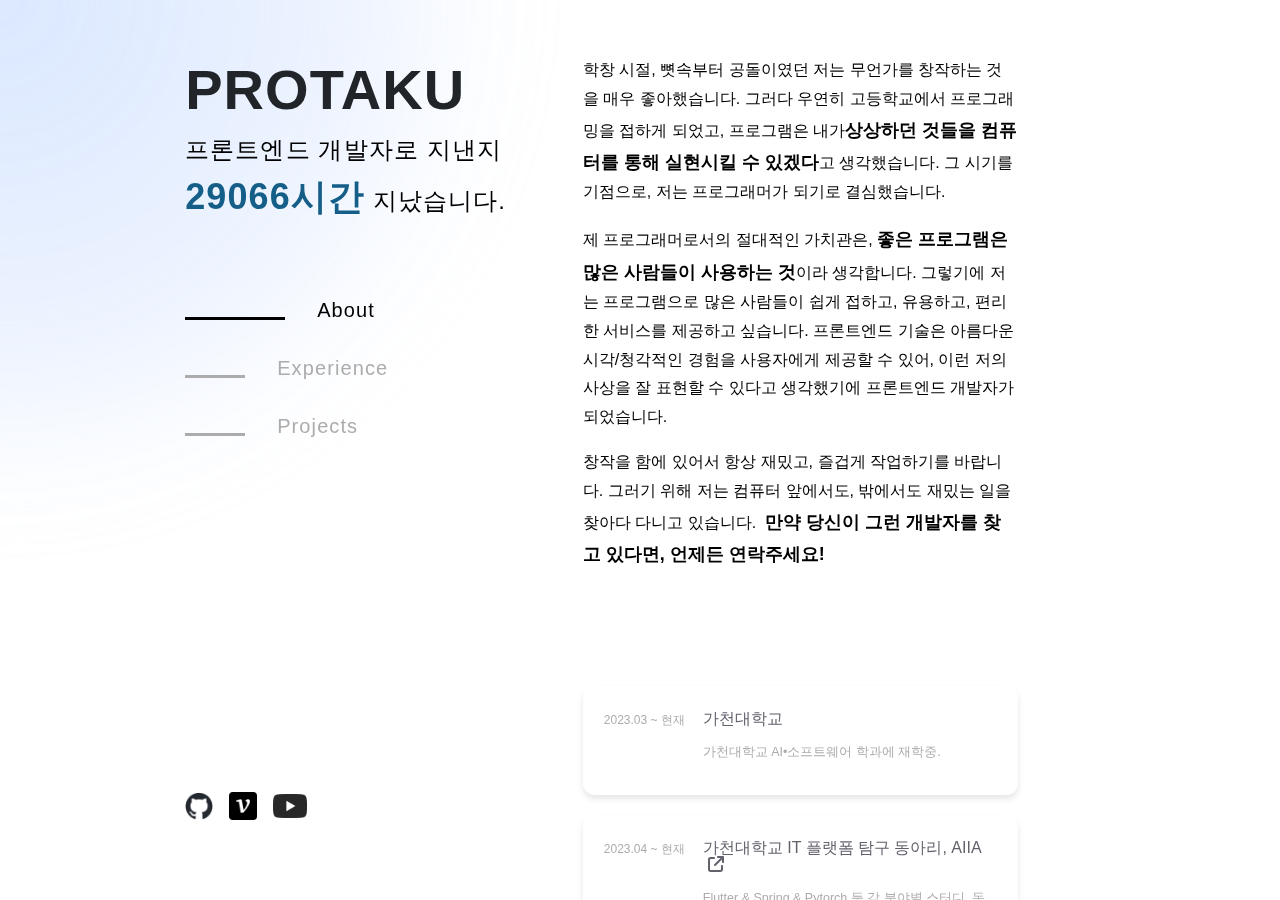
==== commit ff214384: "재업로드" ====
--- a/index.html
+++ b/index.html
@@ -1 +1 @@
-<!doctype html><html lang="ko"><head><meta charset="utf-8"/><meta name="viewport" content="width=device-width,initial-scale=1"/><meta name="theme-color" content="#000000"/><link rel="manifest" href="/manifest.json"/><link rel="shortcut icon" href="/favicon.ico" type="image/x-icon"><link rel="icon" href="/favicon.ico" type="image/x-icon"><title>Protaku</title><script defer="defer" src="/static/js/main.a650e97c.js"></script><link href="/static/css/main.2aec0acf.css" rel="stylesheet"></head><body><noscript>You need to enable JavaScript to run this app.</noscript><div id="root"></div></body></html>+<!doctype html><html lang="ko"><head><meta charset="utf-8"/><meta name="viewport" content="width=device-width,initial-scale=1"/><meta name="theme-color" content="#000000"/><link rel="manifest" href="/manifest.json"/><link rel="shortcut icon" href="/favicon.ico" type="image/x-icon"><link rel="icon" href="/favicon.ico" type="image/x-icon"><title>Protaku</title><script defer="defer" src="/static/js/main.0471e6d8.js"></script><link href="/static/css/main.2aec0acf.css" rel="stylesheet"></head><body><noscript>You need to enable JavaScript to run this app.</noscript><div id="root"></div></body></html>